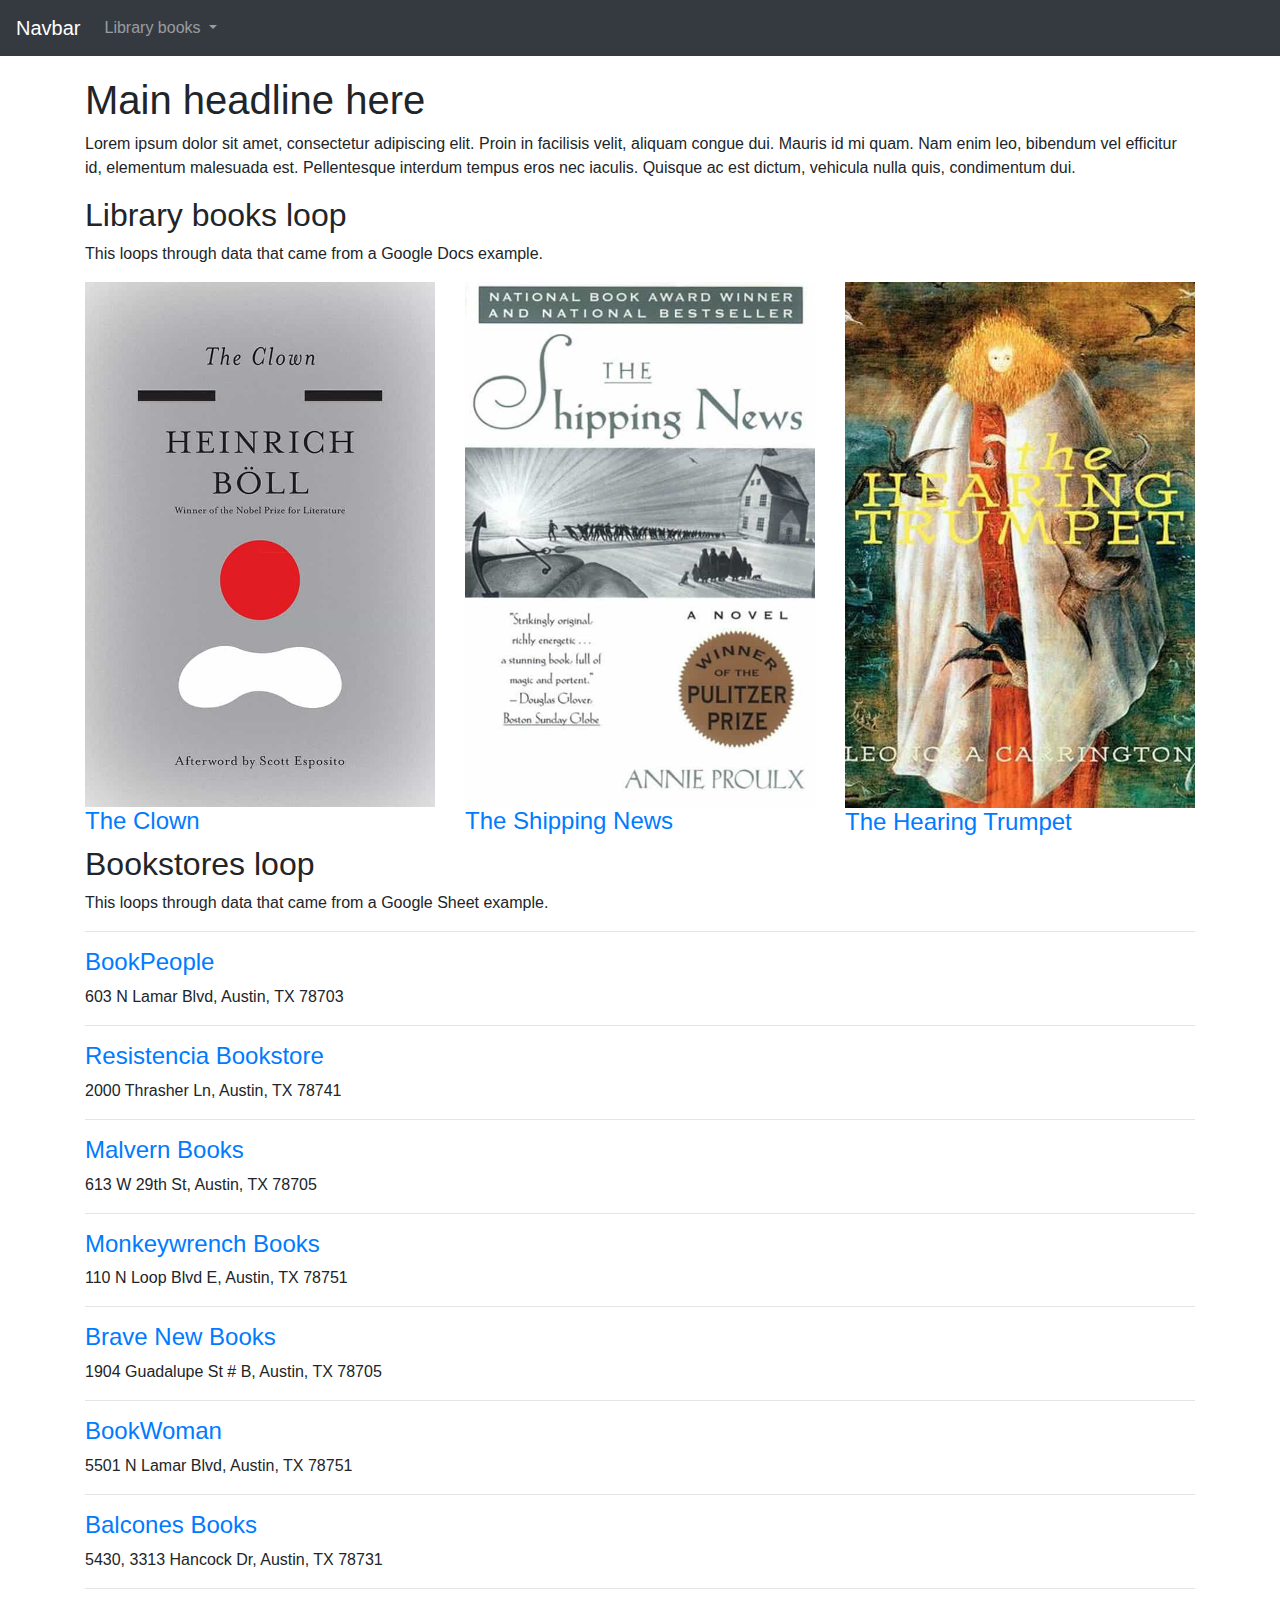
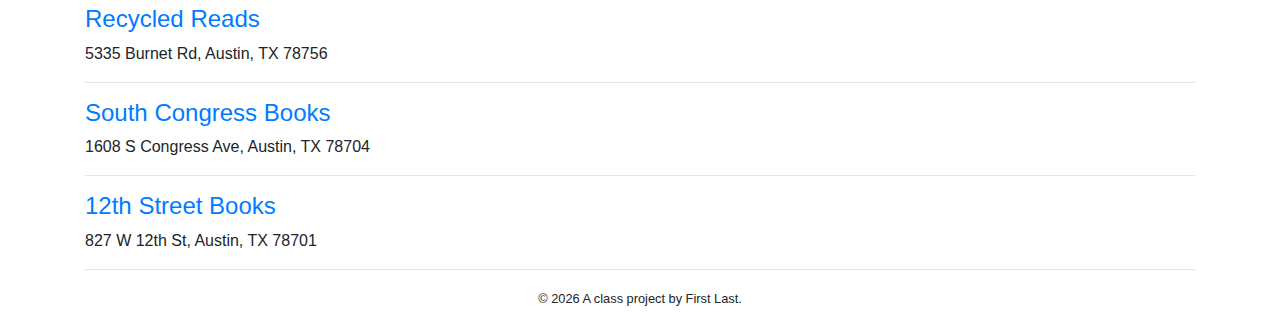
==== docs/index.html @ c76fbea9 "first commit" ====
<!doctype html>
<html lang="en">
  <!-- A Intro to Coding for Journalists class project -->
  <head>
    <title>Index page title</title>
    <meta name="description" content="The index search description for this page goes here.">
    <meta charset="utf-8">
    <meta http-equiv="X-UA-Compatible" content="IE=edge"/>
    <meta name="viewport" content="width=device-width, initial-scale=1, maximum-scale=1">
    <link rel="stylesheet" href="css/main.css">
  </head>
  <body>
    <nav class="navbar navbar-expand-lg navbar-dark bg-dark">
  <a class="navbar-brand" href="index.html">Navbar</a>
  <button class="navbar-toggler" type="button" data-toggle="collapse" data-target="#navbarNavDropdown" aria-controls="navbarNavDropdown" aria-expanded="false" aria-label="Toggle navigation">
    <span class="navbar-toggler-icon"></span>
  </button>
  <div class="collapse navbar-collapse" id="navbarNavDropdown">
    <ul class="navbar-nav">
      <li class="nav-item dropdown">
        <a class="nav-link dropdown-toggle" href="#" id="navbarDropdownMenuLink" role="button" data-toggle="dropdown" aria-haspopup="true" aria-expanded="false">
          Library books
        </a>
        <div class="dropdown-menu" aria-labelledby="navbarDropdownMenuLink">
          
          <a class="dropdown-item" href="books/the-clown.html">The Clown</a>
          
          <a class="dropdown-item" href="books/the-shipping-news.html">The Shipping News</a>
          
          <a class="dropdown-item" href="books/the-hearing-trumpet.html">The Hearing Trumpet</a>
          
        </div>
      </li>
    </ul>
  </div>
</nav>

    
<div class="container">
  <h1>Main headline here</h1>
  <p>Lorem ipsum dolor sit amet, consectetur adipiscing elit. Proin in facilisis velit, aliquam congue dui. Mauris id mi quam. Nam enim leo, bibendum vel efficitur id, elementum malesuada est. Pellentesque interdum tempus eros nec iaculis. Quisque ac est dictum, vehicula nulla quis, condimentum dui.</p>
  <h2>Library books loop</h2>
  <p>This loops through data that came from a Google Docs example.</p>
  <div class="row">
    
      <div class="col">
        <img src="img/the-clown.jpg" alt="" class="img-fluid">
        <h3><a href="books/the-clown.html">The Clown</a></h3>
      </div>
    
      <div class="col">
        <img src="img/the-shipping-news.jpg" alt="" class="img-fluid">
        <h3><a href="books/the-shipping-news.html">The Shipping News</a></h3>
      </div>
    
      <div class="col">
        <img src="img/the-hearing-trumpet.jpg" alt="" class="img-fluid">
        <h3><a href="books/the-hearing-trumpet.html">The Hearing Trumpet</a></h3>
      </div>
    
  </div>
  <h2>Bookstores loop</h2>
  <p>This loops through data that came from a Google Sheet example.</p>
  <hr>
  
    <h3><a href="https://www.bookpeople.com/" target="_blank">BookPeople</a></h3>
    <p>603 N Lamar Blvd, Austin, TX 78703</p>
    <hr>
  
    <h3><a href="https://www.resistenciabooks.com/" target="_blank">Resistencia Bookstore</a></h3>
    <p>2000 Thrasher Ln, Austin, TX 78741</p>
    <hr>
  
    <h3><a href="http://malvernbooks.com/" target="_blank">Malvern Books</a></h3>
    <p>613 W 29th St, Austin, TX 78705</p>
    <hr>
  
    <h3><a href="https://www.monkeywrenchbooks.org/" target="_blank">Monkeywrench Books</a></h3>
    <p>110 N Loop Blvd E, Austin, TX 78751</p>
    <hr>
  
    <h3><a href="https://www.facebook.com/bravenewbookstore/" target="_blank">Brave New Books</a></h3>
    <p>1904 Guadalupe St # B, Austin, TX 78705</p>
    <hr>
  
    <h3><a href="https://www.ebookwoman.com/" target="_blank">BookWoman</a></h3>
    <p>5501 N Lamar Blvd, Austin, TX 78751</p>
    <hr>
  
    <h3><a href="https://balconesbooks.com/" target="_blank">Balcones Books</a></h3>
    <p>5430, 3313 Hancock Dr, Austin, TX 78731</p>
    <hr>
  
    <h3><a href="http://library.austintexas.gov/recycled-reads" target="_blank">Recycled Reads</a></h3>
    <p>5335 Burnet Rd, Austin, TX 78756</p>
    <hr>
  
    <h3><a href="https://southcongressbooks.com/" target="_blank">South Congress Books</a></h3>
    <p>1608 S Congress Ave, Austin, TX 78704</p>
    <hr>
  
    <h3><a href="https://www.12thstreetbooks.com/" target="_blank">12th Street Books</a></h3>
    <p>827 W 12th St, Austin, TX 78701</p>
    <hr>
  
</div>


    <footer>
<p id="legal" class="center-block text-center">
  <small>&copy; <span class="copyright-year"></span>
  A class project by First Last.
</p>
</footer>


    <script src="js/jquery.js"></script>
    <script src="js/popper.js"></script>
    <script src="js/bootstrap.js"></script>
    <script src="js/scripts.js"></script>
  </body>
</html>
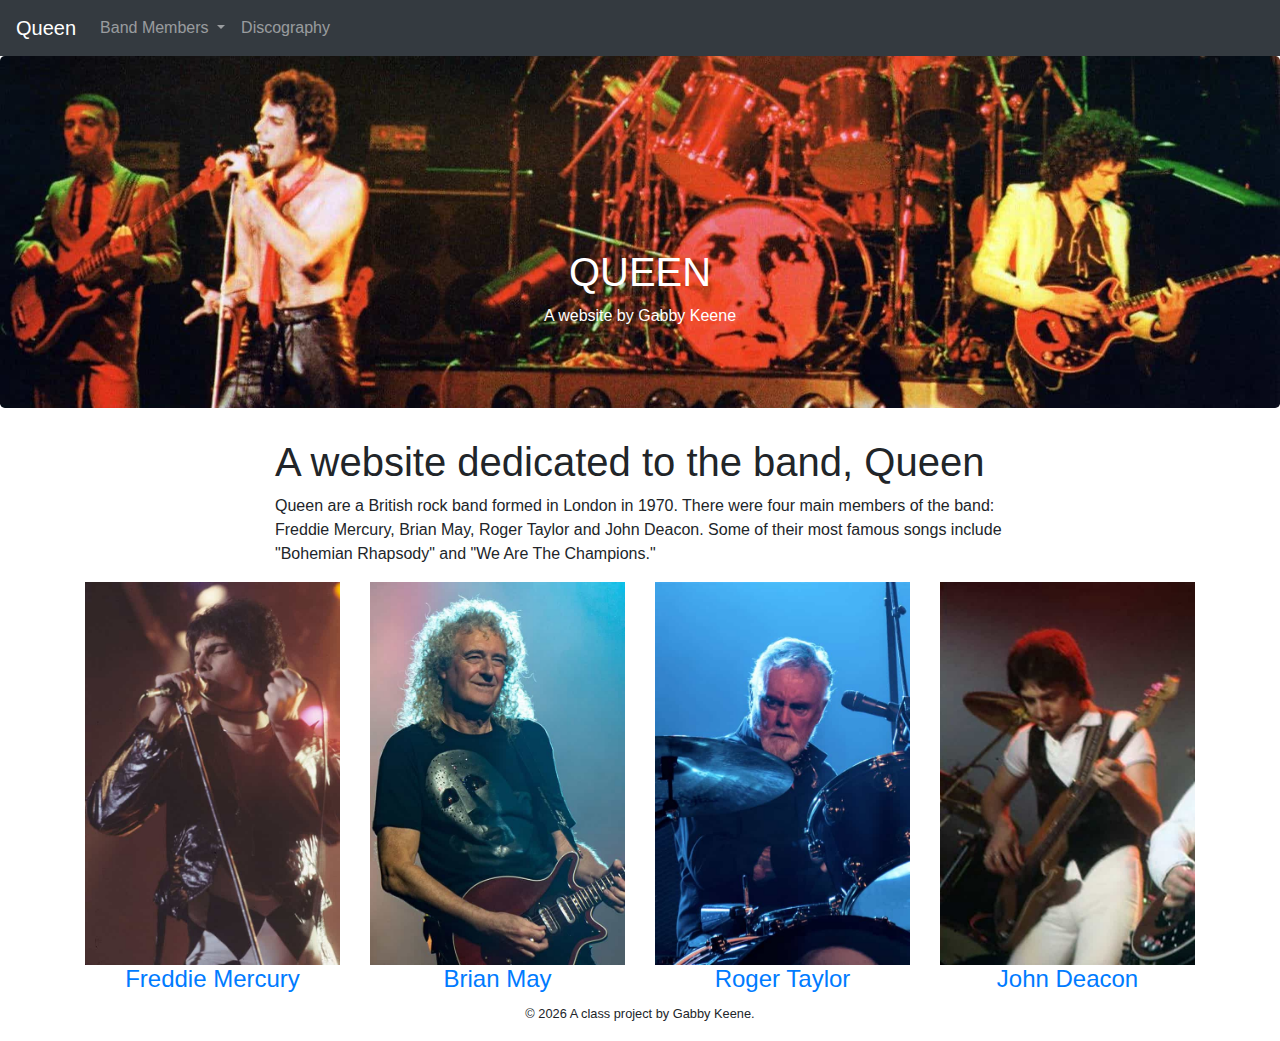
==== commit 2d173858: "second commit" ====
--- a/docs/index.html
+++ b/docs/index.html
@@ -2,8 +2,8 @@
 <html lang="en">
   <!-- A Intro to Coding for Journalists class project -->
   <head>
-    <title>Index page title</title>
-    <meta name="description" content="The index search description for this page goes here.">
+    <title>Queen | Gabby Keene's Website</title>
+    <meta name="description" content="Default description">
     <meta charset="utf-8">
     <meta http-equiv="X-UA-Compatible" content="IE=edge"/>
     <meta name="viewport" content="width=device-width, initial-scale=1, maximum-scale=1">
@@ -11,105 +11,84 @@
   </head>
   <body>
     <nav class="navbar navbar-expand-lg navbar-dark bg-dark">
-  <a class="navbar-brand" href="index.html">Navbar</a>
+  <a class="navbar-brand" href="index.html">Queen</a>
   <button class="navbar-toggler" type="button" data-toggle="collapse" data-target="#navbarNavDropdown" aria-controls="navbarNavDropdown" aria-expanded="false" aria-label="Toggle navigation">
     <span class="navbar-toggler-icon"></span>
   </button>
   <div class="collapse navbar-collapse" id="navbarNavDropdown">
     <ul class="navbar-nav">
+      
+      
+
       <li class="nav-item dropdown">
         <a class="nav-link dropdown-toggle" href="#" id="navbarDropdownMenuLink" role="button" data-toggle="dropdown" aria-haspopup="true" aria-expanded="false">
-          Library books
+          Band Members
         </a>
         <div class="dropdown-menu" aria-labelledby="navbarDropdownMenuLink">
           
-          <a class="dropdown-item" href="books/the-clown.html">The Clown</a>
+          <a class="dropdown-item" href="members/freddie-mercury.html">Freddie Mercury</a>
           
-          <a class="dropdown-item" href="books/the-shipping-news.html">The Shipping News</a>
+          <a class="dropdown-item" href="members/brian-may.html">Brian May</a>
           
-          <a class="dropdown-item" href="books/the-hearing-trumpet.html">The Hearing Trumpet</a>
+          <a class="dropdown-item" href="members/roger-taylor.html">Roger Taylor</a>
+          
+          <a class="dropdown-item" href="members/john-deacon.html">John Deacon</a>
           
         </div>
       </li>
+
+      <li class="nav-item">
+         <a class="nav-link" href=" discography.html">Discography</a>
+      </li>
+
     </ul>
   </div>
 </nav>
+    <div class="jumbotron banner text-center">
+  <h1>QUEEN</h1>
+  <p>A website by Gabby Keene</p>
+</div>
 
     
 <div class="container">
-  <h1>Main headline here</h1>
-  <p>Lorem ipsum dolor sit amet, consectetur adipiscing elit. Proin in facilisis velit, aliquam congue dui. Mauris id mi quam. Nam enim leo, bibendum vel efficitur id, elementum malesuada est. Pellentesque interdum tempus eros nec iaculis. Quisque ac est dictum, vehicula nulla quis, condimentum dui.</p>
-  <h2>Library books loop</h2>
-  <p>This loops through data that came from a Google Docs example.</p>
+  <div class="row">
+    <div class="col-md-8 offset-md-2">
+      <h1>A website dedicated to the band, Queen</h1>
+      <p>Queen are a British rock band formed in London in 1970. There were four main members of the band: Freddie Mercury, Brian May, Roger Taylor and John Deacon. Some of their most famous songs include "Bohemian Rhapsody" and "We Are The Champions."</p>
+    </div>
+  </div>
+
   <div class="row">
     
       <div class="col">
-        <img src="img/the-clown.jpg" alt="" class="img-fluid">
-        <h3><a href="books/the-clown.html">The Clown</a></h3>
+        <img src="img/members/freddie-mercury-color.jpg" alt="members" class="img-fluid">
+        <h3 class="index-members"><a href="members/freddie-mercury.html">Freddie Mercury</a></h3>
       </div>
     
       <div class="col">
-        <img src="img/the-shipping-news.jpg" alt="" class="img-fluid">
-        <h3><a href="books/the-shipping-news.html">The Shipping News</a></h3>
+        <img src="img/members/brian-may-color.jpg" alt="members" class="img-fluid">
+        <h3 class="index-members"><a href="members/brian-may.html">Brian May</a></h3>
       </div>
     
       <div class="col">
-        <img src="img/the-hearing-trumpet.jpg" alt="" class="img-fluid">
-        <h3><a href="books/the-hearing-trumpet.html">The Hearing Trumpet</a></h3>
+        <img src="img/members/roger-taylor-color.jpg" alt="members" class="img-fluid">
+        <h3 class="index-members"><a href="members/roger-taylor.html">Roger Taylor</a></h3>
       </div>
     
-  </div>
-  <h2>Bookstores loop</h2>
-  <p>This loops through data that came from a Google Sheet example.</p>
-  <hr>
-  
-    <h3><a href="https://www.bookpeople.com/" target="_blank">BookPeople</a></h3>
-    <p>603 N Lamar Blvd, Austin, TX 78703</p>
-    <hr>
-  
-    <h3><a href="https://www.resistenciabooks.com/" target="_blank">Resistencia Bookstore</a></h3>
-    <p>2000 Thrasher Ln, Austin, TX 78741</p>
-    <hr>
-  
-    <h3><a href="http://malvernbooks.com/" target="_blank">Malvern Books</a></h3>
-    <p>613 W 29th St, Austin, TX 78705</p>
-    <hr>
-  
-    <h3><a href="https://www.monkeywrenchbooks.org/" target="_blank">Monkeywrench Books</a></h3>
-    <p>110 N Loop Blvd E, Austin, TX 78751</p>
-    <hr>
-  
-    <h3><a href="https://www.facebook.com/bravenewbookstore/" target="_blank">Brave New Books</a></h3>
-    <p>1904 Guadalupe St # B, Austin, TX 78705</p>
-    <hr>
-  
-    <h3><a href="https://www.ebookwoman.com/" target="_blank">BookWoman</a></h3>
-    <p>5501 N Lamar Blvd, Austin, TX 78751</p>
-    <hr>
-  
-    <h3><a href="https://balconesbooks.com/" target="_blank">Balcones Books</a></h3>
-    <p>5430, 3313 Hancock Dr, Austin, TX 78731</p>
-    <hr>
-  
-    <h3><a href="http://library.austintexas.gov/recycled-reads" target="_blank">Recycled Reads</a></h3>
-    <p>5335 Burnet Rd, Austin, TX 78756</p>
-    <hr>
-  
-    <h3><a href="https://southcongressbooks.com/" target="_blank">South Congress Books</a></h3>
-    <p>1608 S Congress Ave, Austin, TX 78704</p>
-    <hr>
-  
-    <h3><a href="https://www.12thstreetbooks.com/" target="_blank">12th Street Books</a></h3>
-    <p>827 W 12th St, Austin, TX 78701</p>
-    <hr>
-  
+      <div class="col">
+        <img src="img/members/john-deacon-color.jpg" alt="members" class="img-fluid">
+        <h3 class="index-members"><a href="members/john-deacon.html">John Deacon</a></h3>
+      </div>
+    
+  </div> 
+
 </div>
 
 
     <footer>
 <p id="legal" class="center-block text-center">
   <small>&copy; <span class="copyright-year"></span>
-  A class project by First Last.
+  A class project by Gabby Keene.
 </p>
 </footer>
 
--- a/docs/css/main.css
+++ b/docs/css/main.css
@@ -3,5 +3,5 @@
  * Copyright 2011-2021 The Bootstrap Authors
  * Copyright 2011-2021 Twitter, Inc.
  * Licensed under MIT (https://github.com/twbs/bootstrap/blob/main/LICENSE)
- */:root{--blue:#007bff;--indigo:#6610f2;--purple:#6f42c1;--pink:#e83e8c;--red:#dc3545;--orange:#fd7e14;--yellow:#ffc107;--green:#28a745;--teal:#20c997;--cyan:#17a2b8;--white:#fff;--gray:#6c757d;--gray-dark:#343a40;--primary:#007bff;--secondary:#6c757d;--success:#28a745;--info:#17a2b8;--warning:#ffc107;--danger:#dc3545;--light:#f8f9fa;--dark:#343a40;--breakpoint-xs:0;--breakpoint-sm:576px;--breakpoint-md:768px;--breakpoint-lg:992px;--breakpoint-xl:1200px;--font-family-sans-serif:-apple-system,BlinkMacSystemFont,"Segoe UI",Roboto,"Helvetica Neue",Arial,"Noto Sans","Liberation Sans",sans-serif,"Apple Color Emoji","Segoe UI Emoji","Segoe UI Symbol","Noto Color Emoji";--font-family-monospace:SFMono-Regular,Menlo,Monaco,Consolas,"Liberation Mono","Courier New",monospace}*,:after,:before{box-sizing:border-box}html{font-family:sans-serif;line-height:1.15;-webkit-text-size-adjust:100%;-webkit-tap-highlight-color:rgba(0,0,0,0)}article,aside,figcaption,figure,footer,header,hgroup,main,nav,section{display:block}body{margin:0;font-family:-apple-system,BlinkMacSystemFont,Segoe UI,Roboto,Helvetica Neue,Arial,Noto Sans,Liberation Sans,sans-serif,Apple Color Emoji,Segoe UI Emoji,Segoe UI Symbol,Noto Color Emoji;font-size:1rem;font-weight:400;line-height:1.5;color:#212529;text-align:left;background-color:#fff}[tabindex="-1"]:focus:not(:focus-visible){outline:0!important}hr{box-sizing:content-box;height:0;overflow:visible}h1,h2,h3,h4,h5,h6{margin-top:0;margin-bottom:.5rem}p{margin-top:0;margin-bottom:1rem}abbr[data-original-title],abbr[title]{text-decoration:underline;-webkit-text-decoration:underline dotted;-moz-text-decoration:underline dotted;text-decoration:underline dotted;cursor:help;border-bottom:0;-webkit-text-decoration-skip-ink:none;text-decoration-skip-ink:none}address{font-style:normal;line-height:inherit}address,dl,ol,ul{margin-bottom:1rem}dl,ol,ul{margin-top:0}ol ol,ol ul,ul ol,ul ul{margin-bottom:0}dt{font-weight:700}dd{margin-bottom:.5rem;margin-left:0}blockquote{margin:0 0 1rem}b,strong{font-weight:bolder}small{font-size:80%}sub,sup{position:relative;font-size:75%;line-height:0;vertical-align:baseline}sub{bottom:-.25em}sup{top:-.5em}a{color:#007bff;text-decoration:none;background-color:transparent}a:hover{color:#0056b3;text-decoration:underline}a:not([href]):not([class]){color:inherit;text-decoration:none}a:not([href]):not([class]):hover{color:inherit;text-decoration:none}code,kbd,pre,samp{font-family:SFMono-Regular,Menlo,Monaco,Consolas,Liberation Mono,Courier New,monospace;font-size:1em}pre{margin-top:0;margin-bottom:1rem;overflow:auto;-ms-overflow-style:scrollbar}figure{margin:0 0 1rem}img{border-style:none}img,svg{vertical-align:middle}svg{overflow:hidden}table{border-collapse:collapse}caption{padding-top:.75rem;padding-bottom:.75rem;color:#6c757d;text-align:left;caption-side:bottom}th{text-align:inherit;text-align:-webkit-match-parent}label{display:inline-block;margin-bottom:.5rem}button{border-radius:0}button:focus:not(:focus-visible){outline:0}button,input,optgroup,select,textarea{margin:0;font-family:inherit;font-size:inherit;line-height:inherit}button,input{overflow:visible}button,select{text-transform:none}[role=button]{cursor:pointer}select{word-wrap:normal}[type=button],[type=reset],[type=submit],button{-webkit-appearance:button}[type=button]:not(:disabled),[type=reset]:not(:disabled),[type=submit]:not(:disabled),button:not(:disabled){cursor:pointer}[type=button]::-moz-focus-inner,[type=reset]::-moz-focus-inner,[type=submit]::-moz-focus-inner,button::-moz-focus-inner{padding:0;border-style:none}input[type=checkbox],input[type=radio]{box-sizing:border-box;padding:0}textarea{overflow:auto;resize:vertical}fieldset{min-width:0;padding:0;margin:0;border:0}legend{display:block;width:100%;max-width:100%;padding:0;margin-bottom:.5rem;font-size:1.5rem;line-height:inherit;color:inherit;white-space:normal}progress{vertical-align:baseline}[type=number]::-webkit-inner-spin-button,[type=number]::-webkit-outer-spin-button{height:auto}[type=search]{outline-offset:-2px;-webkit-appearance:none}[type=search]::-webkit-search-decoration{-webkit-appearance:none}::-webkit-file-upload-button{font:inherit;-webkit-appearance:button}output{display:inline-block}summary{display:list-item;cursor:pointer}template{display:none}[hidden]{display:none!important}.h1,.h2,.h3,.h4,.h5,.h6,h1,h2,h3,h4,h5,h6{margin-bottom:.5rem;font-weight:500;line-height:1.2}.h1,h1{font-size:2.5rem}.h2,h2{font-size:2rem}.h3,h3{font-size:1.75rem}.h4,h4{font-size:1.5rem}.h5,h5{font-size:1.25rem}.h6,h6{font-size:1rem}.lead{font-size:1.25rem;font-weight:300}.display-1{font-size:6rem}.display-1,.display-2{font-weight:300;line-height:1.2}.display-2{font-size:5.5rem}.display-3{font-size:4.5rem}.display-3,.display-4{font-weight:300;line-height:1.2}.display-4{font-size:3.5rem}hr{margin-top:1rem;margin-bottom:1rem;border:0;border-top:1px solid rgba(0,0,0,.1)}.small,small{font-size:80%;font-weight:400}.mark,mark{padding:.2em;background-color:#fcf8e3}.list-inline,.list-unstyled{padding-left:0;list-style:none}.list-inline-item{display:inline-block}.list-inline-item:not(:last-child){margin-right:.5rem}.initialism{font-size:90%;text-transform:uppercase}.blockquote{margin-bottom:1rem;font-size:1.25rem}.blockquote-footer{display:block;font-size:80%;color:#6c757d}.blockquote-footer:before{content:"\2014\00A0"}.img-fluid,.img-thumbnail{max-width:100%;height:auto}.img-thumbnail{padding:.25rem;background-color:#fff;border:1px solid #dee2e6;border-radius:.25rem}.figure{display:inline-block}.figure-img{margin-bottom:.5rem;line-height:1}.figure-caption{font-size:90%;color:#6c757d}code{font-size:87.5%;color:#e83e8c;word-wrap:break-word}a>code{color:inherit}kbd{padding:.2rem .4rem;font-size:87.5%;color:#fff;background-color:#212529;border-radius:.2rem}kbd kbd{padding:0;font-size:100%;font-weight:700}pre{display:block;font-size:87.5%;color:#212529}pre code{font-size:inherit;color:inherit;word-break:normal}.pre-scrollable{max-height:340px;overflow-y:scroll}.container,.container-fluid,.container-lg,.container-md,.container-sm,.container-xl{width:100%;padding-right:15px;padding-left:15px;margin-right:auto;margin-left:auto}@media (min-width:576px){.container,.container-sm{max-width:540px}}@media (min-width:768px){.container,.container-md,.container-sm{max-width:720px}}@media (min-width:992px){.container,.container-lg,.container-md,.container-sm{max-width:960px}}@media (min-width:1200px){.container,.container-lg,.container-md,.container-sm,.container-xl{max-width:1140px}}.row{display:-webkit-flex;display:-ms-flexbox;display:flex;-webkit-flex-wrap:wrap;-ms-flex-wrap:wrap;flex-wrap:wrap;margin-right:-15px;margin-left:-15px}.no-gutters{margin-right:0;margin-left:0}.no-gutters>.col,.no-gutters>[class*=col-]{padding-right:0;padding-left:0}.col,.col-1,.col-2,.col-3,.col-4,.col-5,.col-6,.col-7,.col-8,.col-9,.col-10,.col-11,.col-12,.col-auto,.col-lg,.col-lg-1,.col-lg-2,.col-lg-3,.col-lg-4,.col-lg-5,.col-lg-6,.col-lg-7,.col-lg-8,.col-lg-9,.col-lg-10,.col-lg-11,.col-lg-12,.col-lg-auto,.col-md,.col-md-1,.col-md-2,.col-md-3,.col-md-4,.col-md-5,.col-md-6,.col-md-7,.col-md-8,.col-md-9,.col-md-10,.col-md-11,.col-md-12,.col-md-auto,.col-sm,.col-sm-1,.col-sm-2,.col-sm-3,.col-sm-4,.col-sm-5,.col-sm-6,.col-sm-7,.col-sm-8,.col-sm-9,.col-sm-10,.col-sm-11,.col-sm-12,.col-sm-auto,.col-xl,.col-xl-1,.col-xl-2,.col-xl-3,.col-xl-4,.col-xl-5,.col-xl-6,.col-xl-7,.col-xl-8,.col-xl-9,.col-xl-10,.col-xl-11,.col-xl-12,.col-xl-auto{position:relative;width:100%;padding-right:15px;padding-left:15px}.col{-webkit-flex-basis:0;-ms-flex-preferred-size:0;flex-basis:0;-webkit-flex-grow:1;-ms-flex-positive:1;flex-grow:1;max-width:100%}.row-cols-1>*{-webkit-flex:0 0 100%;-ms-flex:0 0 100%;flex:0 0 100%;max-width:100%}.row-cols-2>*{-webkit-flex:0 0 50%;-ms-flex:0 0 50%;flex:0 0 50%;max-width:50%}.row-cols-3>*{-webkit-flex:0 0 33.33333%;-ms-flex:0 0 33.33333%;flex:0 0 33.33333%;max-width:33.33333%}.row-cols-4>*{-webkit-flex:0 0 25%;-ms-flex:0 0 25%;flex:0 0 25%;max-width:25%}.row-cols-5>*{-webkit-flex:0 0 20%;-ms-flex:0 0 20%;flex:0 0 20%;max-width:20%}.row-cols-6>*{-webkit-flex:0 0 16.66667%;-ms-flex:0 0 16.66667%;flex:0 0 16.66667%;max-width:16.66667%}.col-auto{-webkit-flex:0 0 auto;-ms-flex:0 0 auto;flex:0 0 auto;width:auto;max-width:100%}.col-1{-webkit-flex:0 0 8.33333%;-ms-flex:0 0 8.33333%;flex:0 0 8.33333%;max-width:8.33333%}.col-2{-webkit-flex:0 0 16.66667%;-ms-flex:0 0 16.66667%;flex:0 0 16.66667%;max-width:16.66667%}.col-3{-webkit-flex:0 0 25%;-ms-flex:0 0 25%;flex:0 0 25%;max-width:25%}.col-4{-webkit-flex:0 0 33.33333%;-ms-flex:0 0 33.33333%;flex:0 0 33.33333%;max-width:33.33333%}.col-5{-webkit-flex:0 0 41.66667%;-ms-flex:0 0 41.66667%;flex:0 0 41.66667%;max-width:41.66667%}.col-6{-webkit-flex:0 0 50%;-ms-flex:0 0 50%;flex:0 0 50%;max-width:50%}.col-7{-webkit-flex:0 0 58.33333%;-ms-flex:0 0 58.33333%;flex:0 0 58.33333%;max-width:58.33333%}.col-8{-webkit-flex:0 0 66.66667%;-ms-flex:0 0 66.66667%;flex:0 0 66.66667%;max-width:66.66667%}.col-9{-webkit-flex:0 0 75%;-ms-flex:0 0 75%;flex:0 0 75%;max-width:75%}.col-10{-webkit-flex:0 0 83.33333%;-ms-flex:0 0 83.33333%;flex:0 0 83.33333%;max-width:83.33333%}.col-11{-webkit-flex:0 0 91.66667%;-ms-flex:0 0 91.66667%;flex:0 0 91.66667%;max-width:91.66667%}.col-12{-webkit-flex:0 0 100%;-ms-flex:0 0 100%;flex:0 0 100%;max-width:100%}.order-first{-webkit-order:-1;-ms-flex-order:-1;order:-1}.order-last{-webkit-order:13;-ms-flex-order:13;order:13}.order-0{-webkit-order:0;-ms-flex-order:0;order:0}.order-1{-webkit-order:1;-ms-flex-order:1;order:1}.order-2{-webkit-order:2;-ms-flex-order:2;order:2}.order-3{-webkit-order:3;-ms-flex-order:3;order:3}.order-4{-webkit-order:4;-ms-flex-order:4;order:4}.order-5{-webkit-order:5;-ms-flex-order:5;order:5}.order-6{-webkit-order:6;-ms-flex-order:6;order:6}.order-7{-webkit-order:7;-ms-flex-order:7;order:7}.order-8{-webkit-order:8;-ms-flex-order:8;order:8}.order-9{-webkit-order:9;-ms-flex-order:9;order:9}.order-10{-webkit-order:10;-ms-flex-order:10;order:10}.order-11{-webkit-order:11;-ms-flex-order:11;order:11}.order-12{-webkit-order:12;-ms-flex-order:12;order:12}.offset-1{margin-left:8.33333%}.offset-2{margin-left:16.66667%}.offset-3{margin-left:25%}.offset-4{margin-left:33.33333%}.offset-5{margin-left:41.66667%}.offset-6{margin-left:50%}.offset-7{margin-left:58.33333%}.offset-8{margin-left:66.66667%}.offset-9{margin-left:75%}.offset-10{margin-left:83.33333%}.offset-11{margin-left:91.66667%}@media (min-width:576px){.col-sm{-webkit-flex-basis:0;-ms-flex-preferred-size:0;flex-basis:0;-webkit-flex-grow:1;-ms-flex-positive:1;flex-grow:1;max-width:100%}.row-cols-sm-1>*{-webkit-flex:0 0 100%;-ms-flex:0 0 100%;flex:0 0 100%;max-width:100%}.row-cols-sm-2>*{-webkit-flex:0 0 50%;-ms-flex:0 0 50%;flex:0 0 50%;max-width:50%}.row-cols-sm-3>*{-webkit-flex:0 0 33.33333%;-ms-flex:0 0 33.33333%;flex:0 0 33.33333%;max-width:33.33333%}.row-cols-sm-4>*{-webkit-flex:0 0 25%;-ms-flex:0 0 25%;flex:0 0 25%;max-width:25%}.row-cols-sm-5>*{-webkit-flex:0 0 20%;-ms-flex:0 0 20%;flex:0 0 20%;max-width:20%}.row-cols-sm-6>*{-webkit-flex:0 0 16.66667%;-ms-flex:0 0 16.66667%;flex:0 0 16.66667%;max-width:16.66667%}.col-sm-auto{-webkit-flex:0 0 auto;-ms-flex:0 0 auto;flex:0 0 auto;width:auto;max-width:100%}.col-sm-1{-webkit-flex:0 0 8.33333%;-ms-flex:0 0 8.33333%;flex:0 0 8.33333%;max-width:8.33333%}.col-sm-2{-webkit-flex:0 0 16.66667%;-ms-flex:0 0 16.66667%;flex:0 0 16.66667%;max-width:16.66667%}.col-sm-3{-webkit-flex:0 0 25%;-ms-flex:0 0 25%;flex:0 0 25%;max-width:25%}.col-sm-4{-webkit-flex:0 0 33.33333%;-ms-flex:0 0 33.33333%;flex:0 0 33.33333%;max-width:33.33333%}.col-sm-5{-webkit-flex:0 0 41.66667%;-ms-flex:0 0 41.66667%;flex:0 0 41.66667%;max-width:41.66667%}.col-sm-6{-webkit-flex:0 0 50%;-ms-flex:0 0 50%;flex:0 0 50%;max-width:50%}.col-sm-7{-webkit-flex:0 0 58.33333%;-ms-flex:0 0 58.33333%;flex:0 0 58.33333%;max-width:58.33333%}.col-sm-8{-webkit-flex:0 0 66.66667%;-ms-flex:0 0 66.66667%;flex:0 0 66.66667%;max-width:66.66667%}.col-sm-9{-webkit-flex:0 0 75%;-ms-flex:0 0 75%;flex:0 0 75%;max-width:75%}.col-sm-10{-webkit-flex:0 0 83.33333%;-ms-flex:0 0 83.33333%;flex:0 0 83.33333%;max-width:83.33333%}.col-sm-11{-webkit-flex:0 0 91.66667%;-ms-flex:0 0 91.66667%;flex:0 0 91.66667%;max-width:91.66667%}.col-sm-12{-webkit-flex:0 0 100%;-ms-flex:0 0 100%;flex:0 0 100%;max-width:100%}.order-sm-first{-webkit-order:-1;-ms-flex-order:-1;order:-1}.order-sm-last{-webkit-order:13;-ms-flex-order:13;order:13}.order-sm-0{-webkit-order:0;-ms-flex-order:0;order:0}.order-sm-1{-webkit-order:1;-ms-flex-order:1;order:1}.order-sm-2{-webkit-order:2;-ms-flex-order:2;order:2}.order-sm-3{-webkit-order:3;-ms-flex-order:3;order:3}.order-sm-4{-webkit-order:4;-ms-flex-order:4;order:4}.order-sm-5{-webkit-order:5;-ms-flex-order:5;order:5}.order-sm-6{-webkit-order:6;-ms-flex-order:6;order:6}.order-sm-7{-webkit-order:7;-ms-flex-order:7;order:7}.order-sm-8{-webkit-order:8;-ms-flex-order:8;order:8}.order-sm-9{-webkit-order:9;-ms-flex-order:9;order:9}.order-sm-10{-webkit-order:10;-ms-flex-order:10;order:10}.order-sm-11{-webkit-order:11;-ms-flex-order:11;order:11}.order-sm-12{-webkit-order:12;-ms-flex-order:12;order:12}.offset-sm-0{margin-left:0}.offset-sm-1{margin-left:8.33333%}.offset-sm-2{margin-left:16.66667%}.offset-sm-3{margin-left:25%}.offset-sm-4{margin-left:33.33333%}.offset-sm-5{margin-left:41.66667%}.offset-sm-6{margin-left:50%}.offset-sm-7{margin-left:58.33333%}.offset-sm-8{margin-left:66.66667%}.offset-sm-9{margin-left:75%}.offset-sm-10{margin-left:83.33333%}.offset-sm-11{margin-left:91.66667%}}@media (min-width:768px){.col-md{-webkit-flex-basis:0;-ms-flex-preferred-size:0;flex-basis:0;-webkit-flex-grow:1;-ms-flex-positive:1;flex-grow:1;max-width:100%}.row-cols-md-1>*{-webkit-flex:0 0 100%;-ms-flex:0 0 100%;flex:0 0 100%;max-width:100%}.row-cols-md-2>*{-webkit-flex:0 0 50%;-ms-flex:0 0 50%;flex:0 0 50%;max-width:50%}.row-cols-md-3>*{-webkit-flex:0 0 33.33333%;-ms-flex:0 0 33.33333%;flex:0 0 33.33333%;max-width:33.33333%}.row-cols-md-4>*{-webkit-flex:0 0 25%;-ms-flex:0 0 25%;flex:0 0 25%;max-width:25%}.row-cols-md-5>*{-webkit-flex:0 0 20%;-ms-flex:0 0 20%;flex:0 0 20%;max-width:20%}.row-cols-md-6>*{-webkit-flex:0 0 16.66667%;-ms-flex:0 0 16.66667%;flex:0 0 16.66667%;max-width:16.66667%}.col-md-auto{-webkit-flex:0 0 auto;-ms-flex:0 0 auto;flex:0 0 auto;width:auto;max-width:100%}.col-md-1{-webkit-flex:0 0 8.33333%;-ms-flex:0 0 8.33333%;flex:0 0 8.33333%;max-width:8.33333%}.col-md-2{-webkit-flex:0 0 16.66667%;-ms-flex:0 0 16.66667%;flex:0 0 16.66667%;max-width:16.66667%}.col-md-3{-webkit-flex:0 0 25%;-ms-flex:0 0 25%;flex:0 0 25%;max-width:25%}.col-md-4{-webkit-flex:0 0 33.33333%;-ms-flex:0 0 33.33333%;flex:0 0 33.33333%;max-width:33.33333%}.col-md-5{-webkit-flex:0 0 41.66667%;-ms-flex:0 0 41.66667%;flex:0 0 41.66667%;max-width:41.66667%}.col-md-6{-webkit-flex:0 0 50%;-ms-flex:0 0 50%;flex:0 0 50%;max-width:50%}.col-md-7{-webkit-flex:0 0 58.33333%;-ms-flex:0 0 58.33333%;flex:0 0 58.33333%;max-width:58.33333%}.col-md-8{-webkit-flex:0 0 66.66667%;-ms-flex:0 0 66.66667%;flex:0 0 66.66667%;max-width:66.66667%}.col-md-9{-webkit-flex:0 0 75%;-ms-flex:0 0 75%;flex:0 0 75%;max-width:75%}.col-md-10{-webkit-flex:0 0 83.33333%;-ms-flex:0 0 83.33333%;flex:0 0 83.33333%;max-width:83.33333%}.col-md-11{-webkit-flex:0 0 91.66667%;-ms-flex:0 0 91.66667%;flex:0 0 91.66667%;max-width:91.66667%}.col-md-12{-webkit-flex:0 0 100%;-ms-flex:0 0 100%;flex:0 0 100%;max-width:100%}.order-md-first{-webkit-order:-1;-ms-flex-order:-1;order:-1}.order-md-last{-webkit-order:13;-ms-flex-order:13;order:13}.order-md-0{-webkit-order:0;-ms-flex-order:0;order:0}.order-md-1{-webkit-order:1;-ms-flex-order:1;order:1}.order-md-2{-webkit-order:2;-ms-flex-order:2;order:2}.order-md-3{-webkit-order:3;-ms-flex-order:3;order:3}.order-md-4{-webkit-order:4;-ms-flex-order:4;order:4}.order-md-5{-webkit-order:5;-ms-flex-order:5;order:5}.order-md-6{-webkit-order:6;-ms-flex-order:6;order:6}.order-md-7{-webkit-order:7;-ms-flex-order:7;order:7}.order-md-8{-webkit-order:8;-ms-flex-order:8;order:8}.order-md-9{-webkit-order:9;-ms-flex-order:9;order:9}.order-md-10{-webkit-order:10;-ms-flex-order:10;order:10}.order-md-11{-webkit-order:11;-ms-flex-order:11;order:11}.order-md-12{-webkit-order:12;-ms-flex-order:12;order:12}.offset-md-0{margin-left:0}.offset-md-1{margin-left:8.33333%}.offset-md-2{margin-left:16.66667%}.offset-md-3{margin-left:25%}.offset-md-4{margin-left:33.33333%}.offset-md-5{margin-left:41.66667%}.offset-md-6{margin-left:50%}.offset-md-7{margin-left:58.33333%}.offset-md-8{margin-left:66.66667%}.offset-md-9{margin-left:75%}.offset-md-10{margin-left:83.33333%}.offset-md-11{margin-left:91.66667%}}@media (min-width:992px){.col-lg{-webkit-flex-basis:0;-ms-flex-preferred-size:0;flex-basis:0;-webkit-flex-grow:1;-ms-flex-positive:1;flex-grow:1;max-width:100%}.row-cols-lg-1>*{-webkit-flex:0 0 100%;-ms-flex:0 0 100%;flex:0 0 100%;max-width:100%}.row-cols-lg-2>*{-webkit-flex:0 0 50%;-ms-flex:0 0 50%;flex:0 0 50%;max-width:50%}.row-cols-lg-3>*{-webkit-flex:0 0 33.33333%;-ms-flex:0 0 33.33333%;flex:0 0 33.33333%;max-width:33.33333%}.row-cols-lg-4>*{-webkit-flex:0 0 25%;-ms-flex:0 0 25%;flex:0 0 25%;max-width:25%}.row-cols-lg-5>*{-webkit-flex:0 0 20%;-ms-flex:0 0 20%;flex:0 0 20%;max-width:20%}.row-cols-lg-6>*{-webkit-flex:0 0 16.66667%;-ms-flex:0 0 16.66667%;flex:0 0 16.66667%;max-width:16.66667%}.col-lg-auto{-webkit-flex:0 0 auto;-ms-flex:0 0 auto;flex:0 0 auto;width:auto;max-width:100%}.col-lg-1{-webkit-flex:0 0 8.33333%;-ms-flex:0 0 8.33333%;flex:0 0 8.33333%;max-width:8.33333%}.col-lg-2{-webkit-flex:0 0 16.66667%;-ms-flex:0 0 16.66667%;flex:0 0 16.66667%;max-width:16.66667%}.col-lg-3{-webkit-flex:0 0 25%;-ms-flex:0 0 25%;flex:0 0 25%;max-width:25%}.col-lg-4{-webkit-flex:0 0 33.33333%;-ms-flex:0 0 33.33333%;flex:0 0 33.33333%;max-width:33.33333%}.col-lg-5{-webkit-flex:0 0 41.66667%;-ms-flex:0 0 41.66667%;flex:0 0 41.66667%;max-width:41.66667%}.col-lg-6{-webkit-flex:0 0 50%;-ms-flex:0 0 50%;flex:0 0 50%;max-width:50%}.col-lg-7{-webkit-flex:0 0 58.33333%;-ms-flex:0 0 58.33333%;flex:0 0 58.33333%;max-width:58.33333%}.col-lg-8{-webkit-flex:0 0 66.66667%;-ms-flex:0 0 66.66667%;flex:0 0 66.66667%;max-width:66.66667%}.col-lg-9{-webkit-flex:0 0 75%;-ms-flex:0 0 75%;flex:0 0 75%;max-width:75%}.col-lg-10{-webkit-flex:0 0 83.33333%;-ms-flex:0 0 83.33333%;flex:0 0 83.33333%;max-width:83.33333%}.col-lg-11{-webkit-flex:0 0 91.66667%;-ms-flex:0 0 91.66667%;flex:0 0 91.66667%;max-width:91.66667%}.col-lg-12{-webkit-flex:0 0 100%;-ms-flex:0 0 100%;flex:0 0 100%;max-width:100%}.order-lg-first{-webkit-order:-1;-ms-flex-order:-1;order:-1}.order-lg-last{-webkit-order:13;-ms-flex-order:13;order:13}.order-lg-0{-webkit-order:0;-ms-flex-order:0;order:0}.order-lg-1{-webkit-order:1;-ms-flex-order:1;order:1}.order-lg-2{-webkit-order:2;-ms-flex-order:2;order:2}.order-lg-3{-webkit-order:3;-ms-flex-order:3;order:3}.order-lg-4{-webkit-order:4;-ms-flex-order:4;order:4}.order-lg-5{-webkit-order:5;-ms-flex-order:5;order:5}.order-lg-6{-webkit-order:6;-ms-flex-order:6;order:6}.order-lg-7{-webkit-order:7;-ms-flex-order:7;order:7}.order-lg-8{-webkit-order:8;-ms-flex-order:8;order:8}.order-lg-9{-webkit-order:9;-ms-flex-order:9;order:9}.order-lg-10{-webkit-order:10;-ms-flex-order:10;order:10}.order-lg-11{-webkit-order:11;-ms-flex-order:11;order:11}.order-lg-12{-webkit-order:12;-ms-flex-order:12;order:12}.offset-lg-0{margin-left:0}.offset-lg-1{margin-left:8.33333%}.offset-lg-2{margin-left:16.66667%}.offset-lg-3{margin-left:25%}.offset-lg-4{margin-left:33.33333%}.offset-lg-5{margin-left:41.66667%}.offset-lg-6{margin-left:50%}.offset-lg-7{margin-left:58.33333%}.offset-lg-8{margin-left:66.66667%}.offset-lg-9{margin-left:75%}.offset-lg-10{margin-left:83.33333%}.offset-lg-11{margin-left:91.66667%}}@media (min-width:1200px){.col-xl{-webkit-flex-basis:0;-ms-flex-preferred-size:0;flex-basis:0;-webkit-flex-grow:1;-ms-flex-positive:1;flex-grow:1;max-width:100%}.row-cols-xl-1>*{-webkit-flex:0 0 100%;-ms-flex:0 0 100%;flex:0 0 100%;max-width:100%}.row-cols-xl-2>*{-webkit-flex:0 0 50%;-ms-flex:0 0 50%;flex:0 0 50%;max-width:50%}.row-cols-xl-3>*{-webkit-flex:0 0 33.33333%;-ms-flex:0 0 33.33333%;flex:0 0 33.33333%;max-width:33.33333%}.row-cols-xl-4>*{-webkit-flex:0 0 25%;-ms-flex:0 0 25%;flex:0 0 25%;max-width:25%}.row-cols-xl-5>*{-webkit-flex:0 0 20%;-ms-flex:0 0 20%;flex:0 0 20%;max-width:20%}.row-cols-xl-6>*{-webkit-flex:0 0 16.66667%;-ms-flex:0 0 16.66667%;flex:0 0 16.66667%;max-width:16.66667%}.col-xl-auto{-webkit-flex:0 0 auto;-ms-flex:0 0 auto;flex:0 0 auto;width:auto;max-width:100%}.col-xl-1{-webkit-flex:0 0 8.33333%;-ms-flex:0 0 8.33333%;flex:0 0 8.33333%;max-width:8.33333%}.col-xl-2{-webkit-flex:0 0 16.66667%;-ms-flex:0 0 16.66667%;flex:0 0 16.66667%;max-width:16.66667%}.col-xl-3{-webkit-flex:0 0 25%;-ms-flex:0 0 25%;flex:0 0 25%;max-width:25%}.col-xl-4{-webkit-flex:0 0 33.33333%;-ms-flex:0 0 33.33333%;flex:0 0 33.33333%;max-width:33.33333%}.col-xl-5{-webkit-flex:0 0 41.66667%;-ms-flex:0 0 41.66667%;flex:0 0 41.66667%;max-width:41.66667%}.col-xl-6{-webkit-flex:0 0 50%;-ms-flex:0 0 50%;flex:0 0 50%;max-width:50%}.col-xl-7{-webkit-flex:0 0 58.33333%;-ms-flex:0 0 58.33333%;flex:0 0 58.33333%;max-width:58.33333%}.col-xl-8{-webkit-flex:0 0 66.66667%;-ms-flex:0 0 66.66667%;flex:0 0 66.66667%;max-width:66.66667%}.col-xl-9{-webkit-flex:0 0 75%;-ms-flex:0 0 75%;flex:0 0 75%;max-width:75%}.col-xl-10{-webkit-flex:0 0 83.33333%;-ms-flex:0 0 83.33333%;flex:0 0 83.33333%;max-width:83.33333%}.col-xl-11{-webkit-flex:0 0 91.66667%;-ms-flex:0 0 91.66667%;flex:0 0 91.66667%;max-width:91.66667%}.col-xl-12{-webkit-flex:0 0 100%;-ms-flex:0 0 100%;flex:0 0 100%;max-width:100%}.order-xl-first{-webkit-order:-1;-ms-flex-order:-1;order:-1}.order-xl-last{-webkit-order:13;-ms-flex-order:13;order:13}.order-xl-0{-webkit-order:0;-ms-flex-order:0;order:0}.order-xl-1{-webkit-order:1;-ms-flex-order:1;order:1}.order-xl-2{-webkit-order:2;-ms-flex-order:2;order:2}.order-xl-3{-webkit-order:3;-ms-flex-order:3;order:3}.order-xl-4{-webkit-order:4;-ms-flex-order:4;order:4}.order-xl-5{-webkit-order:5;-ms-flex-order:5;order:5}.order-xl-6{-webkit-order:6;-ms-flex-order:6;order:6}.order-xl-7{-webkit-order:7;-ms-flex-order:7;order:7}.order-xl-8{-webkit-order:8;-ms-flex-order:8;order:8}.order-xl-9{-webkit-order:9;-ms-flex-order:9;order:9}.order-xl-10{-webkit-order:10;-ms-flex-order:10;order:10}.order-xl-11{-webkit-order:11;-ms-flex-order:11;order:11}.order-xl-12{-webkit-order:12;-ms-flex-order:12;order:12}.offset-xl-0{margin-left:0}.offset-xl-1{margin-left:8.33333%}.offset-xl-2{margin-left:16.66667%}.offset-xl-3{margin-left:25%}.offset-xl-4{margin-left:33.33333%}.offset-xl-5{margin-left:41.66667%}.offset-xl-6{margin-left:50%}.offset-xl-7{margin-left:58.33333%}.offset-xl-8{margin-left:66.66667%}.offset-xl-9{margin-left:75%}.offset-xl-10{margin-left:83.33333%}.offset-xl-11{margin-left:91.66667%}}.table{width:100%;margin-bottom:1rem;color:#212529}.table td,.table th{padding:.75rem;vertical-align:top;border-top:1px solid #dee2e6}.table thead th{vertical-align:bottom;border-bottom:2px solid #dee2e6}.table tbody+tbody{border-top:2px solid #dee2e6}.table-sm td,.table-sm th{padding:.3rem}.table-bordered,.table-bordered td,.table-bordered th{border:1px solid #dee2e6}.table-bordered thead td,.table-bordered thead th{border-bottom-width:2px}.table-borderless tbody+tbody,.table-borderless td,.table-borderless th,.table-borderless thead th{border:0}.table-striped tbody tr:nth-of-type(odd){background-color:rgba(0,0,0,.05)}.table-hover tbody tr:hover{color:#212529;background-color:rgba(0,0,0,.075)}.table-primary,.table-primary>td,.table-primary>th{background-color:#b8daff}.table-primary tbody+tbody,.table-primary td,.table-primary th,.table-primary thead th{border-color:#7abaff}.table-hover .table-primary:hover{background-color:#9fcdff}.table-hover .table-primary:hover>td,.table-hover .table-primary:hover>th{background-color:#9fcdff}.table-secondary,.table-secondary>td,.table-secondary>th{background-color:#d6d8db}.table-secondary tbody+tbody,.table-secondary td,.table-secondary th,.table-secondary thead th{border-color:#b3b7bb}.table-hover .table-secondary:hover{background-color:#c8cbcf}.table-hover .table-secondary:hover>td,.table-hover .table-secondary:hover>th{background-color:#c8cbcf}.table-success,.table-success>td,.table-success>th{background-color:#c3e6cb}.table-success tbody+tbody,.table-success td,.table-success th,.table-success thead th{border-color:#8fd19e}.table-hover .table-success:hover{background-color:#b1dfbb}.table-hover .table-success:hover>td,.table-hover .table-success:hover>th{background-color:#b1dfbb}.table-info,.table-info>td,.table-info>th{background-color:#bee5eb}.table-info tbody+tbody,.table-info td,.table-info th,.table-info thead th{border-color:#86cfda}.table-hover .table-info:hover{background-color:#abdde5}.table-hover .table-info:hover>td,.table-hover .table-info:hover>th{background-color:#abdde5}.table-warning,.table-warning>td,.table-warning>th{background-color:#ffeeba}.table-warning tbody+tbody,.table-warning td,.table-warning th,.table-warning thead th{border-color:#ffdf7e}.table-hover .table-warning:hover{background-color:#ffe8a1}.table-hover .table-warning:hover>td,.table-hover .table-warning:hover>th{background-color:#ffe8a1}.table-danger,.table-danger>td,.table-danger>th{background-color:#f5c6cb}.table-danger tbody+tbody,.table-danger td,.table-danger th,.table-danger thead th{border-color:#ed969e}.table-hover .table-danger:hover{background-color:#f1b0b7}.table-hover .table-danger:hover>td,.table-hover .table-danger:hover>th{background-color:#f1b0b7}.table-light,.table-light>td,.table-light>th{background-color:#fdfdfe}.table-light tbody+tbody,.table-light td,.table-light th,.table-light thead th{border-color:#fbfcfc}.table-hover .table-light:hover{background-color:#ececf6}.table-hover .table-light:hover>td,.table-hover .table-light:hover>th{background-color:#ececf6}.table-dark,.table-dark>td,.table-dark>th{background-color:#c6c8ca}.table-dark tbody+tbody,.table-dark td,.table-dark th,.table-dark thead th{border-color:#95999c}.table-hover .table-dark:hover{background-color:#b9bbbe}.table-hover .table-dark:hover>td,.table-hover .table-dark:hover>th{background-color:#b9bbbe}.table-active,.table-active>td,.table-active>th{background-color:rgba(0,0,0,.075)}.table-hover .table-active:hover{background-color:rgba(0,0,0,.075)}.table-hover .table-active:hover>td,.table-hover .table-active:hover>th{background-color:rgba(0,0,0,.075)}.table .thead-dark th{color:#fff;background-color:#343a40;border-color:#454d55}.table .thead-light th{color:#495057;background-color:#e9ecef;border-color:#dee2e6}.table-dark{color:#fff;background-color:#343a40}.table-dark td,.table-dark th,.table-dark thead th{border-color:#454d55}.table-dark.table-bordered{border:0}.table-dark.table-striped tbody tr:nth-of-type(odd){background-color:hsla(0,0%,100%,.05)}.table-dark.table-hover tbody tr:hover{color:#fff;background-color:hsla(0,0%,100%,.075)}@media (max-width:575.98px){.table-responsive-sm{display:block;width:100%;overflow-x:auto;-webkit-overflow-scrolling:touch}.table-responsive-sm>.table-bordered{border:0}}@media (max-width:767.98px){.table-responsive-md{display:block;width:100%;overflow-x:auto;-webkit-overflow-scrolling:touch}.table-responsive-md>.table-bordered{border:0}}@media (max-width:991.98px){.table-responsive-lg{display:block;width:100%;overflow-x:auto;-webkit-overflow-scrolling:touch}.table-responsive-lg>.table-bordered{border:0}}@media (max-width:1199.98px){.table-responsive-xl{display:block;width:100%;overflow-x:auto;-webkit-overflow-scrolling:touch}.table-responsive-xl>.table-bordered{border:0}}.table-responsive{display:block;width:100%;overflow-x:auto;-webkit-overflow-scrolling:touch}.table-responsive>.table-bordered{border:0}.form-control{display:block;width:100%;height:calc(1.5em + .75rem + 2px);padding:.375rem .75rem;font-size:1rem;font-weight:400;line-height:1.5;color:#495057;background-color:#fff;background-clip:padding-box;border:1px solid #ced4da;border-radius:.25rem;transition:border-color .15s ease-in-out,box-shadow .15s ease-in-out}@media (prefers-reduced-motion:reduce){.form-control{transition:none}}.form-control::-ms-expand{background-color:transparent;border:0}.form-control:-moz-focusring{color:transparent;text-shadow:0 0 0 #495057}.form-control:focus{color:#495057;background-color:#fff;border-color:#80bdff;outline:0;box-shadow:0 0 0 .2rem rgba(0,123,255,.25)}.form-control::-webkit-input-placeholder{color:#6c757d;opacity:1}.form-control::-moz-placeholder{color:#6c757d;opacity:1}.form-control:-ms-input-placeholder{color:#6c757d;opacity:1}.form-control::-ms-input-placeholder{color:#6c757d;opacity:1}.form-control::placeholder{color:#6c757d;opacity:1}.form-control:disabled,.form-control[readonly]{background-color:#e9ecef;opacity:1}input[type=date].form-control,input[type=datetime-local].form-control,input[type=month].form-control,input[type=time].form-control{-webkit-appearance:none;-moz-appearance:none;appearance:none}select.form-control:focus::-ms-value{color:#495057;background-color:#fff}.form-control-file,.form-control-range{display:block;width:100%}.col-form-label{padding-top:calc(.375rem + 1px);padding-bottom:calc(.375rem + 1px);margin-bottom:0;font-size:inherit;line-height:1.5}.col-form-label-lg{padding-top:calc(.5rem + 1px);padding-bottom:calc(.5rem + 1px);font-size:1.25rem;line-height:1.5}.col-form-label-sm{padding-top:calc(.25rem + 1px);padding-bottom:calc(.25rem + 1px);font-size:.875rem;line-height:1.5}.form-control-plaintext{display:block;width:100%;padding:.375rem 0;margin-bottom:0;font-size:1rem;line-height:1.5;color:#212529;background-color:transparent;border:solid transparent;border-width:1px 0}.form-control-plaintext.form-control-lg,.form-control-plaintext.form-control-sm{padding-right:0;padding-left:0}.form-control-sm{height:calc(1.5em + .5rem + 2px);padding:.25rem .5rem;font-size:.875rem;line-height:1.5;border-radius:.2rem}.form-control-lg{height:calc(1.5em + 1rem + 2px);padding:.5rem 1rem;font-size:1.25rem;line-height:1.5;border-radius:.3rem}select.form-control[multiple],select.form-control[size]{height:auto}textarea.form-control{height:auto}.form-group{margin-bottom:1rem}.form-text{display:block;margin-top:.25rem}.form-row{display:-webkit-flex;display:-ms-flexbox;display:flex;-webkit-flex-wrap:wrap;-ms-flex-wrap:wrap;flex-wrap:wrap;margin-right:-5px;margin-left:-5px}.form-row>.col,.form-row>[class*=col-]{padding-right:5px;padding-left:5px}.form-check{position:relative;display:block;padding-left:1.25rem}.form-check-input{position:absolute;margin-top:.3rem;margin-left:-1.25rem}.form-check-input:disabled~.form-check-label,.form-check-input[disabled]~.form-check-label{color:#6c757d}.form-check-label{margin-bottom:0}.form-check-inline{display:-webkit-inline-flex;display:-ms-inline-flexbox;display:inline-flex;-webkit-align-items:center;-ms-flex-align:center;align-items:center;padding-left:0;margin-right:.75rem}.form-check-inline .form-check-input{position:static;margin-top:0;margin-right:.3125rem;margin-left:0}.valid-feedback{display:none;width:100%;margin-top:.25rem;font-size:80%;color:#28a745}.valid-tooltip{position:absolute;top:100%;left:0;z-index:5;display:none;max-width:100%;padding:.25rem .5rem;margin-top:.1rem;font-size:.875rem;line-height:1.5;color:#fff;background-color:rgba(40,167,69,.9);border-radius:.25rem}.form-row>.col>.valid-tooltip,.form-row>[class*=col-]>.valid-tooltip{left:5px}.is-valid~.valid-feedback,.is-valid~.valid-tooltip,.was-validated :valid~.valid-feedback,.was-validated :valid~.valid-tooltip{display:block}.form-control.is-valid,.was-validated .form-control:valid{border-color:#28a745;padding-right:calc(1.5em + .75rem);background-image:url("data:image/svg+xml;charset=utf-8,%3Csvg xmlns='http://www.w3.org/2000/svg' width='8' height='8'%3E%3Cpath fill='%2328a745' d='M2.3 6.73L.6 4.53c-.4-1.04.46-1.4 1.1-.8l1.1 1.4 3.4-3.8c.6-.63 1.6-.27 1.2.7l-4 4.6c-.43.5-.8.4-1.1.1z'/%3E%3C/svg%3E");background-repeat:no-repeat;background-position:right calc(.375em + .1875rem) center;background-size:calc(.75em + .375rem) calc(.75em + .375rem)}.form-control.is-valid:focus,.was-validated .form-control:valid:focus{border-color:#28a745;box-shadow:0 0 0 .2rem rgba(40,167,69,.25)}.was-validated textarea.form-control:valid,textarea.form-control.is-valid{padding-right:calc(1.5em + .75rem);background-position:top calc(.375em + .1875rem) right calc(.375em + .1875rem)}.custom-select.is-valid,.was-validated .custom-select:valid{border-color:#28a745;padding-right:calc(.75em + 2.3125rem);background:url("data:image/svg+xml;charset=utf-8,%3Csvg xmlns='http://www.w3.org/2000/svg' width='4' height='5'%3E%3Cpath fill='%23343a40' d='M2 0L0 2h4zm0 5L0 3h4z'/%3E%3C/svg%3E") right .75rem center/8px 10px no-repeat,#fff url("data:image/svg+xml;charset=utf-8,%3Csvg xmlns='http://www.w3.org/2000/svg' width='8' height='8'%3E%3Cpath fill='%2328a745' d='M2.3 6.73L.6 4.53c-.4-1.04.46-1.4 1.1-.8l1.1 1.4 3.4-3.8c.6-.63 1.6-.27 1.2.7l-4 4.6c-.43.5-.8.4-1.1.1z'/%3E%3C/svg%3E") center right 1.75rem/calc(.75em + .375rem) calc(.75em + .375rem) no-repeat}.custom-select.is-valid:focus,.was-validated .custom-select:valid:focus{border-color:#28a745;box-shadow:0 0 0 .2rem rgba(40,167,69,.25)}.form-check-input.is-valid~.form-check-label,.was-validated .form-check-input:valid~.form-check-label{color:#28a745}.form-check-input.is-valid~.valid-feedback,.form-check-input.is-valid~.valid-tooltip,.was-validated .form-check-input:valid~.valid-feedback,.was-validated .form-check-input:valid~.valid-tooltip{display:block}.custom-control-input.is-valid~.custom-control-label,.was-validated .custom-control-input:valid~.custom-control-label{color:#28a745}.custom-control-input.is-valid~.custom-control-label:before,.was-validated .custom-control-input:valid~.custom-control-label:before{border-color:#28a745}.custom-control-input.is-valid:checked~.custom-control-label:before,.was-validated .custom-control-input:valid:checked~.custom-control-label:before{border-color:#34ce57;background-color:#34ce57}.custom-control-input.is-valid:focus~.custom-control-label:before,.was-validated .custom-control-input:valid:focus~.custom-control-label:before{box-shadow:0 0 0 .2rem rgba(40,167,69,.25)}.custom-control-input.is-valid:focus:not(:checked)~.custom-control-label:before,.was-validated .custom-control-input:valid:focus:not(:checked)~.custom-control-label:before{border-color:#28a745}.custom-file-input.is-valid~.custom-file-label,.was-validated .custom-file-input:valid~.custom-file-label{border-color:#28a745}.custom-file-input.is-valid:focus~.custom-file-label,.was-validated .custom-file-input:valid:focus~.custom-file-label{border-color:#28a745;box-shadow:0 0 0 .2rem rgba(40,167,69,.25)}.invalid-feedback{display:none;width:100%;margin-top:.25rem;font-size:80%;color:#dc3545}.invalid-tooltip{position:absolute;top:100%;left:0;z-index:5;display:none;max-width:100%;padding:.25rem .5rem;margin-top:.1rem;font-size:.875rem;line-height:1.5;color:#fff;background-color:rgba(220,53,69,.9);border-radius:.25rem}.form-row>.col>.invalid-tooltip,.form-row>[class*=col-]>.invalid-tooltip{left:5px}.is-invalid~.invalid-feedback,.is-invalid~.invalid-tooltip,.was-validated :invalid~.invalid-feedback,.was-validated :invalid~.invalid-tooltip{display:block}.form-control.is-invalid,.was-validated .form-control:invalid{border-color:#dc3545;padding-right:calc(1.5em + .75rem);background-image:url("data:image/svg+xml;charset=utf-8,%3Csvg xmlns='http://www.w3.org/2000/svg' width='12' height='12' fill='none' stroke='%23dc3545'%3E%3Ccircle cx='6' cy='6' r='4.5'/%3E%3Cpath stroke-linejoin='round' d='M5.8 3.6h.4L6 6.5z'/%3E%3Ccircle cx='6' cy='8.2' r='.6' fill='%23dc3545' stroke='none'/%3E%3C/svg%3E");background-repeat:no-repeat;background-position:right calc(.375em + .1875rem) center;background-size:calc(.75em + .375rem) calc(.75em + .375rem)}.form-control.is-invalid:focus,.was-validated .form-control:invalid:focus{border-color:#dc3545;box-shadow:0 0 0 .2rem rgba(220,53,69,.25)}.was-validated textarea.form-control:invalid,textarea.form-control.is-invalid{padding-right:calc(1.5em + .75rem);background-position:top calc(.375em + .1875rem) right calc(.375em + .1875rem)}.custom-select.is-invalid,.was-validated .custom-select:invalid{border-color:#dc3545;padding-right:calc(.75em + 2.3125rem);background:url("data:image/svg+xml;charset=utf-8,%3Csvg xmlns='http://www.w3.org/2000/svg' width='4' height='5'%3E%3Cpath fill='%23343a40' d='M2 0L0 2h4zm0 5L0 3h4z'/%3E%3C/svg%3E") right .75rem center/8px 10px no-repeat,#fff url("data:image/svg+xml;charset=utf-8,%3Csvg xmlns='http://www.w3.org/2000/svg' width='12' height='12' fill='none' stroke='%23dc3545'%3E%3Ccircle cx='6' cy='6' r='4.5'/%3E%3Cpath stroke-linejoin='round' d='M5.8 3.6h.4L6 6.5z'/%3E%3Ccircle cx='6' cy='8.2' r='.6' fill='%23dc3545' stroke='none'/%3E%3C/svg%3E") center right 1.75rem/calc(.75em + .375rem) calc(.75em + .375rem) no-repeat}.custom-select.is-invalid:focus,.was-validated .custom-select:invalid:focus{border-color:#dc3545;box-shadow:0 0 0 .2rem rgba(220,53,69,.25)}.form-check-input.is-invalid~.form-check-label,.was-validated .form-check-input:invalid~.form-check-label{color:#dc3545}.form-check-input.is-invalid~.invalid-feedback,.form-check-input.is-invalid~.invalid-tooltip,.was-validated .form-check-input:invalid~.invalid-feedback,.was-validated .form-check-input:invalid~.invalid-tooltip{display:block}.custom-control-input.is-invalid~.custom-control-label,.was-validated .custom-control-input:invalid~.custom-control-label{color:#dc3545}.custom-control-input.is-invalid~.custom-control-label:before,.was-validated .custom-control-input:invalid~.custom-control-label:before{border-color:#dc3545}.custom-control-input.is-invalid:checked~.custom-control-label:before,.was-validated .custom-control-input:invalid:checked~.custom-control-label:before{border-color:#e4606d;background-color:#e4606d}.custom-control-input.is-invalid:focus~.custom-control-label:before,.was-validated .custom-control-input:invalid:focus~.custom-control-label:before{box-shadow:0 0 0 .2rem rgba(220,53,69,.25)}.custom-control-input.is-invalid:focus:not(:checked)~.custom-control-label:before,.was-validated .custom-control-input:invalid:focus:not(:checked)~.custom-control-label:before{border-color:#dc3545}.custom-file-input.is-invalid~.custom-file-label,.was-validated .custom-file-input:invalid~.custom-file-label{border-color:#dc3545}.custom-file-input.is-invalid:focus~.custom-file-label,.was-validated .custom-file-input:invalid:focus~.custom-file-label{border-color:#dc3545;box-shadow:0 0 0 .2rem rgba(220,53,69,.25)}.form-inline{display:-webkit-flex;display:-ms-flexbox;display:flex;-webkit-flex-flow:row wrap;-ms-flex-flow:row wrap;flex-flow:row wrap;-webkit-align-items:center;-ms-flex-align:center;align-items:center}.form-inline .form-check{width:100%}@media (min-width:576px){.form-inline label{-ms-flex-align:center;-webkit-justify-content:center;-ms-flex-pack:center;justify-content:center}.form-inline .form-group,.form-inline label{display:-webkit-flex;display:-ms-flexbox;display:flex;-webkit-align-items:center;align-items:center;margin-bottom:0}.form-inline .form-group{-webkit-flex:0 0 auto;-ms-flex:0 0 auto;flex:0 0 auto;-webkit-flex-flow:row wrap;-ms-flex-flow:row wrap;flex-flow:row wrap;-ms-flex-align:center}.form-inline .form-control{display:inline-block;width:auto;vertical-align:middle}.form-inline .form-control-plaintext{display:inline-block}.form-inline .custom-select,.form-inline .input-group{width:auto}.form-inline .form-check{display:-webkit-flex;display:-ms-flexbox;display:flex;-webkit-align-items:center;-ms-flex-align:center;align-items:center;-webkit-justify-content:center;-ms-flex-pack:center;justify-content:center;width:auto;padding-left:0}.form-inline .form-check-input{position:relative;-webkit-flex-shrink:0;-ms-flex-negative:0;flex-shrink:0;margin-top:0;margin-right:.25rem;margin-left:0}.form-inline .custom-control{-webkit-align-items:center;-ms-flex-align:center;align-items:center;-webkit-justify-content:center;-ms-flex-pack:center;justify-content:center}.form-inline .custom-control-label{margin-bottom:0}}.btn{display:inline-block;font-weight:400;color:#212529;text-align:center;vertical-align:middle;-webkit-user-select:none;-moz-user-select:none;-ms-user-select:none;user-select:none;background-color:transparent;border:1px solid transparent;padding:.375rem .75rem;font-size:1rem;line-height:1.5;border-radius:.25rem;transition:color .15s ease-in-out,background-color .15s ease-in-out,border-color .15s ease-in-out,box-shadow .15s ease-in-out}@media (prefers-reduced-motion:reduce){.btn{transition:none}}.btn:hover{color:#212529;text-decoration:none}.btn.focus,.btn:focus{outline:0;box-shadow:0 0 0 .2rem rgba(0,123,255,.25)}.btn.disabled,.btn:disabled{opacity:.65}.btn:not(:disabled):not(.disabled){cursor:pointer}a.btn.disabled,fieldset:disabled a.btn{pointer-events:none}.btn-primary{color:#fff;background-color:#007bff;border-color:#007bff}.btn-primary:hover{color:#fff;background-color:#0069d9;border-color:#0062cc}.btn-primary.focus,.btn-primary:focus{color:#fff;background-color:#0069d9;border-color:#0062cc;box-shadow:0 0 0 .2rem rgba(38,143,255,.5)}.btn-primary.disabled,.btn-primary:disabled{color:#fff;background-color:#007bff;border-color:#007bff}.btn-primary:not(:disabled):not(.disabled).active,.btn-primary:not(:disabled):not(.disabled):active,.show>.btn-primary.dropdown-toggle{color:#fff;background-color:#0062cc;border-color:#005cbf}.btn-primary:not(:disabled):not(.disabled).active:focus,.btn-primary:not(:disabled):not(.disabled):active:focus,.show>.btn-primary.dropdown-toggle:focus{box-shadow:0 0 0 .2rem rgba(38,143,255,.5)}.btn-secondary{color:#fff;background-color:#6c757d;border-color:#6c757d}.btn-secondary:hover{color:#fff;background-color:#5a6268;border-color:#545b62}.btn-secondary.focus,.btn-secondary:focus{color:#fff;background-color:#5a6268;border-color:#545b62;box-shadow:0 0 0 .2rem rgba(130,138,145,.5)}.btn-secondary.disabled,.btn-secondary:disabled{color:#fff;background-color:#6c757d;border-color:#6c757d}.btn-secondary:not(:disabled):not(.disabled).active,.btn-secondary:not(:disabled):not(.disabled):active,.show>.btn-secondary.dropdown-toggle{color:#fff;background-color:#545b62;border-color:#4e555b}.btn-secondary:not(:disabled):not(.disabled).active:focus,.btn-secondary:not(:disabled):not(.disabled):active:focus,.show>.btn-secondary.dropdown-toggle:focus{box-shadow:0 0 0 .2rem rgba(130,138,145,.5)}.btn-success{color:#fff;background-color:#28a745;border-color:#28a745}.btn-success:hover{color:#fff;background-color:#218838;border-color:#1e7e34}.btn-success.focus,.btn-success:focus{color:#fff;background-color:#218838;border-color:#1e7e34;box-shadow:0 0 0 .2rem rgba(72,180,97,.5)}.btn-success.disabled,.btn-success:disabled{color:#fff;background-color:#28a745;border-color:#28a745}.btn-success:not(:disabled):not(.disabled).active,.btn-success:not(:disabled):not(.disabled):active,.show>.btn-success.dropdown-toggle{color:#fff;background-color:#1e7e34;border-color:#1c7430}.btn-success:not(:disabled):not(.disabled).active:focus,.btn-success:not(:disabled):not(.disabled):active:focus,.show>.btn-success.dropdown-toggle:focus{box-shadow:0 0 0 .2rem rgba(72,180,97,.5)}.btn-info{color:#fff;background-color:#17a2b8;border-color:#17a2b8}.btn-info:hover{color:#fff;background-color:#138496;border-color:#117a8b}.btn-info.focus,.btn-info:focus{color:#fff;background-color:#138496;border-color:#117a8b;box-shadow:0 0 0 .2rem rgba(58,176,195,.5)}.btn-info.disabled,.btn-info:disabled{color:#fff;background-color:#17a2b8;border-color:#17a2b8}.btn-info:not(:disabled):not(.disabled).active,.btn-info:not(:disabled):not(.disabled):active,.show>.btn-info.dropdown-toggle{color:#fff;background-color:#117a8b;border-color:#10707f}.btn-info:not(:disabled):not(.disabled).active:focus,.btn-info:not(:disabled):not(.disabled):active:focus,.show>.btn-info.dropdown-toggle:focus{box-shadow:0 0 0 .2rem rgba(58,176,195,.5)}.btn-warning{color:#212529;background-color:#ffc107;border-color:#ffc107}.btn-warning:hover{color:#212529;background-color:#e0a800;border-color:#d39e00}.btn-warning.focus,.btn-warning:focus{color:#212529;background-color:#e0a800;border-color:#d39e00;box-shadow:0 0 0 .2rem rgba(222,170,12,.5)}.btn-warning.disabled,.btn-warning:disabled{color:#212529;background-color:#ffc107;border-color:#ffc107}.btn-warning:not(:disabled):not(.disabled).active,.btn-warning:not(:disabled):not(.disabled):active,.show>.btn-warning.dropdown-toggle{color:#212529;background-color:#d39e00;border-color:#c69500}.btn-warning:not(:disabled):not(.disabled).active:focus,.btn-warning:not(:disabled):not(.disabled):active:focus,.show>.btn-warning.dropdown-toggle:focus{box-shadow:0 0 0 .2rem rgba(222,170,12,.5)}.btn-danger{color:#fff;background-color:#dc3545;border-color:#dc3545}.btn-danger:hover{color:#fff;background-color:#c82333;border-color:#bd2130}.btn-danger.focus,.btn-danger:focus{color:#fff;background-color:#c82333;border-color:#bd2130;box-shadow:0 0 0 .2rem rgba(225,83,97,.5)}.btn-danger.disabled,.btn-danger:disabled{color:#fff;background-color:#dc3545;border-color:#dc3545}.btn-danger:not(:disabled):not(.disabled).active,.btn-danger:not(:disabled):not(.disabled):active,.show>.btn-danger.dropdown-toggle{color:#fff;background-color:#bd2130;border-color:#b21f2d}.btn-danger:not(:disabled):not(.disabled).active:focus,.btn-danger:not(:disabled):not(.disabled):active:focus,.show>.btn-danger.dropdown-toggle:focus{box-shadow:0 0 0 .2rem rgba(225,83,97,.5)}.btn-light{color:#212529;background-color:#f8f9fa;border-color:#f8f9fa}.btn-light:hover{color:#212529;background-color:#e2e6ea;border-color:#dae0e5}.btn-light.focus,.btn-light:focus{color:#212529;background-color:#e2e6ea;border-color:#dae0e5;box-shadow:0 0 0 .2rem rgba(216,217,219,.5)}.btn-light.disabled,.btn-light:disabled{color:#212529;background-color:#f8f9fa;border-color:#f8f9fa}.btn-light:not(:disabled):not(.disabled).active,.btn-light:not(:disabled):not(.disabled):active,.show>.btn-light.dropdown-toggle{color:#212529;background-color:#dae0e5;border-color:#d3d9df}.btn-light:not(:disabled):not(.disabled).active:focus,.btn-light:not(:disabled):not(.disabled):active:focus,.show>.btn-light.dropdown-toggle:focus{box-shadow:0 0 0 .2rem rgba(216,217,219,.5)}.btn-dark{color:#fff;background-color:#343a40;border-color:#343a40}.btn-dark:hover{color:#fff;background-color:#23272b;border-color:#1d2124}.btn-dark.focus,.btn-dark:focus{color:#fff;background-color:#23272b;border-color:#1d2124;box-shadow:0 0 0 .2rem rgba(82,88,93,.5)}.btn-dark.disabled,.btn-dark:disabled{color:#fff;background-color:#343a40;border-color:#343a40}.btn-dark:not(:disabled):not(.disabled).active,.btn-dark:not(:disabled):not(.disabled):active,.show>.btn-dark.dropdown-toggle{color:#fff;background-color:#1d2124;border-color:#171a1d}.btn-dark:not(:disabled):not(.disabled).active:focus,.btn-dark:not(:disabled):not(.disabled):active:focus,.show>.btn-dark.dropdown-toggle:focus{box-shadow:0 0 0 .2rem rgba(82,88,93,.5)}.btn-outline-primary{color:#007bff;border-color:#007bff}.btn-outline-primary:hover{color:#fff;background-color:#007bff;border-color:#007bff}.btn-outline-primary.focus,.btn-outline-primary:focus{box-shadow:0 0 0 .2rem rgba(0,123,255,.5)}.btn-outline-primary.disabled,.btn-outline-primary:disabled{color:#007bff;background-color:transparent}.btn-outline-primary:not(:disabled):not(.disabled).active,.btn-outline-primary:not(:disabled):not(.disabled):active,.show>.btn-outline-primary.dropdown-toggle{color:#fff;background-color:#007bff;border-color:#007bff}.btn-outline-primary:not(:disabled):not(.disabled).active:focus,.btn-outline-primary:not(:disabled):not(.disabled):active:focus,.show>.btn-outline-primary.dropdown-toggle:focus{box-shadow:0 0 0 .2rem rgba(0,123,255,.5)}.btn-outline-secondary{color:#6c757d;border-color:#6c757d}.btn-outline-secondary:hover{color:#fff;background-color:#6c757d;border-color:#6c757d}.btn-outline-secondary.focus,.btn-outline-secondary:focus{box-shadow:0 0 0 .2rem rgba(108,117,125,.5)}.btn-outline-secondary.disabled,.btn-outline-secondary:disabled{color:#6c757d;background-color:transparent}.btn-outline-secondary:not(:disabled):not(.disabled).active,.btn-outline-secondary:not(:disabled):not(.disabled):active,.show>.btn-outline-secondary.dropdown-toggle{color:#fff;background-color:#6c757d;border-color:#6c757d}.btn-outline-secondary:not(:disabled):not(.disabled).active:focus,.btn-outline-secondary:not(:disabled):not(.disabled):active:focus,.show>.btn-outline-secondary.dropdown-toggle:focus{box-shadow:0 0 0 .2rem rgba(108,117,125,.5)}.btn-outline-success{color:#28a745;border-color:#28a745}.btn-outline-success:hover{color:#fff;background-color:#28a745;border-color:#28a745}.btn-outline-success.focus,.btn-outline-success:focus{box-shadow:0 0 0 .2rem rgba(40,167,69,.5)}.btn-outline-success.disabled,.btn-outline-success:disabled{color:#28a745;background-color:transparent}.btn-outline-success:not(:disabled):not(.disabled).active,.btn-outline-success:not(:disabled):not(.disabled):active,.show>.btn-outline-success.dropdown-toggle{color:#fff;background-color:#28a745;border-color:#28a745}.btn-outline-success:not(:disabled):not(.disabled).active:focus,.btn-outline-success:not(:disabled):not(.disabled):active:focus,.show>.btn-outline-success.dropdown-toggle:focus{box-shadow:0 0 0 .2rem rgba(40,167,69,.5)}.btn-outline-info{color:#17a2b8;border-color:#17a2b8}.btn-outline-info:hover{color:#fff;background-color:#17a2b8;border-color:#17a2b8}.btn-outline-info.focus,.btn-outline-info:focus{box-shadow:0 0 0 .2rem rgba(23,162,184,.5)}.btn-outline-info.disabled,.btn-outline-info:disabled{color:#17a2b8;background-color:transparent}.btn-outline-info:not(:disabled):not(.disabled).active,.btn-outline-info:not(:disabled):not(.disabled):active,.show>.btn-outline-info.dropdown-toggle{color:#fff;background-color:#17a2b8;border-color:#17a2b8}.btn-outline-info:not(:disabled):not(.disabled).active:focus,.btn-outline-info:not(:disabled):not(.disabled):active:focus,.show>.btn-outline-info.dropdown-toggle:focus{box-shadow:0 0 0 .2rem rgba(23,162,184,.5)}.btn-outline-warning{color:#ffc107;border-color:#ffc107}.btn-outline-warning:hover{color:#212529;background-color:#ffc107;border-color:#ffc107}.btn-outline-warning.focus,.btn-outline-warning:focus{box-shadow:0 0 0 .2rem rgba(255,193,7,.5)}.btn-outline-warning.disabled,.btn-outline-warning:disabled{color:#ffc107;background-color:transparent}.btn-outline-warning:not(:disabled):not(.disabled).active,.btn-outline-warning:not(:disabled):not(.disabled):active,.show>.btn-outline-warning.dropdown-toggle{color:#212529;background-color:#ffc107;border-color:#ffc107}.btn-outline-warning:not(:disabled):not(.disabled).active:focus,.btn-outline-warning:not(:disabled):not(.disabled):active:focus,.show>.btn-outline-warning.dropdown-toggle:focus{box-shadow:0 0 0 .2rem rgba(255,193,7,.5)}.btn-outline-danger{color:#dc3545;border-color:#dc3545}.btn-outline-danger:hover{color:#fff;background-color:#dc3545;border-color:#dc3545}.btn-outline-danger.focus,.btn-outline-danger:focus{box-shadow:0 0 0 .2rem rgba(220,53,69,.5)}.btn-outline-danger.disabled,.btn-outline-danger:disabled{color:#dc3545;background-color:transparent}.btn-outline-danger:not(:disabled):not(.disabled).active,.btn-outline-danger:not(:disabled):not(.disabled):active,.show>.btn-outline-danger.dropdown-toggle{color:#fff;background-color:#dc3545;border-color:#dc3545}.btn-outline-danger:not(:disabled):not(.disabled).active:focus,.btn-outline-danger:not(:disabled):not(.disabled):active:focus,.show>.btn-outline-danger.dropdown-toggle:focus{box-shadow:0 0 0 .2rem rgba(220,53,69,.5)}.btn-outline-light{color:#f8f9fa;border-color:#f8f9fa}.btn-outline-light:hover{color:#212529;background-color:#f8f9fa;border-color:#f8f9fa}.btn-outline-light.focus,.btn-outline-light:focus{box-shadow:0 0 0 .2rem rgba(248,249,250,.5)}.btn-outline-light.disabled,.btn-outline-light:disabled{color:#f8f9fa;background-color:transparent}.btn-outline-light:not(:disabled):not(.disabled).active,.btn-outline-light:not(:disabled):not(.disabled):active,.show>.btn-outline-light.dropdown-toggle{color:#212529;background-color:#f8f9fa;border-color:#f8f9fa}.btn-outline-light:not(:disabled):not(.disabled).active:focus,.btn-outline-light:not(:disabled):not(.disabled):active:focus,.show>.btn-outline-light.dropdown-toggle:focus{box-shadow:0 0 0 .2rem rgba(248,249,250,.5)}.btn-outline-dark{color:#343a40;border-color:#343a40}.btn-outline-dark:hover{color:#fff;background-color:#343a40;border-color:#343a40}.btn-outline-dark.focus,.btn-outline-dark:focus{box-shadow:0 0 0 .2rem rgba(52,58,64,.5)}.btn-outline-dark.disabled,.btn-outline-dark:disabled{color:#343a40;background-color:transparent}.btn-outline-dark:not(:disabled):not(.disabled).active,.btn-outline-dark:not(:disabled):not(.disabled):active,.show>.btn-outline-dark.dropdown-toggle{color:#fff;background-color:#343a40;border-color:#343a40}.btn-outline-dark:not(:disabled):not(.disabled).active:focus,.btn-outline-dark:not(:disabled):not(.disabled):active:focus,.show>.btn-outline-dark.dropdown-toggle:focus{box-shadow:0 0 0 .2rem rgba(52,58,64,.5)}.btn-link{font-weight:400;color:#007bff;text-decoration:none}.btn-link:hover{color:#0056b3;text-decoration:underline}.btn-link.focus,.btn-link:focus{text-decoration:underline}.btn-link.disabled,.btn-link:disabled{color:#6c757d;pointer-events:none}.btn-group-lg>.btn,.btn-lg{padding:.5rem 1rem;font-size:1.25rem;line-height:1.5;border-radius:.3rem}.btn-group-sm>.btn,.btn-sm{padding:.25rem .5rem;font-size:.875rem;line-height:1.5;border-radius:.2rem}.btn-block{display:block;width:100%}.btn-block+.btn-block{margin-top:.5rem}input[type=button].btn-block,input[type=reset].btn-block,input[type=submit].btn-block{width:100%}.fade{transition:opacity .15s linear}@media (prefers-reduced-motion:reduce){.fade{transition:none}}.fade:not(.show){opacity:0}.collapse:not(.show){display:none}.collapsing{position:relative;height:0;overflow:hidden;transition:height .35s ease}@media (prefers-reduced-motion:reduce){.collapsing{transition:none}}.dropdown,.dropleft,.dropright,.dropup{position:relative}.dropdown-toggle{white-space:nowrap}.dropdown-toggle:after{display:inline-block;margin-left:.255em;vertical-align:.255em;content:"";border-top:.3em solid;border-right:.3em solid transparent;border-bottom:0;border-left:.3em solid transparent}.dropdown-toggle:empty:after{margin-left:0}.dropdown-menu{position:absolute;top:100%;left:0;z-index:1000;display:none;float:left;min-width:10rem;padding:.5rem 0;margin:.125rem 0 0;font-size:1rem;color:#212529;text-align:left;list-style:none;background-color:#fff;background-clip:padding-box;border:1px solid rgba(0,0,0,.15);border-radius:.25rem}.dropdown-menu-left{right:auto;left:0}.dropdown-menu-right{right:0;left:auto}@media (min-width:576px){.dropdown-menu-sm-left{right:auto;left:0}.dropdown-menu-sm-right{right:0;left:auto}}@media (min-width:768px){.dropdown-menu-md-left{right:auto;left:0}.dropdown-menu-md-right{right:0;left:auto}}@media (min-width:992px){.dropdown-menu-lg-left{right:auto;left:0}.dropdown-menu-lg-right{right:0;left:auto}}@media (min-width:1200px){.dropdown-menu-xl-left{right:auto;left:0}.dropdown-menu-xl-right{right:0;left:auto}}.dropup .dropdown-menu{top:auto;bottom:100%;margin-top:0;margin-bottom:.125rem}.dropup .dropdown-toggle:after{display:inline-block;margin-left:.255em;vertical-align:.255em;content:"";border-top:0;border-right:.3em solid transparent;border-bottom:.3em solid;border-left:.3em solid transparent}.dropup .dropdown-toggle:empty:after{margin-left:0}.dropright .dropdown-menu{top:0;right:auto;left:100%;margin-top:0;margin-left:.125rem}.dropright .dropdown-toggle:after{display:inline-block;margin-left:.255em;vertical-align:.255em;content:"";border-top:.3em solid transparent;border-right:0;border-bottom:.3em solid transparent;border-left:.3em solid}.dropright .dropdown-toggle:empty:after{margin-left:0}.dropright .dropdown-toggle:after{vertical-align:0}.dropleft .dropdown-menu{top:0;right:100%;left:auto;margin-top:0;margin-right:.125rem}.dropleft .dropdown-toggle:after{display:inline-block;margin-left:.255em;vertical-align:.255em;content:""}.dropleft .dropdown-toggle:after{display:none}.dropleft .dropdown-toggle:before{display:inline-block;margin-right:.255em;vertical-align:.255em;content:"";border-top:.3em solid transparent;border-right:.3em solid;border-bottom:.3em solid transparent}.dropleft .dropdown-toggle:empty:after{margin-left:0}.dropleft .dropdown-toggle:before{vertical-align:0}.dropdown-menu[x-placement^=bottom],.dropdown-menu[x-placement^=left],.dropdown-menu[x-placement^=right],.dropdown-menu[x-placement^=top]{right:auto;bottom:auto}.dropdown-divider{height:0;margin:.5rem 0;overflow:hidden;border-top:1px solid #e9ecef}.dropdown-item{display:block;width:100%;padding:.25rem 1.5rem;clear:both;font-weight:400;color:#212529;text-align:inherit;white-space:nowrap;background-color:transparent;border:0}.dropdown-item:focus,.dropdown-item:hover{color:#16181b;text-decoration:none;background-color:#e9ecef}.dropdown-item.active,.dropdown-item:active{color:#fff;text-decoration:none;background-color:#007bff}.dropdown-item.disabled,.dropdown-item:disabled{color:#adb5bd;pointer-events:none;background-color:transparent}.dropdown-menu.show{display:block}.dropdown-header{display:block;padding:.5rem 1.5rem;margin-bottom:0;font-size:.875rem;color:#6c757d;white-space:nowrap}.dropdown-item-text{display:block;padding:.25rem 1.5rem;color:#212529}.btn-group,.btn-group-vertical{position:relative;display:-webkit-inline-flex;display:-ms-inline-flexbox;display:inline-flex;vertical-align:middle}.btn-group-vertical>.btn,.btn-group>.btn{position:relative;-webkit-flex:1 1 auto;-ms-flex:1 1 auto;flex:1 1 auto}.btn-group-vertical>.btn:hover,.btn-group>.btn:hover{z-index:1}.btn-group-vertical>.btn.active,.btn-group-vertical>.btn:active,.btn-group-vertical>.btn:focus,.btn-group>.btn.active,.btn-group>.btn:active,.btn-group>.btn:focus{z-index:1}.btn-toolbar{display:-webkit-flex;display:-ms-flexbox;display:flex;-webkit-flex-wrap:wrap;-ms-flex-wrap:wrap;flex-wrap:wrap;-webkit-justify-content:flex-start;-ms-flex-pack:start;justify-content:flex-start}.btn-toolbar .input-group{width:auto}.btn-group>.btn-group:not(:first-child),.btn-group>.btn:not(:first-child){margin-left:-1px}.btn-group>.btn-group:not(:last-child)>.btn,.btn-group>.btn:not(:last-child):not(.dropdown-toggle){border-top-right-radius:0;border-bottom-right-radius:0}.btn-group>.btn-group:not(:first-child)>.btn,.btn-group>.btn:not(:first-child){border-top-left-radius:0;border-bottom-left-radius:0}.dropdown-toggle-split{padding-right:.5625rem;padding-left:.5625rem}.dropdown-toggle-split:after,.dropright .dropdown-toggle-split:after,.dropup .dropdown-toggle-split:after{margin-left:0}.dropleft .dropdown-toggle-split:before{margin-right:0}.btn-group-sm>.btn+.dropdown-toggle-split,.btn-sm+.dropdown-toggle-split{padding-right:.375rem;padding-left:.375rem}.btn-group-lg>.btn+.dropdown-toggle-split,.btn-lg+.dropdown-toggle-split{padding-right:.75rem;padding-left:.75rem}.btn-group-vertical{-webkit-flex-direction:column;-ms-flex-direction:column;flex-direction:column;-webkit-align-items:flex-start;-ms-flex-align:start;align-items:flex-start;-webkit-justify-content:center;-ms-flex-pack:center;justify-content:center}.btn-group-vertical>.btn,.btn-group-vertical>.btn-group{width:100%}.btn-group-vertical>.btn-group:not(:first-child),.btn-group-vertical>.btn:not(:first-child){margin-top:-1px}.btn-group-vertical>.btn-group:not(:last-child)>.btn,.btn-group-vertical>.btn:not(:last-child):not(.dropdown-toggle){border-bottom-right-radius:0;border-bottom-left-radius:0}.btn-group-vertical>.btn-group:not(:first-child)>.btn,.btn-group-vertical>.btn:not(:first-child){border-top-left-radius:0;border-top-right-radius:0}.btn-group-toggle>.btn,.btn-group-toggle>.btn-group>.btn{margin-bottom:0}.btn-group-toggle>.btn-group>.btn input[type=checkbox],.btn-group-toggle>.btn-group>.btn input[type=radio],.btn-group-toggle>.btn input[type=checkbox],.btn-group-toggle>.btn input[type=radio]{position:absolute;clip:rect(0,0,0,0);pointer-events:none}.input-group{position:relative;display:-webkit-flex;display:-ms-flexbox;display:flex;-webkit-flex-wrap:wrap;-ms-flex-wrap:wrap;flex-wrap:wrap;-webkit-align-items:stretch;-ms-flex-align:stretch;align-items:stretch;width:100%}.input-group>.custom-file,.input-group>.custom-select,.input-group>.form-control,.input-group>.form-control-plaintext{position:relative;-webkit-flex:1 1 auto;-ms-flex:1 1 auto;flex:1 1 auto;width:1%;min-width:0;margin-bottom:0}.input-group>.custom-file+.custom-file,.input-group>.custom-file+.custom-select,.input-group>.custom-file+.form-control,.input-group>.custom-select+.custom-file,.input-group>.custom-select+.custom-select,.input-group>.custom-select+.form-control,.input-group>.form-control+.custom-file,.input-group>.form-control+.custom-select,.input-group>.form-control+.form-control,.input-group>.form-control-plaintext+.custom-file,.input-group>.form-control-plaintext+.custom-select,.input-group>.form-control-plaintext+.form-control{margin-left:-1px}.input-group>.custom-file .custom-file-input:focus~.custom-file-label,.input-group>.custom-select:focus,.input-group>.form-control:focus{z-index:3}.input-group>.custom-file .custom-file-input:focus{z-index:4}.input-group>.custom-select:not(:first-child),.input-group>.form-control:not(:first-child){border-top-left-radius:0;border-bottom-left-radius:0}.input-group>.custom-file{display:-webkit-flex;display:-ms-flexbox;display:flex;-webkit-align-items:center;-ms-flex-align:center;align-items:center}.input-group>.custom-file:not(:first-child) .custom-file-label,.input-group>.custom-file:not(:last-child) .custom-file-label{border-top-left-radius:0;border-bottom-left-radius:0}.input-group:not(.has-validation)>.custom-file:not(:last-child) .custom-file-label:after,.input-group:not(.has-validation)>.custom-select:not(:last-child),.input-group:not(.has-validation)>.form-control:not(:last-child){border-top-right-radius:0;border-bottom-right-radius:0}.input-group.has-validation>.custom-file:nth-last-child(n+3) .custom-file-label:after,.input-group.has-validation>.custom-select:nth-last-child(n+3),.input-group.has-validation>.form-control:nth-last-child(n+3){border-top-right-radius:0;border-bottom-right-radius:0}.input-group-append,.input-group-prepend{display:-webkit-flex;display:-ms-flexbox;display:flex}.input-group-append .btn,.input-group-prepend .btn{position:relative;z-index:2}.input-group-append .btn:focus,.input-group-prepend .btn:focus{z-index:3}.input-group-append .btn+.btn,.input-group-append .btn+.input-group-text,.input-group-append .input-group-text+.btn,.input-group-append .input-group-text+.input-group-text,.input-group-prepend .btn+.btn,.input-group-prepend .btn+.input-group-text,.input-group-prepend .input-group-text+.btn,.input-group-prepend .input-group-text+.input-group-text{margin-left:-1px}.input-group-prepend{margin-right:-1px}.input-group-append{margin-left:-1px}.input-group-text{display:-webkit-flex;display:-ms-flexbox;display:flex;-webkit-align-items:center;-ms-flex-align:center;align-items:center;padding:.375rem .75rem;margin-bottom:0;font-size:1rem;font-weight:400;line-height:1.5;color:#495057;text-align:center;white-space:nowrap;background-color:#e9ecef;border:1px solid #ced4da;border-radius:.25rem}.input-group-text input[type=checkbox],.input-group-text input[type=radio]{margin-top:0}.input-group-lg>.custom-select,.input-group-lg>.form-control:not(textarea){height:calc(1.5em + 1rem + 2px)}.input-group-lg>.custom-select,.input-group-lg>.form-control,.input-group-lg>.input-group-append>.btn,.input-group-lg>.input-group-append>.input-group-text,.input-group-lg>.input-group-prepend>.btn,.input-group-lg>.input-group-prepend>.input-group-text{padding:.5rem 1rem;font-size:1.25rem;line-height:1.5;border-radius:.3rem}.input-group-sm>.custom-select,.input-group-sm>.form-control:not(textarea){height:calc(1.5em + .5rem + 2px)}.input-group-sm>.custom-select,.input-group-sm>.form-control,.input-group-sm>.input-group-append>.btn,.input-group-sm>.input-group-append>.input-group-text,.input-group-sm>.input-group-prepend>.btn,.input-group-sm>.input-group-prepend>.input-group-text{padding:.25rem .5rem;font-size:.875rem;line-height:1.5;border-radius:.2rem}.input-group-lg>.custom-select,.input-group-sm>.custom-select{padding-right:1.75rem}.input-group.has-validation>.input-group-append:nth-last-child(n+3)>.btn,.input-group.has-validation>.input-group-append:nth-last-child(n+3)>.input-group-text,.input-group:not(.has-validation)>.input-group-append:not(:last-child)>.btn,.input-group:not(.has-validation)>.input-group-append:not(:last-child)>.input-group-text,.input-group>.input-group-append:last-child>.btn:not(:last-child):not(.dropdown-toggle),.input-group>.input-group-append:last-child>.input-group-text:not(:last-child),.input-group>.input-group-prepend>.btn,.input-group>.input-group-prepend>.input-group-text{border-top-right-radius:0;border-bottom-right-radius:0}.input-group>.input-group-append>.btn,.input-group>.input-group-append>.input-group-text,.input-group>.input-group-prepend:first-child>.btn:not(:first-child),.input-group>.input-group-prepend:first-child>.input-group-text:not(:first-child),.input-group>.input-group-prepend:not(:first-child)>.btn,.input-group>.input-group-prepend:not(:first-child)>.input-group-text{border-top-left-radius:0;border-bottom-left-radius:0}.custom-control{position:relative;z-index:1;display:block;min-height:1.5rem;padding-left:1.5rem;-webkit-print-color-adjust:exact;color-adjust:exact}.custom-control-inline{display:-webkit-inline-flex;display:-ms-inline-flexbox;display:inline-flex;margin-right:1rem}.custom-control-input{position:absolute;left:0;z-index:-1;width:1rem;height:1.25rem;opacity:0}.custom-control-input:checked~.custom-control-label:before{color:#fff;border-color:#007bff;background-color:#007bff}.custom-control-input:focus~.custom-control-label:before{box-shadow:0 0 0 .2rem rgba(0,123,255,.25)}.custom-control-input:focus:not(:checked)~.custom-control-label:before{border-color:#80bdff}.custom-control-input:not(:disabled):active~.custom-control-label:before{color:#fff;background-color:#b3d7ff;border-color:#b3d7ff}.custom-control-input:disabled~.custom-control-label,.custom-control-input[disabled]~.custom-control-label{color:#6c757d}.custom-control-input:disabled~.custom-control-label:before,.custom-control-input[disabled]~.custom-control-label:before{background-color:#e9ecef}.custom-control-label{position:relative;margin-bottom:0;vertical-align:top}.custom-control-label:before{position:absolute;top:.25rem;left:-1.5rem;display:block;width:1rem;height:1rem;pointer-events:none;content:"";background-color:#fff;border:1px solid #adb5bd}.custom-control-label:after{position:absolute;top:.25rem;left:-1.5rem;display:block;width:1rem;height:1rem;content:"";background:50%/50% 50% no-repeat}.custom-checkbox .custom-control-label:before{border-radius:.25rem}.custom-checkbox .custom-control-input:checked~.custom-control-label:after{background-image:url("data:image/svg+xml;charset=utf-8,%3Csvg xmlns='http://www.w3.org/2000/svg' width='8' height='8'%3E%3Cpath fill='%23fff' d='M6.564.75l-3.59 3.612-1.538-1.55L0 4.26l2.974 2.99L8 2.193z'/%3E%3C/svg%3E")}.custom-checkbox .custom-control-input:indeterminate~.custom-control-label:before{border-color:#007bff;background-color:#007bff}.custom-checkbox .custom-control-input:indeterminate~.custom-control-label:after{background-image:url("data:image/svg+xml;charset=utf-8,%3Csvg xmlns='http://www.w3.org/2000/svg' width='4' height='4'%3E%3Cpath stroke='%23fff' d='M0 2h4'/%3E%3C/svg%3E")}.custom-checkbox .custom-control-input:disabled:checked~.custom-control-label:before{background-color:rgba(0,123,255,.5)}.custom-checkbox .custom-control-input:disabled:indeterminate~.custom-control-label:before{background-color:rgba(0,123,255,.5)}.custom-radio .custom-control-label:before{border-radius:50%}.custom-radio .custom-control-input:checked~.custom-control-label:after{background-image:url("data:image/svg+xml;charset=utf-8,%3Csvg xmlns='http://www.w3.org/2000/svg' width='12' height='12' viewBox='-4 -4 8 8'%3E%3Ccircle r='3' fill='%23fff'/%3E%3C/svg%3E")}.custom-radio .custom-control-input:disabled:checked~.custom-control-label:before{background-color:rgba(0,123,255,.5)}.custom-switch{padding-left:2.25rem}.custom-switch .custom-control-label:before{left:-2.25rem;width:1.75rem;pointer-events:all;border-radius:.5rem}.custom-switch .custom-control-label:after{top:calc(.25rem + 2px);left:calc(-2.25rem + 2px);width:calc(1rem - 4px);height:calc(1rem - 4px);background-color:#adb5bd;border-radius:.5rem;transition:background-color .15s ease-in-out,border-color .15s ease-in-out,box-shadow .15s ease-in-out,-webkit-transform .15s ease-in-out;transition:transform .15s ease-in-out,background-color .15s ease-in-out,border-color .15s ease-in-out,box-shadow .15s ease-in-out;transition:transform .15s ease-in-out,background-color .15s ease-in-out,border-color .15s ease-in-out,box-shadow .15s ease-in-out,-webkit-transform .15s ease-in-out}@media (prefers-reduced-motion:reduce){.custom-switch .custom-control-label:after{transition:none}}.custom-switch .custom-control-input:checked~.custom-control-label:after{background-color:#fff;-webkit-transform:translateX(.75rem);transform:translateX(.75rem)}.custom-switch .custom-control-input:disabled:checked~.custom-control-label:before{background-color:rgba(0,123,255,.5)}.custom-select{display:inline-block;width:100%;height:calc(1.5em + .75rem + 2px);padding:.375rem 1.75rem .375rem .75rem;font-size:1rem;font-weight:400;line-height:1.5;color:#495057;vertical-align:middle;background:#fff url("data:image/svg+xml;charset=utf-8,%3Csvg xmlns='http://www.w3.org/2000/svg' width='4' height='5'%3E%3Cpath fill='%23343a40' d='M2 0L0 2h4zm0 5L0 3h4z'/%3E%3C/svg%3E") right .75rem center/8px 10px no-repeat;border:1px solid #ced4da;border-radius:.25rem;-webkit-appearance:none;-moz-appearance:none;appearance:none}.custom-select:focus{border-color:#80bdff;outline:0;box-shadow:0 0 0 .2rem rgba(0,123,255,.25)}.custom-select:focus::-ms-value{color:#495057;background-color:#fff}.custom-select[multiple],.custom-select[size]:not([size="1"]){height:auto;padding-right:.75rem;background-image:none}.custom-select:disabled{color:#6c757d;background-color:#e9ecef}.custom-select::-ms-expand{display:none}.custom-select:-moz-focusring{color:transparent;text-shadow:0 0 0 #495057}.custom-select-sm{height:calc(1.5em + .5rem + 2px);padding-top:.25rem;padding-bottom:.25rem;padding-left:.5rem;font-size:.875rem}.custom-select-lg{height:calc(1.5em + 1rem + 2px);padding-top:.5rem;padding-bottom:.5rem;padding-left:1rem;font-size:1.25rem}.custom-file{display:inline-block;margin-bottom:0}.custom-file,.custom-file-input{position:relative;width:100%;height:calc(1.5em + .75rem + 2px)}.custom-file-input{z-index:2;margin:0;overflow:hidden;opacity:0}.custom-file-input:focus~.custom-file-label{border-color:#80bdff;box-shadow:0 0 0 .2rem rgba(0,123,255,.25)}.custom-file-input:disabled~.custom-file-label,.custom-file-input[disabled]~.custom-file-label{background-color:#e9ecef}.custom-file-input:lang(en)~.custom-file-label:after{content:"Browse"}.custom-file-input~.custom-file-label[data-browse]:after{content:attr(data-browse)}.custom-file-label{position:absolute;top:0;right:0;left:0;z-index:1;height:calc(1.5em + .75rem + 2px);padding:.375rem .75rem;overflow:hidden;font-weight:400;line-height:1.5;color:#495057;background-color:#fff;border:1px solid #ced4da;border-radius:.25rem}.custom-file-label:after{position:absolute;top:0;right:0;bottom:0;z-index:3;display:block;height:calc(1.5em + .75rem);padding:.375rem .75rem;line-height:1.5;color:#495057;content:"Browse";background-color:#e9ecef;border-left:inherit;border-radius:0 .25rem .25rem 0}.custom-range{width:100%;height:1.4rem;padding:0;background-color:transparent;-webkit-appearance:none;-moz-appearance:none;appearance:none}.custom-range:focus{outline:0}.custom-range:focus::-webkit-slider-thumb{box-shadow:0 0 0 1px #fff,0 0 0 .2rem rgba(0,123,255,.25)}.custom-range:focus::-moz-range-thumb{box-shadow:0 0 0 1px #fff,0 0 0 .2rem rgba(0,123,255,.25)}.custom-range:focus::-ms-thumb{box-shadow:0 0 0 1px #fff,0 0 0 .2rem rgba(0,123,255,.25)}.custom-range::-moz-focus-outer{border:0}.custom-range::-webkit-slider-thumb{width:1rem;height:1rem;margin-top:-.25rem;background-color:#007bff;border:0;border-radius:1rem;-webkit-transition:background-color .15s ease-in-out,border-color .15s ease-in-out,box-shadow .15s ease-in-out;transition:background-color .15s ease-in-out,border-color .15s ease-in-out,box-shadow .15s ease-in-out;-webkit-appearance:none;appearance:none}@media (prefers-reduced-motion:reduce){.custom-range::-webkit-slider-thumb{-webkit-transition:none;transition:none}}.custom-range::-webkit-slider-thumb:active{background-color:#b3d7ff}.custom-range::-webkit-slider-runnable-track{width:100%;height:.5rem;color:transparent;cursor:pointer;background-color:#dee2e6;border-color:transparent;border-radius:1rem}.custom-range::-moz-range-thumb{width:1rem;height:1rem;background-color:#007bff;border:0;border-radius:1rem;-moz-transition:background-color .15s ease-in-out,border-color .15s ease-in-out,box-shadow .15s ease-in-out;transition:background-color .15s ease-in-out,border-color .15s ease-in-out,box-shadow .15s ease-in-out;-moz-appearance:none;appearance:none}@media (prefers-reduced-motion:reduce){.custom-range::-moz-range-thumb{-moz-transition:none;transition:none}}.custom-range::-moz-range-thumb:active{background-color:#b3d7ff}.custom-range::-moz-range-track{width:100%;height:.5rem;color:transparent;cursor:pointer;background-color:#dee2e6;border-color:transparent;border-radius:1rem}.custom-range::-ms-thumb{width:1rem;height:1rem;margin-top:0;margin-right:.2rem;margin-left:.2rem;background-color:#007bff;border:0;border-radius:1rem;-ms-transition:background-color .15s ease-in-out,border-color .15s ease-in-out,box-shadow .15s ease-in-out;transition:background-color .15s ease-in-out,border-color .15s ease-in-out,box-shadow .15s ease-in-out;appearance:none}@media (prefers-reduced-motion:reduce){.custom-range::-ms-thumb{-ms-transition:none;transition:none}}.custom-range::-ms-thumb:active{background-color:#b3d7ff}.custom-range::-ms-track{width:100%;height:.5rem;color:transparent;cursor:pointer;background-color:transparent;border-color:transparent;border-width:.5rem}.custom-range::-ms-fill-lower,.custom-range::-ms-fill-upper{background-color:#dee2e6;border-radius:1rem}.custom-range::-ms-fill-upper{margin-right:15px}.custom-range:disabled::-webkit-slider-thumb{background-color:#adb5bd}.custom-range:disabled::-webkit-slider-runnable-track{cursor:default}.custom-range:disabled::-moz-range-thumb{background-color:#adb5bd}.custom-range:disabled::-moz-range-track{cursor:default}.custom-range:disabled::-ms-thumb{background-color:#adb5bd}.custom-control-label:before,.custom-file-label,.custom-select{transition:background-color .15s ease-in-out,border-color .15s ease-in-out,box-shadow .15s ease-in-out}@media (prefers-reduced-motion:reduce){.custom-control-label:before,.custom-file-label,.custom-select{transition:none}}.nav{display:-webkit-flex;display:-ms-flexbox;display:flex;-webkit-flex-wrap:wrap;-ms-flex-wrap:wrap;flex-wrap:wrap;padding-left:0;margin-bottom:0;list-style:none}.nav-link{display:block;padding:.5rem 1rem}.nav-link:focus,.nav-link:hover{text-decoration:none}.nav-link.disabled{color:#6c757d;pointer-events:none;cursor:default}.nav-tabs{border-bottom:1px solid #dee2e6}.nav-tabs .nav-link{margin-bottom:-1px;border:1px solid transparent;border-top-left-radius:.25rem;border-top-right-radius:.25rem}.nav-tabs .nav-link:focus,.nav-tabs .nav-link:hover{border-color:#e9ecef #e9ecef #dee2e6}.nav-tabs .nav-link.disabled{color:#6c757d;background-color:transparent;border-color:transparent}.nav-tabs .nav-item.show .nav-link,.nav-tabs .nav-link.active{color:#495057;background-color:#fff;border-color:#dee2e6 #dee2e6 #fff}.nav-tabs .dropdown-menu{margin-top:-1px;border-top-left-radius:0;border-top-right-radius:0}.nav-pills .nav-link{border-radius:.25rem}.nav-pills .nav-link.active,.nav-pills .show>.nav-link{color:#fff;background-color:#007bff}.nav-fill .nav-item,.nav-fill>.nav-link{-webkit-flex:1 1 auto;-ms-flex:1 1 auto;flex:1 1 auto;text-align:center}.nav-justified .nav-item,.nav-justified>.nav-link{-webkit-flex-basis:0;-ms-flex-preferred-size:0;flex-basis:0;-webkit-flex-grow:1;-ms-flex-positive:1;flex-grow:1;text-align:center}.tab-content>.tab-pane{display:none}.tab-content>.active{display:block}.navbar{position:relative;padding:.5rem 1rem}.navbar,.navbar .container,.navbar .container-fluid,.navbar .container-lg,.navbar .container-md,.navbar .container-sm,.navbar .container-xl{display:-webkit-flex;display:-ms-flexbox;display:flex;-webkit-flex-wrap:wrap;-ms-flex-wrap:wrap;flex-wrap:wrap;-webkit-align-items:center;-ms-flex-align:center;align-items:center;-webkit-justify-content:space-between;-ms-flex-pack:justify;justify-content:space-between}.navbar-brand{display:inline-block;padding-top:.3125rem;padding-bottom:.3125rem;margin-right:1rem;font-size:1.25rem;line-height:inherit;white-space:nowrap}.navbar-brand:focus,.navbar-brand:hover{text-decoration:none}.navbar-nav{display:-webkit-flex;display:-ms-flexbox;display:flex;-webkit-flex-direction:column;-ms-flex-direction:column;flex-direction:column;padding-left:0;margin-bottom:0;list-style:none}.navbar-nav .nav-link{padding-right:0;padding-left:0}.navbar-nav .dropdown-menu{position:static;float:none}.navbar-text{display:inline-block;padding-top:.5rem;padding-bottom:.5rem}.navbar-collapse{-webkit-flex-basis:100%;-ms-flex-preferred-size:100%;flex-basis:100%;-webkit-flex-grow:1;-ms-flex-positive:1;flex-grow:1;-webkit-align-items:center;-ms-flex-align:center;align-items:center}.navbar-toggler{padding:.25rem .75rem;font-size:1.25rem;line-height:1;background-color:transparent;border:1px solid transparent;border-radius:.25rem}.navbar-toggler:focus,.navbar-toggler:hover{text-decoration:none}.navbar-toggler-icon{display:inline-block;width:1.5em;height:1.5em;vertical-align:middle;content:"";background:50%/100% 100% no-repeat}.navbar-nav-scroll{max-height:75vh;overflow-y:auto}@media (max-width:575.98px){.navbar-expand-sm>.container,.navbar-expand-sm>.container-fluid,.navbar-expand-sm>.container-lg,.navbar-expand-sm>.container-md,.navbar-expand-sm>.container-sm,.navbar-expand-sm>.container-xl{padding-right:0;padding-left:0}}@media (min-width:576px){.navbar-expand-sm{-webkit-flex-flow:row nowrap;-ms-flex-flow:row nowrap;flex-flow:row nowrap;-webkit-justify-content:flex-start;-ms-flex-pack:start;justify-content:flex-start}.navbar-expand-sm .navbar-nav{-webkit-flex-direction:row;-ms-flex-direction:row;flex-direction:row}.navbar-expand-sm .navbar-nav .dropdown-menu{position:absolute}.navbar-expand-sm .navbar-nav .nav-link{padding-right:.5rem;padding-left:.5rem}.navbar-expand-sm>.container,.navbar-expand-sm>.container-fluid,.navbar-expand-sm>.container-lg,.navbar-expand-sm>.container-md,.navbar-expand-sm>.container-sm,.navbar-expand-sm>.container-xl{-webkit-flex-wrap:nowrap;-ms-flex-wrap:nowrap;flex-wrap:nowrap}.navbar-expand-sm .navbar-nav-scroll{overflow:visible}.navbar-expand-sm .navbar-collapse{display:-webkit-flex!important;display:-ms-flexbox!important;display:flex!important;-webkit-flex-basis:auto;-ms-flex-preferred-size:auto;flex-basis:auto}.navbar-expand-sm .navbar-toggler{display:none}}@media (max-width:767.98px){.navbar-expand-md>.container,.navbar-expand-md>.container-fluid,.navbar-expand-md>.container-lg,.navbar-expand-md>.container-md,.navbar-expand-md>.container-sm,.navbar-expand-md>.container-xl{padding-right:0;padding-left:0}}@media (min-width:768px){.navbar-expand-md{-webkit-flex-flow:row nowrap;-ms-flex-flow:row nowrap;flex-flow:row nowrap;-webkit-justify-content:flex-start;-ms-flex-pack:start;justify-content:flex-start}.navbar-expand-md .navbar-nav{-webkit-flex-direction:row;-ms-flex-direction:row;flex-direction:row}.navbar-expand-md .navbar-nav .dropdown-menu{position:absolute}.navbar-expand-md .navbar-nav .nav-link{padding-right:.5rem;padding-left:.5rem}.navbar-expand-md>.container,.navbar-expand-md>.container-fluid,.navbar-expand-md>.container-lg,.navbar-expand-md>.container-md,.navbar-expand-md>.container-sm,.navbar-expand-md>.container-xl{-webkit-flex-wrap:nowrap;-ms-flex-wrap:nowrap;flex-wrap:nowrap}.navbar-expand-md .navbar-nav-scroll{overflow:visible}.navbar-expand-md .navbar-collapse{display:-webkit-flex!important;display:-ms-flexbox!important;display:flex!important;-webkit-flex-basis:auto;-ms-flex-preferred-size:auto;flex-basis:auto}.navbar-expand-md .navbar-toggler{display:none}}@media (max-width:991.98px){.navbar-expand-lg>.container,.navbar-expand-lg>.container-fluid,.navbar-expand-lg>.container-lg,.navbar-expand-lg>.container-md,.navbar-expand-lg>.container-sm,.navbar-expand-lg>.container-xl{padding-right:0;padding-left:0}}@media (min-width:992px){.navbar-expand-lg{-webkit-flex-flow:row nowrap;-ms-flex-flow:row nowrap;flex-flow:row nowrap;-webkit-justify-content:flex-start;-ms-flex-pack:start;justify-content:flex-start}.navbar-expand-lg .navbar-nav{-webkit-flex-direction:row;-ms-flex-direction:row;flex-direction:row}.navbar-expand-lg .navbar-nav .dropdown-menu{position:absolute}.navbar-expand-lg .navbar-nav .nav-link{padding-right:.5rem;padding-left:.5rem}.navbar-expand-lg>.container,.navbar-expand-lg>.container-fluid,.navbar-expand-lg>.container-lg,.navbar-expand-lg>.container-md,.navbar-expand-lg>.container-sm,.navbar-expand-lg>.container-xl{-webkit-flex-wrap:nowrap;-ms-flex-wrap:nowrap;flex-wrap:nowrap}.navbar-expand-lg .navbar-nav-scroll{overflow:visible}.navbar-expand-lg .navbar-collapse{display:-webkit-flex!important;display:-ms-flexbox!important;display:flex!important;-webkit-flex-basis:auto;-ms-flex-preferred-size:auto;flex-basis:auto}.navbar-expand-lg .navbar-toggler{display:none}}@media (max-width:1199.98px){.navbar-expand-xl>.container,.navbar-expand-xl>.container-fluid,.navbar-expand-xl>.container-lg,.navbar-expand-xl>.container-md,.navbar-expand-xl>.container-sm,.navbar-expand-xl>.container-xl{padding-right:0;padding-left:0}}@media (min-width:1200px){.navbar-expand-xl{-webkit-flex-flow:row nowrap;-ms-flex-flow:row nowrap;flex-flow:row nowrap;-webkit-justify-content:flex-start;-ms-flex-pack:start;justify-content:flex-start}.navbar-expand-xl .navbar-nav{-webkit-flex-direction:row;-ms-flex-direction:row;flex-direction:row}.navbar-expand-xl .navbar-nav .dropdown-menu{position:absolute}.navbar-expand-xl .navbar-nav .nav-link{padding-right:.5rem;padding-left:.5rem}.navbar-expand-xl>.container,.navbar-expand-xl>.container-fluid,.navbar-expand-xl>.container-lg,.navbar-expand-xl>.container-md,.navbar-expand-xl>.container-sm,.navbar-expand-xl>.container-xl{-webkit-flex-wrap:nowrap;-ms-flex-wrap:nowrap;flex-wrap:nowrap}.navbar-expand-xl .navbar-nav-scroll{overflow:visible}.navbar-expand-xl .navbar-collapse{display:-webkit-flex!important;display:-ms-flexbox!important;display:flex!important;-webkit-flex-basis:auto;-ms-flex-preferred-size:auto;flex-basis:auto}.navbar-expand-xl .navbar-toggler{display:none}}.navbar-expand{-webkit-flex-flow:row nowrap;-ms-flex-flow:row nowrap;flex-flow:row nowrap;-webkit-justify-content:flex-start;-ms-flex-pack:start;justify-content:flex-start}.navbar-expand>.container,.navbar-expand>.container-fluid,.navbar-expand>.container-lg,.navbar-expand>.container-md,.navbar-expand>.container-sm,.navbar-expand>.container-xl{padding-right:0;padding-left:0}.navbar-expand .navbar-nav{-webkit-flex-direction:row;-ms-flex-direction:row;flex-direction:row}.navbar-expand .navbar-nav .dropdown-menu{position:absolute}.navbar-expand .navbar-nav .nav-link{padding-right:.5rem;padding-left:.5rem}.navbar-expand>.container,.navbar-expand>.container-fluid,.navbar-expand>.container-lg,.navbar-expand>.container-md,.navbar-expand>.container-sm,.navbar-expand>.container-xl{-webkit-flex-wrap:nowrap;-ms-flex-wrap:nowrap;flex-wrap:nowrap}.navbar-expand .navbar-nav-scroll{overflow:visible}.navbar-expand .navbar-collapse{display:-webkit-flex!important;display:-ms-flexbox!important;display:flex!important;-webkit-flex-basis:auto;-ms-flex-preferred-size:auto;flex-basis:auto}.navbar-expand .navbar-toggler{display:none}.navbar-light .navbar-brand{color:rgba(0,0,0,.9)}.navbar-light .navbar-brand:focus,.navbar-light .navbar-brand:hover{color:rgba(0,0,0,.9)}.navbar-light .navbar-nav .nav-link{color:rgba(0,0,0,.5)}.navbar-light .navbar-nav .nav-link:focus,.navbar-light .navbar-nav .nav-link:hover{color:rgba(0,0,0,.7)}.navbar-light .navbar-nav .nav-link.disabled{color:rgba(0,0,0,.3)}.navbar-light .navbar-nav .active>.nav-link,.navbar-light .navbar-nav .nav-link.active,.navbar-light .navbar-nav .nav-link.show,.navbar-light .navbar-nav .show>.nav-link{color:rgba(0,0,0,.9)}.navbar-light .navbar-toggler{color:rgba(0,0,0,.5);border-color:rgba(0,0,0,.1)}.navbar-light .navbar-toggler-icon{background-image:url("data:image/svg+xml;charset=utf-8,%3Csvg xmlns='http://www.w3.org/2000/svg' width='30' height='30'%3E%3Cpath stroke='rgba(0, 0, 0, 0.5)' stroke-linecap='round' stroke-miterlimit='10' stroke-width='2' d='M4 7h22M4 15h22M4 23h22'/%3E%3C/svg%3E")}.navbar-light .navbar-text{color:rgba(0,0,0,.5)}.navbar-light .navbar-text a{color:rgba(0,0,0,.9)}.navbar-light .navbar-text a:focus,.navbar-light .navbar-text a:hover{color:rgba(0,0,0,.9)}.navbar-dark .navbar-brand{color:#fff}.navbar-dark .navbar-brand:focus,.navbar-dark .navbar-brand:hover{color:#fff}.navbar-dark .navbar-nav .nav-link{color:hsla(0,0%,100%,.5)}.navbar-dark .navbar-nav .nav-link:focus,.navbar-dark .navbar-nav .nav-link:hover{color:hsla(0,0%,100%,.75)}.navbar-dark .navbar-nav .nav-link.disabled{color:hsla(0,0%,100%,.25)}.navbar-dark .navbar-nav .active>.nav-link,.navbar-dark .navbar-nav .nav-link.active,.navbar-dark .navbar-nav .nav-link.show,.navbar-dark .navbar-nav .show>.nav-link{color:#fff}.navbar-dark .navbar-toggler{color:hsla(0,0%,100%,.5);border-color:hsla(0,0%,100%,.1)}.navbar-dark .navbar-toggler-icon{background-image:url("data:image/svg+xml;charset=utf-8,%3Csvg xmlns='http://www.w3.org/2000/svg' width='30' height='30'%3E%3Cpath stroke='rgba(255, 255, 255, 0.5)' stroke-linecap='round' stroke-miterlimit='10' stroke-width='2' d='M4 7h22M4 15h22M4 23h22'/%3E%3C/svg%3E")}.navbar-dark .navbar-text{color:hsla(0,0%,100%,.5)}.navbar-dark .navbar-text a{color:#fff}.navbar-dark .navbar-text a:focus,.navbar-dark .navbar-text a:hover{color:#fff}.card{position:relative;display:-webkit-flex;display:-ms-flexbox;display:flex;-webkit-flex-direction:column;-ms-flex-direction:column;flex-direction:column;min-width:0;word-wrap:break-word;background-color:#fff;background-clip:border-box;border:1px solid rgba(0,0,0,.125);border-radius:.25rem}.card>hr{margin-right:0;margin-left:0}.card>.list-group{border-top:inherit;border-bottom:inherit}.card>.list-group:first-child{border-top-width:0;border-top-left-radius:calc(.25rem - 1px);border-top-right-radius:calc(.25rem - 1px)}.card>.list-group:last-child{border-bottom-width:0;border-bottom-right-radius:calc(.25rem - 1px);border-bottom-left-radius:calc(.25rem - 1px)}.card>.card-header+.list-group,.card>.list-group+.card-footer{border-top:0}.card-body{-webkit-flex:1 1 auto;-ms-flex:1 1 auto;flex:1 1 auto;min-height:1px;padding:1.25rem}.card-title{margin-bottom:.75rem}.card-subtitle{margin-top:-.375rem;margin-bottom:0}.card-text:last-child{margin-bottom:0}.card-link:hover{text-decoration:none}.card-link+.card-link{margin-left:1.25rem}.card-header{padding:.75rem 1.25rem;margin-bottom:0;background-color:rgba(0,0,0,.03);border-bottom:1px solid rgba(0,0,0,.125)}.card-header:first-child{border-radius:calc(.25rem - 1px) calc(.25rem - 1px) 0 0}.card-footer{padding:.75rem 1.25rem;background-color:rgba(0,0,0,.03);border-top:1px solid rgba(0,0,0,.125)}.card-footer:last-child{border-radius:0 0 calc(.25rem - 1px) calc(.25rem - 1px)}.card-header-tabs{margin-bottom:-.75rem;border-bottom:0}.card-header-pills,.card-header-tabs{margin-right:-.625rem;margin-left:-.625rem}.card-img-overlay{position:absolute;top:0;right:0;bottom:0;left:0;padding:1.25rem;border-radius:calc(.25rem - 1px)}.card-img,.card-img-bottom,.card-img-top{-webkit-flex-shrink:0;-ms-flex-negative:0;flex-shrink:0;width:100%}.card-img,.card-img-top{border-top-left-radius:calc(.25rem - 1px);border-top-right-radius:calc(.25rem - 1px)}.card-img,.card-img-bottom{border-bottom-right-radius:calc(.25rem - 1px);border-bottom-left-radius:calc(.25rem - 1px)}.card-deck .card{margin-bottom:15px}@media (min-width:576px){.card-deck{display:-webkit-flex;display:-ms-flexbox;display:flex;-webkit-flex-flow:row wrap;-ms-flex-flow:row wrap;flex-flow:row wrap;margin-right:-15px;margin-left:-15px}.card-deck .card{-webkit-flex:1 0 0%;-ms-flex:1 0 0%;flex:1 0 0%;margin-right:15px;margin-bottom:0;margin-left:15px}}.card-group>.card{margin-bottom:15px}@media (min-width:576px){.card-group{display:-webkit-flex;display:-ms-flexbox;display:flex;-webkit-flex-flow:row wrap;-ms-flex-flow:row wrap;flex-flow:row wrap}.card-group>.card{-webkit-flex:1 0 0%;-ms-flex:1 0 0%;flex:1 0 0%;margin-bottom:0}.card-group>.card+.card{margin-left:0;border-left:0}.card-group>.card:not(:last-child){border-top-right-radius:0;border-bottom-right-radius:0}.card-group>.card:not(:last-child) .card-header,.card-group>.card:not(:last-child) .card-img-top{border-top-right-radius:0}.card-group>.card:not(:last-child) .card-footer,.card-group>.card:not(:last-child) .card-img-bottom{border-bottom-right-radius:0}.card-group>.card:not(:first-child){border-top-left-radius:0;border-bottom-left-radius:0}.card-group>.card:not(:first-child) .card-header,.card-group>.card:not(:first-child) .card-img-top{border-top-left-radius:0}.card-group>.card:not(:first-child) .card-footer,.card-group>.card:not(:first-child) .card-img-bottom{border-bottom-left-radius:0}}.card-columns .card{margin-bottom:.75rem}@media (min-width:576px){.card-columns{-webkit-column-count:3;-moz-column-count:3;column-count:3;-webkit-column-gap:1.25rem;-moz-column-gap:1.25rem;column-gap:1.25rem;orphans:1;widows:1}.card-columns .card{display:inline-block;width:100%}}.accordion{overflow-anchor:none}.accordion>.card{overflow:hidden}.accordion>.card:not(:last-of-type){border-bottom:0;border-bottom-right-radius:0;border-bottom-left-radius:0}.accordion>.card:not(:first-of-type){border-top-left-radius:0;border-top-right-radius:0}.accordion>.card>.card-header{border-radius:0;margin-bottom:-1px}.breadcrumb{display:-webkit-flex;display:-ms-flexbox;display:flex;-webkit-flex-wrap:wrap;-ms-flex-wrap:wrap;flex-wrap:wrap;padding:.75rem 1rem;margin-bottom:1rem;list-style:none;background-color:#e9ecef;border-radius:.25rem}.breadcrumb-item+.breadcrumb-item{padding-left:.5rem}.breadcrumb-item+.breadcrumb-item:before{float:left;padding-right:.5rem;color:#6c757d;content:"/"}.breadcrumb-item+.breadcrumb-item:hover:before{text-decoration:underline}.breadcrumb-item+.breadcrumb-item:hover:before{text-decoration:none}.breadcrumb-item.active{color:#6c757d}.pagination{display:-webkit-flex;display:-ms-flexbox;display:flex;padding-left:0;list-style:none;border-radius:.25rem}.page-link{position:relative;display:block;padding:.5rem .75rem;margin-left:-1px;line-height:1.25;color:#007bff;background-color:#fff;border:1px solid #dee2e6}.page-link:hover{z-index:2;color:#0056b3;text-decoration:none;background-color:#e9ecef;border-color:#dee2e6}.page-link:focus{z-index:3;outline:0;box-shadow:0 0 0 .2rem rgba(0,123,255,.25)}.page-item:first-child .page-link{margin-left:0;border-top-left-radius:.25rem;border-bottom-left-radius:.25rem}.page-item:last-child .page-link{border-top-right-radius:.25rem;border-bottom-right-radius:.25rem}.page-item.active .page-link{z-index:3;color:#fff;background-color:#007bff;border-color:#007bff}.page-item.disabled .page-link{color:#6c757d;pointer-events:none;cursor:auto;background-color:#fff;border-color:#dee2e6}.pagination-lg .page-link{padding:.75rem 1.5rem;font-size:1.25rem;line-height:1.5}.pagination-lg .page-item:first-child .page-link{border-top-left-radius:.3rem;border-bottom-left-radius:.3rem}.pagination-lg .page-item:last-child .page-link{border-top-right-radius:.3rem;border-bottom-right-radius:.3rem}.pagination-sm .page-link{padding:.25rem .5rem;font-size:.875rem;line-height:1.5}.pagination-sm .page-item:first-child .page-link{border-top-left-radius:.2rem;border-bottom-left-radius:.2rem}.pagination-sm .page-item:last-child .page-link{border-top-right-radius:.2rem;border-bottom-right-radius:.2rem}.badge{display:inline-block;padding:.25em .4em;font-size:75%;font-weight:700;line-height:1;text-align:center;white-space:nowrap;vertical-align:baseline;border-radius:.25rem;transition:color .15s ease-in-out,background-color .15s ease-in-out,border-color .15s ease-in-out,box-shadow .15s ease-in-out}@media (prefers-reduced-motion:reduce){.badge{transition:none}}a.badge:focus,a.badge:hover{text-decoration:none}.badge:empty{display:none}.btn .badge{position:relative;top:-1px}.badge-pill{padding-right:.6em;padding-left:.6em;border-radius:10rem}.badge-primary{color:#fff;background-color:#007bff}a.badge-primary:focus,a.badge-primary:hover{color:#fff;background-color:#0062cc}a.badge-primary.focus,a.badge-primary:focus{outline:0;box-shadow:0 0 0 .2rem rgba(0,123,255,.5)}.badge-secondary{color:#fff;background-color:#6c757d}a.badge-secondary:focus,a.badge-secondary:hover{color:#fff;background-color:#545b62}a.badge-secondary.focus,a.badge-secondary:focus{outline:0;box-shadow:0 0 0 .2rem rgba(108,117,125,.5)}.badge-success{color:#fff;background-color:#28a745}a.badge-success:focus,a.badge-success:hover{color:#fff;background-color:#1e7e34}a.badge-success.focus,a.badge-success:focus{outline:0;box-shadow:0 0 0 .2rem rgba(40,167,69,.5)}.badge-info{color:#fff;background-color:#17a2b8}a.badge-info:focus,a.badge-info:hover{color:#fff;background-color:#117a8b}a.badge-info.focus,a.badge-info:focus{outline:0;box-shadow:0 0 0 .2rem rgba(23,162,184,.5)}.badge-warning{color:#212529;background-color:#ffc107}a.badge-warning:focus,a.badge-warning:hover{color:#212529;background-color:#d39e00}a.badge-warning.focus,a.badge-warning:focus{outline:0;box-shadow:0 0 0 .2rem rgba(255,193,7,.5)}.badge-danger{color:#fff;background-color:#dc3545}a.badge-danger:focus,a.badge-danger:hover{color:#fff;background-color:#bd2130}a.badge-danger.focus,a.badge-danger:focus{outline:0;box-shadow:0 0 0 .2rem rgba(220,53,69,.5)}.badge-light{color:#212529;background-color:#f8f9fa}a.badge-light:focus,a.badge-light:hover{color:#212529;background-color:#dae0e5}a.badge-light.focus,a.badge-light:focus{outline:0;box-shadow:0 0 0 .2rem rgba(248,249,250,.5)}.badge-dark{color:#fff;background-color:#343a40}a.badge-dark:focus,a.badge-dark:hover{color:#fff;background-color:#1d2124}a.badge-dark.focus,a.badge-dark:focus{outline:0;box-shadow:0 0 0 .2rem rgba(52,58,64,.5)}.jumbotron{padding:2rem 1rem;margin-bottom:2rem;background-color:#e9ecef;border-radius:.3rem}@media (min-width:576px){.jumbotron{padding:4rem 2rem}}.jumbotron-fluid{padding-right:0;padding-left:0;border-radius:0}.alert{position:relative;padding:.75rem 1.25rem;margin-bottom:1rem;border:1px solid transparent;border-radius:.25rem}.alert-heading{color:inherit}.alert-link{font-weight:700}.alert-dismissible{padding-right:4rem}.alert-dismissible .close{position:absolute;top:0;right:0;z-index:2;padding:.75rem 1.25rem;color:inherit}.alert-primary{color:#004085;background-color:#cce5ff;border-color:#b8daff}.alert-primary hr{border-top-color:#9fcdff}.alert-primary .alert-link{color:#002752}.alert-secondary{color:#383d41;background-color:#e2e3e5;border-color:#d6d8db}.alert-secondary hr{border-top-color:#c8cbcf}.alert-secondary .alert-link{color:#202326}.alert-success{color:#155724;background-color:#d4edda;border-color:#c3e6cb}.alert-success hr{border-top-color:#b1dfbb}.alert-success .alert-link{color:#0b2e13}.alert-info{color:#0c5460;background-color:#d1ecf1;border-color:#bee5eb}.alert-info hr{border-top-color:#abdde5}.alert-info .alert-link{color:#062c33}.alert-warning{color:#856404;background-color:#fff3cd;border-color:#ffeeba}.alert-warning hr{border-top-color:#ffe8a1}.alert-warning .alert-link{color:#533f03}.alert-danger{color:#721c24;background-color:#f8d7da;border-color:#f5c6cb}.alert-danger hr{border-top-color:#f1b0b7}.alert-danger .alert-link{color:#491217}.alert-light{color:#818182;background-color:#fefefe;border-color:#fdfdfe}.alert-light hr{border-top-color:#ececf6}.alert-light .alert-link{color:#686868}.alert-dark{color:#1b1e21;background-color:#d6d8d9;border-color:#c6c8ca}.alert-dark hr{border-top-color:#b9bbbe}.alert-dark .alert-link{color:#040505}@-webkit-keyframes progress-bar-stripes{0%{background-position:1rem 0}to{background-position:0 0}}@keyframes progress-bar-stripes{0%{background-position:1rem 0}to{background-position:0 0}}.progress{height:1rem;line-height:0;font-size:.75rem;background-color:#e9ecef;border-radius:.25rem}.progress,.progress-bar{display:-webkit-flex;display:-ms-flexbox;display:flex;overflow:hidden}.progress-bar{-webkit-flex-direction:column;-ms-flex-direction:column;flex-direction:column;-webkit-justify-content:center;-ms-flex-pack:center;justify-content:center;color:#fff;text-align:center;white-space:nowrap;background-color:#007bff;transition:width .6s ease}@media (prefers-reduced-motion:reduce){.progress-bar{transition:none}}.progress-bar-striped{background-image:linear-gradient(45deg,hsla(0,0%,100%,.15) 25%,transparent 0,transparent 50%,hsla(0,0%,100%,.15) 0,hsla(0,0%,100%,.15) 75%,transparent 0,transparent);background-size:1rem 1rem}.progress-bar-animated{-webkit-animation:progress-bar-stripes 1s linear infinite;animation:progress-bar-stripes 1s linear infinite}@media (prefers-reduced-motion:reduce){.progress-bar-animated{-webkit-animation:none;animation:none}}.media{display:-webkit-flex;display:-ms-flexbox;display:flex;-webkit-align-items:flex-start;-ms-flex-align:start;align-items:flex-start}.media-body{-webkit-flex:1;-ms-flex:1;flex:1}.list-group{display:-webkit-flex;display:-ms-flexbox;display:flex;-webkit-flex-direction:column;-ms-flex-direction:column;flex-direction:column;padding-left:0;margin-bottom:0;border-radius:.25rem}.list-group-item-action{width:100%;color:#495057;text-align:inherit}.list-group-item-action:focus,.list-group-item-action:hover{z-index:1;color:#495057;text-decoration:none;background-color:#f8f9fa}.list-group-item-action:active{color:#212529;background-color:#e9ecef}.list-group-item{position:relative;display:block;padding:.75rem 1.25rem;background-color:#fff;border:1px solid rgba(0,0,0,.125)}.list-group-item:first-child{border-top-left-radius:inherit;border-top-right-radius:inherit}.list-group-item:last-child{border-bottom-right-radius:inherit;border-bottom-left-radius:inherit}.list-group-item.disabled,.list-group-item:disabled{color:#6c757d;pointer-events:none;background-color:#fff}.list-group-item.active{z-index:2;color:#fff;background-color:#007bff;border-color:#007bff}.list-group-item+.list-group-item{border-top-width:0}.list-group-item+.list-group-item.active{margin-top:-1px;border-top-width:1px}.list-group-horizontal{-webkit-flex-direction:row;-ms-flex-direction:row;flex-direction:row}.list-group-horizontal>.list-group-item:first-child{border-bottom-left-radius:.25rem;border-top-right-radius:0}.list-group-horizontal>.list-group-item:last-child{border-top-right-radius:.25rem;border-bottom-left-radius:0}.list-group-horizontal>.list-group-item.active{margin-top:0}.list-group-horizontal>.list-group-item+.list-group-item{border-top-width:1px;border-left-width:0}.list-group-horizontal>.list-group-item+.list-group-item.active{margin-left:-1px;border-left-width:1px}@media (min-width:576px){.list-group-horizontal-sm{-webkit-flex-direction:row;-ms-flex-direction:row;flex-direction:row}.list-group-horizontal-sm>.list-group-item:first-child{border-bottom-left-radius:.25rem;border-top-right-radius:0}.list-group-horizontal-sm>.list-group-item:last-child{border-top-right-radius:.25rem;border-bottom-left-radius:0}.list-group-horizontal-sm>.list-group-item.active{margin-top:0}.list-group-horizontal-sm>.list-group-item+.list-group-item{border-top-width:1px;border-left-width:0}.list-group-horizontal-sm>.list-group-item+.list-group-item.active{margin-left:-1px;border-left-width:1px}}@media (min-width:768px){.list-group-horizontal-md{-webkit-flex-direction:row;-ms-flex-direction:row;flex-direction:row}.list-group-horizontal-md>.list-group-item:first-child{border-bottom-left-radius:.25rem;border-top-right-radius:0}.list-group-horizontal-md>.list-group-item:last-child{border-top-right-radius:.25rem;border-bottom-left-radius:0}.list-group-horizontal-md>.list-group-item.active{margin-top:0}.list-group-horizontal-md>.list-group-item+.list-group-item{border-top-width:1px;border-left-width:0}.list-group-horizontal-md>.list-group-item+.list-group-item.active{margin-left:-1px;border-left-width:1px}}@media (min-width:992px){.list-group-horizontal-lg{-webkit-flex-direction:row;-ms-flex-direction:row;flex-direction:row}.list-group-horizontal-lg>.list-group-item:first-child{border-bottom-left-radius:.25rem;border-top-right-radius:0}.list-group-horizontal-lg>.list-group-item:last-child{border-top-right-radius:.25rem;border-bottom-left-radius:0}.list-group-horizontal-lg>.list-group-item.active{margin-top:0}.list-group-horizontal-lg>.list-group-item+.list-group-item{border-top-width:1px;border-left-width:0}.list-group-horizontal-lg>.list-group-item+.list-group-item.active{margin-left:-1px;border-left-width:1px}}@media (min-width:1200px){.list-group-horizontal-xl{-webkit-flex-direction:row;-ms-flex-direction:row;flex-direction:row}.list-group-horizontal-xl>.list-group-item:first-child{border-bottom-left-radius:.25rem;border-top-right-radius:0}.list-group-horizontal-xl>.list-group-item:last-child{border-top-right-radius:.25rem;border-bottom-left-radius:0}.list-group-horizontal-xl>.list-group-item.active{margin-top:0}.list-group-horizontal-xl>.list-group-item+.list-group-item{border-top-width:1px;border-left-width:0}.list-group-horizontal-xl>.list-group-item+.list-group-item.active{margin-left:-1px;border-left-width:1px}}.list-group-flush{border-radius:0}.list-group-flush>.list-group-item{border-width:0 0 1px}.list-group-flush>.list-group-item:last-child{border-bottom-width:0}.list-group-item-primary{color:#004085;background-color:#b8daff}.list-group-item-primary.list-group-item-action:focus,.list-group-item-primary.list-group-item-action:hover{color:#004085;background-color:#9fcdff}.list-group-item-primary.list-group-item-action.active{color:#fff;background-color:#004085;border-color:#004085}.list-group-item-secondary{color:#383d41;background-color:#d6d8db}.list-group-item-secondary.list-group-item-action:focus,.list-group-item-secondary.list-group-item-action:hover{color:#383d41;background-color:#c8cbcf}.list-group-item-secondary.list-group-item-action.active{color:#fff;background-color:#383d41;border-color:#383d41}.list-group-item-success{color:#155724;background-color:#c3e6cb}.list-group-item-success.list-group-item-action:focus,.list-group-item-success.list-group-item-action:hover{color:#155724;background-color:#b1dfbb}.list-group-item-success.list-group-item-action.active{color:#fff;background-color:#155724;border-color:#155724}.list-group-item-info{color:#0c5460;background-color:#bee5eb}.list-group-item-info.list-group-item-action:focus,.list-group-item-info.list-group-item-action:hover{color:#0c5460;background-color:#abdde5}.list-group-item-info.list-group-item-action.active{color:#fff;background-color:#0c5460;border-color:#0c5460}.list-group-item-warning{color:#856404;background-color:#ffeeba}.list-group-item-warning.list-group-item-action:focus,.list-group-item-warning.list-group-item-action:hover{color:#856404;background-color:#ffe8a1}.list-group-item-warning.list-group-item-action.active{color:#fff;background-color:#856404;border-color:#856404}.list-group-item-danger{color:#721c24;background-color:#f5c6cb}.list-group-item-danger.list-group-item-action:focus,.list-group-item-danger.list-group-item-action:hover{color:#721c24;background-color:#f1b0b7}.list-group-item-danger.list-group-item-action.active{color:#fff;background-color:#721c24;border-color:#721c24}.list-group-item-light{color:#818182;background-color:#fdfdfe}.list-group-item-light.list-group-item-action:focus,.list-group-item-light.list-group-item-action:hover{color:#818182;background-color:#ececf6}.list-group-item-light.list-group-item-action.active{color:#fff;background-color:#818182;border-color:#818182}.list-group-item-dark{color:#1b1e21;background-color:#c6c8ca}.list-group-item-dark.list-group-item-action:focus,.list-group-item-dark.list-group-item-action:hover{color:#1b1e21;background-color:#b9bbbe}.list-group-item-dark.list-group-item-action.active{color:#fff;background-color:#1b1e21;border-color:#1b1e21}.close{float:right;font-size:1.5rem;font-weight:700;line-height:1;color:#000;text-shadow:0 1px 0 #fff;opacity:.5}.close:hover{color:#000;text-decoration:none}.close:not(:disabled):not(.disabled):focus,.close:not(:disabled):not(.disabled):hover{opacity:.75}button.close{padding:0;background-color:transparent;border:0}a.close.disabled{pointer-events:none}.toast{-webkit-flex-basis:350px;-ms-flex-preferred-size:350px;flex-basis:350px;max-width:350px;font-size:.875rem;background-color:hsla(0,0%,100%,.85);background-clip:padding-box;border:1px solid rgba(0,0,0,.1);box-shadow:0 .25rem .75rem rgba(0,0,0,.1);opacity:0;border-radius:.25rem}.toast:not(:last-child){margin-bottom:.75rem}.toast.showing{opacity:1}.toast.show{display:block;opacity:1}.toast.hide{display:none}.toast-header{display:-webkit-flex;display:-ms-flexbox;display:flex;-webkit-align-items:center;-ms-flex-align:center;align-items:center;padding:.25rem .75rem;color:#6c757d;background-color:hsla(0,0%,100%,.85);background-clip:padding-box;border-bottom:1px solid rgba(0,0,0,.05);border-top-left-radius:calc(.25rem - 1px);border-top-right-radius:calc(.25rem - 1px)}.toast-body{padding:.75rem}.modal-open{overflow:hidden}.modal-open .modal{overflow-x:hidden;overflow-y:auto}.modal{position:fixed;top:0;left:0;z-index:1050;display:none;width:100%;height:100%;overflow:hidden;outline:0}.modal-dialog{position:relative;width:auto;margin:.5rem;pointer-events:none}.modal.fade .modal-dialog{transition:-webkit-transform .3s ease-out;transition:transform .3s ease-out;transition:transform .3s ease-out,-webkit-transform .3s ease-out;-webkit-transform:translateY(-50px);transform:translateY(-50px)}@media (prefers-reduced-motion:reduce){.modal.fade .modal-dialog{transition:none}}.modal.show .modal-dialog{-webkit-transform:none;transform:none}.modal.modal-static .modal-dialog{-webkit-transform:scale(1.02);transform:scale(1.02)}.modal-dialog-scrollable{display:-webkit-flex;display:-ms-flexbox;display:flex;max-height:calc(100% - 1rem)}.modal-dialog-scrollable .modal-content{max-height:calc(100vh - 1rem);overflow:hidden}.modal-dialog-scrollable .modal-footer,.modal-dialog-scrollable .modal-header{-webkit-flex-shrink:0;-ms-flex-negative:0;flex-shrink:0}.modal-dialog-scrollable .modal-body{overflow-y:auto}.modal-dialog-centered{display:-webkit-flex;display:-ms-flexbox;display:flex;-webkit-align-items:center;-ms-flex-align:center;align-items:center;min-height:calc(100% - 1rem)}.modal-dialog-centered:before{display:block;height:calc(100vh - 1rem);height:-webkit-min-content;height:-moz-min-content;height:min-content;content:""}.modal-dialog-centered.modal-dialog-scrollable{-webkit-flex-direction:column;-ms-flex-direction:column;flex-direction:column;-webkit-justify-content:center;-ms-flex-pack:center;justify-content:center;height:100%}.modal-dialog-centered.modal-dialog-scrollable .modal-content{max-height:none}.modal-dialog-centered.modal-dialog-scrollable:before{content:none}.modal-content{position:relative;display:-webkit-flex;display:-ms-flexbox;display:flex;-webkit-flex-direction:column;-ms-flex-direction:column;flex-direction:column;width:100%;pointer-events:auto;background-color:#fff;background-clip:padding-box;border:1px solid rgba(0,0,0,.2);border-radius:.3rem;outline:0}.modal-backdrop{position:fixed;top:0;left:0;z-index:1040;width:100vw;height:100vh;background-color:#000}.modal-backdrop.fade{opacity:0}.modal-backdrop.show{opacity:.5}.modal-header{display:-webkit-flex;display:-ms-flexbox;display:flex;-webkit-align-items:flex-start;-ms-flex-align:start;align-items:flex-start;-webkit-justify-content:space-between;-ms-flex-pack:justify;justify-content:space-between;padding:1rem;border-bottom:1px solid #dee2e6;border-top-left-radius:calc(.3rem - 1px);border-top-right-radius:calc(.3rem - 1px)}.modal-header .close{padding:1rem;margin:-1rem -1rem -1rem auto}.modal-title{margin-bottom:0;line-height:1.5}.modal-body{position:relative;-webkit-flex:1 1 auto;-ms-flex:1 1 auto;flex:1 1 auto;padding:1rem}.modal-footer{display:-webkit-flex;display:-ms-flexbox;display:flex;-webkit-flex-wrap:wrap;-ms-flex-wrap:wrap;flex-wrap:wrap;-webkit-align-items:center;-ms-flex-align:center;align-items:center;-webkit-justify-content:flex-end;-ms-flex-pack:end;justify-content:flex-end;padding:.75rem;border-top:1px solid #dee2e6;border-bottom-right-radius:calc(.3rem - 1px);border-bottom-left-radius:calc(.3rem - 1px)}.modal-footer>*{margin:.25rem}.modal-scrollbar-measure{position:absolute;top:-9999px;width:50px;height:50px;overflow:scroll}@media (min-width:576px){.modal-dialog{max-width:500px;margin:1.75rem auto}.modal-dialog-scrollable{max-height:calc(100% - 3.5rem)}.modal-dialog-scrollable .modal-content{max-height:calc(100vh - 3.5rem)}.modal-dialog-centered{min-height:calc(100% - 3.5rem)}.modal-dialog-centered:before{height:calc(100vh - 3.5rem);height:-webkit-min-content;height:-moz-min-content;height:min-content}.modal-sm{max-width:300px}}@media (min-width:992px){.modal-lg,.modal-xl{max-width:800px}}@media (min-width:1200px){.modal-xl{max-width:1140px}}.tooltip{position:absolute;z-index:1070;display:block;margin:0;font-family:-apple-system,BlinkMacSystemFont,Segoe UI,Roboto,Helvetica Neue,Arial,Noto Sans,Liberation Sans,sans-serif,Apple Color Emoji,Segoe UI Emoji,Segoe UI Symbol,Noto Color Emoji;font-style:normal;font-weight:400;line-height:1.5;text-align:left;text-align:start;text-decoration:none;text-shadow:none;text-transform:none;letter-spacing:normal;word-break:normal;word-spacing:normal;white-space:normal;line-break:auto;font-size:.875rem;word-wrap:break-word;opacity:0}.tooltip.show{opacity:.9}.tooltip .arrow{position:absolute;display:block;width:.8rem;height:.4rem}.tooltip .arrow:before{position:absolute;content:"";border-color:transparent;border-style:solid}.bs-tooltip-auto[x-placement^=top],.bs-tooltip-top{padding:.4rem 0}.bs-tooltip-auto[x-placement^=top] .arrow,.bs-tooltip-top .arrow{bottom:0}.bs-tooltip-auto[x-placement^=top] .arrow:before,.bs-tooltip-top .arrow:before{top:0;border-width:.4rem .4rem 0;border-top-color:#000}.bs-tooltip-auto[x-placement^=right],.bs-tooltip-right{padding:0 .4rem}.bs-tooltip-auto[x-placement^=right] .arrow,.bs-tooltip-right .arrow{left:0;width:.4rem;height:.8rem}.bs-tooltip-auto[x-placement^=right] .arrow:before,.bs-tooltip-right .arrow:before{right:0;border-width:.4rem .4rem .4rem 0;border-right-color:#000}.bs-tooltip-auto[x-placement^=bottom],.bs-tooltip-bottom{padding:.4rem 0}.bs-tooltip-auto[x-placement^=bottom] .arrow,.bs-tooltip-bottom .arrow{top:0}.bs-tooltip-auto[x-placement^=bottom] .arrow:before,.bs-tooltip-bottom .arrow:before{bottom:0;border-width:0 .4rem .4rem;border-bottom-color:#000}.bs-tooltip-auto[x-placement^=left],.bs-tooltip-left{padding:0 .4rem}.bs-tooltip-auto[x-placement^=left] .arrow,.bs-tooltip-left .arrow{right:0;width:.4rem;height:.8rem}.bs-tooltip-auto[x-placement^=left] .arrow:before,.bs-tooltip-left .arrow:before{left:0;border-width:.4rem 0 .4rem .4rem;border-left-color:#000}.tooltip-inner{max-width:200px;padding:.25rem .5rem;color:#fff;text-align:center;background-color:#000;border-radius:.25rem}.popover{top:0;left:0;z-index:1060;max-width:276px;font-family:-apple-system,BlinkMacSystemFont,Segoe UI,Roboto,Helvetica Neue,Arial,Noto Sans,Liberation Sans,sans-serif,Apple Color Emoji,Segoe UI Emoji,Segoe UI Symbol,Noto Color Emoji;font-style:normal;font-weight:400;line-height:1.5;text-align:left;text-align:start;text-decoration:none;text-shadow:none;text-transform:none;letter-spacing:normal;word-break:normal;word-spacing:normal;white-space:normal;line-break:auto;font-size:.875rem;word-wrap:break-word;background-color:#fff;background-clip:padding-box;border:1px solid rgba(0,0,0,.2);border-radius:.3rem}.popover,.popover .arrow{position:absolute;display:block}.popover .arrow{width:1rem;height:.5rem;margin:0 .3rem}.popover .arrow:after,.popover .arrow:before{position:absolute;display:block;content:"";border-color:transparent;border-style:solid}.bs-popover-auto[x-placement^=top],.bs-popover-top{margin-bottom:.5rem}.bs-popover-auto[x-placement^=top]>.arrow,.bs-popover-top>.arrow{bottom:calc(-.5rem - 1px)}.bs-popover-auto[x-placement^=top]>.arrow:before,.bs-popover-top>.arrow:before{bottom:0;border-width:.5rem .5rem 0;border-top-color:rgba(0,0,0,.25)}.bs-popover-auto[x-placement^=top]>.arrow:after,.bs-popover-top>.arrow:after{bottom:1px;border-width:.5rem .5rem 0;border-top-color:#fff}.bs-popover-auto[x-placement^=right],.bs-popover-right{margin-left:.5rem}.bs-popover-auto[x-placement^=right]>.arrow,.bs-popover-right>.arrow{left:calc(-.5rem - 1px);width:.5rem;height:1rem;margin:.3rem 0}.bs-popover-auto[x-placement^=right]>.arrow:before,.bs-popover-right>.arrow:before{left:0;border-width:.5rem .5rem .5rem 0;border-right-color:rgba(0,0,0,.25)}.bs-popover-auto[x-placement^=right]>.arrow:after,.bs-popover-right>.arrow:after{left:1px;border-width:.5rem .5rem .5rem 0;border-right-color:#fff}.bs-popover-auto[x-placement^=bottom],.bs-popover-bottom{margin-top:.5rem}.bs-popover-auto[x-placement^=bottom]>.arrow,.bs-popover-bottom>.arrow{top:calc(-.5rem - 1px)}.bs-popover-auto[x-placement^=bottom]>.arrow:before,.bs-popover-bottom>.arrow:before{top:0;border-width:0 .5rem .5rem;border-bottom-color:rgba(0,0,0,.25)}.bs-popover-auto[x-placement^=bottom]>.arrow:after,.bs-popover-bottom>.arrow:after{top:1px;border-width:0 .5rem .5rem;border-bottom-color:#fff}.bs-popover-auto[x-placement^=bottom] .popover-header:before,.bs-popover-bottom .popover-header:before{position:absolute;top:0;left:50%;display:block;width:1rem;margin-left:-.5rem;content:"";border-bottom:1px solid #f7f7f7}.bs-popover-auto[x-placement^=left],.bs-popover-left{margin-right:.5rem}.bs-popover-auto[x-placement^=left]>.arrow,.bs-popover-left>.arrow{right:calc(-.5rem - 1px);width:.5rem;height:1rem;margin:.3rem 0}.bs-popover-auto[x-placement^=left]>.arrow:before,.bs-popover-left>.arrow:before{right:0;border-width:.5rem 0 .5rem .5rem;border-left-color:rgba(0,0,0,.25)}.bs-popover-auto[x-placement^=left]>.arrow:after,.bs-popover-left>.arrow:after{right:1px;border-width:.5rem 0 .5rem .5rem;border-left-color:#fff}.popover-header{padding:.5rem .75rem;margin-bottom:0;font-size:1rem;background-color:#f7f7f7;border-bottom:1px solid #ebebeb;border-top-left-radius:calc(.3rem - 1px);border-top-right-radius:calc(.3rem - 1px)}.popover-header:empty{display:none}.popover-body{padding:.5rem .75rem;color:#212529}.carousel{position:relative}.carousel.pointer-event{-ms-touch-action:pan-y;touch-action:pan-y}.carousel-inner{position:relative;width:100%;overflow:hidden}.carousel-inner:after{display:block;clear:both;content:""}.carousel-item{position:relative;display:none;float:left;width:100%;margin-right:-100%;-webkit-backface-visibility:hidden;backface-visibility:hidden;transition:-webkit-transform .6s ease-in-out;transition:transform .6s ease-in-out;transition:transform .6s ease-in-out,-webkit-transform .6s ease-in-out}@media (prefers-reduced-motion:reduce){.carousel-item{transition:none}}.carousel-item-next,.carousel-item-prev,.carousel-item.active{display:block}.active.carousel-item-right,.carousel-item-next:not(.carousel-item-left){-webkit-transform:translateX(100%);transform:translateX(100%)}.active.carousel-item-left,.carousel-item-prev:not(.carousel-item-right){-webkit-transform:translateX(-100%);transform:translateX(-100%)}.carousel-fade .carousel-item{opacity:0;transition-property:opacity;-webkit-transform:none;transform:none}.carousel-fade .carousel-item-next.carousel-item-left,.carousel-fade .carousel-item-prev.carousel-item-right,.carousel-fade .carousel-item.active{z-index:1;opacity:1}.carousel-fade .active.carousel-item-left,.carousel-fade .active.carousel-item-right{z-index:0;opacity:0;transition:opacity 0s .6s}@media (prefers-reduced-motion:reduce){.carousel-fade .active.carousel-item-left,.carousel-fade .active.carousel-item-right{transition:none}}.carousel-control-next,.carousel-control-prev{position:absolute;top:0;bottom:0;z-index:1;display:-webkit-flex;display:-ms-flexbox;display:flex;-webkit-align-items:center;-ms-flex-align:center;align-items:center;-webkit-justify-content:center;-ms-flex-pack:center;justify-content:center;width:15%;color:#fff;text-align:center;opacity:.5;transition:opacity .15s ease}@media (prefers-reduced-motion:reduce){.carousel-control-next,.carousel-control-prev{transition:none}}.carousel-control-next:focus,.carousel-control-next:hover,.carousel-control-prev:focus,.carousel-control-prev:hover{color:#fff;text-decoration:none;outline:0;opacity:.9}.carousel-control-prev{left:0}.carousel-control-next{right:0}.carousel-control-next-icon,.carousel-control-prev-icon{display:inline-block;width:20px;height:20px;background:50%/100% 100% no-repeat}.carousel-control-prev-icon{background-image:url("data:image/svg+xml;charset=utf-8,%3Csvg xmlns='http://www.w3.org/2000/svg' fill='%23fff' width='8' height='8'%3E%3Cpath d='M5.25 0l-4 4 4 4 1.5-1.5L4.25 4l2.5-2.5L5.25 0z'/%3E%3C/svg%3E")}.carousel-control-next-icon{background-image:url("data:image/svg+xml;charset=utf-8,%3Csvg xmlns='http://www.w3.org/2000/svg' fill='%23fff' width='8' height='8'%3E%3Cpath d='M2.75 0l-1.5 1.5L3.75 4l-2.5 2.5L2.75 8l4-4-4-4z'/%3E%3C/svg%3E")}.carousel-indicators{position:absolute;right:0;bottom:0;left:0;z-index:15;display:-webkit-flex;display:-ms-flexbox;display:flex;-webkit-justify-content:center;-ms-flex-pack:center;justify-content:center;padding-left:0;margin-right:15%;margin-left:15%;list-style:none}.carousel-indicators li{box-sizing:content-box;-webkit-flex:0 1 auto;-ms-flex:0 1 auto;flex:0 1 auto;width:30px;height:3px;margin-right:3px;margin-left:3px;text-indent:-999px;cursor:pointer;background-color:#fff;background-clip:padding-box;border-top:10px solid transparent;border-bottom:10px solid transparent;opacity:.5;transition:opacity .6s ease}@media (prefers-reduced-motion:reduce){.carousel-indicators li{transition:none}}.carousel-indicators .active{opacity:1}.carousel-caption{position:absolute;right:15%;bottom:20px;left:15%;z-index:10;padding-top:20px;padding-bottom:20px;color:#fff;text-align:center}@-webkit-keyframes spinner-border{to{-webkit-transform:rotate(1turn);transform:rotate(1turn)}}@keyframes spinner-border{to{-webkit-transform:rotate(1turn);transform:rotate(1turn)}}.spinner-border{display:inline-block;width:2rem;height:2rem;vertical-align:text-bottom;border:.25em solid;border-right:.25em solid transparent;border-radius:50%;-webkit-animation:spinner-border .75s linear infinite;animation:spinner-border .75s linear infinite}.spinner-border-sm{width:1rem;height:1rem;border-width:.2em}@-webkit-keyframes spinner-grow{0%{-webkit-transform:scale(0);transform:scale(0)}50%{opacity:1;-webkit-transform:none;transform:none}}@keyframes spinner-grow{0%{-webkit-transform:scale(0);transform:scale(0)}50%{opacity:1;-webkit-transform:none;transform:none}}.spinner-grow{display:inline-block;width:2rem;height:2rem;vertical-align:text-bottom;background-color:currentColor;border-radius:50%;opacity:0;-webkit-animation:spinner-grow .75s linear infinite;animation:spinner-grow .75s linear infinite}.spinner-grow-sm{width:1rem;height:1rem}@media (prefers-reduced-motion:reduce){.spinner-border,.spinner-grow{-webkit-animation-duration:1.5s;animation-duration:1.5s}}.align-baseline{vertical-align:baseline!important}.align-top{vertical-align:top!important}.align-middle{vertical-align:middle!important}.align-bottom{vertical-align:bottom!important}.align-text-bottom{vertical-align:text-bottom!important}.align-text-top{vertical-align:text-top!important}.bg-primary{background-color:#007bff!important}a.bg-primary:focus,a.bg-primary:hover,button.bg-primary:focus,button.bg-primary:hover{background-color:#0062cc!important}.bg-secondary{background-color:#6c757d!important}a.bg-secondary:focus,a.bg-secondary:hover,button.bg-secondary:focus,button.bg-secondary:hover{background-color:#545b62!important}.bg-success{background-color:#28a745!important}a.bg-success:focus,a.bg-success:hover,button.bg-success:focus,button.bg-success:hover{background-color:#1e7e34!important}.bg-info{background-color:#17a2b8!important}a.bg-info:focus,a.bg-info:hover,button.bg-info:focus,button.bg-info:hover{background-color:#117a8b!important}.bg-warning{background-color:#ffc107!important}a.bg-warning:focus,a.bg-warning:hover,button.bg-warning:focus,button.bg-warning:hover{background-color:#d39e00!important}.bg-danger{background-color:#dc3545!important}a.bg-danger:focus,a.bg-danger:hover,button.bg-danger:focus,button.bg-danger:hover{background-color:#bd2130!important}.bg-light{background-color:#f8f9fa!important}a.bg-light:focus,a.bg-light:hover,button.bg-light:focus,button.bg-light:hover{background-color:#dae0e5!important}.bg-dark{background-color:#343a40!important}a.bg-dark:focus,a.bg-dark:hover,button.bg-dark:focus,button.bg-dark:hover{background-color:#1d2124!important}.bg-white{background-color:#fff!important}.bg-transparent{background-color:transparent!important}.border{border:1px solid #dee2e6!important}.border-top{border-top:1px solid #dee2e6!important}.border-right{border-right:1px solid #dee2e6!important}.border-bottom{border-bottom:1px solid #dee2e6!important}.border-left{border-left:1px solid #dee2e6!important}.border-0{border:0!important}.border-top-0{border-top:0!important}.border-right-0{border-right:0!important}.border-bottom-0{border-bottom:0!important}.border-left-0{border-left:0!important}.border-primary{border-color:#007bff!important}.border-secondary{border-color:#6c757d!important}.border-success{border-color:#28a745!important}.border-info{border-color:#17a2b8!important}.border-warning{border-color:#ffc107!important}.border-danger{border-color:#dc3545!important}.border-light{border-color:#f8f9fa!important}.border-dark{border-color:#343a40!important}.border-white{border-color:#fff!important}.rounded-sm{border-radius:.2rem!important}.rounded{border-radius:.25rem!important}.rounded-top{border-top-left-radius:.25rem!important}.rounded-right,.rounded-top{border-top-right-radius:.25rem!important}.rounded-bottom,.rounded-right{border-bottom-right-radius:.25rem!important}.rounded-bottom,.rounded-left{border-bottom-left-radius:.25rem!important}.rounded-left{border-top-left-radius:.25rem!important}.rounded-lg{border-radius:.3rem!important}.rounded-circle{border-radius:50%!important}.rounded-pill{border-radius:50rem!important}.rounded-0{border-radius:0!important}.clearfix:after{display:block;clear:both;content:""}.d-none{display:none!important}.d-inline{display:inline!important}.d-inline-block{display:inline-block!important}.d-block{display:block!important}.d-table{display:table!important}.d-table-row{display:table-row!important}.d-table-cell{display:table-cell!important}.d-flex{display:-webkit-flex!important;display:-ms-flexbox!important;display:flex!important}.d-inline-flex{display:-webkit-inline-flex!important;display:-ms-inline-flexbox!important;display:inline-flex!important}@media (min-width:576px){.d-sm-none{display:none!important}.d-sm-inline{display:inline!important}.d-sm-inline-block{display:inline-block!important}.d-sm-block{display:block!important}.d-sm-table{display:table!important}.d-sm-table-row{display:table-row!important}.d-sm-table-cell{display:table-cell!important}.d-sm-flex{display:-webkit-flex!important;display:-ms-flexbox!important;display:flex!important}.d-sm-inline-flex{display:-webkit-inline-flex!important;display:-ms-inline-flexbox!important;display:inline-flex!important}}@media (min-width:768px){.d-md-none{display:none!important}.d-md-inline{display:inline!important}.d-md-inline-block{display:inline-block!important}.d-md-block{display:block!important}.d-md-table{display:table!important}.d-md-table-row{display:table-row!important}.d-md-table-cell{display:table-cell!important}.d-md-flex{display:-webkit-flex!important;display:-ms-flexbox!important;display:flex!important}.d-md-inline-flex{display:-webkit-inline-flex!important;display:-ms-inline-flexbox!important;display:inline-flex!important}}@media (min-width:992px){.d-lg-none{display:none!important}.d-lg-inline{display:inline!important}.d-lg-inline-block{display:inline-block!important}.d-lg-block{display:block!important}.d-lg-table{display:table!important}.d-lg-table-row{display:table-row!important}.d-lg-table-cell{display:table-cell!important}.d-lg-flex{display:-webkit-flex!important;display:-ms-flexbox!important;display:flex!important}.d-lg-inline-flex{display:-webkit-inline-flex!important;display:-ms-inline-flexbox!important;display:inline-flex!important}}@media (min-width:1200px){.d-xl-none{display:none!important}.d-xl-inline{display:inline!important}.d-xl-inline-block{display:inline-block!important}.d-xl-block{display:block!important}.d-xl-table{display:table!important}.d-xl-table-row{display:table-row!important}.d-xl-table-cell{display:table-cell!important}.d-xl-flex{display:-webkit-flex!important;display:-ms-flexbox!important;display:flex!important}.d-xl-inline-flex{display:-webkit-inline-flex!important;display:-ms-inline-flexbox!important;display:inline-flex!important}}@media print{.d-print-none{display:none!important}.d-print-inline{display:inline!important}.d-print-inline-block{display:inline-block!important}.d-print-block{display:block!important}.d-print-table{display:table!important}.d-print-table-row{display:table-row!important}.d-print-table-cell{display:table-cell!important}.d-print-flex{display:-webkit-flex!important;display:-ms-flexbox!important;display:flex!important}.d-print-inline-flex{display:-webkit-inline-flex!important;display:-ms-inline-flexbox!important;display:inline-flex!important}}.embed-responsive{position:relative;display:block;width:100%;padding:0;overflow:hidden}.embed-responsive:before{display:block;content:""}.embed-responsive .embed-responsive-item,.embed-responsive embed,.embed-responsive iframe,.embed-responsive object,.embed-responsive video{position:absolute;top:0;bottom:0;left:0;width:100%;height:100%;border:0}.embed-responsive-21by9:before{padding-top:42.85714%}.embed-responsive-16by9:before{padding-top:56.25%}.embed-responsive-4by3:before{padding-top:75%}.embed-responsive-1by1:before{padding-top:100%}.flex-row{-webkit-flex-direction:row!important;-ms-flex-direction:row!important;flex-direction:row!important}.flex-column{-webkit-flex-direction:column!important;-ms-flex-direction:column!important;flex-direction:column!important}.flex-row-reverse{-webkit-flex-direction:row-reverse!important;-ms-flex-direction:row-reverse!important;flex-direction:row-reverse!important}.flex-column-reverse{-webkit-flex-direction:column-reverse!important;-ms-flex-direction:column-reverse!important;flex-direction:column-reverse!important}.flex-wrap{-webkit-flex-wrap:wrap!important;-ms-flex-wrap:wrap!important;flex-wrap:wrap!important}.flex-nowrap{-webkit-flex-wrap:nowrap!important;-ms-flex-wrap:nowrap!important;flex-wrap:nowrap!important}.flex-wrap-reverse{-webkit-flex-wrap:wrap-reverse!important;-ms-flex-wrap:wrap-reverse!important;flex-wrap:wrap-reverse!important}.flex-fill{-webkit-flex:1 1 auto!important;-ms-flex:1 1 auto!important;flex:1 1 auto!important}.flex-grow-0{-webkit-flex-grow:0!important;-ms-flex-positive:0!important;flex-grow:0!important}.flex-grow-1{-webkit-flex-grow:1!important;-ms-flex-positive:1!important;flex-grow:1!important}.flex-shrink-0{-webkit-flex-shrink:0!important;-ms-flex-negative:0!important;flex-shrink:0!important}.flex-shrink-1{-webkit-flex-shrink:1!important;-ms-flex-negative:1!important;flex-shrink:1!important}.justify-content-start{-webkit-justify-content:flex-start!important;-ms-flex-pack:start!important;justify-content:flex-start!important}.justify-content-end{-webkit-justify-content:flex-end!important;-ms-flex-pack:end!important;justify-content:flex-end!important}.justify-content-center{-webkit-justify-content:center!important;-ms-flex-pack:center!important;justify-content:center!important}.justify-content-between{-webkit-justify-content:space-between!important;-ms-flex-pack:justify!important;justify-content:space-between!important}.justify-content-around{-webkit-justify-content:space-around!important;-ms-flex-pack:distribute!important;justify-content:space-around!important}.align-items-start{-webkit-align-items:flex-start!important;-ms-flex-align:start!important;align-items:flex-start!important}.align-items-end{-webkit-align-items:flex-end!important;-ms-flex-align:end!important;align-items:flex-end!important}.align-items-center{-webkit-align-items:center!important;-ms-flex-align:center!important;align-items:center!important}.align-items-baseline{-webkit-align-items:baseline!important;-ms-flex-align:baseline!important;align-items:baseline!important}.align-items-stretch{-webkit-align-items:stretch!important;-ms-flex-align:stretch!important;align-items:stretch!important}.align-content-start{-webkit-align-content:flex-start!important;-ms-flex-line-pack:start!important;align-content:flex-start!important}.align-content-end{-webkit-align-content:flex-end!important;-ms-flex-line-pack:end!important;align-content:flex-end!important}.align-content-center{-webkit-align-content:center!important;-ms-flex-line-pack:center!important;align-content:center!important}.align-content-between{-webkit-align-content:space-between!important;-ms-flex-line-pack:justify!important;align-content:space-between!important}.align-content-around{-webkit-align-content:space-around!important;-ms-flex-line-pack:distribute!important;align-content:space-around!important}.align-content-stretch{-webkit-align-content:stretch!important;-ms-flex-line-pack:stretch!important;align-content:stretch!important}.align-self-auto{-webkit-align-self:auto!important;-ms-flex-item-align:auto!important;align-self:auto!important}.align-self-start{-webkit-align-self:flex-start!important;-ms-flex-item-align:start!important;align-self:flex-start!important}.align-self-end{-webkit-align-self:flex-end!important;-ms-flex-item-align:end!important;align-self:flex-end!important}.align-self-center{-webkit-align-self:center!important;-ms-flex-item-align:center!important;align-self:center!important}.align-self-baseline{-webkit-align-self:baseline!important;-ms-flex-item-align:baseline!important;align-self:baseline!important}.align-self-stretch{-webkit-align-self:stretch!important;-ms-flex-item-align:stretch!important;align-self:stretch!important}@media (min-width:576px){.flex-sm-row{-webkit-flex-direction:row!important;-ms-flex-direction:row!important;flex-direction:row!important}.flex-sm-column{-webkit-flex-direction:column!important;-ms-flex-direction:column!important;flex-direction:column!important}.flex-sm-row-reverse{-webkit-flex-direction:row-reverse!important;-ms-flex-direction:row-reverse!important;flex-direction:row-reverse!important}.flex-sm-column-reverse{-webkit-flex-direction:column-reverse!important;-ms-flex-direction:column-reverse!important;flex-direction:column-reverse!important}.flex-sm-wrap{-webkit-flex-wrap:wrap!important;-ms-flex-wrap:wrap!important;flex-wrap:wrap!important}.flex-sm-nowrap{-webkit-flex-wrap:nowrap!important;-ms-flex-wrap:nowrap!important;flex-wrap:nowrap!important}.flex-sm-wrap-reverse{-webkit-flex-wrap:wrap-reverse!important;-ms-flex-wrap:wrap-reverse!important;flex-wrap:wrap-reverse!important}.flex-sm-fill{-webkit-flex:1 1 auto!important;-ms-flex:1 1 auto!important;flex:1 1 auto!important}.flex-sm-grow-0{-webkit-flex-grow:0!important;-ms-flex-positive:0!important;flex-grow:0!important}.flex-sm-grow-1{-webkit-flex-grow:1!important;-ms-flex-positive:1!important;flex-grow:1!important}.flex-sm-shrink-0{-webkit-flex-shrink:0!important;-ms-flex-negative:0!important;flex-shrink:0!important}.flex-sm-shrink-1{-webkit-flex-shrink:1!important;-ms-flex-negative:1!important;flex-shrink:1!important}.justify-content-sm-start{-webkit-justify-content:flex-start!important;-ms-flex-pack:start!important;justify-content:flex-start!important}.justify-content-sm-end{-webkit-justify-content:flex-end!important;-ms-flex-pack:end!important;justify-content:flex-end!important}.justify-content-sm-center{-webkit-justify-content:center!important;-ms-flex-pack:center!important;justify-content:center!important}.justify-content-sm-between{-webkit-justify-content:space-between!important;-ms-flex-pack:justify!important;justify-content:space-between!important}.justify-content-sm-around{-webkit-justify-content:space-around!important;-ms-flex-pack:distribute!important;justify-content:space-around!important}.align-items-sm-start{-webkit-align-items:flex-start!important;-ms-flex-align:start!important;align-items:flex-start!important}.align-items-sm-end{-webkit-align-items:flex-end!important;-ms-flex-align:end!important;align-items:flex-end!important}.align-items-sm-center{-webkit-align-items:center!important;-ms-flex-align:center!important;align-items:center!important}.align-items-sm-baseline{-webkit-align-items:baseline!important;-ms-flex-align:baseline!important;align-items:baseline!important}.align-items-sm-stretch{-webkit-align-items:stretch!important;-ms-flex-align:stretch!important;align-items:stretch!important}.align-content-sm-start{-webkit-align-content:flex-start!important;-ms-flex-line-pack:start!important;align-content:flex-start!important}.align-content-sm-end{-webkit-align-content:flex-end!important;-ms-flex-line-pack:end!important;align-content:flex-end!important}.align-content-sm-center{-webkit-align-content:center!important;-ms-flex-line-pack:center!important;align-content:center!important}.align-content-sm-between{-webkit-align-content:space-between!important;-ms-flex-line-pack:justify!important;align-content:space-between!important}.align-content-sm-around{-webkit-align-content:space-around!important;-ms-flex-line-pack:distribute!important;align-content:space-around!important}.align-content-sm-stretch{-webkit-align-content:stretch!important;-ms-flex-line-pack:stretch!important;align-content:stretch!important}.align-self-sm-auto{-webkit-align-self:auto!important;-ms-flex-item-align:auto!important;align-self:auto!important}.align-self-sm-start{-webkit-align-self:flex-start!important;-ms-flex-item-align:start!important;align-self:flex-start!important}.align-self-sm-end{-webkit-align-self:flex-end!important;-ms-flex-item-align:end!important;align-self:flex-end!important}.align-self-sm-center{-webkit-align-self:center!important;-ms-flex-item-align:center!important;align-self:center!important}.align-self-sm-baseline{-webkit-align-self:baseline!important;-ms-flex-item-align:baseline!important;align-self:baseline!important}.align-self-sm-stretch{-webkit-align-self:stretch!important;-ms-flex-item-align:stretch!important;align-self:stretch!important}}@media (min-width:768px){.flex-md-row{-webkit-flex-direction:row!important;-ms-flex-direction:row!important;flex-direction:row!important}.flex-md-column{-webkit-flex-direction:column!important;-ms-flex-direction:column!important;flex-direction:column!important}.flex-md-row-reverse{-webkit-flex-direction:row-reverse!important;-ms-flex-direction:row-reverse!important;flex-direction:row-reverse!important}.flex-md-column-reverse{-webkit-flex-direction:column-reverse!important;-ms-flex-direction:column-reverse!important;flex-direction:column-reverse!important}.flex-md-wrap{-webkit-flex-wrap:wrap!important;-ms-flex-wrap:wrap!important;flex-wrap:wrap!important}.flex-md-nowrap{-webkit-flex-wrap:nowrap!important;-ms-flex-wrap:nowrap!important;flex-wrap:nowrap!important}.flex-md-wrap-reverse{-webkit-flex-wrap:wrap-reverse!important;-ms-flex-wrap:wrap-reverse!important;flex-wrap:wrap-reverse!important}.flex-md-fill{-webkit-flex:1 1 auto!important;-ms-flex:1 1 auto!important;flex:1 1 auto!important}.flex-md-grow-0{-webkit-flex-grow:0!important;-ms-flex-positive:0!important;flex-grow:0!important}.flex-md-grow-1{-webkit-flex-grow:1!important;-ms-flex-positive:1!important;flex-grow:1!important}.flex-md-shrink-0{-webkit-flex-shrink:0!important;-ms-flex-negative:0!important;flex-shrink:0!important}.flex-md-shrink-1{-webkit-flex-shrink:1!important;-ms-flex-negative:1!important;flex-shrink:1!important}.justify-content-md-start{-webkit-justify-content:flex-start!important;-ms-flex-pack:start!important;justify-content:flex-start!important}.justify-content-md-end{-webkit-justify-content:flex-end!important;-ms-flex-pack:end!important;justify-content:flex-end!important}.justify-content-md-center{-webkit-justify-content:center!important;-ms-flex-pack:center!important;justify-content:center!important}.justify-content-md-between{-webkit-justify-content:space-between!important;-ms-flex-pack:justify!important;justify-content:space-between!important}.justify-content-md-around{-webkit-justify-content:space-around!important;-ms-flex-pack:distribute!important;justify-content:space-around!important}.align-items-md-start{-webkit-align-items:flex-start!important;-ms-flex-align:start!important;align-items:flex-start!important}.align-items-md-end{-webkit-align-items:flex-end!important;-ms-flex-align:end!important;align-items:flex-end!important}.align-items-md-center{-webkit-align-items:center!important;-ms-flex-align:center!important;align-items:center!important}.align-items-md-baseline{-webkit-align-items:baseline!important;-ms-flex-align:baseline!important;align-items:baseline!important}.align-items-md-stretch{-webkit-align-items:stretch!important;-ms-flex-align:stretch!important;align-items:stretch!important}.align-content-md-start{-webkit-align-content:flex-start!important;-ms-flex-line-pack:start!important;align-content:flex-start!important}.align-content-md-end{-webkit-align-content:flex-end!important;-ms-flex-line-pack:end!important;align-content:flex-end!important}.align-content-md-center{-webkit-align-content:center!important;-ms-flex-line-pack:center!important;align-content:center!important}.align-content-md-between{-webkit-align-content:space-between!important;-ms-flex-line-pack:justify!important;align-content:space-between!important}.align-content-md-around{-webkit-align-content:space-around!important;-ms-flex-line-pack:distribute!important;align-content:space-around!important}.align-content-md-stretch{-webkit-align-content:stretch!important;-ms-flex-line-pack:stretch!important;align-content:stretch!important}.align-self-md-auto{-webkit-align-self:auto!important;-ms-flex-item-align:auto!important;align-self:auto!important}.align-self-md-start{-webkit-align-self:flex-start!important;-ms-flex-item-align:start!important;align-self:flex-start!important}.align-self-md-end{-webkit-align-self:flex-end!important;-ms-flex-item-align:end!important;align-self:flex-end!important}.align-self-md-center{-webkit-align-self:center!important;-ms-flex-item-align:center!important;align-self:center!important}.align-self-md-baseline{-webkit-align-self:baseline!important;-ms-flex-item-align:baseline!important;align-self:baseline!important}.align-self-md-stretch{-webkit-align-self:stretch!important;-ms-flex-item-align:stretch!important;align-self:stretch!important}}@media (min-width:992px){.flex-lg-row{-webkit-flex-direction:row!important;-ms-flex-direction:row!important;flex-direction:row!important}.flex-lg-column{-webkit-flex-direction:column!important;-ms-flex-direction:column!important;flex-direction:column!important}.flex-lg-row-reverse{-webkit-flex-direction:row-reverse!important;-ms-flex-direction:row-reverse!important;flex-direction:row-reverse!important}.flex-lg-column-reverse{-webkit-flex-direction:column-reverse!important;-ms-flex-direction:column-reverse!important;flex-direction:column-reverse!important}.flex-lg-wrap{-webkit-flex-wrap:wrap!important;-ms-flex-wrap:wrap!important;flex-wrap:wrap!important}.flex-lg-nowrap{-webkit-flex-wrap:nowrap!important;-ms-flex-wrap:nowrap!important;flex-wrap:nowrap!important}.flex-lg-wrap-reverse{-webkit-flex-wrap:wrap-reverse!important;-ms-flex-wrap:wrap-reverse!important;flex-wrap:wrap-reverse!important}.flex-lg-fill{-webkit-flex:1 1 auto!important;-ms-flex:1 1 auto!important;flex:1 1 auto!important}.flex-lg-grow-0{-webkit-flex-grow:0!important;-ms-flex-positive:0!important;flex-grow:0!important}.flex-lg-grow-1{-webkit-flex-grow:1!important;-ms-flex-positive:1!important;flex-grow:1!important}.flex-lg-shrink-0{-webkit-flex-shrink:0!important;-ms-flex-negative:0!important;flex-shrink:0!important}.flex-lg-shrink-1{-webkit-flex-shrink:1!important;-ms-flex-negative:1!important;flex-shrink:1!important}.justify-content-lg-start{-webkit-justify-content:flex-start!important;-ms-flex-pack:start!important;justify-content:flex-start!important}.justify-content-lg-end{-webkit-justify-content:flex-end!important;-ms-flex-pack:end!important;justify-content:flex-end!important}.justify-content-lg-center{-webkit-justify-content:center!important;-ms-flex-pack:center!important;justify-content:center!important}.justify-content-lg-between{-webkit-justify-content:space-between!important;-ms-flex-pack:justify!important;justify-content:space-between!important}.justify-content-lg-around{-webkit-justify-content:space-around!important;-ms-flex-pack:distribute!important;justify-content:space-around!important}.align-items-lg-start{-webkit-align-items:flex-start!important;-ms-flex-align:start!important;align-items:flex-start!important}.align-items-lg-end{-webkit-align-items:flex-end!important;-ms-flex-align:end!important;align-items:flex-end!important}.align-items-lg-center{-webkit-align-items:center!important;-ms-flex-align:center!important;align-items:center!important}.align-items-lg-baseline{-webkit-align-items:baseline!important;-ms-flex-align:baseline!important;align-items:baseline!important}.align-items-lg-stretch{-webkit-align-items:stretch!important;-ms-flex-align:stretch!important;align-items:stretch!important}.align-content-lg-start{-webkit-align-content:flex-start!important;-ms-flex-line-pack:start!important;align-content:flex-start!important}.align-content-lg-end{-webkit-align-content:flex-end!important;-ms-flex-line-pack:end!important;align-content:flex-end!important}.align-content-lg-center{-webkit-align-content:center!important;-ms-flex-line-pack:center!important;align-content:center!important}.align-content-lg-between{-webkit-align-content:space-between!important;-ms-flex-line-pack:justify!important;align-content:space-between!important}.align-content-lg-around{-webkit-align-content:space-around!important;-ms-flex-line-pack:distribute!important;align-content:space-around!important}.align-content-lg-stretch{-webkit-align-content:stretch!important;-ms-flex-line-pack:stretch!important;align-content:stretch!important}.align-self-lg-auto{-webkit-align-self:auto!important;-ms-flex-item-align:auto!important;align-self:auto!important}.align-self-lg-start{-webkit-align-self:flex-start!important;-ms-flex-item-align:start!important;align-self:flex-start!important}.align-self-lg-end{-webkit-align-self:flex-end!important;-ms-flex-item-align:end!important;align-self:flex-end!important}.align-self-lg-center{-webkit-align-self:center!important;-ms-flex-item-align:center!important;align-self:center!important}.align-self-lg-baseline{-webkit-align-self:baseline!important;-ms-flex-item-align:baseline!important;align-self:baseline!important}.align-self-lg-stretch{-webkit-align-self:stretch!important;-ms-flex-item-align:stretch!important;align-self:stretch!important}}@media (min-width:1200px){.flex-xl-row{-webkit-flex-direction:row!important;-ms-flex-direction:row!important;flex-direction:row!important}.flex-xl-column{-webkit-flex-direction:column!important;-ms-flex-direction:column!important;flex-direction:column!important}.flex-xl-row-reverse{-webkit-flex-direction:row-reverse!important;-ms-flex-direction:row-reverse!important;flex-direction:row-reverse!important}.flex-xl-column-reverse{-webkit-flex-direction:column-reverse!important;-ms-flex-direction:column-reverse!important;flex-direction:column-reverse!important}.flex-xl-wrap{-webkit-flex-wrap:wrap!important;-ms-flex-wrap:wrap!important;flex-wrap:wrap!important}.flex-xl-nowrap{-webkit-flex-wrap:nowrap!important;-ms-flex-wrap:nowrap!important;flex-wrap:nowrap!important}.flex-xl-wrap-reverse{-webkit-flex-wrap:wrap-reverse!important;-ms-flex-wrap:wrap-reverse!important;flex-wrap:wrap-reverse!important}.flex-xl-fill{-webkit-flex:1 1 auto!important;-ms-flex:1 1 auto!important;flex:1 1 auto!important}.flex-xl-grow-0{-webkit-flex-grow:0!important;-ms-flex-positive:0!important;flex-grow:0!important}.flex-xl-grow-1{-webkit-flex-grow:1!important;-ms-flex-positive:1!important;flex-grow:1!important}.flex-xl-shrink-0{-webkit-flex-shrink:0!important;-ms-flex-negative:0!important;flex-shrink:0!important}.flex-xl-shrink-1{-webkit-flex-shrink:1!important;-ms-flex-negative:1!important;flex-shrink:1!important}.justify-content-xl-start{-webkit-justify-content:flex-start!important;-ms-flex-pack:start!important;justify-content:flex-start!important}.justify-content-xl-end{-webkit-justify-content:flex-end!important;-ms-flex-pack:end!important;justify-content:flex-end!important}.justify-content-xl-center{-webkit-justify-content:center!important;-ms-flex-pack:center!important;justify-content:center!important}.justify-content-xl-between{-webkit-justify-content:space-between!important;-ms-flex-pack:justify!important;justify-content:space-between!important}.justify-content-xl-around{-webkit-justify-content:space-around!important;-ms-flex-pack:distribute!important;justify-content:space-around!important}.align-items-xl-start{-webkit-align-items:flex-start!important;-ms-flex-align:start!important;align-items:flex-start!important}.align-items-xl-end{-webkit-align-items:flex-end!important;-ms-flex-align:end!important;align-items:flex-end!important}.align-items-xl-center{-webkit-align-items:center!important;-ms-flex-align:center!important;align-items:center!important}.align-items-xl-baseline{-webkit-align-items:baseline!important;-ms-flex-align:baseline!important;align-items:baseline!important}.align-items-xl-stretch{-webkit-align-items:stretch!important;-ms-flex-align:stretch!important;align-items:stretch!important}.align-content-xl-start{-webkit-align-content:flex-start!important;-ms-flex-line-pack:start!important;align-content:flex-start!important}.align-content-xl-end{-webkit-align-content:flex-end!important;-ms-flex-line-pack:end!important;align-content:flex-end!important}.align-content-xl-center{-webkit-align-content:center!important;-ms-flex-line-pack:center!important;align-content:center!important}.align-content-xl-between{-webkit-align-content:space-between!important;-ms-flex-line-pack:justify!important;align-content:space-between!important}.align-content-xl-around{-webkit-align-content:space-around!important;-ms-flex-line-pack:distribute!important;align-content:space-around!important}.align-content-xl-stretch{-webkit-align-content:stretch!important;-ms-flex-line-pack:stretch!important;align-content:stretch!important}.align-self-xl-auto{-webkit-align-self:auto!important;-ms-flex-item-align:auto!important;align-self:auto!important}.align-self-xl-start{-webkit-align-self:flex-start!important;-ms-flex-item-align:start!important;align-self:flex-start!important}.align-self-xl-end{-webkit-align-self:flex-end!important;-ms-flex-item-align:end!important;align-self:flex-end!important}.align-self-xl-center{-webkit-align-self:center!important;-ms-flex-item-align:center!important;align-self:center!important}.align-self-xl-baseline{-webkit-align-self:baseline!important;-ms-flex-item-align:baseline!important;align-self:baseline!important}.align-self-xl-stretch{-webkit-align-self:stretch!important;-ms-flex-item-align:stretch!important;align-self:stretch!important}}.float-left{float:left!important}.float-right{float:right!important}.float-none{float:none!important}@media (min-width:576px){.float-sm-left{float:left!important}.float-sm-right{float:right!important}.float-sm-none{float:none!important}}@media (min-width:768px){.float-md-left{float:left!important}.float-md-right{float:right!important}.float-md-none{float:none!important}}@media (min-width:992px){.float-lg-left{float:left!important}.float-lg-right{float:right!important}.float-lg-none{float:none!important}}@media (min-width:1200px){.float-xl-left{float:left!important}.float-xl-right{float:right!important}.float-xl-none{float:none!important}}.user-select-all{-webkit-user-select:all!important;-moz-user-select:all!important;-ms-user-select:all!important;user-select:all!important}.user-select-auto{-webkit-user-select:auto!important;-moz-user-select:auto!important;-ms-user-select:auto!important;user-select:auto!important}.user-select-none{-webkit-user-select:none!important;-moz-user-select:none!important;-ms-user-select:none!important;user-select:none!important}.overflow-auto{overflow:auto!important}.overflow-hidden{overflow:hidden!important}.position-static{position:static!important}.position-relative{position:relative!important}.position-absolute{position:absolute!important}.position-fixed{position:fixed!important}.position-sticky{position:-webkit-sticky!important;position:sticky!important}.fixed-top{top:0}.fixed-bottom,.fixed-top{position:fixed;right:0;left:0;z-index:1030}.fixed-bottom{bottom:0}@supports ((position:-webkit-sticky) or (position:sticky)){.sticky-top{position:-webkit-sticky;position:sticky;top:0;z-index:1020}}.sr-only{position:absolute;width:1px;height:1px;padding:0;margin:-1px;overflow:hidden;clip:rect(0,0,0,0);white-space:nowrap;border:0}.sr-only-focusable:active,.sr-only-focusable:focus{position:static;width:auto;height:auto;overflow:visible;clip:auto;white-space:normal}.shadow-sm{box-shadow:0 .125rem .25rem rgba(0,0,0,.075)!important}.shadow{box-shadow:0 .5rem 1rem rgba(0,0,0,.15)!important}.shadow-lg{box-shadow:0 1rem 3rem rgba(0,0,0,.175)!important}.shadow-none{box-shadow:none!important}.w-25{width:25%!important}.w-50{width:50%!important}.w-75{width:75%!important}.w-100{width:100%!important}.w-auto{width:auto!important}.h-25{height:25%!important}.h-50{height:50%!important}.h-75{height:75%!important}.h-100{height:100%!important}.h-auto{height:auto!important}.mw-100{max-width:100%!important}.mh-100{max-height:100%!important}.min-vw-100{min-width:100vw!important}.min-vh-100{min-height:100vh!important}.vw-100{width:100vw!important}.vh-100{height:100vh!important}.m-0{margin:0!important}.mt-0,.my-0{margin-top:0!important}.mr-0,.mx-0{margin-right:0!important}.mb-0,.my-0{margin-bottom:0!important}.ml-0,.mx-0{margin-left:0!important}.m-1{margin:.25rem!important}.mt-1,.my-1{margin-top:.25rem!important}.mr-1,.mx-1{margin-right:.25rem!important}.mb-1,.my-1{margin-bottom:.25rem!important}.ml-1,.mx-1{margin-left:.25rem!important}.m-2{margin:.5rem!important}.mt-2,.my-2{margin-top:.5rem!important}.mr-2,.mx-2{margin-right:.5rem!important}.mb-2,.my-2{margin-bottom:.5rem!important}.ml-2,.mx-2{margin-left:.5rem!important}.m-3{margin:1rem!important}.mt-3,.my-3{margin-top:1rem!important}.mr-3,.mx-3{margin-right:1rem!important}.mb-3,.my-3{margin-bottom:1rem!important}.ml-3,.mx-3{margin-left:1rem!important}.m-4{margin:1.5rem!important}.mt-4,.my-4{margin-top:1.5rem!important}.mr-4,.mx-4{margin-right:1.5rem!important}.mb-4,.my-4{margin-bottom:1.5rem!important}.ml-4,.mx-4{margin-left:1.5rem!important}.m-5{margin:3rem!important}.mt-5,.my-5{margin-top:3rem!important}.mr-5,.mx-5{margin-right:3rem!important}.mb-5,.my-5{margin-bottom:3rem!important}.ml-5,.mx-5{margin-left:3rem!important}.p-0{padding:0!important}.pt-0,.py-0{padding-top:0!important}.pr-0,.px-0{padding-right:0!important}.pb-0,.py-0{padding-bottom:0!important}.pl-0,.px-0{padding-left:0!important}.p-1{padding:.25rem!important}.pt-1,.py-1{padding-top:.25rem!important}.pr-1,.px-1{padding-right:.25rem!important}.pb-1,.py-1{padding-bottom:.25rem!important}.pl-1,.px-1{padding-left:.25rem!important}.p-2{padding:.5rem!important}.pt-2,.py-2{padding-top:.5rem!important}.pr-2,.px-2{padding-right:.5rem!important}.pb-2,.py-2{padding-bottom:.5rem!important}.pl-2,.px-2{padding-left:.5rem!important}.p-3{padding:1rem!important}.pt-3,.py-3{padding-top:1rem!important}.pr-3,.px-3{padding-right:1rem!important}.pb-3,.py-3{padding-bottom:1rem!important}.pl-3,.px-3{padding-left:1rem!important}.p-4{padding:1.5rem!important}.pt-4,.py-4{padding-top:1.5rem!important}.pr-4,.px-4{padding-right:1.5rem!important}.pb-4,.py-4{padding-bottom:1.5rem!important}.pl-4,.px-4{padding-left:1.5rem!important}.p-5{padding:3rem!important}.pt-5,.py-5{padding-top:3rem!important}.pr-5,.px-5{padding-right:3rem!important}.pb-5,.py-5{padding-bottom:3rem!important}.pl-5,.px-5{padding-left:3rem!important}.m-n1{margin:-.25rem!important}.mt-n1,.my-n1{margin-top:-.25rem!important}.mr-n1,.mx-n1{margin-right:-.25rem!important}.mb-n1,.my-n1{margin-bottom:-.25rem!important}.ml-n1,.mx-n1{margin-left:-.25rem!important}.m-n2{margin:-.5rem!important}.mt-n2,.my-n2{margin-top:-.5rem!important}.mr-n2,.mx-n2{margin-right:-.5rem!important}.mb-n2,.my-n2{margin-bottom:-.5rem!important}.ml-n2,.mx-n2{margin-left:-.5rem!important}.m-n3{margin:-1rem!important}.mt-n3,.my-n3{margin-top:-1rem!important}.mr-n3,.mx-n3{margin-right:-1rem!important}.mb-n3,.my-n3{margin-bottom:-1rem!important}.ml-n3,.mx-n3{margin-left:-1rem!important}.m-n4{margin:-1.5rem!important}.mt-n4,.my-n4{margin-top:-1.5rem!important}.mr-n4,.mx-n4{margin-right:-1.5rem!important}.mb-n4,.my-n4{margin-bottom:-1.5rem!important}.ml-n4,.mx-n4{margin-left:-1.5rem!important}.m-n5{margin:-3rem!important}.mt-n5,.my-n5{margin-top:-3rem!important}.mr-n5,.mx-n5{margin-right:-3rem!important}.mb-n5,.my-n5{margin-bottom:-3rem!important}.ml-n5,.mx-n5{margin-left:-3rem!important}.m-auto{margin:auto!important}.mt-auto,.my-auto{margin-top:auto!important}.mr-auto,.mx-auto{margin-right:auto!important}.mb-auto,.my-auto{margin-bottom:auto!important}.ml-auto,.mx-auto{margin-left:auto!important}@media (min-width:576px){.m-sm-0{margin:0!important}.mt-sm-0,.my-sm-0{margin-top:0!important}.mr-sm-0,.mx-sm-0{margin-right:0!important}.mb-sm-0,.my-sm-0{margin-bottom:0!important}.ml-sm-0,.mx-sm-0{margin-left:0!important}.m-sm-1{margin:.25rem!important}.mt-sm-1,.my-sm-1{margin-top:.25rem!important}.mr-sm-1,.mx-sm-1{margin-right:.25rem!important}.mb-sm-1,.my-sm-1{margin-bottom:.25rem!important}.ml-sm-1,.mx-sm-1{margin-left:.25rem!important}.m-sm-2{margin:.5rem!important}.mt-sm-2,.my-sm-2{margin-top:.5rem!important}.mr-sm-2,.mx-sm-2{margin-right:.5rem!important}.mb-sm-2,.my-sm-2{margin-bottom:.5rem!important}.ml-sm-2,.mx-sm-2{margin-left:.5rem!important}.m-sm-3{margin:1rem!important}.mt-sm-3,.my-sm-3{margin-top:1rem!important}.mr-sm-3,.mx-sm-3{margin-right:1rem!important}.mb-sm-3,.my-sm-3{margin-bottom:1rem!important}.ml-sm-3,.mx-sm-3{margin-left:1rem!important}.m-sm-4{margin:1.5rem!important}.mt-sm-4,.my-sm-4{margin-top:1.5rem!important}.mr-sm-4,.mx-sm-4{margin-right:1.5rem!important}.mb-sm-4,.my-sm-4{margin-bottom:1.5rem!important}.ml-sm-4,.mx-sm-4{margin-left:1.5rem!important}.m-sm-5{margin:3rem!important}.mt-sm-5,.my-sm-5{margin-top:3rem!important}.mr-sm-5,.mx-sm-5{margin-right:3rem!important}.mb-sm-5,.my-sm-5{margin-bottom:3rem!important}.ml-sm-5,.mx-sm-5{margin-left:3rem!important}.p-sm-0{padding:0!important}.pt-sm-0,.py-sm-0{padding-top:0!important}.pr-sm-0,.px-sm-0{padding-right:0!important}.pb-sm-0,.py-sm-0{padding-bottom:0!important}.pl-sm-0,.px-sm-0{padding-left:0!important}.p-sm-1{padding:.25rem!important}.pt-sm-1,.py-sm-1{padding-top:.25rem!important}.pr-sm-1,.px-sm-1{padding-right:.25rem!important}.pb-sm-1,.py-sm-1{padding-bottom:.25rem!important}.pl-sm-1,.px-sm-1{padding-left:.25rem!important}.p-sm-2{padding:.5rem!important}.pt-sm-2,.py-sm-2{padding-top:.5rem!important}.pr-sm-2,.px-sm-2{padding-right:.5rem!important}.pb-sm-2,.py-sm-2{padding-bottom:.5rem!important}.pl-sm-2,.px-sm-2{padding-left:.5rem!important}.p-sm-3{padding:1rem!important}.pt-sm-3,.py-sm-3{padding-top:1rem!important}.pr-sm-3,.px-sm-3{padding-right:1rem!important}.pb-sm-3,.py-sm-3{padding-bottom:1rem!important}.pl-sm-3,.px-sm-3{padding-left:1rem!important}.p-sm-4{padding:1.5rem!important}.pt-sm-4,.py-sm-4{padding-top:1.5rem!important}.pr-sm-4,.px-sm-4{padding-right:1.5rem!important}.pb-sm-4,.py-sm-4{padding-bottom:1.5rem!important}.pl-sm-4,.px-sm-4{padding-left:1.5rem!important}.p-sm-5{padding:3rem!important}.pt-sm-5,.py-sm-5{padding-top:3rem!important}.pr-sm-5,.px-sm-5{padding-right:3rem!important}.pb-sm-5,.py-sm-5{padding-bottom:3rem!important}.pl-sm-5,.px-sm-5{padding-left:3rem!important}.m-sm-n1{margin:-.25rem!important}.mt-sm-n1,.my-sm-n1{margin-top:-.25rem!important}.mr-sm-n1,.mx-sm-n1{margin-right:-.25rem!important}.mb-sm-n1,.my-sm-n1{margin-bottom:-.25rem!important}.ml-sm-n1,.mx-sm-n1{margin-left:-.25rem!important}.m-sm-n2{margin:-.5rem!important}.mt-sm-n2,.my-sm-n2{margin-top:-.5rem!important}.mr-sm-n2,.mx-sm-n2{margin-right:-.5rem!important}.mb-sm-n2,.my-sm-n2{margin-bottom:-.5rem!important}.ml-sm-n2,.mx-sm-n2{margin-left:-.5rem!important}.m-sm-n3{margin:-1rem!important}.mt-sm-n3,.my-sm-n3{margin-top:-1rem!important}.mr-sm-n3,.mx-sm-n3{margin-right:-1rem!important}.mb-sm-n3,.my-sm-n3{margin-bottom:-1rem!important}.ml-sm-n3,.mx-sm-n3{margin-left:-1rem!important}.m-sm-n4{margin:-1.5rem!important}.mt-sm-n4,.my-sm-n4{margin-top:-1.5rem!important}.mr-sm-n4,.mx-sm-n4{margin-right:-1.5rem!important}.mb-sm-n4,.my-sm-n4{margin-bottom:-1.5rem!important}.ml-sm-n4,.mx-sm-n4{margin-left:-1.5rem!important}.m-sm-n5{margin:-3rem!important}.mt-sm-n5,.my-sm-n5{margin-top:-3rem!important}.mr-sm-n5,.mx-sm-n5{margin-right:-3rem!important}.mb-sm-n5,.my-sm-n5{margin-bottom:-3rem!important}.ml-sm-n5,.mx-sm-n5{margin-left:-3rem!important}.m-sm-auto{margin:auto!important}.mt-sm-auto,.my-sm-auto{margin-top:auto!important}.mr-sm-auto,.mx-sm-auto{margin-right:auto!important}.mb-sm-auto,.my-sm-auto{margin-bottom:auto!important}.ml-sm-auto,.mx-sm-auto{margin-left:auto!important}}@media (min-width:768px){.m-md-0{margin:0!important}.mt-md-0,.my-md-0{margin-top:0!important}.mr-md-0,.mx-md-0{margin-right:0!important}.mb-md-0,.my-md-0{margin-bottom:0!important}.ml-md-0,.mx-md-0{margin-left:0!important}.m-md-1{margin:.25rem!important}.mt-md-1,.my-md-1{margin-top:.25rem!important}.mr-md-1,.mx-md-1{margin-right:.25rem!important}.mb-md-1,.my-md-1{margin-bottom:.25rem!important}.ml-md-1,.mx-md-1{margin-left:.25rem!important}.m-md-2{margin:.5rem!important}.mt-md-2,.my-md-2{margin-top:.5rem!important}.mr-md-2,.mx-md-2{margin-right:.5rem!important}.mb-md-2,.my-md-2{margin-bottom:.5rem!important}.ml-md-2,.mx-md-2{margin-left:.5rem!important}.m-md-3{margin:1rem!important}.mt-md-3,.my-md-3{margin-top:1rem!important}.mr-md-3,.mx-md-3{margin-right:1rem!important}.mb-md-3,.my-md-3{margin-bottom:1rem!important}.ml-md-3,.mx-md-3{margin-left:1rem!important}.m-md-4{margin:1.5rem!important}.mt-md-4,.my-md-4{margin-top:1.5rem!important}.mr-md-4,.mx-md-4{margin-right:1.5rem!important}.mb-md-4,.my-md-4{margin-bottom:1.5rem!important}.ml-md-4,.mx-md-4{margin-left:1.5rem!important}.m-md-5{margin:3rem!important}.mt-md-5,.my-md-5{margin-top:3rem!important}.mr-md-5,.mx-md-5{margin-right:3rem!important}.mb-md-5,.my-md-5{margin-bottom:3rem!important}.ml-md-5,.mx-md-5{margin-left:3rem!important}.p-md-0{padding:0!important}.pt-md-0,.py-md-0{padding-top:0!important}.pr-md-0,.px-md-0{padding-right:0!important}.pb-md-0,.py-md-0{padding-bottom:0!important}.pl-md-0,.px-md-0{padding-left:0!important}.p-md-1{padding:.25rem!important}.pt-md-1,.py-md-1{padding-top:.25rem!important}.pr-md-1,.px-md-1{padding-right:.25rem!important}.pb-md-1,.py-md-1{padding-bottom:.25rem!important}.pl-md-1,.px-md-1{padding-left:.25rem!important}.p-md-2{padding:.5rem!important}.pt-md-2,.py-md-2{padding-top:.5rem!important}.pr-md-2,.px-md-2{padding-right:.5rem!important}.pb-md-2,.py-md-2{padding-bottom:.5rem!important}.pl-md-2,.px-md-2{padding-left:.5rem!important}.p-md-3{padding:1rem!important}.pt-md-3,.py-md-3{padding-top:1rem!important}.pr-md-3,.px-md-3{padding-right:1rem!important}.pb-md-3,.py-md-3{padding-bottom:1rem!important}.pl-md-3,.px-md-3{padding-left:1rem!important}.p-md-4{padding:1.5rem!important}.pt-md-4,.py-md-4{padding-top:1.5rem!important}.pr-md-4,.px-md-4{padding-right:1.5rem!important}.pb-md-4,.py-md-4{padding-bottom:1.5rem!important}.pl-md-4,.px-md-4{padding-left:1.5rem!important}.p-md-5{padding:3rem!important}.pt-md-5,.py-md-5{padding-top:3rem!important}.pr-md-5,.px-md-5{padding-right:3rem!important}.pb-md-5,.py-md-5{padding-bottom:3rem!important}.pl-md-5,.px-md-5{padding-left:3rem!important}.m-md-n1{margin:-.25rem!important}.mt-md-n1,.my-md-n1{margin-top:-.25rem!important}.mr-md-n1,.mx-md-n1{margin-right:-.25rem!important}.mb-md-n1,.my-md-n1{margin-bottom:-.25rem!important}.ml-md-n1,.mx-md-n1{margin-left:-.25rem!important}.m-md-n2{margin:-.5rem!important}.mt-md-n2,.my-md-n2{margin-top:-.5rem!important}.mr-md-n2,.mx-md-n2{margin-right:-.5rem!important}.mb-md-n2,.my-md-n2{margin-bottom:-.5rem!important}.ml-md-n2,.mx-md-n2{margin-left:-.5rem!important}.m-md-n3{margin:-1rem!important}.mt-md-n3,.my-md-n3{margin-top:-1rem!important}.mr-md-n3,.mx-md-n3{margin-right:-1rem!important}.mb-md-n3,.my-md-n3{margin-bottom:-1rem!important}.ml-md-n3,.mx-md-n3{margin-left:-1rem!important}.m-md-n4{margin:-1.5rem!important}.mt-md-n4,.my-md-n4{margin-top:-1.5rem!important}.mr-md-n4,.mx-md-n4{margin-right:-1.5rem!important}.mb-md-n4,.my-md-n4{margin-bottom:-1.5rem!important}.ml-md-n4,.mx-md-n4{margin-left:-1.5rem!important}.m-md-n5{margin:-3rem!important}.mt-md-n5,.my-md-n5{margin-top:-3rem!important}.mr-md-n5,.mx-md-n5{margin-right:-3rem!important}.mb-md-n5,.my-md-n5{margin-bottom:-3rem!important}.ml-md-n5,.mx-md-n5{margin-left:-3rem!important}.m-md-auto{margin:auto!important}.mt-md-auto,.my-md-auto{margin-top:auto!important}.mr-md-auto,.mx-md-auto{margin-right:auto!important}.mb-md-auto,.my-md-auto{margin-bottom:auto!important}.ml-md-auto,.mx-md-auto{margin-left:auto!important}}@media (min-width:992px){.m-lg-0{margin:0!important}.mt-lg-0,.my-lg-0{margin-top:0!important}.mr-lg-0,.mx-lg-0{margin-right:0!important}.mb-lg-0,.my-lg-0{margin-bottom:0!important}.ml-lg-0,.mx-lg-0{margin-left:0!important}.m-lg-1{margin:.25rem!important}.mt-lg-1,.my-lg-1{margin-top:.25rem!important}.mr-lg-1,.mx-lg-1{margin-right:.25rem!important}.mb-lg-1,.my-lg-1{margin-bottom:.25rem!important}.ml-lg-1,.mx-lg-1{margin-left:.25rem!important}.m-lg-2{margin:.5rem!important}.mt-lg-2,.my-lg-2{margin-top:.5rem!important}.mr-lg-2,.mx-lg-2{margin-right:.5rem!important}.mb-lg-2,.my-lg-2{margin-bottom:.5rem!important}.ml-lg-2,.mx-lg-2{margin-left:.5rem!important}.m-lg-3{margin:1rem!important}.mt-lg-3,.my-lg-3{margin-top:1rem!important}.mr-lg-3,.mx-lg-3{margin-right:1rem!important}.mb-lg-3,.my-lg-3{margin-bottom:1rem!important}.ml-lg-3,.mx-lg-3{margin-left:1rem!important}.m-lg-4{margin:1.5rem!important}.mt-lg-4,.my-lg-4{margin-top:1.5rem!important}.mr-lg-4,.mx-lg-4{margin-right:1.5rem!important}.mb-lg-4,.my-lg-4{margin-bottom:1.5rem!important}.ml-lg-4,.mx-lg-4{margin-left:1.5rem!important}.m-lg-5{margin:3rem!important}.mt-lg-5,.my-lg-5{margin-top:3rem!important}.mr-lg-5,.mx-lg-5{margin-right:3rem!important}.mb-lg-5,.my-lg-5{margin-bottom:3rem!important}.ml-lg-5,.mx-lg-5{margin-left:3rem!important}.p-lg-0{padding:0!important}.pt-lg-0,.py-lg-0{padding-top:0!important}.pr-lg-0,.px-lg-0{padding-right:0!important}.pb-lg-0,.py-lg-0{padding-bottom:0!important}.pl-lg-0,.px-lg-0{padding-left:0!important}.p-lg-1{padding:.25rem!important}.pt-lg-1,.py-lg-1{padding-top:.25rem!important}.pr-lg-1,.px-lg-1{padding-right:.25rem!important}.pb-lg-1,.py-lg-1{padding-bottom:.25rem!important}.pl-lg-1,.px-lg-1{padding-left:.25rem!important}.p-lg-2{padding:.5rem!important}.pt-lg-2,.py-lg-2{padding-top:.5rem!important}.pr-lg-2,.px-lg-2{padding-right:.5rem!important}.pb-lg-2,.py-lg-2{padding-bottom:.5rem!important}.pl-lg-2,.px-lg-2{padding-left:.5rem!important}.p-lg-3{padding:1rem!important}.pt-lg-3,.py-lg-3{padding-top:1rem!important}.pr-lg-3,.px-lg-3{padding-right:1rem!important}.pb-lg-3,.py-lg-3{padding-bottom:1rem!important}.pl-lg-3,.px-lg-3{padding-left:1rem!important}.p-lg-4{padding:1.5rem!important}.pt-lg-4,.py-lg-4{padding-top:1.5rem!important}.pr-lg-4,.px-lg-4{padding-right:1.5rem!important}.pb-lg-4,.py-lg-4{padding-bottom:1.5rem!important}.pl-lg-4,.px-lg-4{padding-left:1.5rem!important}.p-lg-5{padding:3rem!important}.pt-lg-5,.py-lg-5{padding-top:3rem!important}.pr-lg-5,.px-lg-5{padding-right:3rem!important}.pb-lg-5,.py-lg-5{padding-bottom:3rem!important}.pl-lg-5,.px-lg-5{padding-left:3rem!important}.m-lg-n1{margin:-.25rem!important}.mt-lg-n1,.my-lg-n1{margin-top:-.25rem!important}.mr-lg-n1,.mx-lg-n1{margin-right:-.25rem!important}.mb-lg-n1,.my-lg-n1{margin-bottom:-.25rem!important}.ml-lg-n1,.mx-lg-n1{margin-left:-.25rem!important}.m-lg-n2{margin:-.5rem!important}.mt-lg-n2,.my-lg-n2{margin-top:-.5rem!important}.mr-lg-n2,.mx-lg-n2{margin-right:-.5rem!important}.mb-lg-n2,.my-lg-n2{margin-bottom:-.5rem!important}.ml-lg-n2,.mx-lg-n2{margin-left:-.5rem!important}.m-lg-n3{margin:-1rem!important}.mt-lg-n3,.my-lg-n3{margin-top:-1rem!important}.mr-lg-n3,.mx-lg-n3{margin-right:-1rem!important}.mb-lg-n3,.my-lg-n3{margin-bottom:-1rem!important}.ml-lg-n3,.mx-lg-n3{margin-left:-1rem!important}.m-lg-n4{margin:-1.5rem!important}.mt-lg-n4,.my-lg-n4{margin-top:-1.5rem!important}.mr-lg-n4,.mx-lg-n4{margin-right:-1.5rem!important}.mb-lg-n4,.my-lg-n4{margin-bottom:-1.5rem!important}.ml-lg-n4,.mx-lg-n4{margin-left:-1.5rem!important}.m-lg-n5{margin:-3rem!important}.mt-lg-n5,.my-lg-n5{margin-top:-3rem!important}.mr-lg-n5,.mx-lg-n5{margin-right:-3rem!important}.mb-lg-n5,.my-lg-n5{margin-bottom:-3rem!important}.ml-lg-n5,.mx-lg-n5{margin-left:-3rem!important}.m-lg-auto{margin:auto!important}.mt-lg-auto,.my-lg-auto{margin-top:auto!important}.mr-lg-auto,.mx-lg-auto{margin-right:auto!important}.mb-lg-auto,.my-lg-auto{margin-bottom:auto!important}.ml-lg-auto,.mx-lg-auto{margin-left:auto!important}}@media (min-width:1200px){.m-xl-0{margin:0!important}.mt-xl-0,.my-xl-0{margin-top:0!important}.mr-xl-0,.mx-xl-0{margin-right:0!important}.mb-xl-0,.my-xl-0{margin-bottom:0!important}.ml-xl-0,.mx-xl-0{margin-left:0!important}.m-xl-1{margin:.25rem!important}.mt-xl-1,.my-xl-1{margin-top:.25rem!important}.mr-xl-1,.mx-xl-1{margin-right:.25rem!important}.mb-xl-1,.my-xl-1{margin-bottom:.25rem!important}.ml-xl-1,.mx-xl-1{margin-left:.25rem!important}.m-xl-2{margin:.5rem!important}.mt-xl-2,.my-xl-2{margin-top:.5rem!important}.mr-xl-2,.mx-xl-2{margin-right:.5rem!important}.mb-xl-2,.my-xl-2{margin-bottom:.5rem!important}.ml-xl-2,.mx-xl-2{margin-left:.5rem!important}.m-xl-3{margin:1rem!important}.mt-xl-3,.my-xl-3{margin-top:1rem!important}.mr-xl-3,.mx-xl-3{margin-right:1rem!important}.mb-xl-3,.my-xl-3{margin-bottom:1rem!important}.ml-xl-3,.mx-xl-3{margin-left:1rem!important}.m-xl-4{margin:1.5rem!important}.mt-xl-4,.my-xl-4{margin-top:1.5rem!important}.mr-xl-4,.mx-xl-4{margin-right:1.5rem!important}.mb-xl-4,.my-xl-4{margin-bottom:1.5rem!important}.ml-xl-4,.mx-xl-4{margin-left:1.5rem!important}.m-xl-5{margin:3rem!important}.mt-xl-5,.my-xl-5{margin-top:3rem!important}.mr-xl-5,.mx-xl-5{margin-right:3rem!important}.mb-xl-5,.my-xl-5{margin-bottom:3rem!important}.ml-xl-5,.mx-xl-5{margin-left:3rem!important}.p-xl-0{padding:0!important}.pt-xl-0,.py-xl-0{padding-top:0!important}.pr-xl-0,.px-xl-0{padding-right:0!important}.pb-xl-0,.py-xl-0{padding-bottom:0!important}.pl-xl-0,.px-xl-0{padding-left:0!important}.p-xl-1{padding:.25rem!important}.pt-xl-1,.py-xl-1{padding-top:.25rem!important}.pr-xl-1,.px-xl-1{padding-right:.25rem!important}.pb-xl-1,.py-xl-1{padding-bottom:.25rem!important}.pl-xl-1,.px-xl-1{padding-left:.25rem!important}.p-xl-2{padding:.5rem!important}.pt-xl-2,.py-xl-2{padding-top:.5rem!important}.pr-xl-2,.px-xl-2{padding-right:.5rem!important}.pb-xl-2,.py-xl-2{padding-bottom:.5rem!important}.pl-xl-2,.px-xl-2{padding-left:.5rem!important}.p-xl-3{padding:1rem!important}.pt-xl-3,.py-xl-3{padding-top:1rem!important}.pr-xl-3,.px-xl-3{padding-right:1rem!important}.pb-xl-3,.py-xl-3{padding-bottom:1rem!important}.pl-xl-3,.px-xl-3{padding-left:1rem!important}.p-xl-4{padding:1.5rem!important}.pt-xl-4,.py-xl-4{padding-top:1.5rem!important}.pr-xl-4,.px-xl-4{padding-right:1.5rem!important}.pb-xl-4,.py-xl-4{padding-bottom:1.5rem!important}.pl-xl-4,.px-xl-4{padding-left:1.5rem!important}.p-xl-5{padding:3rem!important}.pt-xl-5,.py-xl-5{padding-top:3rem!important}.pr-xl-5,.px-xl-5{padding-right:3rem!important}.pb-xl-5,.py-xl-5{padding-bottom:3rem!important}.pl-xl-5,.px-xl-5{padding-left:3rem!important}.m-xl-n1{margin:-.25rem!important}.mt-xl-n1,.my-xl-n1{margin-top:-.25rem!important}.mr-xl-n1,.mx-xl-n1{margin-right:-.25rem!important}.mb-xl-n1,.my-xl-n1{margin-bottom:-.25rem!important}.ml-xl-n1,.mx-xl-n1{margin-left:-.25rem!important}.m-xl-n2{margin:-.5rem!important}.mt-xl-n2,.my-xl-n2{margin-top:-.5rem!important}.mr-xl-n2,.mx-xl-n2{margin-right:-.5rem!important}.mb-xl-n2,.my-xl-n2{margin-bottom:-.5rem!important}.ml-xl-n2,.mx-xl-n2{margin-left:-.5rem!important}.m-xl-n3{margin:-1rem!important}.mt-xl-n3,.my-xl-n3{margin-top:-1rem!important}.mr-xl-n3,.mx-xl-n3{margin-right:-1rem!important}.mb-xl-n3,.my-xl-n3{margin-bottom:-1rem!important}.ml-xl-n3,.mx-xl-n3{margin-left:-1rem!important}.m-xl-n4{margin:-1.5rem!important}.mt-xl-n4,.my-xl-n4{margin-top:-1.5rem!important}.mr-xl-n4,.mx-xl-n4{margin-right:-1.5rem!important}.mb-xl-n4,.my-xl-n4{margin-bottom:-1.5rem!important}.ml-xl-n4,.mx-xl-n4{margin-left:-1.5rem!important}.m-xl-n5{margin:-3rem!important}.mt-xl-n5,.my-xl-n5{margin-top:-3rem!important}.mr-xl-n5,.mx-xl-n5{margin-right:-3rem!important}.mb-xl-n5,.my-xl-n5{margin-bottom:-3rem!important}.ml-xl-n5,.mx-xl-n5{margin-left:-3rem!important}.m-xl-auto{margin:auto!important}.mt-xl-auto,.my-xl-auto{margin-top:auto!important}.mr-xl-auto,.mx-xl-auto{margin-right:auto!important}.mb-xl-auto,.my-xl-auto{margin-bottom:auto!important}.ml-xl-auto,.mx-xl-auto{margin-left:auto!important}}.stretched-link:after{position:absolute;top:0;right:0;bottom:0;left:0;z-index:1;pointer-events:auto;content:"";background-color:transparent}.text-monospace{font-family:SFMono-Regular,Menlo,Monaco,Consolas,Liberation Mono,Courier New,monospace!important}.text-justify{text-align:justify!important}.text-wrap{white-space:normal!important}.text-nowrap{white-space:nowrap!important}.text-truncate{overflow:hidden;text-overflow:ellipsis;white-space:nowrap}.text-left{text-align:left!important}.text-right{text-align:right!important}.text-center{text-align:center!important}@media (min-width:576px){.text-sm-left{text-align:left!important}.text-sm-right{text-align:right!important}.text-sm-center{text-align:center!important}}@media (min-width:768px){.text-md-left{text-align:left!important}.text-md-right{text-align:right!important}.text-md-center{text-align:center!important}}@media (min-width:992px){.text-lg-left{text-align:left!important}.text-lg-right{text-align:right!important}.text-lg-center{text-align:center!important}}@media (min-width:1200px){.text-xl-left{text-align:left!important}.text-xl-right{text-align:right!important}.text-xl-center{text-align:center!important}}.text-lowercase{text-transform:lowercase!important}.text-uppercase{text-transform:uppercase!important}.text-capitalize{text-transform:capitalize!important}.font-weight-light{font-weight:300!important}.font-weight-lighter{font-weight:lighter!important}.font-weight-normal{font-weight:400!important}.font-weight-bold{font-weight:700!important}.font-weight-bolder{font-weight:bolder!important}.font-italic{font-style:italic!important}.text-white{color:#fff!important}.text-primary{color:#007bff!important}a.text-primary:focus,a.text-primary:hover{color:#0056b3!important}.text-secondary{color:#6c757d!important}a.text-secondary:focus,a.text-secondary:hover{color:#494f54!important}.text-success{color:#28a745!important}a.text-success:focus,a.text-success:hover{color:#19692c!important}.text-info{color:#17a2b8!important}a.text-info:focus,a.text-info:hover{color:#0f6674!important}.text-warning{color:#ffc107!important}a.text-warning:focus,a.text-warning:hover{color:#ba8b00!important}.text-danger{color:#dc3545!important}a.text-danger:focus,a.text-danger:hover{color:#a71d2a!important}.text-light{color:#f8f9fa!important}a.text-light:focus,a.text-light:hover{color:#cbd3da!important}.text-dark{color:#343a40!important}a.text-dark:focus,a.text-dark:hover{color:#121416!important}.text-body{color:#212529!important}.text-muted{color:#6c757d!important}.text-black-50{color:rgba(0,0,0,.5)!important}.text-white-50{color:hsla(0,0%,100%,.5)!important}.text-hide{font:0/0 a;color:transparent;text-shadow:none;background-color:transparent;border:0}.text-decoration-none{text-decoration:none!important}.text-break{word-break:break-word!important;word-wrap:break-word!important}.text-reset{color:inherit!important}.visible{visibility:visible!important}.invisible{visibility:hidden!important}@media print{*,:after,:before{text-shadow:none!important;box-shadow:none!important}a:not(.btn){text-decoration:underline}abbr[title]:after{content:" (" attr(title) ")"}pre{white-space:pre-wrap!important}blockquote,pre{border:1px solid #adb5bd;page-break-inside:avoid}thead{display:table-header-group}img,tr{page-break-inside:avoid}h2,h3,p{orphans:3;widows:3}h2,h3{page-break-after:avoid}@page{size:a3}.container,body{min-width:992px!important}.navbar{display:none}.badge{border:1px solid #000}.table{border-collapse:collapse!important}.table td,.table th{background-color:#fff!important}.table-bordered td,.table-bordered th{border:1px solid #dee2e6!important}.table-dark{color:inherit}.table-dark tbody+tbody,.table-dark td,.table-dark th,.table-dark thead th{border-color:#dee2e6}.table .thead-dark th{color:inherit;border-color:#dee2e6}}.navbar{margin-bottom:20px}h3{font-size:1.5rem}
-/*# sourceMappingURL=[data-uri]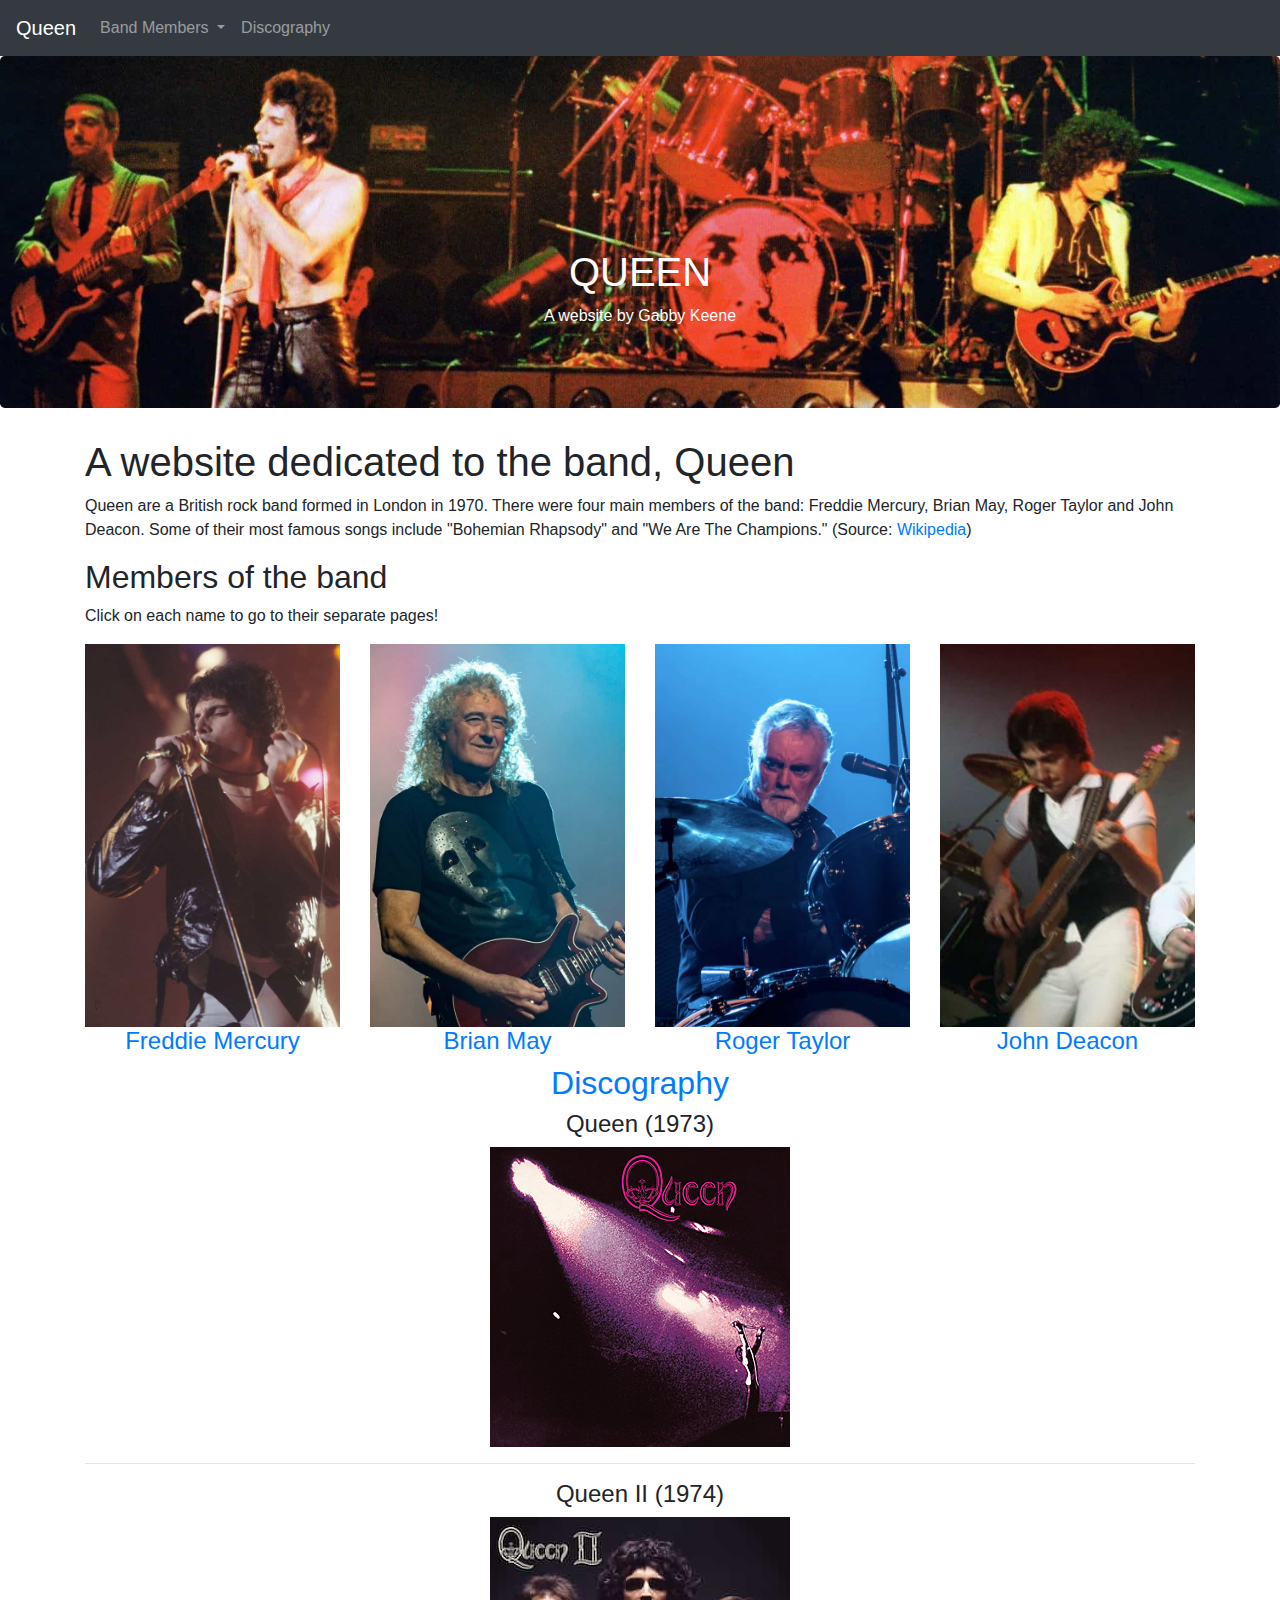
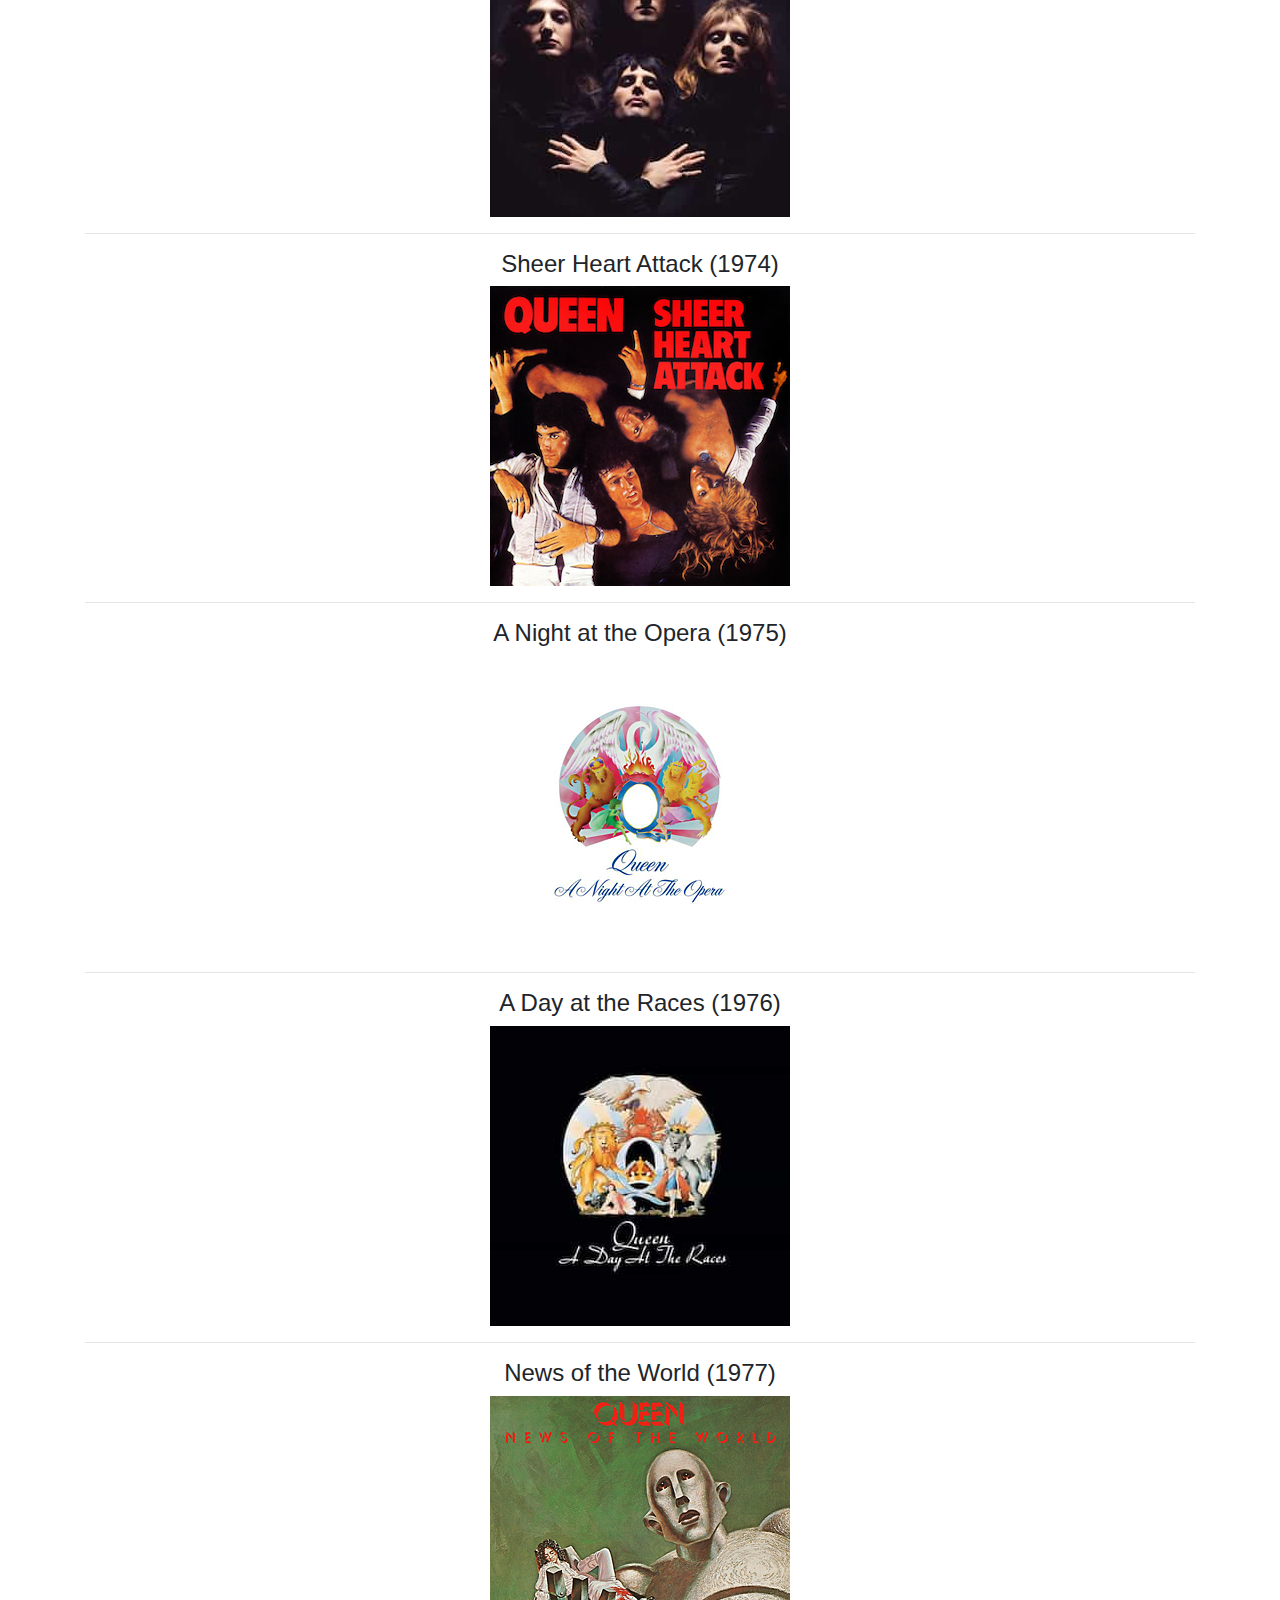
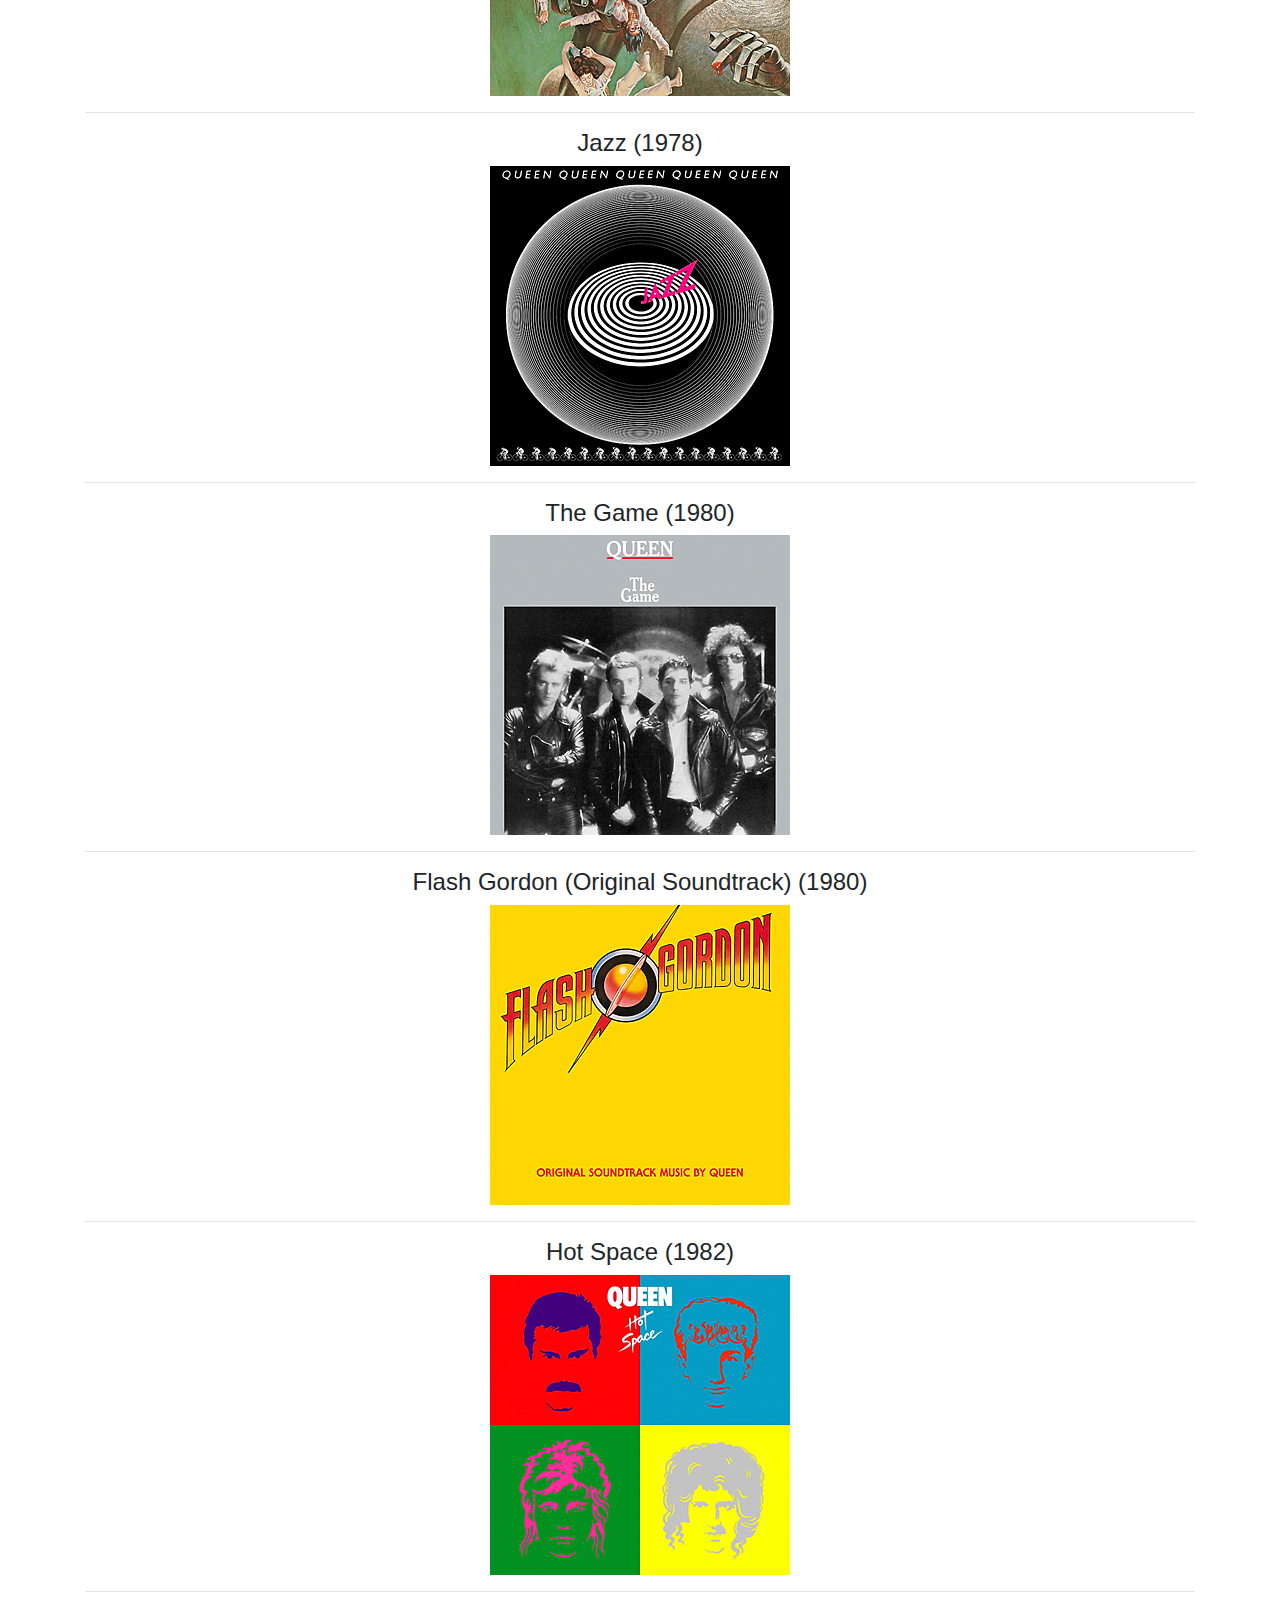
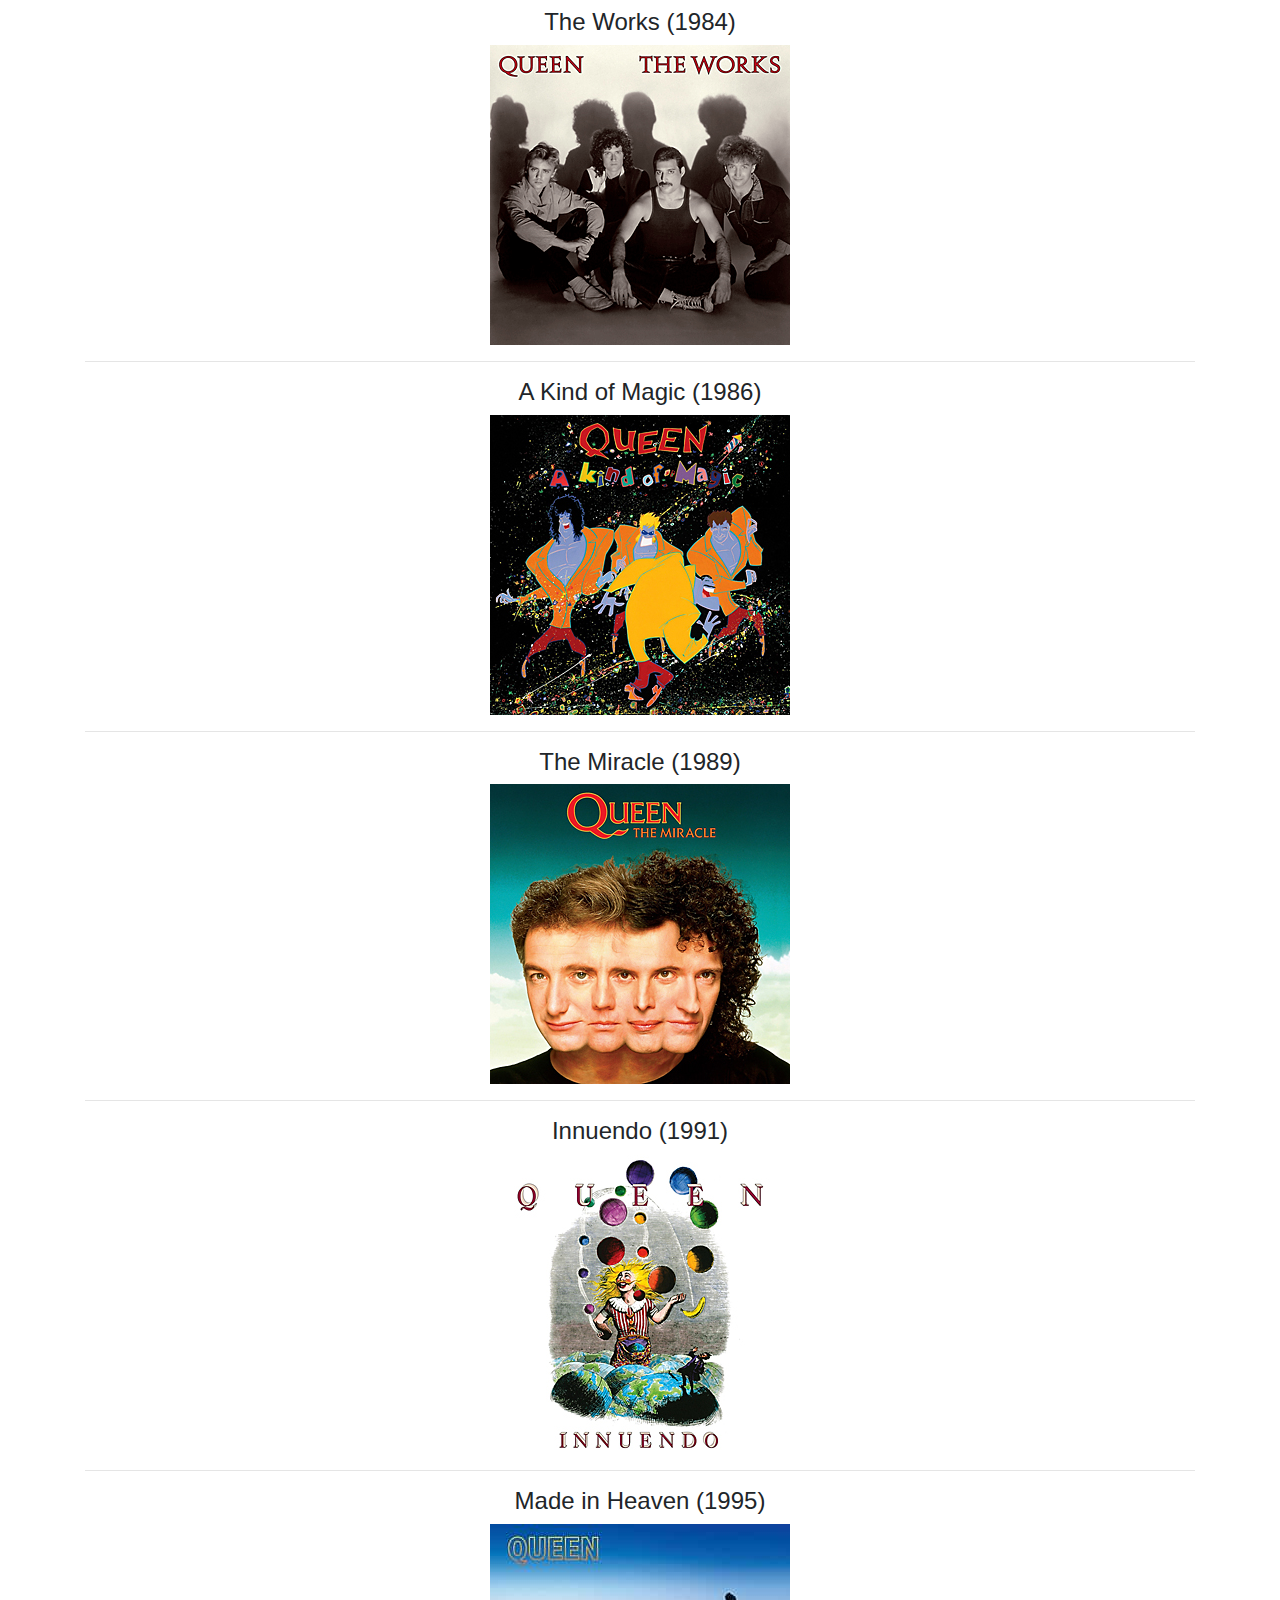
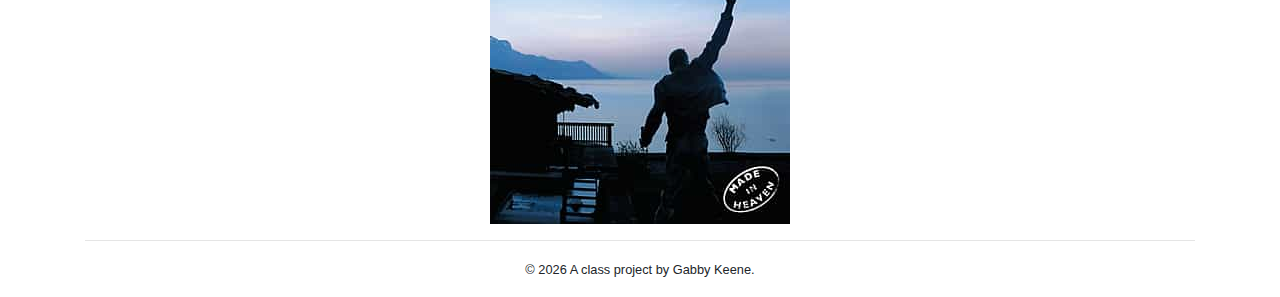
==== commit c6c5bb44: "third commit" ====
--- a/docs/index.html
+++ b/docs/index.html
@@ -17,8 +17,6 @@
   </button>
   <div class="collapse navbar-collapse" id="navbarNavDropdown">
     <ul class="navbar-nav">
-      
-      
 
       <li class="nav-item dropdown">
         <a class="nav-link dropdown-toggle" href="#" id="navbarDropdownMenuLink" role="button" data-toggle="dropdown" aria-haspopup="true" aria-expanded="false">
@@ -36,11 +34,9 @@
           
         </div>
       </li>
-
       <li class="nav-item">
          <a class="nav-link" href=" discography.html">Discography</a>
       </li>
-
     </ul>
   </div>
 </nav>
@@ -51,12 +47,12 @@
 
     
 <div class="container">
-  <div class="row">
-    <div class="col-md-8 offset-md-2">
+  
       <h1>A website dedicated to the band, Queen</h1>
-      <p>Queen are a British rock band formed in London in 1970. There were four main members of the band: Freddie Mercury, Brian May, Roger Taylor and John Deacon. Some of their most famous songs include "Bohemian Rhapsody" and "We Are The Champions."</p>
-    </div>
-  </div>
+      <p>Queen are a British rock band formed in London in 1970. There were four main members of the band: Freddie Mercury, Brian May, Roger Taylor and John Deacon. Some of their most famous songs include "Bohemian Rhapsody" and "We Are The Champions." (Source: <a href="https://en.wikipedia.org/wiki/Queen_(band)#:~:text=Queen%20are%20a%20British%20rock,and%20John%20Deacon%20(bass).&text=He%20joined%20in%201970%20and%20suggested%20the%20name%20%22Queen%22." target="_blank">Wikipedia</a>)</p>
+      <h2>Members of the band</h2>
+      <p>Click on each name to go to their separate pages!</p>
+    
 
   <div class="row">
     
@@ -82,6 +78,73 @@
     
   </div> 
 
+  <h2 class="index-members"><a href="discography.html">Discography</a></h2>
+
+<div class="index-discs">
+
+    <h3>Queen (1973) </h3>
+    <img src="img/discs/Queen_Queen.png" alt="discs" class="img-fluid">
+    <hr>
+  
+    <h3>Queen II (1974) </h3>
+    <img src="img/discs/Queen_Queen_II.jpg" alt="discs" class="img-fluid">
+    <hr>
+  
+    <h3>Sheer Heart Attack (1974) </h3>
+    <img src="img/discs/Queen_Sheer_Heart_Attack.png" alt="discs" class="img-fluid">
+    <hr>
+  
+    <h3>A Night at the Opera (1975) </h3>
+    <img src="img/discs/Queen_A_Night_At_The_Opera.png" alt="discs" class="img-fluid">
+    <hr>
+  
+    <h3>A Day at the Races (1976) </h3>
+    <img src="img/discs/Queen_A_Day_at_the_Races.jpg" alt="discs" class="img-fluid">
+    <hr>
+  
+    <h3>News of the World (1977) </h3>
+    <img src="img/discs/Queen_News_Of_The_World.png" alt="discs" class="img-fluid">
+    <hr>
+  
+    <h3>Jazz (1978) </h3>
+    <img src="img/discs/Queen_Jazz.png" alt="discs" class="img-fluid">
+    <hr>
+  
+    <h3>The Game (1980) </h3>
+    <img src="img/discs/Queen_The_Game.png" alt="discs" class="img-fluid">
+    <hr>
+  
+    <h3>Flash Gordon (Original Soundtrack) (1980) </h3>
+    <img src="img/discs/Queen_Flash_Gordon.png" alt="discs" class="img-fluid">
+    <hr>
+  
+    <h3>Hot Space (1982) </h3>
+    <img src="img/discs/Queen_Hot_Space.png" alt="discs" class="img-fluid">
+    <hr>
+  
+    <h3>The Works (1984) </h3>
+    <img src="img/discs/Queen_The_Works.png" alt="discs" class="img-fluid">
+    <hr>
+  
+    <h3>A Kind of Magic (1986) </h3>
+    <img src="img/discs/Queen_A_Kind_Of_Magic.png" alt="discs" class="img-fluid">
+    <hr>
+  
+    <h3>The Miracle (1989) </h3>
+    <img src="img/discs/Queen_The_Miracle.png" alt="discs" class="img-fluid">
+    <hr>
+  
+    <h3>Innuendo (1991) </h3>
+    <img src="img/discs/Queen_Innuendo.png" alt="discs" class="img-fluid">
+    <hr>
+  
+    <h3>Made in Heaven (1995) </h3>
+    <img src="img/discs/Queen_Made_in_Heaven.jpg" alt="discs" class="img-fluid">
+    <hr>
+  
+</div>
+
+
 </div>
 
 
--- a/docs/css/main.css
+++ b/docs/css/main.css
@@ -3,5 +3,5 @@
  * Copyright 2011-2021 The Bootstrap Authors
  * Copyright 2011-2021 Twitter, Inc.
  * Licensed under MIT (https://github.com/twbs/bootstrap/blob/main/LICENSE)
- */:root{--blue:#007bff;--indigo:#6610f2;--purple:#6f42c1;--pink:#e83e8c;--red:#dc3545;--orange:#fd7e14;--yellow:#ffc107;--green:#28a745;--teal:#20c997;--cyan:#17a2b8;--white:#fff;--gray:#6c757d;--gray-dark:#343a40;--primary:#007bff;--secondary:#6c757d;--success:#28a745;--info:#17a2b8;--warning:#ffc107;--danger:#dc3545;--light:#f8f9fa;--dark:#343a40;--breakpoint-xs:0;--breakpoint-sm:576px;--breakpoint-md:768px;--breakpoint-lg:992px;--breakpoint-xl:1200px;--font-family-sans-serif:-apple-system,BlinkMacSystemFont,"Segoe UI",Roboto,"Helvetica Neue",Arial,"Noto Sans","Liberation Sans",sans-serif,"Apple Color Emoji","Segoe UI Emoji","Segoe UI Symbol","Noto Color Emoji";--font-family-monospace:SFMono-Regular,Menlo,Monaco,Consolas,"Liberation Mono","Courier New",monospace}*,:after,:before{box-sizing:border-box}html{font-family:sans-serif;line-height:1.15;-webkit-text-size-adjust:100%;-webkit-tap-highlight-color:rgba(0,0,0,0)}article,aside,figcaption,figure,footer,header,hgroup,main,nav,section{display:block}body{margin:0;font-family:-apple-system,BlinkMacSystemFont,Segoe UI,Roboto,Helvetica Neue,Arial,Noto Sans,Liberation Sans,sans-serif,Apple Color Emoji,Segoe UI Emoji,Segoe UI Symbol,Noto Color Emoji;font-size:1rem;font-weight:400;line-height:1.5;color:#212529;text-align:left;background-color:#fff}[tabindex="-1"]:focus:not(:focus-visible){outline:0!important}hr{box-sizing:content-box;height:0;overflow:visible}h1,h2,h3,h4,h5,h6{margin-top:0;margin-bottom:.5rem}p{margin-top:0;margin-bottom:1rem}abbr[data-original-title],abbr[title]{text-decoration:underline;-webkit-text-decoration:underline dotted;-moz-text-decoration:underline dotted;text-decoration:underline dotted;cursor:help;border-bottom:0;-webkit-text-decoration-skip-ink:none;text-decoration-skip-ink:none}address{font-style:normal;line-height:inherit}address,dl,ol,ul{margin-bottom:1rem}dl,ol,ul{margin-top:0}ol ol,ol ul,ul ol,ul ul{margin-bottom:0}dt{font-weight:700}dd{margin-bottom:.5rem;margin-left:0}blockquote{margin:0 0 1rem}b,strong{font-weight:bolder}small{font-size:80%}sub,sup{position:relative;font-size:75%;line-height:0;vertical-align:baseline}sub{bottom:-.25em}sup{top:-.5em}a{color:#007bff;text-decoration:none;background-color:transparent}a:hover{color:#0056b3;text-decoration:underline}a:not([href]):not([class]){color:inherit;text-decoration:none}a:not([href]):not([class]):hover{color:inherit;text-decoration:none}code,kbd,pre,samp{font-family:SFMono-Regular,Menlo,Monaco,Consolas,Liberation Mono,Courier New,monospace;font-size:1em}pre{margin-top:0;margin-bottom:1rem;overflow:auto;-ms-overflow-style:scrollbar}figure{margin:0 0 1rem}img{border-style:none}img,svg{vertical-align:middle}svg{overflow:hidden}table{border-collapse:collapse}caption{padding-top:.75rem;padding-bottom:.75rem;color:#6c757d;text-align:left;caption-side:bottom}th{text-align:inherit;text-align:-webkit-match-parent}label{display:inline-block;margin-bottom:.5rem}button{border-radius:0}button:focus:not(:focus-visible){outline:0}button,input,optgroup,select,textarea{margin:0;font-family:inherit;font-size:inherit;line-height:inherit}button,input{overflow:visible}button,select{text-transform:none}[role=button]{cursor:pointer}select{word-wrap:normal}[type=button],[type=reset],[type=submit],button{-webkit-appearance:button}[type=button]:not(:disabled),[type=reset]:not(:disabled),[type=submit]:not(:disabled),button:not(:disabled){cursor:pointer}[type=button]::-moz-focus-inner,[type=reset]::-moz-focus-inner,[type=submit]::-moz-focus-inner,button::-moz-focus-inner{padding:0;border-style:none}input[type=checkbox],input[type=radio]{box-sizing:border-box;padding:0}textarea{overflow:auto;resize:vertical}fieldset{min-width:0;padding:0;margin:0;border:0}legend{display:block;width:100%;max-width:100%;padding:0;margin-bottom:.5rem;font-size:1.5rem;line-height:inherit;color:inherit;white-space:normal}progress{vertical-align:baseline}[type=number]::-webkit-inner-spin-button,[type=number]::-webkit-outer-spin-button{height:auto}[type=search]{outline-offset:-2px;-webkit-appearance:none}[type=search]::-webkit-search-decoration{-webkit-appearance:none}::-webkit-file-upload-button{font:inherit;-webkit-appearance:button}output{display:inline-block}summary{display:list-item;cursor:pointer}template{display:none}[hidden]{display:none!important}.h1,.h2,.h3,.h4,.h5,.h6,h1,h2,h3,h4,h5,h6{margin-bottom:.5rem;font-weight:500;line-height:1.2}.h1,h1{font-size:2.5rem}.h2,h2{font-size:2rem}.h3,h3{font-size:1.75rem}.h4,h4{font-size:1.5rem}.h5,h5{font-size:1.25rem}.h6,h6{font-size:1rem}.lead{font-size:1.25rem;font-weight:300}.display-1{font-size:6rem}.display-1,.display-2{font-weight:300;line-height:1.2}.display-2{font-size:5.5rem}.display-3{font-size:4.5rem}.display-3,.display-4{font-weight:300;line-height:1.2}.display-4{font-size:3.5rem}hr{margin-top:1rem;margin-bottom:1rem;border:0;border-top:1px solid rgba(0,0,0,.1)}.small,small{font-size:80%;font-weight:400}.mark,mark{padding:.2em;background-color:#fcf8e3}.list-inline,.list-unstyled{padding-left:0;list-style:none}.list-inline-item{display:inline-block}.list-inline-item:not(:last-child){margin-right:.5rem}.initialism{font-size:90%;text-transform:uppercase}.blockquote{margin-bottom:1rem;font-size:1.25rem}.blockquote-footer{display:block;font-size:80%;color:#6c757d}.blockquote-footer:before{content:"\2014\00A0"}.img-fluid,.img-thumbnail{max-width:100%;height:auto}.img-thumbnail{padding:.25rem;background-color:#fff;border:1px solid #dee2e6;border-radius:.25rem}.figure{display:inline-block}.figure-img{margin-bottom:.5rem;line-height:1}.figure-caption{font-size:90%;color:#6c757d}code{font-size:87.5%;color:#e83e8c;word-wrap:break-word}a>code{color:inherit}kbd{padding:.2rem .4rem;font-size:87.5%;color:#fff;background-color:#212529;border-radius:.2rem}kbd kbd{padding:0;font-size:100%;font-weight:700}pre{display:block;font-size:87.5%;color:#212529}pre code{font-size:inherit;color:inherit;word-break:normal}.pre-scrollable{max-height:340px;overflow-y:scroll}.container,.container-fluid,.container-lg,.container-md,.container-sm,.container-xl{width:100%;padding-right:15px;padding-left:15px;margin-right:auto;margin-left:auto}@media (min-width:576px){.container,.container-sm{max-width:540px}}@media (min-width:768px){.container,.container-md,.container-sm{max-width:720px}}@media (min-width:992px){.container,.container-lg,.container-md,.container-sm{max-width:960px}}@media (min-width:1200px){.container,.container-lg,.container-md,.container-sm,.container-xl{max-width:1140px}}.row{display:-webkit-flex;display:-ms-flexbox;display:flex;-webkit-flex-wrap:wrap;-ms-flex-wrap:wrap;flex-wrap:wrap;margin-right:-15px;margin-left:-15px}.no-gutters{margin-right:0;margin-left:0}.no-gutters>.col,.no-gutters>[class*=col-]{padding-right:0;padding-left:0}.col,.col-1,.col-2,.col-3,.col-4,.col-5,.col-6,.col-7,.col-8,.col-9,.col-10,.col-11,.col-12,.col-auto,.col-lg,.col-lg-1,.col-lg-2,.col-lg-3,.col-lg-4,.col-lg-5,.col-lg-6,.col-lg-7,.col-lg-8,.col-lg-9,.col-lg-10,.col-lg-11,.col-lg-12,.col-lg-auto,.col-md,.col-md-1,.col-md-2,.col-md-3,.col-md-4,.col-md-5,.col-md-6,.col-md-7,.col-md-8,.col-md-9,.col-md-10,.col-md-11,.col-md-12,.col-md-auto,.col-sm,.col-sm-1,.col-sm-2,.col-sm-3,.col-sm-4,.col-sm-5,.col-sm-6,.col-sm-7,.col-sm-8,.col-sm-9,.col-sm-10,.col-sm-11,.col-sm-12,.col-sm-auto,.col-xl,.col-xl-1,.col-xl-2,.col-xl-3,.col-xl-4,.col-xl-5,.col-xl-6,.col-xl-7,.col-xl-8,.col-xl-9,.col-xl-10,.col-xl-11,.col-xl-12,.col-xl-auto{position:relative;width:100%;padding-right:15px;padding-left:15px}.col{-webkit-flex-basis:0;-ms-flex-preferred-size:0;flex-basis:0;-webkit-flex-grow:1;-ms-flex-positive:1;flex-grow:1;max-width:100%}.row-cols-1>*{-webkit-flex:0 0 100%;-ms-flex:0 0 100%;flex:0 0 100%;max-width:100%}.row-cols-2>*{-webkit-flex:0 0 50%;-ms-flex:0 0 50%;flex:0 0 50%;max-width:50%}.row-cols-3>*{-webkit-flex:0 0 33.33333%;-ms-flex:0 0 33.33333%;flex:0 0 33.33333%;max-width:33.33333%}.row-cols-4>*{-webkit-flex:0 0 25%;-ms-flex:0 0 25%;flex:0 0 25%;max-width:25%}.row-cols-5>*{-webkit-flex:0 0 20%;-ms-flex:0 0 20%;flex:0 0 20%;max-width:20%}.row-cols-6>*{-webkit-flex:0 0 16.66667%;-ms-flex:0 0 16.66667%;flex:0 0 16.66667%;max-width:16.66667%}.col-auto{-webkit-flex:0 0 auto;-ms-flex:0 0 auto;flex:0 0 auto;width:auto;max-width:100%}.col-1{-webkit-flex:0 0 8.33333%;-ms-flex:0 0 8.33333%;flex:0 0 8.33333%;max-width:8.33333%}.col-2{-webkit-flex:0 0 16.66667%;-ms-flex:0 0 16.66667%;flex:0 0 16.66667%;max-width:16.66667%}.col-3{-webkit-flex:0 0 25%;-ms-flex:0 0 25%;flex:0 0 25%;max-width:25%}.col-4{-webkit-flex:0 0 33.33333%;-ms-flex:0 0 33.33333%;flex:0 0 33.33333%;max-width:33.33333%}.col-5{-webkit-flex:0 0 41.66667%;-ms-flex:0 0 41.66667%;flex:0 0 41.66667%;max-width:41.66667%}.col-6{-webkit-flex:0 0 50%;-ms-flex:0 0 50%;flex:0 0 50%;max-width:50%}.col-7{-webkit-flex:0 0 58.33333%;-ms-flex:0 0 58.33333%;flex:0 0 58.33333%;max-width:58.33333%}.col-8{-webkit-flex:0 0 66.66667%;-ms-flex:0 0 66.66667%;flex:0 0 66.66667%;max-width:66.66667%}.col-9{-webkit-flex:0 0 75%;-ms-flex:0 0 75%;flex:0 0 75%;max-width:75%}.col-10{-webkit-flex:0 0 83.33333%;-ms-flex:0 0 83.33333%;flex:0 0 83.33333%;max-width:83.33333%}.col-11{-webkit-flex:0 0 91.66667%;-ms-flex:0 0 91.66667%;flex:0 0 91.66667%;max-width:91.66667%}.col-12{-webkit-flex:0 0 100%;-ms-flex:0 0 100%;flex:0 0 100%;max-width:100%}.order-first{-webkit-order:-1;-ms-flex-order:-1;order:-1}.order-last{-webkit-order:13;-ms-flex-order:13;order:13}.order-0{-webkit-order:0;-ms-flex-order:0;order:0}.order-1{-webkit-order:1;-ms-flex-order:1;order:1}.order-2{-webkit-order:2;-ms-flex-order:2;order:2}.order-3{-webkit-order:3;-ms-flex-order:3;order:3}.order-4{-webkit-order:4;-ms-flex-order:4;order:4}.order-5{-webkit-order:5;-ms-flex-order:5;order:5}.order-6{-webkit-order:6;-ms-flex-order:6;order:6}.order-7{-webkit-order:7;-ms-flex-order:7;order:7}.order-8{-webkit-order:8;-ms-flex-order:8;order:8}.order-9{-webkit-order:9;-ms-flex-order:9;order:9}.order-10{-webkit-order:10;-ms-flex-order:10;order:10}.order-11{-webkit-order:11;-ms-flex-order:11;order:11}.order-12{-webkit-order:12;-ms-flex-order:12;order:12}.offset-1{margin-left:8.33333%}.offset-2{margin-left:16.66667%}.offset-3{margin-left:25%}.offset-4{margin-left:33.33333%}.offset-5{margin-left:41.66667%}.offset-6{margin-left:50%}.offset-7{margin-left:58.33333%}.offset-8{margin-left:66.66667%}.offset-9{margin-left:75%}.offset-10{margin-left:83.33333%}.offset-11{margin-left:91.66667%}@media (min-width:576px){.col-sm{-webkit-flex-basis:0;-ms-flex-preferred-size:0;flex-basis:0;-webkit-flex-grow:1;-ms-flex-positive:1;flex-grow:1;max-width:100%}.row-cols-sm-1>*{-webkit-flex:0 0 100%;-ms-flex:0 0 100%;flex:0 0 100%;max-width:100%}.row-cols-sm-2>*{-webkit-flex:0 0 50%;-ms-flex:0 0 50%;flex:0 0 50%;max-width:50%}.row-cols-sm-3>*{-webkit-flex:0 0 33.33333%;-ms-flex:0 0 33.33333%;flex:0 0 33.33333%;max-width:33.33333%}.row-cols-sm-4>*{-webkit-flex:0 0 25%;-ms-flex:0 0 25%;flex:0 0 25%;max-width:25%}.row-cols-sm-5>*{-webkit-flex:0 0 20%;-ms-flex:0 0 20%;flex:0 0 20%;max-width:20%}.row-cols-sm-6>*{-webkit-flex:0 0 16.66667%;-ms-flex:0 0 16.66667%;flex:0 0 16.66667%;max-width:16.66667%}.col-sm-auto{-webkit-flex:0 0 auto;-ms-flex:0 0 auto;flex:0 0 auto;width:auto;max-width:100%}.col-sm-1{-webkit-flex:0 0 8.33333%;-ms-flex:0 0 8.33333%;flex:0 0 8.33333%;max-width:8.33333%}.col-sm-2{-webkit-flex:0 0 16.66667%;-ms-flex:0 0 16.66667%;flex:0 0 16.66667%;max-width:16.66667%}.col-sm-3{-webkit-flex:0 0 25%;-ms-flex:0 0 25%;flex:0 0 25%;max-width:25%}.col-sm-4{-webkit-flex:0 0 33.33333%;-ms-flex:0 0 33.33333%;flex:0 0 33.33333%;max-width:33.33333%}.col-sm-5{-webkit-flex:0 0 41.66667%;-ms-flex:0 0 41.66667%;flex:0 0 41.66667%;max-width:41.66667%}.col-sm-6{-webkit-flex:0 0 50%;-ms-flex:0 0 50%;flex:0 0 50%;max-width:50%}.col-sm-7{-webkit-flex:0 0 58.33333%;-ms-flex:0 0 58.33333%;flex:0 0 58.33333%;max-width:58.33333%}.col-sm-8{-webkit-flex:0 0 66.66667%;-ms-flex:0 0 66.66667%;flex:0 0 66.66667%;max-width:66.66667%}.col-sm-9{-webkit-flex:0 0 75%;-ms-flex:0 0 75%;flex:0 0 75%;max-width:75%}.col-sm-10{-webkit-flex:0 0 83.33333%;-ms-flex:0 0 83.33333%;flex:0 0 83.33333%;max-width:83.33333%}.col-sm-11{-webkit-flex:0 0 91.66667%;-ms-flex:0 0 91.66667%;flex:0 0 91.66667%;max-width:91.66667%}.col-sm-12{-webkit-flex:0 0 100%;-ms-flex:0 0 100%;flex:0 0 100%;max-width:100%}.order-sm-first{-webkit-order:-1;-ms-flex-order:-1;order:-1}.order-sm-last{-webkit-order:13;-ms-flex-order:13;order:13}.order-sm-0{-webkit-order:0;-ms-flex-order:0;order:0}.order-sm-1{-webkit-order:1;-ms-flex-order:1;order:1}.order-sm-2{-webkit-order:2;-ms-flex-order:2;order:2}.order-sm-3{-webkit-order:3;-ms-flex-order:3;order:3}.order-sm-4{-webkit-order:4;-ms-flex-order:4;order:4}.order-sm-5{-webkit-order:5;-ms-flex-order:5;order:5}.order-sm-6{-webkit-order:6;-ms-flex-order:6;order:6}.order-sm-7{-webkit-order:7;-ms-flex-order:7;order:7}.order-sm-8{-webkit-order:8;-ms-flex-order:8;order:8}.order-sm-9{-webkit-order:9;-ms-flex-order:9;order:9}.order-sm-10{-webkit-order:10;-ms-flex-order:10;order:10}.order-sm-11{-webkit-order:11;-ms-flex-order:11;order:11}.order-sm-12{-webkit-order:12;-ms-flex-order:12;order:12}.offset-sm-0{margin-left:0}.offset-sm-1{margin-left:8.33333%}.offset-sm-2{margin-left:16.66667%}.offset-sm-3{margin-left:25%}.offset-sm-4{margin-left:33.33333%}.offset-sm-5{margin-left:41.66667%}.offset-sm-6{margin-left:50%}.offset-sm-7{margin-left:58.33333%}.offset-sm-8{margin-left:66.66667%}.offset-sm-9{margin-left:75%}.offset-sm-10{margin-left:83.33333%}.offset-sm-11{margin-left:91.66667%}}@media (min-width:768px){.col-md{-webkit-flex-basis:0;-ms-flex-preferred-size:0;flex-basis:0;-webkit-flex-grow:1;-ms-flex-positive:1;flex-grow:1;max-width:100%}.row-cols-md-1>*{-webkit-flex:0 0 100%;-ms-flex:0 0 100%;flex:0 0 100%;max-width:100%}.row-cols-md-2>*{-webkit-flex:0 0 50%;-ms-flex:0 0 50%;flex:0 0 50%;max-width:50%}.row-cols-md-3>*{-webkit-flex:0 0 33.33333%;-ms-flex:0 0 33.33333%;flex:0 0 33.33333%;max-width:33.33333%}.row-cols-md-4>*{-webkit-flex:0 0 25%;-ms-flex:0 0 25%;flex:0 0 25%;max-width:25%}.row-cols-md-5>*{-webkit-flex:0 0 20%;-ms-flex:0 0 20%;flex:0 0 20%;max-width:20%}.row-cols-md-6>*{-webkit-flex:0 0 16.66667%;-ms-flex:0 0 16.66667%;flex:0 0 16.66667%;max-width:16.66667%}.col-md-auto{-webkit-flex:0 0 auto;-ms-flex:0 0 auto;flex:0 0 auto;width:auto;max-width:100%}.col-md-1{-webkit-flex:0 0 8.33333%;-ms-flex:0 0 8.33333%;flex:0 0 8.33333%;max-width:8.33333%}.col-md-2{-webkit-flex:0 0 16.66667%;-ms-flex:0 0 16.66667%;flex:0 0 16.66667%;max-width:16.66667%}.col-md-3{-webkit-flex:0 0 25%;-ms-flex:0 0 25%;flex:0 0 25%;max-width:25%}.col-md-4{-webkit-flex:0 0 33.33333%;-ms-flex:0 0 33.33333%;flex:0 0 33.33333%;max-width:33.33333%}.col-md-5{-webkit-flex:0 0 41.66667%;-ms-flex:0 0 41.66667%;flex:0 0 41.66667%;max-width:41.66667%}.col-md-6{-webkit-flex:0 0 50%;-ms-flex:0 0 50%;flex:0 0 50%;max-width:50%}.col-md-7{-webkit-flex:0 0 58.33333%;-ms-flex:0 0 58.33333%;flex:0 0 58.33333%;max-width:58.33333%}.col-md-8{-webkit-flex:0 0 66.66667%;-ms-flex:0 0 66.66667%;flex:0 0 66.66667%;max-width:66.66667%}.col-md-9{-webkit-flex:0 0 75%;-ms-flex:0 0 75%;flex:0 0 75%;max-width:75%}.col-md-10{-webkit-flex:0 0 83.33333%;-ms-flex:0 0 83.33333%;flex:0 0 83.33333%;max-width:83.33333%}.col-md-11{-webkit-flex:0 0 91.66667%;-ms-flex:0 0 91.66667%;flex:0 0 91.66667%;max-width:91.66667%}.col-md-12{-webkit-flex:0 0 100%;-ms-flex:0 0 100%;flex:0 0 100%;max-width:100%}.order-md-first{-webkit-order:-1;-ms-flex-order:-1;order:-1}.order-md-last{-webkit-order:13;-ms-flex-order:13;order:13}.order-md-0{-webkit-order:0;-ms-flex-order:0;order:0}.order-md-1{-webkit-order:1;-ms-flex-order:1;order:1}.order-md-2{-webkit-order:2;-ms-flex-order:2;order:2}.order-md-3{-webkit-order:3;-ms-flex-order:3;order:3}.order-md-4{-webkit-order:4;-ms-flex-order:4;order:4}.order-md-5{-webkit-order:5;-ms-flex-order:5;order:5}.order-md-6{-webkit-order:6;-ms-flex-order:6;order:6}.order-md-7{-webkit-order:7;-ms-flex-order:7;order:7}.order-md-8{-webkit-order:8;-ms-flex-order:8;order:8}.order-md-9{-webkit-order:9;-ms-flex-order:9;order:9}.order-md-10{-webkit-order:10;-ms-flex-order:10;order:10}.order-md-11{-webkit-order:11;-ms-flex-order:11;order:11}.order-md-12{-webkit-order:12;-ms-flex-order:12;order:12}.offset-md-0{margin-left:0}.offset-md-1{margin-left:8.33333%}.offset-md-2{margin-left:16.66667%}.offset-md-3{margin-left:25%}.offset-md-4{margin-left:33.33333%}.offset-md-5{margin-left:41.66667%}.offset-md-6{margin-left:50%}.offset-md-7{margin-left:58.33333%}.offset-md-8{margin-left:66.66667%}.offset-md-9{margin-left:75%}.offset-md-10{margin-left:83.33333%}.offset-md-11{margin-left:91.66667%}}@media (min-width:992px){.col-lg{-webkit-flex-basis:0;-ms-flex-preferred-size:0;flex-basis:0;-webkit-flex-grow:1;-ms-flex-positive:1;flex-grow:1;max-width:100%}.row-cols-lg-1>*{-webkit-flex:0 0 100%;-ms-flex:0 0 100%;flex:0 0 100%;max-width:100%}.row-cols-lg-2>*{-webkit-flex:0 0 50%;-ms-flex:0 0 50%;flex:0 0 50%;max-width:50%}.row-cols-lg-3>*{-webkit-flex:0 0 33.33333%;-ms-flex:0 0 33.33333%;flex:0 0 33.33333%;max-width:33.33333%}.row-cols-lg-4>*{-webkit-flex:0 0 25%;-ms-flex:0 0 25%;flex:0 0 25%;max-width:25%}.row-cols-lg-5>*{-webkit-flex:0 0 20%;-ms-flex:0 0 20%;flex:0 0 20%;max-width:20%}.row-cols-lg-6>*{-webkit-flex:0 0 16.66667%;-ms-flex:0 0 16.66667%;flex:0 0 16.66667%;max-width:16.66667%}.col-lg-auto{-webkit-flex:0 0 auto;-ms-flex:0 0 auto;flex:0 0 auto;width:auto;max-width:100%}.col-lg-1{-webkit-flex:0 0 8.33333%;-ms-flex:0 0 8.33333%;flex:0 0 8.33333%;max-width:8.33333%}.col-lg-2{-webkit-flex:0 0 16.66667%;-ms-flex:0 0 16.66667%;flex:0 0 16.66667%;max-width:16.66667%}.col-lg-3{-webkit-flex:0 0 25%;-ms-flex:0 0 25%;flex:0 0 25%;max-width:25%}.col-lg-4{-webkit-flex:0 0 33.33333%;-ms-flex:0 0 33.33333%;flex:0 0 33.33333%;max-width:33.33333%}.col-lg-5{-webkit-flex:0 0 41.66667%;-ms-flex:0 0 41.66667%;flex:0 0 41.66667%;max-width:41.66667%}.col-lg-6{-webkit-flex:0 0 50%;-ms-flex:0 0 50%;flex:0 0 50%;max-width:50%}.col-lg-7{-webkit-flex:0 0 58.33333%;-ms-flex:0 0 58.33333%;flex:0 0 58.33333%;max-width:58.33333%}.col-lg-8{-webkit-flex:0 0 66.66667%;-ms-flex:0 0 66.66667%;flex:0 0 66.66667%;max-width:66.66667%}.col-lg-9{-webkit-flex:0 0 75%;-ms-flex:0 0 75%;flex:0 0 75%;max-width:75%}.col-lg-10{-webkit-flex:0 0 83.33333%;-ms-flex:0 0 83.33333%;flex:0 0 83.33333%;max-width:83.33333%}.col-lg-11{-webkit-flex:0 0 91.66667%;-ms-flex:0 0 91.66667%;flex:0 0 91.66667%;max-width:91.66667%}.col-lg-12{-webkit-flex:0 0 100%;-ms-flex:0 0 100%;flex:0 0 100%;max-width:100%}.order-lg-first{-webkit-order:-1;-ms-flex-order:-1;order:-1}.order-lg-last{-webkit-order:13;-ms-flex-order:13;order:13}.order-lg-0{-webkit-order:0;-ms-flex-order:0;order:0}.order-lg-1{-webkit-order:1;-ms-flex-order:1;order:1}.order-lg-2{-webkit-order:2;-ms-flex-order:2;order:2}.order-lg-3{-webkit-order:3;-ms-flex-order:3;order:3}.order-lg-4{-webkit-order:4;-ms-flex-order:4;order:4}.order-lg-5{-webkit-order:5;-ms-flex-order:5;order:5}.order-lg-6{-webkit-order:6;-ms-flex-order:6;order:6}.order-lg-7{-webkit-order:7;-ms-flex-order:7;order:7}.order-lg-8{-webkit-order:8;-ms-flex-order:8;order:8}.order-lg-9{-webkit-order:9;-ms-flex-order:9;order:9}.order-lg-10{-webkit-order:10;-ms-flex-order:10;order:10}.order-lg-11{-webkit-order:11;-ms-flex-order:11;order:11}.order-lg-12{-webkit-order:12;-ms-flex-order:12;order:12}.offset-lg-0{margin-left:0}.offset-lg-1{margin-left:8.33333%}.offset-lg-2{margin-left:16.66667%}.offset-lg-3{margin-left:25%}.offset-lg-4{margin-left:33.33333%}.offset-lg-5{margin-left:41.66667%}.offset-lg-6{margin-left:50%}.offset-lg-7{margin-left:58.33333%}.offset-lg-8{margin-left:66.66667%}.offset-lg-9{margin-left:75%}.offset-lg-10{margin-left:83.33333%}.offset-lg-11{margin-left:91.66667%}}@media (min-width:1200px){.col-xl{-webkit-flex-basis:0;-ms-flex-preferred-size:0;flex-basis:0;-webkit-flex-grow:1;-ms-flex-positive:1;flex-grow:1;max-width:100%}.row-cols-xl-1>*{-webkit-flex:0 0 100%;-ms-flex:0 0 100%;flex:0 0 100%;max-width:100%}.row-cols-xl-2>*{-webkit-flex:0 0 50%;-ms-flex:0 0 50%;flex:0 0 50%;max-width:50%}.row-cols-xl-3>*{-webkit-flex:0 0 33.33333%;-ms-flex:0 0 33.33333%;flex:0 0 33.33333%;max-width:33.33333%}.row-cols-xl-4>*{-webkit-flex:0 0 25%;-ms-flex:0 0 25%;flex:0 0 25%;max-width:25%}.row-cols-xl-5>*{-webkit-flex:0 0 20%;-ms-flex:0 0 20%;flex:0 0 20%;max-width:20%}.row-cols-xl-6>*{-webkit-flex:0 0 16.66667%;-ms-flex:0 0 16.66667%;flex:0 0 16.66667%;max-width:16.66667%}.col-xl-auto{-webkit-flex:0 0 auto;-ms-flex:0 0 auto;flex:0 0 auto;width:auto;max-width:100%}.col-xl-1{-webkit-flex:0 0 8.33333%;-ms-flex:0 0 8.33333%;flex:0 0 8.33333%;max-width:8.33333%}.col-xl-2{-webkit-flex:0 0 16.66667%;-ms-flex:0 0 16.66667%;flex:0 0 16.66667%;max-width:16.66667%}.col-xl-3{-webkit-flex:0 0 25%;-ms-flex:0 0 25%;flex:0 0 25%;max-width:25%}.col-xl-4{-webkit-flex:0 0 33.33333%;-ms-flex:0 0 33.33333%;flex:0 0 33.33333%;max-width:33.33333%}.col-xl-5{-webkit-flex:0 0 41.66667%;-ms-flex:0 0 41.66667%;flex:0 0 41.66667%;max-width:41.66667%}.col-xl-6{-webkit-flex:0 0 50%;-ms-flex:0 0 50%;flex:0 0 50%;max-width:50%}.col-xl-7{-webkit-flex:0 0 58.33333%;-ms-flex:0 0 58.33333%;flex:0 0 58.33333%;max-width:58.33333%}.col-xl-8{-webkit-flex:0 0 66.66667%;-ms-flex:0 0 66.66667%;flex:0 0 66.66667%;max-width:66.66667%}.col-xl-9{-webkit-flex:0 0 75%;-ms-flex:0 0 75%;flex:0 0 75%;max-width:75%}.col-xl-10{-webkit-flex:0 0 83.33333%;-ms-flex:0 0 83.33333%;flex:0 0 83.33333%;max-width:83.33333%}.col-xl-11{-webkit-flex:0 0 91.66667%;-ms-flex:0 0 91.66667%;flex:0 0 91.66667%;max-width:91.66667%}.col-xl-12{-webkit-flex:0 0 100%;-ms-flex:0 0 100%;flex:0 0 100%;max-width:100%}.order-xl-first{-webkit-order:-1;-ms-flex-order:-1;order:-1}.order-xl-last{-webkit-order:13;-ms-flex-order:13;order:13}.order-xl-0{-webkit-order:0;-ms-flex-order:0;order:0}.order-xl-1{-webkit-order:1;-ms-flex-order:1;order:1}.order-xl-2{-webkit-order:2;-ms-flex-order:2;order:2}.order-xl-3{-webkit-order:3;-ms-flex-order:3;order:3}.order-xl-4{-webkit-order:4;-ms-flex-order:4;order:4}.order-xl-5{-webkit-order:5;-ms-flex-order:5;order:5}.order-xl-6{-webkit-order:6;-ms-flex-order:6;order:6}.order-xl-7{-webkit-order:7;-ms-flex-order:7;order:7}.order-xl-8{-webkit-order:8;-ms-flex-order:8;order:8}.order-xl-9{-webkit-order:9;-ms-flex-order:9;order:9}.order-xl-10{-webkit-order:10;-ms-flex-order:10;order:10}.order-xl-11{-webkit-order:11;-ms-flex-order:11;order:11}.order-xl-12{-webkit-order:12;-ms-flex-order:12;order:12}.offset-xl-0{margin-left:0}.offset-xl-1{margin-left:8.33333%}.offset-xl-2{margin-left:16.66667%}.offset-xl-3{margin-left:25%}.offset-xl-4{margin-left:33.33333%}.offset-xl-5{margin-left:41.66667%}.offset-xl-6{margin-left:50%}.offset-xl-7{margin-left:58.33333%}.offset-xl-8{margin-left:66.66667%}.offset-xl-9{margin-left:75%}.offset-xl-10{margin-left:83.33333%}.offset-xl-11{margin-left:91.66667%}}.table{width:100%;margin-bottom:1rem;color:#212529}.table td,.table th{padding:.75rem;vertical-align:top;border-top:1px solid #dee2e6}.table thead th{vertical-align:bottom;border-bottom:2px solid #dee2e6}.table tbody+tbody{border-top:2px solid #dee2e6}.table-sm td,.table-sm th{padding:.3rem}.table-bordered,.table-bordered td,.table-bordered th{border:1px solid #dee2e6}.table-bordered thead td,.table-bordered thead th{border-bottom-width:2px}.table-borderless tbody+tbody,.table-borderless td,.table-borderless th,.table-borderless thead th{border:0}.table-striped tbody tr:nth-of-type(odd){background-color:rgba(0,0,0,.05)}.table-hover tbody tr:hover{color:#212529;background-color:rgba(0,0,0,.075)}.table-primary,.table-primary>td,.table-primary>th{background-color:#b8daff}.table-primary tbody+tbody,.table-primary td,.table-primary th,.table-primary thead th{border-color:#7abaff}.table-hover .table-primary:hover{background-color:#9fcdff}.table-hover .table-primary:hover>td,.table-hover .table-primary:hover>th{background-color:#9fcdff}.table-secondary,.table-secondary>td,.table-secondary>th{background-color:#d6d8db}.table-secondary tbody+tbody,.table-secondary td,.table-secondary th,.table-secondary thead th{border-color:#b3b7bb}.table-hover .table-secondary:hover{background-color:#c8cbcf}.table-hover .table-secondary:hover>td,.table-hover .table-secondary:hover>th{background-color:#c8cbcf}.table-success,.table-success>td,.table-success>th{background-color:#c3e6cb}.table-success tbody+tbody,.table-success td,.table-success th,.table-success thead th{border-color:#8fd19e}.table-hover .table-success:hover{background-color:#b1dfbb}.table-hover .table-success:hover>td,.table-hover .table-success:hover>th{background-color:#b1dfbb}.table-info,.table-info>td,.table-info>th{background-color:#bee5eb}.table-info tbody+tbody,.table-info td,.table-info th,.table-info thead th{border-color:#86cfda}.table-hover .table-info:hover{background-color:#abdde5}.table-hover .table-info:hover>td,.table-hover .table-info:hover>th{background-color:#abdde5}.table-warning,.table-warning>td,.table-warning>th{background-color:#ffeeba}.table-warning tbody+tbody,.table-warning td,.table-warning th,.table-warning thead th{border-color:#ffdf7e}.table-hover .table-warning:hover{background-color:#ffe8a1}.table-hover .table-warning:hover>td,.table-hover .table-warning:hover>th{background-color:#ffe8a1}.table-danger,.table-danger>td,.table-danger>th{background-color:#f5c6cb}.table-danger tbody+tbody,.table-danger td,.table-danger th,.table-danger thead th{border-color:#ed969e}.table-hover .table-danger:hover{background-color:#f1b0b7}.table-hover .table-danger:hover>td,.table-hover .table-danger:hover>th{background-color:#f1b0b7}.table-light,.table-light>td,.table-light>th{background-color:#fdfdfe}.table-light tbody+tbody,.table-light td,.table-light th,.table-light thead th{border-color:#fbfcfc}.table-hover .table-light:hover{background-color:#ececf6}.table-hover .table-light:hover>td,.table-hover .table-light:hover>th{background-color:#ececf6}.table-dark,.table-dark>td,.table-dark>th{background-color:#c6c8ca}.table-dark tbody+tbody,.table-dark td,.table-dark th,.table-dark thead th{border-color:#95999c}.table-hover .table-dark:hover{background-color:#b9bbbe}.table-hover .table-dark:hover>td,.table-hover .table-dark:hover>th{background-color:#b9bbbe}.table-active,.table-active>td,.table-active>th{background-color:rgba(0,0,0,.075)}.table-hover .table-active:hover{background-color:rgba(0,0,0,.075)}.table-hover .table-active:hover>td,.table-hover .table-active:hover>th{background-color:rgba(0,0,0,.075)}.table .thead-dark th{color:#fff;background-color:#343a40;border-color:#454d55}.table .thead-light th{color:#495057;background-color:#e9ecef;border-color:#dee2e6}.table-dark{color:#fff;background-color:#343a40}.table-dark td,.table-dark th,.table-dark thead th{border-color:#454d55}.table-dark.table-bordered{border:0}.table-dark.table-striped tbody tr:nth-of-type(odd){background-color:hsla(0,0%,100%,.05)}.table-dark.table-hover tbody tr:hover{color:#fff;background-color:hsla(0,0%,100%,.075)}@media (max-width:575.98px){.table-responsive-sm{display:block;width:100%;overflow-x:auto;-webkit-overflow-scrolling:touch}.table-responsive-sm>.table-bordered{border:0}}@media (max-width:767.98px){.table-responsive-md{display:block;width:100%;overflow-x:auto;-webkit-overflow-scrolling:touch}.table-responsive-md>.table-bordered{border:0}}@media (max-width:991.98px){.table-responsive-lg{display:block;width:100%;overflow-x:auto;-webkit-overflow-scrolling:touch}.table-responsive-lg>.table-bordered{border:0}}@media (max-width:1199.98px){.table-responsive-xl{display:block;width:100%;overflow-x:auto;-webkit-overflow-scrolling:touch}.table-responsive-xl>.table-bordered{border:0}}.table-responsive{display:block;width:100%;overflow-x:auto;-webkit-overflow-scrolling:touch}.table-responsive>.table-bordered{border:0}.form-control{display:block;width:100%;height:calc(1.5em + .75rem + 2px);padding:.375rem .75rem;font-size:1rem;font-weight:400;line-height:1.5;color:#495057;background-color:#fff;background-clip:padding-box;border:1px solid #ced4da;border-radius:.25rem;transition:border-color .15s ease-in-out,box-shadow .15s ease-in-out}@media (prefers-reduced-motion:reduce){.form-control{transition:none}}.form-control::-ms-expand{background-color:transparent;border:0}.form-control:-moz-focusring{color:transparent;text-shadow:0 0 0 #495057}.form-control:focus{color:#495057;background-color:#fff;border-color:#80bdff;outline:0;box-shadow:0 0 0 .2rem rgba(0,123,255,.25)}.form-control::-webkit-input-placeholder{color:#6c757d;opacity:1}.form-control::-moz-placeholder{color:#6c757d;opacity:1}.form-control:-ms-input-placeholder{color:#6c757d;opacity:1}.form-control::-ms-input-placeholder{color:#6c757d;opacity:1}.form-control::placeholder{color:#6c757d;opacity:1}.form-control:disabled,.form-control[readonly]{background-color:#e9ecef;opacity:1}input[type=date].form-control,input[type=datetime-local].form-control,input[type=month].form-control,input[type=time].form-control{-webkit-appearance:none;-moz-appearance:none;appearance:none}select.form-control:focus::-ms-value{color:#495057;background-color:#fff}.form-control-file,.form-control-range{display:block;width:100%}.col-form-label{padding-top:calc(.375rem + 1px);padding-bottom:calc(.375rem + 1px);margin-bottom:0;font-size:inherit;line-height:1.5}.col-form-label-lg{padding-top:calc(.5rem + 1px);padding-bottom:calc(.5rem + 1px);font-size:1.25rem;line-height:1.5}.col-form-label-sm{padding-top:calc(.25rem + 1px);padding-bottom:calc(.25rem + 1px);font-size:.875rem;line-height:1.5}.form-control-plaintext{display:block;width:100%;padding:.375rem 0;margin-bottom:0;font-size:1rem;line-height:1.5;color:#212529;background-color:transparent;border:solid transparent;border-width:1px 0}.form-control-plaintext.form-control-lg,.form-control-plaintext.form-control-sm{padding-right:0;padding-left:0}.form-control-sm{height:calc(1.5em + .5rem + 2px);padding:.25rem .5rem;font-size:.875rem;line-height:1.5;border-radius:.2rem}.form-control-lg{height:calc(1.5em + 1rem + 2px);padding:.5rem 1rem;font-size:1.25rem;line-height:1.5;border-radius:.3rem}select.form-control[multiple],select.form-control[size]{height:auto}textarea.form-control{height:auto}.form-group{margin-bottom:1rem}.form-text{display:block;margin-top:.25rem}.form-row{display:-webkit-flex;display:-ms-flexbox;display:flex;-webkit-flex-wrap:wrap;-ms-flex-wrap:wrap;flex-wrap:wrap;margin-right:-5px;margin-left:-5px}.form-row>.col,.form-row>[class*=col-]{padding-right:5px;padding-left:5px}.form-check{position:relative;display:block;padding-left:1.25rem}.form-check-input{position:absolute;margin-top:.3rem;margin-left:-1.25rem}.form-check-input:disabled~.form-check-label,.form-check-input[disabled]~.form-check-label{color:#6c757d}.form-check-label{margin-bottom:0}.form-check-inline{display:-webkit-inline-flex;display:-ms-inline-flexbox;display:inline-flex;-webkit-align-items:center;-ms-flex-align:center;align-items:center;padding-left:0;margin-right:.75rem}.form-check-inline .form-check-input{position:static;margin-top:0;margin-right:.3125rem;margin-left:0}.valid-feedback{display:none;width:100%;margin-top:.25rem;font-size:80%;color:#28a745}.valid-tooltip{position:absolute;top:100%;left:0;z-index:5;display:none;max-width:100%;padding:.25rem .5rem;margin-top:.1rem;font-size:.875rem;line-height:1.5;color:#fff;background-color:rgba(40,167,69,.9);border-radius:.25rem}.form-row>.col>.valid-tooltip,.form-row>[class*=col-]>.valid-tooltip{left:5px}.is-valid~.valid-feedback,.is-valid~.valid-tooltip,.was-validated :valid~.valid-feedback,.was-validated :valid~.valid-tooltip{display:block}.form-control.is-valid,.was-validated .form-control:valid{border-color:#28a745;padding-right:calc(1.5em + .75rem);background-image:url("data:image/svg+xml;charset=utf-8,%3Csvg xmlns='http://www.w3.org/2000/svg' width='8' height='8'%3E%3Cpath fill='%2328a745' d='M2.3 6.73L.6 4.53c-.4-1.04.46-1.4 1.1-.8l1.1 1.4 3.4-3.8c.6-.63 1.6-.27 1.2.7l-4 4.6c-.43.5-.8.4-1.1.1z'/%3E%3C/svg%3E");background-repeat:no-repeat;background-position:right calc(.375em + .1875rem) center;background-size:calc(.75em + .375rem) calc(.75em + .375rem)}.form-control.is-valid:focus,.was-validated .form-control:valid:focus{border-color:#28a745;box-shadow:0 0 0 .2rem rgba(40,167,69,.25)}.was-validated textarea.form-control:valid,textarea.form-control.is-valid{padding-right:calc(1.5em + .75rem);background-position:top calc(.375em + .1875rem) right calc(.375em + .1875rem)}.custom-select.is-valid,.was-validated .custom-select:valid{border-color:#28a745;padding-right:calc(.75em + 2.3125rem);background:url("data:image/svg+xml;charset=utf-8,%3Csvg xmlns='http://www.w3.org/2000/svg' width='4' height='5'%3E%3Cpath fill='%23343a40' d='M2 0L0 2h4zm0 5L0 3h4z'/%3E%3C/svg%3E") right .75rem center/8px 10px no-repeat,#fff url("data:image/svg+xml;charset=utf-8,%3Csvg xmlns='http://www.w3.org/2000/svg' width='8' height='8'%3E%3Cpath fill='%2328a745' d='M2.3 6.73L.6 4.53c-.4-1.04.46-1.4 1.1-.8l1.1 1.4 3.4-3.8c.6-.63 1.6-.27 1.2.7l-4 4.6c-.43.5-.8.4-1.1.1z'/%3E%3C/svg%3E") center right 1.75rem/calc(.75em + .375rem) calc(.75em + .375rem) no-repeat}.custom-select.is-valid:focus,.was-validated .custom-select:valid:focus{border-color:#28a745;box-shadow:0 0 0 .2rem rgba(40,167,69,.25)}.form-check-input.is-valid~.form-check-label,.was-validated .form-check-input:valid~.form-check-label{color:#28a745}.form-check-input.is-valid~.valid-feedback,.form-check-input.is-valid~.valid-tooltip,.was-validated .form-check-input:valid~.valid-feedback,.was-validated .form-check-input:valid~.valid-tooltip{display:block}.custom-control-input.is-valid~.custom-control-label,.was-validated .custom-control-input:valid~.custom-control-label{color:#28a745}.custom-control-input.is-valid~.custom-control-label:before,.was-validated .custom-control-input:valid~.custom-control-label:before{border-color:#28a745}.custom-control-input.is-valid:checked~.custom-control-label:before,.was-validated .custom-control-input:valid:checked~.custom-control-label:before{border-color:#34ce57;background-color:#34ce57}.custom-control-input.is-valid:focus~.custom-control-label:before,.was-validated .custom-control-input:valid:focus~.custom-control-label:before{box-shadow:0 0 0 .2rem rgba(40,167,69,.25)}.custom-control-input.is-valid:focus:not(:checked)~.custom-control-label:before,.was-validated .custom-control-input:valid:focus:not(:checked)~.custom-control-label:before{border-color:#28a745}.custom-file-input.is-valid~.custom-file-label,.was-validated .custom-file-input:valid~.custom-file-label{border-color:#28a745}.custom-file-input.is-valid:focus~.custom-file-label,.was-validated .custom-file-input:valid:focus~.custom-file-label{border-color:#28a745;box-shadow:0 0 0 .2rem rgba(40,167,69,.25)}.invalid-feedback{display:none;width:100%;margin-top:.25rem;font-size:80%;color:#dc3545}.invalid-tooltip{position:absolute;top:100%;left:0;z-index:5;display:none;max-width:100%;padding:.25rem .5rem;margin-top:.1rem;font-size:.875rem;line-height:1.5;color:#fff;background-color:rgba(220,53,69,.9);border-radius:.25rem}.form-row>.col>.invalid-tooltip,.form-row>[class*=col-]>.invalid-tooltip{left:5px}.is-invalid~.invalid-feedback,.is-invalid~.invalid-tooltip,.was-validated :invalid~.invalid-feedback,.was-validated :invalid~.invalid-tooltip{display:block}.form-control.is-invalid,.was-validated .form-control:invalid{border-color:#dc3545;padding-right:calc(1.5em + .75rem);background-image:url("data:image/svg+xml;charset=utf-8,%3Csvg xmlns='http://www.w3.org/2000/svg' width='12' height='12' fill='none' stroke='%23dc3545'%3E%3Ccircle cx='6' cy='6' r='4.5'/%3E%3Cpath stroke-linejoin='round' d='M5.8 3.6h.4L6 6.5z'/%3E%3Ccircle cx='6' cy='8.2' r='.6' fill='%23dc3545' stroke='none'/%3E%3C/svg%3E");background-repeat:no-repeat;background-position:right calc(.375em + .1875rem) center;background-size:calc(.75em + .375rem) calc(.75em + .375rem)}.form-control.is-invalid:focus,.was-validated .form-control:invalid:focus{border-color:#dc3545;box-shadow:0 0 0 .2rem rgba(220,53,69,.25)}.was-validated textarea.form-control:invalid,textarea.form-control.is-invalid{padding-right:calc(1.5em + .75rem);background-position:top calc(.375em + .1875rem) right calc(.375em + .1875rem)}.custom-select.is-invalid,.was-validated .custom-select:invalid{border-color:#dc3545;padding-right:calc(.75em + 2.3125rem);background:url("data:image/svg+xml;charset=utf-8,%3Csvg xmlns='http://www.w3.org/2000/svg' width='4' height='5'%3E%3Cpath fill='%23343a40' d='M2 0L0 2h4zm0 5L0 3h4z'/%3E%3C/svg%3E") right .75rem center/8px 10px no-repeat,#fff url("data:image/svg+xml;charset=utf-8,%3Csvg xmlns='http://www.w3.org/2000/svg' width='12' height='12' fill='none' stroke='%23dc3545'%3E%3Ccircle cx='6' cy='6' r='4.5'/%3E%3Cpath stroke-linejoin='round' d='M5.8 3.6h.4L6 6.5z'/%3E%3Ccircle cx='6' cy='8.2' r='.6' fill='%23dc3545' stroke='none'/%3E%3C/svg%3E") center right 1.75rem/calc(.75em + .375rem) calc(.75em + .375rem) no-repeat}.custom-select.is-invalid:focus,.was-validated .custom-select:invalid:focus{border-color:#dc3545;box-shadow:0 0 0 .2rem rgba(220,53,69,.25)}.form-check-input.is-invalid~.form-check-label,.was-validated .form-check-input:invalid~.form-check-label{color:#dc3545}.form-check-input.is-invalid~.invalid-feedback,.form-check-input.is-invalid~.invalid-tooltip,.was-validated .form-check-input:invalid~.invalid-feedback,.was-validated .form-check-input:invalid~.invalid-tooltip{display:block}.custom-control-input.is-invalid~.custom-control-label,.was-validated .custom-control-input:invalid~.custom-control-label{color:#dc3545}.custom-control-input.is-invalid~.custom-control-label:before,.was-validated .custom-control-input:invalid~.custom-control-label:before{border-color:#dc3545}.custom-control-input.is-invalid:checked~.custom-control-label:before,.was-validated .custom-control-input:invalid:checked~.custom-control-label:before{border-color:#e4606d;background-color:#e4606d}.custom-control-input.is-invalid:focus~.custom-control-label:before,.was-validated .custom-control-input:invalid:focus~.custom-control-label:before{box-shadow:0 0 0 .2rem rgba(220,53,69,.25)}.custom-control-input.is-invalid:focus:not(:checked)~.custom-control-label:before,.was-validated .custom-control-input:invalid:focus:not(:checked)~.custom-control-label:before{border-color:#dc3545}.custom-file-input.is-invalid~.custom-file-label,.was-validated .custom-file-input:invalid~.custom-file-label{border-color:#dc3545}.custom-file-input.is-invalid:focus~.custom-file-label,.was-validated .custom-file-input:invalid:focus~.custom-file-label{border-color:#dc3545;box-shadow:0 0 0 .2rem rgba(220,53,69,.25)}.form-inline{display:-webkit-flex;display:-ms-flexbox;display:flex;-webkit-flex-flow:row wrap;-ms-flex-flow:row wrap;flex-flow:row wrap;-webkit-align-items:center;-ms-flex-align:center;align-items:center}.form-inline .form-check{width:100%}@media (min-width:576px){.form-inline label{-ms-flex-align:center;-webkit-justify-content:center;-ms-flex-pack:center;justify-content:center}.form-inline .form-group,.form-inline label{display:-webkit-flex;display:-ms-flexbox;display:flex;-webkit-align-items:center;align-items:center;margin-bottom:0}.form-inline .form-group{-webkit-flex:0 0 auto;-ms-flex:0 0 auto;flex:0 0 auto;-webkit-flex-flow:row wrap;-ms-flex-flow:row wrap;flex-flow:row wrap;-ms-flex-align:center}.form-inline .form-control{display:inline-block;width:auto;vertical-align:middle}.form-inline .form-control-plaintext{display:inline-block}.form-inline .custom-select,.form-inline .input-group{width:auto}.form-inline .form-check{display:-webkit-flex;display:-ms-flexbox;display:flex;-webkit-align-items:center;-ms-flex-align:center;align-items:center;-webkit-justify-content:center;-ms-flex-pack:center;justify-content:center;width:auto;padding-left:0}.form-inline .form-check-input{position:relative;-webkit-flex-shrink:0;-ms-flex-negative:0;flex-shrink:0;margin-top:0;margin-right:.25rem;margin-left:0}.form-inline .custom-control{-webkit-align-items:center;-ms-flex-align:center;align-items:center;-webkit-justify-content:center;-ms-flex-pack:center;justify-content:center}.form-inline .custom-control-label{margin-bottom:0}}.btn{display:inline-block;font-weight:400;color:#212529;text-align:center;vertical-align:middle;-webkit-user-select:none;-moz-user-select:none;-ms-user-select:none;user-select:none;background-color:transparent;border:1px solid transparent;padding:.375rem .75rem;font-size:1rem;line-height:1.5;border-radius:.25rem;transition:color .15s ease-in-out,background-color .15s ease-in-out,border-color .15s ease-in-out,box-shadow .15s ease-in-out}@media (prefers-reduced-motion:reduce){.btn{transition:none}}.btn:hover{color:#212529;text-decoration:none}.btn.focus,.btn:focus{outline:0;box-shadow:0 0 0 .2rem rgba(0,123,255,.25)}.btn.disabled,.btn:disabled{opacity:.65}.btn:not(:disabled):not(.disabled){cursor:pointer}a.btn.disabled,fieldset:disabled a.btn{pointer-events:none}.btn-primary{color:#fff;background-color:#007bff;border-color:#007bff}.btn-primary:hover{color:#fff;background-color:#0069d9;border-color:#0062cc}.btn-primary.focus,.btn-primary:focus{color:#fff;background-color:#0069d9;border-color:#0062cc;box-shadow:0 0 0 .2rem rgba(38,143,255,.5)}.btn-primary.disabled,.btn-primary:disabled{color:#fff;background-color:#007bff;border-color:#007bff}.btn-primary:not(:disabled):not(.disabled).active,.btn-primary:not(:disabled):not(.disabled):active,.show>.btn-primary.dropdown-toggle{color:#fff;background-color:#0062cc;border-color:#005cbf}.btn-primary:not(:disabled):not(.disabled).active:focus,.btn-primary:not(:disabled):not(.disabled):active:focus,.show>.btn-primary.dropdown-toggle:focus{box-shadow:0 0 0 .2rem rgba(38,143,255,.5)}.btn-secondary{color:#fff;background-color:#6c757d;border-color:#6c757d}.btn-secondary:hover{color:#fff;background-color:#5a6268;border-color:#545b62}.btn-secondary.focus,.btn-secondary:focus{color:#fff;background-color:#5a6268;border-color:#545b62;box-shadow:0 0 0 .2rem rgba(130,138,145,.5)}.btn-secondary.disabled,.btn-secondary:disabled{color:#fff;background-color:#6c757d;border-color:#6c757d}.btn-secondary:not(:disabled):not(.disabled).active,.btn-secondary:not(:disabled):not(.disabled):active,.show>.btn-secondary.dropdown-toggle{color:#fff;background-color:#545b62;border-color:#4e555b}.btn-secondary:not(:disabled):not(.disabled).active:focus,.btn-secondary:not(:disabled):not(.disabled):active:focus,.show>.btn-secondary.dropdown-toggle:focus{box-shadow:0 0 0 .2rem rgba(130,138,145,.5)}.btn-success{color:#fff;background-color:#28a745;border-color:#28a745}.btn-success:hover{color:#fff;background-color:#218838;border-color:#1e7e34}.btn-success.focus,.btn-success:focus{color:#fff;background-color:#218838;border-color:#1e7e34;box-shadow:0 0 0 .2rem rgba(72,180,97,.5)}.btn-success.disabled,.btn-success:disabled{color:#fff;background-color:#28a745;border-color:#28a745}.btn-success:not(:disabled):not(.disabled).active,.btn-success:not(:disabled):not(.disabled):active,.show>.btn-success.dropdown-toggle{color:#fff;background-color:#1e7e34;border-color:#1c7430}.btn-success:not(:disabled):not(.disabled).active:focus,.btn-success:not(:disabled):not(.disabled):active:focus,.show>.btn-success.dropdown-toggle:focus{box-shadow:0 0 0 .2rem rgba(72,180,97,.5)}.btn-info{color:#fff;background-color:#17a2b8;border-color:#17a2b8}.btn-info:hover{color:#fff;background-color:#138496;border-color:#117a8b}.btn-info.focus,.btn-info:focus{color:#fff;background-color:#138496;border-color:#117a8b;box-shadow:0 0 0 .2rem rgba(58,176,195,.5)}.btn-info.disabled,.btn-info:disabled{color:#fff;background-color:#17a2b8;border-color:#17a2b8}.btn-info:not(:disabled):not(.disabled).active,.btn-info:not(:disabled):not(.disabled):active,.show>.btn-info.dropdown-toggle{color:#fff;background-color:#117a8b;border-color:#10707f}.btn-info:not(:disabled):not(.disabled).active:focus,.btn-info:not(:disabled):not(.disabled):active:focus,.show>.btn-info.dropdown-toggle:focus{box-shadow:0 0 0 .2rem rgba(58,176,195,.5)}.btn-warning{color:#212529;background-color:#ffc107;border-color:#ffc107}.btn-warning:hover{color:#212529;background-color:#e0a800;border-color:#d39e00}.btn-warning.focus,.btn-warning:focus{color:#212529;background-color:#e0a800;border-color:#d39e00;box-shadow:0 0 0 .2rem rgba(222,170,12,.5)}.btn-warning.disabled,.btn-warning:disabled{color:#212529;background-color:#ffc107;border-color:#ffc107}.btn-warning:not(:disabled):not(.disabled).active,.btn-warning:not(:disabled):not(.disabled):active,.show>.btn-warning.dropdown-toggle{color:#212529;background-color:#d39e00;border-color:#c69500}.btn-warning:not(:disabled):not(.disabled).active:focus,.btn-warning:not(:disabled):not(.disabled):active:focus,.show>.btn-warning.dropdown-toggle:focus{box-shadow:0 0 0 .2rem rgba(222,170,12,.5)}.btn-danger{color:#fff;background-color:#dc3545;border-color:#dc3545}.btn-danger:hover{color:#fff;background-color:#c82333;border-color:#bd2130}.btn-danger.focus,.btn-danger:focus{color:#fff;background-color:#c82333;border-color:#bd2130;box-shadow:0 0 0 .2rem rgba(225,83,97,.5)}.btn-danger.disabled,.btn-danger:disabled{color:#fff;background-color:#dc3545;border-color:#dc3545}.btn-danger:not(:disabled):not(.disabled).active,.btn-danger:not(:disabled):not(.disabled):active,.show>.btn-danger.dropdown-toggle{color:#fff;background-color:#bd2130;border-color:#b21f2d}.btn-danger:not(:disabled):not(.disabled).active:focus,.btn-danger:not(:disabled):not(.disabled):active:focus,.show>.btn-danger.dropdown-toggle:focus{box-shadow:0 0 0 .2rem rgba(225,83,97,.5)}.btn-light{color:#212529;background-color:#f8f9fa;border-color:#f8f9fa}.btn-light:hover{color:#212529;background-color:#e2e6ea;border-color:#dae0e5}.btn-light.focus,.btn-light:focus{color:#212529;background-color:#e2e6ea;border-color:#dae0e5;box-shadow:0 0 0 .2rem rgba(216,217,219,.5)}.btn-light.disabled,.btn-light:disabled{color:#212529;background-color:#f8f9fa;border-color:#f8f9fa}.btn-light:not(:disabled):not(.disabled).active,.btn-light:not(:disabled):not(.disabled):active,.show>.btn-light.dropdown-toggle{color:#212529;background-color:#dae0e5;border-color:#d3d9df}.btn-light:not(:disabled):not(.disabled).active:focus,.btn-light:not(:disabled):not(.disabled):active:focus,.show>.btn-light.dropdown-toggle:focus{box-shadow:0 0 0 .2rem rgba(216,217,219,.5)}.btn-dark{color:#fff;background-color:#343a40;border-color:#343a40}.btn-dark:hover{color:#fff;background-color:#23272b;border-color:#1d2124}.btn-dark.focus,.btn-dark:focus{color:#fff;background-color:#23272b;border-color:#1d2124;box-shadow:0 0 0 .2rem rgba(82,88,93,.5)}.btn-dark.disabled,.btn-dark:disabled{color:#fff;background-color:#343a40;border-color:#343a40}.btn-dark:not(:disabled):not(.disabled).active,.btn-dark:not(:disabled):not(.disabled):active,.show>.btn-dark.dropdown-toggle{color:#fff;background-color:#1d2124;border-color:#171a1d}.btn-dark:not(:disabled):not(.disabled).active:focus,.btn-dark:not(:disabled):not(.disabled):active:focus,.show>.btn-dark.dropdown-toggle:focus{box-shadow:0 0 0 .2rem rgba(82,88,93,.5)}.btn-outline-primary{color:#007bff;border-color:#007bff}.btn-outline-primary:hover{color:#fff;background-color:#007bff;border-color:#007bff}.btn-outline-primary.focus,.btn-outline-primary:focus{box-shadow:0 0 0 .2rem rgba(0,123,255,.5)}.btn-outline-primary.disabled,.btn-outline-primary:disabled{color:#007bff;background-color:transparent}.btn-outline-primary:not(:disabled):not(.disabled).active,.btn-outline-primary:not(:disabled):not(.disabled):active,.show>.btn-outline-primary.dropdown-toggle{color:#fff;background-color:#007bff;border-color:#007bff}.btn-outline-primary:not(:disabled):not(.disabled).active:focus,.btn-outline-primary:not(:disabled):not(.disabled):active:focus,.show>.btn-outline-primary.dropdown-toggle:focus{box-shadow:0 0 0 .2rem rgba(0,123,255,.5)}.btn-outline-secondary{color:#6c757d;border-color:#6c757d}.btn-outline-secondary:hover{color:#fff;background-color:#6c757d;border-color:#6c757d}.btn-outline-secondary.focus,.btn-outline-secondary:focus{box-shadow:0 0 0 .2rem rgba(108,117,125,.5)}.btn-outline-secondary.disabled,.btn-outline-secondary:disabled{color:#6c757d;background-color:transparent}.btn-outline-secondary:not(:disabled):not(.disabled).active,.btn-outline-secondary:not(:disabled):not(.disabled):active,.show>.btn-outline-secondary.dropdown-toggle{color:#fff;background-color:#6c757d;border-color:#6c757d}.btn-outline-secondary:not(:disabled):not(.disabled).active:focus,.btn-outline-secondary:not(:disabled):not(.disabled):active:focus,.show>.btn-outline-secondary.dropdown-toggle:focus{box-shadow:0 0 0 .2rem rgba(108,117,125,.5)}.btn-outline-success{color:#28a745;border-color:#28a745}.btn-outline-success:hover{color:#fff;background-color:#28a745;border-color:#28a745}.btn-outline-success.focus,.btn-outline-success:focus{box-shadow:0 0 0 .2rem rgba(40,167,69,.5)}.btn-outline-success.disabled,.btn-outline-success:disabled{color:#28a745;background-color:transparent}.btn-outline-success:not(:disabled):not(.disabled).active,.btn-outline-success:not(:disabled):not(.disabled):active,.show>.btn-outline-success.dropdown-toggle{color:#fff;background-color:#28a745;border-color:#28a745}.btn-outline-success:not(:disabled):not(.disabled).active:focus,.btn-outline-success:not(:disabled):not(.disabled):active:focus,.show>.btn-outline-success.dropdown-toggle:focus{box-shadow:0 0 0 .2rem rgba(40,167,69,.5)}.btn-outline-info{color:#17a2b8;border-color:#17a2b8}.btn-outline-info:hover{color:#fff;background-color:#17a2b8;border-color:#17a2b8}.btn-outline-info.focus,.btn-outline-info:focus{box-shadow:0 0 0 .2rem rgba(23,162,184,.5)}.btn-outline-info.disabled,.btn-outline-info:disabled{color:#17a2b8;background-color:transparent}.btn-outline-info:not(:disabled):not(.disabled).active,.btn-outline-info:not(:disabled):not(.disabled):active,.show>.btn-outline-info.dropdown-toggle{color:#fff;background-color:#17a2b8;border-color:#17a2b8}.btn-outline-info:not(:disabled):not(.disabled).active:focus,.btn-outline-info:not(:disabled):not(.disabled):active:focus,.show>.btn-outline-info.dropdown-toggle:focus{box-shadow:0 0 0 .2rem rgba(23,162,184,.5)}.btn-outline-warning{color:#ffc107;border-color:#ffc107}.btn-outline-warning:hover{color:#212529;background-color:#ffc107;border-color:#ffc107}.btn-outline-warning.focus,.btn-outline-warning:focus{box-shadow:0 0 0 .2rem rgba(255,193,7,.5)}.btn-outline-warning.disabled,.btn-outline-warning:disabled{color:#ffc107;background-color:transparent}.btn-outline-warning:not(:disabled):not(.disabled).active,.btn-outline-warning:not(:disabled):not(.disabled):active,.show>.btn-outline-warning.dropdown-toggle{color:#212529;background-color:#ffc107;border-color:#ffc107}.btn-outline-warning:not(:disabled):not(.disabled).active:focus,.btn-outline-warning:not(:disabled):not(.disabled):active:focus,.show>.btn-outline-warning.dropdown-toggle:focus{box-shadow:0 0 0 .2rem rgba(255,193,7,.5)}.btn-outline-danger{color:#dc3545;border-color:#dc3545}.btn-outline-danger:hover{color:#fff;background-color:#dc3545;border-color:#dc3545}.btn-outline-danger.focus,.btn-outline-danger:focus{box-shadow:0 0 0 .2rem rgba(220,53,69,.5)}.btn-outline-danger.disabled,.btn-outline-danger:disabled{color:#dc3545;background-color:transparent}.btn-outline-danger:not(:disabled):not(.disabled).active,.btn-outline-danger:not(:disabled):not(.disabled):active,.show>.btn-outline-danger.dropdown-toggle{color:#fff;background-color:#dc3545;border-color:#dc3545}.btn-outline-danger:not(:disabled):not(.disabled).active:focus,.btn-outline-danger:not(:disabled):not(.disabled):active:focus,.show>.btn-outline-danger.dropdown-toggle:focus{box-shadow:0 0 0 .2rem rgba(220,53,69,.5)}.btn-outline-light{color:#f8f9fa;border-color:#f8f9fa}.btn-outline-light:hover{color:#212529;background-color:#f8f9fa;border-color:#f8f9fa}.btn-outline-light.focus,.btn-outline-light:focus{box-shadow:0 0 0 .2rem rgba(248,249,250,.5)}.btn-outline-light.disabled,.btn-outline-light:disabled{color:#f8f9fa;background-color:transparent}.btn-outline-light:not(:disabled):not(.disabled).active,.btn-outline-light:not(:disabled):not(.disabled):active,.show>.btn-outline-light.dropdown-toggle{color:#212529;background-color:#f8f9fa;border-color:#f8f9fa}.btn-outline-light:not(:disabled):not(.disabled).active:focus,.btn-outline-light:not(:disabled):not(.disabled):active:focus,.show>.btn-outline-light.dropdown-toggle:focus{box-shadow:0 0 0 .2rem rgba(248,249,250,.5)}.btn-outline-dark{color:#343a40;border-color:#343a40}.btn-outline-dark:hover{color:#fff;background-color:#343a40;border-color:#343a40}.btn-outline-dark.focus,.btn-outline-dark:focus{box-shadow:0 0 0 .2rem rgba(52,58,64,.5)}.btn-outline-dark.disabled,.btn-outline-dark:disabled{color:#343a40;background-color:transparent}.btn-outline-dark:not(:disabled):not(.disabled).active,.btn-outline-dark:not(:disabled):not(.disabled):active,.show>.btn-outline-dark.dropdown-toggle{color:#fff;background-color:#343a40;border-color:#343a40}.btn-outline-dark:not(:disabled):not(.disabled).active:focus,.btn-outline-dark:not(:disabled):not(.disabled):active:focus,.show>.btn-outline-dark.dropdown-toggle:focus{box-shadow:0 0 0 .2rem rgba(52,58,64,.5)}.btn-link{font-weight:400;color:#007bff;text-decoration:none}.btn-link:hover{color:#0056b3;text-decoration:underline}.btn-link.focus,.btn-link:focus{text-decoration:underline}.btn-link.disabled,.btn-link:disabled{color:#6c757d;pointer-events:none}.btn-group-lg>.btn,.btn-lg{padding:.5rem 1rem;font-size:1.25rem;line-height:1.5;border-radius:.3rem}.btn-group-sm>.btn,.btn-sm{padding:.25rem .5rem;font-size:.875rem;line-height:1.5;border-radius:.2rem}.btn-block{display:block;width:100%}.btn-block+.btn-block{margin-top:.5rem}input[type=button].btn-block,input[type=reset].btn-block,input[type=submit].btn-block{width:100%}.fade{transition:opacity .15s linear}@media (prefers-reduced-motion:reduce){.fade{transition:none}}.fade:not(.show){opacity:0}.collapse:not(.show){display:none}.collapsing{position:relative;height:0;overflow:hidden;transition:height .35s ease}@media (prefers-reduced-motion:reduce){.collapsing{transition:none}}.dropdown,.dropleft,.dropright,.dropup{position:relative}.dropdown-toggle{white-space:nowrap}.dropdown-toggle:after{display:inline-block;margin-left:.255em;vertical-align:.255em;content:"";border-top:.3em solid;border-right:.3em solid transparent;border-bottom:0;border-left:.3em solid transparent}.dropdown-toggle:empty:after{margin-left:0}.dropdown-menu{position:absolute;top:100%;left:0;z-index:1000;display:none;float:left;min-width:10rem;padding:.5rem 0;margin:.125rem 0 0;font-size:1rem;color:#212529;text-align:left;list-style:none;background-color:#fff;background-clip:padding-box;border:1px solid rgba(0,0,0,.15);border-radius:.25rem}.dropdown-menu-left{right:auto;left:0}.dropdown-menu-right{right:0;left:auto}@media (min-width:576px){.dropdown-menu-sm-left{right:auto;left:0}.dropdown-menu-sm-right{right:0;left:auto}}@media (min-width:768px){.dropdown-menu-md-left{right:auto;left:0}.dropdown-menu-md-right{right:0;left:auto}}@media (min-width:992px){.dropdown-menu-lg-left{right:auto;left:0}.dropdown-menu-lg-right{right:0;left:auto}}@media (min-width:1200px){.dropdown-menu-xl-left{right:auto;left:0}.dropdown-menu-xl-right{right:0;left:auto}}.dropup .dropdown-menu{top:auto;bottom:100%;margin-top:0;margin-bottom:.125rem}.dropup .dropdown-toggle:after{display:inline-block;margin-left:.255em;vertical-align:.255em;content:"";border-top:0;border-right:.3em solid transparent;border-bottom:.3em solid;border-left:.3em solid transparent}.dropup .dropdown-toggle:empty:after{margin-left:0}.dropright .dropdown-menu{top:0;right:auto;left:100%;margin-top:0;margin-left:.125rem}.dropright .dropdown-toggle:after{display:inline-block;margin-left:.255em;vertical-align:.255em;content:"";border-top:.3em solid transparent;border-right:0;border-bottom:.3em solid transparent;border-left:.3em solid}.dropright .dropdown-toggle:empty:after{margin-left:0}.dropright .dropdown-toggle:after{vertical-align:0}.dropleft .dropdown-menu{top:0;right:100%;left:auto;margin-top:0;margin-right:.125rem}.dropleft .dropdown-toggle:after{display:inline-block;margin-left:.255em;vertical-align:.255em;content:""}.dropleft .dropdown-toggle:after{display:none}.dropleft .dropdown-toggle:before{display:inline-block;margin-right:.255em;vertical-align:.255em;content:"";border-top:.3em solid transparent;border-right:.3em solid;border-bottom:.3em solid transparent}.dropleft .dropdown-toggle:empty:after{margin-left:0}.dropleft .dropdown-toggle:before{vertical-align:0}.dropdown-menu[x-placement^=bottom],.dropdown-menu[x-placement^=left],.dropdown-menu[x-placement^=right],.dropdown-menu[x-placement^=top]{right:auto;bottom:auto}.dropdown-divider{height:0;margin:.5rem 0;overflow:hidden;border-top:1px solid #e9ecef}.dropdown-item{display:block;width:100%;padding:.25rem 1.5rem;clear:both;font-weight:400;color:#212529;text-align:inherit;white-space:nowrap;background-color:transparent;border:0}.dropdown-item:focus,.dropdown-item:hover{color:#16181b;text-decoration:none;background-color:#e9ecef}.dropdown-item.active,.dropdown-item:active{color:#fff;text-decoration:none;background-color:#007bff}.dropdown-item.disabled,.dropdown-item:disabled{color:#adb5bd;pointer-events:none;background-color:transparent}.dropdown-menu.show{display:block}.dropdown-header{display:block;padding:.5rem 1.5rem;margin-bottom:0;font-size:.875rem;color:#6c757d;white-space:nowrap}.dropdown-item-text{display:block;padding:.25rem 1.5rem;color:#212529}.btn-group,.btn-group-vertical{position:relative;display:-webkit-inline-flex;display:-ms-inline-flexbox;display:inline-flex;vertical-align:middle}.btn-group-vertical>.btn,.btn-group>.btn{position:relative;-webkit-flex:1 1 auto;-ms-flex:1 1 auto;flex:1 1 auto}.btn-group-vertical>.btn:hover,.btn-group>.btn:hover{z-index:1}.btn-group-vertical>.btn.active,.btn-group-vertical>.btn:active,.btn-group-vertical>.btn:focus,.btn-group>.btn.active,.btn-group>.btn:active,.btn-group>.btn:focus{z-index:1}.btn-toolbar{display:-webkit-flex;display:-ms-flexbox;display:flex;-webkit-flex-wrap:wrap;-ms-flex-wrap:wrap;flex-wrap:wrap;-webkit-justify-content:flex-start;-ms-flex-pack:start;justify-content:flex-start}.btn-toolbar .input-group{width:auto}.btn-group>.btn-group:not(:first-child),.btn-group>.btn:not(:first-child){margin-left:-1px}.btn-group>.btn-group:not(:last-child)>.btn,.btn-group>.btn:not(:last-child):not(.dropdown-toggle){border-top-right-radius:0;border-bottom-right-radius:0}.btn-group>.btn-group:not(:first-child)>.btn,.btn-group>.btn:not(:first-child){border-top-left-radius:0;border-bottom-left-radius:0}.dropdown-toggle-split{padding-right:.5625rem;padding-left:.5625rem}.dropdown-toggle-split:after,.dropright .dropdown-toggle-split:after,.dropup .dropdown-toggle-split:after{margin-left:0}.dropleft .dropdown-toggle-split:before{margin-right:0}.btn-group-sm>.btn+.dropdown-toggle-split,.btn-sm+.dropdown-toggle-split{padding-right:.375rem;padding-left:.375rem}.btn-group-lg>.btn+.dropdown-toggle-split,.btn-lg+.dropdown-toggle-split{padding-right:.75rem;padding-left:.75rem}.btn-group-vertical{-webkit-flex-direction:column;-ms-flex-direction:column;flex-direction:column;-webkit-align-items:flex-start;-ms-flex-align:start;align-items:flex-start;-webkit-justify-content:center;-ms-flex-pack:center;justify-content:center}.btn-group-vertical>.btn,.btn-group-vertical>.btn-group{width:100%}.btn-group-vertical>.btn-group:not(:first-child),.btn-group-vertical>.btn:not(:first-child){margin-top:-1px}.btn-group-vertical>.btn-group:not(:last-child)>.btn,.btn-group-vertical>.btn:not(:last-child):not(.dropdown-toggle){border-bottom-right-radius:0;border-bottom-left-radius:0}.btn-group-vertical>.btn-group:not(:first-child)>.btn,.btn-group-vertical>.btn:not(:first-child){border-top-left-radius:0;border-top-right-radius:0}.btn-group-toggle>.btn,.btn-group-toggle>.btn-group>.btn{margin-bottom:0}.btn-group-toggle>.btn-group>.btn input[type=checkbox],.btn-group-toggle>.btn-group>.btn input[type=radio],.btn-group-toggle>.btn input[type=checkbox],.btn-group-toggle>.btn input[type=radio]{position:absolute;clip:rect(0,0,0,0);pointer-events:none}.input-group{position:relative;display:-webkit-flex;display:-ms-flexbox;display:flex;-webkit-flex-wrap:wrap;-ms-flex-wrap:wrap;flex-wrap:wrap;-webkit-align-items:stretch;-ms-flex-align:stretch;align-items:stretch;width:100%}.input-group>.custom-file,.input-group>.custom-select,.input-group>.form-control,.input-group>.form-control-plaintext{position:relative;-webkit-flex:1 1 auto;-ms-flex:1 1 auto;flex:1 1 auto;width:1%;min-width:0;margin-bottom:0}.input-group>.custom-file+.custom-file,.input-group>.custom-file+.custom-select,.input-group>.custom-file+.form-control,.input-group>.custom-select+.custom-file,.input-group>.custom-select+.custom-select,.input-group>.custom-select+.form-control,.input-group>.form-control+.custom-file,.input-group>.form-control+.custom-select,.input-group>.form-control+.form-control,.input-group>.form-control-plaintext+.custom-file,.input-group>.form-control-plaintext+.custom-select,.input-group>.form-control-plaintext+.form-control{margin-left:-1px}.input-group>.custom-file .custom-file-input:focus~.custom-file-label,.input-group>.custom-select:focus,.input-group>.form-control:focus{z-index:3}.input-group>.custom-file .custom-file-input:focus{z-index:4}.input-group>.custom-select:not(:first-child),.input-group>.form-control:not(:first-child){border-top-left-radius:0;border-bottom-left-radius:0}.input-group>.custom-file{display:-webkit-flex;display:-ms-flexbox;display:flex;-webkit-align-items:center;-ms-flex-align:center;align-items:center}.input-group>.custom-file:not(:first-child) .custom-file-label,.input-group>.custom-file:not(:last-child) .custom-file-label{border-top-left-radius:0;border-bottom-left-radius:0}.input-group:not(.has-validation)>.custom-file:not(:last-child) .custom-file-label:after,.input-group:not(.has-validation)>.custom-select:not(:last-child),.input-group:not(.has-validation)>.form-control:not(:last-child){border-top-right-radius:0;border-bottom-right-radius:0}.input-group.has-validation>.custom-file:nth-last-child(n+3) .custom-file-label:after,.input-group.has-validation>.custom-select:nth-last-child(n+3),.input-group.has-validation>.form-control:nth-last-child(n+3){border-top-right-radius:0;border-bottom-right-radius:0}.input-group-append,.input-group-prepend{display:-webkit-flex;display:-ms-flexbox;display:flex}.input-group-append .btn,.input-group-prepend .btn{position:relative;z-index:2}.input-group-append .btn:focus,.input-group-prepend .btn:focus{z-index:3}.input-group-append .btn+.btn,.input-group-append .btn+.input-group-text,.input-group-append .input-group-text+.btn,.input-group-append .input-group-text+.input-group-text,.input-group-prepend .btn+.btn,.input-group-prepend .btn+.input-group-text,.input-group-prepend .input-group-text+.btn,.input-group-prepend .input-group-text+.input-group-text{margin-left:-1px}.input-group-prepend{margin-right:-1px}.input-group-append{margin-left:-1px}.input-group-text{display:-webkit-flex;display:-ms-flexbox;display:flex;-webkit-align-items:center;-ms-flex-align:center;align-items:center;padding:.375rem .75rem;margin-bottom:0;font-size:1rem;font-weight:400;line-height:1.5;color:#495057;text-align:center;white-space:nowrap;background-color:#e9ecef;border:1px solid #ced4da;border-radius:.25rem}.input-group-text input[type=checkbox],.input-group-text input[type=radio]{margin-top:0}.input-group-lg>.custom-select,.input-group-lg>.form-control:not(textarea){height:calc(1.5em + 1rem + 2px)}.input-group-lg>.custom-select,.input-group-lg>.form-control,.input-group-lg>.input-group-append>.btn,.input-group-lg>.input-group-append>.input-group-text,.input-group-lg>.input-group-prepend>.btn,.input-group-lg>.input-group-prepend>.input-group-text{padding:.5rem 1rem;font-size:1.25rem;line-height:1.5;border-radius:.3rem}.input-group-sm>.custom-select,.input-group-sm>.form-control:not(textarea){height:calc(1.5em + .5rem + 2px)}.input-group-sm>.custom-select,.input-group-sm>.form-control,.input-group-sm>.input-group-append>.btn,.input-group-sm>.input-group-append>.input-group-text,.input-group-sm>.input-group-prepend>.btn,.input-group-sm>.input-group-prepend>.input-group-text{padding:.25rem .5rem;font-size:.875rem;line-height:1.5;border-radius:.2rem}.input-group-lg>.custom-select,.input-group-sm>.custom-select{padding-right:1.75rem}.input-group.has-validation>.input-group-append:nth-last-child(n+3)>.btn,.input-group.has-validation>.input-group-append:nth-last-child(n+3)>.input-group-text,.input-group:not(.has-validation)>.input-group-append:not(:last-child)>.btn,.input-group:not(.has-validation)>.input-group-append:not(:last-child)>.input-group-text,.input-group>.input-group-append:last-child>.btn:not(:last-child):not(.dropdown-toggle),.input-group>.input-group-append:last-child>.input-group-text:not(:last-child),.input-group>.input-group-prepend>.btn,.input-group>.input-group-prepend>.input-group-text{border-top-right-radius:0;border-bottom-right-radius:0}.input-group>.input-group-append>.btn,.input-group>.input-group-append>.input-group-text,.input-group>.input-group-prepend:first-child>.btn:not(:first-child),.input-group>.input-group-prepend:first-child>.input-group-text:not(:first-child),.input-group>.input-group-prepend:not(:first-child)>.btn,.input-group>.input-group-prepend:not(:first-child)>.input-group-text{border-top-left-radius:0;border-bottom-left-radius:0}.custom-control{position:relative;z-index:1;display:block;min-height:1.5rem;padding-left:1.5rem;-webkit-print-color-adjust:exact;color-adjust:exact}.custom-control-inline{display:-webkit-inline-flex;display:-ms-inline-flexbox;display:inline-flex;margin-right:1rem}.custom-control-input{position:absolute;left:0;z-index:-1;width:1rem;height:1.25rem;opacity:0}.custom-control-input:checked~.custom-control-label:before{color:#fff;border-color:#007bff;background-color:#007bff}.custom-control-input:focus~.custom-control-label:before{box-shadow:0 0 0 .2rem rgba(0,123,255,.25)}.custom-control-input:focus:not(:checked)~.custom-control-label:before{border-color:#80bdff}.custom-control-input:not(:disabled):active~.custom-control-label:before{color:#fff;background-color:#b3d7ff;border-color:#b3d7ff}.custom-control-input:disabled~.custom-control-label,.custom-control-input[disabled]~.custom-control-label{color:#6c757d}.custom-control-input:disabled~.custom-control-label:before,.custom-control-input[disabled]~.custom-control-label:before{background-color:#e9ecef}.custom-control-label{position:relative;margin-bottom:0;vertical-align:top}.custom-control-label:before{position:absolute;top:.25rem;left:-1.5rem;display:block;width:1rem;height:1rem;pointer-events:none;content:"";background-color:#fff;border:1px solid #adb5bd}.custom-control-label:after{position:absolute;top:.25rem;left:-1.5rem;display:block;width:1rem;height:1rem;content:"";background:50%/50% 50% no-repeat}.custom-checkbox .custom-control-label:before{border-radius:.25rem}.custom-checkbox .custom-control-input:checked~.custom-control-label:after{background-image:url("data:image/svg+xml;charset=utf-8,%3Csvg xmlns='http://www.w3.org/2000/svg' width='8' height='8'%3E%3Cpath fill='%23fff' d='M6.564.75l-3.59 3.612-1.538-1.55L0 4.26l2.974 2.99L8 2.193z'/%3E%3C/svg%3E")}.custom-checkbox .custom-control-input:indeterminate~.custom-control-label:before{border-color:#007bff;background-color:#007bff}.custom-checkbox .custom-control-input:indeterminate~.custom-control-label:after{background-image:url("data:image/svg+xml;charset=utf-8,%3Csvg xmlns='http://www.w3.org/2000/svg' width='4' height='4'%3E%3Cpath stroke='%23fff' d='M0 2h4'/%3E%3C/svg%3E")}.custom-checkbox .custom-control-input:disabled:checked~.custom-control-label:before{background-color:rgba(0,123,255,.5)}.custom-checkbox .custom-control-input:disabled:indeterminate~.custom-control-label:before{background-color:rgba(0,123,255,.5)}.custom-radio .custom-control-label:before{border-radius:50%}.custom-radio .custom-control-input:checked~.custom-control-label:after{background-image:url("data:image/svg+xml;charset=utf-8,%3Csvg xmlns='http://www.w3.org/2000/svg' width='12' height='12' viewBox='-4 -4 8 8'%3E%3Ccircle r='3' fill='%23fff'/%3E%3C/svg%3E")}.custom-radio .custom-control-input:disabled:checked~.custom-control-label:before{background-color:rgba(0,123,255,.5)}.custom-switch{padding-left:2.25rem}.custom-switch .custom-control-label:before{left:-2.25rem;width:1.75rem;pointer-events:all;border-radius:.5rem}.custom-switch .custom-control-label:after{top:calc(.25rem + 2px);left:calc(-2.25rem + 2px);width:calc(1rem - 4px);height:calc(1rem - 4px);background-color:#adb5bd;border-radius:.5rem;transition:background-color .15s ease-in-out,border-color .15s ease-in-out,box-shadow .15s ease-in-out,-webkit-transform .15s ease-in-out;transition:transform .15s ease-in-out,background-color .15s ease-in-out,border-color .15s ease-in-out,box-shadow .15s ease-in-out;transition:transform .15s ease-in-out,background-color .15s ease-in-out,border-color .15s ease-in-out,box-shadow .15s ease-in-out,-webkit-transform .15s ease-in-out}@media (prefers-reduced-motion:reduce){.custom-switch .custom-control-label:after{transition:none}}.custom-switch .custom-control-input:checked~.custom-control-label:after{background-color:#fff;-webkit-transform:translateX(.75rem);transform:translateX(.75rem)}.custom-switch .custom-control-input:disabled:checked~.custom-control-label:before{background-color:rgba(0,123,255,.5)}.custom-select{display:inline-block;width:100%;height:calc(1.5em + .75rem + 2px);padding:.375rem 1.75rem .375rem .75rem;font-size:1rem;font-weight:400;line-height:1.5;color:#495057;vertical-align:middle;background:#fff url("data:image/svg+xml;charset=utf-8,%3Csvg xmlns='http://www.w3.org/2000/svg' width='4' height='5'%3E%3Cpath fill='%23343a40' d='M2 0L0 2h4zm0 5L0 3h4z'/%3E%3C/svg%3E") right .75rem center/8px 10px no-repeat;border:1px solid #ced4da;border-radius:.25rem;-webkit-appearance:none;-moz-appearance:none;appearance:none}.custom-select:focus{border-color:#80bdff;outline:0;box-shadow:0 0 0 .2rem rgba(0,123,255,.25)}.custom-select:focus::-ms-value{color:#495057;background-color:#fff}.custom-select[multiple],.custom-select[size]:not([size="1"]){height:auto;padding-right:.75rem;background-image:none}.custom-select:disabled{color:#6c757d;background-color:#e9ecef}.custom-select::-ms-expand{display:none}.custom-select:-moz-focusring{color:transparent;text-shadow:0 0 0 #495057}.custom-select-sm{height:calc(1.5em + .5rem + 2px);padding-top:.25rem;padding-bottom:.25rem;padding-left:.5rem;font-size:.875rem}.custom-select-lg{height:calc(1.5em + 1rem + 2px);padding-top:.5rem;padding-bottom:.5rem;padding-left:1rem;font-size:1.25rem}.custom-file{display:inline-block;margin-bottom:0}.custom-file,.custom-file-input{position:relative;width:100%;height:calc(1.5em + .75rem + 2px)}.custom-file-input{z-index:2;margin:0;overflow:hidden;opacity:0}.custom-file-input:focus~.custom-file-label{border-color:#80bdff;box-shadow:0 0 0 .2rem rgba(0,123,255,.25)}.custom-file-input:disabled~.custom-file-label,.custom-file-input[disabled]~.custom-file-label{background-color:#e9ecef}.custom-file-input:lang(en)~.custom-file-label:after{content:"Browse"}.custom-file-input~.custom-file-label[data-browse]:after{content:attr(data-browse)}.custom-file-label{position:absolute;top:0;right:0;left:0;z-index:1;height:calc(1.5em + .75rem + 2px);padding:.375rem .75rem;overflow:hidden;font-weight:400;line-height:1.5;color:#495057;background-color:#fff;border:1px solid #ced4da;border-radius:.25rem}.custom-file-label:after{position:absolute;top:0;right:0;bottom:0;z-index:3;display:block;height:calc(1.5em + .75rem);padding:.375rem .75rem;line-height:1.5;color:#495057;content:"Browse";background-color:#e9ecef;border-left:inherit;border-radius:0 .25rem .25rem 0}.custom-range{width:100%;height:1.4rem;padding:0;background-color:transparent;-webkit-appearance:none;-moz-appearance:none;appearance:none}.custom-range:focus{outline:0}.custom-range:focus::-webkit-slider-thumb{box-shadow:0 0 0 1px #fff,0 0 0 .2rem rgba(0,123,255,.25)}.custom-range:focus::-moz-range-thumb{box-shadow:0 0 0 1px #fff,0 0 0 .2rem rgba(0,123,255,.25)}.custom-range:focus::-ms-thumb{box-shadow:0 0 0 1px #fff,0 0 0 .2rem rgba(0,123,255,.25)}.custom-range::-moz-focus-outer{border:0}.custom-range::-webkit-slider-thumb{width:1rem;height:1rem;margin-top:-.25rem;background-color:#007bff;border:0;border-radius:1rem;-webkit-transition:background-color .15s ease-in-out,border-color .15s ease-in-out,box-shadow .15s ease-in-out;transition:background-color .15s ease-in-out,border-color .15s ease-in-out,box-shadow .15s ease-in-out;-webkit-appearance:none;appearance:none}@media (prefers-reduced-motion:reduce){.custom-range::-webkit-slider-thumb{-webkit-transition:none;transition:none}}.custom-range::-webkit-slider-thumb:active{background-color:#b3d7ff}.custom-range::-webkit-slider-runnable-track{width:100%;height:.5rem;color:transparent;cursor:pointer;background-color:#dee2e6;border-color:transparent;border-radius:1rem}.custom-range::-moz-range-thumb{width:1rem;height:1rem;background-color:#007bff;border:0;border-radius:1rem;-moz-transition:background-color .15s ease-in-out,border-color .15s ease-in-out,box-shadow .15s ease-in-out;transition:background-color .15s ease-in-out,border-color .15s ease-in-out,box-shadow .15s ease-in-out;-moz-appearance:none;appearance:none}@media (prefers-reduced-motion:reduce){.custom-range::-moz-range-thumb{-moz-transition:none;transition:none}}.custom-range::-moz-range-thumb:active{background-color:#b3d7ff}.custom-range::-moz-range-track{width:100%;height:.5rem;color:transparent;cursor:pointer;background-color:#dee2e6;border-color:transparent;border-radius:1rem}.custom-range::-ms-thumb{width:1rem;height:1rem;margin-top:0;margin-right:.2rem;margin-left:.2rem;background-color:#007bff;border:0;border-radius:1rem;-ms-transition:background-color .15s ease-in-out,border-color .15s ease-in-out,box-shadow .15s ease-in-out;transition:background-color .15s ease-in-out,border-color .15s ease-in-out,box-shadow .15s ease-in-out;appearance:none}@media (prefers-reduced-motion:reduce){.custom-range::-ms-thumb{-ms-transition:none;transition:none}}.custom-range::-ms-thumb:active{background-color:#b3d7ff}.custom-range::-ms-track{width:100%;height:.5rem;color:transparent;cursor:pointer;background-color:transparent;border-color:transparent;border-width:.5rem}.custom-range::-ms-fill-lower,.custom-range::-ms-fill-upper{background-color:#dee2e6;border-radius:1rem}.custom-range::-ms-fill-upper{margin-right:15px}.custom-range:disabled::-webkit-slider-thumb{background-color:#adb5bd}.custom-range:disabled::-webkit-slider-runnable-track{cursor:default}.custom-range:disabled::-moz-range-thumb{background-color:#adb5bd}.custom-range:disabled::-moz-range-track{cursor:default}.custom-range:disabled::-ms-thumb{background-color:#adb5bd}.custom-control-label:before,.custom-file-label,.custom-select{transition:background-color .15s ease-in-out,border-color .15s ease-in-out,box-shadow .15s ease-in-out}@media (prefers-reduced-motion:reduce){.custom-control-label:before,.custom-file-label,.custom-select{transition:none}}.nav{display:-webkit-flex;display:-ms-flexbox;display:flex;-webkit-flex-wrap:wrap;-ms-flex-wrap:wrap;flex-wrap:wrap;padding-left:0;margin-bottom:0;list-style:none}.nav-link{display:block;padding:.5rem 1rem}.nav-link:focus,.nav-link:hover{text-decoration:none}.nav-link.disabled{color:#6c757d;pointer-events:none;cursor:default}.nav-tabs{border-bottom:1px solid #dee2e6}.nav-tabs .nav-link{margin-bottom:-1px;border:1px solid transparent;border-top-left-radius:.25rem;border-top-right-radius:.25rem}.nav-tabs .nav-link:focus,.nav-tabs .nav-link:hover{border-color:#e9ecef #e9ecef #dee2e6}.nav-tabs .nav-link.disabled{color:#6c757d;background-color:transparent;border-color:transparent}.nav-tabs .nav-item.show .nav-link,.nav-tabs .nav-link.active{color:#495057;background-color:#fff;border-color:#dee2e6 #dee2e6 #fff}.nav-tabs .dropdown-menu{margin-top:-1px;border-top-left-radius:0;border-top-right-radius:0}.nav-pills .nav-link{border-radius:.25rem}.nav-pills .nav-link.active,.nav-pills .show>.nav-link{color:#fff;background-color:#007bff}.nav-fill .nav-item,.nav-fill>.nav-link{-webkit-flex:1 1 auto;-ms-flex:1 1 auto;flex:1 1 auto;text-align:center}.nav-justified .nav-item,.nav-justified>.nav-link{-webkit-flex-basis:0;-ms-flex-preferred-size:0;flex-basis:0;-webkit-flex-grow:1;-ms-flex-positive:1;flex-grow:1;text-align:center}.tab-content>.tab-pane{display:none}.tab-content>.active{display:block}.navbar{position:relative;padding:.5rem 1rem}.navbar,.navbar .container,.navbar .container-fluid,.navbar .container-lg,.navbar .container-md,.navbar .container-sm,.navbar .container-xl{display:-webkit-flex;display:-ms-flexbox;display:flex;-webkit-flex-wrap:wrap;-ms-flex-wrap:wrap;flex-wrap:wrap;-webkit-align-items:center;-ms-flex-align:center;align-items:center;-webkit-justify-content:space-between;-ms-flex-pack:justify;justify-content:space-between}.navbar-brand{display:inline-block;padding-top:.3125rem;padding-bottom:.3125rem;margin-right:1rem;font-size:1.25rem;line-height:inherit;white-space:nowrap}.navbar-brand:focus,.navbar-brand:hover{text-decoration:none}.navbar-nav{display:-webkit-flex;display:-ms-flexbox;display:flex;-webkit-flex-direction:column;-ms-flex-direction:column;flex-direction:column;padding-left:0;margin-bottom:0;list-style:none}.navbar-nav .nav-link{padding-right:0;padding-left:0}.navbar-nav .dropdown-menu{position:static;float:none}.navbar-text{display:inline-block;padding-top:.5rem;padding-bottom:.5rem}.navbar-collapse{-webkit-flex-basis:100%;-ms-flex-preferred-size:100%;flex-basis:100%;-webkit-flex-grow:1;-ms-flex-positive:1;flex-grow:1;-webkit-align-items:center;-ms-flex-align:center;align-items:center}.navbar-toggler{padding:.25rem .75rem;font-size:1.25rem;line-height:1;background-color:transparent;border:1px solid transparent;border-radius:.25rem}.navbar-toggler:focus,.navbar-toggler:hover{text-decoration:none}.navbar-toggler-icon{display:inline-block;width:1.5em;height:1.5em;vertical-align:middle;content:"";background:50%/100% 100% no-repeat}.navbar-nav-scroll{max-height:75vh;overflow-y:auto}@media (max-width:575.98px){.navbar-expand-sm>.container,.navbar-expand-sm>.container-fluid,.navbar-expand-sm>.container-lg,.navbar-expand-sm>.container-md,.navbar-expand-sm>.container-sm,.navbar-expand-sm>.container-xl{padding-right:0;padding-left:0}}@media (min-width:576px){.navbar-expand-sm{-webkit-flex-flow:row nowrap;-ms-flex-flow:row nowrap;flex-flow:row nowrap;-webkit-justify-content:flex-start;-ms-flex-pack:start;justify-content:flex-start}.navbar-expand-sm .navbar-nav{-webkit-flex-direction:row;-ms-flex-direction:row;flex-direction:row}.navbar-expand-sm .navbar-nav .dropdown-menu{position:absolute}.navbar-expand-sm .navbar-nav .nav-link{padding-right:.5rem;padding-left:.5rem}.navbar-expand-sm>.container,.navbar-expand-sm>.container-fluid,.navbar-expand-sm>.container-lg,.navbar-expand-sm>.container-md,.navbar-expand-sm>.container-sm,.navbar-expand-sm>.container-xl{-webkit-flex-wrap:nowrap;-ms-flex-wrap:nowrap;flex-wrap:nowrap}.navbar-expand-sm .navbar-nav-scroll{overflow:visible}.navbar-expand-sm .navbar-collapse{display:-webkit-flex!important;display:-ms-flexbox!important;display:flex!important;-webkit-flex-basis:auto;-ms-flex-preferred-size:auto;flex-basis:auto}.navbar-expand-sm .navbar-toggler{display:none}}@media (max-width:767.98px){.navbar-expand-md>.container,.navbar-expand-md>.container-fluid,.navbar-expand-md>.container-lg,.navbar-expand-md>.container-md,.navbar-expand-md>.container-sm,.navbar-expand-md>.container-xl{padding-right:0;padding-left:0}}@media (min-width:768px){.navbar-expand-md{-webkit-flex-flow:row nowrap;-ms-flex-flow:row nowrap;flex-flow:row nowrap;-webkit-justify-content:flex-start;-ms-flex-pack:start;justify-content:flex-start}.navbar-expand-md .navbar-nav{-webkit-flex-direction:row;-ms-flex-direction:row;flex-direction:row}.navbar-expand-md .navbar-nav .dropdown-menu{position:absolute}.navbar-expand-md .navbar-nav .nav-link{padding-right:.5rem;padding-left:.5rem}.navbar-expand-md>.container,.navbar-expand-md>.container-fluid,.navbar-expand-md>.container-lg,.navbar-expand-md>.container-md,.navbar-expand-md>.container-sm,.navbar-expand-md>.container-xl{-webkit-flex-wrap:nowrap;-ms-flex-wrap:nowrap;flex-wrap:nowrap}.navbar-expand-md .navbar-nav-scroll{overflow:visible}.navbar-expand-md .navbar-collapse{display:-webkit-flex!important;display:-ms-flexbox!important;display:flex!important;-webkit-flex-basis:auto;-ms-flex-preferred-size:auto;flex-basis:auto}.navbar-expand-md .navbar-toggler{display:none}}@media (max-width:991.98px){.navbar-expand-lg>.container,.navbar-expand-lg>.container-fluid,.navbar-expand-lg>.container-lg,.navbar-expand-lg>.container-md,.navbar-expand-lg>.container-sm,.navbar-expand-lg>.container-xl{padding-right:0;padding-left:0}}@media (min-width:992px){.navbar-expand-lg{-webkit-flex-flow:row nowrap;-ms-flex-flow:row nowrap;flex-flow:row nowrap;-webkit-justify-content:flex-start;-ms-flex-pack:start;justify-content:flex-start}.navbar-expand-lg .navbar-nav{-webkit-flex-direction:row;-ms-flex-direction:row;flex-direction:row}.navbar-expand-lg .navbar-nav .dropdown-menu{position:absolute}.navbar-expand-lg .navbar-nav .nav-link{padding-right:.5rem;padding-left:.5rem}.navbar-expand-lg>.container,.navbar-expand-lg>.container-fluid,.navbar-expand-lg>.container-lg,.navbar-expand-lg>.container-md,.navbar-expand-lg>.container-sm,.navbar-expand-lg>.container-xl{-webkit-flex-wrap:nowrap;-ms-flex-wrap:nowrap;flex-wrap:nowrap}.navbar-expand-lg .navbar-nav-scroll{overflow:visible}.navbar-expand-lg .navbar-collapse{display:-webkit-flex!important;display:-ms-flexbox!important;display:flex!important;-webkit-flex-basis:auto;-ms-flex-preferred-size:auto;flex-basis:auto}.navbar-expand-lg .navbar-toggler{display:none}}@media (max-width:1199.98px){.navbar-expand-xl>.container,.navbar-expand-xl>.container-fluid,.navbar-expand-xl>.container-lg,.navbar-expand-xl>.container-md,.navbar-expand-xl>.container-sm,.navbar-expand-xl>.container-xl{padding-right:0;padding-left:0}}@media (min-width:1200px){.navbar-expand-xl{-webkit-flex-flow:row nowrap;-ms-flex-flow:row nowrap;flex-flow:row nowrap;-webkit-justify-content:flex-start;-ms-flex-pack:start;justify-content:flex-start}.navbar-expand-xl .navbar-nav{-webkit-flex-direction:row;-ms-flex-direction:row;flex-direction:row}.navbar-expand-xl .navbar-nav .dropdown-menu{position:absolute}.navbar-expand-xl .navbar-nav .nav-link{padding-right:.5rem;padding-left:.5rem}.navbar-expand-xl>.container,.navbar-expand-xl>.container-fluid,.navbar-expand-xl>.container-lg,.navbar-expand-xl>.container-md,.navbar-expand-xl>.container-sm,.navbar-expand-xl>.container-xl{-webkit-flex-wrap:nowrap;-ms-flex-wrap:nowrap;flex-wrap:nowrap}.navbar-expand-xl .navbar-nav-scroll{overflow:visible}.navbar-expand-xl .navbar-collapse{display:-webkit-flex!important;display:-ms-flexbox!important;display:flex!important;-webkit-flex-basis:auto;-ms-flex-preferred-size:auto;flex-basis:auto}.navbar-expand-xl .navbar-toggler{display:none}}.navbar-expand{-webkit-flex-flow:row nowrap;-ms-flex-flow:row nowrap;flex-flow:row nowrap;-webkit-justify-content:flex-start;-ms-flex-pack:start;justify-content:flex-start}.navbar-expand>.container,.navbar-expand>.container-fluid,.navbar-expand>.container-lg,.navbar-expand>.container-md,.navbar-expand>.container-sm,.navbar-expand>.container-xl{padding-right:0;padding-left:0}.navbar-expand .navbar-nav{-webkit-flex-direction:row;-ms-flex-direction:row;flex-direction:row}.navbar-expand .navbar-nav .dropdown-menu{position:absolute}.navbar-expand .navbar-nav .nav-link{padding-right:.5rem;padding-left:.5rem}.navbar-expand>.container,.navbar-expand>.container-fluid,.navbar-expand>.container-lg,.navbar-expand>.container-md,.navbar-expand>.container-sm,.navbar-expand>.container-xl{-webkit-flex-wrap:nowrap;-ms-flex-wrap:nowrap;flex-wrap:nowrap}.navbar-expand .navbar-nav-scroll{overflow:visible}.navbar-expand .navbar-collapse{display:-webkit-flex!important;display:-ms-flexbox!important;display:flex!important;-webkit-flex-basis:auto;-ms-flex-preferred-size:auto;flex-basis:auto}.navbar-expand .navbar-toggler{display:none}.navbar-light .navbar-brand{color:rgba(0,0,0,.9)}.navbar-light .navbar-brand:focus,.navbar-light .navbar-brand:hover{color:rgba(0,0,0,.9)}.navbar-light .navbar-nav .nav-link{color:rgba(0,0,0,.5)}.navbar-light .navbar-nav .nav-link:focus,.navbar-light .navbar-nav .nav-link:hover{color:rgba(0,0,0,.7)}.navbar-light .navbar-nav .nav-link.disabled{color:rgba(0,0,0,.3)}.navbar-light .navbar-nav .active>.nav-link,.navbar-light .navbar-nav .nav-link.active,.navbar-light .navbar-nav .nav-link.show,.navbar-light .navbar-nav .show>.nav-link{color:rgba(0,0,0,.9)}.navbar-light .navbar-toggler{color:rgba(0,0,0,.5);border-color:rgba(0,0,0,.1)}.navbar-light .navbar-toggler-icon{background-image:url("data:image/svg+xml;charset=utf-8,%3Csvg xmlns='http://www.w3.org/2000/svg' width='30' height='30'%3E%3Cpath stroke='rgba(0, 0, 0, 0.5)' stroke-linecap='round' stroke-miterlimit='10' stroke-width='2' d='M4 7h22M4 15h22M4 23h22'/%3E%3C/svg%3E")}.navbar-light .navbar-text{color:rgba(0,0,0,.5)}.navbar-light .navbar-text a{color:rgba(0,0,0,.9)}.navbar-light .navbar-text a:focus,.navbar-light .navbar-text a:hover{color:rgba(0,0,0,.9)}.navbar-dark .navbar-brand{color:#fff}.navbar-dark .navbar-brand:focus,.navbar-dark .navbar-brand:hover{color:#fff}.navbar-dark .navbar-nav .nav-link{color:hsla(0,0%,100%,.5)}.navbar-dark .navbar-nav .nav-link:focus,.navbar-dark .navbar-nav .nav-link:hover{color:hsla(0,0%,100%,.75)}.navbar-dark .navbar-nav .nav-link.disabled{color:hsla(0,0%,100%,.25)}.navbar-dark .navbar-nav .active>.nav-link,.navbar-dark .navbar-nav .nav-link.active,.navbar-dark .navbar-nav .nav-link.show,.navbar-dark .navbar-nav .show>.nav-link{color:#fff}.navbar-dark .navbar-toggler{color:hsla(0,0%,100%,.5);border-color:hsla(0,0%,100%,.1)}.navbar-dark .navbar-toggler-icon{background-image:url("data:image/svg+xml;charset=utf-8,%3Csvg xmlns='http://www.w3.org/2000/svg' width='30' height='30'%3E%3Cpath stroke='rgba(255, 255, 255, 0.5)' stroke-linecap='round' stroke-miterlimit='10' stroke-width='2' d='M4 7h22M4 15h22M4 23h22'/%3E%3C/svg%3E")}.navbar-dark .navbar-text{color:hsla(0,0%,100%,.5)}.navbar-dark .navbar-text a{color:#fff}.navbar-dark .navbar-text a:focus,.navbar-dark .navbar-text a:hover{color:#fff}.card{position:relative;display:-webkit-flex;display:-ms-flexbox;display:flex;-webkit-flex-direction:column;-ms-flex-direction:column;flex-direction:column;min-width:0;word-wrap:break-word;background-color:#fff;background-clip:border-box;border:1px solid rgba(0,0,0,.125);border-radius:.25rem}.card>hr{margin-right:0;margin-left:0}.card>.list-group{border-top:inherit;border-bottom:inherit}.card>.list-group:first-child{border-top-width:0;border-top-left-radius:calc(.25rem - 1px);border-top-right-radius:calc(.25rem - 1px)}.card>.list-group:last-child{border-bottom-width:0;border-bottom-right-radius:calc(.25rem - 1px);border-bottom-left-radius:calc(.25rem - 1px)}.card>.card-header+.list-group,.card>.list-group+.card-footer{border-top:0}.card-body{-webkit-flex:1 1 auto;-ms-flex:1 1 auto;flex:1 1 auto;min-height:1px;padding:1.25rem}.card-title{margin-bottom:.75rem}.card-subtitle{margin-top:-.375rem;margin-bottom:0}.card-text:last-child{margin-bottom:0}.card-link:hover{text-decoration:none}.card-link+.card-link{margin-left:1.25rem}.card-header{padding:.75rem 1.25rem;margin-bottom:0;background-color:rgba(0,0,0,.03);border-bottom:1px solid rgba(0,0,0,.125)}.card-header:first-child{border-radius:calc(.25rem - 1px) calc(.25rem - 1px) 0 0}.card-footer{padding:.75rem 1.25rem;background-color:rgba(0,0,0,.03);border-top:1px solid rgba(0,0,0,.125)}.card-footer:last-child{border-radius:0 0 calc(.25rem - 1px) calc(.25rem - 1px)}.card-header-tabs{margin-bottom:-.75rem;border-bottom:0}.card-header-pills,.card-header-tabs{margin-right:-.625rem;margin-left:-.625rem}.card-img-overlay{position:absolute;top:0;right:0;bottom:0;left:0;padding:1.25rem;border-radius:calc(.25rem - 1px)}.card-img,.card-img-bottom,.card-img-top{-webkit-flex-shrink:0;-ms-flex-negative:0;flex-shrink:0;width:100%}.card-img,.card-img-top{border-top-left-radius:calc(.25rem - 1px);border-top-right-radius:calc(.25rem - 1px)}.card-img,.card-img-bottom{border-bottom-right-radius:calc(.25rem - 1px);border-bottom-left-radius:calc(.25rem - 1px)}.card-deck .card{margin-bottom:15px}@media (min-width:576px){.card-deck{display:-webkit-flex;display:-ms-flexbox;display:flex;-webkit-flex-flow:row wrap;-ms-flex-flow:row wrap;flex-flow:row wrap;margin-right:-15px;margin-left:-15px}.card-deck .card{-webkit-flex:1 0 0%;-ms-flex:1 0 0%;flex:1 0 0%;margin-right:15px;margin-bottom:0;margin-left:15px}}.card-group>.card{margin-bottom:15px}@media (min-width:576px){.card-group{display:-webkit-flex;display:-ms-flexbox;display:flex;-webkit-flex-flow:row wrap;-ms-flex-flow:row wrap;flex-flow:row wrap}.card-group>.card{-webkit-flex:1 0 0%;-ms-flex:1 0 0%;flex:1 0 0%;margin-bottom:0}.card-group>.card+.card{margin-left:0;border-left:0}.card-group>.card:not(:last-child){border-top-right-radius:0;border-bottom-right-radius:0}.card-group>.card:not(:last-child) .card-header,.card-group>.card:not(:last-child) .card-img-top{border-top-right-radius:0}.card-group>.card:not(:last-child) .card-footer,.card-group>.card:not(:last-child) .card-img-bottom{border-bottom-right-radius:0}.card-group>.card:not(:first-child){border-top-left-radius:0;border-bottom-left-radius:0}.card-group>.card:not(:first-child) .card-header,.card-group>.card:not(:first-child) .card-img-top{border-top-left-radius:0}.card-group>.card:not(:first-child) .card-footer,.card-group>.card:not(:first-child) .card-img-bottom{border-bottom-left-radius:0}}.card-columns .card{margin-bottom:.75rem}@media (min-width:576px){.card-columns{-webkit-column-count:3;-moz-column-count:3;column-count:3;-webkit-column-gap:1.25rem;-moz-column-gap:1.25rem;column-gap:1.25rem;orphans:1;widows:1}.card-columns .card{display:inline-block;width:100%}}.accordion{overflow-anchor:none}.accordion>.card{overflow:hidden}.accordion>.card:not(:last-of-type){border-bottom:0;border-bottom-right-radius:0;border-bottom-left-radius:0}.accordion>.card:not(:first-of-type){border-top-left-radius:0;border-top-right-radius:0}.accordion>.card>.card-header{border-radius:0;margin-bottom:-1px}.breadcrumb{display:-webkit-flex;display:-ms-flexbox;display:flex;-webkit-flex-wrap:wrap;-ms-flex-wrap:wrap;flex-wrap:wrap;padding:.75rem 1rem;margin-bottom:1rem;list-style:none;background-color:#e9ecef;border-radius:.25rem}.breadcrumb-item+.breadcrumb-item{padding-left:.5rem}.breadcrumb-item+.breadcrumb-item:before{float:left;padding-right:.5rem;color:#6c757d;content:"/"}.breadcrumb-item+.breadcrumb-item:hover:before{text-decoration:underline}.breadcrumb-item+.breadcrumb-item:hover:before{text-decoration:none}.breadcrumb-item.active{color:#6c757d}.pagination{display:-webkit-flex;display:-ms-flexbox;display:flex;padding-left:0;list-style:none;border-radius:.25rem}.page-link{position:relative;display:block;padding:.5rem .75rem;margin-left:-1px;line-height:1.25;color:#007bff;background-color:#fff;border:1px solid #dee2e6}.page-link:hover{z-index:2;color:#0056b3;text-decoration:none;background-color:#e9ecef;border-color:#dee2e6}.page-link:focus{z-index:3;outline:0;box-shadow:0 0 0 .2rem rgba(0,123,255,.25)}.page-item:first-child .page-link{margin-left:0;border-top-left-radius:.25rem;border-bottom-left-radius:.25rem}.page-item:last-child .page-link{border-top-right-radius:.25rem;border-bottom-right-radius:.25rem}.page-item.active .page-link{z-index:3;color:#fff;background-color:#007bff;border-color:#007bff}.page-item.disabled .page-link{color:#6c757d;pointer-events:none;cursor:auto;background-color:#fff;border-color:#dee2e6}.pagination-lg .page-link{padding:.75rem 1.5rem;font-size:1.25rem;line-height:1.5}.pagination-lg .page-item:first-child .page-link{border-top-left-radius:.3rem;border-bottom-left-radius:.3rem}.pagination-lg .page-item:last-child .page-link{border-top-right-radius:.3rem;border-bottom-right-radius:.3rem}.pagination-sm .page-link{padding:.25rem .5rem;font-size:.875rem;line-height:1.5}.pagination-sm .page-item:first-child .page-link{border-top-left-radius:.2rem;border-bottom-left-radius:.2rem}.pagination-sm .page-item:last-child .page-link{border-top-right-radius:.2rem;border-bottom-right-radius:.2rem}.badge{display:inline-block;padding:.25em .4em;font-size:75%;font-weight:700;line-height:1;text-align:center;white-space:nowrap;vertical-align:baseline;border-radius:.25rem;transition:color .15s ease-in-out,background-color .15s ease-in-out,border-color .15s ease-in-out,box-shadow .15s ease-in-out}@media (prefers-reduced-motion:reduce){.badge{transition:none}}a.badge:focus,a.badge:hover{text-decoration:none}.badge:empty{display:none}.btn .badge{position:relative;top:-1px}.badge-pill{padding-right:.6em;padding-left:.6em;border-radius:10rem}.badge-primary{color:#fff;background-color:#007bff}a.badge-primary:focus,a.badge-primary:hover{color:#fff;background-color:#0062cc}a.badge-primary.focus,a.badge-primary:focus{outline:0;box-shadow:0 0 0 .2rem rgba(0,123,255,.5)}.badge-secondary{color:#fff;background-color:#6c757d}a.badge-secondary:focus,a.badge-secondary:hover{color:#fff;background-color:#545b62}a.badge-secondary.focus,a.badge-secondary:focus{outline:0;box-shadow:0 0 0 .2rem rgba(108,117,125,.5)}.badge-success{color:#fff;background-color:#28a745}a.badge-success:focus,a.badge-success:hover{color:#fff;background-color:#1e7e34}a.badge-success.focus,a.badge-success:focus{outline:0;box-shadow:0 0 0 .2rem rgba(40,167,69,.5)}.badge-info{color:#fff;background-color:#17a2b8}a.badge-info:focus,a.badge-info:hover{color:#fff;background-color:#117a8b}a.badge-info.focus,a.badge-info:focus{outline:0;box-shadow:0 0 0 .2rem rgba(23,162,184,.5)}.badge-warning{color:#212529;background-color:#ffc107}a.badge-warning:focus,a.badge-warning:hover{color:#212529;background-color:#d39e00}a.badge-warning.focus,a.badge-warning:focus{outline:0;box-shadow:0 0 0 .2rem rgba(255,193,7,.5)}.badge-danger{color:#fff;background-color:#dc3545}a.badge-danger:focus,a.badge-danger:hover{color:#fff;background-color:#bd2130}a.badge-danger.focus,a.badge-danger:focus{outline:0;box-shadow:0 0 0 .2rem rgba(220,53,69,.5)}.badge-light{color:#212529;background-color:#f8f9fa}a.badge-light:focus,a.badge-light:hover{color:#212529;background-color:#dae0e5}a.badge-light.focus,a.badge-light:focus{outline:0;box-shadow:0 0 0 .2rem rgba(248,249,250,.5)}.badge-dark{color:#fff;background-color:#343a40}a.badge-dark:focus,a.badge-dark:hover{color:#fff;background-color:#1d2124}a.badge-dark.focus,a.badge-dark:focus{outline:0;box-shadow:0 0 0 .2rem rgba(52,58,64,.5)}.jumbotron{padding:2rem 1rem;margin-bottom:2rem;background-color:#e9ecef;border-radius:.3rem}@media (min-width:576px){.jumbotron{padding:4rem 2rem}}.jumbotron-fluid{padding-right:0;padding-left:0;border-radius:0}.alert{position:relative;padding:.75rem 1.25rem;margin-bottom:1rem;border:1px solid transparent;border-radius:.25rem}.alert-heading{color:inherit}.alert-link{font-weight:700}.alert-dismissible{padding-right:4rem}.alert-dismissible .close{position:absolute;top:0;right:0;z-index:2;padding:.75rem 1.25rem;color:inherit}.alert-primary{color:#004085;background-color:#cce5ff;border-color:#b8daff}.alert-primary hr{border-top-color:#9fcdff}.alert-primary .alert-link{color:#002752}.alert-secondary{color:#383d41;background-color:#e2e3e5;border-color:#d6d8db}.alert-secondary hr{border-top-color:#c8cbcf}.alert-secondary .alert-link{color:#202326}.alert-success{color:#155724;background-color:#d4edda;border-color:#c3e6cb}.alert-success hr{border-top-color:#b1dfbb}.alert-success .alert-link{color:#0b2e13}.alert-info{color:#0c5460;background-color:#d1ecf1;border-color:#bee5eb}.alert-info hr{border-top-color:#abdde5}.alert-info .alert-link{color:#062c33}.alert-warning{color:#856404;background-color:#fff3cd;border-color:#ffeeba}.alert-warning hr{border-top-color:#ffe8a1}.alert-warning .alert-link{color:#533f03}.alert-danger{color:#721c24;background-color:#f8d7da;border-color:#f5c6cb}.alert-danger hr{border-top-color:#f1b0b7}.alert-danger .alert-link{color:#491217}.alert-light{color:#818182;background-color:#fefefe;border-color:#fdfdfe}.alert-light hr{border-top-color:#ececf6}.alert-light .alert-link{color:#686868}.alert-dark{color:#1b1e21;background-color:#d6d8d9;border-color:#c6c8ca}.alert-dark hr{border-top-color:#b9bbbe}.alert-dark .alert-link{color:#040505}@-webkit-keyframes progress-bar-stripes{0%{background-position:1rem 0}to{background-position:0 0}}@keyframes progress-bar-stripes{0%{background-position:1rem 0}to{background-position:0 0}}.progress{height:1rem;line-height:0;font-size:.75rem;background-color:#e9ecef;border-radius:.25rem}.progress,.progress-bar{display:-webkit-flex;display:-ms-flexbox;display:flex;overflow:hidden}.progress-bar{-webkit-flex-direction:column;-ms-flex-direction:column;flex-direction:column;-webkit-justify-content:center;-ms-flex-pack:center;justify-content:center;color:#fff;text-align:center;white-space:nowrap;background-color:#007bff;transition:width .6s ease}@media (prefers-reduced-motion:reduce){.progress-bar{transition:none}}.progress-bar-striped{background-image:linear-gradient(45deg,hsla(0,0%,100%,.15) 25%,transparent 0,transparent 50%,hsla(0,0%,100%,.15) 0,hsla(0,0%,100%,.15) 75%,transparent 0,transparent);background-size:1rem 1rem}.progress-bar-animated{-webkit-animation:progress-bar-stripes 1s linear infinite;animation:progress-bar-stripes 1s linear infinite}@media (prefers-reduced-motion:reduce){.progress-bar-animated{-webkit-animation:none;animation:none}}.media{display:-webkit-flex;display:-ms-flexbox;display:flex;-webkit-align-items:flex-start;-ms-flex-align:start;align-items:flex-start}.media-body{-webkit-flex:1;-ms-flex:1;flex:1}.list-group{display:-webkit-flex;display:-ms-flexbox;display:flex;-webkit-flex-direction:column;-ms-flex-direction:column;flex-direction:column;padding-left:0;margin-bottom:0;border-radius:.25rem}.list-group-item-action{width:100%;color:#495057;text-align:inherit}.list-group-item-action:focus,.list-group-item-action:hover{z-index:1;color:#495057;text-decoration:none;background-color:#f8f9fa}.list-group-item-action:active{color:#212529;background-color:#e9ecef}.list-group-item{position:relative;display:block;padding:.75rem 1.25rem;background-color:#fff;border:1px solid rgba(0,0,0,.125)}.list-group-item:first-child{border-top-left-radius:inherit;border-top-right-radius:inherit}.list-group-item:last-child{border-bottom-right-radius:inherit;border-bottom-left-radius:inherit}.list-group-item.disabled,.list-group-item:disabled{color:#6c757d;pointer-events:none;background-color:#fff}.list-group-item.active{z-index:2;color:#fff;background-color:#007bff;border-color:#007bff}.list-group-item+.list-group-item{border-top-width:0}.list-group-item+.list-group-item.active{margin-top:-1px;border-top-width:1px}.list-group-horizontal{-webkit-flex-direction:row;-ms-flex-direction:row;flex-direction:row}.list-group-horizontal>.list-group-item:first-child{border-bottom-left-radius:.25rem;border-top-right-radius:0}.list-group-horizontal>.list-group-item:last-child{border-top-right-radius:.25rem;border-bottom-left-radius:0}.list-group-horizontal>.list-group-item.active{margin-top:0}.list-group-horizontal>.list-group-item+.list-group-item{border-top-width:1px;border-left-width:0}.list-group-horizontal>.list-group-item+.list-group-item.active{margin-left:-1px;border-left-width:1px}@media (min-width:576px){.list-group-horizontal-sm{-webkit-flex-direction:row;-ms-flex-direction:row;flex-direction:row}.list-group-horizontal-sm>.list-group-item:first-child{border-bottom-left-radius:.25rem;border-top-right-radius:0}.list-group-horizontal-sm>.list-group-item:last-child{border-top-right-radius:.25rem;border-bottom-left-radius:0}.list-group-horizontal-sm>.list-group-item.active{margin-top:0}.list-group-horizontal-sm>.list-group-item+.list-group-item{border-top-width:1px;border-left-width:0}.list-group-horizontal-sm>.list-group-item+.list-group-item.active{margin-left:-1px;border-left-width:1px}}@media (min-width:768px){.list-group-horizontal-md{-webkit-flex-direction:row;-ms-flex-direction:row;flex-direction:row}.list-group-horizontal-md>.list-group-item:first-child{border-bottom-left-radius:.25rem;border-top-right-radius:0}.list-group-horizontal-md>.list-group-item:last-child{border-top-right-radius:.25rem;border-bottom-left-radius:0}.list-group-horizontal-md>.list-group-item.active{margin-top:0}.list-group-horizontal-md>.list-group-item+.list-group-item{border-top-width:1px;border-left-width:0}.list-group-horizontal-md>.list-group-item+.list-group-item.active{margin-left:-1px;border-left-width:1px}}@media (min-width:992px){.list-group-horizontal-lg{-webkit-flex-direction:row;-ms-flex-direction:row;flex-direction:row}.list-group-horizontal-lg>.list-group-item:first-child{border-bottom-left-radius:.25rem;border-top-right-radius:0}.list-group-horizontal-lg>.list-group-item:last-child{border-top-right-radius:.25rem;border-bottom-left-radius:0}.list-group-horizontal-lg>.list-group-item.active{margin-top:0}.list-group-horizontal-lg>.list-group-item+.list-group-item{border-top-width:1px;border-left-width:0}.list-group-horizontal-lg>.list-group-item+.list-group-item.active{margin-left:-1px;border-left-width:1px}}@media (min-width:1200px){.list-group-horizontal-xl{-webkit-flex-direction:row;-ms-flex-direction:row;flex-direction:row}.list-group-horizontal-xl>.list-group-item:first-child{border-bottom-left-radius:.25rem;border-top-right-radius:0}.list-group-horizontal-xl>.list-group-item:last-child{border-top-right-radius:.25rem;border-bottom-left-radius:0}.list-group-horizontal-xl>.list-group-item.active{margin-top:0}.list-group-horizontal-xl>.list-group-item+.list-group-item{border-top-width:1px;border-left-width:0}.list-group-horizontal-xl>.list-group-item+.list-group-item.active{margin-left:-1px;border-left-width:1px}}.list-group-flush{border-radius:0}.list-group-flush>.list-group-item{border-width:0 0 1px}.list-group-flush>.list-group-item:last-child{border-bottom-width:0}.list-group-item-primary{color:#004085;background-color:#b8daff}.list-group-item-primary.list-group-item-action:focus,.list-group-item-primary.list-group-item-action:hover{color:#004085;background-color:#9fcdff}.list-group-item-primary.list-group-item-action.active{color:#fff;background-color:#004085;border-color:#004085}.list-group-item-secondary{color:#383d41;background-color:#d6d8db}.list-group-item-secondary.list-group-item-action:focus,.list-group-item-secondary.list-group-item-action:hover{color:#383d41;background-color:#c8cbcf}.list-group-item-secondary.list-group-item-action.active{color:#fff;background-color:#383d41;border-color:#383d41}.list-group-item-success{color:#155724;background-color:#c3e6cb}.list-group-item-success.list-group-item-action:focus,.list-group-item-success.list-group-item-action:hover{color:#155724;background-color:#b1dfbb}.list-group-item-success.list-group-item-action.active{color:#fff;background-color:#155724;border-color:#155724}.list-group-item-info{color:#0c5460;background-color:#bee5eb}.list-group-item-info.list-group-item-action:focus,.list-group-item-info.list-group-item-action:hover{color:#0c5460;background-color:#abdde5}.list-group-item-info.list-group-item-action.active{color:#fff;background-color:#0c5460;border-color:#0c5460}.list-group-item-warning{color:#856404;background-color:#ffeeba}.list-group-item-warning.list-group-item-action:focus,.list-group-item-warning.list-group-item-action:hover{color:#856404;background-color:#ffe8a1}.list-group-item-warning.list-group-item-action.active{color:#fff;background-color:#856404;border-color:#856404}.list-group-item-danger{color:#721c24;background-color:#f5c6cb}.list-group-item-danger.list-group-item-action:focus,.list-group-item-danger.list-group-item-action:hover{color:#721c24;background-color:#f1b0b7}.list-group-item-danger.list-group-item-action.active{color:#fff;background-color:#721c24;border-color:#721c24}.list-group-item-light{color:#818182;background-color:#fdfdfe}.list-group-item-light.list-group-item-action:focus,.list-group-item-light.list-group-item-action:hover{color:#818182;background-color:#ececf6}.list-group-item-light.list-group-item-action.active{color:#fff;background-color:#818182;border-color:#818182}.list-group-item-dark{color:#1b1e21;background-color:#c6c8ca}.list-group-item-dark.list-group-item-action:focus,.list-group-item-dark.list-group-item-action:hover{color:#1b1e21;background-color:#b9bbbe}.list-group-item-dark.list-group-item-action.active{color:#fff;background-color:#1b1e21;border-color:#1b1e21}.close{float:right;font-size:1.5rem;font-weight:700;line-height:1;color:#000;text-shadow:0 1px 0 #fff;opacity:.5}.close:hover{color:#000;text-decoration:none}.close:not(:disabled):not(.disabled):focus,.close:not(:disabled):not(.disabled):hover{opacity:.75}button.close{padding:0;background-color:transparent;border:0}a.close.disabled{pointer-events:none}.toast{-webkit-flex-basis:350px;-ms-flex-preferred-size:350px;flex-basis:350px;max-width:350px;font-size:.875rem;background-color:hsla(0,0%,100%,.85);background-clip:padding-box;border:1px solid rgba(0,0,0,.1);box-shadow:0 .25rem .75rem rgba(0,0,0,.1);opacity:0;border-radius:.25rem}.toast:not(:last-child){margin-bottom:.75rem}.toast.showing{opacity:1}.toast.show{display:block;opacity:1}.toast.hide{display:none}.toast-header{display:-webkit-flex;display:-ms-flexbox;display:flex;-webkit-align-items:center;-ms-flex-align:center;align-items:center;padding:.25rem .75rem;color:#6c757d;background-color:hsla(0,0%,100%,.85);background-clip:padding-box;border-bottom:1px solid rgba(0,0,0,.05);border-top-left-radius:calc(.25rem - 1px);border-top-right-radius:calc(.25rem - 1px)}.toast-body{padding:.75rem}.modal-open{overflow:hidden}.modal-open .modal{overflow-x:hidden;overflow-y:auto}.modal{position:fixed;top:0;left:0;z-index:1050;display:none;width:100%;height:100%;overflow:hidden;outline:0}.modal-dialog{position:relative;width:auto;margin:.5rem;pointer-events:none}.modal.fade .modal-dialog{transition:-webkit-transform .3s ease-out;transition:transform .3s ease-out;transition:transform .3s ease-out,-webkit-transform .3s ease-out;-webkit-transform:translateY(-50px);transform:translateY(-50px)}@media (prefers-reduced-motion:reduce){.modal.fade .modal-dialog{transition:none}}.modal.show .modal-dialog{-webkit-transform:none;transform:none}.modal.modal-static .modal-dialog{-webkit-transform:scale(1.02);transform:scale(1.02)}.modal-dialog-scrollable{display:-webkit-flex;display:-ms-flexbox;display:flex;max-height:calc(100% - 1rem)}.modal-dialog-scrollable .modal-content{max-height:calc(100vh - 1rem);overflow:hidden}.modal-dialog-scrollable .modal-footer,.modal-dialog-scrollable .modal-header{-webkit-flex-shrink:0;-ms-flex-negative:0;flex-shrink:0}.modal-dialog-scrollable .modal-body{overflow-y:auto}.modal-dialog-centered{display:-webkit-flex;display:-ms-flexbox;display:flex;-webkit-align-items:center;-ms-flex-align:center;align-items:center;min-height:calc(100% - 1rem)}.modal-dialog-centered:before{display:block;height:calc(100vh - 1rem);height:-webkit-min-content;height:-moz-min-content;height:min-content;content:""}.modal-dialog-centered.modal-dialog-scrollable{-webkit-flex-direction:column;-ms-flex-direction:column;flex-direction:column;-webkit-justify-content:center;-ms-flex-pack:center;justify-content:center;height:100%}.modal-dialog-centered.modal-dialog-scrollable .modal-content{max-height:none}.modal-dialog-centered.modal-dialog-scrollable:before{content:none}.modal-content{position:relative;display:-webkit-flex;display:-ms-flexbox;display:flex;-webkit-flex-direction:column;-ms-flex-direction:column;flex-direction:column;width:100%;pointer-events:auto;background-color:#fff;background-clip:padding-box;border:1px solid rgba(0,0,0,.2);border-radius:.3rem;outline:0}.modal-backdrop{position:fixed;top:0;left:0;z-index:1040;width:100vw;height:100vh;background-color:#000}.modal-backdrop.fade{opacity:0}.modal-backdrop.show{opacity:.5}.modal-header{display:-webkit-flex;display:-ms-flexbox;display:flex;-webkit-align-items:flex-start;-ms-flex-align:start;align-items:flex-start;-webkit-justify-content:space-between;-ms-flex-pack:justify;justify-content:space-between;padding:1rem;border-bottom:1px solid #dee2e6;border-top-left-radius:calc(.3rem - 1px);border-top-right-radius:calc(.3rem - 1px)}.modal-header .close{padding:1rem;margin:-1rem -1rem -1rem auto}.modal-title{margin-bottom:0;line-height:1.5}.modal-body{position:relative;-webkit-flex:1 1 auto;-ms-flex:1 1 auto;flex:1 1 auto;padding:1rem}.modal-footer{display:-webkit-flex;display:-ms-flexbox;display:flex;-webkit-flex-wrap:wrap;-ms-flex-wrap:wrap;flex-wrap:wrap;-webkit-align-items:center;-ms-flex-align:center;align-items:center;-webkit-justify-content:flex-end;-ms-flex-pack:end;justify-content:flex-end;padding:.75rem;border-top:1px solid #dee2e6;border-bottom-right-radius:calc(.3rem - 1px);border-bottom-left-radius:calc(.3rem - 1px)}.modal-footer>*{margin:.25rem}.modal-scrollbar-measure{position:absolute;top:-9999px;width:50px;height:50px;overflow:scroll}@media (min-width:576px){.modal-dialog{max-width:500px;margin:1.75rem auto}.modal-dialog-scrollable{max-height:calc(100% - 3.5rem)}.modal-dialog-scrollable .modal-content{max-height:calc(100vh - 3.5rem)}.modal-dialog-centered{min-height:calc(100% - 3.5rem)}.modal-dialog-centered:before{height:calc(100vh - 3.5rem);height:-webkit-min-content;height:-moz-min-content;height:min-content}.modal-sm{max-width:300px}}@media (min-width:992px){.modal-lg,.modal-xl{max-width:800px}}@media (min-width:1200px){.modal-xl{max-width:1140px}}.tooltip{position:absolute;z-index:1070;display:block;margin:0;font-family:-apple-system,BlinkMacSystemFont,Segoe UI,Roboto,Helvetica Neue,Arial,Noto Sans,Liberation Sans,sans-serif,Apple Color Emoji,Segoe UI Emoji,Segoe UI Symbol,Noto Color Emoji;font-style:normal;font-weight:400;line-height:1.5;text-align:left;text-align:start;text-decoration:none;text-shadow:none;text-transform:none;letter-spacing:normal;word-break:normal;word-spacing:normal;white-space:normal;line-break:auto;font-size:.875rem;word-wrap:break-word;opacity:0}.tooltip.show{opacity:.9}.tooltip .arrow{position:absolute;display:block;width:.8rem;height:.4rem}.tooltip .arrow:before{position:absolute;content:"";border-color:transparent;border-style:solid}.bs-tooltip-auto[x-placement^=top],.bs-tooltip-top{padding:.4rem 0}.bs-tooltip-auto[x-placement^=top] .arrow,.bs-tooltip-top .arrow{bottom:0}.bs-tooltip-auto[x-placement^=top] .arrow:before,.bs-tooltip-top .arrow:before{top:0;border-width:.4rem .4rem 0;border-top-color:#000}.bs-tooltip-auto[x-placement^=right],.bs-tooltip-right{padding:0 .4rem}.bs-tooltip-auto[x-placement^=right] .arrow,.bs-tooltip-right .arrow{left:0;width:.4rem;height:.8rem}.bs-tooltip-auto[x-placement^=right] .arrow:before,.bs-tooltip-right .arrow:before{right:0;border-width:.4rem .4rem .4rem 0;border-right-color:#000}.bs-tooltip-auto[x-placement^=bottom],.bs-tooltip-bottom{padding:.4rem 0}.bs-tooltip-auto[x-placement^=bottom] .arrow,.bs-tooltip-bottom .arrow{top:0}.bs-tooltip-auto[x-placement^=bottom] .arrow:before,.bs-tooltip-bottom .arrow:before{bottom:0;border-width:0 .4rem .4rem;border-bottom-color:#000}.bs-tooltip-auto[x-placement^=left],.bs-tooltip-left{padding:0 .4rem}.bs-tooltip-auto[x-placement^=left] .arrow,.bs-tooltip-left .arrow{right:0;width:.4rem;height:.8rem}.bs-tooltip-auto[x-placement^=left] .arrow:before,.bs-tooltip-left .arrow:before{left:0;border-width:.4rem 0 .4rem .4rem;border-left-color:#000}.tooltip-inner{max-width:200px;padding:.25rem .5rem;color:#fff;text-align:center;background-color:#000;border-radius:.25rem}.popover{top:0;left:0;z-index:1060;max-width:276px;font-family:-apple-system,BlinkMacSystemFont,Segoe UI,Roboto,Helvetica Neue,Arial,Noto Sans,Liberation Sans,sans-serif,Apple Color Emoji,Segoe UI Emoji,Segoe UI Symbol,Noto Color Emoji;font-style:normal;font-weight:400;line-height:1.5;text-align:left;text-align:start;text-decoration:none;text-shadow:none;text-transform:none;letter-spacing:normal;word-break:normal;word-spacing:normal;white-space:normal;line-break:auto;font-size:.875rem;word-wrap:break-word;background-color:#fff;background-clip:padding-box;border:1px solid rgba(0,0,0,.2);border-radius:.3rem}.popover,.popover .arrow{position:absolute;display:block}.popover .arrow{width:1rem;height:.5rem;margin:0 .3rem}.popover .arrow:after,.popover .arrow:before{position:absolute;display:block;content:"";border-color:transparent;border-style:solid}.bs-popover-auto[x-placement^=top],.bs-popover-top{margin-bottom:.5rem}.bs-popover-auto[x-placement^=top]>.arrow,.bs-popover-top>.arrow{bottom:calc(-.5rem - 1px)}.bs-popover-auto[x-placement^=top]>.arrow:before,.bs-popover-top>.arrow:before{bottom:0;border-width:.5rem .5rem 0;border-top-color:rgba(0,0,0,.25)}.bs-popover-auto[x-placement^=top]>.arrow:after,.bs-popover-top>.arrow:after{bottom:1px;border-width:.5rem .5rem 0;border-top-color:#fff}.bs-popover-auto[x-placement^=right],.bs-popover-right{margin-left:.5rem}.bs-popover-auto[x-placement^=right]>.arrow,.bs-popover-right>.arrow{left:calc(-.5rem - 1px);width:.5rem;height:1rem;margin:.3rem 0}.bs-popover-auto[x-placement^=right]>.arrow:before,.bs-popover-right>.arrow:before{left:0;border-width:.5rem .5rem .5rem 0;border-right-color:rgba(0,0,0,.25)}.bs-popover-auto[x-placement^=right]>.arrow:after,.bs-popover-right>.arrow:after{left:1px;border-width:.5rem .5rem .5rem 0;border-right-color:#fff}.bs-popover-auto[x-placement^=bottom],.bs-popover-bottom{margin-top:.5rem}.bs-popover-auto[x-placement^=bottom]>.arrow,.bs-popover-bottom>.arrow{top:calc(-.5rem - 1px)}.bs-popover-auto[x-placement^=bottom]>.arrow:before,.bs-popover-bottom>.arrow:before{top:0;border-width:0 .5rem .5rem;border-bottom-color:rgba(0,0,0,.25)}.bs-popover-auto[x-placement^=bottom]>.arrow:after,.bs-popover-bottom>.arrow:after{top:1px;border-width:0 .5rem .5rem;border-bottom-color:#fff}.bs-popover-auto[x-placement^=bottom] .popover-header:before,.bs-popover-bottom .popover-header:before{position:absolute;top:0;left:50%;display:block;width:1rem;margin-left:-.5rem;content:"";border-bottom:1px solid #f7f7f7}.bs-popover-auto[x-placement^=left],.bs-popover-left{margin-right:.5rem}.bs-popover-auto[x-placement^=left]>.arrow,.bs-popover-left>.arrow{right:calc(-.5rem - 1px);width:.5rem;height:1rem;margin:.3rem 0}.bs-popover-auto[x-placement^=left]>.arrow:before,.bs-popover-left>.arrow:before{right:0;border-width:.5rem 0 .5rem .5rem;border-left-color:rgba(0,0,0,.25)}.bs-popover-auto[x-placement^=left]>.arrow:after,.bs-popover-left>.arrow:after{right:1px;border-width:.5rem 0 .5rem .5rem;border-left-color:#fff}.popover-header{padding:.5rem .75rem;margin-bottom:0;font-size:1rem;background-color:#f7f7f7;border-bottom:1px solid #ebebeb;border-top-left-radius:calc(.3rem - 1px);border-top-right-radius:calc(.3rem - 1px)}.popover-header:empty{display:none}.popover-body{padding:.5rem .75rem;color:#212529}.carousel{position:relative}.carousel.pointer-event{-ms-touch-action:pan-y;touch-action:pan-y}.carousel-inner{position:relative;width:100%;overflow:hidden}.carousel-inner:after{display:block;clear:both;content:""}.carousel-item{position:relative;display:none;float:left;width:100%;margin-right:-100%;-webkit-backface-visibility:hidden;backface-visibility:hidden;transition:-webkit-transform .6s ease-in-out;transition:transform .6s ease-in-out;transition:transform .6s ease-in-out,-webkit-transform .6s ease-in-out}@media (prefers-reduced-motion:reduce){.carousel-item{transition:none}}.carousel-item-next,.carousel-item-prev,.carousel-item.active{display:block}.active.carousel-item-right,.carousel-item-next:not(.carousel-item-left){-webkit-transform:translateX(100%);transform:translateX(100%)}.active.carousel-item-left,.carousel-item-prev:not(.carousel-item-right){-webkit-transform:translateX(-100%);transform:translateX(-100%)}.carousel-fade .carousel-item{opacity:0;transition-property:opacity;-webkit-transform:none;transform:none}.carousel-fade .carousel-item-next.carousel-item-left,.carousel-fade .carousel-item-prev.carousel-item-right,.carousel-fade .carousel-item.active{z-index:1;opacity:1}.carousel-fade .active.carousel-item-left,.carousel-fade .active.carousel-item-right{z-index:0;opacity:0;transition:opacity 0s .6s}@media (prefers-reduced-motion:reduce){.carousel-fade .active.carousel-item-left,.carousel-fade .active.carousel-item-right{transition:none}}.carousel-control-next,.carousel-control-prev{position:absolute;top:0;bottom:0;z-index:1;display:-webkit-flex;display:-ms-flexbox;display:flex;-webkit-align-items:center;-ms-flex-align:center;align-items:center;-webkit-justify-content:center;-ms-flex-pack:center;justify-content:center;width:15%;color:#fff;text-align:center;opacity:.5;transition:opacity .15s ease}@media (prefers-reduced-motion:reduce){.carousel-control-next,.carousel-control-prev{transition:none}}.carousel-control-next:focus,.carousel-control-next:hover,.carousel-control-prev:focus,.carousel-control-prev:hover{color:#fff;text-decoration:none;outline:0;opacity:.9}.carousel-control-prev{left:0}.carousel-control-next{right:0}.carousel-control-next-icon,.carousel-control-prev-icon{display:inline-block;width:20px;height:20px;background:50%/100% 100% no-repeat}.carousel-control-prev-icon{background-image:url("data:image/svg+xml;charset=utf-8,%3Csvg xmlns='http://www.w3.org/2000/svg' fill='%23fff' width='8' height='8'%3E%3Cpath d='M5.25 0l-4 4 4 4 1.5-1.5L4.25 4l2.5-2.5L5.25 0z'/%3E%3C/svg%3E")}.carousel-control-next-icon{background-image:url("data:image/svg+xml;charset=utf-8,%3Csvg xmlns='http://www.w3.org/2000/svg' fill='%23fff' width='8' height='8'%3E%3Cpath d='M2.75 0l-1.5 1.5L3.75 4l-2.5 2.5L2.75 8l4-4-4-4z'/%3E%3C/svg%3E")}.carousel-indicators{position:absolute;right:0;bottom:0;left:0;z-index:15;display:-webkit-flex;display:-ms-flexbox;display:flex;-webkit-justify-content:center;-ms-flex-pack:center;justify-content:center;padding-left:0;margin-right:15%;margin-left:15%;list-style:none}.carousel-indicators li{box-sizing:content-box;-webkit-flex:0 1 auto;-ms-flex:0 1 auto;flex:0 1 auto;width:30px;height:3px;margin-right:3px;margin-left:3px;text-indent:-999px;cursor:pointer;background-color:#fff;background-clip:padding-box;border-top:10px solid transparent;border-bottom:10px solid transparent;opacity:.5;transition:opacity .6s ease}@media (prefers-reduced-motion:reduce){.carousel-indicators li{transition:none}}.carousel-indicators .active{opacity:1}.carousel-caption{position:absolute;right:15%;bottom:20px;left:15%;z-index:10;padding-top:20px;padding-bottom:20px;color:#fff;text-align:center}@-webkit-keyframes spinner-border{to{-webkit-transform:rotate(1turn);transform:rotate(1turn)}}@keyframes spinner-border{to{-webkit-transform:rotate(1turn);transform:rotate(1turn)}}.spinner-border{display:inline-block;width:2rem;height:2rem;vertical-align:text-bottom;border:.25em solid;border-right:.25em solid transparent;border-radius:50%;-webkit-animation:spinner-border .75s linear infinite;animation:spinner-border .75s linear infinite}.spinner-border-sm{width:1rem;height:1rem;border-width:.2em}@-webkit-keyframes spinner-grow{0%{-webkit-transform:scale(0);transform:scale(0)}50%{opacity:1;-webkit-transform:none;transform:none}}@keyframes spinner-grow{0%{-webkit-transform:scale(0);transform:scale(0)}50%{opacity:1;-webkit-transform:none;transform:none}}.spinner-grow{display:inline-block;width:2rem;height:2rem;vertical-align:text-bottom;background-color:currentColor;border-radius:50%;opacity:0;-webkit-animation:spinner-grow .75s linear infinite;animation:spinner-grow .75s linear infinite}.spinner-grow-sm{width:1rem;height:1rem}@media (prefers-reduced-motion:reduce){.spinner-border,.spinner-grow{-webkit-animation-duration:1.5s;animation-duration:1.5s}}.align-baseline{vertical-align:baseline!important}.align-top{vertical-align:top!important}.align-middle{vertical-align:middle!important}.align-bottom{vertical-align:bottom!important}.align-text-bottom{vertical-align:text-bottom!important}.align-text-top{vertical-align:text-top!important}.bg-primary{background-color:#007bff!important}a.bg-primary:focus,a.bg-primary:hover,button.bg-primary:focus,button.bg-primary:hover{background-color:#0062cc!important}.bg-secondary{background-color:#6c757d!important}a.bg-secondary:focus,a.bg-secondary:hover,button.bg-secondary:focus,button.bg-secondary:hover{background-color:#545b62!important}.bg-success{background-color:#28a745!important}a.bg-success:focus,a.bg-success:hover,button.bg-success:focus,button.bg-success:hover{background-color:#1e7e34!important}.bg-info{background-color:#17a2b8!important}a.bg-info:focus,a.bg-info:hover,button.bg-info:focus,button.bg-info:hover{background-color:#117a8b!important}.bg-warning{background-color:#ffc107!important}a.bg-warning:focus,a.bg-warning:hover,button.bg-warning:focus,button.bg-warning:hover{background-color:#d39e00!important}.bg-danger{background-color:#dc3545!important}a.bg-danger:focus,a.bg-danger:hover,button.bg-danger:focus,button.bg-danger:hover{background-color:#bd2130!important}.bg-light{background-color:#f8f9fa!important}a.bg-light:focus,a.bg-light:hover,button.bg-light:focus,button.bg-light:hover{background-color:#dae0e5!important}.bg-dark{background-color:#343a40!important}a.bg-dark:focus,a.bg-dark:hover,button.bg-dark:focus,button.bg-dark:hover{background-color:#1d2124!important}.bg-white{background-color:#fff!important}.bg-transparent{background-color:transparent!important}.border{border:1px solid #dee2e6!important}.border-top{border-top:1px solid #dee2e6!important}.border-right{border-right:1px solid #dee2e6!important}.border-bottom{border-bottom:1px solid #dee2e6!important}.border-left{border-left:1px solid #dee2e6!important}.border-0{border:0!important}.border-top-0{border-top:0!important}.border-right-0{border-right:0!important}.border-bottom-0{border-bottom:0!important}.border-left-0{border-left:0!important}.border-primary{border-color:#007bff!important}.border-secondary{border-color:#6c757d!important}.border-success{border-color:#28a745!important}.border-info{border-color:#17a2b8!important}.border-warning{border-color:#ffc107!important}.border-danger{border-color:#dc3545!important}.border-light{border-color:#f8f9fa!important}.border-dark{border-color:#343a40!important}.border-white{border-color:#fff!important}.rounded-sm{border-radius:.2rem!important}.rounded{border-radius:.25rem!important}.rounded-top{border-top-left-radius:.25rem!important}.rounded-right,.rounded-top{border-top-right-radius:.25rem!important}.rounded-bottom,.rounded-right{border-bottom-right-radius:.25rem!important}.rounded-bottom,.rounded-left{border-bottom-left-radius:.25rem!important}.rounded-left{border-top-left-radius:.25rem!important}.rounded-lg{border-radius:.3rem!important}.rounded-circle{border-radius:50%!important}.rounded-pill{border-radius:50rem!important}.rounded-0{border-radius:0!important}.clearfix:after{display:block;clear:both;content:""}.d-none{display:none!important}.d-inline{display:inline!important}.d-inline-block{display:inline-block!important}.d-block{display:block!important}.d-table{display:table!important}.d-table-row{display:table-row!important}.d-table-cell{display:table-cell!important}.d-flex{display:-webkit-flex!important;display:-ms-flexbox!important;display:flex!important}.d-inline-flex{display:-webkit-inline-flex!important;display:-ms-inline-flexbox!important;display:inline-flex!important}@media (min-width:576px){.d-sm-none{display:none!important}.d-sm-inline{display:inline!important}.d-sm-inline-block{display:inline-block!important}.d-sm-block{display:block!important}.d-sm-table{display:table!important}.d-sm-table-row{display:table-row!important}.d-sm-table-cell{display:table-cell!important}.d-sm-flex{display:-webkit-flex!important;display:-ms-flexbox!important;display:flex!important}.d-sm-inline-flex{display:-webkit-inline-flex!important;display:-ms-inline-flexbox!important;display:inline-flex!important}}@media (min-width:768px){.d-md-none{display:none!important}.d-md-inline{display:inline!important}.d-md-inline-block{display:inline-block!important}.d-md-block{display:block!important}.d-md-table{display:table!important}.d-md-table-row{display:table-row!important}.d-md-table-cell{display:table-cell!important}.d-md-flex{display:-webkit-flex!important;display:-ms-flexbox!important;display:flex!important}.d-md-inline-flex{display:-webkit-inline-flex!important;display:-ms-inline-flexbox!important;display:inline-flex!important}}@media (min-width:992px){.d-lg-none{display:none!important}.d-lg-inline{display:inline!important}.d-lg-inline-block{display:inline-block!important}.d-lg-block{display:block!important}.d-lg-table{display:table!important}.d-lg-table-row{display:table-row!important}.d-lg-table-cell{display:table-cell!important}.d-lg-flex{display:-webkit-flex!important;display:-ms-flexbox!important;display:flex!important}.d-lg-inline-flex{display:-webkit-inline-flex!important;display:-ms-inline-flexbox!important;display:inline-flex!important}}@media (min-width:1200px){.d-xl-none{display:none!important}.d-xl-inline{display:inline!important}.d-xl-inline-block{display:inline-block!important}.d-xl-block{display:block!important}.d-xl-table{display:table!important}.d-xl-table-row{display:table-row!important}.d-xl-table-cell{display:table-cell!important}.d-xl-flex{display:-webkit-flex!important;display:-ms-flexbox!important;display:flex!important}.d-xl-inline-flex{display:-webkit-inline-flex!important;display:-ms-inline-flexbox!important;display:inline-flex!important}}@media print{.d-print-none{display:none!important}.d-print-inline{display:inline!important}.d-print-inline-block{display:inline-block!important}.d-print-block{display:block!important}.d-print-table{display:table!important}.d-print-table-row{display:table-row!important}.d-print-table-cell{display:table-cell!important}.d-print-flex{display:-webkit-flex!important;display:-ms-flexbox!important;display:flex!important}.d-print-inline-flex{display:-webkit-inline-flex!important;display:-ms-inline-flexbox!important;display:inline-flex!important}}.embed-responsive{position:relative;display:block;width:100%;padding:0;overflow:hidden}.embed-responsive:before{display:block;content:""}.embed-responsive .embed-responsive-item,.embed-responsive embed,.embed-responsive iframe,.embed-responsive object,.embed-responsive video{position:absolute;top:0;bottom:0;left:0;width:100%;height:100%;border:0}.embed-responsive-21by9:before{padding-top:42.85714%}.embed-responsive-16by9:before{padding-top:56.25%}.embed-responsive-4by3:before{padding-top:75%}.embed-responsive-1by1:before{padding-top:100%}.flex-row{-webkit-flex-direction:row!important;-ms-flex-direction:row!important;flex-direction:row!important}.flex-column{-webkit-flex-direction:column!important;-ms-flex-direction:column!important;flex-direction:column!important}.flex-row-reverse{-webkit-flex-direction:row-reverse!important;-ms-flex-direction:row-reverse!important;flex-direction:row-reverse!important}.flex-column-reverse{-webkit-flex-direction:column-reverse!important;-ms-flex-direction:column-reverse!important;flex-direction:column-reverse!important}.flex-wrap{-webkit-flex-wrap:wrap!important;-ms-flex-wrap:wrap!important;flex-wrap:wrap!important}.flex-nowrap{-webkit-flex-wrap:nowrap!important;-ms-flex-wrap:nowrap!important;flex-wrap:nowrap!important}.flex-wrap-reverse{-webkit-flex-wrap:wrap-reverse!important;-ms-flex-wrap:wrap-reverse!important;flex-wrap:wrap-reverse!important}.flex-fill{-webkit-flex:1 1 auto!important;-ms-flex:1 1 auto!important;flex:1 1 auto!important}.flex-grow-0{-webkit-flex-grow:0!important;-ms-flex-positive:0!important;flex-grow:0!important}.flex-grow-1{-webkit-flex-grow:1!important;-ms-flex-positive:1!important;flex-grow:1!important}.flex-shrink-0{-webkit-flex-shrink:0!important;-ms-flex-negative:0!important;flex-shrink:0!important}.flex-shrink-1{-webkit-flex-shrink:1!important;-ms-flex-negative:1!important;flex-shrink:1!important}.justify-content-start{-webkit-justify-content:flex-start!important;-ms-flex-pack:start!important;justify-content:flex-start!important}.justify-content-end{-webkit-justify-content:flex-end!important;-ms-flex-pack:end!important;justify-content:flex-end!important}.justify-content-center{-webkit-justify-content:center!important;-ms-flex-pack:center!important;justify-content:center!important}.justify-content-between{-webkit-justify-content:space-between!important;-ms-flex-pack:justify!important;justify-content:space-between!important}.justify-content-around{-webkit-justify-content:space-around!important;-ms-flex-pack:distribute!important;justify-content:space-around!important}.align-items-start{-webkit-align-items:flex-start!important;-ms-flex-align:start!important;align-items:flex-start!important}.align-items-end{-webkit-align-items:flex-end!important;-ms-flex-align:end!important;align-items:flex-end!important}.align-items-center{-webkit-align-items:center!important;-ms-flex-align:center!important;align-items:center!important}.align-items-baseline{-webkit-align-items:baseline!important;-ms-flex-align:baseline!important;align-items:baseline!important}.align-items-stretch{-webkit-align-items:stretch!important;-ms-flex-align:stretch!important;align-items:stretch!important}.align-content-start{-webkit-align-content:flex-start!important;-ms-flex-line-pack:start!important;align-content:flex-start!important}.align-content-end{-webkit-align-content:flex-end!important;-ms-flex-line-pack:end!important;align-content:flex-end!important}.align-content-center{-webkit-align-content:center!important;-ms-flex-line-pack:center!important;align-content:center!important}.align-content-between{-webkit-align-content:space-between!important;-ms-flex-line-pack:justify!important;align-content:space-between!important}.align-content-around{-webkit-align-content:space-around!important;-ms-flex-line-pack:distribute!important;align-content:space-around!important}.align-content-stretch{-webkit-align-content:stretch!important;-ms-flex-line-pack:stretch!important;align-content:stretch!important}.align-self-auto{-webkit-align-self:auto!important;-ms-flex-item-align:auto!important;align-self:auto!important}.align-self-start{-webkit-align-self:flex-start!important;-ms-flex-item-align:start!important;align-self:flex-start!important}.align-self-end{-webkit-align-self:flex-end!important;-ms-flex-item-align:end!important;align-self:flex-end!important}.align-self-center{-webkit-align-self:center!important;-ms-flex-item-align:center!important;align-self:center!important}.align-self-baseline{-webkit-align-self:baseline!important;-ms-flex-item-align:baseline!important;align-self:baseline!important}.align-self-stretch{-webkit-align-self:stretch!important;-ms-flex-item-align:stretch!important;align-self:stretch!important}@media (min-width:576px){.flex-sm-row{-webkit-flex-direction:row!important;-ms-flex-direction:row!important;flex-direction:row!important}.flex-sm-column{-webkit-flex-direction:column!important;-ms-flex-direction:column!important;flex-direction:column!important}.flex-sm-row-reverse{-webkit-flex-direction:row-reverse!important;-ms-flex-direction:row-reverse!important;flex-direction:row-reverse!important}.flex-sm-column-reverse{-webkit-flex-direction:column-reverse!important;-ms-flex-direction:column-reverse!important;flex-direction:column-reverse!important}.flex-sm-wrap{-webkit-flex-wrap:wrap!important;-ms-flex-wrap:wrap!important;flex-wrap:wrap!important}.flex-sm-nowrap{-webkit-flex-wrap:nowrap!important;-ms-flex-wrap:nowrap!important;flex-wrap:nowrap!important}.flex-sm-wrap-reverse{-webkit-flex-wrap:wrap-reverse!important;-ms-flex-wrap:wrap-reverse!important;flex-wrap:wrap-reverse!important}.flex-sm-fill{-webkit-flex:1 1 auto!important;-ms-flex:1 1 auto!important;flex:1 1 auto!important}.flex-sm-grow-0{-webkit-flex-grow:0!important;-ms-flex-positive:0!important;flex-grow:0!important}.flex-sm-grow-1{-webkit-flex-grow:1!important;-ms-flex-positive:1!important;flex-grow:1!important}.flex-sm-shrink-0{-webkit-flex-shrink:0!important;-ms-flex-negative:0!important;flex-shrink:0!important}.flex-sm-shrink-1{-webkit-flex-shrink:1!important;-ms-flex-negative:1!important;flex-shrink:1!important}.justify-content-sm-start{-webkit-justify-content:flex-start!important;-ms-flex-pack:start!important;justify-content:flex-start!important}.justify-content-sm-end{-webkit-justify-content:flex-end!important;-ms-flex-pack:end!important;justify-content:flex-end!important}.justify-content-sm-center{-webkit-justify-content:center!important;-ms-flex-pack:center!important;justify-content:center!important}.justify-content-sm-between{-webkit-justify-content:space-between!important;-ms-flex-pack:justify!important;justify-content:space-between!important}.justify-content-sm-around{-webkit-justify-content:space-around!important;-ms-flex-pack:distribute!important;justify-content:space-around!important}.align-items-sm-start{-webkit-align-items:flex-start!important;-ms-flex-align:start!important;align-items:flex-start!important}.align-items-sm-end{-webkit-align-items:flex-end!important;-ms-flex-align:end!important;align-items:flex-end!important}.align-items-sm-center{-webkit-align-items:center!important;-ms-flex-align:center!important;align-items:center!important}.align-items-sm-baseline{-webkit-align-items:baseline!important;-ms-flex-align:baseline!important;align-items:baseline!important}.align-items-sm-stretch{-webkit-align-items:stretch!important;-ms-flex-align:stretch!important;align-items:stretch!important}.align-content-sm-start{-webkit-align-content:flex-start!important;-ms-flex-line-pack:start!important;align-content:flex-start!important}.align-content-sm-end{-webkit-align-content:flex-end!important;-ms-flex-line-pack:end!important;align-content:flex-end!important}.align-content-sm-center{-webkit-align-content:center!important;-ms-flex-line-pack:center!important;align-content:center!important}.align-content-sm-between{-webkit-align-content:space-between!important;-ms-flex-line-pack:justify!important;align-content:space-between!important}.align-content-sm-around{-webkit-align-content:space-around!important;-ms-flex-line-pack:distribute!important;align-content:space-around!important}.align-content-sm-stretch{-webkit-align-content:stretch!important;-ms-flex-line-pack:stretch!important;align-content:stretch!important}.align-self-sm-auto{-webkit-align-self:auto!important;-ms-flex-item-align:auto!important;align-self:auto!important}.align-self-sm-start{-webkit-align-self:flex-start!important;-ms-flex-item-align:start!important;align-self:flex-start!important}.align-self-sm-end{-webkit-align-self:flex-end!important;-ms-flex-item-align:end!important;align-self:flex-end!important}.align-self-sm-center{-webkit-align-self:center!important;-ms-flex-item-align:center!important;align-self:center!important}.align-self-sm-baseline{-webkit-align-self:baseline!important;-ms-flex-item-align:baseline!important;align-self:baseline!important}.align-self-sm-stretch{-webkit-align-self:stretch!important;-ms-flex-item-align:stretch!important;align-self:stretch!important}}@media (min-width:768px){.flex-md-row{-webkit-flex-direction:row!important;-ms-flex-direction:row!important;flex-direction:row!important}.flex-md-column{-webkit-flex-direction:column!important;-ms-flex-direction:column!important;flex-direction:column!important}.flex-md-row-reverse{-webkit-flex-direction:row-reverse!important;-ms-flex-direction:row-reverse!important;flex-direction:row-reverse!important}.flex-md-column-reverse{-webkit-flex-direction:column-reverse!important;-ms-flex-direction:column-reverse!important;flex-direction:column-reverse!important}.flex-md-wrap{-webkit-flex-wrap:wrap!important;-ms-flex-wrap:wrap!important;flex-wrap:wrap!important}.flex-md-nowrap{-webkit-flex-wrap:nowrap!important;-ms-flex-wrap:nowrap!important;flex-wrap:nowrap!important}.flex-md-wrap-reverse{-webkit-flex-wrap:wrap-reverse!important;-ms-flex-wrap:wrap-reverse!important;flex-wrap:wrap-reverse!important}.flex-md-fill{-webkit-flex:1 1 auto!important;-ms-flex:1 1 auto!important;flex:1 1 auto!important}.flex-md-grow-0{-webkit-flex-grow:0!important;-ms-flex-positive:0!important;flex-grow:0!important}.flex-md-grow-1{-webkit-flex-grow:1!important;-ms-flex-positive:1!important;flex-grow:1!important}.flex-md-shrink-0{-webkit-flex-shrink:0!important;-ms-flex-negative:0!important;flex-shrink:0!important}.flex-md-shrink-1{-webkit-flex-shrink:1!important;-ms-flex-negative:1!important;flex-shrink:1!important}.justify-content-md-start{-webkit-justify-content:flex-start!important;-ms-flex-pack:start!important;justify-content:flex-start!important}.justify-content-md-end{-webkit-justify-content:flex-end!important;-ms-flex-pack:end!important;justify-content:flex-end!important}.justify-content-md-center{-webkit-justify-content:center!important;-ms-flex-pack:center!important;justify-content:center!important}.justify-content-md-between{-webkit-justify-content:space-between!important;-ms-flex-pack:justify!important;justify-content:space-between!important}.justify-content-md-around{-webkit-justify-content:space-around!important;-ms-flex-pack:distribute!important;justify-content:space-around!important}.align-items-md-start{-webkit-align-items:flex-start!important;-ms-flex-align:start!important;align-items:flex-start!important}.align-items-md-end{-webkit-align-items:flex-end!important;-ms-flex-align:end!important;align-items:flex-end!important}.align-items-md-center{-webkit-align-items:center!important;-ms-flex-align:center!important;align-items:center!important}.align-items-md-baseline{-webkit-align-items:baseline!important;-ms-flex-align:baseline!important;align-items:baseline!important}.align-items-md-stretch{-webkit-align-items:stretch!important;-ms-flex-align:stretch!important;align-items:stretch!important}.align-content-md-start{-webkit-align-content:flex-start!important;-ms-flex-line-pack:start!important;align-content:flex-start!important}.align-content-md-end{-webkit-align-content:flex-end!important;-ms-flex-line-pack:end!important;align-content:flex-end!important}.align-content-md-center{-webkit-align-content:center!important;-ms-flex-line-pack:center!important;align-content:center!important}.align-content-md-between{-webkit-align-content:space-between!important;-ms-flex-line-pack:justify!important;align-content:space-between!important}.align-content-md-around{-webkit-align-content:space-around!important;-ms-flex-line-pack:distribute!important;align-content:space-around!important}.align-content-md-stretch{-webkit-align-content:stretch!important;-ms-flex-line-pack:stretch!important;align-content:stretch!important}.align-self-md-auto{-webkit-align-self:auto!important;-ms-flex-item-align:auto!important;align-self:auto!important}.align-self-md-start{-webkit-align-self:flex-start!important;-ms-flex-item-align:start!important;align-self:flex-start!important}.align-self-md-end{-webkit-align-self:flex-end!important;-ms-flex-item-align:end!important;align-self:flex-end!important}.align-self-md-center{-webkit-align-self:center!important;-ms-flex-item-align:center!important;align-self:center!important}.align-self-md-baseline{-webkit-align-self:baseline!important;-ms-flex-item-align:baseline!important;align-self:baseline!important}.align-self-md-stretch{-webkit-align-self:stretch!important;-ms-flex-item-align:stretch!important;align-self:stretch!important}}@media (min-width:992px){.flex-lg-row{-webkit-flex-direction:row!important;-ms-flex-direction:row!important;flex-direction:row!important}.flex-lg-column{-webkit-flex-direction:column!important;-ms-flex-direction:column!important;flex-direction:column!important}.flex-lg-row-reverse{-webkit-flex-direction:row-reverse!important;-ms-flex-direction:row-reverse!important;flex-direction:row-reverse!important}.flex-lg-column-reverse{-webkit-flex-direction:column-reverse!important;-ms-flex-direction:column-reverse!important;flex-direction:column-reverse!important}.flex-lg-wrap{-webkit-flex-wrap:wrap!important;-ms-flex-wrap:wrap!important;flex-wrap:wrap!important}.flex-lg-nowrap{-webkit-flex-wrap:nowrap!important;-ms-flex-wrap:nowrap!important;flex-wrap:nowrap!important}.flex-lg-wrap-reverse{-webkit-flex-wrap:wrap-reverse!important;-ms-flex-wrap:wrap-reverse!important;flex-wrap:wrap-reverse!important}.flex-lg-fill{-webkit-flex:1 1 auto!important;-ms-flex:1 1 auto!important;flex:1 1 auto!important}.flex-lg-grow-0{-webkit-flex-grow:0!important;-ms-flex-positive:0!important;flex-grow:0!important}.flex-lg-grow-1{-webkit-flex-grow:1!important;-ms-flex-positive:1!important;flex-grow:1!important}.flex-lg-shrink-0{-webkit-flex-shrink:0!important;-ms-flex-negative:0!important;flex-shrink:0!important}.flex-lg-shrink-1{-webkit-flex-shrink:1!important;-ms-flex-negative:1!important;flex-shrink:1!important}.justify-content-lg-start{-webkit-justify-content:flex-start!important;-ms-flex-pack:start!important;justify-content:flex-start!important}.justify-content-lg-end{-webkit-justify-content:flex-end!important;-ms-flex-pack:end!important;justify-content:flex-end!important}.justify-content-lg-center{-webkit-justify-content:center!important;-ms-flex-pack:center!important;justify-content:center!important}.justify-content-lg-between{-webkit-justify-content:space-between!important;-ms-flex-pack:justify!important;justify-content:space-between!important}.justify-content-lg-around{-webkit-justify-content:space-around!important;-ms-flex-pack:distribute!important;justify-content:space-around!important}.align-items-lg-start{-webkit-align-items:flex-start!important;-ms-flex-align:start!important;align-items:flex-start!important}.align-items-lg-end{-webkit-align-items:flex-end!important;-ms-flex-align:end!important;align-items:flex-end!important}.align-items-lg-center{-webkit-align-items:center!important;-ms-flex-align:center!important;align-items:center!important}.align-items-lg-baseline{-webkit-align-items:baseline!important;-ms-flex-align:baseline!important;align-items:baseline!important}.align-items-lg-stretch{-webkit-align-items:stretch!important;-ms-flex-align:stretch!important;align-items:stretch!important}.align-content-lg-start{-webkit-align-content:flex-start!important;-ms-flex-line-pack:start!important;align-content:flex-start!important}.align-content-lg-end{-webkit-align-content:flex-end!important;-ms-flex-line-pack:end!important;align-content:flex-end!important}.align-content-lg-center{-webkit-align-content:center!important;-ms-flex-line-pack:center!important;align-content:center!important}.align-content-lg-between{-webkit-align-content:space-between!important;-ms-flex-line-pack:justify!important;align-content:space-between!important}.align-content-lg-around{-webkit-align-content:space-around!important;-ms-flex-line-pack:distribute!important;align-content:space-around!important}.align-content-lg-stretch{-webkit-align-content:stretch!important;-ms-flex-line-pack:stretch!important;align-content:stretch!important}.align-self-lg-auto{-webkit-align-self:auto!important;-ms-flex-item-align:auto!important;align-self:auto!important}.align-self-lg-start{-webkit-align-self:flex-start!important;-ms-flex-item-align:start!important;align-self:flex-start!important}.align-self-lg-end{-webkit-align-self:flex-end!important;-ms-flex-item-align:end!important;align-self:flex-end!important}.align-self-lg-center{-webkit-align-self:center!important;-ms-flex-item-align:center!important;align-self:center!important}.align-self-lg-baseline{-webkit-align-self:baseline!important;-ms-flex-item-align:baseline!important;align-self:baseline!important}.align-self-lg-stretch{-webkit-align-self:stretch!important;-ms-flex-item-align:stretch!important;align-self:stretch!important}}@media (min-width:1200px){.flex-xl-row{-webkit-flex-direction:row!important;-ms-flex-direction:row!important;flex-direction:row!important}.flex-xl-column{-webkit-flex-direction:column!important;-ms-flex-direction:column!important;flex-direction:column!important}.flex-xl-row-reverse{-webkit-flex-direction:row-reverse!important;-ms-flex-direction:row-reverse!important;flex-direction:row-reverse!important}.flex-xl-column-reverse{-webkit-flex-direction:column-reverse!important;-ms-flex-direction:column-reverse!important;flex-direction:column-reverse!important}.flex-xl-wrap{-webkit-flex-wrap:wrap!important;-ms-flex-wrap:wrap!important;flex-wrap:wrap!important}.flex-xl-nowrap{-webkit-flex-wrap:nowrap!important;-ms-flex-wrap:nowrap!important;flex-wrap:nowrap!important}.flex-xl-wrap-reverse{-webkit-flex-wrap:wrap-reverse!important;-ms-flex-wrap:wrap-reverse!important;flex-wrap:wrap-reverse!important}.flex-xl-fill{-webkit-flex:1 1 auto!important;-ms-flex:1 1 auto!important;flex:1 1 auto!important}.flex-xl-grow-0{-webkit-flex-grow:0!important;-ms-flex-positive:0!important;flex-grow:0!important}.flex-xl-grow-1{-webkit-flex-grow:1!important;-ms-flex-positive:1!important;flex-grow:1!important}.flex-xl-shrink-0{-webkit-flex-shrink:0!important;-ms-flex-negative:0!important;flex-shrink:0!important}.flex-xl-shrink-1{-webkit-flex-shrink:1!important;-ms-flex-negative:1!important;flex-shrink:1!important}.justify-content-xl-start{-webkit-justify-content:flex-start!important;-ms-flex-pack:start!important;justify-content:flex-start!important}.justify-content-xl-end{-webkit-justify-content:flex-end!important;-ms-flex-pack:end!important;justify-content:flex-end!important}.justify-content-xl-center{-webkit-justify-content:center!important;-ms-flex-pack:center!important;justify-content:center!important}.justify-content-xl-between{-webkit-justify-content:space-between!important;-ms-flex-pack:justify!important;justify-content:space-between!important}.justify-content-xl-around{-webkit-justify-content:space-around!important;-ms-flex-pack:distribute!important;justify-content:space-around!important}.align-items-xl-start{-webkit-align-items:flex-start!important;-ms-flex-align:start!important;align-items:flex-start!important}.align-items-xl-end{-webkit-align-items:flex-end!important;-ms-flex-align:end!important;align-items:flex-end!important}.align-items-xl-center{-webkit-align-items:center!important;-ms-flex-align:center!important;align-items:center!important}.align-items-xl-baseline{-webkit-align-items:baseline!important;-ms-flex-align:baseline!important;align-items:baseline!important}.align-items-xl-stretch{-webkit-align-items:stretch!important;-ms-flex-align:stretch!important;align-items:stretch!important}.align-content-xl-start{-webkit-align-content:flex-start!important;-ms-flex-line-pack:start!important;align-content:flex-start!important}.align-content-xl-end{-webkit-align-content:flex-end!important;-ms-flex-line-pack:end!important;align-content:flex-end!important}.align-content-xl-center{-webkit-align-content:center!important;-ms-flex-line-pack:center!important;align-content:center!important}.align-content-xl-between{-webkit-align-content:space-between!important;-ms-flex-line-pack:justify!important;align-content:space-between!important}.align-content-xl-around{-webkit-align-content:space-around!important;-ms-flex-line-pack:distribute!important;align-content:space-around!important}.align-content-xl-stretch{-webkit-align-content:stretch!important;-ms-flex-line-pack:stretch!important;align-content:stretch!important}.align-self-xl-auto{-webkit-align-self:auto!important;-ms-flex-item-align:auto!important;align-self:auto!important}.align-self-xl-start{-webkit-align-self:flex-start!important;-ms-flex-item-align:start!important;align-self:flex-start!important}.align-self-xl-end{-webkit-align-self:flex-end!important;-ms-flex-item-align:end!important;align-self:flex-end!important}.align-self-xl-center{-webkit-align-self:center!important;-ms-flex-item-align:center!important;align-self:center!important}.align-self-xl-baseline{-webkit-align-self:baseline!important;-ms-flex-item-align:baseline!important;align-self:baseline!important}.align-self-xl-stretch{-webkit-align-self:stretch!important;-ms-flex-item-align:stretch!important;align-self:stretch!important}}.float-left{float:left!important}.float-right{float:right!important}.float-none{float:none!important}@media (min-width:576px){.float-sm-left{float:left!important}.float-sm-right{float:right!important}.float-sm-none{float:none!important}}@media (min-width:768px){.float-md-left{float:left!important}.float-md-right{float:right!important}.float-md-none{float:none!important}}@media (min-width:992px){.float-lg-left{float:left!important}.float-lg-right{float:right!important}.float-lg-none{float:none!important}}@media (min-width:1200px){.float-xl-left{float:left!important}.float-xl-right{float:right!important}.float-xl-none{float:none!important}}.user-select-all{-webkit-user-select:all!important;-moz-user-select:all!important;-ms-user-select:all!important;user-select:all!important}.user-select-auto{-webkit-user-select:auto!important;-moz-user-select:auto!important;-ms-user-select:auto!important;user-select:auto!important}.user-select-none{-webkit-user-select:none!important;-moz-user-select:none!important;-ms-user-select:none!important;user-select:none!important}.overflow-auto{overflow:auto!important}.overflow-hidden{overflow:hidden!important}.position-static{position:static!important}.position-relative{position:relative!important}.position-absolute{position:absolute!important}.position-fixed{position:fixed!important}.position-sticky{position:-webkit-sticky!important;position:sticky!important}.fixed-top{top:0}.fixed-bottom,.fixed-top{position:fixed;right:0;left:0;z-index:1030}.fixed-bottom{bottom:0}@supports ((position:-webkit-sticky) or (position:sticky)){.sticky-top{position:-webkit-sticky;position:sticky;top:0;z-index:1020}}.sr-only{position:absolute;width:1px;height:1px;padding:0;margin:-1px;overflow:hidden;clip:rect(0,0,0,0);white-space:nowrap;border:0}.sr-only-focusable:active,.sr-only-focusable:focus{position:static;width:auto;height:auto;overflow:visible;clip:auto;white-space:normal}.shadow-sm{box-shadow:0 .125rem .25rem rgba(0,0,0,.075)!important}.shadow{box-shadow:0 .5rem 1rem rgba(0,0,0,.15)!important}.shadow-lg{box-shadow:0 1rem 3rem rgba(0,0,0,.175)!important}.shadow-none{box-shadow:none!important}.w-25{width:25%!important}.w-50{width:50%!important}.w-75{width:75%!important}.w-100{width:100%!important}.w-auto{width:auto!important}.h-25{height:25%!important}.h-50{height:50%!important}.h-75{height:75%!important}.h-100{height:100%!important}.h-auto{height:auto!important}.mw-100{max-width:100%!important}.mh-100{max-height:100%!important}.min-vw-100{min-width:100vw!important}.min-vh-100{min-height:100vh!important}.vw-100{width:100vw!important}.vh-100{height:100vh!important}.m-0{margin:0!important}.mt-0,.my-0{margin-top:0!important}.mr-0,.mx-0{margin-right:0!important}.mb-0,.my-0{margin-bottom:0!important}.ml-0,.mx-0{margin-left:0!important}.m-1{margin:.25rem!important}.mt-1,.my-1{margin-top:.25rem!important}.mr-1,.mx-1{margin-right:.25rem!important}.mb-1,.my-1{margin-bottom:.25rem!important}.ml-1,.mx-1{margin-left:.25rem!important}.m-2{margin:.5rem!important}.mt-2,.my-2{margin-top:.5rem!important}.mr-2,.mx-2{margin-right:.5rem!important}.mb-2,.my-2{margin-bottom:.5rem!important}.ml-2,.mx-2{margin-left:.5rem!important}.m-3{margin:1rem!important}.mt-3,.my-3{margin-top:1rem!important}.mr-3,.mx-3{margin-right:1rem!important}.mb-3,.my-3{margin-bottom:1rem!important}.ml-3,.mx-3{margin-left:1rem!important}.m-4{margin:1.5rem!important}.mt-4,.my-4{margin-top:1.5rem!important}.mr-4,.mx-4{margin-right:1.5rem!important}.mb-4,.my-4{margin-bottom:1.5rem!important}.ml-4,.mx-4{margin-left:1.5rem!important}.m-5{margin:3rem!important}.mt-5,.my-5{margin-top:3rem!important}.mr-5,.mx-5{margin-right:3rem!important}.mb-5,.my-5{margin-bottom:3rem!important}.ml-5,.mx-5{margin-left:3rem!important}.p-0{padding:0!important}.pt-0,.py-0{padding-top:0!important}.pr-0,.px-0{padding-right:0!important}.pb-0,.py-0{padding-bottom:0!important}.pl-0,.px-0{padding-left:0!important}.p-1{padding:.25rem!important}.pt-1,.py-1{padding-top:.25rem!important}.pr-1,.px-1{padding-right:.25rem!important}.pb-1,.py-1{padding-bottom:.25rem!important}.pl-1,.px-1{padding-left:.25rem!important}.p-2{padding:.5rem!important}.pt-2,.py-2{padding-top:.5rem!important}.pr-2,.px-2{padding-right:.5rem!important}.pb-2,.py-2{padding-bottom:.5rem!important}.pl-2,.px-2{padding-left:.5rem!important}.p-3{padding:1rem!important}.pt-3,.py-3{padding-top:1rem!important}.pr-3,.px-3{padding-right:1rem!important}.pb-3,.py-3{padding-bottom:1rem!important}.pl-3,.px-3{padding-left:1rem!important}.p-4{padding:1.5rem!important}.pt-4,.py-4{padding-top:1.5rem!important}.pr-4,.px-4{padding-right:1.5rem!important}.pb-4,.py-4{padding-bottom:1.5rem!important}.pl-4,.px-4{padding-left:1.5rem!important}.p-5{padding:3rem!important}.pt-5,.py-5{padding-top:3rem!important}.pr-5,.px-5{padding-right:3rem!important}.pb-5,.py-5{padding-bottom:3rem!important}.pl-5,.px-5{padding-left:3rem!important}.m-n1{margin:-.25rem!important}.mt-n1,.my-n1{margin-top:-.25rem!important}.mr-n1,.mx-n1{margin-right:-.25rem!important}.mb-n1,.my-n1{margin-bottom:-.25rem!important}.ml-n1,.mx-n1{margin-left:-.25rem!important}.m-n2{margin:-.5rem!important}.mt-n2,.my-n2{margin-top:-.5rem!important}.mr-n2,.mx-n2{margin-right:-.5rem!important}.mb-n2,.my-n2{margin-bottom:-.5rem!important}.ml-n2,.mx-n2{margin-left:-.5rem!important}.m-n3{margin:-1rem!important}.mt-n3,.my-n3{margin-top:-1rem!important}.mr-n3,.mx-n3{margin-right:-1rem!important}.mb-n3,.my-n3{margin-bottom:-1rem!important}.ml-n3,.mx-n3{margin-left:-1rem!important}.m-n4{margin:-1.5rem!important}.mt-n4,.my-n4{margin-top:-1.5rem!important}.mr-n4,.mx-n4{margin-right:-1.5rem!important}.mb-n4,.my-n4{margin-bottom:-1.5rem!important}.ml-n4,.mx-n4{margin-left:-1.5rem!important}.m-n5{margin:-3rem!important}.mt-n5,.my-n5{margin-top:-3rem!important}.mr-n5,.mx-n5{margin-right:-3rem!important}.mb-n5,.my-n5{margin-bottom:-3rem!important}.ml-n5,.mx-n5{margin-left:-3rem!important}.m-auto{margin:auto!important}.mt-auto,.my-auto{margin-top:auto!important}.mr-auto,.mx-auto{margin-right:auto!important}.mb-auto,.my-auto{margin-bottom:auto!important}.ml-auto,.mx-auto{margin-left:auto!important}@media (min-width:576px){.m-sm-0{margin:0!important}.mt-sm-0,.my-sm-0{margin-top:0!important}.mr-sm-0,.mx-sm-0{margin-right:0!important}.mb-sm-0,.my-sm-0{margin-bottom:0!important}.ml-sm-0,.mx-sm-0{margin-left:0!important}.m-sm-1{margin:.25rem!important}.mt-sm-1,.my-sm-1{margin-top:.25rem!important}.mr-sm-1,.mx-sm-1{margin-right:.25rem!important}.mb-sm-1,.my-sm-1{margin-bottom:.25rem!important}.ml-sm-1,.mx-sm-1{margin-left:.25rem!important}.m-sm-2{margin:.5rem!important}.mt-sm-2,.my-sm-2{margin-top:.5rem!important}.mr-sm-2,.mx-sm-2{margin-right:.5rem!important}.mb-sm-2,.my-sm-2{margin-bottom:.5rem!important}.ml-sm-2,.mx-sm-2{margin-left:.5rem!important}.m-sm-3{margin:1rem!important}.mt-sm-3,.my-sm-3{margin-top:1rem!important}.mr-sm-3,.mx-sm-3{margin-right:1rem!important}.mb-sm-3,.my-sm-3{margin-bottom:1rem!important}.ml-sm-3,.mx-sm-3{margin-left:1rem!important}.m-sm-4{margin:1.5rem!important}.mt-sm-4,.my-sm-4{margin-top:1.5rem!important}.mr-sm-4,.mx-sm-4{margin-right:1.5rem!important}.mb-sm-4,.my-sm-4{margin-bottom:1.5rem!important}.ml-sm-4,.mx-sm-4{margin-left:1.5rem!important}.m-sm-5{margin:3rem!important}.mt-sm-5,.my-sm-5{margin-top:3rem!important}.mr-sm-5,.mx-sm-5{margin-right:3rem!important}.mb-sm-5,.my-sm-5{margin-bottom:3rem!important}.ml-sm-5,.mx-sm-5{margin-left:3rem!important}.p-sm-0{padding:0!important}.pt-sm-0,.py-sm-0{padding-top:0!important}.pr-sm-0,.px-sm-0{padding-right:0!important}.pb-sm-0,.py-sm-0{padding-bottom:0!important}.pl-sm-0,.px-sm-0{padding-left:0!important}.p-sm-1{padding:.25rem!important}.pt-sm-1,.py-sm-1{padding-top:.25rem!important}.pr-sm-1,.px-sm-1{padding-right:.25rem!important}.pb-sm-1,.py-sm-1{padding-bottom:.25rem!important}.pl-sm-1,.px-sm-1{padding-left:.25rem!important}.p-sm-2{padding:.5rem!important}.pt-sm-2,.py-sm-2{padding-top:.5rem!important}.pr-sm-2,.px-sm-2{padding-right:.5rem!important}.pb-sm-2,.py-sm-2{padding-bottom:.5rem!important}.pl-sm-2,.px-sm-2{padding-left:.5rem!important}.p-sm-3{padding:1rem!important}.pt-sm-3,.py-sm-3{padding-top:1rem!important}.pr-sm-3,.px-sm-3{padding-right:1rem!important}.pb-sm-3,.py-sm-3{padding-bottom:1rem!important}.pl-sm-3,.px-sm-3{padding-left:1rem!important}.p-sm-4{padding:1.5rem!important}.pt-sm-4,.py-sm-4{padding-top:1.5rem!important}.pr-sm-4,.px-sm-4{padding-right:1.5rem!important}.pb-sm-4,.py-sm-4{padding-bottom:1.5rem!important}.pl-sm-4,.px-sm-4{padding-left:1.5rem!important}.p-sm-5{padding:3rem!important}.pt-sm-5,.py-sm-5{padding-top:3rem!important}.pr-sm-5,.px-sm-5{padding-right:3rem!important}.pb-sm-5,.py-sm-5{padding-bottom:3rem!important}.pl-sm-5,.px-sm-5{padding-left:3rem!important}.m-sm-n1{margin:-.25rem!important}.mt-sm-n1,.my-sm-n1{margin-top:-.25rem!important}.mr-sm-n1,.mx-sm-n1{margin-right:-.25rem!important}.mb-sm-n1,.my-sm-n1{margin-bottom:-.25rem!important}.ml-sm-n1,.mx-sm-n1{margin-left:-.25rem!important}.m-sm-n2{margin:-.5rem!important}.mt-sm-n2,.my-sm-n2{margin-top:-.5rem!important}.mr-sm-n2,.mx-sm-n2{margin-right:-.5rem!important}.mb-sm-n2,.my-sm-n2{margin-bottom:-.5rem!important}.ml-sm-n2,.mx-sm-n2{margin-left:-.5rem!important}.m-sm-n3{margin:-1rem!important}.mt-sm-n3,.my-sm-n3{margin-top:-1rem!important}.mr-sm-n3,.mx-sm-n3{margin-right:-1rem!important}.mb-sm-n3,.my-sm-n3{margin-bottom:-1rem!important}.ml-sm-n3,.mx-sm-n3{margin-left:-1rem!important}.m-sm-n4{margin:-1.5rem!important}.mt-sm-n4,.my-sm-n4{margin-top:-1.5rem!important}.mr-sm-n4,.mx-sm-n4{margin-right:-1.5rem!important}.mb-sm-n4,.my-sm-n4{margin-bottom:-1.5rem!important}.ml-sm-n4,.mx-sm-n4{margin-left:-1.5rem!important}.m-sm-n5{margin:-3rem!important}.mt-sm-n5,.my-sm-n5{margin-top:-3rem!important}.mr-sm-n5,.mx-sm-n5{margin-right:-3rem!important}.mb-sm-n5,.my-sm-n5{margin-bottom:-3rem!important}.ml-sm-n5,.mx-sm-n5{margin-left:-3rem!important}.m-sm-auto{margin:auto!important}.mt-sm-auto,.my-sm-auto{margin-top:auto!important}.mr-sm-auto,.mx-sm-auto{margin-right:auto!important}.mb-sm-auto,.my-sm-auto{margin-bottom:auto!important}.ml-sm-auto,.mx-sm-auto{margin-left:auto!important}}@media (min-width:768px){.m-md-0{margin:0!important}.mt-md-0,.my-md-0{margin-top:0!important}.mr-md-0,.mx-md-0{margin-right:0!important}.mb-md-0,.my-md-0{margin-bottom:0!important}.ml-md-0,.mx-md-0{margin-left:0!important}.m-md-1{margin:.25rem!important}.mt-md-1,.my-md-1{margin-top:.25rem!important}.mr-md-1,.mx-md-1{margin-right:.25rem!important}.mb-md-1,.my-md-1{margin-bottom:.25rem!important}.ml-md-1,.mx-md-1{margin-left:.25rem!important}.m-md-2{margin:.5rem!important}.mt-md-2,.my-md-2{margin-top:.5rem!important}.mr-md-2,.mx-md-2{margin-right:.5rem!important}.mb-md-2,.my-md-2{margin-bottom:.5rem!important}.ml-md-2,.mx-md-2{margin-left:.5rem!important}.m-md-3{margin:1rem!important}.mt-md-3,.my-md-3{margin-top:1rem!important}.mr-md-3,.mx-md-3{margin-right:1rem!important}.mb-md-3,.my-md-3{margin-bottom:1rem!important}.ml-md-3,.mx-md-3{margin-left:1rem!important}.m-md-4{margin:1.5rem!important}.mt-md-4,.my-md-4{margin-top:1.5rem!important}.mr-md-4,.mx-md-4{margin-right:1.5rem!important}.mb-md-4,.my-md-4{margin-bottom:1.5rem!important}.ml-md-4,.mx-md-4{margin-left:1.5rem!important}.m-md-5{margin:3rem!important}.mt-md-5,.my-md-5{margin-top:3rem!important}.mr-md-5,.mx-md-5{margin-right:3rem!important}.mb-md-5,.my-md-5{margin-bottom:3rem!important}.ml-md-5,.mx-md-5{margin-left:3rem!important}.p-md-0{padding:0!important}.pt-md-0,.py-md-0{padding-top:0!important}.pr-md-0,.px-md-0{padding-right:0!important}.pb-md-0,.py-md-0{padding-bottom:0!important}.pl-md-0,.px-md-0{padding-left:0!important}.p-md-1{padding:.25rem!important}.pt-md-1,.py-md-1{padding-top:.25rem!important}.pr-md-1,.px-md-1{padding-right:.25rem!important}.pb-md-1,.py-md-1{padding-bottom:.25rem!important}.pl-md-1,.px-md-1{padding-left:.25rem!important}.p-md-2{padding:.5rem!important}.pt-md-2,.py-md-2{padding-top:.5rem!important}.pr-md-2,.px-md-2{padding-right:.5rem!important}.pb-md-2,.py-md-2{padding-bottom:.5rem!important}.pl-md-2,.px-md-2{padding-left:.5rem!important}.p-md-3{padding:1rem!important}.pt-md-3,.py-md-3{padding-top:1rem!important}.pr-md-3,.px-md-3{padding-right:1rem!important}.pb-md-3,.py-md-3{padding-bottom:1rem!important}.pl-md-3,.px-md-3{padding-left:1rem!important}.p-md-4{padding:1.5rem!important}.pt-md-4,.py-md-4{padding-top:1.5rem!important}.pr-md-4,.px-md-4{padding-right:1.5rem!important}.pb-md-4,.py-md-4{padding-bottom:1.5rem!important}.pl-md-4,.px-md-4{padding-left:1.5rem!important}.p-md-5{padding:3rem!important}.pt-md-5,.py-md-5{padding-top:3rem!important}.pr-md-5,.px-md-5{padding-right:3rem!important}.pb-md-5,.py-md-5{padding-bottom:3rem!important}.pl-md-5,.px-md-5{padding-left:3rem!important}.m-md-n1{margin:-.25rem!important}.mt-md-n1,.my-md-n1{margin-top:-.25rem!important}.mr-md-n1,.mx-md-n1{margin-right:-.25rem!important}.mb-md-n1,.my-md-n1{margin-bottom:-.25rem!important}.ml-md-n1,.mx-md-n1{margin-left:-.25rem!important}.m-md-n2{margin:-.5rem!important}.mt-md-n2,.my-md-n2{margin-top:-.5rem!important}.mr-md-n2,.mx-md-n2{margin-right:-.5rem!important}.mb-md-n2,.my-md-n2{margin-bottom:-.5rem!important}.ml-md-n2,.mx-md-n2{margin-left:-.5rem!important}.m-md-n3{margin:-1rem!important}.mt-md-n3,.my-md-n3{margin-top:-1rem!important}.mr-md-n3,.mx-md-n3{margin-right:-1rem!important}.mb-md-n3,.my-md-n3{margin-bottom:-1rem!important}.ml-md-n3,.mx-md-n3{margin-left:-1rem!important}.m-md-n4{margin:-1.5rem!important}.mt-md-n4,.my-md-n4{margin-top:-1.5rem!important}.mr-md-n4,.mx-md-n4{margin-right:-1.5rem!important}.mb-md-n4,.my-md-n4{margin-bottom:-1.5rem!important}.ml-md-n4,.mx-md-n4{margin-left:-1.5rem!important}.m-md-n5{margin:-3rem!important}.mt-md-n5,.my-md-n5{margin-top:-3rem!important}.mr-md-n5,.mx-md-n5{margin-right:-3rem!important}.mb-md-n5,.my-md-n5{margin-bottom:-3rem!important}.ml-md-n5,.mx-md-n5{margin-left:-3rem!important}.m-md-auto{margin:auto!important}.mt-md-auto,.my-md-auto{margin-top:auto!important}.mr-md-auto,.mx-md-auto{margin-right:auto!important}.mb-md-auto,.my-md-auto{margin-bottom:auto!important}.ml-md-auto,.mx-md-auto{margin-left:auto!important}}@media (min-width:992px){.m-lg-0{margin:0!important}.mt-lg-0,.my-lg-0{margin-top:0!important}.mr-lg-0,.mx-lg-0{margin-right:0!important}.mb-lg-0,.my-lg-0{margin-bottom:0!important}.ml-lg-0,.mx-lg-0{margin-left:0!important}.m-lg-1{margin:.25rem!important}.mt-lg-1,.my-lg-1{margin-top:.25rem!important}.mr-lg-1,.mx-lg-1{margin-right:.25rem!important}.mb-lg-1,.my-lg-1{margin-bottom:.25rem!important}.ml-lg-1,.mx-lg-1{margin-left:.25rem!important}.m-lg-2{margin:.5rem!important}.mt-lg-2,.my-lg-2{margin-top:.5rem!important}.mr-lg-2,.mx-lg-2{margin-right:.5rem!important}.mb-lg-2,.my-lg-2{margin-bottom:.5rem!important}.ml-lg-2,.mx-lg-2{margin-left:.5rem!important}.m-lg-3{margin:1rem!important}.mt-lg-3,.my-lg-3{margin-top:1rem!important}.mr-lg-3,.mx-lg-3{margin-right:1rem!important}.mb-lg-3,.my-lg-3{margin-bottom:1rem!important}.ml-lg-3,.mx-lg-3{margin-left:1rem!important}.m-lg-4{margin:1.5rem!important}.mt-lg-4,.my-lg-4{margin-top:1.5rem!important}.mr-lg-4,.mx-lg-4{margin-right:1.5rem!important}.mb-lg-4,.my-lg-4{margin-bottom:1.5rem!important}.ml-lg-4,.mx-lg-4{margin-left:1.5rem!important}.m-lg-5{margin:3rem!important}.mt-lg-5,.my-lg-5{margin-top:3rem!important}.mr-lg-5,.mx-lg-5{margin-right:3rem!important}.mb-lg-5,.my-lg-5{margin-bottom:3rem!important}.ml-lg-5,.mx-lg-5{margin-left:3rem!important}.p-lg-0{padding:0!important}.pt-lg-0,.py-lg-0{padding-top:0!important}.pr-lg-0,.px-lg-0{padding-right:0!important}.pb-lg-0,.py-lg-0{padding-bottom:0!important}.pl-lg-0,.px-lg-0{padding-left:0!important}.p-lg-1{padding:.25rem!important}.pt-lg-1,.py-lg-1{padding-top:.25rem!important}.pr-lg-1,.px-lg-1{padding-right:.25rem!important}.pb-lg-1,.py-lg-1{padding-bottom:.25rem!important}.pl-lg-1,.px-lg-1{padding-left:.25rem!important}.p-lg-2{padding:.5rem!important}.pt-lg-2,.py-lg-2{padding-top:.5rem!important}.pr-lg-2,.px-lg-2{padding-right:.5rem!important}.pb-lg-2,.py-lg-2{padding-bottom:.5rem!important}.pl-lg-2,.px-lg-2{padding-left:.5rem!important}.p-lg-3{padding:1rem!important}.pt-lg-3,.py-lg-3{padding-top:1rem!important}.pr-lg-3,.px-lg-3{padding-right:1rem!important}.pb-lg-3,.py-lg-3{padding-bottom:1rem!important}.pl-lg-3,.px-lg-3{padding-left:1rem!important}.p-lg-4{padding:1.5rem!important}.pt-lg-4,.py-lg-4{padding-top:1.5rem!important}.pr-lg-4,.px-lg-4{padding-right:1.5rem!important}.pb-lg-4,.py-lg-4{padding-bottom:1.5rem!important}.pl-lg-4,.px-lg-4{padding-left:1.5rem!important}.p-lg-5{padding:3rem!important}.pt-lg-5,.py-lg-5{padding-top:3rem!important}.pr-lg-5,.px-lg-5{padding-right:3rem!important}.pb-lg-5,.py-lg-5{padding-bottom:3rem!important}.pl-lg-5,.px-lg-5{padding-left:3rem!important}.m-lg-n1{margin:-.25rem!important}.mt-lg-n1,.my-lg-n1{margin-top:-.25rem!important}.mr-lg-n1,.mx-lg-n1{margin-right:-.25rem!important}.mb-lg-n1,.my-lg-n1{margin-bottom:-.25rem!important}.ml-lg-n1,.mx-lg-n1{margin-left:-.25rem!important}.m-lg-n2{margin:-.5rem!important}.mt-lg-n2,.my-lg-n2{margin-top:-.5rem!important}.mr-lg-n2,.mx-lg-n2{margin-right:-.5rem!important}.mb-lg-n2,.my-lg-n2{margin-bottom:-.5rem!important}.ml-lg-n2,.mx-lg-n2{margin-left:-.5rem!important}.m-lg-n3{margin:-1rem!important}.mt-lg-n3,.my-lg-n3{margin-top:-1rem!important}.mr-lg-n3,.mx-lg-n3{margin-right:-1rem!important}.mb-lg-n3,.my-lg-n3{margin-bottom:-1rem!important}.ml-lg-n3,.mx-lg-n3{margin-left:-1rem!important}.m-lg-n4{margin:-1.5rem!important}.mt-lg-n4,.my-lg-n4{margin-top:-1.5rem!important}.mr-lg-n4,.mx-lg-n4{margin-right:-1.5rem!important}.mb-lg-n4,.my-lg-n4{margin-bottom:-1.5rem!important}.ml-lg-n4,.mx-lg-n4{margin-left:-1.5rem!important}.m-lg-n5{margin:-3rem!important}.mt-lg-n5,.my-lg-n5{margin-top:-3rem!important}.mr-lg-n5,.mx-lg-n5{margin-right:-3rem!important}.mb-lg-n5,.my-lg-n5{margin-bottom:-3rem!important}.ml-lg-n5,.mx-lg-n5{margin-left:-3rem!important}.m-lg-auto{margin:auto!important}.mt-lg-auto,.my-lg-auto{margin-top:auto!important}.mr-lg-auto,.mx-lg-auto{margin-right:auto!important}.mb-lg-auto,.my-lg-auto{margin-bottom:auto!important}.ml-lg-auto,.mx-lg-auto{margin-left:auto!important}}@media (min-width:1200px){.m-xl-0{margin:0!important}.mt-xl-0,.my-xl-0{margin-top:0!important}.mr-xl-0,.mx-xl-0{margin-right:0!important}.mb-xl-0,.my-xl-0{margin-bottom:0!important}.ml-xl-0,.mx-xl-0{margin-left:0!important}.m-xl-1{margin:.25rem!important}.mt-xl-1,.my-xl-1{margin-top:.25rem!important}.mr-xl-1,.mx-xl-1{margin-right:.25rem!important}.mb-xl-1,.my-xl-1{margin-bottom:.25rem!important}.ml-xl-1,.mx-xl-1{margin-left:.25rem!important}.m-xl-2{margin:.5rem!important}.mt-xl-2,.my-xl-2{margin-top:.5rem!important}.mr-xl-2,.mx-xl-2{margin-right:.5rem!important}.mb-xl-2,.my-xl-2{margin-bottom:.5rem!important}.ml-xl-2,.mx-xl-2{margin-left:.5rem!important}.m-xl-3{margin:1rem!important}.mt-xl-3,.my-xl-3{margin-top:1rem!important}.mr-xl-3,.mx-xl-3{margin-right:1rem!important}.mb-xl-3,.my-xl-3{margin-bottom:1rem!important}.ml-xl-3,.mx-xl-3{margin-left:1rem!important}.m-xl-4{margin:1.5rem!important}.mt-xl-4,.my-xl-4{margin-top:1.5rem!important}.mr-xl-4,.mx-xl-4{margin-right:1.5rem!important}.mb-xl-4,.my-xl-4{margin-bottom:1.5rem!important}.ml-xl-4,.mx-xl-4{margin-left:1.5rem!important}.m-xl-5{margin:3rem!important}.mt-xl-5,.my-xl-5{margin-top:3rem!important}.mr-xl-5,.mx-xl-5{margin-right:3rem!important}.mb-xl-5,.my-xl-5{margin-bottom:3rem!important}.ml-xl-5,.mx-xl-5{margin-left:3rem!important}.p-xl-0{padding:0!important}.pt-xl-0,.py-xl-0{padding-top:0!important}.pr-xl-0,.px-xl-0{padding-right:0!important}.pb-xl-0,.py-xl-0{padding-bottom:0!important}.pl-xl-0,.px-xl-0{padding-left:0!important}.p-xl-1{padding:.25rem!important}.pt-xl-1,.py-xl-1{padding-top:.25rem!important}.pr-xl-1,.px-xl-1{padding-right:.25rem!important}.pb-xl-1,.py-xl-1{padding-bottom:.25rem!important}.pl-xl-1,.px-xl-1{padding-left:.25rem!important}.p-xl-2{padding:.5rem!important}.pt-xl-2,.py-xl-2{padding-top:.5rem!important}.pr-xl-2,.px-xl-2{padding-right:.5rem!important}.pb-xl-2,.py-xl-2{padding-bottom:.5rem!important}.pl-xl-2,.px-xl-2{padding-left:.5rem!important}.p-xl-3{padding:1rem!important}.pt-xl-3,.py-xl-3{padding-top:1rem!important}.pr-xl-3,.px-xl-3{padding-right:1rem!important}.pb-xl-3,.py-xl-3{padding-bottom:1rem!important}.pl-xl-3,.px-xl-3{padding-left:1rem!important}.p-xl-4{padding:1.5rem!important}.pt-xl-4,.py-xl-4{padding-top:1.5rem!important}.pr-xl-4,.px-xl-4{padding-right:1.5rem!important}.pb-xl-4,.py-xl-4{padding-bottom:1.5rem!important}.pl-xl-4,.px-xl-4{padding-left:1.5rem!important}.p-xl-5{padding:3rem!important}.pt-xl-5,.py-xl-5{padding-top:3rem!important}.pr-xl-5,.px-xl-5{padding-right:3rem!important}.pb-xl-5,.py-xl-5{padding-bottom:3rem!important}.pl-xl-5,.px-xl-5{padding-left:3rem!important}.m-xl-n1{margin:-.25rem!important}.mt-xl-n1,.my-xl-n1{margin-top:-.25rem!important}.mr-xl-n1,.mx-xl-n1{margin-right:-.25rem!important}.mb-xl-n1,.my-xl-n1{margin-bottom:-.25rem!important}.ml-xl-n1,.mx-xl-n1{margin-left:-.25rem!important}.m-xl-n2{margin:-.5rem!important}.mt-xl-n2,.my-xl-n2{margin-top:-.5rem!important}.mr-xl-n2,.mx-xl-n2{margin-right:-.5rem!important}.mb-xl-n2,.my-xl-n2{margin-bottom:-.5rem!important}.ml-xl-n2,.mx-xl-n2{margin-left:-.5rem!important}.m-xl-n3{margin:-1rem!important}.mt-xl-n3,.my-xl-n3{margin-top:-1rem!important}.mr-xl-n3,.mx-xl-n3{margin-right:-1rem!important}.mb-xl-n3,.my-xl-n3{margin-bottom:-1rem!important}.ml-xl-n3,.mx-xl-n3{margin-left:-1rem!important}.m-xl-n4{margin:-1.5rem!important}.mt-xl-n4,.my-xl-n4{margin-top:-1.5rem!important}.mr-xl-n4,.mx-xl-n4{margin-right:-1.5rem!important}.mb-xl-n4,.my-xl-n4{margin-bottom:-1.5rem!important}.ml-xl-n4,.mx-xl-n4{margin-left:-1.5rem!important}.m-xl-n5{margin:-3rem!important}.mt-xl-n5,.my-xl-n5{margin-top:-3rem!important}.mr-xl-n5,.mx-xl-n5{margin-right:-3rem!important}.mb-xl-n5,.my-xl-n5{margin-bottom:-3rem!important}.ml-xl-n5,.mx-xl-n5{margin-left:-3rem!important}.m-xl-auto{margin:auto!important}.mt-xl-auto,.my-xl-auto{margin-top:auto!important}.mr-xl-auto,.mx-xl-auto{margin-right:auto!important}.mb-xl-auto,.my-xl-auto{margin-bottom:auto!important}.ml-xl-auto,.mx-xl-auto{margin-left:auto!important}}.stretched-link:after{position:absolute;top:0;right:0;bottom:0;left:0;z-index:1;pointer-events:auto;content:"";background-color:transparent}.text-monospace{font-family:SFMono-Regular,Menlo,Monaco,Consolas,Liberation Mono,Courier New,monospace!important}.text-justify{text-align:justify!important}.text-wrap{white-space:normal!important}.text-nowrap{white-space:nowrap!important}.text-truncate{overflow:hidden;text-overflow:ellipsis;white-space:nowrap}.text-left{text-align:left!important}.text-right{text-align:right!important}.text-center{text-align:center!important}@media (min-width:576px){.text-sm-left{text-align:left!important}.text-sm-right{text-align:right!important}.text-sm-center{text-align:center!important}}@media (min-width:768px){.text-md-left{text-align:left!important}.text-md-right{text-align:right!important}.text-md-center{text-align:center!important}}@media (min-width:992px){.text-lg-left{text-align:left!important}.text-lg-right{text-align:right!important}.text-lg-center{text-align:center!important}}@media (min-width:1200px){.text-xl-left{text-align:left!important}.text-xl-right{text-align:right!important}.text-xl-center{text-align:center!important}}.text-lowercase{text-transform:lowercase!important}.text-uppercase{text-transform:uppercase!important}.text-capitalize{text-transform:capitalize!important}.font-weight-light{font-weight:300!important}.font-weight-lighter{font-weight:lighter!important}.font-weight-normal{font-weight:400!important}.font-weight-bold{font-weight:700!important}.font-weight-bolder{font-weight:bolder!important}.font-italic{font-style:italic!important}.text-white{color:#fff!important}.text-primary{color:#007bff!important}a.text-primary:focus,a.text-primary:hover{color:#0056b3!important}.text-secondary{color:#6c757d!important}a.text-secondary:focus,a.text-secondary:hover{color:#494f54!important}.text-success{color:#28a745!important}a.text-success:focus,a.text-success:hover{color:#19692c!important}.text-info{color:#17a2b8!important}a.text-info:focus,a.text-info:hover{color:#0f6674!important}.text-warning{color:#ffc107!important}a.text-warning:focus,a.text-warning:hover{color:#ba8b00!important}.text-danger{color:#dc3545!important}a.text-danger:focus,a.text-danger:hover{color:#a71d2a!important}.text-light{color:#f8f9fa!important}a.text-light:focus,a.text-light:hover{color:#cbd3da!important}.text-dark{color:#343a40!important}a.text-dark:focus,a.text-dark:hover{color:#121416!important}.text-body{color:#212529!important}.text-muted{color:#6c757d!important}.text-black-50{color:rgba(0,0,0,.5)!important}.text-white-50{color:hsla(0,0%,100%,.5)!important}.text-hide{font:0/0 a;color:transparent;text-shadow:none;background-color:transparent;border:0}.text-decoration-none{text-decoration:none!important}.text-break{word-break:break-word!important;word-wrap:break-word!important}.text-reset{color:inherit!important}.visible{visibility:visible!important}.invisible{visibility:hidden!important}@media print{*,:after,:before{text-shadow:none!important;box-shadow:none!important}a:not(.btn){text-decoration:underline}abbr[title]:after{content:" (" attr(title) ")"}pre{white-space:pre-wrap!important}blockquote,pre{border:1px solid #adb5bd;page-break-inside:avoid}thead{display:table-header-group}img,tr{page-break-inside:avoid}h2,h3,p{orphans:3;widows:3}h2,h3{page-break-after:avoid}@page{size:a3}.container,body{min-width:992px!important}.navbar{display:none}.badge{border:1px solid #000}.table{border-collapse:collapse!important}.table td,.table th{background-color:#fff!important}.table-bordered td,.table-bordered th{border:1px solid #dee2e6!important}.table-dark{color:inherit}.table-dark tbody+tbody,.table-dark td,.table-dark th,.table-dark thead th{border-color:#dee2e6}.table .thead-dark th{color:inherit;border-color:#dee2e6}}.jumbotron.banner{background:url(../img/queen-live-on-stage.jpg) no-repeat 50%;background-size:cover;color:#fff;padding-top:12rem}.jumbotron{margin-bottom:30px}h3{font-size:1.5rem}.index-members{text-align:center}
-/*# sourceMappingURL=[data-uri]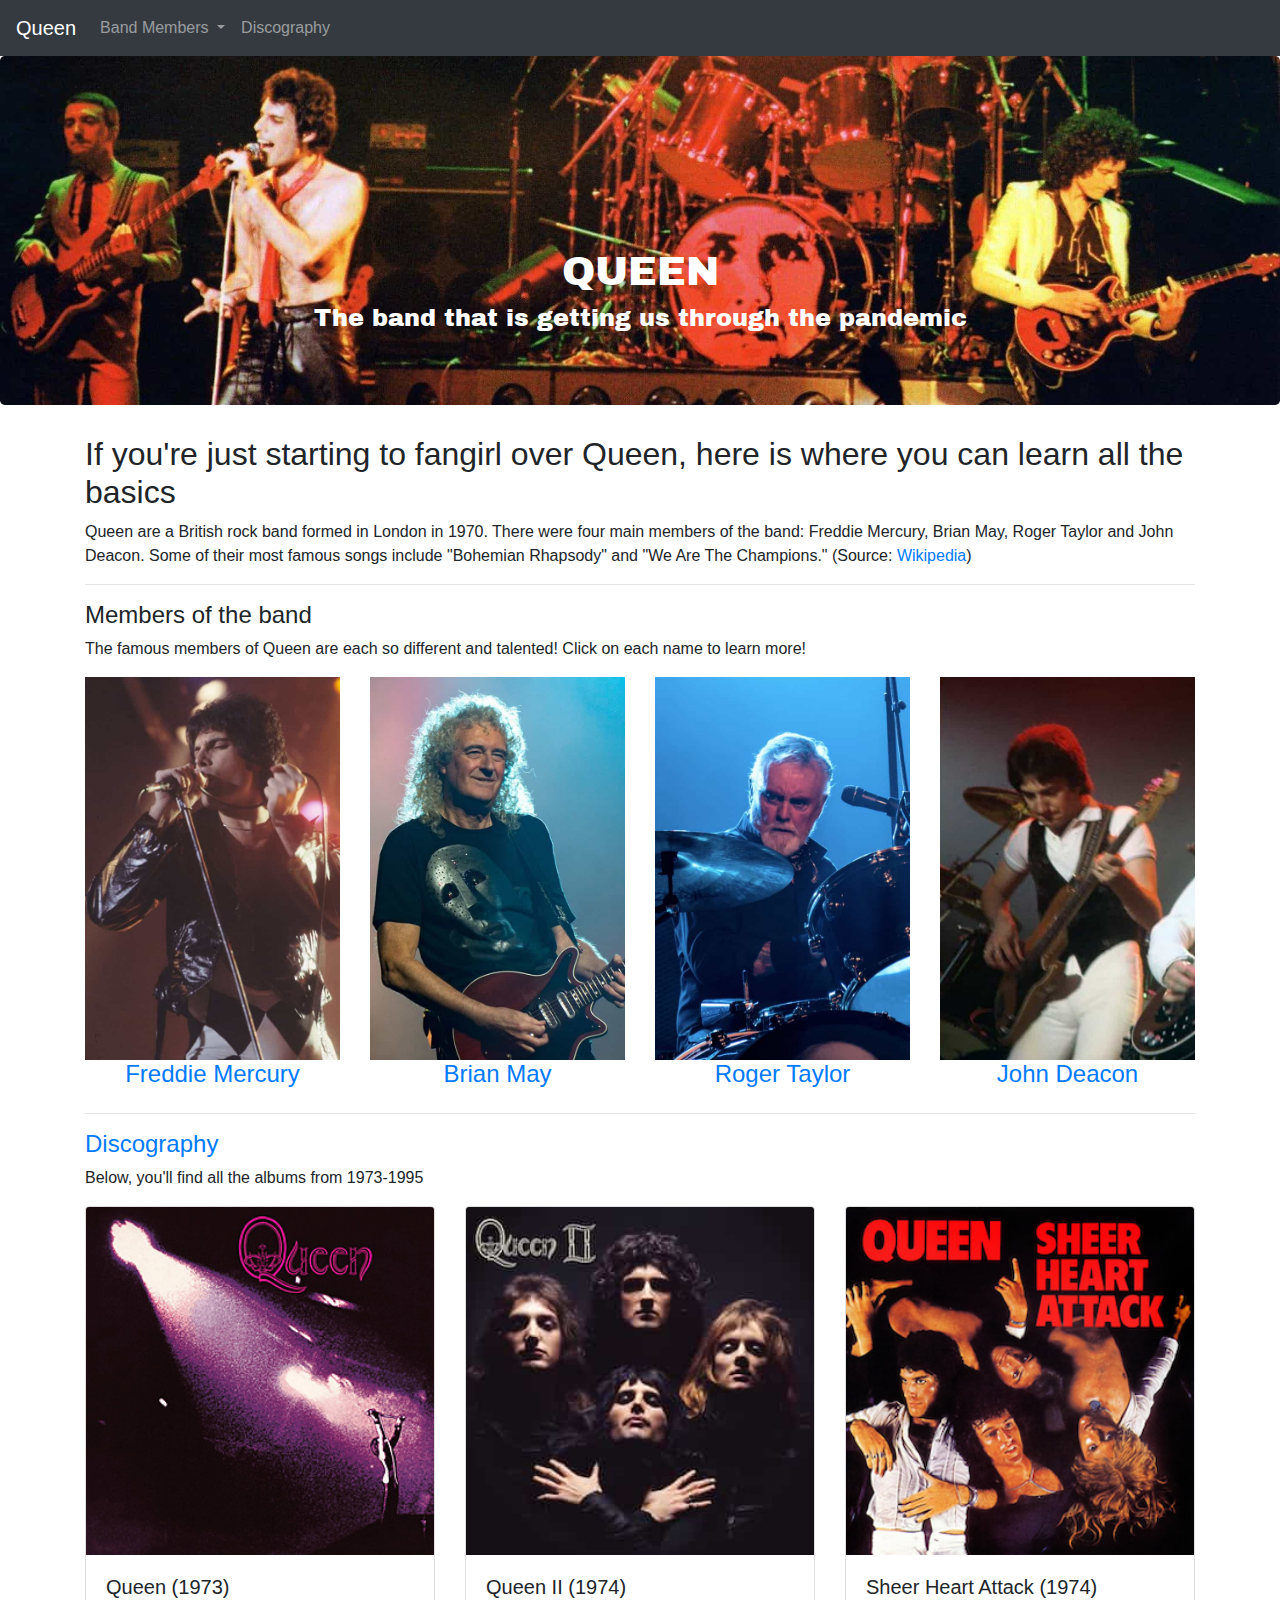
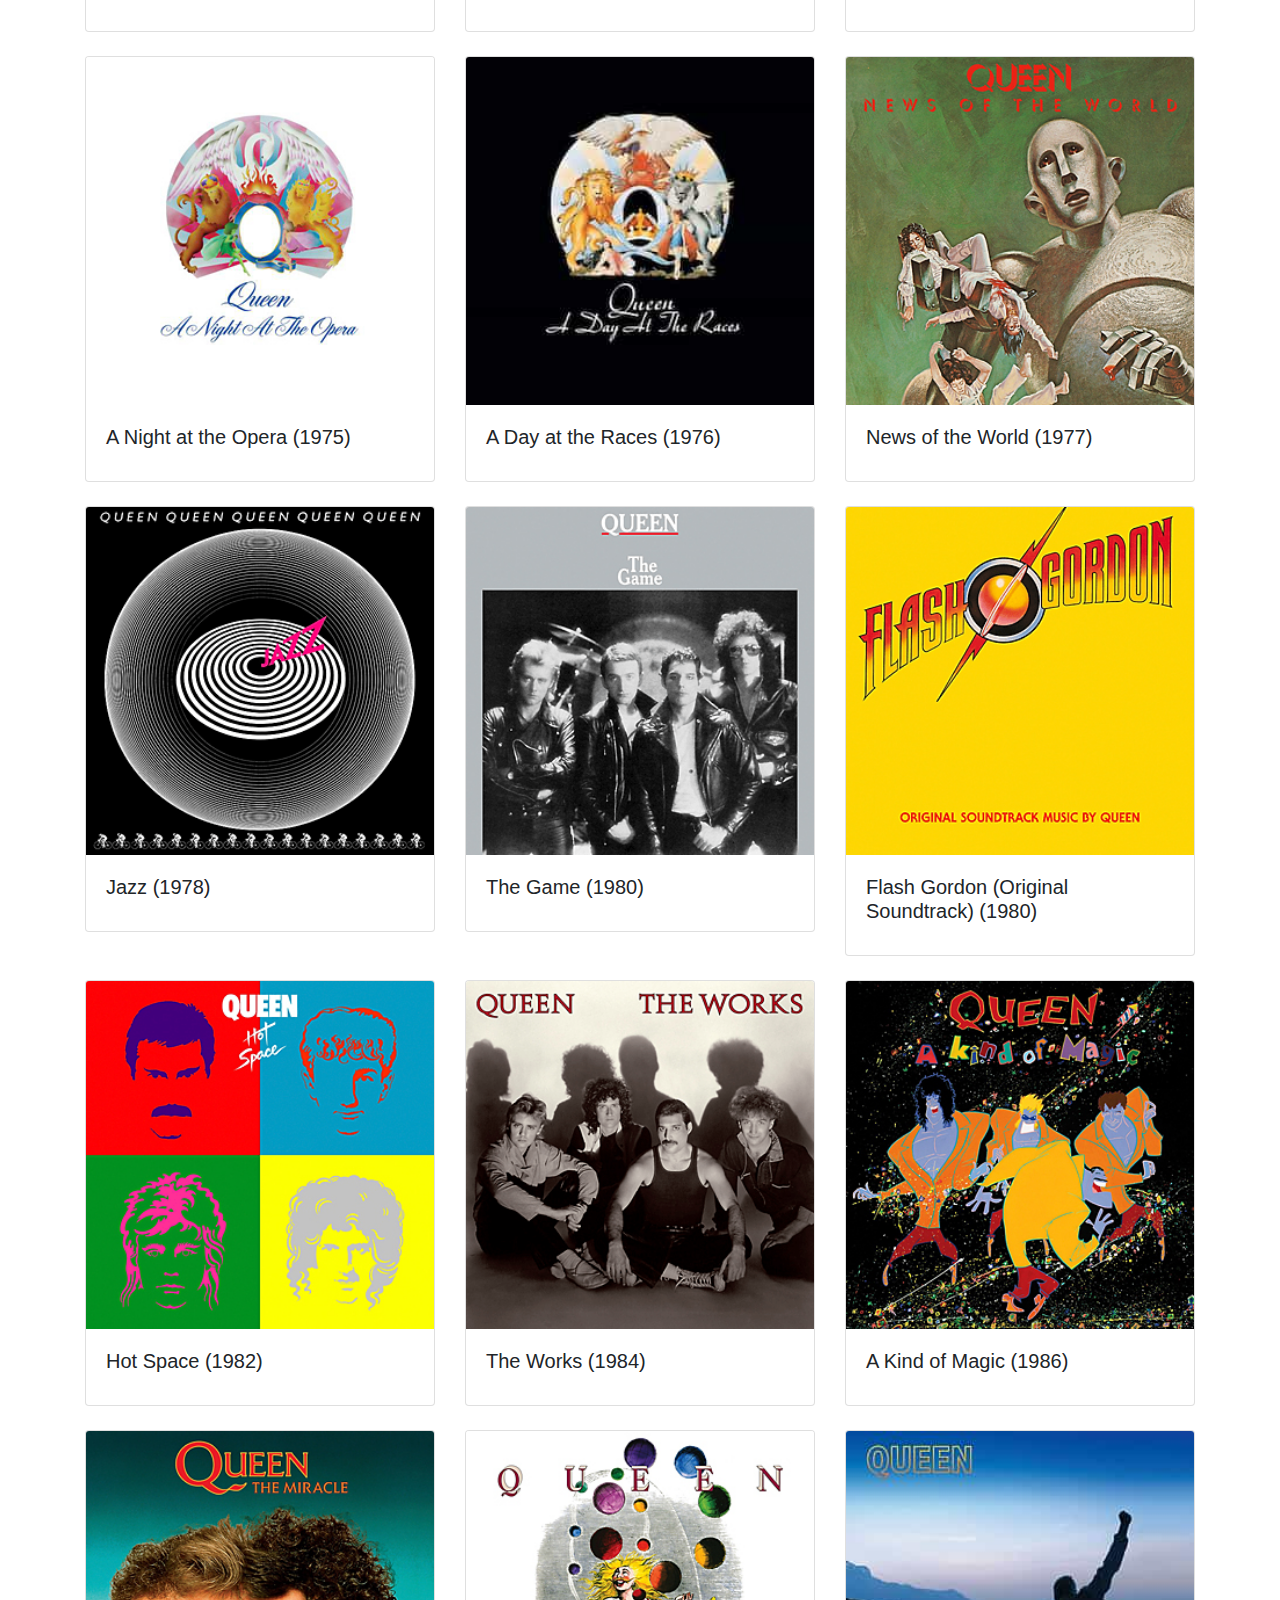
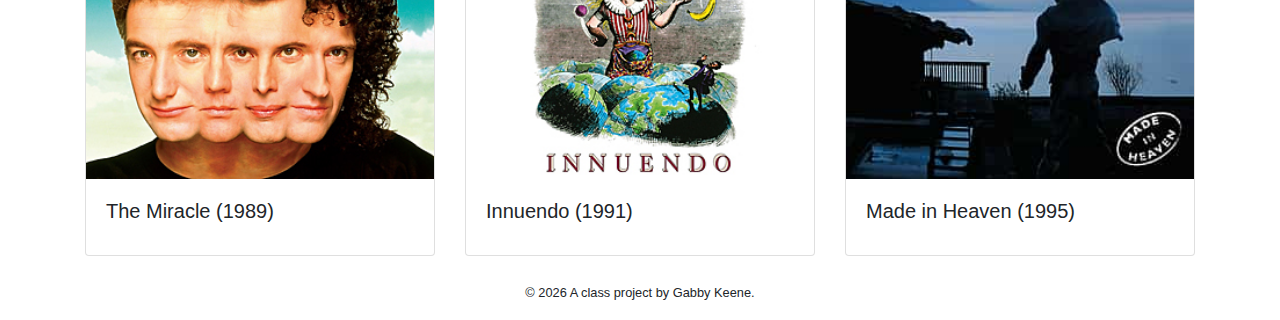
==== commit 31b86788: "third commit" ====
--- a/docs/index.html
+++ b/docs/index.html
@@ -8,6 +8,9 @@
     <meta http-equiv="X-UA-Compatible" content="IE=edge"/>
     <meta name="viewport" content="width=device-width, initial-scale=1, maximum-scale=1">
     <link rel="stylesheet" href="css/main.css">
+    <link rel="preconnect" href="https://fonts.gstatic.com">
+    <link href="https://fonts.googleapis.com/css2?family=Archivo+Black&display=swap" rel="stylesheet">
+
   </head>
   <body>
     <nav class="navbar navbar-expand-lg navbar-dark bg-dark">
@@ -35,115 +38,193 @@
         </div>
       </li>
       <li class="nav-item">
-         <a class="nav-link" href=" discography.html">Discography</a>
+         <a class="nav-link" href="discography.html">Discography</a>
       </li>
     </ul>
   </div>
 </nav>
     <div class="jumbotron banner text-center">
-  <h1>QUEEN</h1>
-  <p>A website by Gabby Keene</p>
+  <h1 class="jumbo">QUEEN</h1>
+  <h3 class="jumbo">The band that is getting us through the pandemic</h3>
 </div>
 
     
 <div class="container">
   
-      <h1>A website dedicated to the band, Queen</h1>
+      <h2>If you're just starting to fangirl over Queen, here is where you can learn all the basics</h2>
       <p>Queen are a British rock band formed in London in 1970. There were four main members of the band: Freddie Mercury, Brian May, Roger Taylor and John Deacon. Some of their most famous songs include "Bohemian Rhapsody" and "We Are The Champions." (Source: <a href="https://en.wikipedia.org/wiki/Queen_(band)#:~:text=Queen%20are%20a%20British%20rock,and%20John%20Deacon%20(bass).&text=He%20joined%20in%201970%20and%20suggested%20the%20name%20%22Queen%22." target="_blank">Wikipedia</a>)</p>
-      <h2>Members of the band</h2>
-      <p>Click on each name to go to their separate pages!</p>
+      <hr>
+      <h3>Members of the band</h3>
+      <p>The famous members of Queen are each so different and talented! Click on each name to learn more!</p>
     
 
   <div class="row">
     
-      <div class="col">
+      <div class="col-sm-6 col-md-3 col-lg-3">
         <img src="img/members/freddie-mercury-color.jpg" alt="members" class="img-fluid">
         <h3 class="index-members"><a href="members/freddie-mercury.html">Freddie Mercury</a></h3>
       </div>
     
-      <div class="col">
+      <div class="col-sm-6 col-md-3 col-lg-3">
         <img src="img/members/brian-may-color.jpg" alt="members" class="img-fluid">
         <h3 class="index-members"><a href="members/brian-may.html">Brian May</a></h3>
       </div>
     
-      <div class="col">
+      <div class="col-sm-6 col-md-3 col-lg-3">
         <img src="img/members/roger-taylor-color.jpg" alt="members" class="img-fluid">
         <h3 class="index-members"><a href="members/roger-taylor.html">Roger Taylor</a></h3>
       </div>
     
-      <div class="col">
+      <div class="col-sm-6 col-md-3 col-lg-3">
         <img src="img/members/john-deacon-color.jpg" alt="members" class="img-fluid">
         <h3 class="index-members"><a href="members/john-deacon.html">John Deacon</a></h3>
       </div>
     
   </div> 
 
-  <h2 class="index-members"><a href="discography.html">Discography</a></h2>
-
-<div class="index-discs">
-
-    <h3>Queen (1973) </h3>
-    <img src="img/discs/Queen_Queen.png" alt="discs" class="img-fluid">
-    <hr>
-  
-    <h3>Queen II (1974) </h3>
-    <img src="img/discs/Queen_Queen_II.jpg" alt="discs" class="img-fluid">
-    <hr>
-  
-    <h3>Sheer Heart Attack (1974) </h3>
-    <img src="img/discs/Queen_Sheer_Heart_Attack.png" alt="discs" class="img-fluid">
-    <hr>
-  
-    <h3>A Night at the Opera (1975) </h3>
-    <img src="img/discs/Queen_A_Night_At_The_Opera.png" alt="discs" class="img-fluid">
-    <hr>
-  
-    <h3>A Day at the Races (1976) </h3>
-    <img src="img/discs/Queen_A_Day_at_the_Races.jpg" alt="discs" class="img-fluid">
-    <hr>
-  
-    <h3>News of the World (1977) </h3>
-    <img src="img/discs/Queen_News_Of_The_World.png" alt="discs" class="img-fluid">
-    <hr>
-  
-    <h3>Jazz (1978) </h3>
-    <img src="img/discs/Queen_Jazz.png" alt="discs" class="img-fluid">
-    <hr>
-  
-    <h3>The Game (1980) </h3>
-    <img src="img/discs/Queen_The_Game.png" alt="discs" class="img-fluid">
-    <hr>
-  
-    <h3>Flash Gordon (Original Soundtrack) (1980) </h3>
-    <img src="img/discs/Queen_Flash_Gordon.png" alt="discs" class="img-fluid">
-    <hr>
-  
-    <h3>Hot Space (1982) </h3>
-    <img src="img/discs/Queen_Hot_Space.png" alt="discs" class="img-fluid">
-    <hr>
-  
-    <h3>The Works (1984) </h3>
-    <img src="img/discs/Queen_The_Works.png" alt="discs" class="img-fluid">
-    <hr>
-  
-    <h3>A Kind of Magic (1986) </h3>
-    <img src="img/discs/Queen_A_Kind_Of_Magic.png" alt="discs" class="img-fluid">
-    <hr>
-  
-    <h3>The Miracle (1989) </h3>
-    <img src="img/discs/Queen_The_Miracle.png" alt="discs" class="img-fluid">
-    <hr>
-  
-    <h3>Innuendo (1991) </h3>
-    <img src="img/discs/Queen_Innuendo.png" alt="discs" class="img-fluid">
-    <hr>
-  
-    <h3>Made in Heaven (1995) </h3>
-    <img src="img/discs/Queen_Made_in_Heaven.jpg" alt="discs" class="img-fluid">
-    <hr>
+<hr>
+
+  <h3 class="index-discography"><a href="discography.html">Discography</a></h3>
+  <p>Below, you'll find all the albums from 1973-1995</p>
+
+<div class="row row-cols-sm-2 row-cols-md-3">
+
+  <div class="col mb-4">
+    <div class="card">
+      <img src="img/discs/Queen_Queen.png" class="card-img-top" alt="discs">
+      <div class="card-body">
+        <h5 class="card-title">Queen (1973)</h5>
+      </div>
+    </div>
+  </div>
+  
+  <div class="col mb-4">
+    <div class="card">
+      <img src="img/discs/Queen_Queen_II.jpg" class="card-img-top" alt="discs">
+      <div class="card-body">
+        <h5 class="card-title">Queen II (1974)</h5>
+      </div>
+    </div>
+  </div>
+  
+  <div class="col mb-4">
+    <div class="card">
+      <img src="img/discs/Queen_Sheer_Heart_Attack.png" class="card-img-top" alt="discs">
+      <div class="card-body">
+        <h5 class="card-title">Sheer Heart Attack (1974)</h5>
+      </div>
+    </div>
+  </div>
+  
+  <div class="col mb-4">
+    <div class="card">
+      <img src="img/discs/Queen_A_Night_At_The_Opera.png" class="card-img-top" alt="discs">
+      <div class="card-body">
+        <h5 class="card-title">A Night at the Opera (1975)</h5>
+      </div>
+    </div>
+  </div>
+  
+  <div class="col mb-4">
+    <div class="card">
+      <img src="img/discs/Queen_A_Day_at_the_Races.jpg" class="card-img-top" alt="discs">
+      <div class="card-body">
+        <h5 class="card-title">A Day at the Races (1976)</h5>
+      </div>
+    </div>
+  </div>
+  
+  <div class="col mb-4">
+    <div class="card">
+      <img src="img/discs/Queen_News_Of_The_World.png" class="card-img-top" alt="discs">
+      <div class="card-body">
+        <h5 class="card-title">News of the World (1977)</h5>
+      </div>
+    </div>
+  </div>
+  
+  <div class="col mb-4">
+    <div class="card">
+      <img src="img/discs/Queen_Jazz.png" class="card-img-top" alt="discs">
+      <div class="card-body">
+        <h5 class="card-title">Jazz (1978)</h5>
+      </div>
+    </div>
+  </div>
+  
+  <div class="col mb-4">
+    <div class="card">
+      <img src="img/discs/Queen_The_Game.png" class="card-img-top" alt="discs">
+      <div class="card-body">
+        <h5 class="card-title">The Game (1980)</h5>
+      </div>
+    </div>
+  </div>
+  
+  <div class="col mb-4">
+    <div class="card">
+      <img src="img/discs/Queen_Flash_Gordon.png" class="card-img-top" alt="discs">
+      <div class="card-body">
+        <h5 class="card-title">Flash Gordon (Original Soundtrack) (1980)</h5>
+      </div>
+    </div>
+  </div>
+  
+  <div class="col mb-4">
+    <div class="card">
+      <img src="img/discs/Queen_Hot_Space.png" class="card-img-top" alt="discs">
+      <div class="card-body">
+        <h5 class="card-title">Hot Space (1982)</h5>
+      </div>
+    </div>
+  </div>
+  
+  <div class="col mb-4">
+    <div class="card">
+      <img src="img/discs/Queen_The_Works.png" class="card-img-top" alt="discs">
+      <div class="card-body">
+        <h5 class="card-title">The Works (1984)</h5>
+      </div>
+    </div>
+  </div>
+  
+  <div class="col mb-4">
+    <div class="card">
+      <img src="img/discs/Queen_A_Kind_Of_Magic.png" class="card-img-top" alt="discs">
+      <div class="card-body">
+        <h5 class="card-title">A Kind of Magic (1986)</h5>
+      </div>
+    </div>
+  </div>
+  
+  <div class="col mb-4">
+    <div class="card">
+      <img src="img/discs/Queen_The_Miracle.png" class="card-img-top" alt="discs">
+      <div class="card-body">
+        <h5 class="card-title">The Miracle (1989)</h5>
+      </div>
+    </div>
+  </div>
+  
+  <div class="col mb-4">
+    <div class="card">
+      <img src="img/discs/Queen_Innuendo.png" class="card-img-top" alt="discs">
+      <div class="card-body">
+        <h5 class="card-title">Innuendo (1991)</h5>
+      </div>
+    </div>
+  </div>
+  
+  <div class="col mb-4">
+    <div class="card">
+      <img src="img/discs/Queen_Made_in_Heaven.jpg" class="card-img-top" alt="discs">
+      <div class="card-body">
+        <h5 class="card-title">Made in Heaven (1995)</h5>
+      </div>
+    </div>
+  </div>
   
 </div>
-
 
 </div>
 
--- a/docs/css/main.css
+++ b/docs/css/main.css
@@ -3,5 +3,5 @@
  * Copyright 2011-2021 The Bootstrap Authors
  * Copyright 2011-2021 Twitter, Inc.
  * Licensed under MIT (https://github.com/twbs/bootstrap/blob/main/LICENSE)
- */:root{--blue:#007bff;--indigo:#6610f2;--purple:#6f42c1;--pink:#e83e8c;--red:#dc3545;--orange:#fd7e14;--yellow:#ffc107;--green:#28a745;--teal:#20c997;--cyan:#17a2b8;--white:#fff;--gray:#6c757d;--gray-dark:#343a40;--primary:#007bff;--secondary:#6c757d;--success:#28a745;--info:#17a2b8;--warning:#ffc107;--danger:#dc3545;--light:#f8f9fa;--dark:#343a40;--breakpoint-xs:0;--breakpoint-sm:576px;--breakpoint-md:768px;--breakpoint-lg:992px;--breakpoint-xl:1200px;--font-family-sans-serif:-apple-system,BlinkMacSystemFont,"Segoe UI",Roboto,"Helvetica Neue",Arial,"Noto Sans","Liberation Sans",sans-serif,"Apple Color Emoji","Segoe UI Emoji","Segoe UI Symbol","Noto Color Emoji";--font-family-monospace:SFMono-Regular,Menlo,Monaco,Consolas,"Liberation Mono","Courier New",monospace}*,:after,:before{box-sizing:border-box}html{font-family:sans-serif;line-height:1.15;-webkit-text-size-adjust:100%;-webkit-tap-highlight-color:rgba(0,0,0,0)}article,aside,figcaption,figure,footer,header,hgroup,main,nav,section{display:block}body{margin:0;font-family:-apple-system,BlinkMacSystemFont,Segoe UI,Roboto,Helvetica Neue,Arial,Noto Sans,Liberation Sans,sans-serif,Apple Color Emoji,Segoe UI Emoji,Segoe UI Symbol,Noto Color Emoji;font-size:1rem;font-weight:400;line-height:1.5;color:#212529;text-align:left;background-color:#fff}[tabindex="-1"]:focus:not(:focus-visible){outline:0!important}hr{box-sizing:content-box;height:0;overflow:visible}h1,h2,h3,h4,h5,h6{margin-top:0;margin-bottom:.5rem}p{margin-top:0;margin-bottom:1rem}abbr[data-original-title],abbr[title]{text-decoration:underline;-webkit-text-decoration:underline dotted;-moz-text-decoration:underline dotted;text-decoration:underline dotted;cursor:help;border-bottom:0;-webkit-text-decoration-skip-ink:none;text-decoration-skip-ink:none}address{font-style:normal;line-height:inherit}address,dl,ol,ul{margin-bottom:1rem}dl,ol,ul{margin-top:0}ol ol,ol ul,ul ol,ul ul{margin-bottom:0}dt{font-weight:700}dd{margin-bottom:.5rem;margin-left:0}blockquote{margin:0 0 1rem}b,strong{font-weight:bolder}small{font-size:80%}sub,sup{position:relative;font-size:75%;line-height:0;vertical-align:baseline}sub{bottom:-.25em}sup{top:-.5em}a{color:#007bff;text-decoration:none;background-color:transparent}a:hover{color:#0056b3;text-decoration:underline}a:not([href]):not([class]){color:inherit;text-decoration:none}a:not([href]):not([class]):hover{color:inherit;text-decoration:none}code,kbd,pre,samp{font-family:SFMono-Regular,Menlo,Monaco,Consolas,Liberation Mono,Courier New,monospace;font-size:1em}pre{margin-top:0;margin-bottom:1rem;overflow:auto;-ms-overflow-style:scrollbar}figure{margin:0 0 1rem}img{border-style:none}img,svg{vertical-align:middle}svg{overflow:hidden}table{border-collapse:collapse}caption{padding-top:.75rem;padding-bottom:.75rem;color:#6c757d;text-align:left;caption-side:bottom}th{text-align:inherit;text-align:-webkit-match-parent}label{display:inline-block;margin-bottom:.5rem}button{border-radius:0}button:focus:not(:focus-visible){outline:0}button,input,optgroup,select,textarea{margin:0;font-family:inherit;font-size:inherit;line-height:inherit}button,input{overflow:visible}button,select{text-transform:none}[role=button]{cursor:pointer}select{word-wrap:normal}[type=button],[type=reset],[type=submit],button{-webkit-appearance:button}[type=button]:not(:disabled),[type=reset]:not(:disabled),[type=submit]:not(:disabled),button:not(:disabled){cursor:pointer}[type=button]::-moz-focus-inner,[type=reset]::-moz-focus-inner,[type=submit]::-moz-focus-inner,button::-moz-focus-inner{padding:0;border-style:none}input[type=checkbox],input[type=radio]{box-sizing:border-box;padding:0}textarea{overflow:auto;resize:vertical}fieldset{min-width:0;padding:0;margin:0;border:0}legend{display:block;width:100%;max-width:100%;padding:0;margin-bottom:.5rem;font-size:1.5rem;line-height:inherit;color:inherit;white-space:normal}progress{vertical-align:baseline}[type=number]::-webkit-inner-spin-button,[type=number]::-webkit-outer-spin-button{height:auto}[type=search]{outline-offset:-2px;-webkit-appearance:none}[type=search]::-webkit-search-decoration{-webkit-appearance:none}::-webkit-file-upload-button{font:inherit;-webkit-appearance:button}output{display:inline-block}summary{display:list-item;cursor:pointer}template{display:none}[hidden]{display:none!important}.h1,.h2,.h3,.h4,.h5,.h6,h1,h2,h3,h4,h5,h6{margin-bottom:.5rem;font-weight:500;line-height:1.2}.h1,h1{font-size:2.5rem}.h2,h2{font-size:2rem}.h3,h3{font-size:1.75rem}.h4,h4{font-size:1.5rem}.h5,h5{font-size:1.25rem}.h6,h6{font-size:1rem}.lead{font-size:1.25rem;font-weight:300}.display-1{font-size:6rem}.display-1,.display-2{font-weight:300;line-height:1.2}.display-2{font-size:5.5rem}.display-3{font-size:4.5rem}.display-3,.display-4{font-weight:300;line-height:1.2}.display-4{font-size:3.5rem}hr{margin-top:1rem;margin-bottom:1rem;border:0;border-top:1px solid rgba(0,0,0,.1)}.small,small{font-size:80%;font-weight:400}.mark,mark{padding:.2em;background-color:#fcf8e3}.list-inline,.list-unstyled{padding-left:0;list-style:none}.list-inline-item{display:inline-block}.list-inline-item:not(:last-child){margin-right:.5rem}.initialism{font-size:90%;text-transform:uppercase}.blockquote{margin-bottom:1rem;font-size:1.25rem}.blockquote-footer{display:block;font-size:80%;color:#6c757d}.blockquote-footer:before{content:"\2014\00A0"}.img-fluid,.img-thumbnail{max-width:100%;height:auto}.img-thumbnail{padding:.25rem;background-color:#fff;border:1px solid #dee2e6;border-radius:.25rem}.figure{display:inline-block}.figure-img{margin-bottom:.5rem;line-height:1}.figure-caption{font-size:90%;color:#6c757d}code{font-size:87.5%;color:#e83e8c;word-wrap:break-word}a>code{color:inherit}kbd{padding:.2rem .4rem;font-size:87.5%;color:#fff;background-color:#212529;border-radius:.2rem}kbd kbd{padding:0;font-size:100%;font-weight:700}pre{display:block;font-size:87.5%;color:#212529}pre code{font-size:inherit;color:inherit;word-break:normal}.pre-scrollable{max-height:340px;overflow-y:scroll}.container,.container-fluid,.container-lg,.container-md,.container-sm,.container-xl{width:100%;padding-right:15px;padding-left:15px;margin-right:auto;margin-left:auto}@media (min-width:576px){.container,.container-sm{max-width:540px}}@media (min-width:768px){.container,.container-md,.container-sm{max-width:720px}}@media (min-width:992px){.container,.container-lg,.container-md,.container-sm{max-width:960px}}@media (min-width:1200px){.container,.container-lg,.container-md,.container-sm,.container-xl{max-width:1140px}}.row{display:-webkit-flex;display:-ms-flexbox;display:flex;-webkit-flex-wrap:wrap;-ms-flex-wrap:wrap;flex-wrap:wrap;margin-right:-15px;margin-left:-15px}.no-gutters{margin-right:0;margin-left:0}.no-gutters>.col,.no-gutters>[class*=col-]{padding-right:0;padding-left:0}.col,.col-1,.col-2,.col-3,.col-4,.col-5,.col-6,.col-7,.col-8,.col-9,.col-10,.col-11,.col-12,.col-auto,.col-lg,.col-lg-1,.col-lg-2,.col-lg-3,.col-lg-4,.col-lg-5,.col-lg-6,.col-lg-7,.col-lg-8,.col-lg-9,.col-lg-10,.col-lg-11,.col-lg-12,.col-lg-auto,.col-md,.col-md-1,.col-md-2,.col-md-3,.col-md-4,.col-md-5,.col-md-6,.col-md-7,.col-md-8,.col-md-9,.col-md-10,.col-md-11,.col-md-12,.col-md-auto,.col-sm,.col-sm-1,.col-sm-2,.col-sm-3,.col-sm-4,.col-sm-5,.col-sm-6,.col-sm-7,.col-sm-8,.col-sm-9,.col-sm-10,.col-sm-11,.col-sm-12,.col-sm-auto,.col-xl,.col-xl-1,.col-xl-2,.col-xl-3,.col-xl-4,.col-xl-5,.col-xl-6,.col-xl-7,.col-xl-8,.col-xl-9,.col-xl-10,.col-xl-11,.col-xl-12,.col-xl-auto{position:relative;width:100%;padding-right:15px;padding-left:15px}.col{-webkit-flex-basis:0;-ms-flex-preferred-size:0;flex-basis:0;-webkit-flex-grow:1;-ms-flex-positive:1;flex-grow:1;max-width:100%}.row-cols-1>*{-webkit-flex:0 0 100%;-ms-flex:0 0 100%;flex:0 0 100%;max-width:100%}.row-cols-2>*{-webkit-flex:0 0 50%;-ms-flex:0 0 50%;flex:0 0 50%;max-width:50%}.row-cols-3>*{-webkit-flex:0 0 33.33333%;-ms-flex:0 0 33.33333%;flex:0 0 33.33333%;max-width:33.33333%}.row-cols-4>*{-webkit-flex:0 0 25%;-ms-flex:0 0 25%;flex:0 0 25%;max-width:25%}.row-cols-5>*{-webkit-flex:0 0 20%;-ms-flex:0 0 20%;flex:0 0 20%;max-width:20%}.row-cols-6>*{-webkit-flex:0 0 16.66667%;-ms-flex:0 0 16.66667%;flex:0 0 16.66667%;max-width:16.66667%}.col-auto{-webkit-flex:0 0 auto;-ms-flex:0 0 auto;flex:0 0 auto;width:auto;max-width:100%}.col-1{-webkit-flex:0 0 8.33333%;-ms-flex:0 0 8.33333%;flex:0 0 8.33333%;max-width:8.33333%}.col-2{-webkit-flex:0 0 16.66667%;-ms-flex:0 0 16.66667%;flex:0 0 16.66667%;max-width:16.66667%}.col-3{-webkit-flex:0 0 25%;-ms-flex:0 0 25%;flex:0 0 25%;max-width:25%}.col-4{-webkit-flex:0 0 33.33333%;-ms-flex:0 0 33.33333%;flex:0 0 33.33333%;max-width:33.33333%}.col-5{-webkit-flex:0 0 41.66667%;-ms-flex:0 0 41.66667%;flex:0 0 41.66667%;max-width:41.66667%}.col-6{-webkit-flex:0 0 50%;-ms-flex:0 0 50%;flex:0 0 50%;max-width:50%}.col-7{-webkit-flex:0 0 58.33333%;-ms-flex:0 0 58.33333%;flex:0 0 58.33333%;max-width:58.33333%}.col-8{-webkit-flex:0 0 66.66667%;-ms-flex:0 0 66.66667%;flex:0 0 66.66667%;max-width:66.66667%}.col-9{-webkit-flex:0 0 75%;-ms-flex:0 0 75%;flex:0 0 75%;max-width:75%}.col-10{-webkit-flex:0 0 83.33333%;-ms-flex:0 0 83.33333%;flex:0 0 83.33333%;max-width:83.33333%}.col-11{-webkit-flex:0 0 91.66667%;-ms-flex:0 0 91.66667%;flex:0 0 91.66667%;max-width:91.66667%}.col-12{-webkit-flex:0 0 100%;-ms-flex:0 0 100%;flex:0 0 100%;max-width:100%}.order-first{-webkit-order:-1;-ms-flex-order:-1;order:-1}.order-last{-webkit-order:13;-ms-flex-order:13;order:13}.order-0{-webkit-order:0;-ms-flex-order:0;order:0}.order-1{-webkit-order:1;-ms-flex-order:1;order:1}.order-2{-webkit-order:2;-ms-flex-order:2;order:2}.order-3{-webkit-order:3;-ms-flex-order:3;order:3}.order-4{-webkit-order:4;-ms-flex-order:4;order:4}.order-5{-webkit-order:5;-ms-flex-order:5;order:5}.order-6{-webkit-order:6;-ms-flex-order:6;order:6}.order-7{-webkit-order:7;-ms-flex-order:7;order:7}.order-8{-webkit-order:8;-ms-flex-order:8;order:8}.order-9{-webkit-order:9;-ms-flex-order:9;order:9}.order-10{-webkit-order:10;-ms-flex-order:10;order:10}.order-11{-webkit-order:11;-ms-flex-order:11;order:11}.order-12{-webkit-order:12;-ms-flex-order:12;order:12}.offset-1{margin-left:8.33333%}.offset-2{margin-left:16.66667%}.offset-3{margin-left:25%}.offset-4{margin-left:33.33333%}.offset-5{margin-left:41.66667%}.offset-6{margin-left:50%}.offset-7{margin-left:58.33333%}.offset-8{margin-left:66.66667%}.offset-9{margin-left:75%}.offset-10{margin-left:83.33333%}.offset-11{margin-left:91.66667%}@media (min-width:576px){.col-sm{-webkit-flex-basis:0;-ms-flex-preferred-size:0;flex-basis:0;-webkit-flex-grow:1;-ms-flex-positive:1;flex-grow:1;max-width:100%}.row-cols-sm-1>*{-webkit-flex:0 0 100%;-ms-flex:0 0 100%;flex:0 0 100%;max-width:100%}.row-cols-sm-2>*{-webkit-flex:0 0 50%;-ms-flex:0 0 50%;flex:0 0 50%;max-width:50%}.row-cols-sm-3>*{-webkit-flex:0 0 33.33333%;-ms-flex:0 0 33.33333%;flex:0 0 33.33333%;max-width:33.33333%}.row-cols-sm-4>*{-webkit-flex:0 0 25%;-ms-flex:0 0 25%;flex:0 0 25%;max-width:25%}.row-cols-sm-5>*{-webkit-flex:0 0 20%;-ms-flex:0 0 20%;flex:0 0 20%;max-width:20%}.row-cols-sm-6>*{-webkit-flex:0 0 16.66667%;-ms-flex:0 0 16.66667%;flex:0 0 16.66667%;max-width:16.66667%}.col-sm-auto{-webkit-flex:0 0 auto;-ms-flex:0 0 auto;flex:0 0 auto;width:auto;max-width:100%}.col-sm-1{-webkit-flex:0 0 8.33333%;-ms-flex:0 0 8.33333%;flex:0 0 8.33333%;max-width:8.33333%}.col-sm-2{-webkit-flex:0 0 16.66667%;-ms-flex:0 0 16.66667%;flex:0 0 16.66667%;max-width:16.66667%}.col-sm-3{-webkit-flex:0 0 25%;-ms-flex:0 0 25%;flex:0 0 25%;max-width:25%}.col-sm-4{-webkit-flex:0 0 33.33333%;-ms-flex:0 0 33.33333%;flex:0 0 33.33333%;max-width:33.33333%}.col-sm-5{-webkit-flex:0 0 41.66667%;-ms-flex:0 0 41.66667%;flex:0 0 41.66667%;max-width:41.66667%}.col-sm-6{-webkit-flex:0 0 50%;-ms-flex:0 0 50%;flex:0 0 50%;max-width:50%}.col-sm-7{-webkit-flex:0 0 58.33333%;-ms-flex:0 0 58.33333%;flex:0 0 58.33333%;max-width:58.33333%}.col-sm-8{-webkit-flex:0 0 66.66667%;-ms-flex:0 0 66.66667%;flex:0 0 66.66667%;max-width:66.66667%}.col-sm-9{-webkit-flex:0 0 75%;-ms-flex:0 0 75%;flex:0 0 75%;max-width:75%}.col-sm-10{-webkit-flex:0 0 83.33333%;-ms-flex:0 0 83.33333%;flex:0 0 83.33333%;max-width:83.33333%}.col-sm-11{-webkit-flex:0 0 91.66667%;-ms-flex:0 0 91.66667%;flex:0 0 91.66667%;max-width:91.66667%}.col-sm-12{-webkit-flex:0 0 100%;-ms-flex:0 0 100%;flex:0 0 100%;max-width:100%}.order-sm-first{-webkit-order:-1;-ms-flex-order:-1;order:-1}.order-sm-last{-webkit-order:13;-ms-flex-order:13;order:13}.order-sm-0{-webkit-order:0;-ms-flex-order:0;order:0}.order-sm-1{-webkit-order:1;-ms-flex-order:1;order:1}.order-sm-2{-webkit-order:2;-ms-flex-order:2;order:2}.order-sm-3{-webkit-order:3;-ms-flex-order:3;order:3}.order-sm-4{-webkit-order:4;-ms-flex-order:4;order:4}.order-sm-5{-webkit-order:5;-ms-flex-order:5;order:5}.order-sm-6{-webkit-order:6;-ms-flex-order:6;order:6}.order-sm-7{-webkit-order:7;-ms-flex-order:7;order:7}.order-sm-8{-webkit-order:8;-ms-flex-order:8;order:8}.order-sm-9{-webkit-order:9;-ms-flex-order:9;order:9}.order-sm-10{-webkit-order:10;-ms-flex-order:10;order:10}.order-sm-11{-webkit-order:11;-ms-flex-order:11;order:11}.order-sm-12{-webkit-order:12;-ms-flex-order:12;order:12}.offset-sm-0{margin-left:0}.offset-sm-1{margin-left:8.33333%}.offset-sm-2{margin-left:16.66667%}.offset-sm-3{margin-left:25%}.offset-sm-4{margin-left:33.33333%}.offset-sm-5{margin-left:41.66667%}.offset-sm-6{margin-left:50%}.offset-sm-7{margin-left:58.33333%}.offset-sm-8{margin-left:66.66667%}.offset-sm-9{margin-left:75%}.offset-sm-10{margin-left:83.33333%}.offset-sm-11{margin-left:91.66667%}}@media (min-width:768px){.col-md{-webkit-flex-basis:0;-ms-flex-preferred-size:0;flex-basis:0;-webkit-flex-grow:1;-ms-flex-positive:1;flex-grow:1;max-width:100%}.row-cols-md-1>*{-webkit-flex:0 0 100%;-ms-flex:0 0 100%;flex:0 0 100%;max-width:100%}.row-cols-md-2>*{-webkit-flex:0 0 50%;-ms-flex:0 0 50%;flex:0 0 50%;max-width:50%}.row-cols-md-3>*{-webkit-flex:0 0 33.33333%;-ms-flex:0 0 33.33333%;flex:0 0 33.33333%;max-width:33.33333%}.row-cols-md-4>*{-webkit-flex:0 0 25%;-ms-flex:0 0 25%;flex:0 0 25%;max-width:25%}.row-cols-md-5>*{-webkit-flex:0 0 20%;-ms-flex:0 0 20%;flex:0 0 20%;max-width:20%}.row-cols-md-6>*{-webkit-flex:0 0 16.66667%;-ms-flex:0 0 16.66667%;flex:0 0 16.66667%;max-width:16.66667%}.col-md-auto{-webkit-flex:0 0 auto;-ms-flex:0 0 auto;flex:0 0 auto;width:auto;max-width:100%}.col-md-1{-webkit-flex:0 0 8.33333%;-ms-flex:0 0 8.33333%;flex:0 0 8.33333%;max-width:8.33333%}.col-md-2{-webkit-flex:0 0 16.66667%;-ms-flex:0 0 16.66667%;flex:0 0 16.66667%;max-width:16.66667%}.col-md-3{-webkit-flex:0 0 25%;-ms-flex:0 0 25%;flex:0 0 25%;max-width:25%}.col-md-4{-webkit-flex:0 0 33.33333%;-ms-flex:0 0 33.33333%;flex:0 0 33.33333%;max-width:33.33333%}.col-md-5{-webkit-flex:0 0 41.66667%;-ms-flex:0 0 41.66667%;flex:0 0 41.66667%;max-width:41.66667%}.col-md-6{-webkit-flex:0 0 50%;-ms-flex:0 0 50%;flex:0 0 50%;max-width:50%}.col-md-7{-webkit-flex:0 0 58.33333%;-ms-flex:0 0 58.33333%;flex:0 0 58.33333%;max-width:58.33333%}.col-md-8{-webkit-flex:0 0 66.66667%;-ms-flex:0 0 66.66667%;flex:0 0 66.66667%;max-width:66.66667%}.col-md-9{-webkit-flex:0 0 75%;-ms-flex:0 0 75%;flex:0 0 75%;max-width:75%}.col-md-10{-webkit-flex:0 0 83.33333%;-ms-flex:0 0 83.33333%;flex:0 0 83.33333%;max-width:83.33333%}.col-md-11{-webkit-flex:0 0 91.66667%;-ms-flex:0 0 91.66667%;flex:0 0 91.66667%;max-width:91.66667%}.col-md-12{-webkit-flex:0 0 100%;-ms-flex:0 0 100%;flex:0 0 100%;max-width:100%}.order-md-first{-webkit-order:-1;-ms-flex-order:-1;order:-1}.order-md-last{-webkit-order:13;-ms-flex-order:13;order:13}.order-md-0{-webkit-order:0;-ms-flex-order:0;order:0}.order-md-1{-webkit-order:1;-ms-flex-order:1;order:1}.order-md-2{-webkit-order:2;-ms-flex-order:2;order:2}.order-md-3{-webkit-order:3;-ms-flex-order:3;order:3}.order-md-4{-webkit-order:4;-ms-flex-order:4;order:4}.order-md-5{-webkit-order:5;-ms-flex-order:5;order:5}.order-md-6{-webkit-order:6;-ms-flex-order:6;order:6}.order-md-7{-webkit-order:7;-ms-flex-order:7;order:7}.order-md-8{-webkit-order:8;-ms-flex-order:8;order:8}.order-md-9{-webkit-order:9;-ms-flex-order:9;order:9}.order-md-10{-webkit-order:10;-ms-flex-order:10;order:10}.order-md-11{-webkit-order:11;-ms-flex-order:11;order:11}.order-md-12{-webkit-order:12;-ms-flex-order:12;order:12}.offset-md-0{margin-left:0}.offset-md-1{margin-left:8.33333%}.offset-md-2{margin-left:16.66667%}.offset-md-3{margin-left:25%}.offset-md-4{margin-left:33.33333%}.offset-md-5{margin-left:41.66667%}.offset-md-6{margin-left:50%}.offset-md-7{margin-left:58.33333%}.offset-md-8{margin-left:66.66667%}.offset-md-9{margin-left:75%}.offset-md-10{margin-left:83.33333%}.offset-md-11{margin-left:91.66667%}}@media (min-width:992px){.col-lg{-webkit-flex-basis:0;-ms-flex-preferred-size:0;flex-basis:0;-webkit-flex-grow:1;-ms-flex-positive:1;flex-grow:1;max-width:100%}.row-cols-lg-1>*{-webkit-flex:0 0 100%;-ms-flex:0 0 100%;flex:0 0 100%;max-width:100%}.row-cols-lg-2>*{-webkit-flex:0 0 50%;-ms-flex:0 0 50%;flex:0 0 50%;max-width:50%}.row-cols-lg-3>*{-webkit-flex:0 0 33.33333%;-ms-flex:0 0 33.33333%;flex:0 0 33.33333%;max-width:33.33333%}.row-cols-lg-4>*{-webkit-flex:0 0 25%;-ms-flex:0 0 25%;flex:0 0 25%;max-width:25%}.row-cols-lg-5>*{-webkit-flex:0 0 20%;-ms-flex:0 0 20%;flex:0 0 20%;max-width:20%}.row-cols-lg-6>*{-webkit-flex:0 0 16.66667%;-ms-flex:0 0 16.66667%;flex:0 0 16.66667%;max-width:16.66667%}.col-lg-auto{-webkit-flex:0 0 auto;-ms-flex:0 0 auto;flex:0 0 auto;width:auto;max-width:100%}.col-lg-1{-webkit-flex:0 0 8.33333%;-ms-flex:0 0 8.33333%;flex:0 0 8.33333%;max-width:8.33333%}.col-lg-2{-webkit-flex:0 0 16.66667%;-ms-flex:0 0 16.66667%;flex:0 0 16.66667%;max-width:16.66667%}.col-lg-3{-webkit-flex:0 0 25%;-ms-flex:0 0 25%;flex:0 0 25%;max-width:25%}.col-lg-4{-webkit-flex:0 0 33.33333%;-ms-flex:0 0 33.33333%;flex:0 0 33.33333%;max-width:33.33333%}.col-lg-5{-webkit-flex:0 0 41.66667%;-ms-flex:0 0 41.66667%;flex:0 0 41.66667%;max-width:41.66667%}.col-lg-6{-webkit-flex:0 0 50%;-ms-flex:0 0 50%;flex:0 0 50%;max-width:50%}.col-lg-7{-webkit-flex:0 0 58.33333%;-ms-flex:0 0 58.33333%;flex:0 0 58.33333%;max-width:58.33333%}.col-lg-8{-webkit-flex:0 0 66.66667%;-ms-flex:0 0 66.66667%;flex:0 0 66.66667%;max-width:66.66667%}.col-lg-9{-webkit-flex:0 0 75%;-ms-flex:0 0 75%;flex:0 0 75%;max-width:75%}.col-lg-10{-webkit-flex:0 0 83.33333%;-ms-flex:0 0 83.33333%;flex:0 0 83.33333%;max-width:83.33333%}.col-lg-11{-webkit-flex:0 0 91.66667%;-ms-flex:0 0 91.66667%;flex:0 0 91.66667%;max-width:91.66667%}.col-lg-12{-webkit-flex:0 0 100%;-ms-flex:0 0 100%;flex:0 0 100%;max-width:100%}.order-lg-first{-webkit-order:-1;-ms-flex-order:-1;order:-1}.order-lg-last{-webkit-order:13;-ms-flex-order:13;order:13}.order-lg-0{-webkit-order:0;-ms-flex-order:0;order:0}.order-lg-1{-webkit-order:1;-ms-flex-order:1;order:1}.order-lg-2{-webkit-order:2;-ms-flex-order:2;order:2}.order-lg-3{-webkit-order:3;-ms-flex-order:3;order:3}.order-lg-4{-webkit-order:4;-ms-flex-order:4;order:4}.order-lg-5{-webkit-order:5;-ms-flex-order:5;order:5}.order-lg-6{-webkit-order:6;-ms-flex-order:6;order:6}.order-lg-7{-webkit-order:7;-ms-flex-order:7;order:7}.order-lg-8{-webkit-order:8;-ms-flex-order:8;order:8}.order-lg-9{-webkit-order:9;-ms-flex-order:9;order:9}.order-lg-10{-webkit-order:10;-ms-flex-order:10;order:10}.order-lg-11{-webkit-order:11;-ms-flex-order:11;order:11}.order-lg-12{-webkit-order:12;-ms-flex-order:12;order:12}.offset-lg-0{margin-left:0}.offset-lg-1{margin-left:8.33333%}.offset-lg-2{margin-left:16.66667%}.offset-lg-3{margin-left:25%}.offset-lg-4{margin-left:33.33333%}.offset-lg-5{margin-left:41.66667%}.offset-lg-6{margin-left:50%}.offset-lg-7{margin-left:58.33333%}.offset-lg-8{margin-left:66.66667%}.offset-lg-9{margin-left:75%}.offset-lg-10{margin-left:83.33333%}.offset-lg-11{margin-left:91.66667%}}@media (min-width:1200px){.col-xl{-webkit-flex-basis:0;-ms-flex-preferred-size:0;flex-basis:0;-webkit-flex-grow:1;-ms-flex-positive:1;flex-grow:1;max-width:100%}.row-cols-xl-1>*{-webkit-flex:0 0 100%;-ms-flex:0 0 100%;flex:0 0 100%;max-width:100%}.row-cols-xl-2>*{-webkit-flex:0 0 50%;-ms-flex:0 0 50%;flex:0 0 50%;max-width:50%}.row-cols-xl-3>*{-webkit-flex:0 0 33.33333%;-ms-flex:0 0 33.33333%;flex:0 0 33.33333%;max-width:33.33333%}.row-cols-xl-4>*{-webkit-flex:0 0 25%;-ms-flex:0 0 25%;flex:0 0 25%;max-width:25%}.row-cols-xl-5>*{-webkit-flex:0 0 20%;-ms-flex:0 0 20%;flex:0 0 20%;max-width:20%}.row-cols-xl-6>*{-webkit-flex:0 0 16.66667%;-ms-flex:0 0 16.66667%;flex:0 0 16.66667%;max-width:16.66667%}.col-xl-auto{-webkit-flex:0 0 auto;-ms-flex:0 0 auto;flex:0 0 auto;width:auto;max-width:100%}.col-xl-1{-webkit-flex:0 0 8.33333%;-ms-flex:0 0 8.33333%;flex:0 0 8.33333%;max-width:8.33333%}.col-xl-2{-webkit-flex:0 0 16.66667%;-ms-flex:0 0 16.66667%;flex:0 0 16.66667%;max-width:16.66667%}.col-xl-3{-webkit-flex:0 0 25%;-ms-flex:0 0 25%;flex:0 0 25%;max-width:25%}.col-xl-4{-webkit-flex:0 0 33.33333%;-ms-flex:0 0 33.33333%;flex:0 0 33.33333%;max-width:33.33333%}.col-xl-5{-webkit-flex:0 0 41.66667%;-ms-flex:0 0 41.66667%;flex:0 0 41.66667%;max-width:41.66667%}.col-xl-6{-webkit-flex:0 0 50%;-ms-flex:0 0 50%;flex:0 0 50%;max-width:50%}.col-xl-7{-webkit-flex:0 0 58.33333%;-ms-flex:0 0 58.33333%;flex:0 0 58.33333%;max-width:58.33333%}.col-xl-8{-webkit-flex:0 0 66.66667%;-ms-flex:0 0 66.66667%;flex:0 0 66.66667%;max-width:66.66667%}.col-xl-9{-webkit-flex:0 0 75%;-ms-flex:0 0 75%;flex:0 0 75%;max-width:75%}.col-xl-10{-webkit-flex:0 0 83.33333%;-ms-flex:0 0 83.33333%;flex:0 0 83.33333%;max-width:83.33333%}.col-xl-11{-webkit-flex:0 0 91.66667%;-ms-flex:0 0 91.66667%;flex:0 0 91.66667%;max-width:91.66667%}.col-xl-12{-webkit-flex:0 0 100%;-ms-flex:0 0 100%;flex:0 0 100%;max-width:100%}.order-xl-first{-webkit-order:-1;-ms-flex-order:-1;order:-1}.order-xl-last{-webkit-order:13;-ms-flex-order:13;order:13}.order-xl-0{-webkit-order:0;-ms-flex-order:0;order:0}.order-xl-1{-webkit-order:1;-ms-flex-order:1;order:1}.order-xl-2{-webkit-order:2;-ms-flex-order:2;order:2}.order-xl-3{-webkit-order:3;-ms-flex-order:3;order:3}.order-xl-4{-webkit-order:4;-ms-flex-order:4;order:4}.order-xl-5{-webkit-order:5;-ms-flex-order:5;order:5}.order-xl-6{-webkit-order:6;-ms-flex-order:6;order:6}.order-xl-7{-webkit-order:7;-ms-flex-order:7;order:7}.order-xl-8{-webkit-order:8;-ms-flex-order:8;order:8}.order-xl-9{-webkit-order:9;-ms-flex-order:9;order:9}.order-xl-10{-webkit-order:10;-ms-flex-order:10;order:10}.order-xl-11{-webkit-order:11;-ms-flex-order:11;order:11}.order-xl-12{-webkit-order:12;-ms-flex-order:12;order:12}.offset-xl-0{margin-left:0}.offset-xl-1{margin-left:8.33333%}.offset-xl-2{margin-left:16.66667%}.offset-xl-3{margin-left:25%}.offset-xl-4{margin-left:33.33333%}.offset-xl-5{margin-left:41.66667%}.offset-xl-6{margin-left:50%}.offset-xl-7{margin-left:58.33333%}.offset-xl-8{margin-left:66.66667%}.offset-xl-9{margin-left:75%}.offset-xl-10{margin-left:83.33333%}.offset-xl-11{margin-left:91.66667%}}.table{width:100%;margin-bottom:1rem;color:#212529}.table td,.table th{padding:.75rem;vertical-align:top;border-top:1px solid #dee2e6}.table thead th{vertical-align:bottom;border-bottom:2px solid #dee2e6}.table tbody+tbody{border-top:2px solid #dee2e6}.table-sm td,.table-sm th{padding:.3rem}.table-bordered,.table-bordered td,.table-bordered th{border:1px solid #dee2e6}.table-bordered thead td,.table-bordered thead th{border-bottom-width:2px}.table-borderless tbody+tbody,.table-borderless td,.table-borderless th,.table-borderless thead th{border:0}.table-striped tbody tr:nth-of-type(odd){background-color:rgba(0,0,0,.05)}.table-hover tbody tr:hover{color:#212529;background-color:rgba(0,0,0,.075)}.table-primary,.table-primary>td,.table-primary>th{background-color:#b8daff}.table-primary tbody+tbody,.table-primary td,.table-primary th,.table-primary thead th{border-color:#7abaff}.table-hover .table-primary:hover{background-color:#9fcdff}.table-hover .table-primary:hover>td,.table-hover .table-primary:hover>th{background-color:#9fcdff}.table-secondary,.table-secondary>td,.table-secondary>th{background-color:#d6d8db}.table-secondary tbody+tbody,.table-secondary td,.table-secondary th,.table-secondary thead th{border-color:#b3b7bb}.table-hover .table-secondary:hover{background-color:#c8cbcf}.table-hover .table-secondary:hover>td,.table-hover .table-secondary:hover>th{background-color:#c8cbcf}.table-success,.table-success>td,.table-success>th{background-color:#c3e6cb}.table-success tbody+tbody,.table-success td,.table-success th,.table-success thead th{border-color:#8fd19e}.table-hover .table-success:hover{background-color:#b1dfbb}.table-hover .table-success:hover>td,.table-hover .table-success:hover>th{background-color:#b1dfbb}.table-info,.table-info>td,.table-info>th{background-color:#bee5eb}.table-info tbody+tbody,.table-info td,.table-info th,.table-info thead th{border-color:#86cfda}.table-hover .table-info:hover{background-color:#abdde5}.table-hover .table-info:hover>td,.table-hover .table-info:hover>th{background-color:#abdde5}.table-warning,.table-warning>td,.table-warning>th{background-color:#ffeeba}.table-warning tbody+tbody,.table-warning td,.table-warning th,.table-warning thead th{border-color:#ffdf7e}.table-hover .table-warning:hover{background-color:#ffe8a1}.table-hover .table-warning:hover>td,.table-hover .table-warning:hover>th{background-color:#ffe8a1}.table-danger,.table-danger>td,.table-danger>th{background-color:#f5c6cb}.table-danger tbody+tbody,.table-danger td,.table-danger th,.table-danger thead th{border-color:#ed969e}.table-hover .table-danger:hover{background-color:#f1b0b7}.table-hover .table-danger:hover>td,.table-hover .table-danger:hover>th{background-color:#f1b0b7}.table-light,.table-light>td,.table-light>th{background-color:#fdfdfe}.table-light tbody+tbody,.table-light td,.table-light th,.table-light thead th{border-color:#fbfcfc}.table-hover .table-light:hover{background-color:#ececf6}.table-hover .table-light:hover>td,.table-hover .table-light:hover>th{background-color:#ececf6}.table-dark,.table-dark>td,.table-dark>th{background-color:#c6c8ca}.table-dark tbody+tbody,.table-dark td,.table-dark th,.table-dark thead th{border-color:#95999c}.table-hover .table-dark:hover{background-color:#b9bbbe}.table-hover .table-dark:hover>td,.table-hover .table-dark:hover>th{background-color:#b9bbbe}.table-active,.table-active>td,.table-active>th{background-color:rgba(0,0,0,.075)}.table-hover .table-active:hover{background-color:rgba(0,0,0,.075)}.table-hover .table-active:hover>td,.table-hover .table-active:hover>th{background-color:rgba(0,0,0,.075)}.table .thead-dark th{color:#fff;background-color:#343a40;border-color:#454d55}.table .thead-light th{color:#495057;background-color:#e9ecef;border-color:#dee2e6}.table-dark{color:#fff;background-color:#343a40}.table-dark td,.table-dark th,.table-dark thead th{border-color:#454d55}.table-dark.table-bordered{border:0}.table-dark.table-striped tbody tr:nth-of-type(odd){background-color:hsla(0,0%,100%,.05)}.table-dark.table-hover tbody tr:hover{color:#fff;background-color:hsla(0,0%,100%,.075)}@media (max-width:575.98px){.table-responsive-sm{display:block;width:100%;overflow-x:auto;-webkit-overflow-scrolling:touch}.table-responsive-sm>.table-bordered{border:0}}@media (max-width:767.98px){.table-responsive-md{display:block;width:100%;overflow-x:auto;-webkit-overflow-scrolling:touch}.table-responsive-md>.table-bordered{border:0}}@media (max-width:991.98px){.table-responsive-lg{display:block;width:100%;overflow-x:auto;-webkit-overflow-scrolling:touch}.table-responsive-lg>.table-bordered{border:0}}@media (max-width:1199.98px){.table-responsive-xl{display:block;width:100%;overflow-x:auto;-webkit-overflow-scrolling:touch}.table-responsive-xl>.table-bordered{border:0}}.table-responsive{display:block;width:100%;overflow-x:auto;-webkit-overflow-scrolling:touch}.table-responsive>.table-bordered{border:0}.form-control{display:block;width:100%;height:calc(1.5em + .75rem + 2px);padding:.375rem .75rem;font-size:1rem;font-weight:400;line-height:1.5;color:#495057;background-color:#fff;background-clip:padding-box;border:1px solid #ced4da;border-radius:.25rem;transition:border-color .15s ease-in-out,box-shadow .15s ease-in-out}@media (prefers-reduced-motion:reduce){.form-control{transition:none}}.form-control::-ms-expand{background-color:transparent;border:0}.form-control:-moz-focusring{color:transparent;text-shadow:0 0 0 #495057}.form-control:focus{color:#495057;background-color:#fff;border-color:#80bdff;outline:0;box-shadow:0 0 0 .2rem rgba(0,123,255,.25)}.form-control::-webkit-input-placeholder{color:#6c757d;opacity:1}.form-control::-moz-placeholder{color:#6c757d;opacity:1}.form-control:-ms-input-placeholder{color:#6c757d;opacity:1}.form-control::-ms-input-placeholder{color:#6c757d;opacity:1}.form-control::placeholder{color:#6c757d;opacity:1}.form-control:disabled,.form-control[readonly]{background-color:#e9ecef;opacity:1}input[type=date].form-control,input[type=datetime-local].form-control,input[type=month].form-control,input[type=time].form-control{-webkit-appearance:none;-moz-appearance:none;appearance:none}select.form-control:focus::-ms-value{color:#495057;background-color:#fff}.form-control-file,.form-control-range{display:block;width:100%}.col-form-label{padding-top:calc(.375rem + 1px);padding-bottom:calc(.375rem + 1px);margin-bottom:0;font-size:inherit;line-height:1.5}.col-form-label-lg{padding-top:calc(.5rem + 1px);padding-bottom:calc(.5rem + 1px);font-size:1.25rem;line-height:1.5}.col-form-label-sm{padding-top:calc(.25rem + 1px);padding-bottom:calc(.25rem + 1px);font-size:.875rem;line-height:1.5}.form-control-plaintext{display:block;width:100%;padding:.375rem 0;margin-bottom:0;font-size:1rem;line-height:1.5;color:#212529;background-color:transparent;border:solid transparent;border-width:1px 0}.form-control-plaintext.form-control-lg,.form-control-plaintext.form-control-sm{padding-right:0;padding-left:0}.form-control-sm{height:calc(1.5em + .5rem + 2px);padding:.25rem .5rem;font-size:.875rem;line-height:1.5;border-radius:.2rem}.form-control-lg{height:calc(1.5em + 1rem + 2px);padding:.5rem 1rem;font-size:1.25rem;line-height:1.5;border-radius:.3rem}select.form-control[multiple],select.form-control[size]{height:auto}textarea.form-control{height:auto}.form-group{margin-bottom:1rem}.form-text{display:block;margin-top:.25rem}.form-row{display:-webkit-flex;display:-ms-flexbox;display:flex;-webkit-flex-wrap:wrap;-ms-flex-wrap:wrap;flex-wrap:wrap;margin-right:-5px;margin-left:-5px}.form-row>.col,.form-row>[class*=col-]{padding-right:5px;padding-left:5px}.form-check{position:relative;display:block;padding-left:1.25rem}.form-check-input{position:absolute;margin-top:.3rem;margin-left:-1.25rem}.form-check-input:disabled~.form-check-label,.form-check-input[disabled]~.form-check-label{color:#6c757d}.form-check-label{margin-bottom:0}.form-check-inline{display:-webkit-inline-flex;display:-ms-inline-flexbox;display:inline-flex;-webkit-align-items:center;-ms-flex-align:center;align-items:center;padding-left:0;margin-right:.75rem}.form-check-inline .form-check-input{position:static;margin-top:0;margin-right:.3125rem;margin-left:0}.valid-feedback{display:none;width:100%;margin-top:.25rem;font-size:80%;color:#28a745}.valid-tooltip{position:absolute;top:100%;left:0;z-index:5;display:none;max-width:100%;padding:.25rem .5rem;margin-top:.1rem;font-size:.875rem;line-height:1.5;color:#fff;background-color:rgba(40,167,69,.9);border-radius:.25rem}.form-row>.col>.valid-tooltip,.form-row>[class*=col-]>.valid-tooltip{left:5px}.is-valid~.valid-feedback,.is-valid~.valid-tooltip,.was-validated :valid~.valid-feedback,.was-validated :valid~.valid-tooltip{display:block}.form-control.is-valid,.was-validated .form-control:valid{border-color:#28a745;padding-right:calc(1.5em + .75rem);background-image:url("data:image/svg+xml;charset=utf-8,%3Csvg xmlns='http://www.w3.org/2000/svg' width='8' height='8'%3E%3Cpath fill='%2328a745' d='M2.3 6.73L.6 4.53c-.4-1.04.46-1.4 1.1-.8l1.1 1.4 3.4-3.8c.6-.63 1.6-.27 1.2.7l-4 4.6c-.43.5-.8.4-1.1.1z'/%3E%3C/svg%3E");background-repeat:no-repeat;background-position:right calc(.375em + .1875rem) center;background-size:calc(.75em + .375rem) calc(.75em + .375rem)}.form-control.is-valid:focus,.was-validated .form-control:valid:focus{border-color:#28a745;box-shadow:0 0 0 .2rem rgba(40,167,69,.25)}.was-validated textarea.form-control:valid,textarea.form-control.is-valid{padding-right:calc(1.5em + .75rem);background-position:top calc(.375em + .1875rem) right calc(.375em + .1875rem)}.custom-select.is-valid,.was-validated .custom-select:valid{border-color:#28a745;padding-right:calc(.75em + 2.3125rem);background:url("data:image/svg+xml;charset=utf-8,%3Csvg xmlns='http://www.w3.org/2000/svg' width='4' height='5'%3E%3Cpath fill='%23343a40' d='M2 0L0 2h4zm0 5L0 3h4z'/%3E%3C/svg%3E") right .75rem center/8px 10px no-repeat,#fff url("data:image/svg+xml;charset=utf-8,%3Csvg xmlns='http://www.w3.org/2000/svg' width='8' height='8'%3E%3Cpath fill='%2328a745' d='M2.3 6.73L.6 4.53c-.4-1.04.46-1.4 1.1-.8l1.1 1.4 3.4-3.8c.6-.63 1.6-.27 1.2.7l-4 4.6c-.43.5-.8.4-1.1.1z'/%3E%3C/svg%3E") center right 1.75rem/calc(.75em + .375rem) calc(.75em + .375rem) no-repeat}.custom-select.is-valid:focus,.was-validated .custom-select:valid:focus{border-color:#28a745;box-shadow:0 0 0 .2rem rgba(40,167,69,.25)}.form-check-input.is-valid~.form-check-label,.was-validated .form-check-input:valid~.form-check-label{color:#28a745}.form-check-input.is-valid~.valid-feedback,.form-check-input.is-valid~.valid-tooltip,.was-validated .form-check-input:valid~.valid-feedback,.was-validated .form-check-input:valid~.valid-tooltip{display:block}.custom-control-input.is-valid~.custom-control-label,.was-validated .custom-control-input:valid~.custom-control-label{color:#28a745}.custom-control-input.is-valid~.custom-control-label:before,.was-validated .custom-control-input:valid~.custom-control-label:before{border-color:#28a745}.custom-control-input.is-valid:checked~.custom-control-label:before,.was-validated .custom-control-input:valid:checked~.custom-control-label:before{border-color:#34ce57;background-color:#34ce57}.custom-control-input.is-valid:focus~.custom-control-label:before,.was-validated .custom-control-input:valid:focus~.custom-control-label:before{box-shadow:0 0 0 .2rem rgba(40,167,69,.25)}.custom-control-input.is-valid:focus:not(:checked)~.custom-control-label:before,.was-validated .custom-control-input:valid:focus:not(:checked)~.custom-control-label:before{border-color:#28a745}.custom-file-input.is-valid~.custom-file-label,.was-validated .custom-file-input:valid~.custom-file-label{border-color:#28a745}.custom-file-input.is-valid:focus~.custom-file-label,.was-validated .custom-file-input:valid:focus~.custom-file-label{border-color:#28a745;box-shadow:0 0 0 .2rem rgba(40,167,69,.25)}.invalid-feedback{display:none;width:100%;margin-top:.25rem;font-size:80%;color:#dc3545}.invalid-tooltip{position:absolute;top:100%;left:0;z-index:5;display:none;max-width:100%;padding:.25rem .5rem;margin-top:.1rem;font-size:.875rem;line-height:1.5;color:#fff;background-color:rgba(220,53,69,.9);border-radius:.25rem}.form-row>.col>.invalid-tooltip,.form-row>[class*=col-]>.invalid-tooltip{left:5px}.is-invalid~.invalid-feedback,.is-invalid~.invalid-tooltip,.was-validated :invalid~.invalid-feedback,.was-validated :invalid~.invalid-tooltip{display:block}.form-control.is-invalid,.was-validated .form-control:invalid{border-color:#dc3545;padding-right:calc(1.5em + .75rem);background-image:url("data:image/svg+xml;charset=utf-8,%3Csvg xmlns='http://www.w3.org/2000/svg' width='12' height='12' fill='none' stroke='%23dc3545'%3E%3Ccircle cx='6' cy='6' r='4.5'/%3E%3Cpath stroke-linejoin='round' d='M5.8 3.6h.4L6 6.5z'/%3E%3Ccircle cx='6' cy='8.2' r='.6' fill='%23dc3545' stroke='none'/%3E%3C/svg%3E");background-repeat:no-repeat;background-position:right calc(.375em + .1875rem) center;background-size:calc(.75em + .375rem) calc(.75em + .375rem)}.form-control.is-invalid:focus,.was-validated .form-control:invalid:focus{border-color:#dc3545;box-shadow:0 0 0 .2rem rgba(220,53,69,.25)}.was-validated textarea.form-control:invalid,textarea.form-control.is-invalid{padding-right:calc(1.5em + .75rem);background-position:top calc(.375em + .1875rem) right calc(.375em + .1875rem)}.custom-select.is-invalid,.was-validated .custom-select:invalid{border-color:#dc3545;padding-right:calc(.75em + 2.3125rem);background:url("data:image/svg+xml;charset=utf-8,%3Csvg xmlns='http://www.w3.org/2000/svg' width='4' height='5'%3E%3Cpath fill='%23343a40' d='M2 0L0 2h4zm0 5L0 3h4z'/%3E%3C/svg%3E") right .75rem center/8px 10px no-repeat,#fff url("data:image/svg+xml;charset=utf-8,%3Csvg xmlns='http://www.w3.org/2000/svg' width='12' height='12' fill='none' stroke='%23dc3545'%3E%3Ccircle cx='6' cy='6' r='4.5'/%3E%3Cpath stroke-linejoin='round' d='M5.8 3.6h.4L6 6.5z'/%3E%3Ccircle cx='6' cy='8.2' r='.6' fill='%23dc3545' stroke='none'/%3E%3C/svg%3E") center right 1.75rem/calc(.75em + .375rem) calc(.75em + .375rem) no-repeat}.custom-select.is-invalid:focus,.was-validated .custom-select:invalid:focus{border-color:#dc3545;box-shadow:0 0 0 .2rem rgba(220,53,69,.25)}.form-check-input.is-invalid~.form-check-label,.was-validated .form-check-input:invalid~.form-check-label{color:#dc3545}.form-check-input.is-invalid~.invalid-feedback,.form-check-input.is-invalid~.invalid-tooltip,.was-validated .form-check-input:invalid~.invalid-feedback,.was-validated .form-check-input:invalid~.invalid-tooltip{display:block}.custom-control-input.is-invalid~.custom-control-label,.was-validated .custom-control-input:invalid~.custom-control-label{color:#dc3545}.custom-control-input.is-invalid~.custom-control-label:before,.was-validated .custom-control-input:invalid~.custom-control-label:before{border-color:#dc3545}.custom-control-input.is-invalid:checked~.custom-control-label:before,.was-validated .custom-control-input:invalid:checked~.custom-control-label:before{border-color:#e4606d;background-color:#e4606d}.custom-control-input.is-invalid:focus~.custom-control-label:before,.was-validated .custom-control-input:invalid:focus~.custom-control-label:before{box-shadow:0 0 0 .2rem rgba(220,53,69,.25)}.custom-control-input.is-invalid:focus:not(:checked)~.custom-control-label:before,.was-validated .custom-control-input:invalid:focus:not(:checked)~.custom-control-label:before{border-color:#dc3545}.custom-file-input.is-invalid~.custom-file-label,.was-validated .custom-file-input:invalid~.custom-file-label{border-color:#dc3545}.custom-file-input.is-invalid:focus~.custom-file-label,.was-validated .custom-file-input:invalid:focus~.custom-file-label{border-color:#dc3545;box-shadow:0 0 0 .2rem rgba(220,53,69,.25)}.form-inline{display:-webkit-flex;display:-ms-flexbox;display:flex;-webkit-flex-flow:row wrap;-ms-flex-flow:row wrap;flex-flow:row wrap;-webkit-align-items:center;-ms-flex-align:center;align-items:center}.form-inline .form-check{width:100%}@media (min-width:576px){.form-inline label{-ms-flex-align:center;-webkit-justify-content:center;-ms-flex-pack:center;justify-content:center}.form-inline .form-group,.form-inline label{display:-webkit-flex;display:-ms-flexbox;display:flex;-webkit-align-items:center;align-items:center;margin-bottom:0}.form-inline .form-group{-webkit-flex:0 0 auto;-ms-flex:0 0 auto;flex:0 0 auto;-webkit-flex-flow:row wrap;-ms-flex-flow:row wrap;flex-flow:row wrap;-ms-flex-align:center}.form-inline .form-control{display:inline-block;width:auto;vertical-align:middle}.form-inline .form-control-plaintext{display:inline-block}.form-inline .custom-select,.form-inline .input-group{width:auto}.form-inline .form-check{display:-webkit-flex;display:-ms-flexbox;display:flex;-webkit-align-items:center;-ms-flex-align:center;align-items:center;-webkit-justify-content:center;-ms-flex-pack:center;justify-content:center;width:auto;padding-left:0}.form-inline .form-check-input{position:relative;-webkit-flex-shrink:0;-ms-flex-negative:0;flex-shrink:0;margin-top:0;margin-right:.25rem;margin-left:0}.form-inline .custom-control{-webkit-align-items:center;-ms-flex-align:center;align-items:center;-webkit-justify-content:center;-ms-flex-pack:center;justify-content:center}.form-inline .custom-control-label{margin-bottom:0}}.btn{display:inline-block;font-weight:400;color:#212529;text-align:center;vertical-align:middle;-webkit-user-select:none;-moz-user-select:none;-ms-user-select:none;user-select:none;background-color:transparent;border:1px solid transparent;padding:.375rem .75rem;font-size:1rem;line-height:1.5;border-radius:.25rem;transition:color .15s ease-in-out,background-color .15s ease-in-out,border-color .15s ease-in-out,box-shadow .15s ease-in-out}@media (prefers-reduced-motion:reduce){.btn{transition:none}}.btn:hover{color:#212529;text-decoration:none}.btn.focus,.btn:focus{outline:0;box-shadow:0 0 0 .2rem rgba(0,123,255,.25)}.btn.disabled,.btn:disabled{opacity:.65}.btn:not(:disabled):not(.disabled){cursor:pointer}a.btn.disabled,fieldset:disabled a.btn{pointer-events:none}.btn-primary{color:#fff;background-color:#007bff;border-color:#007bff}.btn-primary:hover{color:#fff;background-color:#0069d9;border-color:#0062cc}.btn-primary.focus,.btn-primary:focus{color:#fff;background-color:#0069d9;border-color:#0062cc;box-shadow:0 0 0 .2rem rgba(38,143,255,.5)}.btn-primary.disabled,.btn-primary:disabled{color:#fff;background-color:#007bff;border-color:#007bff}.btn-primary:not(:disabled):not(.disabled).active,.btn-primary:not(:disabled):not(.disabled):active,.show>.btn-primary.dropdown-toggle{color:#fff;background-color:#0062cc;border-color:#005cbf}.btn-primary:not(:disabled):not(.disabled).active:focus,.btn-primary:not(:disabled):not(.disabled):active:focus,.show>.btn-primary.dropdown-toggle:focus{box-shadow:0 0 0 .2rem rgba(38,143,255,.5)}.btn-secondary{color:#fff;background-color:#6c757d;border-color:#6c757d}.btn-secondary:hover{color:#fff;background-color:#5a6268;border-color:#545b62}.btn-secondary.focus,.btn-secondary:focus{color:#fff;background-color:#5a6268;border-color:#545b62;box-shadow:0 0 0 .2rem rgba(130,138,145,.5)}.btn-secondary.disabled,.btn-secondary:disabled{color:#fff;background-color:#6c757d;border-color:#6c757d}.btn-secondary:not(:disabled):not(.disabled).active,.btn-secondary:not(:disabled):not(.disabled):active,.show>.btn-secondary.dropdown-toggle{color:#fff;background-color:#545b62;border-color:#4e555b}.btn-secondary:not(:disabled):not(.disabled).active:focus,.btn-secondary:not(:disabled):not(.disabled):active:focus,.show>.btn-secondary.dropdown-toggle:focus{box-shadow:0 0 0 .2rem rgba(130,138,145,.5)}.btn-success{color:#fff;background-color:#28a745;border-color:#28a745}.btn-success:hover{color:#fff;background-color:#218838;border-color:#1e7e34}.btn-success.focus,.btn-success:focus{color:#fff;background-color:#218838;border-color:#1e7e34;box-shadow:0 0 0 .2rem rgba(72,180,97,.5)}.btn-success.disabled,.btn-success:disabled{color:#fff;background-color:#28a745;border-color:#28a745}.btn-success:not(:disabled):not(.disabled).active,.btn-success:not(:disabled):not(.disabled):active,.show>.btn-success.dropdown-toggle{color:#fff;background-color:#1e7e34;border-color:#1c7430}.btn-success:not(:disabled):not(.disabled).active:focus,.btn-success:not(:disabled):not(.disabled):active:focus,.show>.btn-success.dropdown-toggle:focus{box-shadow:0 0 0 .2rem rgba(72,180,97,.5)}.btn-info{color:#fff;background-color:#17a2b8;border-color:#17a2b8}.btn-info:hover{color:#fff;background-color:#138496;border-color:#117a8b}.btn-info.focus,.btn-info:focus{color:#fff;background-color:#138496;border-color:#117a8b;box-shadow:0 0 0 .2rem rgba(58,176,195,.5)}.btn-info.disabled,.btn-info:disabled{color:#fff;background-color:#17a2b8;border-color:#17a2b8}.btn-info:not(:disabled):not(.disabled).active,.btn-info:not(:disabled):not(.disabled):active,.show>.btn-info.dropdown-toggle{color:#fff;background-color:#117a8b;border-color:#10707f}.btn-info:not(:disabled):not(.disabled).active:focus,.btn-info:not(:disabled):not(.disabled):active:focus,.show>.btn-info.dropdown-toggle:focus{box-shadow:0 0 0 .2rem rgba(58,176,195,.5)}.btn-warning{color:#212529;background-color:#ffc107;border-color:#ffc107}.btn-warning:hover{color:#212529;background-color:#e0a800;border-color:#d39e00}.btn-warning.focus,.btn-warning:focus{color:#212529;background-color:#e0a800;border-color:#d39e00;box-shadow:0 0 0 .2rem rgba(222,170,12,.5)}.btn-warning.disabled,.btn-warning:disabled{color:#212529;background-color:#ffc107;border-color:#ffc107}.btn-warning:not(:disabled):not(.disabled).active,.btn-warning:not(:disabled):not(.disabled):active,.show>.btn-warning.dropdown-toggle{color:#212529;background-color:#d39e00;border-color:#c69500}.btn-warning:not(:disabled):not(.disabled).active:focus,.btn-warning:not(:disabled):not(.disabled):active:focus,.show>.btn-warning.dropdown-toggle:focus{box-shadow:0 0 0 .2rem rgba(222,170,12,.5)}.btn-danger{color:#fff;background-color:#dc3545;border-color:#dc3545}.btn-danger:hover{color:#fff;background-color:#c82333;border-color:#bd2130}.btn-danger.focus,.btn-danger:focus{color:#fff;background-color:#c82333;border-color:#bd2130;box-shadow:0 0 0 .2rem rgba(225,83,97,.5)}.btn-danger.disabled,.btn-danger:disabled{color:#fff;background-color:#dc3545;border-color:#dc3545}.btn-danger:not(:disabled):not(.disabled).active,.btn-danger:not(:disabled):not(.disabled):active,.show>.btn-danger.dropdown-toggle{color:#fff;background-color:#bd2130;border-color:#b21f2d}.btn-danger:not(:disabled):not(.disabled).active:focus,.btn-danger:not(:disabled):not(.disabled):active:focus,.show>.btn-danger.dropdown-toggle:focus{box-shadow:0 0 0 .2rem rgba(225,83,97,.5)}.btn-light{color:#212529;background-color:#f8f9fa;border-color:#f8f9fa}.btn-light:hover{color:#212529;background-color:#e2e6ea;border-color:#dae0e5}.btn-light.focus,.btn-light:focus{color:#212529;background-color:#e2e6ea;border-color:#dae0e5;box-shadow:0 0 0 .2rem rgba(216,217,219,.5)}.btn-light.disabled,.btn-light:disabled{color:#212529;background-color:#f8f9fa;border-color:#f8f9fa}.btn-light:not(:disabled):not(.disabled).active,.btn-light:not(:disabled):not(.disabled):active,.show>.btn-light.dropdown-toggle{color:#212529;background-color:#dae0e5;border-color:#d3d9df}.btn-light:not(:disabled):not(.disabled).active:focus,.btn-light:not(:disabled):not(.disabled):active:focus,.show>.btn-light.dropdown-toggle:focus{box-shadow:0 0 0 .2rem rgba(216,217,219,.5)}.btn-dark{color:#fff;background-color:#343a40;border-color:#343a40}.btn-dark:hover{color:#fff;background-color:#23272b;border-color:#1d2124}.btn-dark.focus,.btn-dark:focus{color:#fff;background-color:#23272b;border-color:#1d2124;box-shadow:0 0 0 .2rem rgba(82,88,93,.5)}.btn-dark.disabled,.btn-dark:disabled{color:#fff;background-color:#343a40;border-color:#343a40}.btn-dark:not(:disabled):not(.disabled).active,.btn-dark:not(:disabled):not(.disabled):active,.show>.btn-dark.dropdown-toggle{color:#fff;background-color:#1d2124;border-color:#171a1d}.btn-dark:not(:disabled):not(.disabled).active:focus,.btn-dark:not(:disabled):not(.disabled):active:focus,.show>.btn-dark.dropdown-toggle:focus{box-shadow:0 0 0 .2rem rgba(82,88,93,.5)}.btn-outline-primary{color:#007bff;border-color:#007bff}.btn-outline-primary:hover{color:#fff;background-color:#007bff;border-color:#007bff}.btn-outline-primary.focus,.btn-outline-primary:focus{box-shadow:0 0 0 .2rem rgba(0,123,255,.5)}.btn-outline-primary.disabled,.btn-outline-primary:disabled{color:#007bff;background-color:transparent}.btn-outline-primary:not(:disabled):not(.disabled).active,.btn-outline-primary:not(:disabled):not(.disabled):active,.show>.btn-outline-primary.dropdown-toggle{color:#fff;background-color:#007bff;border-color:#007bff}.btn-outline-primary:not(:disabled):not(.disabled).active:focus,.btn-outline-primary:not(:disabled):not(.disabled):active:focus,.show>.btn-outline-primary.dropdown-toggle:focus{box-shadow:0 0 0 .2rem rgba(0,123,255,.5)}.btn-outline-secondary{color:#6c757d;border-color:#6c757d}.btn-outline-secondary:hover{color:#fff;background-color:#6c757d;border-color:#6c757d}.btn-outline-secondary.focus,.btn-outline-secondary:focus{box-shadow:0 0 0 .2rem rgba(108,117,125,.5)}.btn-outline-secondary.disabled,.btn-outline-secondary:disabled{color:#6c757d;background-color:transparent}.btn-outline-secondary:not(:disabled):not(.disabled).active,.btn-outline-secondary:not(:disabled):not(.disabled):active,.show>.btn-outline-secondary.dropdown-toggle{color:#fff;background-color:#6c757d;border-color:#6c757d}.btn-outline-secondary:not(:disabled):not(.disabled).active:focus,.btn-outline-secondary:not(:disabled):not(.disabled):active:focus,.show>.btn-outline-secondary.dropdown-toggle:focus{box-shadow:0 0 0 .2rem rgba(108,117,125,.5)}.btn-outline-success{color:#28a745;border-color:#28a745}.btn-outline-success:hover{color:#fff;background-color:#28a745;border-color:#28a745}.btn-outline-success.focus,.btn-outline-success:focus{box-shadow:0 0 0 .2rem rgba(40,167,69,.5)}.btn-outline-success.disabled,.btn-outline-success:disabled{color:#28a745;background-color:transparent}.btn-outline-success:not(:disabled):not(.disabled).active,.btn-outline-success:not(:disabled):not(.disabled):active,.show>.btn-outline-success.dropdown-toggle{color:#fff;background-color:#28a745;border-color:#28a745}.btn-outline-success:not(:disabled):not(.disabled).active:focus,.btn-outline-success:not(:disabled):not(.disabled):active:focus,.show>.btn-outline-success.dropdown-toggle:focus{box-shadow:0 0 0 .2rem rgba(40,167,69,.5)}.btn-outline-info{color:#17a2b8;border-color:#17a2b8}.btn-outline-info:hover{color:#fff;background-color:#17a2b8;border-color:#17a2b8}.btn-outline-info.focus,.btn-outline-info:focus{box-shadow:0 0 0 .2rem rgba(23,162,184,.5)}.btn-outline-info.disabled,.btn-outline-info:disabled{color:#17a2b8;background-color:transparent}.btn-outline-info:not(:disabled):not(.disabled).active,.btn-outline-info:not(:disabled):not(.disabled):active,.show>.btn-outline-info.dropdown-toggle{color:#fff;background-color:#17a2b8;border-color:#17a2b8}.btn-outline-info:not(:disabled):not(.disabled).active:focus,.btn-outline-info:not(:disabled):not(.disabled):active:focus,.show>.btn-outline-info.dropdown-toggle:focus{box-shadow:0 0 0 .2rem rgba(23,162,184,.5)}.btn-outline-warning{color:#ffc107;border-color:#ffc107}.btn-outline-warning:hover{color:#212529;background-color:#ffc107;border-color:#ffc107}.btn-outline-warning.focus,.btn-outline-warning:focus{box-shadow:0 0 0 .2rem rgba(255,193,7,.5)}.btn-outline-warning.disabled,.btn-outline-warning:disabled{color:#ffc107;background-color:transparent}.btn-outline-warning:not(:disabled):not(.disabled).active,.btn-outline-warning:not(:disabled):not(.disabled):active,.show>.btn-outline-warning.dropdown-toggle{color:#212529;background-color:#ffc107;border-color:#ffc107}.btn-outline-warning:not(:disabled):not(.disabled).active:focus,.btn-outline-warning:not(:disabled):not(.disabled):active:focus,.show>.btn-outline-warning.dropdown-toggle:focus{box-shadow:0 0 0 .2rem rgba(255,193,7,.5)}.btn-outline-danger{color:#dc3545;border-color:#dc3545}.btn-outline-danger:hover{color:#fff;background-color:#dc3545;border-color:#dc3545}.btn-outline-danger.focus,.btn-outline-danger:focus{box-shadow:0 0 0 .2rem rgba(220,53,69,.5)}.btn-outline-danger.disabled,.btn-outline-danger:disabled{color:#dc3545;background-color:transparent}.btn-outline-danger:not(:disabled):not(.disabled).active,.btn-outline-danger:not(:disabled):not(.disabled):active,.show>.btn-outline-danger.dropdown-toggle{color:#fff;background-color:#dc3545;border-color:#dc3545}.btn-outline-danger:not(:disabled):not(.disabled).active:focus,.btn-outline-danger:not(:disabled):not(.disabled):active:focus,.show>.btn-outline-danger.dropdown-toggle:focus{box-shadow:0 0 0 .2rem rgba(220,53,69,.5)}.btn-outline-light{color:#f8f9fa;border-color:#f8f9fa}.btn-outline-light:hover{color:#212529;background-color:#f8f9fa;border-color:#f8f9fa}.btn-outline-light.focus,.btn-outline-light:focus{box-shadow:0 0 0 .2rem rgba(248,249,250,.5)}.btn-outline-light.disabled,.btn-outline-light:disabled{color:#f8f9fa;background-color:transparent}.btn-outline-light:not(:disabled):not(.disabled).active,.btn-outline-light:not(:disabled):not(.disabled):active,.show>.btn-outline-light.dropdown-toggle{color:#212529;background-color:#f8f9fa;border-color:#f8f9fa}.btn-outline-light:not(:disabled):not(.disabled).active:focus,.btn-outline-light:not(:disabled):not(.disabled):active:focus,.show>.btn-outline-light.dropdown-toggle:focus{box-shadow:0 0 0 .2rem rgba(248,249,250,.5)}.btn-outline-dark{color:#343a40;border-color:#343a40}.btn-outline-dark:hover{color:#fff;background-color:#343a40;border-color:#343a40}.btn-outline-dark.focus,.btn-outline-dark:focus{box-shadow:0 0 0 .2rem rgba(52,58,64,.5)}.btn-outline-dark.disabled,.btn-outline-dark:disabled{color:#343a40;background-color:transparent}.btn-outline-dark:not(:disabled):not(.disabled).active,.btn-outline-dark:not(:disabled):not(.disabled):active,.show>.btn-outline-dark.dropdown-toggle{color:#fff;background-color:#343a40;border-color:#343a40}.btn-outline-dark:not(:disabled):not(.disabled).active:focus,.btn-outline-dark:not(:disabled):not(.disabled):active:focus,.show>.btn-outline-dark.dropdown-toggle:focus{box-shadow:0 0 0 .2rem rgba(52,58,64,.5)}.btn-link{font-weight:400;color:#007bff;text-decoration:none}.btn-link:hover{color:#0056b3;text-decoration:underline}.btn-link.focus,.btn-link:focus{text-decoration:underline}.btn-link.disabled,.btn-link:disabled{color:#6c757d;pointer-events:none}.btn-group-lg>.btn,.btn-lg{padding:.5rem 1rem;font-size:1.25rem;line-height:1.5;border-radius:.3rem}.btn-group-sm>.btn,.btn-sm{padding:.25rem .5rem;font-size:.875rem;line-height:1.5;border-radius:.2rem}.btn-block{display:block;width:100%}.btn-block+.btn-block{margin-top:.5rem}input[type=button].btn-block,input[type=reset].btn-block,input[type=submit].btn-block{width:100%}.fade{transition:opacity .15s linear}@media (prefers-reduced-motion:reduce){.fade{transition:none}}.fade:not(.show){opacity:0}.collapse:not(.show){display:none}.collapsing{position:relative;height:0;overflow:hidden;transition:height .35s ease}@media (prefers-reduced-motion:reduce){.collapsing{transition:none}}.dropdown,.dropleft,.dropright,.dropup{position:relative}.dropdown-toggle{white-space:nowrap}.dropdown-toggle:after{display:inline-block;margin-left:.255em;vertical-align:.255em;content:"";border-top:.3em solid;border-right:.3em solid transparent;border-bottom:0;border-left:.3em solid transparent}.dropdown-toggle:empty:after{margin-left:0}.dropdown-menu{position:absolute;top:100%;left:0;z-index:1000;display:none;float:left;min-width:10rem;padding:.5rem 0;margin:.125rem 0 0;font-size:1rem;color:#212529;text-align:left;list-style:none;background-color:#fff;background-clip:padding-box;border:1px solid rgba(0,0,0,.15);border-radius:.25rem}.dropdown-menu-left{right:auto;left:0}.dropdown-menu-right{right:0;left:auto}@media (min-width:576px){.dropdown-menu-sm-left{right:auto;left:0}.dropdown-menu-sm-right{right:0;left:auto}}@media (min-width:768px){.dropdown-menu-md-left{right:auto;left:0}.dropdown-menu-md-right{right:0;left:auto}}@media (min-width:992px){.dropdown-menu-lg-left{right:auto;left:0}.dropdown-menu-lg-right{right:0;left:auto}}@media (min-width:1200px){.dropdown-menu-xl-left{right:auto;left:0}.dropdown-menu-xl-right{right:0;left:auto}}.dropup .dropdown-menu{top:auto;bottom:100%;margin-top:0;margin-bottom:.125rem}.dropup .dropdown-toggle:after{display:inline-block;margin-left:.255em;vertical-align:.255em;content:"";border-top:0;border-right:.3em solid transparent;border-bottom:.3em solid;border-left:.3em solid transparent}.dropup .dropdown-toggle:empty:after{margin-left:0}.dropright .dropdown-menu{top:0;right:auto;left:100%;margin-top:0;margin-left:.125rem}.dropright .dropdown-toggle:after{display:inline-block;margin-left:.255em;vertical-align:.255em;content:"";border-top:.3em solid transparent;border-right:0;border-bottom:.3em solid transparent;border-left:.3em solid}.dropright .dropdown-toggle:empty:after{margin-left:0}.dropright .dropdown-toggle:after{vertical-align:0}.dropleft .dropdown-menu{top:0;right:100%;left:auto;margin-top:0;margin-right:.125rem}.dropleft .dropdown-toggle:after{display:inline-block;margin-left:.255em;vertical-align:.255em;content:""}.dropleft .dropdown-toggle:after{display:none}.dropleft .dropdown-toggle:before{display:inline-block;margin-right:.255em;vertical-align:.255em;content:"";border-top:.3em solid transparent;border-right:.3em solid;border-bottom:.3em solid transparent}.dropleft .dropdown-toggle:empty:after{margin-left:0}.dropleft .dropdown-toggle:before{vertical-align:0}.dropdown-menu[x-placement^=bottom],.dropdown-menu[x-placement^=left],.dropdown-menu[x-placement^=right],.dropdown-menu[x-placement^=top]{right:auto;bottom:auto}.dropdown-divider{height:0;margin:.5rem 0;overflow:hidden;border-top:1px solid #e9ecef}.dropdown-item{display:block;width:100%;padding:.25rem 1.5rem;clear:both;font-weight:400;color:#212529;text-align:inherit;white-space:nowrap;background-color:transparent;border:0}.dropdown-item:focus,.dropdown-item:hover{color:#16181b;text-decoration:none;background-color:#e9ecef}.dropdown-item.active,.dropdown-item:active{color:#fff;text-decoration:none;background-color:#007bff}.dropdown-item.disabled,.dropdown-item:disabled{color:#adb5bd;pointer-events:none;background-color:transparent}.dropdown-menu.show{display:block}.dropdown-header{display:block;padding:.5rem 1.5rem;margin-bottom:0;font-size:.875rem;color:#6c757d;white-space:nowrap}.dropdown-item-text{display:block;padding:.25rem 1.5rem;color:#212529}.btn-group,.btn-group-vertical{position:relative;display:-webkit-inline-flex;display:-ms-inline-flexbox;display:inline-flex;vertical-align:middle}.btn-group-vertical>.btn,.btn-group>.btn{position:relative;-webkit-flex:1 1 auto;-ms-flex:1 1 auto;flex:1 1 auto}.btn-group-vertical>.btn:hover,.btn-group>.btn:hover{z-index:1}.btn-group-vertical>.btn.active,.btn-group-vertical>.btn:active,.btn-group-vertical>.btn:focus,.btn-group>.btn.active,.btn-group>.btn:active,.btn-group>.btn:focus{z-index:1}.btn-toolbar{display:-webkit-flex;display:-ms-flexbox;display:flex;-webkit-flex-wrap:wrap;-ms-flex-wrap:wrap;flex-wrap:wrap;-webkit-justify-content:flex-start;-ms-flex-pack:start;justify-content:flex-start}.btn-toolbar .input-group{width:auto}.btn-group>.btn-group:not(:first-child),.btn-group>.btn:not(:first-child){margin-left:-1px}.btn-group>.btn-group:not(:last-child)>.btn,.btn-group>.btn:not(:last-child):not(.dropdown-toggle){border-top-right-radius:0;border-bottom-right-radius:0}.btn-group>.btn-group:not(:first-child)>.btn,.btn-group>.btn:not(:first-child){border-top-left-radius:0;border-bottom-left-radius:0}.dropdown-toggle-split{padding-right:.5625rem;padding-left:.5625rem}.dropdown-toggle-split:after,.dropright .dropdown-toggle-split:after,.dropup .dropdown-toggle-split:after{margin-left:0}.dropleft .dropdown-toggle-split:before{margin-right:0}.btn-group-sm>.btn+.dropdown-toggle-split,.btn-sm+.dropdown-toggle-split{padding-right:.375rem;padding-left:.375rem}.btn-group-lg>.btn+.dropdown-toggle-split,.btn-lg+.dropdown-toggle-split{padding-right:.75rem;padding-left:.75rem}.btn-group-vertical{-webkit-flex-direction:column;-ms-flex-direction:column;flex-direction:column;-webkit-align-items:flex-start;-ms-flex-align:start;align-items:flex-start;-webkit-justify-content:center;-ms-flex-pack:center;justify-content:center}.btn-group-vertical>.btn,.btn-group-vertical>.btn-group{width:100%}.btn-group-vertical>.btn-group:not(:first-child),.btn-group-vertical>.btn:not(:first-child){margin-top:-1px}.btn-group-vertical>.btn-group:not(:last-child)>.btn,.btn-group-vertical>.btn:not(:last-child):not(.dropdown-toggle){border-bottom-right-radius:0;border-bottom-left-radius:0}.btn-group-vertical>.btn-group:not(:first-child)>.btn,.btn-group-vertical>.btn:not(:first-child){border-top-left-radius:0;border-top-right-radius:0}.btn-group-toggle>.btn,.btn-group-toggle>.btn-group>.btn{margin-bottom:0}.btn-group-toggle>.btn-group>.btn input[type=checkbox],.btn-group-toggle>.btn-group>.btn input[type=radio],.btn-group-toggle>.btn input[type=checkbox],.btn-group-toggle>.btn input[type=radio]{position:absolute;clip:rect(0,0,0,0);pointer-events:none}.input-group{position:relative;display:-webkit-flex;display:-ms-flexbox;display:flex;-webkit-flex-wrap:wrap;-ms-flex-wrap:wrap;flex-wrap:wrap;-webkit-align-items:stretch;-ms-flex-align:stretch;align-items:stretch;width:100%}.input-group>.custom-file,.input-group>.custom-select,.input-group>.form-control,.input-group>.form-control-plaintext{position:relative;-webkit-flex:1 1 auto;-ms-flex:1 1 auto;flex:1 1 auto;width:1%;min-width:0;margin-bottom:0}.input-group>.custom-file+.custom-file,.input-group>.custom-file+.custom-select,.input-group>.custom-file+.form-control,.input-group>.custom-select+.custom-file,.input-group>.custom-select+.custom-select,.input-group>.custom-select+.form-control,.input-group>.form-control+.custom-file,.input-group>.form-control+.custom-select,.input-group>.form-control+.form-control,.input-group>.form-control-plaintext+.custom-file,.input-group>.form-control-plaintext+.custom-select,.input-group>.form-control-plaintext+.form-control{margin-left:-1px}.input-group>.custom-file .custom-file-input:focus~.custom-file-label,.input-group>.custom-select:focus,.input-group>.form-control:focus{z-index:3}.input-group>.custom-file .custom-file-input:focus{z-index:4}.input-group>.custom-select:not(:first-child),.input-group>.form-control:not(:first-child){border-top-left-radius:0;border-bottom-left-radius:0}.input-group>.custom-file{display:-webkit-flex;display:-ms-flexbox;display:flex;-webkit-align-items:center;-ms-flex-align:center;align-items:center}.input-group>.custom-file:not(:first-child) .custom-file-label,.input-group>.custom-file:not(:last-child) .custom-file-label{border-top-left-radius:0;border-bottom-left-radius:0}.input-group:not(.has-validation)>.custom-file:not(:last-child) .custom-file-label:after,.input-group:not(.has-validation)>.custom-select:not(:last-child),.input-group:not(.has-validation)>.form-control:not(:last-child){border-top-right-radius:0;border-bottom-right-radius:0}.input-group.has-validation>.custom-file:nth-last-child(n+3) .custom-file-label:after,.input-group.has-validation>.custom-select:nth-last-child(n+3),.input-group.has-validation>.form-control:nth-last-child(n+3){border-top-right-radius:0;border-bottom-right-radius:0}.input-group-append,.input-group-prepend{display:-webkit-flex;display:-ms-flexbox;display:flex}.input-group-append .btn,.input-group-prepend .btn{position:relative;z-index:2}.input-group-append .btn:focus,.input-group-prepend .btn:focus{z-index:3}.input-group-append .btn+.btn,.input-group-append .btn+.input-group-text,.input-group-append .input-group-text+.btn,.input-group-append .input-group-text+.input-group-text,.input-group-prepend .btn+.btn,.input-group-prepend .btn+.input-group-text,.input-group-prepend .input-group-text+.btn,.input-group-prepend .input-group-text+.input-group-text{margin-left:-1px}.input-group-prepend{margin-right:-1px}.input-group-append{margin-left:-1px}.input-group-text{display:-webkit-flex;display:-ms-flexbox;display:flex;-webkit-align-items:center;-ms-flex-align:center;align-items:center;padding:.375rem .75rem;margin-bottom:0;font-size:1rem;font-weight:400;line-height:1.5;color:#495057;text-align:center;white-space:nowrap;background-color:#e9ecef;border:1px solid #ced4da;border-radius:.25rem}.input-group-text input[type=checkbox],.input-group-text input[type=radio]{margin-top:0}.input-group-lg>.custom-select,.input-group-lg>.form-control:not(textarea){height:calc(1.5em + 1rem + 2px)}.input-group-lg>.custom-select,.input-group-lg>.form-control,.input-group-lg>.input-group-append>.btn,.input-group-lg>.input-group-append>.input-group-text,.input-group-lg>.input-group-prepend>.btn,.input-group-lg>.input-group-prepend>.input-group-text{padding:.5rem 1rem;font-size:1.25rem;line-height:1.5;border-radius:.3rem}.input-group-sm>.custom-select,.input-group-sm>.form-control:not(textarea){height:calc(1.5em + .5rem + 2px)}.input-group-sm>.custom-select,.input-group-sm>.form-control,.input-group-sm>.input-group-append>.btn,.input-group-sm>.input-group-append>.input-group-text,.input-group-sm>.input-group-prepend>.btn,.input-group-sm>.input-group-prepend>.input-group-text{padding:.25rem .5rem;font-size:.875rem;line-height:1.5;border-radius:.2rem}.input-group-lg>.custom-select,.input-group-sm>.custom-select{padding-right:1.75rem}.input-group.has-validation>.input-group-append:nth-last-child(n+3)>.btn,.input-group.has-validation>.input-group-append:nth-last-child(n+3)>.input-group-text,.input-group:not(.has-validation)>.input-group-append:not(:last-child)>.btn,.input-group:not(.has-validation)>.input-group-append:not(:last-child)>.input-group-text,.input-group>.input-group-append:last-child>.btn:not(:last-child):not(.dropdown-toggle),.input-group>.input-group-append:last-child>.input-group-text:not(:last-child),.input-group>.input-group-prepend>.btn,.input-group>.input-group-prepend>.input-group-text{border-top-right-radius:0;border-bottom-right-radius:0}.input-group>.input-group-append>.btn,.input-group>.input-group-append>.input-group-text,.input-group>.input-group-prepend:first-child>.btn:not(:first-child),.input-group>.input-group-prepend:first-child>.input-group-text:not(:first-child),.input-group>.input-group-prepend:not(:first-child)>.btn,.input-group>.input-group-prepend:not(:first-child)>.input-group-text{border-top-left-radius:0;border-bottom-left-radius:0}.custom-control{position:relative;z-index:1;display:block;min-height:1.5rem;padding-left:1.5rem;-webkit-print-color-adjust:exact;color-adjust:exact}.custom-control-inline{display:-webkit-inline-flex;display:-ms-inline-flexbox;display:inline-flex;margin-right:1rem}.custom-control-input{position:absolute;left:0;z-index:-1;width:1rem;height:1.25rem;opacity:0}.custom-control-input:checked~.custom-control-label:before{color:#fff;border-color:#007bff;background-color:#007bff}.custom-control-input:focus~.custom-control-label:before{box-shadow:0 0 0 .2rem rgba(0,123,255,.25)}.custom-control-input:focus:not(:checked)~.custom-control-label:before{border-color:#80bdff}.custom-control-input:not(:disabled):active~.custom-control-label:before{color:#fff;background-color:#b3d7ff;border-color:#b3d7ff}.custom-control-input:disabled~.custom-control-label,.custom-control-input[disabled]~.custom-control-label{color:#6c757d}.custom-control-input:disabled~.custom-control-label:before,.custom-control-input[disabled]~.custom-control-label:before{background-color:#e9ecef}.custom-control-label{position:relative;margin-bottom:0;vertical-align:top}.custom-control-label:before{position:absolute;top:.25rem;left:-1.5rem;display:block;width:1rem;height:1rem;pointer-events:none;content:"";background-color:#fff;border:1px solid #adb5bd}.custom-control-label:after{position:absolute;top:.25rem;left:-1.5rem;display:block;width:1rem;height:1rem;content:"";background:50%/50% 50% no-repeat}.custom-checkbox .custom-control-label:before{border-radius:.25rem}.custom-checkbox .custom-control-input:checked~.custom-control-label:after{background-image:url("data:image/svg+xml;charset=utf-8,%3Csvg xmlns='http://www.w3.org/2000/svg' width='8' height='8'%3E%3Cpath fill='%23fff' d='M6.564.75l-3.59 3.612-1.538-1.55L0 4.26l2.974 2.99L8 2.193z'/%3E%3C/svg%3E")}.custom-checkbox .custom-control-input:indeterminate~.custom-control-label:before{border-color:#007bff;background-color:#007bff}.custom-checkbox .custom-control-input:indeterminate~.custom-control-label:after{background-image:url("data:image/svg+xml;charset=utf-8,%3Csvg xmlns='http://www.w3.org/2000/svg' width='4' height='4'%3E%3Cpath stroke='%23fff' d='M0 2h4'/%3E%3C/svg%3E")}.custom-checkbox .custom-control-input:disabled:checked~.custom-control-label:before{background-color:rgba(0,123,255,.5)}.custom-checkbox .custom-control-input:disabled:indeterminate~.custom-control-label:before{background-color:rgba(0,123,255,.5)}.custom-radio .custom-control-label:before{border-radius:50%}.custom-radio .custom-control-input:checked~.custom-control-label:after{background-image:url("data:image/svg+xml;charset=utf-8,%3Csvg xmlns='http://www.w3.org/2000/svg' width='12' height='12' viewBox='-4 -4 8 8'%3E%3Ccircle r='3' fill='%23fff'/%3E%3C/svg%3E")}.custom-radio .custom-control-input:disabled:checked~.custom-control-label:before{background-color:rgba(0,123,255,.5)}.custom-switch{padding-left:2.25rem}.custom-switch .custom-control-label:before{left:-2.25rem;width:1.75rem;pointer-events:all;border-radius:.5rem}.custom-switch .custom-control-label:after{top:calc(.25rem + 2px);left:calc(-2.25rem + 2px);width:calc(1rem - 4px);height:calc(1rem - 4px);background-color:#adb5bd;border-radius:.5rem;transition:background-color .15s ease-in-out,border-color .15s ease-in-out,box-shadow .15s ease-in-out,-webkit-transform .15s ease-in-out;transition:transform .15s ease-in-out,background-color .15s ease-in-out,border-color .15s ease-in-out,box-shadow .15s ease-in-out;transition:transform .15s ease-in-out,background-color .15s ease-in-out,border-color .15s ease-in-out,box-shadow .15s ease-in-out,-webkit-transform .15s ease-in-out}@media (prefers-reduced-motion:reduce){.custom-switch .custom-control-label:after{transition:none}}.custom-switch .custom-control-input:checked~.custom-control-label:after{background-color:#fff;-webkit-transform:translateX(.75rem);transform:translateX(.75rem)}.custom-switch .custom-control-input:disabled:checked~.custom-control-label:before{background-color:rgba(0,123,255,.5)}.custom-select{display:inline-block;width:100%;height:calc(1.5em + .75rem + 2px);padding:.375rem 1.75rem .375rem .75rem;font-size:1rem;font-weight:400;line-height:1.5;color:#495057;vertical-align:middle;background:#fff url("data:image/svg+xml;charset=utf-8,%3Csvg xmlns='http://www.w3.org/2000/svg' width='4' height='5'%3E%3Cpath fill='%23343a40' d='M2 0L0 2h4zm0 5L0 3h4z'/%3E%3C/svg%3E") right .75rem center/8px 10px no-repeat;border:1px solid #ced4da;border-radius:.25rem;-webkit-appearance:none;-moz-appearance:none;appearance:none}.custom-select:focus{border-color:#80bdff;outline:0;box-shadow:0 0 0 .2rem rgba(0,123,255,.25)}.custom-select:focus::-ms-value{color:#495057;background-color:#fff}.custom-select[multiple],.custom-select[size]:not([size="1"]){height:auto;padding-right:.75rem;background-image:none}.custom-select:disabled{color:#6c757d;background-color:#e9ecef}.custom-select::-ms-expand{display:none}.custom-select:-moz-focusring{color:transparent;text-shadow:0 0 0 #495057}.custom-select-sm{height:calc(1.5em + .5rem + 2px);padding-top:.25rem;padding-bottom:.25rem;padding-left:.5rem;font-size:.875rem}.custom-select-lg{height:calc(1.5em + 1rem + 2px);padding-top:.5rem;padding-bottom:.5rem;padding-left:1rem;font-size:1.25rem}.custom-file{display:inline-block;margin-bottom:0}.custom-file,.custom-file-input{position:relative;width:100%;height:calc(1.5em + .75rem + 2px)}.custom-file-input{z-index:2;margin:0;overflow:hidden;opacity:0}.custom-file-input:focus~.custom-file-label{border-color:#80bdff;box-shadow:0 0 0 .2rem rgba(0,123,255,.25)}.custom-file-input:disabled~.custom-file-label,.custom-file-input[disabled]~.custom-file-label{background-color:#e9ecef}.custom-file-input:lang(en)~.custom-file-label:after{content:"Browse"}.custom-file-input~.custom-file-label[data-browse]:after{content:attr(data-browse)}.custom-file-label{position:absolute;top:0;right:0;left:0;z-index:1;height:calc(1.5em + .75rem + 2px);padding:.375rem .75rem;overflow:hidden;font-weight:400;line-height:1.5;color:#495057;background-color:#fff;border:1px solid #ced4da;border-radius:.25rem}.custom-file-label:after{position:absolute;top:0;right:0;bottom:0;z-index:3;display:block;height:calc(1.5em + .75rem);padding:.375rem .75rem;line-height:1.5;color:#495057;content:"Browse";background-color:#e9ecef;border-left:inherit;border-radius:0 .25rem .25rem 0}.custom-range{width:100%;height:1.4rem;padding:0;background-color:transparent;-webkit-appearance:none;-moz-appearance:none;appearance:none}.custom-range:focus{outline:0}.custom-range:focus::-webkit-slider-thumb{box-shadow:0 0 0 1px #fff,0 0 0 .2rem rgba(0,123,255,.25)}.custom-range:focus::-moz-range-thumb{box-shadow:0 0 0 1px #fff,0 0 0 .2rem rgba(0,123,255,.25)}.custom-range:focus::-ms-thumb{box-shadow:0 0 0 1px #fff,0 0 0 .2rem rgba(0,123,255,.25)}.custom-range::-moz-focus-outer{border:0}.custom-range::-webkit-slider-thumb{width:1rem;height:1rem;margin-top:-.25rem;background-color:#007bff;border:0;border-radius:1rem;-webkit-transition:background-color .15s ease-in-out,border-color .15s ease-in-out,box-shadow .15s ease-in-out;transition:background-color .15s ease-in-out,border-color .15s ease-in-out,box-shadow .15s ease-in-out;-webkit-appearance:none;appearance:none}@media (prefers-reduced-motion:reduce){.custom-range::-webkit-slider-thumb{-webkit-transition:none;transition:none}}.custom-range::-webkit-slider-thumb:active{background-color:#b3d7ff}.custom-range::-webkit-slider-runnable-track{width:100%;height:.5rem;color:transparent;cursor:pointer;background-color:#dee2e6;border-color:transparent;border-radius:1rem}.custom-range::-moz-range-thumb{width:1rem;height:1rem;background-color:#007bff;border:0;border-radius:1rem;-moz-transition:background-color .15s ease-in-out,border-color .15s ease-in-out,box-shadow .15s ease-in-out;transition:background-color .15s ease-in-out,border-color .15s ease-in-out,box-shadow .15s ease-in-out;-moz-appearance:none;appearance:none}@media (prefers-reduced-motion:reduce){.custom-range::-moz-range-thumb{-moz-transition:none;transition:none}}.custom-range::-moz-range-thumb:active{background-color:#b3d7ff}.custom-range::-moz-range-track{width:100%;height:.5rem;color:transparent;cursor:pointer;background-color:#dee2e6;border-color:transparent;border-radius:1rem}.custom-range::-ms-thumb{width:1rem;height:1rem;margin-top:0;margin-right:.2rem;margin-left:.2rem;background-color:#007bff;border:0;border-radius:1rem;-ms-transition:background-color .15s ease-in-out,border-color .15s ease-in-out,box-shadow .15s ease-in-out;transition:background-color .15s ease-in-out,border-color .15s ease-in-out,box-shadow .15s ease-in-out;appearance:none}@media (prefers-reduced-motion:reduce){.custom-range::-ms-thumb{-ms-transition:none;transition:none}}.custom-range::-ms-thumb:active{background-color:#b3d7ff}.custom-range::-ms-track{width:100%;height:.5rem;color:transparent;cursor:pointer;background-color:transparent;border-color:transparent;border-width:.5rem}.custom-range::-ms-fill-lower,.custom-range::-ms-fill-upper{background-color:#dee2e6;border-radius:1rem}.custom-range::-ms-fill-upper{margin-right:15px}.custom-range:disabled::-webkit-slider-thumb{background-color:#adb5bd}.custom-range:disabled::-webkit-slider-runnable-track{cursor:default}.custom-range:disabled::-moz-range-thumb{background-color:#adb5bd}.custom-range:disabled::-moz-range-track{cursor:default}.custom-range:disabled::-ms-thumb{background-color:#adb5bd}.custom-control-label:before,.custom-file-label,.custom-select{transition:background-color .15s ease-in-out,border-color .15s ease-in-out,box-shadow .15s ease-in-out}@media (prefers-reduced-motion:reduce){.custom-control-label:before,.custom-file-label,.custom-select{transition:none}}.nav{display:-webkit-flex;display:-ms-flexbox;display:flex;-webkit-flex-wrap:wrap;-ms-flex-wrap:wrap;flex-wrap:wrap;padding-left:0;margin-bottom:0;list-style:none}.nav-link{display:block;padding:.5rem 1rem}.nav-link:focus,.nav-link:hover{text-decoration:none}.nav-link.disabled{color:#6c757d;pointer-events:none;cursor:default}.nav-tabs{border-bottom:1px solid #dee2e6}.nav-tabs .nav-link{margin-bottom:-1px;border:1px solid transparent;border-top-left-radius:.25rem;border-top-right-radius:.25rem}.nav-tabs .nav-link:focus,.nav-tabs .nav-link:hover{border-color:#e9ecef #e9ecef #dee2e6}.nav-tabs .nav-link.disabled{color:#6c757d;background-color:transparent;border-color:transparent}.nav-tabs .nav-item.show .nav-link,.nav-tabs .nav-link.active{color:#495057;background-color:#fff;border-color:#dee2e6 #dee2e6 #fff}.nav-tabs .dropdown-menu{margin-top:-1px;border-top-left-radius:0;border-top-right-radius:0}.nav-pills .nav-link{border-radius:.25rem}.nav-pills .nav-link.active,.nav-pills .show>.nav-link{color:#fff;background-color:#007bff}.nav-fill .nav-item,.nav-fill>.nav-link{-webkit-flex:1 1 auto;-ms-flex:1 1 auto;flex:1 1 auto;text-align:center}.nav-justified .nav-item,.nav-justified>.nav-link{-webkit-flex-basis:0;-ms-flex-preferred-size:0;flex-basis:0;-webkit-flex-grow:1;-ms-flex-positive:1;flex-grow:1;text-align:center}.tab-content>.tab-pane{display:none}.tab-content>.active{display:block}.navbar{position:relative;padding:.5rem 1rem}.navbar,.navbar .container,.navbar .container-fluid,.navbar .container-lg,.navbar .container-md,.navbar .container-sm,.navbar .container-xl{display:-webkit-flex;display:-ms-flexbox;display:flex;-webkit-flex-wrap:wrap;-ms-flex-wrap:wrap;flex-wrap:wrap;-webkit-align-items:center;-ms-flex-align:center;align-items:center;-webkit-justify-content:space-between;-ms-flex-pack:justify;justify-content:space-between}.navbar-brand{display:inline-block;padding-top:.3125rem;padding-bottom:.3125rem;margin-right:1rem;font-size:1.25rem;line-height:inherit;white-space:nowrap}.navbar-brand:focus,.navbar-brand:hover{text-decoration:none}.navbar-nav{display:-webkit-flex;display:-ms-flexbox;display:flex;-webkit-flex-direction:column;-ms-flex-direction:column;flex-direction:column;padding-left:0;margin-bottom:0;list-style:none}.navbar-nav .nav-link{padding-right:0;padding-left:0}.navbar-nav .dropdown-menu{position:static;float:none}.navbar-text{display:inline-block;padding-top:.5rem;padding-bottom:.5rem}.navbar-collapse{-webkit-flex-basis:100%;-ms-flex-preferred-size:100%;flex-basis:100%;-webkit-flex-grow:1;-ms-flex-positive:1;flex-grow:1;-webkit-align-items:center;-ms-flex-align:center;align-items:center}.navbar-toggler{padding:.25rem .75rem;font-size:1.25rem;line-height:1;background-color:transparent;border:1px solid transparent;border-radius:.25rem}.navbar-toggler:focus,.navbar-toggler:hover{text-decoration:none}.navbar-toggler-icon{display:inline-block;width:1.5em;height:1.5em;vertical-align:middle;content:"";background:50%/100% 100% no-repeat}.navbar-nav-scroll{max-height:75vh;overflow-y:auto}@media (max-width:575.98px){.navbar-expand-sm>.container,.navbar-expand-sm>.container-fluid,.navbar-expand-sm>.container-lg,.navbar-expand-sm>.container-md,.navbar-expand-sm>.container-sm,.navbar-expand-sm>.container-xl{padding-right:0;padding-left:0}}@media (min-width:576px){.navbar-expand-sm{-webkit-flex-flow:row nowrap;-ms-flex-flow:row nowrap;flex-flow:row nowrap;-webkit-justify-content:flex-start;-ms-flex-pack:start;justify-content:flex-start}.navbar-expand-sm .navbar-nav{-webkit-flex-direction:row;-ms-flex-direction:row;flex-direction:row}.navbar-expand-sm .navbar-nav .dropdown-menu{position:absolute}.navbar-expand-sm .navbar-nav .nav-link{padding-right:.5rem;padding-left:.5rem}.navbar-expand-sm>.container,.navbar-expand-sm>.container-fluid,.navbar-expand-sm>.container-lg,.navbar-expand-sm>.container-md,.navbar-expand-sm>.container-sm,.navbar-expand-sm>.container-xl{-webkit-flex-wrap:nowrap;-ms-flex-wrap:nowrap;flex-wrap:nowrap}.navbar-expand-sm .navbar-nav-scroll{overflow:visible}.navbar-expand-sm .navbar-collapse{display:-webkit-flex!important;display:-ms-flexbox!important;display:flex!important;-webkit-flex-basis:auto;-ms-flex-preferred-size:auto;flex-basis:auto}.navbar-expand-sm .navbar-toggler{display:none}}@media (max-width:767.98px){.navbar-expand-md>.container,.navbar-expand-md>.container-fluid,.navbar-expand-md>.container-lg,.navbar-expand-md>.container-md,.navbar-expand-md>.container-sm,.navbar-expand-md>.container-xl{padding-right:0;padding-left:0}}@media (min-width:768px){.navbar-expand-md{-webkit-flex-flow:row nowrap;-ms-flex-flow:row nowrap;flex-flow:row nowrap;-webkit-justify-content:flex-start;-ms-flex-pack:start;justify-content:flex-start}.navbar-expand-md .navbar-nav{-webkit-flex-direction:row;-ms-flex-direction:row;flex-direction:row}.navbar-expand-md .navbar-nav .dropdown-menu{position:absolute}.navbar-expand-md .navbar-nav .nav-link{padding-right:.5rem;padding-left:.5rem}.navbar-expand-md>.container,.navbar-expand-md>.container-fluid,.navbar-expand-md>.container-lg,.navbar-expand-md>.container-md,.navbar-expand-md>.container-sm,.navbar-expand-md>.container-xl{-webkit-flex-wrap:nowrap;-ms-flex-wrap:nowrap;flex-wrap:nowrap}.navbar-expand-md .navbar-nav-scroll{overflow:visible}.navbar-expand-md .navbar-collapse{display:-webkit-flex!important;display:-ms-flexbox!important;display:flex!important;-webkit-flex-basis:auto;-ms-flex-preferred-size:auto;flex-basis:auto}.navbar-expand-md .navbar-toggler{display:none}}@media (max-width:991.98px){.navbar-expand-lg>.container,.navbar-expand-lg>.container-fluid,.navbar-expand-lg>.container-lg,.navbar-expand-lg>.container-md,.navbar-expand-lg>.container-sm,.navbar-expand-lg>.container-xl{padding-right:0;padding-left:0}}@media (min-width:992px){.navbar-expand-lg{-webkit-flex-flow:row nowrap;-ms-flex-flow:row nowrap;flex-flow:row nowrap;-webkit-justify-content:flex-start;-ms-flex-pack:start;justify-content:flex-start}.navbar-expand-lg .navbar-nav{-webkit-flex-direction:row;-ms-flex-direction:row;flex-direction:row}.navbar-expand-lg .navbar-nav .dropdown-menu{position:absolute}.navbar-expand-lg .navbar-nav .nav-link{padding-right:.5rem;padding-left:.5rem}.navbar-expand-lg>.container,.navbar-expand-lg>.container-fluid,.navbar-expand-lg>.container-lg,.navbar-expand-lg>.container-md,.navbar-expand-lg>.container-sm,.navbar-expand-lg>.container-xl{-webkit-flex-wrap:nowrap;-ms-flex-wrap:nowrap;flex-wrap:nowrap}.navbar-expand-lg .navbar-nav-scroll{overflow:visible}.navbar-expand-lg .navbar-collapse{display:-webkit-flex!important;display:-ms-flexbox!important;display:flex!important;-webkit-flex-basis:auto;-ms-flex-preferred-size:auto;flex-basis:auto}.navbar-expand-lg .navbar-toggler{display:none}}@media (max-width:1199.98px){.navbar-expand-xl>.container,.navbar-expand-xl>.container-fluid,.navbar-expand-xl>.container-lg,.navbar-expand-xl>.container-md,.navbar-expand-xl>.container-sm,.navbar-expand-xl>.container-xl{padding-right:0;padding-left:0}}@media (min-width:1200px){.navbar-expand-xl{-webkit-flex-flow:row nowrap;-ms-flex-flow:row nowrap;flex-flow:row nowrap;-webkit-justify-content:flex-start;-ms-flex-pack:start;justify-content:flex-start}.navbar-expand-xl .navbar-nav{-webkit-flex-direction:row;-ms-flex-direction:row;flex-direction:row}.navbar-expand-xl .navbar-nav .dropdown-menu{position:absolute}.navbar-expand-xl .navbar-nav .nav-link{padding-right:.5rem;padding-left:.5rem}.navbar-expand-xl>.container,.navbar-expand-xl>.container-fluid,.navbar-expand-xl>.container-lg,.navbar-expand-xl>.container-md,.navbar-expand-xl>.container-sm,.navbar-expand-xl>.container-xl{-webkit-flex-wrap:nowrap;-ms-flex-wrap:nowrap;flex-wrap:nowrap}.navbar-expand-xl .navbar-nav-scroll{overflow:visible}.navbar-expand-xl .navbar-collapse{display:-webkit-flex!important;display:-ms-flexbox!important;display:flex!important;-webkit-flex-basis:auto;-ms-flex-preferred-size:auto;flex-basis:auto}.navbar-expand-xl .navbar-toggler{display:none}}.navbar-expand{-webkit-flex-flow:row nowrap;-ms-flex-flow:row nowrap;flex-flow:row nowrap;-webkit-justify-content:flex-start;-ms-flex-pack:start;justify-content:flex-start}.navbar-expand>.container,.navbar-expand>.container-fluid,.navbar-expand>.container-lg,.navbar-expand>.container-md,.navbar-expand>.container-sm,.navbar-expand>.container-xl{padding-right:0;padding-left:0}.navbar-expand .navbar-nav{-webkit-flex-direction:row;-ms-flex-direction:row;flex-direction:row}.navbar-expand .navbar-nav .dropdown-menu{position:absolute}.navbar-expand .navbar-nav .nav-link{padding-right:.5rem;padding-left:.5rem}.navbar-expand>.container,.navbar-expand>.container-fluid,.navbar-expand>.container-lg,.navbar-expand>.container-md,.navbar-expand>.container-sm,.navbar-expand>.container-xl{-webkit-flex-wrap:nowrap;-ms-flex-wrap:nowrap;flex-wrap:nowrap}.navbar-expand .navbar-nav-scroll{overflow:visible}.navbar-expand .navbar-collapse{display:-webkit-flex!important;display:-ms-flexbox!important;display:flex!important;-webkit-flex-basis:auto;-ms-flex-preferred-size:auto;flex-basis:auto}.navbar-expand .navbar-toggler{display:none}.navbar-light .navbar-brand{color:rgba(0,0,0,.9)}.navbar-light .navbar-brand:focus,.navbar-light .navbar-brand:hover{color:rgba(0,0,0,.9)}.navbar-light .navbar-nav .nav-link{color:rgba(0,0,0,.5)}.navbar-light .navbar-nav .nav-link:focus,.navbar-light .navbar-nav .nav-link:hover{color:rgba(0,0,0,.7)}.navbar-light .navbar-nav .nav-link.disabled{color:rgba(0,0,0,.3)}.navbar-light .navbar-nav .active>.nav-link,.navbar-light .navbar-nav .nav-link.active,.navbar-light .navbar-nav .nav-link.show,.navbar-light .navbar-nav .show>.nav-link{color:rgba(0,0,0,.9)}.navbar-light .navbar-toggler{color:rgba(0,0,0,.5);border-color:rgba(0,0,0,.1)}.navbar-light .navbar-toggler-icon{background-image:url("data:image/svg+xml;charset=utf-8,%3Csvg xmlns='http://www.w3.org/2000/svg' width='30' height='30'%3E%3Cpath stroke='rgba(0, 0, 0, 0.5)' stroke-linecap='round' stroke-miterlimit='10' stroke-width='2' d='M4 7h22M4 15h22M4 23h22'/%3E%3C/svg%3E")}.navbar-light .navbar-text{color:rgba(0,0,0,.5)}.navbar-light .navbar-text a{color:rgba(0,0,0,.9)}.navbar-light .navbar-text a:focus,.navbar-light .navbar-text a:hover{color:rgba(0,0,0,.9)}.navbar-dark .navbar-brand{color:#fff}.navbar-dark .navbar-brand:focus,.navbar-dark .navbar-brand:hover{color:#fff}.navbar-dark .navbar-nav .nav-link{color:hsla(0,0%,100%,.5)}.navbar-dark .navbar-nav .nav-link:focus,.navbar-dark .navbar-nav .nav-link:hover{color:hsla(0,0%,100%,.75)}.navbar-dark .navbar-nav .nav-link.disabled{color:hsla(0,0%,100%,.25)}.navbar-dark .navbar-nav .active>.nav-link,.navbar-dark .navbar-nav .nav-link.active,.navbar-dark .navbar-nav .nav-link.show,.navbar-dark .navbar-nav .show>.nav-link{color:#fff}.navbar-dark .navbar-toggler{color:hsla(0,0%,100%,.5);border-color:hsla(0,0%,100%,.1)}.navbar-dark .navbar-toggler-icon{background-image:url("data:image/svg+xml;charset=utf-8,%3Csvg xmlns='http://www.w3.org/2000/svg' width='30' height='30'%3E%3Cpath stroke='rgba(255, 255, 255, 0.5)' stroke-linecap='round' stroke-miterlimit='10' stroke-width='2' d='M4 7h22M4 15h22M4 23h22'/%3E%3C/svg%3E")}.navbar-dark .navbar-text{color:hsla(0,0%,100%,.5)}.navbar-dark .navbar-text a{color:#fff}.navbar-dark .navbar-text a:focus,.navbar-dark .navbar-text a:hover{color:#fff}.card{position:relative;display:-webkit-flex;display:-ms-flexbox;display:flex;-webkit-flex-direction:column;-ms-flex-direction:column;flex-direction:column;min-width:0;word-wrap:break-word;background-color:#fff;background-clip:border-box;border:1px solid rgba(0,0,0,.125);border-radius:.25rem}.card>hr{margin-right:0;margin-left:0}.card>.list-group{border-top:inherit;border-bottom:inherit}.card>.list-group:first-child{border-top-width:0;border-top-left-radius:calc(.25rem - 1px);border-top-right-radius:calc(.25rem - 1px)}.card>.list-group:last-child{border-bottom-width:0;border-bottom-right-radius:calc(.25rem - 1px);border-bottom-left-radius:calc(.25rem - 1px)}.card>.card-header+.list-group,.card>.list-group+.card-footer{border-top:0}.card-body{-webkit-flex:1 1 auto;-ms-flex:1 1 auto;flex:1 1 auto;min-height:1px;padding:1.25rem}.card-title{margin-bottom:.75rem}.card-subtitle{margin-top:-.375rem;margin-bottom:0}.card-text:last-child{margin-bottom:0}.card-link:hover{text-decoration:none}.card-link+.card-link{margin-left:1.25rem}.card-header{padding:.75rem 1.25rem;margin-bottom:0;background-color:rgba(0,0,0,.03);border-bottom:1px solid rgba(0,0,0,.125)}.card-header:first-child{border-radius:calc(.25rem - 1px) calc(.25rem - 1px) 0 0}.card-footer{padding:.75rem 1.25rem;background-color:rgba(0,0,0,.03);border-top:1px solid rgba(0,0,0,.125)}.card-footer:last-child{border-radius:0 0 calc(.25rem - 1px) calc(.25rem - 1px)}.card-header-tabs{margin-bottom:-.75rem;border-bottom:0}.card-header-pills,.card-header-tabs{margin-right:-.625rem;margin-left:-.625rem}.card-img-overlay{position:absolute;top:0;right:0;bottom:0;left:0;padding:1.25rem;border-radius:calc(.25rem - 1px)}.card-img,.card-img-bottom,.card-img-top{-webkit-flex-shrink:0;-ms-flex-negative:0;flex-shrink:0;width:100%}.card-img,.card-img-top{border-top-left-radius:calc(.25rem - 1px);border-top-right-radius:calc(.25rem - 1px)}.card-img,.card-img-bottom{border-bottom-right-radius:calc(.25rem - 1px);border-bottom-left-radius:calc(.25rem - 1px)}.card-deck .card{margin-bottom:15px}@media (min-width:576px){.card-deck{display:-webkit-flex;display:-ms-flexbox;display:flex;-webkit-flex-flow:row wrap;-ms-flex-flow:row wrap;flex-flow:row wrap;margin-right:-15px;margin-left:-15px}.card-deck .card{-webkit-flex:1 0 0%;-ms-flex:1 0 0%;flex:1 0 0%;margin-right:15px;margin-bottom:0;margin-left:15px}}.card-group>.card{margin-bottom:15px}@media (min-width:576px){.card-group{display:-webkit-flex;display:-ms-flexbox;display:flex;-webkit-flex-flow:row wrap;-ms-flex-flow:row wrap;flex-flow:row wrap}.card-group>.card{-webkit-flex:1 0 0%;-ms-flex:1 0 0%;flex:1 0 0%;margin-bottom:0}.card-group>.card+.card{margin-left:0;border-left:0}.card-group>.card:not(:last-child){border-top-right-radius:0;border-bottom-right-radius:0}.card-group>.card:not(:last-child) .card-header,.card-group>.card:not(:last-child) .card-img-top{border-top-right-radius:0}.card-group>.card:not(:last-child) .card-footer,.card-group>.card:not(:last-child) .card-img-bottom{border-bottom-right-radius:0}.card-group>.card:not(:first-child){border-top-left-radius:0;border-bottom-left-radius:0}.card-group>.card:not(:first-child) .card-header,.card-group>.card:not(:first-child) .card-img-top{border-top-left-radius:0}.card-group>.card:not(:first-child) .card-footer,.card-group>.card:not(:first-child) .card-img-bottom{border-bottom-left-radius:0}}.card-columns .card{margin-bottom:.75rem}@media (min-width:576px){.card-columns{-webkit-column-count:3;-moz-column-count:3;column-count:3;-webkit-column-gap:1.25rem;-moz-column-gap:1.25rem;column-gap:1.25rem;orphans:1;widows:1}.card-columns .card{display:inline-block;width:100%}}.accordion{overflow-anchor:none}.accordion>.card{overflow:hidden}.accordion>.card:not(:last-of-type){border-bottom:0;border-bottom-right-radius:0;border-bottom-left-radius:0}.accordion>.card:not(:first-of-type){border-top-left-radius:0;border-top-right-radius:0}.accordion>.card>.card-header{border-radius:0;margin-bottom:-1px}.breadcrumb{display:-webkit-flex;display:-ms-flexbox;display:flex;-webkit-flex-wrap:wrap;-ms-flex-wrap:wrap;flex-wrap:wrap;padding:.75rem 1rem;margin-bottom:1rem;list-style:none;background-color:#e9ecef;border-radius:.25rem}.breadcrumb-item+.breadcrumb-item{padding-left:.5rem}.breadcrumb-item+.breadcrumb-item:before{float:left;padding-right:.5rem;color:#6c757d;content:"/"}.breadcrumb-item+.breadcrumb-item:hover:before{text-decoration:underline}.breadcrumb-item+.breadcrumb-item:hover:before{text-decoration:none}.breadcrumb-item.active{color:#6c757d}.pagination{display:-webkit-flex;display:-ms-flexbox;display:flex;padding-left:0;list-style:none;border-radius:.25rem}.page-link{position:relative;display:block;padding:.5rem .75rem;margin-left:-1px;line-height:1.25;color:#007bff;background-color:#fff;border:1px solid #dee2e6}.page-link:hover{z-index:2;color:#0056b3;text-decoration:none;background-color:#e9ecef;border-color:#dee2e6}.page-link:focus{z-index:3;outline:0;box-shadow:0 0 0 .2rem rgba(0,123,255,.25)}.page-item:first-child .page-link{margin-left:0;border-top-left-radius:.25rem;border-bottom-left-radius:.25rem}.page-item:last-child .page-link{border-top-right-radius:.25rem;border-bottom-right-radius:.25rem}.page-item.active .page-link{z-index:3;color:#fff;background-color:#007bff;border-color:#007bff}.page-item.disabled .page-link{color:#6c757d;pointer-events:none;cursor:auto;background-color:#fff;border-color:#dee2e6}.pagination-lg .page-link{padding:.75rem 1.5rem;font-size:1.25rem;line-height:1.5}.pagination-lg .page-item:first-child .page-link{border-top-left-radius:.3rem;border-bottom-left-radius:.3rem}.pagination-lg .page-item:last-child .page-link{border-top-right-radius:.3rem;border-bottom-right-radius:.3rem}.pagination-sm .page-link{padding:.25rem .5rem;font-size:.875rem;line-height:1.5}.pagination-sm .page-item:first-child .page-link{border-top-left-radius:.2rem;border-bottom-left-radius:.2rem}.pagination-sm .page-item:last-child .page-link{border-top-right-radius:.2rem;border-bottom-right-radius:.2rem}.badge{display:inline-block;padding:.25em .4em;font-size:75%;font-weight:700;line-height:1;text-align:center;white-space:nowrap;vertical-align:baseline;border-radius:.25rem;transition:color .15s ease-in-out,background-color .15s ease-in-out,border-color .15s ease-in-out,box-shadow .15s ease-in-out}@media (prefers-reduced-motion:reduce){.badge{transition:none}}a.badge:focus,a.badge:hover{text-decoration:none}.badge:empty{display:none}.btn .badge{position:relative;top:-1px}.badge-pill{padding-right:.6em;padding-left:.6em;border-radius:10rem}.badge-primary{color:#fff;background-color:#007bff}a.badge-primary:focus,a.badge-primary:hover{color:#fff;background-color:#0062cc}a.badge-primary.focus,a.badge-primary:focus{outline:0;box-shadow:0 0 0 .2rem rgba(0,123,255,.5)}.badge-secondary{color:#fff;background-color:#6c757d}a.badge-secondary:focus,a.badge-secondary:hover{color:#fff;background-color:#545b62}a.badge-secondary.focus,a.badge-secondary:focus{outline:0;box-shadow:0 0 0 .2rem rgba(108,117,125,.5)}.badge-success{color:#fff;background-color:#28a745}a.badge-success:focus,a.badge-success:hover{color:#fff;background-color:#1e7e34}a.badge-success.focus,a.badge-success:focus{outline:0;box-shadow:0 0 0 .2rem rgba(40,167,69,.5)}.badge-info{color:#fff;background-color:#17a2b8}a.badge-info:focus,a.badge-info:hover{color:#fff;background-color:#117a8b}a.badge-info.focus,a.badge-info:focus{outline:0;box-shadow:0 0 0 .2rem rgba(23,162,184,.5)}.badge-warning{color:#212529;background-color:#ffc107}a.badge-warning:focus,a.badge-warning:hover{color:#212529;background-color:#d39e00}a.badge-warning.focus,a.badge-warning:focus{outline:0;box-shadow:0 0 0 .2rem rgba(255,193,7,.5)}.badge-danger{color:#fff;background-color:#dc3545}a.badge-danger:focus,a.badge-danger:hover{color:#fff;background-color:#bd2130}a.badge-danger.focus,a.badge-danger:focus{outline:0;box-shadow:0 0 0 .2rem rgba(220,53,69,.5)}.badge-light{color:#212529;background-color:#f8f9fa}a.badge-light:focus,a.badge-light:hover{color:#212529;background-color:#dae0e5}a.badge-light.focus,a.badge-light:focus{outline:0;box-shadow:0 0 0 .2rem rgba(248,249,250,.5)}.badge-dark{color:#fff;background-color:#343a40}a.badge-dark:focus,a.badge-dark:hover{color:#fff;background-color:#1d2124}a.badge-dark.focus,a.badge-dark:focus{outline:0;box-shadow:0 0 0 .2rem rgba(52,58,64,.5)}.jumbotron{padding:2rem 1rem;margin-bottom:2rem;background-color:#e9ecef;border-radius:.3rem}@media (min-width:576px){.jumbotron{padding:4rem 2rem}}.jumbotron-fluid{padding-right:0;padding-left:0;border-radius:0}.alert{position:relative;padding:.75rem 1.25rem;margin-bottom:1rem;border:1px solid transparent;border-radius:.25rem}.alert-heading{color:inherit}.alert-link{font-weight:700}.alert-dismissible{padding-right:4rem}.alert-dismissible .close{position:absolute;top:0;right:0;z-index:2;padding:.75rem 1.25rem;color:inherit}.alert-primary{color:#004085;background-color:#cce5ff;border-color:#b8daff}.alert-primary hr{border-top-color:#9fcdff}.alert-primary .alert-link{color:#002752}.alert-secondary{color:#383d41;background-color:#e2e3e5;border-color:#d6d8db}.alert-secondary hr{border-top-color:#c8cbcf}.alert-secondary .alert-link{color:#202326}.alert-success{color:#155724;background-color:#d4edda;border-color:#c3e6cb}.alert-success hr{border-top-color:#b1dfbb}.alert-success .alert-link{color:#0b2e13}.alert-info{color:#0c5460;background-color:#d1ecf1;border-color:#bee5eb}.alert-info hr{border-top-color:#abdde5}.alert-info .alert-link{color:#062c33}.alert-warning{color:#856404;background-color:#fff3cd;border-color:#ffeeba}.alert-warning hr{border-top-color:#ffe8a1}.alert-warning .alert-link{color:#533f03}.alert-danger{color:#721c24;background-color:#f8d7da;border-color:#f5c6cb}.alert-danger hr{border-top-color:#f1b0b7}.alert-danger .alert-link{color:#491217}.alert-light{color:#818182;background-color:#fefefe;border-color:#fdfdfe}.alert-light hr{border-top-color:#ececf6}.alert-light .alert-link{color:#686868}.alert-dark{color:#1b1e21;background-color:#d6d8d9;border-color:#c6c8ca}.alert-dark hr{border-top-color:#b9bbbe}.alert-dark .alert-link{color:#040505}@-webkit-keyframes progress-bar-stripes{0%{background-position:1rem 0}to{background-position:0 0}}@keyframes progress-bar-stripes{0%{background-position:1rem 0}to{background-position:0 0}}.progress{height:1rem;line-height:0;font-size:.75rem;background-color:#e9ecef;border-radius:.25rem}.progress,.progress-bar{display:-webkit-flex;display:-ms-flexbox;display:flex;overflow:hidden}.progress-bar{-webkit-flex-direction:column;-ms-flex-direction:column;flex-direction:column;-webkit-justify-content:center;-ms-flex-pack:center;justify-content:center;color:#fff;text-align:center;white-space:nowrap;background-color:#007bff;transition:width .6s ease}@media (prefers-reduced-motion:reduce){.progress-bar{transition:none}}.progress-bar-striped{background-image:linear-gradient(45deg,hsla(0,0%,100%,.15) 25%,transparent 0,transparent 50%,hsla(0,0%,100%,.15) 0,hsla(0,0%,100%,.15) 75%,transparent 0,transparent);background-size:1rem 1rem}.progress-bar-animated{-webkit-animation:progress-bar-stripes 1s linear infinite;animation:progress-bar-stripes 1s linear infinite}@media (prefers-reduced-motion:reduce){.progress-bar-animated{-webkit-animation:none;animation:none}}.media{display:-webkit-flex;display:-ms-flexbox;display:flex;-webkit-align-items:flex-start;-ms-flex-align:start;align-items:flex-start}.media-body{-webkit-flex:1;-ms-flex:1;flex:1}.list-group{display:-webkit-flex;display:-ms-flexbox;display:flex;-webkit-flex-direction:column;-ms-flex-direction:column;flex-direction:column;padding-left:0;margin-bottom:0;border-radius:.25rem}.list-group-item-action{width:100%;color:#495057;text-align:inherit}.list-group-item-action:focus,.list-group-item-action:hover{z-index:1;color:#495057;text-decoration:none;background-color:#f8f9fa}.list-group-item-action:active{color:#212529;background-color:#e9ecef}.list-group-item{position:relative;display:block;padding:.75rem 1.25rem;background-color:#fff;border:1px solid rgba(0,0,0,.125)}.list-group-item:first-child{border-top-left-radius:inherit;border-top-right-radius:inherit}.list-group-item:last-child{border-bottom-right-radius:inherit;border-bottom-left-radius:inherit}.list-group-item.disabled,.list-group-item:disabled{color:#6c757d;pointer-events:none;background-color:#fff}.list-group-item.active{z-index:2;color:#fff;background-color:#007bff;border-color:#007bff}.list-group-item+.list-group-item{border-top-width:0}.list-group-item+.list-group-item.active{margin-top:-1px;border-top-width:1px}.list-group-horizontal{-webkit-flex-direction:row;-ms-flex-direction:row;flex-direction:row}.list-group-horizontal>.list-group-item:first-child{border-bottom-left-radius:.25rem;border-top-right-radius:0}.list-group-horizontal>.list-group-item:last-child{border-top-right-radius:.25rem;border-bottom-left-radius:0}.list-group-horizontal>.list-group-item.active{margin-top:0}.list-group-horizontal>.list-group-item+.list-group-item{border-top-width:1px;border-left-width:0}.list-group-horizontal>.list-group-item+.list-group-item.active{margin-left:-1px;border-left-width:1px}@media (min-width:576px){.list-group-horizontal-sm{-webkit-flex-direction:row;-ms-flex-direction:row;flex-direction:row}.list-group-horizontal-sm>.list-group-item:first-child{border-bottom-left-radius:.25rem;border-top-right-radius:0}.list-group-horizontal-sm>.list-group-item:last-child{border-top-right-radius:.25rem;border-bottom-left-radius:0}.list-group-horizontal-sm>.list-group-item.active{margin-top:0}.list-group-horizontal-sm>.list-group-item+.list-group-item{border-top-width:1px;border-left-width:0}.list-group-horizontal-sm>.list-group-item+.list-group-item.active{margin-left:-1px;border-left-width:1px}}@media (min-width:768px){.list-group-horizontal-md{-webkit-flex-direction:row;-ms-flex-direction:row;flex-direction:row}.list-group-horizontal-md>.list-group-item:first-child{border-bottom-left-radius:.25rem;border-top-right-radius:0}.list-group-horizontal-md>.list-group-item:last-child{border-top-right-radius:.25rem;border-bottom-left-radius:0}.list-group-horizontal-md>.list-group-item.active{margin-top:0}.list-group-horizontal-md>.list-group-item+.list-group-item{border-top-width:1px;border-left-width:0}.list-group-horizontal-md>.list-group-item+.list-group-item.active{margin-left:-1px;border-left-width:1px}}@media (min-width:992px){.list-group-horizontal-lg{-webkit-flex-direction:row;-ms-flex-direction:row;flex-direction:row}.list-group-horizontal-lg>.list-group-item:first-child{border-bottom-left-radius:.25rem;border-top-right-radius:0}.list-group-horizontal-lg>.list-group-item:last-child{border-top-right-radius:.25rem;border-bottom-left-radius:0}.list-group-horizontal-lg>.list-group-item.active{margin-top:0}.list-group-horizontal-lg>.list-group-item+.list-group-item{border-top-width:1px;border-left-width:0}.list-group-horizontal-lg>.list-group-item+.list-group-item.active{margin-left:-1px;border-left-width:1px}}@media (min-width:1200px){.list-group-horizontal-xl{-webkit-flex-direction:row;-ms-flex-direction:row;flex-direction:row}.list-group-horizontal-xl>.list-group-item:first-child{border-bottom-left-radius:.25rem;border-top-right-radius:0}.list-group-horizontal-xl>.list-group-item:last-child{border-top-right-radius:.25rem;border-bottom-left-radius:0}.list-group-horizontal-xl>.list-group-item.active{margin-top:0}.list-group-horizontal-xl>.list-group-item+.list-group-item{border-top-width:1px;border-left-width:0}.list-group-horizontal-xl>.list-group-item+.list-group-item.active{margin-left:-1px;border-left-width:1px}}.list-group-flush{border-radius:0}.list-group-flush>.list-group-item{border-width:0 0 1px}.list-group-flush>.list-group-item:last-child{border-bottom-width:0}.list-group-item-primary{color:#004085;background-color:#b8daff}.list-group-item-primary.list-group-item-action:focus,.list-group-item-primary.list-group-item-action:hover{color:#004085;background-color:#9fcdff}.list-group-item-primary.list-group-item-action.active{color:#fff;background-color:#004085;border-color:#004085}.list-group-item-secondary{color:#383d41;background-color:#d6d8db}.list-group-item-secondary.list-group-item-action:focus,.list-group-item-secondary.list-group-item-action:hover{color:#383d41;background-color:#c8cbcf}.list-group-item-secondary.list-group-item-action.active{color:#fff;background-color:#383d41;border-color:#383d41}.list-group-item-success{color:#155724;background-color:#c3e6cb}.list-group-item-success.list-group-item-action:focus,.list-group-item-success.list-group-item-action:hover{color:#155724;background-color:#b1dfbb}.list-group-item-success.list-group-item-action.active{color:#fff;background-color:#155724;border-color:#155724}.list-group-item-info{color:#0c5460;background-color:#bee5eb}.list-group-item-info.list-group-item-action:focus,.list-group-item-info.list-group-item-action:hover{color:#0c5460;background-color:#abdde5}.list-group-item-info.list-group-item-action.active{color:#fff;background-color:#0c5460;border-color:#0c5460}.list-group-item-warning{color:#856404;background-color:#ffeeba}.list-group-item-warning.list-group-item-action:focus,.list-group-item-warning.list-group-item-action:hover{color:#856404;background-color:#ffe8a1}.list-group-item-warning.list-group-item-action.active{color:#fff;background-color:#856404;border-color:#856404}.list-group-item-danger{color:#721c24;background-color:#f5c6cb}.list-group-item-danger.list-group-item-action:focus,.list-group-item-danger.list-group-item-action:hover{color:#721c24;background-color:#f1b0b7}.list-group-item-danger.list-group-item-action.active{color:#fff;background-color:#721c24;border-color:#721c24}.list-group-item-light{color:#818182;background-color:#fdfdfe}.list-group-item-light.list-group-item-action:focus,.list-group-item-light.list-group-item-action:hover{color:#818182;background-color:#ececf6}.list-group-item-light.list-group-item-action.active{color:#fff;background-color:#818182;border-color:#818182}.list-group-item-dark{color:#1b1e21;background-color:#c6c8ca}.list-group-item-dark.list-group-item-action:focus,.list-group-item-dark.list-group-item-action:hover{color:#1b1e21;background-color:#b9bbbe}.list-group-item-dark.list-group-item-action.active{color:#fff;background-color:#1b1e21;border-color:#1b1e21}.close{float:right;font-size:1.5rem;font-weight:700;line-height:1;color:#000;text-shadow:0 1px 0 #fff;opacity:.5}.close:hover{color:#000;text-decoration:none}.close:not(:disabled):not(.disabled):focus,.close:not(:disabled):not(.disabled):hover{opacity:.75}button.close{padding:0;background-color:transparent;border:0}a.close.disabled{pointer-events:none}.toast{-webkit-flex-basis:350px;-ms-flex-preferred-size:350px;flex-basis:350px;max-width:350px;font-size:.875rem;background-color:hsla(0,0%,100%,.85);background-clip:padding-box;border:1px solid rgba(0,0,0,.1);box-shadow:0 .25rem .75rem rgba(0,0,0,.1);opacity:0;border-radius:.25rem}.toast:not(:last-child){margin-bottom:.75rem}.toast.showing{opacity:1}.toast.show{display:block;opacity:1}.toast.hide{display:none}.toast-header{display:-webkit-flex;display:-ms-flexbox;display:flex;-webkit-align-items:center;-ms-flex-align:center;align-items:center;padding:.25rem .75rem;color:#6c757d;background-color:hsla(0,0%,100%,.85);background-clip:padding-box;border-bottom:1px solid rgba(0,0,0,.05);border-top-left-radius:calc(.25rem - 1px);border-top-right-radius:calc(.25rem - 1px)}.toast-body{padding:.75rem}.modal-open{overflow:hidden}.modal-open .modal{overflow-x:hidden;overflow-y:auto}.modal{position:fixed;top:0;left:0;z-index:1050;display:none;width:100%;height:100%;overflow:hidden;outline:0}.modal-dialog{position:relative;width:auto;margin:.5rem;pointer-events:none}.modal.fade .modal-dialog{transition:-webkit-transform .3s ease-out;transition:transform .3s ease-out;transition:transform .3s ease-out,-webkit-transform .3s ease-out;-webkit-transform:translateY(-50px);transform:translateY(-50px)}@media (prefers-reduced-motion:reduce){.modal.fade .modal-dialog{transition:none}}.modal.show .modal-dialog{-webkit-transform:none;transform:none}.modal.modal-static .modal-dialog{-webkit-transform:scale(1.02);transform:scale(1.02)}.modal-dialog-scrollable{display:-webkit-flex;display:-ms-flexbox;display:flex;max-height:calc(100% - 1rem)}.modal-dialog-scrollable .modal-content{max-height:calc(100vh - 1rem);overflow:hidden}.modal-dialog-scrollable .modal-footer,.modal-dialog-scrollable .modal-header{-webkit-flex-shrink:0;-ms-flex-negative:0;flex-shrink:0}.modal-dialog-scrollable .modal-body{overflow-y:auto}.modal-dialog-centered{display:-webkit-flex;display:-ms-flexbox;display:flex;-webkit-align-items:center;-ms-flex-align:center;align-items:center;min-height:calc(100% - 1rem)}.modal-dialog-centered:before{display:block;height:calc(100vh - 1rem);height:-webkit-min-content;height:-moz-min-content;height:min-content;content:""}.modal-dialog-centered.modal-dialog-scrollable{-webkit-flex-direction:column;-ms-flex-direction:column;flex-direction:column;-webkit-justify-content:center;-ms-flex-pack:center;justify-content:center;height:100%}.modal-dialog-centered.modal-dialog-scrollable .modal-content{max-height:none}.modal-dialog-centered.modal-dialog-scrollable:before{content:none}.modal-content{position:relative;display:-webkit-flex;display:-ms-flexbox;display:flex;-webkit-flex-direction:column;-ms-flex-direction:column;flex-direction:column;width:100%;pointer-events:auto;background-color:#fff;background-clip:padding-box;border:1px solid rgba(0,0,0,.2);border-radius:.3rem;outline:0}.modal-backdrop{position:fixed;top:0;left:0;z-index:1040;width:100vw;height:100vh;background-color:#000}.modal-backdrop.fade{opacity:0}.modal-backdrop.show{opacity:.5}.modal-header{display:-webkit-flex;display:-ms-flexbox;display:flex;-webkit-align-items:flex-start;-ms-flex-align:start;align-items:flex-start;-webkit-justify-content:space-between;-ms-flex-pack:justify;justify-content:space-between;padding:1rem;border-bottom:1px solid #dee2e6;border-top-left-radius:calc(.3rem - 1px);border-top-right-radius:calc(.3rem - 1px)}.modal-header .close{padding:1rem;margin:-1rem -1rem -1rem auto}.modal-title{margin-bottom:0;line-height:1.5}.modal-body{position:relative;-webkit-flex:1 1 auto;-ms-flex:1 1 auto;flex:1 1 auto;padding:1rem}.modal-footer{display:-webkit-flex;display:-ms-flexbox;display:flex;-webkit-flex-wrap:wrap;-ms-flex-wrap:wrap;flex-wrap:wrap;-webkit-align-items:center;-ms-flex-align:center;align-items:center;-webkit-justify-content:flex-end;-ms-flex-pack:end;justify-content:flex-end;padding:.75rem;border-top:1px solid #dee2e6;border-bottom-right-radius:calc(.3rem - 1px);border-bottom-left-radius:calc(.3rem - 1px)}.modal-footer>*{margin:.25rem}.modal-scrollbar-measure{position:absolute;top:-9999px;width:50px;height:50px;overflow:scroll}@media (min-width:576px){.modal-dialog{max-width:500px;margin:1.75rem auto}.modal-dialog-scrollable{max-height:calc(100% - 3.5rem)}.modal-dialog-scrollable .modal-content{max-height:calc(100vh - 3.5rem)}.modal-dialog-centered{min-height:calc(100% - 3.5rem)}.modal-dialog-centered:before{height:calc(100vh - 3.5rem);height:-webkit-min-content;height:-moz-min-content;height:min-content}.modal-sm{max-width:300px}}@media (min-width:992px){.modal-lg,.modal-xl{max-width:800px}}@media (min-width:1200px){.modal-xl{max-width:1140px}}.tooltip{position:absolute;z-index:1070;display:block;margin:0;font-family:-apple-system,BlinkMacSystemFont,Segoe UI,Roboto,Helvetica Neue,Arial,Noto Sans,Liberation Sans,sans-serif,Apple Color Emoji,Segoe UI Emoji,Segoe UI Symbol,Noto Color Emoji;font-style:normal;font-weight:400;line-height:1.5;text-align:left;text-align:start;text-decoration:none;text-shadow:none;text-transform:none;letter-spacing:normal;word-break:normal;word-spacing:normal;white-space:normal;line-break:auto;font-size:.875rem;word-wrap:break-word;opacity:0}.tooltip.show{opacity:.9}.tooltip .arrow{position:absolute;display:block;width:.8rem;height:.4rem}.tooltip .arrow:before{position:absolute;content:"";border-color:transparent;border-style:solid}.bs-tooltip-auto[x-placement^=top],.bs-tooltip-top{padding:.4rem 0}.bs-tooltip-auto[x-placement^=top] .arrow,.bs-tooltip-top .arrow{bottom:0}.bs-tooltip-auto[x-placement^=top] .arrow:before,.bs-tooltip-top .arrow:before{top:0;border-width:.4rem .4rem 0;border-top-color:#000}.bs-tooltip-auto[x-placement^=right],.bs-tooltip-right{padding:0 .4rem}.bs-tooltip-auto[x-placement^=right] .arrow,.bs-tooltip-right .arrow{left:0;width:.4rem;height:.8rem}.bs-tooltip-auto[x-placement^=right] .arrow:before,.bs-tooltip-right .arrow:before{right:0;border-width:.4rem .4rem .4rem 0;border-right-color:#000}.bs-tooltip-auto[x-placement^=bottom],.bs-tooltip-bottom{padding:.4rem 0}.bs-tooltip-auto[x-placement^=bottom] .arrow,.bs-tooltip-bottom .arrow{top:0}.bs-tooltip-auto[x-placement^=bottom] .arrow:before,.bs-tooltip-bottom .arrow:before{bottom:0;border-width:0 .4rem .4rem;border-bottom-color:#000}.bs-tooltip-auto[x-placement^=left],.bs-tooltip-left{padding:0 .4rem}.bs-tooltip-auto[x-placement^=left] .arrow,.bs-tooltip-left .arrow{right:0;width:.4rem;height:.8rem}.bs-tooltip-auto[x-placement^=left] .arrow:before,.bs-tooltip-left .arrow:before{left:0;border-width:.4rem 0 .4rem .4rem;border-left-color:#000}.tooltip-inner{max-width:200px;padding:.25rem .5rem;color:#fff;text-align:center;background-color:#000;border-radius:.25rem}.popover{top:0;left:0;z-index:1060;max-width:276px;font-family:-apple-system,BlinkMacSystemFont,Segoe UI,Roboto,Helvetica Neue,Arial,Noto Sans,Liberation Sans,sans-serif,Apple Color Emoji,Segoe UI Emoji,Segoe UI Symbol,Noto Color Emoji;font-style:normal;font-weight:400;line-height:1.5;text-align:left;text-align:start;text-decoration:none;text-shadow:none;text-transform:none;letter-spacing:normal;word-break:normal;word-spacing:normal;white-space:normal;line-break:auto;font-size:.875rem;word-wrap:break-word;background-color:#fff;background-clip:padding-box;border:1px solid rgba(0,0,0,.2);border-radius:.3rem}.popover,.popover .arrow{position:absolute;display:block}.popover .arrow{width:1rem;height:.5rem;margin:0 .3rem}.popover .arrow:after,.popover .arrow:before{position:absolute;display:block;content:"";border-color:transparent;border-style:solid}.bs-popover-auto[x-placement^=top],.bs-popover-top{margin-bottom:.5rem}.bs-popover-auto[x-placement^=top]>.arrow,.bs-popover-top>.arrow{bottom:calc(-.5rem - 1px)}.bs-popover-auto[x-placement^=top]>.arrow:before,.bs-popover-top>.arrow:before{bottom:0;border-width:.5rem .5rem 0;border-top-color:rgba(0,0,0,.25)}.bs-popover-auto[x-placement^=top]>.arrow:after,.bs-popover-top>.arrow:after{bottom:1px;border-width:.5rem .5rem 0;border-top-color:#fff}.bs-popover-auto[x-placement^=right],.bs-popover-right{margin-left:.5rem}.bs-popover-auto[x-placement^=right]>.arrow,.bs-popover-right>.arrow{left:calc(-.5rem - 1px);width:.5rem;height:1rem;margin:.3rem 0}.bs-popover-auto[x-placement^=right]>.arrow:before,.bs-popover-right>.arrow:before{left:0;border-width:.5rem .5rem .5rem 0;border-right-color:rgba(0,0,0,.25)}.bs-popover-auto[x-placement^=right]>.arrow:after,.bs-popover-right>.arrow:after{left:1px;border-width:.5rem .5rem .5rem 0;border-right-color:#fff}.bs-popover-auto[x-placement^=bottom],.bs-popover-bottom{margin-top:.5rem}.bs-popover-auto[x-placement^=bottom]>.arrow,.bs-popover-bottom>.arrow{top:calc(-.5rem - 1px)}.bs-popover-auto[x-placement^=bottom]>.arrow:before,.bs-popover-bottom>.arrow:before{top:0;border-width:0 .5rem .5rem;border-bottom-color:rgba(0,0,0,.25)}.bs-popover-auto[x-placement^=bottom]>.arrow:after,.bs-popover-bottom>.arrow:after{top:1px;border-width:0 .5rem .5rem;border-bottom-color:#fff}.bs-popover-auto[x-placement^=bottom] .popover-header:before,.bs-popover-bottom .popover-header:before{position:absolute;top:0;left:50%;display:block;width:1rem;margin-left:-.5rem;content:"";border-bottom:1px solid #f7f7f7}.bs-popover-auto[x-placement^=left],.bs-popover-left{margin-right:.5rem}.bs-popover-auto[x-placement^=left]>.arrow,.bs-popover-left>.arrow{right:calc(-.5rem - 1px);width:.5rem;height:1rem;margin:.3rem 0}.bs-popover-auto[x-placement^=left]>.arrow:before,.bs-popover-left>.arrow:before{right:0;border-width:.5rem 0 .5rem .5rem;border-left-color:rgba(0,0,0,.25)}.bs-popover-auto[x-placement^=left]>.arrow:after,.bs-popover-left>.arrow:after{right:1px;border-width:.5rem 0 .5rem .5rem;border-left-color:#fff}.popover-header{padding:.5rem .75rem;margin-bottom:0;font-size:1rem;background-color:#f7f7f7;border-bottom:1px solid #ebebeb;border-top-left-radius:calc(.3rem - 1px);border-top-right-radius:calc(.3rem - 1px)}.popover-header:empty{display:none}.popover-body{padding:.5rem .75rem;color:#212529}.carousel{position:relative}.carousel.pointer-event{-ms-touch-action:pan-y;touch-action:pan-y}.carousel-inner{position:relative;width:100%;overflow:hidden}.carousel-inner:after{display:block;clear:both;content:""}.carousel-item{position:relative;display:none;float:left;width:100%;margin-right:-100%;-webkit-backface-visibility:hidden;backface-visibility:hidden;transition:-webkit-transform .6s ease-in-out;transition:transform .6s ease-in-out;transition:transform .6s ease-in-out,-webkit-transform .6s ease-in-out}@media (prefers-reduced-motion:reduce){.carousel-item{transition:none}}.carousel-item-next,.carousel-item-prev,.carousel-item.active{display:block}.active.carousel-item-right,.carousel-item-next:not(.carousel-item-left){-webkit-transform:translateX(100%);transform:translateX(100%)}.active.carousel-item-left,.carousel-item-prev:not(.carousel-item-right){-webkit-transform:translateX(-100%);transform:translateX(-100%)}.carousel-fade .carousel-item{opacity:0;transition-property:opacity;-webkit-transform:none;transform:none}.carousel-fade .carousel-item-next.carousel-item-left,.carousel-fade .carousel-item-prev.carousel-item-right,.carousel-fade .carousel-item.active{z-index:1;opacity:1}.carousel-fade .active.carousel-item-left,.carousel-fade .active.carousel-item-right{z-index:0;opacity:0;transition:opacity 0s .6s}@media (prefers-reduced-motion:reduce){.carousel-fade .active.carousel-item-left,.carousel-fade .active.carousel-item-right{transition:none}}.carousel-control-next,.carousel-control-prev{position:absolute;top:0;bottom:0;z-index:1;display:-webkit-flex;display:-ms-flexbox;display:flex;-webkit-align-items:center;-ms-flex-align:center;align-items:center;-webkit-justify-content:center;-ms-flex-pack:center;justify-content:center;width:15%;color:#fff;text-align:center;opacity:.5;transition:opacity .15s ease}@media (prefers-reduced-motion:reduce){.carousel-control-next,.carousel-control-prev{transition:none}}.carousel-control-next:focus,.carousel-control-next:hover,.carousel-control-prev:focus,.carousel-control-prev:hover{color:#fff;text-decoration:none;outline:0;opacity:.9}.carousel-control-prev{left:0}.carousel-control-next{right:0}.carousel-control-next-icon,.carousel-control-prev-icon{display:inline-block;width:20px;height:20px;background:50%/100% 100% no-repeat}.carousel-control-prev-icon{background-image:url("data:image/svg+xml;charset=utf-8,%3Csvg xmlns='http://www.w3.org/2000/svg' fill='%23fff' width='8' height='8'%3E%3Cpath d='M5.25 0l-4 4 4 4 1.5-1.5L4.25 4l2.5-2.5L5.25 0z'/%3E%3C/svg%3E")}.carousel-control-next-icon{background-image:url("data:image/svg+xml;charset=utf-8,%3Csvg xmlns='http://www.w3.org/2000/svg' fill='%23fff' width='8' height='8'%3E%3Cpath d='M2.75 0l-1.5 1.5L3.75 4l-2.5 2.5L2.75 8l4-4-4-4z'/%3E%3C/svg%3E")}.carousel-indicators{position:absolute;right:0;bottom:0;left:0;z-index:15;display:-webkit-flex;display:-ms-flexbox;display:flex;-webkit-justify-content:center;-ms-flex-pack:center;justify-content:center;padding-left:0;margin-right:15%;margin-left:15%;list-style:none}.carousel-indicators li{box-sizing:content-box;-webkit-flex:0 1 auto;-ms-flex:0 1 auto;flex:0 1 auto;width:30px;height:3px;margin-right:3px;margin-left:3px;text-indent:-999px;cursor:pointer;background-color:#fff;background-clip:padding-box;border-top:10px solid transparent;border-bottom:10px solid transparent;opacity:.5;transition:opacity .6s ease}@media (prefers-reduced-motion:reduce){.carousel-indicators li{transition:none}}.carousel-indicators .active{opacity:1}.carousel-caption{position:absolute;right:15%;bottom:20px;left:15%;z-index:10;padding-top:20px;padding-bottom:20px;color:#fff;text-align:center}@-webkit-keyframes spinner-border{to{-webkit-transform:rotate(1turn);transform:rotate(1turn)}}@keyframes spinner-border{to{-webkit-transform:rotate(1turn);transform:rotate(1turn)}}.spinner-border{display:inline-block;width:2rem;height:2rem;vertical-align:text-bottom;border:.25em solid;border-right:.25em solid transparent;border-radius:50%;-webkit-animation:spinner-border .75s linear infinite;animation:spinner-border .75s linear infinite}.spinner-border-sm{width:1rem;height:1rem;border-width:.2em}@-webkit-keyframes spinner-grow{0%{-webkit-transform:scale(0);transform:scale(0)}50%{opacity:1;-webkit-transform:none;transform:none}}@keyframes spinner-grow{0%{-webkit-transform:scale(0);transform:scale(0)}50%{opacity:1;-webkit-transform:none;transform:none}}.spinner-grow{display:inline-block;width:2rem;height:2rem;vertical-align:text-bottom;background-color:currentColor;border-radius:50%;opacity:0;-webkit-animation:spinner-grow .75s linear infinite;animation:spinner-grow .75s linear infinite}.spinner-grow-sm{width:1rem;height:1rem}@media (prefers-reduced-motion:reduce){.spinner-border,.spinner-grow{-webkit-animation-duration:1.5s;animation-duration:1.5s}}.align-baseline{vertical-align:baseline!important}.align-top{vertical-align:top!important}.align-middle{vertical-align:middle!important}.align-bottom{vertical-align:bottom!important}.align-text-bottom{vertical-align:text-bottom!important}.align-text-top{vertical-align:text-top!important}.bg-primary{background-color:#007bff!important}a.bg-primary:focus,a.bg-primary:hover,button.bg-primary:focus,button.bg-primary:hover{background-color:#0062cc!important}.bg-secondary{background-color:#6c757d!important}a.bg-secondary:focus,a.bg-secondary:hover,button.bg-secondary:focus,button.bg-secondary:hover{background-color:#545b62!important}.bg-success{background-color:#28a745!important}a.bg-success:focus,a.bg-success:hover,button.bg-success:focus,button.bg-success:hover{background-color:#1e7e34!important}.bg-info{background-color:#17a2b8!important}a.bg-info:focus,a.bg-info:hover,button.bg-info:focus,button.bg-info:hover{background-color:#117a8b!important}.bg-warning{background-color:#ffc107!important}a.bg-warning:focus,a.bg-warning:hover,button.bg-warning:focus,button.bg-warning:hover{background-color:#d39e00!important}.bg-danger{background-color:#dc3545!important}a.bg-danger:focus,a.bg-danger:hover,button.bg-danger:focus,button.bg-danger:hover{background-color:#bd2130!important}.bg-light{background-color:#f8f9fa!important}a.bg-light:focus,a.bg-light:hover,button.bg-light:focus,button.bg-light:hover{background-color:#dae0e5!important}.bg-dark{background-color:#343a40!important}a.bg-dark:focus,a.bg-dark:hover,button.bg-dark:focus,button.bg-dark:hover{background-color:#1d2124!important}.bg-white{background-color:#fff!important}.bg-transparent{background-color:transparent!important}.border{border:1px solid #dee2e6!important}.border-top{border-top:1px solid #dee2e6!important}.border-right{border-right:1px solid #dee2e6!important}.border-bottom{border-bottom:1px solid #dee2e6!important}.border-left{border-left:1px solid #dee2e6!important}.border-0{border:0!important}.border-top-0{border-top:0!important}.border-right-0{border-right:0!important}.border-bottom-0{border-bottom:0!important}.border-left-0{border-left:0!important}.border-primary{border-color:#007bff!important}.border-secondary{border-color:#6c757d!important}.border-success{border-color:#28a745!important}.border-info{border-color:#17a2b8!important}.border-warning{border-color:#ffc107!important}.border-danger{border-color:#dc3545!important}.border-light{border-color:#f8f9fa!important}.border-dark{border-color:#343a40!important}.border-white{border-color:#fff!important}.rounded-sm{border-radius:.2rem!important}.rounded{border-radius:.25rem!important}.rounded-top{border-top-left-radius:.25rem!important}.rounded-right,.rounded-top{border-top-right-radius:.25rem!important}.rounded-bottom,.rounded-right{border-bottom-right-radius:.25rem!important}.rounded-bottom,.rounded-left{border-bottom-left-radius:.25rem!important}.rounded-left{border-top-left-radius:.25rem!important}.rounded-lg{border-radius:.3rem!important}.rounded-circle{border-radius:50%!important}.rounded-pill{border-radius:50rem!important}.rounded-0{border-radius:0!important}.clearfix:after{display:block;clear:both;content:""}.d-none{display:none!important}.d-inline{display:inline!important}.d-inline-block{display:inline-block!important}.d-block{display:block!important}.d-table{display:table!important}.d-table-row{display:table-row!important}.d-table-cell{display:table-cell!important}.d-flex{display:-webkit-flex!important;display:-ms-flexbox!important;display:flex!important}.d-inline-flex{display:-webkit-inline-flex!important;display:-ms-inline-flexbox!important;display:inline-flex!important}@media (min-width:576px){.d-sm-none{display:none!important}.d-sm-inline{display:inline!important}.d-sm-inline-block{display:inline-block!important}.d-sm-block{display:block!important}.d-sm-table{display:table!important}.d-sm-table-row{display:table-row!important}.d-sm-table-cell{display:table-cell!important}.d-sm-flex{display:-webkit-flex!important;display:-ms-flexbox!important;display:flex!important}.d-sm-inline-flex{display:-webkit-inline-flex!important;display:-ms-inline-flexbox!important;display:inline-flex!important}}@media (min-width:768px){.d-md-none{display:none!important}.d-md-inline{display:inline!important}.d-md-inline-block{display:inline-block!important}.d-md-block{display:block!important}.d-md-table{display:table!important}.d-md-table-row{display:table-row!important}.d-md-table-cell{display:table-cell!important}.d-md-flex{display:-webkit-flex!important;display:-ms-flexbox!important;display:flex!important}.d-md-inline-flex{display:-webkit-inline-flex!important;display:-ms-inline-flexbox!important;display:inline-flex!important}}@media (min-width:992px){.d-lg-none{display:none!important}.d-lg-inline{display:inline!important}.d-lg-inline-block{display:inline-block!important}.d-lg-block{display:block!important}.d-lg-table{display:table!important}.d-lg-table-row{display:table-row!important}.d-lg-table-cell{display:table-cell!important}.d-lg-flex{display:-webkit-flex!important;display:-ms-flexbox!important;display:flex!important}.d-lg-inline-flex{display:-webkit-inline-flex!important;display:-ms-inline-flexbox!important;display:inline-flex!important}}@media (min-width:1200px){.d-xl-none{display:none!important}.d-xl-inline{display:inline!important}.d-xl-inline-block{display:inline-block!important}.d-xl-block{display:block!important}.d-xl-table{display:table!important}.d-xl-table-row{display:table-row!important}.d-xl-table-cell{display:table-cell!important}.d-xl-flex{display:-webkit-flex!important;display:-ms-flexbox!important;display:flex!important}.d-xl-inline-flex{display:-webkit-inline-flex!important;display:-ms-inline-flexbox!important;display:inline-flex!important}}@media print{.d-print-none{display:none!important}.d-print-inline{display:inline!important}.d-print-inline-block{display:inline-block!important}.d-print-block{display:block!important}.d-print-table{display:table!important}.d-print-table-row{display:table-row!important}.d-print-table-cell{display:table-cell!important}.d-print-flex{display:-webkit-flex!important;display:-ms-flexbox!important;display:flex!important}.d-print-inline-flex{display:-webkit-inline-flex!important;display:-ms-inline-flexbox!important;display:inline-flex!important}}.embed-responsive{position:relative;display:block;width:100%;padding:0;overflow:hidden}.embed-responsive:before{display:block;content:""}.embed-responsive .embed-responsive-item,.embed-responsive embed,.embed-responsive iframe,.embed-responsive object,.embed-responsive video{position:absolute;top:0;bottom:0;left:0;width:100%;height:100%;border:0}.embed-responsive-21by9:before{padding-top:42.85714%}.embed-responsive-16by9:before{padding-top:56.25%}.embed-responsive-4by3:before{padding-top:75%}.embed-responsive-1by1:before{padding-top:100%}.flex-row{-webkit-flex-direction:row!important;-ms-flex-direction:row!important;flex-direction:row!important}.flex-column{-webkit-flex-direction:column!important;-ms-flex-direction:column!important;flex-direction:column!important}.flex-row-reverse{-webkit-flex-direction:row-reverse!important;-ms-flex-direction:row-reverse!important;flex-direction:row-reverse!important}.flex-column-reverse{-webkit-flex-direction:column-reverse!important;-ms-flex-direction:column-reverse!important;flex-direction:column-reverse!important}.flex-wrap{-webkit-flex-wrap:wrap!important;-ms-flex-wrap:wrap!important;flex-wrap:wrap!important}.flex-nowrap{-webkit-flex-wrap:nowrap!important;-ms-flex-wrap:nowrap!important;flex-wrap:nowrap!important}.flex-wrap-reverse{-webkit-flex-wrap:wrap-reverse!important;-ms-flex-wrap:wrap-reverse!important;flex-wrap:wrap-reverse!important}.flex-fill{-webkit-flex:1 1 auto!important;-ms-flex:1 1 auto!important;flex:1 1 auto!important}.flex-grow-0{-webkit-flex-grow:0!important;-ms-flex-positive:0!important;flex-grow:0!important}.flex-grow-1{-webkit-flex-grow:1!important;-ms-flex-positive:1!important;flex-grow:1!important}.flex-shrink-0{-webkit-flex-shrink:0!important;-ms-flex-negative:0!important;flex-shrink:0!important}.flex-shrink-1{-webkit-flex-shrink:1!important;-ms-flex-negative:1!important;flex-shrink:1!important}.justify-content-start{-webkit-justify-content:flex-start!important;-ms-flex-pack:start!important;justify-content:flex-start!important}.justify-content-end{-webkit-justify-content:flex-end!important;-ms-flex-pack:end!important;justify-content:flex-end!important}.justify-content-center{-webkit-justify-content:center!important;-ms-flex-pack:center!important;justify-content:center!important}.justify-content-between{-webkit-justify-content:space-between!important;-ms-flex-pack:justify!important;justify-content:space-between!important}.justify-content-around{-webkit-justify-content:space-around!important;-ms-flex-pack:distribute!important;justify-content:space-around!important}.align-items-start{-webkit-align-items:flex-start!important;-ms-flex-align:start!important;align-items:flex-start!important}.align-items-end{-webkit-align-items:flex-end!important;-ms-flex-align:end!important;align-items:flex-end!important}.align-items-center{-webkit-align-items:center!important;-ms-flex-align:center!important;align-items:center!important}.align-items-baseline{-webkit-align-items:baseline!important;-ms-flex-align:baseline!important;align-items:baseline!important}.align-items-stretch{-webkit-align-items:stretch!important;-ms-flex-align:stretch!important;align-items:stretch!important}.align-content-start{-webkit-align-content:flex-start!important;-ms-flex-line-pack:start!important;align-content:flex-start!important}.align-content-end{-webkit-align-content:flex-end!important;-ms-flex-line-pack:end!important;align-content:flex-end!important}.align-content-center{-webkit-align-content:center!important;-ms-flex-line-pack:center!important;align-content:center!important}.align-content-between{-webkit-align-content:space-between!important;-ms-flex-line-pack:justify!important;align-content:space-between!important}.align-content-around{-webkit-align-content:space-around!important;-ms-flex-line-pack:distribute!important;align-content:space-around!important}.align-content-stretch{-webkit-align-content:stretch!important;-ms-flex-line-pack:stretch!important;align-content:stretch!important}.align-self-auto{-webkit-align-self:auto!important;-ms-flex-item-align:auto!important;align-self:auto!important}.align-self-start{-webkit-align-self:flex-start!important;-ms-flex-item-align:start!important;align-self:flex-start!important}.align-self-end{-webkit-align-self:flex-end!important;-ms-flex-item-align:end!important;align-self:flex-end!important}.align-self-center{-webkit-align-self:center!important;-ms-flex-item-align:center!important;align-self:center!important}.align-self-baseline{-webkit-align-self:baseline!important;-ms-flex-item-align:baseline!important;align-self:baseline!important}.align-self-stretch{-webkit-align-self:stretch!important;-ms-flex-item-align:stretch!important;align-self:stretch!important}@media (min-width:576px){.flex-sm-row{-webkit-flex-direction:row!important;-ms-flex-direction:row!important;flex-direction:row!important}.flex-sm-column{-webkit-flex-direction:column!important;-ms-flex-direction:column!important;flex-direction:column!important}.flex-sm-row-reverse{-webkit-flex-direction:row-reverse!important;-ms-flex-direction:row-reverse!important;flex-direction:row-reverse!important}.flex-sm-column-reverse{-webkit-flex-direction:column-reverse!important;-ms-flex-direction:column-reverse!important;flex-direction:column-reverse!important}.flex-sm-wrap{-webkit-flex-wrap:wrap!important;-ms-flex-wrap:wrap!important;flex-wrap:wrap!important}.flex-sm-nowrap{-webkit-flex-wrap:nowrap!important;-ms-flex-wrap:nowrap!important;flex-wrap:nowrap!important}.flex-sm-wrap-reverse{-webkit-flex-wrap:wrap-reverse!important;-ms-flex-wrap:wrap-reverse!important;flex-wrap:wrap-reverse!important}.flex-sm-fill{-webkit-flex:1 1 auto!important;-ms-flex:1 1 auto!important;flex:1 1 auto!important}.flex-sm-grow-0{-webkit-flex-grow:0!important;-ms-flex-positive:0!important;flex-grow:0!important}.flex-sm-grow-1{-webkit-flex-grow:1!important;-ms-flex-positive:1!important;flex-grow:1!important}.flex-sm-shrink-0{-webkit-flex-shrink:0!important;-ms-flex-negative:0!important;flex-shrink:0!important}.flex-sm-shrink-1{-webkit-flex-shrink:1!important;-ms-flex-negative:1!important;flex-shrink:1!important}.justify-content-sm-start{-webkit-justify-content:flex-start!important;-ms-flex-pack:start!important;justify-content:flex-start!important}.justify-content-sm-end{-webkit-justify-content:flex-end!important;-ms-flex-pack:end!important;justify-content:flex-end!important}.justify-content-sm-center{-webkit-justify-content:center!important;-ms-flex-pack:center!important;justify-content:center!important}.justify-content-sm-between{-webkit-justify-content:space-between!important;-ms-flex-pack:justify!important;justify-content:space-between!important}.justify-content-sm-around{-webkit-justify-content:space-around!important;-ms-flex-pack:distribute!important;justify-content:space-around!important}.align-items-sm-start{-webkit-align-items:flex-start!important;-ms-flex-align:start!important;align-items:flex-start!important}.align-items-sm-end{-webkit-align-items:flex-end!important;-ms-flex-align:end!important;align-items:flex-end!important}.align-items-sm-center{-webkit-align-items:center!important;-ms-flex-align:center!important;align-items:center!important}.align-items-sm-baseline{-webkit-align-items:baseline!important;-ms-flex-align:baseline!important;align-items:baseline!important}.align-items-sm-stretch{-webkit-align-items:stretch!important;-ms-flex-align:stretch!important;align-items:stretch!important}.align-content-sm-start{-webkit-align-content:flex-start!important;-ms-flex-line-pack:start!important;align-content:flex-start!important}.align-content-sm-end{-webkit-align-content:flex-end!important;-ms-flex-line-pack:end!important;align-content:flex-end!important}.align-content-sm-center{-webkit-align-content:center!important;-ms-flex-line-pack:center!important;align-content:center!important}.align-content-sm-between{-webkit-align-content:space-between!important;-ms-flex-line-pack:justify!important;align-content:space-between!important}.align-content-sm-around{-webkit-align-content:space-around!important;-ms-flex-line-pack:distribute!important;align-content:space-around!important}.align-content-sm-stretch{-webkit-align-content:stretch!important;-ms-flex-line-pack:stretch!important;align-content:stretch!important}.align-self-sm-auto{-webkit-align-self:auto!important;-ms-flex-item-align:auto!important;align-self:auto!important}.align-self-sm-start{-webkit-align-self:flex-start!important;-ms-flex-item-align:start!important;align-self:flex-start!important}.align-self-sm-end{-webkit-align-self:flex-end!important;-ms-flex-item-align:end!important;align-self:flex-end!important}.align-self-sm-center{-webkit-align-self:center!important;-ms-flex-item-align:center!important;align-self:center!important}.align-self-sm-baseline{-webkit-align-self:baseline!important;-ms-flex-item-align:baseline!important;align-self:baseline!important}.align-self-sm-stretch{-webkit-align-self:stretch!important;-ms-flex-item-align:stretch!important;align-self:stretch!important}}@media (min-width:768px){.flex-md-row{-webkit-flex-direction:row!important;-ms-flex-direction:row!important;flex-direction:row!important}.flex-md-column{-webkit-flex-direction:column!important;-ms-flex-direction:column!important;flex-direction:column!important}.flex-md-row-reverse{-webkit-flex-direction:row-reverse!important;-ms-flex-direction:row-reverse!important;flex-direction:row-reverse!important}.flex-md-column-reverse{-webkit-flex-direction:column-reverse!important;-ms-flex-direction:column-reverse!important;flex-direction:column-reverse!important}.flex-md-wrap{-webkit-flex-wrap:wrap!important;-ms-flex-wrap:wrap!important;flex-wrap:wrap!important}.flex-md-nowrap{-webkit-flex-wrap:nowrap!important;-ms-flex-wrap:nowrap!important;flex-wrap:nowrap!important}.flex-md-wrap-reverse{-webkit-flex-wrap:wrap-reverse!important;-ms-flex-wrap:wrap-reverse!important;flex-wrap:wrap-reverse!important}.flex-md-fill{-webkit-flex:1 1 auto!important;-ms-flex:1 1 auto!important;flex:1 1 auto!important}.flex-md-grow-0{-webkit-flex-grow:0!important;-ms-flex-positive:0!important;flex-grow:0!important}.flex-md-grow-1{-webkit-flex-grow:1!important;-ms-flex-positive:1!important;flex-grow:1!important}.flex-md-shrink-0{-webkit-flex-shrink:0!important;-ms-flex-negative:0!important;flex-shrink:0!important}.flex-md-shrink-1{-webkit-flex-shrink:1!important;-ms-flex-negative:1!important;flex-shrink:1!important}.justify-content-md-start{-webkit-justify-content:flex-start!important;-ms-flex-pack:start!important;justify-content:flex-start!important}.justify-content-md-end{-webkit-justify-content:flex-end!important;-ms-flex-pack:end!important;justify-content:flex-end!important}.justify-content-md-center{-webkit-justify-content:center!important;-ms-flex-pack:center!important;justify-content:center!important}.justify-content-md-between{-webkit-justify-content:space-between!important;-ms-flex-pack:justify!important;justify-content:space-between!important}.justify-content-md-around{-webkit-justify-content:space-around!important;-ms-flex-pack:distribute!important;justify-content:space-around!important}.align-items-md-start{-webkit-align-items:flex-start!important;-ms-flex-align:start!important;align-items:flex-start!important}.align-items-md-end{-webkit-align-items:flex-end!important;-ms-flex-align:end!important;align-items:flex-end!important}.align-items-md-center{-webkit-align-items:center!important;-ms-flex-align:center!important;align-items:center!important}.align-items-md-baseline{-webkit-align-items:baseline!important;-ms-flex-align:baseline!important;align-items:baseline!important}.align-items-md-stretch{-webkit-align-items:stretch!important;-ms-flex-align:stretch!important;align-items:stretch!important}.align-content-md-start{-webkit-align-content:flex-start!important;-ms-flex-line-pack:start!important;align-content:flex-start!important}.align-content-md-end{-webkit-align-content:flex-end!important;-ms-flex-line-pack:end!important;align-content:flex-end!important}.align-content-md-center{-webkit-align-content:center!important;-ms-flex-line-pack:center!important;align-content:center!important}.align-content-md-between{-webkit-align-content:space-between!important;-ms-flex-line-pack:justify!important;align-content:space-between!important}.align-content-md-around{-webkit-align-content:space-around!important;-ms-flex-line-pack:distribute!important;align-content:space-around!important}.align-content-md-stretch{-webkit-align-content:stretch!important;-ms-flex-line-pack:stretch!important;align-content:stretch!important}.align-self-md-auto{-webkit-align-self:auto!important;-ms-flex-item-align:auto!important;align-self:auto!important}.align-self-md-start{-webkit-align-self:flex-start!important;-ms-flex-item-align:start!important;align-self:flex-start!important}.align-self-md-end{-webkit-align-self:flex-end!important;-ms-flex-item-align:end!important;align-self:flex-end!important}.align-self-md-center{-webkit-align-self:center!important;-ms-flex-item-align:center!important;align-self:center!important}.align-self-md-baseline{-webkit-align-self:baseline!important;-ms-flex-item-align:baseline!important;align-self:baseline!important}.align-self-md-stretch{-webkit-align-self:stretch!important;-ms-flex-item-align:stretch!important;align-self:stretch!important}}@media (min-width:992px){.flex-lg-row{-webkit-flex-direction:row!important;-ms-flex-direction:row!important;flex-direction:row!important}.flex-lg-column{-webkit-flex-direction:column!important;-ms-flex-direction:column!important;flex-direction:column!important}.flex-lg-row-reverse{-webkit-flex-direction:row-reverse!important;-ms-flex-direction:row-reverse!important;flex-direction:row-reverse!important}.flex-lg-column-reverse{-webkit-flex-direction:column-reverse!important;-ms-flex-direction:column-reverse!important;flex-direction:column-reverse!important}.flex-lg-wrap{-webkit-flex-wrap:wrap!important;-ms-flex-wrap:wrap!important;flex-wrap:wrap!important}.flex-lg-nowrap{-webkit-flex-wrap:nowrap!important;-ms-flex-wrap:nowrap!important;flex-wrap:nowrap!important}.flex-lg-wrap-reverse{-webkit-flex-wrap:wrap-reverse!important;-ms-flex-wrap:wrap-reverse!important;flex-wrap:wrap-reverse!important}.flex-lg-fill{-webkit-flex:1 1 auto!important;-ms-flex:1 1 auto!important;flex:1 1 auto!important}.flex-lg-grow-0{-webkit-flex-grow:0!important;-ms-flex-positive:0!important;flex-grow:0!important}.flex-lg-grow-1{-webkit-flex-grow:1!important;-ms-flex-positive:1!important;flex-grow:1!important}.flex-lg-shrink-0{-webkit-flex-shrink:0!important;-ms-flex-negative:0!important;flex-shrink:0!important}.flex-lg-shrink-1{-webkit-flex-shrink:1!important;-ms-flex-negative:1!important;flex-shrink:1!important}.justify-content-lg-start{-webkit-justify-content:flex-start!important;-ms-flex-pack:start!important;justify-content:flex-start!important}.justify-content-lg-end{-webkit-justify-content:flex-end!important;-ms-flex-pack:end!important;justify-content:flex-end!important}.justify-content-lg-center{-webkit-justify-content:center!important;-ms-flex-pack:center!important;justify-content:center!important}.justify-content-lg-between{-webkit-justify-content:space-between!important;-ms-flex-pack:justify!important;justify-content:space-between!important}.justify-content-lg-around{-webkit-justify-content:space-around!important;-ms-flex-pack:distribute!important;justify-content:space-around!important}.align-items-lg-start{-webkit-align-items:flex-start!important;-ms-flex-align:start!important;align-items:flex-start!important}.align-items-lg-end{-webkit-align-items:flex-end!important;-ms-flex-align:end!important;align-items:flex-end!important}.align-items-lg-center{-webkit-align-items:center!important;-ms-flex-align:center!important;align-items:center!important}.align-items-lg-baseline{-webkit-align-items:baseline!important;-ms-flex-align:baseline!important;align-items:baseline!important}.align-items-lg-stretch{-webkit-align-items:stretch!important;-ms-flex-align:stretch!important;align-items:stretch!important}.align-content-lg-start{-webkit-align-content:flex-start!important;-ms-flex-line-pack:start!important;align-content:flex-start!important}.align-content-lg-end{-webkit-align-content:flex-end!important;-ms-flex-line-pack:end!important;align-content:flex-end!important}.align-content-lg-center{-webkit-align-content:center!important;-ms-flex-line-pack:center!important;align-content:center!important}.align-content-lg-between{-webkit-align-content:space-between!important;-ms-flex-line-pack:justify!important;align-content:space-between!important}.align-content-lg-around{-webkit-align-content:space-around!important;-ms-flex-line-pack:distribute!important;align-content:space-around!important}.align-content-lg-stretch{-webkit-align-content:stretch!important;-ms-flex-line-pack:stretch!important;align-content:stretch!important}.align-self-lg-auto{-webkit-align-self:auto!important;-ms-flex-item-align:auto!important;align-self:auto!important}.align-self-lg-start{-webkit-align-self:flex-start!important;-ms-flex-item-align:start!important;align-self:flex-start!important}.align-self-lg-end{-webkit-align-self:flex-end!important;-ms-flex-item-align:end!important;align-self:flex-end!important}.align-self-lg-center{-webkit-align-self:center!important;-ms-flex-item-align:center!important;align-self:center!important}.align-self-lg-baseline{-webkit-align-self:baseline!important;-ms-flex-item-align:baseline!important;align-self:baseline!important}.align-self-lg-stretch{-webkit-align-self:stretch!important;-ms-flex-item-align:stretch!important;align-self:stretch!important}}@media (min-width:1200px){.flex-xl-row{-webkit-flex-direction:row!important;-ms-flex-direction:row!important;flex-direction:row!important}.flex-xl-column{-webkit-flex-direction:column!important;-ms-flex-direction:column!important;flex-direction:column!important}.flex-xl-row-reverse{-webkit-flex-direction:row-reverse!important;-ms-flex-direction:row-reverse!important;flex-direction:row-reverse!important}.flex-xl-column-reverse{-webkit-flex-direction:column-reverse!important;-ms-flex-direction:column-reverse!important;flex-direction:column-reverse!important}.flex-xl-wrap{-webkit-flex-wrap:wrap!important;-ms-flex-wrap:wrap!important;flex-wrap:wrap!important}.flex-xl-nowrap{-webkit-flex-wrap:nowrap!important;-ms-flex-wrap:nowrap!important;flex-wrap:nowrap!important}.flex-xl-wrap-reverse{-webkit-flex-wrap:wrap-reverse!important;-ms-flex-wrap:wrap-reverse!important;flex-wrap:wrap-reverse!important}.flex-xl-fill{-webkit-flex:1 1 auto!important;-ms-flex:1 1 auto!important;flex:1 1 auto!important}.flex-xl-grow-0{-webkit-flex-grow:0!important;-ms-flex-positive:0!important;flex-grow:0!important}.flex-xl-grow-1{-webkit-flex-grow:1!important;-ms-flex-positive:1!important;flex-grow:1!important}.flex-xl-shrink-0{-webkit-flex-shrink:0!important;-ms-flex-negative:0!important;flex-shrink:0!important}.flex-xl-shrink-1{-webkit-flex-shrink:1!important;-ms-flex-negative:1!important;flex-shrink:1!important}.justify-content-xl-start{-webkit-justify-content:flex-start!important;-ms-flex-pack:start!important;justify-content:flex-start!important}.justify-content-xl-end{-webkit-justify-content:flex-end!important;-ms-flex-pack:end!important;justify-content:flex-end!important}.justify-content-xl-center{-webkit-justify-content:center!important;-ms-flex-pack:center!important;justify-content:center!important}.justify-content-xl-between{-webkit-justify-content:space-between!important;-ms-flex-pack:justify!important;justify-content:space-between!important}.justify-content-xl-around{-webkit-justify-content:space-around!important;-ms-flex-pack:distribute!important;justify-content:space-around!important}.align-items-xl-start{-webkit-align-items:flex-start!important;-ms-flex-align:start!important;align-items:flex-start!important}.align-items-xl-end{-webkit-align-items:flex-end!important;-ms-flex-align:end!important;align-items:flex-end!important}.align-items-xl-center{-webkit-align-items:center!important;-ms-flex-align:center!important;align-items:center!important}.align-items-xl-baseline{-webkit-align-items:baseline!important;-ms-flex-align:baseline!important;align-items:baseline!important}.align-items-xl-stretch{-webkit-align-items:stretch!important;-ms-flex-align:stretch!important;align-items:stretch!important}.align-content-xl-start{-webkit-align-content:flex-start!important;-ms-flex-line-pack:start!important;align-content:flex-start!important}.align-content-xl-end{-webkit-align-content:flex-end!important;-ms-flex-line-pack:end!important;align-content:flex-end!important}.align-content-xl-center{-webkit-align-content:center!important;-ms-flex-line-pack:center!important;align-content:center!important}.align-content-xl-between{-webkit-align-content:space-between!important;-ms-flex-line-pack:justify!important;align-content:space-between!important}.align-content-xl-around{-webkit-align-content:space-around!important;-ms-flex-line-pack:distribute!important;align-content:space-around!important}.align-content-xl-stretch{-webkit-align-content:stretch!important;-ms-flex-line-pack:stretch!important;align-content:stretch!important}.align-self-xl-auto{-webkit-align-self:auto!important;-ms-flex-item-align:auto!important;align-self:auto!important}.align-self-xl-start{-webkit-align-self:flex-start!important;-ms-flex-item-align:start!important;align-self:flex-start!important}.align-self-xl-end{-webkit-align-self:flex-end!important;-ms-flex-item-align:end!important;align-self:flex-end!important}.align-self-xl-center{-webkit-align-self:center!important;-ms-flex-item-align:center!important;align-self:center!important}.align-self-xl-baseline{-webkit-align-self:baseline!important;-ms-flex-item-align:baseline!important;align-self:baseline!important}.align-self-xl-stretch{-webkit-align-self:stretch!important;-ms-flex-item-align:stretch!important;align-self:stretch!important}}.float-left{float:left!important}.float-right{float:right!important}.float-none{float:none!important}@media (min-width:576px){.float-sm-left{float:left!important}.float-sm-right{float:right!important}.float-sm-none{float:none!important}}@media (min-width:768px){.float-md-left{float:left!important}.float-md-right{float:right!important}.float-md-none{float:none!important}}@media (min-width:992px){.float-lg-left{float:left!important}.float-lg-right{float:right!important}.float-lg-none{float:none!important}}@media (min-width:1200px){.float-xl-left{float:left!important}.float-xl-right{float:right!important}.float-xl-none{float:none!important}}.user-select-all{-webkit-user-select:all!important;-moz-user-select:all!important;-ms-user-select:all!important;user-select:all!important}.user-select-auto{-webkit-user-select:auto!important;-moz-user-select:auto!important;-ms-user-select:auto!important;user-select:auto!important}.user-select-none{-webkit-user-select:none!important;-moz-user-select:none!important;-ms-user-select:none!important;user-select:none!important}.overflow-auto{overflow:auto!important}.overflow-hidden{overflow:hidden!important}.position-static{position:static!important}.position-relative{position:relative!important}.position-absolute{position:absolute!important}.position-fixed{position:fixed!important}.position-sticky{position:-webkit-sticky!important;position:sticky!important}.fixed-top{top:0}.fixed-bottom,.fixed-top{position:fixed;right:0;left:0;z-index:1030}.fixed-bottom{bottom:0}@supports ((position:-webkit-sticky) or (position:sticky)){.sticky-top{position:-webkit-sticky;position:sticky;top:0;z-index:1020}}.sr-only{position:absolute;width:1px;height:1px;padding:0;margin:-1px;overflow:hidden;clip:rect(0,0,0,0);white-space:nowrap;border:0}.sr-only-focusable:active,.sr-only-focusable:focus{position:static;width:auto;height:auto;overflow:visible;clip:auto;white-space:normal}.shadow-sm{box-shadow:0 .125rem .25rem rgba(0,0,0,.075)!important}.shadow{box-shadow:0 .5rem 1rem rgba(0,0,0,.15)!important}.shadow-lg{box-shadow:0 1rem 3rem rgba(0,0,0,.175)!important}.shadow-none{box-shadow:none!important}.w-25{width:25%!important}.w-50{width:50%!important}.w-75{width:75%!important}.w-100{width:100%!important}.w-auto{width:auto!important}.h-25{height:25%!important}.h-50{height:50%!important}.h-75{height:75%!important}.h-100{height:100%!important}.h-auto{height:auto!important}.mw-100{max-width:100%!important}.mh-100{max-height:100%!important}.min-vw-100{min-width:100vw!important}.min-vh-100{min-height:100vh!important}.vw-100{width:100vw!important}.vh-100{height:100vh!important}.m-0{margin:0!important}.mt-0,.my-0{margin-top:0!important}.mr-0,.mx-0{margin-right:0!important}.mb-0,.my-0{margin-bottom:0!important}.ml-0,.mx-0{margin-left:0!important}.m-1{margin:.25rem!important}.mt-1,.my-1{margin-top:.25rem!important}.mr-1,.mx-1{margin-right:.25rem!important}.mb-1,.my-1{margin-bottom:.25rem!important}.ml-1,.mx-1{margin-left:.25rem!important}.m-2{margin:.5rem!important}.mt-2,.my-2{margin-top:.5rem!important}.mr-2,.mx-2{margin-right:.5rem!important}.mb-2,.my-2{margin-bottom:.5rem!important}.ml-2,.mx-2{margin-left:.5rem!important}.m-3{margin:1rem!important}.mt-3,.my-3{margin-top:1rem!important}.mr-3,.mx-3{margin-right:1rem!important}.mb-3,.my-3{margin-bottom:1rem!important}.ml-3,.mx-3{margin-left:1rem!important}.m-4{margin:1.5rem!important}.mt-4,.my-4{margin-top:1.5rem!important}.mr-4,.mx-4{margin-right:1.5rem!important}.mb-4,.my-4{margin-bottom:1.5rem!important}.ml-4,.mx-4{margin-left:1.5rem!important}.m-5{margin:3rem!important}.mt-5,.my-5{margin-top:3rem!important}.mr-5,.mx-5{margin-right:3rem!important}.mb-5,.my-5{margin-bottom:3rem!important}.ml-5,.mx-5{margin-left:3rem!important}.p-0{padding:0!important}.pt-0,.py-0{padding-top:0!important}.pr-0,.px-0{padding-right:0!important}.pb-0,.py-0{padding-bottom:0!important}.pl-0,.px-0{padding-left:0!important}.p-1{padding:.25rem!important}.pt-1,.py-1{padding-top:.25rem!important}.pr-1,.px-1{padding-right:.25rem!important}.pb-1,.py-1{padding-bottom:.25rem!important}.pl-1,.px-1{padding-left:.25rem!important}.p-2{padding:.5rem!important}.pt-2,.py-2{padding-top:.5rem!important}.pr-2,.px-2{padding-right:.5rem!important}.pb-2,.py-2{padding-bottom:.5rem!important}.pl-2,.px-2{padding-left:.5rem!important}.p-3{padding:1rem!important}.pt-3,.py-3{padding-top:1rem!important}.pr-3,.px-3{padding-right:1rem!important}.pb-3,.py-3{padding-bottom:1rem!important}.pl-3,.px-3{padding-left:1rem!important}.p-4{padding:1.5rem!important}.pt-4,.py-4{padding-top:1.5rem!important}.pr-4,.px-4{padding-right:1.5rem!important}.pb-4,.py-4{padding-bottom:1.5rem!important}.pl-4,.px-4{padding-left:1.5rem!important}.p-5{padding:3rem!important}.pt-5,.py-5{padding-top:3rem!important}.pr-5,.px-5{padding-right:3rem!important}.pb-5,.py-5{padding-bottom:3rem!important}.pl-5,.px-5{padding-left:3rem!important}.m-n1{margin:-.25rem!important}.mt-n1,.my-n1{margin-top:-.25rem!important}.mr-n1,.mx-n1{margin-right:-.25rem!important}.mb-n1,.my-n1{margin-bottom:-.25rem!important}.ml-n1,.mx-n1{margin-left:-.25rem!important}.m-n2{margin:-.5rem!important}.mt-n2,.my-n2{margin-top:-.5rem!important}.mr-n2,.mx-n2{margin-right:-.5rem!important}.mb-n2,.my-n2{margin-bottom:-.5rem!important}.ml-n2,.mx-n2{margin-left:-.5rem!important}.m-n3{margin:-1rem!important}.mt-n3,.my-n3{margin-top:-1rem!important}.mr-n3,.mx-n3{margin-right:-1rem!important}.mb-n3,.my-n3{margin-bottom:-1rem!important}.ml-n3,.mx-n3{margin-left:-1rem!important}.m-n4{margin:-1.5rem!important}.mt-n4,.my-n4{margin-top:-1.5rem!important}.mr-n4,.mx-n4{margin-right:-1.5rem!important}.mb-n4,.my-n4{margin-bottom:-1.5rem!important}.ml-n4,.mx-n4{margin-left:-1.5rem!important}.m-n5{margin:-3rem!important}.mt-n5,.my-n5{margin-top:-3rem!important}.mr-n5,.mx-n5{margin-right:-3rem!important}.mb-n5,.my-n5{margin-bottom:-3rem!important}.ml-n5,.mx-n5{margin-left:-3rem!important}.m-auto{margin:auto!important}.mt-auto,.my-auto{margin-top:auto!important}.mr-auto,.mx-auto{margin-right:auto!important}.mb-auto,.my-auto{margin-bottom:auto!important}.ml-auto,.mx-auto{margin-left:auto!important}@media (min-width:576px){.m-sm-0{margin:0!important}.mt-sm-0,.my-sm-0{margin-top:0!important}.mr-sm-0,.mx-sm-0{margin-right:0!important}.mb-sm-0,.my-sm-0{margin-bottom:0!important}.ml-sm-0,.mx-sm-0{margin-left:0!important}.m-sm-1{margin:.25rem!important}.mt-sm-1,.my-sm-1{margin-top:.25rem!important}.mr-sm-1,.mx-sm-1{margin-right:.25rem!important}.mb-sm-1,.my-sm-1{margin-bottom:.25rem!important}.ml-sm-1,.mx-sm-1{margin-left:.25rem!important}.m-sm-2{margin:.5rem!important}.mt-sm-2,.my-sm-2{margin-top:.5rem!important}.mr-sm-2,.mx-sm-2{margin-right:.5rem!important}.mb-sm-2,.my-sm-2{margin-bottom:.5rem!important}.ml-sm-2,.mx-sm-2{margin-left:.5rem!important}.m-sm-3{margin:1rem!important}.mt-sm-3,.my-sm-3{margin-top:1rem!important}.mr-sm-3,.mx-sm-3{margin-right:1rem!important}.mb-sm-3,.my-sm-3{margin-bottom:1rem!important}.ml-sm-3,.mx-sm-3{margin-left:1rem!important}.m-sm-4{margin:1.5rem!important}.mt-sm-4,.my-sm-4{margin-top:1.5rem!important}.mr-sm-4,.mx-sm-4{margin-right:1.5rem!important}.mb-sm-4,.my-sm-4{margin-bottom:1.5rem!important}.ml-sm-4,.mx-sm-4{margin-left:1.5rem!important}.m-sm-5{margin:3rem!important}.mt-sm-5,.my-sm-5{margin-top:3rem!important}.mr-sm-5,.mx-sm-5{margin-right:3rem!important}.mb-sm-5,.my-sm-5{margin-bottom:3rem!important}.ml-sm-5,.mx-sm-5{margin-left:3rem!important}.p-sm-0{padding:0!important}.pt-sm-0,.py-sm-0{padding-top:0!important}.pr-sm-0,.px-sm-0{padding-right:0!important}.pb-sm-0,.py-sm-0{padding-bottom:0!important}.pl-sm-0,.px-sm-0{padding-left:0!important}.p-sm-1{padding:.25rem!important}.pt-sm-1,.py-sm-1{padding-top:.25rem!important}.pr-sm-1,.px-sm-1{padding-right:.25rem!important}.pb-sm-1,.py-sm-1{padding-bottom:.25rem!important}.pl-sm-1,.px-sm-1{padding-left:.25rem!important}.p-sm-2{padding:.5rem!important}.pt-sm-2,.py-sm-2{padding-top:.5rem!important}.pr-sm-2,.px-sm-2{padding-right:.5rem!important}.pb-sm-2,.py-sm-2{padding-bottom:.5rem!important}.pl-sm-2,.px-sm-2{padding-left:.5rem!important}.p-sm-3{padding:1rem!important}.pt-sm-3,.py-sm-3{padding-top:1rem!important}.pr-sm-3,.px-sm-3{padding-right:1rem!important}.pb-sm-3,.py-sm-3{padding-bottom:1rem!important}.pl-sm-3,.px-sm-3{padding-left:1rem!important}.p-sm-4{padding:1.5rem!important}.pt-sm-4,.py-sm-4{padding-top:1.5rem!important}.pr-sm-4,.px-sm-4{padding-right:1.5rem!important}.pb-sm-4,.py-sm-4{padding-bottom:1.5rem!important}.pl-sm-4,.px-sm-4{padding-left:1.5rem!important}.p-sm-5{padding:3rem!important}.pt-sm-5,.py-sm-5{padding-top:3rem!important}.pr-sm-5,.px-sm-5{padding-right:3rem!important}.pb-sm-5,.py-sm-5{padding-bottom:3rem!important}.pl-sm-5,.px-sm-5{padding-left:3rem!important}.m-sm-n1{margin:-.25rem!important}.mt-sm-n1,.my-sm-n1{margin-top:-.25rem!important}.mr-sm-n1,.mx-sm-n1{margin-right:-.25rem!important}.mb-sm-n1,.my-sm-n1{margin-bottom:-.25rem!important}.ml-sm-n1,.mx-sm-n1{margin-left:-.25rem!important}.m-sm-n2{margin:-.5rem!important}.mt-sm-n2,.my-sm-n2{margin-top:-.5rem!important}.mr-sm-n2,.mx-sm-n2{margin-right:-.5rem!important}.mb-sm-n2,.my-sm-n2{margin-bottom:-.5rem!important}.ml-sm-n2,.mx-sm-n2{margin-left:-.5rem!important}.m-sm-n3{margin:-1rem!important}.mt-sm-n3,.my-sm-n3{margin-top:-1rem!important}.mr-sm-n3,.mx-sm-n3{margin-right:-1rem!important}.mb-sm-n3,.my-sm-n3{margin-bottom:-1rem!important}.ml-sm-n3,.mx-sm-n3{margin-left:-1rem!important}.m-sm-n4{margin:-1.5rem!important}.mt-sm-n4,.my-sm-n4{margin-top:-1.5rem!important}.mr-sm-n4,.mx-sm-n4{margin-right:-1.5rem!important}.mb-sm-n4,.my-sm-n4{margin-bottom:-1.5rem!important}.ml-sm-n4,.mx-sm-n4{margin-left:-1.5rem!important}.m-sm-n5{margin:-3rem!important}.mt-sm-n5,.my-sm-n5{margin-top:-3rem!important}.mr-sm-n5,.mx-sm-n5{margin-right:-3rem!important}.mb-sm-n5,.my-sm-n5{margin-bottom:-3rem!important}.ml-sm-n5,.mx-sm-n5{margin-left:-3rem!important}.m-sm-auto{margin:auto!important}.mt-sm-auto,.my-sm-auto{margin-top:auto!important}.mr-sm-auto,.mx-sm-auto{margin-right:auto!important}.mb-sm-auto,.my-sm-auto{margin-bottom:auto!important}.ml-sm-auto,.mx-sm-auto{margin-left:auto!important}}@media (min-width:768px){.m-md-0{margin:0!important}.mt-md-0,.my-md-0{margin-top:0!important}.mr-md-0,.mx-md-0{margin-right:0!important}.mb-md-0,.my-md-0{margin-bottom:0!important}.ml-md-0,.mx-md-0{margin-left:0!important}.m-md-1{margin:.25rem!important}.mt-md-1,.my-md-1{margin-top:.25rem!important}.mr-md-1,.mx-md-1{margin-right:.25rem!important}.mb-md-1,.my-md-1{margin-bottom:.25rem!important}.ml-md-1,.mx-md-1{margin-left:.25rem!important}.m-md-2{margin:.5rem!important}.mt-md-2,.my-md-2{margin-top:.5rem!important}.mr-md-2,.mx-md-2{margin-right:.5rem!important}.mb-md-2,.my-md-2{margin-bottom:.5rem!important}.ml-md-2,.mx-md-2{margin-left:.5rem!important}.m-md-3{margin:1rem!important}.mt-md-3,.my-md-3{margin-top:1rem!important}.mr-md-3,.mx-md-3{margin-right:1rem!important}.mb-md-3,.my-md-3{margin-bottom:1rem!important}.ml-md-3,.mx-md-3{margin-left:1rem!important}.m-md-4{margin:1.5rem!important}.mt-md-4,.my-md-4{margin-top:1.5rem!important}.mr-md-4,.mx-md-4{margin-right:1.5rem!important}.mb-md-4,.my-md-4{margin-bottom:1.5rem!important}.ml-md-4,.mx-md-4{margin-left:1.5rem!important}.m-md-5{margin:3rem!important}.mt-md-5,.my-md-5{margin-top:3rem!important}.mr-md-5,.mx-md-5{margin-right:3rem!important}.mb-md-5,.my-md-5{margin-bottom:3rem!important}.ml-md-5,.mx-md-5{margin-left:3rem!important}.p-md-0{padding:0!important}.pt-md-0,.py-md-0{padding-top:0!important}.pr-md-0,.px-md-0{padding-right:0!important}.pb-md-0,.py-md-0{padding-bottom:0!important}.pl-md-0,.px-md-0{padding-left:0!important}.p-md-1{padding:.25rem!important}.pt-md-1,.py-md-1{padding-top:.25rem!important}.pr-md-1,.px-md-1{padding-right:.25rem!important}.pb-md-1,.py-md-1{padding-bottom:.25rem!important}.pl-md-1,.px-md-1{padding-left:.25rem!important}.p-md-2{padding:.5rem!important}.pt-md-2,.py-md-2{padding-top:.5rem!important}.pr-md-2,.px-md-2{padding-right:.5rem!important}.pb-md-2,.py-md-2{padding-bottom:.5rem!important}.pl-md-2,.px-md-2{padding-left:.5rem!important}.p-md-3{padding:1rem!important}.pt-md-3,.py-md-3{padding-top:1rem!important}.pr-md-3,.px-md-3{padding-right:1rem!important}.pb-md-3,.py-md-3{padding-bottom:1rem!important}.pl-md-3,.px-md-3{padding-left:1rem!important}.p-md-4{padding:1.5rem!important}.pt-md-4,.py-md-4{padding-top:1.5rem!important}.pr-md-4,.px-md-4{padding-right:1.5rem!important}.pb-md-4,.py-md-4{padding-bottom:1.5rem!important}.pl-md-4,.px-md-4{padding-left:1.5rem!important}.p-md-5{padding:3rem!important}.pt-md-5,.py-md-5{padding-top:3rem!important}.pr-md-5,.px-md-5{padding-right:3rem!important}.pb-md-5,.py-md-5{padding-bottom:3rem!important}.pl-md-5,.px-md-5{padding-left:3rem!important}.m-md-n1{margin:-.25rem!important}.mt-md-n1,.my-md-n1{margin-top:-.25rem!important}.mr-md-n1,.mx-md-n1{margin-right:-.25rem!important}.mb-md-n1,.my-md-n1{margin-bottom:-.25rem!important}.ml-md-n1,.mx-md-n1{margin-left:-.25rem!important}.m-md-n2{margin:-.5rem!important}.mt-md-n2,.my-md-n2{margin-top:-.5rem!important}.mr-md-n2,.mx-md-n2{margin-right:-.5rem!important}.mb-md-n2,.my-md-n2{margin-bottom:-.5rem!important}.ml-md-n2,.mx-md-n2{margin-left:-.5rem!important}.m-md-n3{margin:-1rem!important}.mt-md-n3,.my-md-n3{margin-top:-1rem!important}.mr-md-n3,.mx-md-n3{margin-right:-1rem!important}.mb-md-n3,.my-md-n3{margin-bottom:-1rem!important}.ml-md-n3,.mx-md-n3{margin-left:-1rem!important}.m-md-n4{margin:-1.5rem!important}.mt-md-n4,.my-md-n4{margin-top:-1.5rem!important}.mr-md-n4,.mx-md-n4{margin-right:-1.5rem!important}.mb-md-n4,.my-md-n4{margin-bottom:-1.5rem!important}.ml-md-n4,.mx-md-n4{margin-left:-1.5rem!important}.m-md-n5{margin:-3rem!important}.mt-md-n5,.my-md-n5{margin-top:-3rem!important}.mr-md-n5,.mx-md-n5{margin-right:-3rem!important}.mb-md-n5,.my-md-n5{margin-bottom:-3rem!important}.ml-md-n5,.mx-md-n5{margin-left:-3rem!important}.m-md-auto{margin:auto!important}.mt-md-auto,.my-md-auto{margin-top:auto!important}.mr-md-auto,.mx-md-auto{margin-right:auto!important}.mb-md-auto,.my-md-auto{margin-bottom:auto!important}.ml-md-auto,.mx-md-auto{margin-left:auto!important}}@media (min-width:992px){.m-lg-0{margin:0!important}.mt-lg-0,.my-lg-0{margin-top:0!important}.mr-lg-0,.mx-lg-0{margin-right:0!important}.mb-lg-0,.my-lg-0{margin-bottom:0!important}.ml-lg-0,.mx-lg-0{margin-left:0!important}.m-lg-1{margin:.25rem!important}.mt-lg-1,.my-lg-1{margin-top:.25rem!important}.mr-lg-1,.mx-lg-1{margin-right:.25rem!important}.mb-lg-1,.my-lg-1{margin-bottom:.25rem!important}.ml-lg-1,.mx-lg-1{margin-left:.25rem!important}.m-lg-2{margin:.5rem!important}.mt-lg-2,.my-lg-2{margin-top:.5rem!important}.mr-lg-2,.mx-lg-2{margin-right:.5rem!important}.mb-lg-2,.my-lg-2{margin-bottom:.5rem!important}.ml-lg-2,.mx-lg-2{margin-left:.5rem!important}.m-lg-3{margin:1rem!important}.mt-lg-3,.my-lg-3{margin-top:1rem!important}.mr-lg-3,.mx-lg-3{margin-right:1rem!important}.mb-lg-3,.my-lg-3{margin-bottom:1rem!important}.ml-lg-3,.mx-lg-3{margin-left:1rem!important}.m-lg-4{margin:1.5rem!important}.mt-lg-4,.my-lg-4{margin-top:1.5rem!important}.mr-lg-4,.mx-lg-4{margin-right:1.5rem!important}.mb-lg-4,.my-lg-4{margin-bottom:1.5rem!important}.ml-lg-4,.mx-lg-4{margin-left:1.5rem!important}.m-lg-5{margin:3rem!important}.mt-lg-5,.my-lg-5{margin-top:3rem!important}.mr-lg-5,.mx-lg-5{margin-right:3rem!important}.mb-lg-5,.my-lg-5{margin-bottom:3rem!important}.ml-lg-5,.mx-lg-5{margin-left:3rem!important}.p-lg-0{padding:0!important}.pt-lg-0,.py-lg-0{padding-top:0!important}.pr-lg-0,.px-lg-0{padding-right:0!important}.pb-lg-0,.py-lg-0{padding-bottom:0!important}.pl-lg-0,.px-lg-0{padding-left:0!important}.p-lg-1{padding:.25rem!important}.pt-lg-1,.py-lg-1{padding-top:.25rem!important}.pr-lg-1,.px-lg-1{padding-right:.25rem!important}.pb-lg-1,.py-lg-1{padding-bottom:.25rem!important}.pl-lg-1,.px-lg-1{padding-left:.25rem!important}.p-lg-2{padding:.5rem!important}.pt-lg-2,.py-lg-2{padding-top:.5rem!important}.pr-lg-2,.px-lg-2{padding-right:.5rem!important}.pb-lg-2,.py-lg-2{padding-bottom:.5rem!important}.pl-lg-2,.px-lg-2{padding-left:.5rem!important}.p-lg-3{padding:1rem!important}.pt-lg-3,.py-lg-3{padding-top:1rem!important}.pr-lg-3,.px-lg-3{padding-right:1rem!important}.pb-lg-3,.py-lg-3{padding-bottom:1rem!important}.pl-lg-3,.px-lg-3{padding-left:1rem!important}.p-lg-4{padding:1.5rem!important}.pt-lg-4,.py-lg-4{padding-top:1.5rem!important}.pr-lg-4,.px-lg-4{padding-right:1.5rem!important}.pb-lg-4,.py-lg-4{padding-bottom:1.5rem!important}.pl-lg-4,.px-lg-4{padding-left:1.5rem!important}.p-lg-5{padding:3rem!important}.pt-lg-5,.py-lg-5{padding-top:3rem!important}.pr-lg-5,.px-lg-5{padding-right:3rem!important}.pb-lg-5,.py-lg-5{padding-bottom:3rem!important}.pl-lg-5,.px-lg-5{padding-left:3rem!important}.m-lg-n1{margin:-.25rem!important}.mt-lg-n1,.my-lg-n1{margin-top:-.25rem!important}.mr-lg-n1,.mx-lg-n1{margin-right:-.25rem!important}.mb-lg-n1,.my-lg-n1{margin-bottom:-.25rem!important}.ml-lg-n1,.mx-lg-n1{margin-left:-.25rem!important}.m-lg-n2{margin:-.5rem!important}.mt-lg-n2,.my-lg-n2{margin-top:-.5rem!important}.mr-lg-n2,.mx-lg-n2{margin-right:-.5rem!important}.mb-lg-n2,.my-lg-n2{margin-bottom:-.5rem!important}.ml-lg-n2,.mx-lg-n2{margin-left:-.5rem!important}.m-lg-n3{margin:-1rem!important}.mt-lg-n3,.my-lg-n3{margin-top:-1rem!important}.mr-lg-n3,.mx-lg-n3{margin-right:-1rem!important}.mb-lg-n3,.my-lg-n3{margin-bottom:-1rem!important}.ml-lg-n3,.mx-lg-n3{margin-left:-1rem!important}.m-lg-n4{margin:-1.5rem!important}.mt-lg-n4,.my-lg-n4{margin-top:-1.5rem!important}.mr-lg-n4,.mx-lg-n4{margin-right:-1.5rem!important}.mb-lg-n4,.my-lg-n4{margin-bottom:-1.5rem!important}.ml-lg-n4,.mx-lg-n4{margin-left:-1.5rem!important}.m-lg-n5{margin:-3rem!important}.mt-lg-n5,.my-lg-n5{margin-top:-3rem!important}.mr-lg-n5,.mx-lg-n5{margin-right:-3rem!important}.mb-lg-n5,.my-lg-n5{margin-bottom:-3rem!important}.ml-lg-n5,.mx-lg-n5{margin-left:-3rem!important}.m-lg-auto{margin:auto!important}.mt-lg-auto,.my-lg-auto{margin-top:auto!important}.mr-lg-auto,.mx-lg-auto{margin-right:auto!important}.mb-lg-auto,.my-lg-auto{margin-bottom:auto!important}.ml-lg-auto,.mx-lg-auto{margin-left:auto!important}}@media (min-width:1200px){.m-xl-0{margin:0!important}.mt-xl-0,.my-xl-0{margin-top:0!important}.mr-xl-0,.mx-xl-0{margin-right:0!important}.mb-xl-0,.my-xl-0{margin-bottom:0!important}.ml-xl-0,.mx-xl-0{margin-left:0!important}.m-xl-1{margin:.25rem!important}.mt-xl-1,.my-xl-1{margin-top:.25rem!important}.mr-xl-1,.mx-xl-1{margin-right:.25rem!important}.mb-xl-1,.my-xl-1{margin-bottom:.25rem!important}.ml-xl-1,.mx-xl-1{margin-left:.25rem!important}.m-xl-2{margin:.5rem!important}.mt-xl-2,.my-xl-2{margin-top:.5rem!important}.mr-xl-2,.mx-xl-2{margin-right:.5rem!important}.mb-xl-2,.my-xl-2{margin-bottom:.5rem!important}.ml-xl-2,.mx-xl-2{margin-left:.5rem!important}.m-xl-3{margin:1rem!important}.mt-xl-3,.my-xl-3{margin-top:1rem!important}.mr-xl-3,.mx-xl-3{margin-right:1rem!important}.mb-xl-3,.my-xl-3{margin-bottom:1rem!important}.ml-xl-3,.mx-xl-3{margin-left:1rem!important}.m-xl-4{margin:1.5rem!important}.mt-xl-4,.my-xl-4{margin-top:1.5rem!important}.mr-xl-4,.mx-xl-4{margin-right:1.5rem!important}.mb-xl-4,.my-xl-4{margin-bottom:1.5rem!important}.ml-xl-4,.mx-xl-4{margin-left:1.5rem!important}.m-xl-5{margin:3rem!important}.mt-xl-5,.my-xl-5{margin-top:3rem!important}.mr-xl-5,.mx-xl-5{margin-right:3rem!important}.mb-xl-5,.my-xl-5{margin-bottom:3rem!important}.ml-xl-5,.mx-xl-5{margin-left:3rem!important}.p-xl-0{padding:0!important}.pt-xl-0,.py-xl-0{padding-top:0!important}.pr-xl-0,.px-xl-0{padding-right:0!important}.pb-xl-0,.py-xl-0{padding-bottom:0!important}.pl-xl-0,.px-xl-0{padding-left:0!important}.p-xl-1{padding:.25rem!important}.pt-xl-1,.py-xl-1{padding-top:.25rem!important}.pr-xl-1,.px-xl-1{padding-right:.25rem!important}.pb-xl-1,.py-xl-1{padding-bottom:.25rem!important}.pl-xl-1,.px-xl-1{padding-left:.25rem!important}.p-xl-2{padding:.5rem!important}.pt-xl-2,.py-xl-2{padding-top:.5rem!important}.pr-xl-2,.px-xl-2{padding-right:.5rem!important}.pb-xl-2,.py-xl-2{padding-bottom:.5rem!important}.pl-xl-2,.px-xl-2{padding-left:.5rem!important}.p-xl-3{padding:1rem!important}.pt-xl-3,.py-xl-3{padding-top:1rem!important}.pr-xl-3,.px-xl-3{padding-right:1rem!important}.pb-xl-3,.py-xl-3{padding-bottom:1rem!important}.pl-xl-3,.px-xl-3{padding-left:1rem!important}.p-xl-4{padding:1.5rem!important}.pt-xl-4,.py-xl-4{padding-top:1.5rem!important}.pr-xl-4,.px-xl-4{padding-right:1.5rem!important}.pb-xl-4,.py-xl-4{padding-bottom:1.5rem!important}.pl-xl-4,.px-xl-4{padding-left:1.5rem!important}.p-xl-5{padding:3rem!important}.pt-xl-5,.py-xl-5{padding-top:3rem!important}.pr-xl-5,.px-xl-5{padding-right:3rem!important}.pb-xl-5,.py-xl-5{padding-bottom:3rem!important}.pl-xl-5,.px-xl-5{padding-left:3rem!important}.m-xl-n1{margin:-.25rem!important}.mt-xl-n1,.my-xl-n1{margin-top:-.25rem!important}.mr-xl-n1,.mx-xl-n1{margin-right:-.25rem!important}.mb-xl-n1,.my-xl-n1{margin-bottom:-.25rem!important}.ml-xl-n1,.mx-xl-n1{margin-left:-.25rem!important}.m-xl-n2{margin:-.5rem!important}.mt-xl-n2,.my-xl-n2{margin-top:-.5rem!important}.mr-xl-n2,.mx-xl-n2{margin-right:-.5rem!important}.mb-xl-n2,.my-xl-n2{margin-bottom:-.5rem!important}.ml-xl-n2,.mx-xl-n2{margin-left:-.5rem!important}.m-xl-n3{margin:-1rem!important}.mt-xl-n3,.my-xl-n3{margin-top:-1rem!important}.mr-xl-n3,.mx-xl-n3{margin-right:-1rem!important}.mb-xl-n3,.my-xl-n3{margin-bottom:-1rem!important}.ml-xl-n3,.mx-xl-n3{margin-left:-1rem!important}.m-xl-n4{margin:-1.5rem!important}.mt-xl-n4,.my-xl-n4{margin-top:-1.5rem!important}.mr-xl-n4,.mx-xl-n4{margin-right:-1.5rem!important}.mb-xl-n4,.my-xl-n4{margin-bottom:-1.5rem!important}.ml-xl-n4,.mx-xl-n4{margin-left:-1.5rem!important}.m-xl-n5{margin:-3rem!important}.mt-xl-n5,.my-xl-n5{margin-top:-3rem!important}.mr-xl-n5,.mx-xl-n5{margin-right:-3rem!important}.mb-xl-n5,.my-xl-n5{margin-bottom:-3rem!important}.ml-xl-n5,.mx-xl-n5{margin-left:-3rem!important}.m-xl-auto{margin:auto!important}.mt-xl-auto,.my-xl-auto{margin-top:auto!important}.mr-xl-auto,.mx-xl-auto{margin-right:auto!important}.mb-xl-auto,.my-xl-auto{margin-bottom:auto!important}.ml-xl-auto,.mx-xl-auto{margin-left:auto!important}}.stretched-link:after{position:absolute;top:0;right:0;bottom:0;left:0;z-index:1;pointer-events:auto;content:"";background-color:transparent}.text-monospace{font-family:SFMono-Regular,Menlo,Monaco,Consolas,Liberation Mono,Courier New,monospace!important}.text-justify{text-align:justify!important}.text-wrap{white-space:normal!important}.text-nowrap{white-space:nowrap!important}.text-truncate{overflow:hidden;text-overflow:ellipsis;white-space:nowrap}.text-left{text-align:left!important}.text-right{text-align:right!important}.text-center{text-align:center!important}@media (min-width:576px){.text-sm-left{text-align:left!important}.text-sm-right{text-align:right!important}.text-sm-center{text-align:center!important}}@media (min-width:768px){.text-md-left{text-align:left!important}.text-md-right{text-align:right!important}.text-md-center{text-align:center!important}}@media (min-width:992px){.text-lg-left{text-align:left!important}.text-lg-right{text-align:right!important}.text-lg-center{text-align:center!important}}@media (min-width:1200px){.text-xl-left{text-align:left!important}.text-xl-right{text-align:right!important}.text-xl-center{text-align:center!important}}.text-lowercase{text-transform:lowercase!important}.text-uppercase{text-transform:uppercase!important}.text-capitalize{text-transform:capitalize!important}.font-weight-light{font-weight:300!important}.font-weight-lighter{font-weight:lighter!important}.font-weight-normal{font-weight:400!important}.font-weight-bold{font-weight:700!important}.font-weight-bolder{font-weight:bolder!important}.font-italic{font-style:italic!important}.text-white{color:#fff!important}.text-primary{color:#007bff!important}a.text-primary:focus,a.text-primary:hover{color:#0056b3!important}.text-secondary{color:#6c757d!important}a.text-secondary:focus,a.text-secondary:hover{color:#494f54!important}.text-success{color:#28a745!important}a.text-success:focus,a.text-success:hover{color:#19692c!important}.text-info{color:#17a2b8!important}a.text-info:focus,a.text-info:hover{color:#0f6674!important}.text-warning{color:#ffc107!important}a.text-warning:focus,a.text-warning:hover{color:#ba8b00!important}.text-danger{color:#dc3545!important}a.text-danger:focus,a.text-danger:hover{color:#a71d2a!important}.text-light{color:#f8f9fa!important}a.text-light:focus,a.text-light:hover{color:#cbd3da!important}.text-dark{color:#343a40!important}a.text-dark:focus,a.text-dark:hover{color:#121416!important}.text-body{color:#212529!important}.text-muted{color:#6c757d!important}.text-black-50{color:rgba(0,0,0,.5)!important}.text-white-50{color:hsla(0,0%,100%,.5)!important}.text-hide{font:0/0 a;color:transparent;text-shadow:none;background-color:transparent;border:0}.text-decoration-none{text-decoration:none!important}.text-break{word-break:break-word!important;word-wrap:break-word!important}.text-reset{color:inherit!important}.visible{visibility:visible!important}.invisible{visibility:hidden!important}@media print{*,:after,:before{text-shadow:none!important;box-shadow:none!important}a:not(.btn){text-decoration:underline}abbr[title]:after{content:" (" attr(title) ")"}pre{white-space:pre-wrap!important}blockquote,pre{border:1px solid #adb5bd;page-break-inside:avoid}thead{display:table-header-group}img,tr{page-break-inside:avoid}h2,h3,p{orphans:3;widows:3}h2,h3{page-break-after:avoid}@page{size:a3}.container,body{min-width:992px!important}.navbar{display:none}.badge{border:1px solid #000}.table{border-collapse:collapse!important}.table td,.table th{background-color:#fff!important}.table-bordered td,.table-bordered th{border:1px solid #dee2e6!important}.table-dark{color:inherit}.table-dark tbody+tbody,.table-dark td,.table-dark th,.table-dark thead th{border-color:#dee2e6}.table .thead-dark th{color:inherit;border-color:#dee2e6}}.jumbotron.banner{background:url(../img/queen-live-on-stage.jpg) no-repeat 50%;background-size:cover;color:#fff;padding-top:12rem}.jumbotron{margin-bottom:30px}h3{font-size:1.5rem}.container-discs,.index-discs,.index-members{text-align:center}
-/*# sourceMappingURL=[data-uri]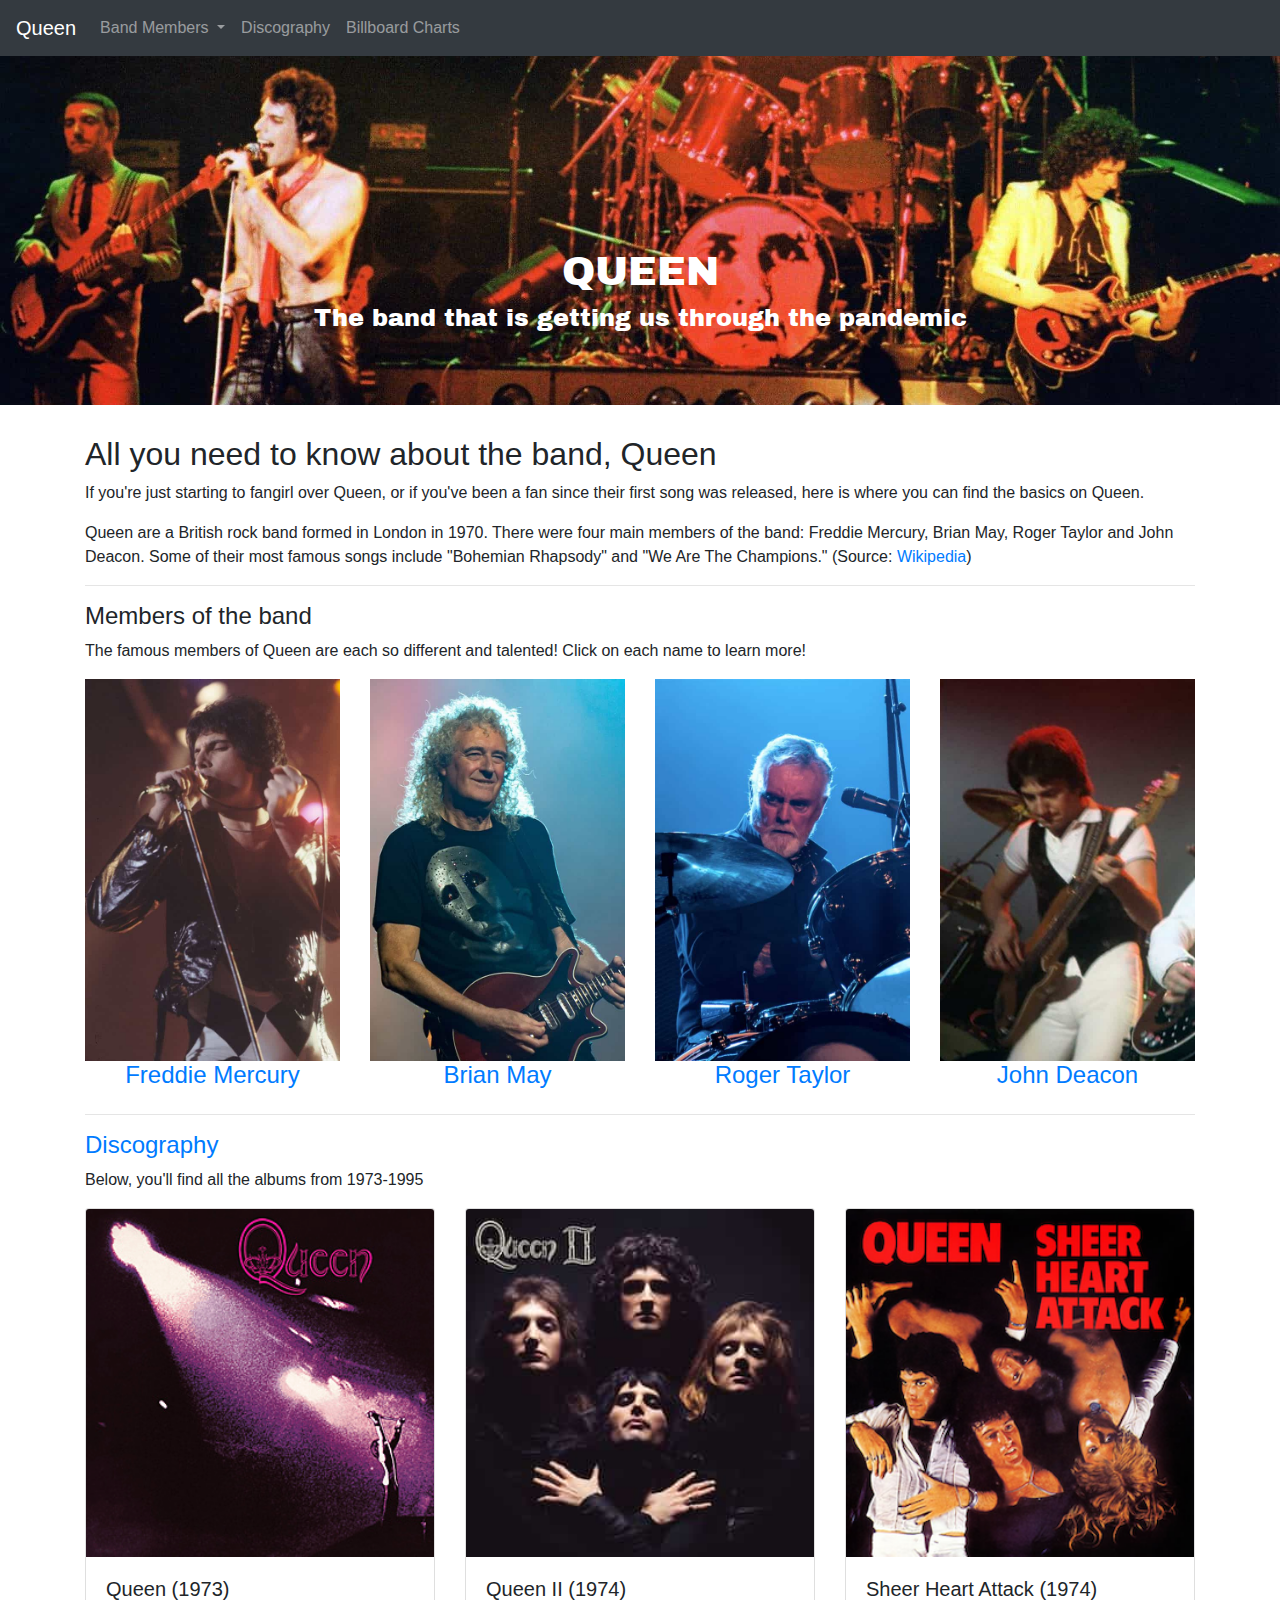
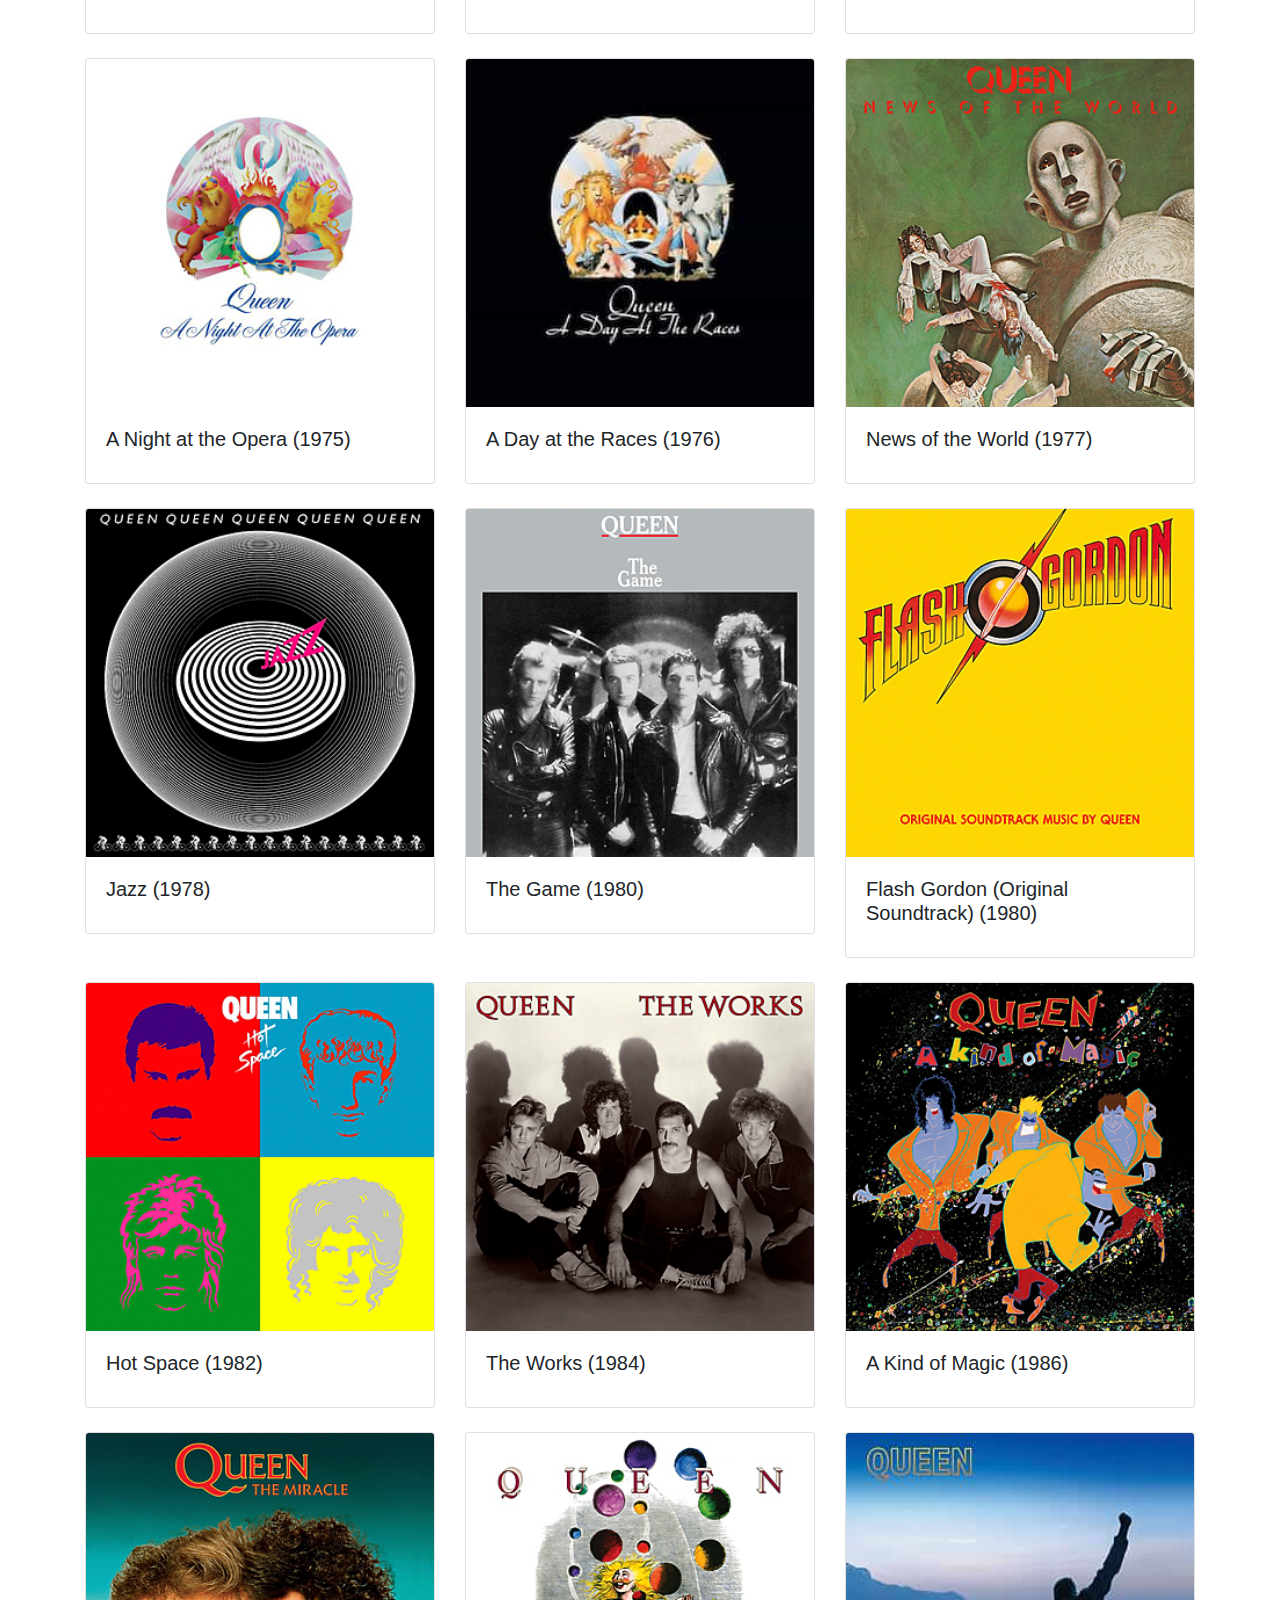
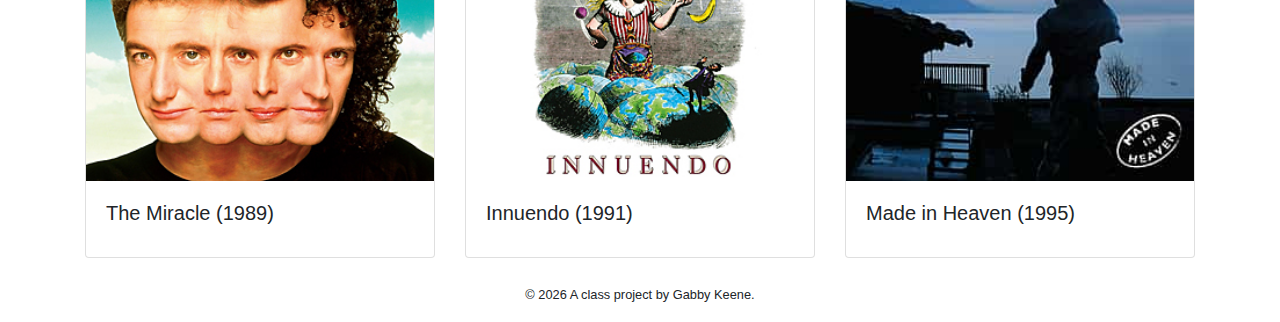
==== commit 7fd91e39: "fourth commit" ====
--- a/docs/index.html
+++ b/docs/index.html
@@ -40,10 +40,13 @@
       <li class="nav-item">
          <a class="nav-link" href="discography.html">Discography</a>
       </li>
+      <li class="nav-item">
+         <a class="nav-link" href="Billboard.html">Billboard Charts</a>
+      </li>
     </ul>
   </div>
 </nav>
-    <div class="jumbotron banner text-center">
+    <div class="jumbotron banner text-center jumbotron-fluid">
   <h1 class="jumbo">QUEEN</h1>
   <h3 class="jumbo">The band that is getting us through the pandemic</h3>
 </div>
@@ -51,7 +54,8 @@
     
 <div class="container">
   
-      <h2>If you're just starting to fangirl over Queen, here is where you can learn all the basics</h2>
+      <h2>All you need to know about the band, Queen</h2>
+      <p> If you're just starting to fangirl over Queen, or if you've been a fan since their first song was released, here is where you can find the basics on Queen.</p>
       <p>Queen are a British rock band formed in London in 1970. There were four main members of the band: Freddie Mercury, Brian May, Roger Taylor and John Deacon. Some of their most famous songs include "Bohemian Rhapsody" and "We Are The Champions." (Source: <a href="https://en.wikipedia.org/wiki/Queen_(band)#:~:text=Queen%20are%20a%20British%20rock,and%20John%20Deacon%20(bass).&text=He%20joined%20in%201970%20and%20suggested%20the%20name%20%22Queen%22." target="_blank">Wikipedia</a>)</p>
       <hr>
       <h3>Members of the band</h3>
--- a/docs/css/main.css
+++ b/docs/css/main.css
@@ -3,5 +3,5 @@
  * Copyright 2011-2021 The Bootstrap Authors
  * Copyright 2011-2021 Twitter, Inc.
  * Licensed under MIT (https://github.com/twbs/bootstrap/blob/main/LICENSE)
- */:root{--blue:#007bff;--indigo:#6610f2;--purple:#6f42c1;--pink:#e83e8c;--red:#dc3545;--orange:#fd7e14;--yellow:#ffc107;--green:#28a745;--teal:#20c997;--cyan:#17a2b8;--white:#fff;--gray:#6c757d;--gray-dark:#343a40;--primary:#007bff;--secondary:#6c757d;--success:#28a745;--info:#17a2b8;--warning:#ffc107;--danger:#dc3545;--light:#f8f9fa;--dark:#343a40;--breakpoint-xs:0;--breakpoint-sm:576px;--breakpoint-md:768px;--breakpoint-lg:992px;--breakpoint-xl:1200px;--font-family-sans-serif:-apple-system,BlinkMacSystemFont,"Segoe UI",Roboto,"Helvetica Neue",Arial,"Noto Sans","Liberation Sans",sans-serif,"Apple Color Emoji","Segoe UI Emoji","Segoe UI Symbol","Noto Color Emoji";--font-family-monospace:SFMono-Regular,Menlo,Monaco,Consolas,"Liberation Mono","Courier New",monospace}*,:after,:before{box-sizing:border-box}html{font-family:sans-serif;line-height:1.15;-webkit-text-size-adjust:100%;-webkit-tap-highlight-color:rgba(0,0,0,0)}article,aside,figcaption,figure,footer,header,hgroup,main,nav,section{display:block}body{margin:0;font-family:-apple-system,BlinkMacSystemFont,Segoe UI,Roboto,Helvetica Neue,Arial,Noto Sans,Liberation Sans,sans-serif,Apple Color Emoji,Segoe UI Emoji,Segoe UI Symbol,Noto Color Emoji;font-size:1rem;font-weight:400;line-height:1.5;color:#212529;text-align:left;background-color:#fff}[tabindex="-1"]:focus:not(:focus-visible){outline:0!important}hr{box-sizing:content-box;height:0;overflow:visible}h1,h2,h3,h4,h5,h6{margin-top:0;margin-bottom:.5rem}p{margin-top:0;margin-bottom:1rem}abbr[data-original-title],abbr[title]{text-decoration:underline;-webkit-text-decoration:underline dotted;-moz-text-decoration:underline dotted;text-decoration:underline dotted;cursor:help;border-bottom:0;-webkit-text-decoration-skip-ink:none;text-decoration-skip-ink:none}address{font-style:normal;line-height:inherit}address,dl,ol,ul{margin-bottom:1rem}dl,ol,ul{margin-top:0}ol ol,ol ul,ul ol,ul ul{margin-bottom:0}dt{font-weight:700}dd{margin-bottom:.5rem;margin-left:0}blockquote{margin:0 0 1rem}b,strong{font-weight:bolder}small{font-size:80%}sub,sup{position:relative;font-size:75%;line-height:0;vertical-align:baseline}sub{bottom:-.25em}sup{top:-.5em}a{color:#007bff;text-decoration:none;background-color:transparent}a:hover{color:#0056b3;text-decoration:underline}a:not([href]):not([class]){color:inherit;text-decoration:none}a:not([href]):not([class]):hover{color:inherit;text-decoration:none}code,kbd,pre,samp{font-family:SFMono-Regular,Menlo,Monaco,Consolas,Liberation Mono,Courier New,monospace;font-size:1em}pre{margin-top:0;margin-bottom:1rem;overflow:auto;-ms-overflow-style:scrollbar}figure{margin:0 0 1rem}img{border-style:none}img,svg{vertical-align:middle}svg{overflow:hidden}table{border-collapse:collapse}caption{padding-top:.75rem;padding-bottom:.75rem;color:#6c757d;text-align:left;caption-side:bottom}th{text-align:inherit;text-align:-webkit-match-parent}label{display:inline-block;margin-bottom:.5rem}button{border-radius:0}button:focus:not(:focus-visible){outline:0}button,input,optgroup,select,textarea{margin:0;font-family:inherit;font-size:inherit;line-height:inherit}button,input{overflow:visible}button,select{text-transform:none}[role=button]{cursor:pointer}select{word-wrap:normal}[type=button],[type=reset],[type=submit],button{-webkit-appearance:button}[type=button]:not(:disabled),[type=reset]:not(:disabled),[type=submit]:not(:disabled),button:not(:disabled){cursor:pointer}[type=button]::-moz-focus-inner,[type=reset]::-moz-focus-inner,[type=submit]::-moz-focus-inner,button::-moz-focus-inner{padding:0;border-style:none}input[type=checkbox],input[type=radio]{box-sizing:border-box;padding:0}textarea{overflow:auto;resize:vertical}fieldset{min-width:0;padding:0;margin:0;border:0}legend{display:block;width:100%;max-width:100%;padding:0;margin-bottom:.5rem;font-size:1.5rem;line-height:inherit;color:inherit;white-space:normal}progress{vertical-align:baseline}[type=number]::-webkit-inner-spin-button,[type=number]::-webkit-outer-spin-button{height:auto}[type=search]{outline-offset:-2px;-webkit-appearance:none}[type=search]::-webkit-search-decoration{-webkit-appearance:none}::-webkit-file-upload-button{font:inherit;-webkit-appearance:button}output{display:inline-block}summary{display:list-item;cursor:pointer}template{display:none}[hidden]{display:none!important}.h1,.h2,.h3,.h4,.h5,.h6,h1,h2,h3,h4,h5,h6{margin-bottom:.5rem;font-weight:500;line-height:1.2}.h1,h1{font-size:2.5rem}.h2,h2{font-size:2rem}.h3,h3{font-size:1.75rem}.h4,h4{font-size:1.5rem}.h5,h5{font-size:1.25rem}.h6,h6{font-size:1rem}.lead{font-size:1.25rem;font-weight:300}.display-1{font-size:6rem}.display-1,.display-2{font-weight:300;line-height:1.2}.display-2{font-size:5.5rem}.display-3{font-size:4.5rem}.display-3,.display-4{font-weight:300;line-height:1.2}.display-4{font-size:3.5rem}hr{margin-top:1rem;margin-bottom:1rem;border:0;border-top:1px solid rgba(0,0,0,.1)}.small,small{font-size:80%;font-weight:400}.mark,mark{padding:.2em;background-color:#fcf8e3}.list-inline,.list-unstyled{padding-left:0;list-style:none}.list-inline-item{display:inline-block}.list-inline-item:not(:last-child){margin-right:.5rem}.initialism{font-size:90%;text-transform:uppercase}.blockquote{margin-bottom:1rem;font-size:1.25rem}.blockquote-footer{display:block;font-size:80%;color:#6c757d}.blockquote-footer:before{content:"\2014\00A0"}.img-fluid,.img-thumbnail{max-width:100%;height:auto}.img-thumbnail{padding:.25rem;background-color:#fff;border:1px solid #dee2e6;border-radius:.25rem}.figure{display:inline-block}.figure-img{margin-bottom:.5rem;line-height:1}.figure-caption{font-size:90%;color:#6c757d}code{font-size:87.5%;color:#e83e8c;word-wrap:break-word}a>code{color:inherit}kbd{padding:.2rem .4rem;font-size:87.5%;color:#fff;background-color:#212529;border-radius:.2rem}kbd kbd{padding:0;font-size:100%;font-weight:700}pre{display:block;font-size:87.5%;color:#212529}pre code{font-size:inherit;color:inherit;word-break:normal}.pre-scrollable{max-height:340px;overflow-y:scroll}.container,.container-fluid,.container-lg,.container-md,.container-sm,.container-xl{width:100%;padding-right:15px;padding-left:15px;margin-right:auto;margin-left:auto}@media (min-width:576px){.container,.container-sm{max-width:540px}}@media (min-width:768px){.container,.container-md,.container-sm{max-width:720px}}@media (min-width:992px){.container,.container-lg,.container-md,.container-sm{max-width:960px}}@media (min-width:1200px){.container,.container-lg,.container-md,.container-sm,.container-xl{max-width:1140px}}.row{display:-webkit-flex;display:-ms-flexbox;display:flex;-webkit-flex-wrap:wrap;-ms-flex-wrap:wrap;flex-wrap:wrap;margin-right:-15px;margin-left:-15px}.no-gutters{margin-right:0;margin-left:0}.no-gutters>.col,.no-gutters>[class*=col-]{padding-right:0;padding-left:0}.col,.col-1,.col-2,.col-3,.col-4,.col-5,.col-6,.col-7,.col-8,.col-9,.col-10,.col-11,.col-12,.col-auto,.col-lg,.col-lg-1,.col-lg-2,.col-lg-3,.col-lg-4,.col-lg-5,.col-lg-6,.col-lg-7,.col-lg-8,.col-lg-9,.col-lg-10,.col-lg-11,.col-lg-12,.col-lg-auto,.col-md,.col-md-1,.col-md-2,.col-md-3,.col-md-4,.col-md-5,.col-md-6,.col-md-7,.col-md-8,.col-md-9,.col-md-10,.col-md-11,.col-md-12,.col-md-auto,.col-sm,.col-sm-1,.col-sm-2,.col-sm-3,.col-sm-4,.col-sm-5,.col-sm-6,.col-sm-7,.col-sm-8,.col-sm-9,.col-sm-10,.col-sm-11,.col-sm-12,.col-sm-auto,.col-xl,.col-xl-1,.col-xl-2,.col-xl-3,.col-xl-4,.col-xl-5,.col-xl-6,.col-xl-7,.col-xl-8,.col-xl-9,.col-xl-10,.col-xl-11,.col-xl-12,.col-xl-auto{position:relative;width:100%;padding-right:15px;padding-left:15px}.col{-webkit-flex-basis:0;-ms-flex-preferred-size:0;flex-basis:0;-webkit-flex-grow:1;-ms-flex-positive:1;flex-grow:1;max-width:100%}.row-cols-1>*{-webkit-flex:0 0 100%;-ms-flex:0 0 100%;flex:0 0 100%;max-width:100%}.row-cols-2>*{-webkit-flex:0 0 50%;-ms-flex:0 0 50%;flex:0 0 50%;max-width:50%}.row-cols-3>*{-webkit-flex:0 0 33.33333%;-ms-flex:0 0 33.33333%;flex:0 0 33.33333%;max-width:33.33333%}.row-cols-4>*{-webkit-flex:0 0 25%;-ms-flex:0 0 25%;flex:0 0 25%;max-width:25%}.row-cols-5>*{-webkit-flex:0 0 20%;-ms-flex:0 0 20%;flex:0 0 20%;max-width:20%}.row-cols-6>*{-webkit-flex:0 0 16.66667%;-ms-flex:0 0 16.66667%;flex:0 0 16.66667%;max-width:16.66667%}.col-auto{-webkit-flex:0 0 auto;-ms-flex:0 0 auto;flex:0 0 auto;width:auto;max-width:100%}.col-1{-webkit-flex:0 0 8.33333%;-ms-flex:0 0 8.33333%;flex:0 0 8.33333%;max-width:8.33333%}.col-2{-webkit-flex:0 0 16.66667%;-ms-flex:0 0 16.66667%;flex:0 0 16.66667%;max-width:16.66667%}.col-3{-webkit-flex:0 0 25%;-ms-flex:0 0 25%;flex:0 0 25%;max-width:25%}.col-4{-webkit-flex:0 0 33.33333%;-ms-flex:0 0 33.33333%;flex:0 0 33.33333%;max-width:33.33333%}.col-5{-webkit-flex:0 0 41.66667%;-ms-flex:0 0 41.66667%;flex:0 0 41.66667%;max-width:41.66667%}.col-6{-webkit-flex:0 0 50%;-ms-flex:0 0 50%;flex:0 0 50%;max-width:50%}.col-7{-webkit-flex:0 0 58.33333%;-ms-flex:0 0 58.33333%;flex:0 0 58.33333%;max-width:58.33333%}.col-8{-webkit-flex:0 0 66.66667%;-ms-flex:0 0 66.66667%;flex:0 0 66.66667%;max-width:66.66667%}.col-9{-webkit-flex:0 0 75%;-ms-flex:0 0 75%;flex:0 0 75%;max-width:75%}.col-10{-webkit-flex:0 0 83.33333%;-ms-flex:0 0 83.33333%;flex:0 0 83.33333%;max-width:83.33333%}.col-11{-webkit-flex:0 0 91.66667%;-ms-flex:0 0 91.66667%;flex:0 0 91.66667%;max-width:91.66667%}.col-12{-webkit-flex:0 0 100%;-ms-flex:0 0 100%;flex:0 0 100%;max-width:100%}.order-first{-webkit-order:-1;-ms-flex-order:-1;order:-1}.order-last{-webkit-order:13;-ms-flex-order:13;order:13}.order-0{-webkit-order:0;-ms-flex-order:0;order:0}.order-1{-webkit-order:1;-ms-flex-order:1;order:1}.order-2{-webkit-order:2;-ms-flex-order:2;order:2}.order-3{-webkit-order:3;-ms-flex-order:3;order:3}.order-4{-webkit-order:4;-ms-flex-order:4;order:4}.order-5{-webkit-order:5;-ms-flex-order:5;order:5}.order-6{-webkit-order:6;-ms-flex-order:6;order:6}.order-7{-webkit-order:7;-ms-flex-order:7;order:7}.order-8{-webkit-order:8;-ms-flex-order:8;order:8}.order-9{-webkit-order:9;-ms-flex-order:9;order:9}.order-10{-webkit-order:10;-ms-flex-order:10;order:10}.order-11{-webkit-order:11;-ms-flex-order:11;order:11}.order-12{-webkit-order:12;-ms-flex-order:12;order:12}.offset-1{margin-left:8.33333%}.offset-2{margin-left:16.66667%}.offset-3{margin-left:25%}.offset-4{margin-left:33.33333%}.offset-5{margin-left:41.66667%}.offset-6{margin-left:50%}.offset-7{margin-left:58.33333%}.offset-8{margin-left:66.66667%}.offset-9{margin-left:75%}.offset-10{margin-left:83.33333%}.offset-11{margin-left:91.66667%}@media (min-width:576px){.col-sm{-webkit-flex-basis:0;-ms-flex-preferred-size:0;flex-basis:0;-webkit-flex-grow:1;-ms-flex-positive:1;flex-grow:1;max-width:100%}.row-cols-sm-1>*{-webkit-flex:0 0 100%;-ms-flex:0 0 100%;flex:0 0 100%;max-width:100%}.row-cols-sm-2>*{-webkit-flex:0 0 50%;-ms-flex:0 0 50%;flex:0 0 50%;max-width:50%}.row-cols-sm-3>*{-webkit-flex:0 0 33.33333%;-ms-flex:0 0 33.33333%;flex:0 0 33.33333%;max-width:33.33333%}.row-cols-sm-4>*{-webkit-flex:0 0 25%;-ms-flex:0 0 25%;flex:0 0 25%;max-width:25%}.row-cols-sm-5>*{-webkit-flex:0 0 20%;-ms-flex:0 0 20%;flex:0 0 20%;max-width:20%}.row-cols-sm-6>*{-webkit-flex:0 0 16.66667%;-ms-flex:0 0 16.66667%;flex:0 0 16.66667%;max-width:16.66667%}.col-sm-auto{-webkit-flex:0 0 auto;-ms-flex:0 0 auto;flex:0 0 auto;width:auto;max-width:100%}.col-sm-1{-webkit-flex:0 0 8.33333%;-ms-flex:0 0 8.33333%;flex:0 0 8.33333%;max-width:8.33333%}.col-sm-2{-webkit-flex:0 0 16.66667%;-ms-flex:0 0 16.66667%;flex:0 0 16.66667%;max-width:16.66667%}.col-sm-3{-webkit-flex:0 0 25%;-ms-flex:0 0 25%;flex:0 0 25%;max-width:25%}.col-sm-4{-webkit-flex:0 0 33.33333%;-ms-flex:0 0 33.33333%;flex:0 0 33.33333%;max-width:33.33333%}.col-sm-5{-webkit-flex:0 0 41.66667%;-ms-flex:0 0 41.66667%;flex:0 0 41.66667%;max-width:41.66667%}.col-sm-6{-webkit-flex:0 0 50%;-ms-flex:0 0 50%;flex:0 0 50%;max-width:50%}.col-sm-7{-webkit-flex:0 0 58.33333%;-ms-flex:0 0 58.33333%;flex:0 0 58.33333%;max-width:58.33333%}.col-sm-8{-webkit-flex:0 0 66.66667%;-ms-flex:0 0 66.66667%;flex:0 0 66.66667%;max-width:66.66667%}.col-sm-9{-webkit-flex:0 0 75%;-ms-flex:0 0 75%;flex:0 0 75%;max-width:75%}.col-sm-10{-webkit-flex:0 0 83.33333%;-ms-flex:0 0 83.33333%;flex:0 0 83.33333%;max-width:83.33333%}.col-sm-11{-webkit-flex:0 0 91.66667%;-ms-flex:0 0 91.66667%;flex:0 0 91.66667%;max-width:91.66667%}.col-sm-12{-webkit-flex:0 0 100%;-ms-flex:0 0 100%;flex:0 0 100%;max-width:100%}.order-sm-first{-webkit-order:-1;-ms-flex-order:-1;order:-1}.order-sm-last{-webkit-order:13;-ms-flex-order:13;order:13}.order-sm-0{-webkit-order:0;-ms-flex-order:0;order:0}.order-sm-1{-webkit-order:1;-ms-flex-order:1;order:1}.order-sm-2{-webkit-order:2;-ms-flex-order:2;order:2}.order-sm-3{-webkit-order:3;-ms-flex-order:3;order:3}.order-sm-4{-webkit-order:4;-ms-flex-order:4;order:4}.order-sm-5{-webkit-order:5;-ms-flex-order:5;order:5}.order-sm-6{-webkit-order:6;-ms-flex-order:6;order:6}.order-sm-7{-webkit-order:7;-ms-flex-order:7;order:7}.order-sm-8{-webkit-order:8;-ms-flex-order:8;order:8}.order-sm-9{-webkit-order:9;-ms-flex-order:9;order:9}.order-sm-10{-webkit-order:10;-ms-flex-order:10;order:10}.order-sm-11{-webkit-order:11;-ms-flex-order:11;order:11}.order-sm-12{-webkit-order:12;-ms-flex-order:12;order:12}.offset-sm-0{margin-left:0}.offset-sm-1{margin-left:8.33333%}.offset-sm-2{margin-left:16.66667%}.offset-sm-3{margin-left:25%}.offset-sm-4{margin-left:33.33333%}.offset-sm-5{margin-left:41.66667%}.offset-sm-6{margin-left:50%}.offset-sm-7{margin-left:58.33333%}.offset-sm-8{margin-left:66.66667%}.offset-sm-9{margin-left:75%}.offset-sm-10{margin-left:83.33333%}.offset-sm-11{margin-left:91.66667%}}@media (min-width:768px){.col-md{-webkit-flex-basis:0;-ms-flex-preferred-size:0;flex-basis:0;-webkit-flex-grow:1;-ms-flex-positive:1;flex-grow:1;max-width:100%}.row-cols-md-1>*{-webkit-flex:0 0 100%;-ms-flex:0 0 100%;flex:0 0 100%;max-width:100%}.row-cols-md-2>*{-webkit-flex:0 0 50%;-ms-flex:0 0 50%;flex:0 0 50%;max-width:50%}.row-cols-md-3>*{-webkit-flex:0 0 33.33333%;-ms-flex:0 0 33.33333%;flex:0 0 33.33333%;max-width:33.33333%}.row-cols-md-4>*{-webkit-flex:0 0 25%;-ms-flex:0 0 25%;flex:0 0 25%;max-width:25%}.row-cols-md-5>*{-webkit-flex:0 0 20%;-ms-flex:0 0 20%;flex:0 0 20%;max-width:20%}.row-cols-md-6>*{-webkit-flex:0 0 16.66667%;-ms-flex:0 0 16.66667%;flex:0 0 16.66667%;max-width:16.66667%}.col-md-auto{-webkit-flex:0 0 auto;-ms-flex:0 0 auto;flex:0 0 auto;width:auto;max-width:100%}.col-md-1{-webkit-flex:0 0 8.33333%;-ms-flex:0 0 8.33333%;flex:0 0 8.33333%;max-width:8.33333%}.col-md-2{-webkit-flex:0 0 16.66667%;-ms-flex:0 0 16.66667%;flex:0 0 16.66667%;max-width:16.66667%}.col-md-3{-webkit-flex:0 0 25%;-ms-flex:0 0 25%;flex:0 0 25%;max-width:25%}.col-md-4{-webkit-flex:0 0 33.33333%;-ms-flex:0 0 33.33333%;flex:0 0 33.33333%;max-width:33.33333%}.col-md-5{-webkit-flex:0 0 41.66667%;-ms-flex:0 0 41.66667%;flex:0 0 41.66667%;max-width:41.66667%}.col-md-6{-webkit-flex:0 0 50%;-ms-flex:0 0 50%;flex:0 0 50%;max-width:50%}.col-md-7{-webkit-flex:0 0 58.33333%;-ms-flex:0 0 58.33333%;flex:0 0 58.33333%;max-width:58.33333%}.col-md-8{-webkit-flex:0 0 66.66667%;-ms-flex:0 0 66.66667%;flex:0 0 66.66667%;max-width:66.66667%}.col-md-9{-webkit-flex:0 0 75%;-ms-flex:0 0 75%;flex:0 0 75%;max-width:75%}.col-md-10{-webkit-flex:0 0 83.33333%;-ms-flex:0 0 83.33333%;flex:0 0 83.33333%;max-width:83.33333%}.col-md-11{-webkit-flex:0 0 91.66667%;-ms-flex:0 0 91.66667%;flex:0 0 91.66667%;max-width:91.66667%}.col-md-12{-webkit-flex:0 0 100%;-ms-flex:0 0 100%;flex:0 0 100%;max-width:100%}.order-md-first{-webkit-order:-1;-ms-flex-order:-1;order:-1}.order-md-last{-webkit-order:13;-ms-flex-order:13;order:13}.order-md-0{-webkit-order:0;-ms-flex-order:0;order:0}.order-md-1{-webkit-order:1;-ms-flex-order:1;order:1}.order-md-2{-webkit-order:2;-ms-flex-order:2;order:2}.order-md-3{-webkit-order:3;-ms-flex-order:3;order:3}.order-md-4{-webkit-order:4;-ms-flex-order:4;order:4}.order-md-5{-webkit-order:5;-ms-flex-order:5;order:5}.order-md-6{-webkit-order:6;-ms-flex-order:6;order:6}.order-md-7{-webkit-order:7;-ms-flex-order:7;order:7}.order-md-8{-webkit-order:8;-ms-flex-order:8;order:8}.order-md-9{-webkit-order:9;-ms-flex-order:9;order:9}.order-md-10{-webkit-order:10;-ms-flex-order:10;order:10}.order-md-11{-webkit-order:11;-ms-flex-order:11;order:11}.order-md-12{-webkit-order:12;-ms-flex-order:12;order:12}.offset-md-0{margin-left:0}.offset-md-1{margin-left:8.33333%}.offset-md-2{margin-left:16.66667%}.offset-md-3{margin-left:25%}.offset-md-4{margin-left:33.33333%}.offset-md-5{margin-left:41.66667%}.offset-md-6{margin-left:50%}.offset-md-7{margin-left:58.33333%}.offset-md-8{margin-left:66.66667%}.offset-md-9{margin-left:75%}.offset-md-10{margin-left:83.33333%}.offset-md-11{margin-left:91.66667%}}@media (min-width:992px){.col-lg{-webkit-flex-basis:0;-ms-flex-preferred-size:0;flex-basis:0;-webkit-flex-grow:1;-ms-flex-positive:1;flex-grow:1;max-width:100%}.row-cols-lg-1>*{-webkit-flex:0 0 100%;-ms-flex:0 0 100%;flex:0 0 100%;max-width:100%}.row-cols-lg-2>*{-webkit-flex:0 0 50%;-ms-flex:0 0 50%;flex:0 0 50%;max-width:50%}.row-cols-lg-3>*{-webkit-flex:0 0 33.33333%;-ms-flex:0 0 33.33333%;flex:0 0 33.33333%;max-width:33.33333%}.row-cols-lg-4>*{-webkit-flex:0 0 25%;-ms-flex:0 0 25%;flex:0 0 25%;max-width:25%}.row-cols-lg-5>*{-webkit-flex:0 0 20%;-ms-flex:0 0 20%;flex:0 0 20%;max-width:20%}.row-cols-lg-6>*{-webkit-flex:0 0 16.66667%;-ms-flex:0 0 16.66667%;flex:0 0 16.66667%;max-width:16.66667%}.col-lg-auto{-webkit-flex:0 0 auto;-ms-flex:0 0 auto;flex:0 0 auto;width:auto;max-width:100%}.col-lg-1{-webkit-flex:0 0 8.33333%;-ms-flex:0 0 8.33333%;flex:0 0 8.33333%;max-width:8.33333%}.col-lg-2{-webkit-flex:0 0 16.66667%;-ms-flex:0 0 16.66667%;flex:0 0 16.66667%;max-width:16.66667%}.col-lg-3{-webkit-flex:0 0 25%;-ms-flex:0 0 25%;flex:0 0 25%;max-width:25%}.col-lg-4{-webkit-flex:0 0 33.33333%;-ms-flex:0 0 33.33333%;flex:0 0 33.33333%;max-width:33.33333%}.col-lg-5{-webkit-flex:0 0 41.66667%;-ms-flex:0 0 41.66667%;flex:0 0 41.66667%;max-width:41.66667%}.col-lg-6{-webkit-flex:0 0 50%;-ms-flex:0 0 50%;flex:0 0 50%;max-width:50%}.col-lg-7{-webkit-flex:0 0 58.33333%;-ms-flex:0 0 58.33333%;flex:0 0 58.33333%;max-width:58.33333%}.col-lg-8{-webkit-flex:0 0 66.66667%;-ms-flex:0 0 66.66667%;flex:0 0 66.66667%;max-width:66.66667%}.col-lg-9{-webkit-flex:0 0 75%;-ms-flex:0 0 75%;flex:0 0 75%;max-width:75%}.col-lg-10{-webkit-flex:0 0 83.33333%;-ms-flex:0 0 83.33333%;flex:0 0 83.33333%;max-width:83.33333%}.col-lg-11{-webkit-flex:0 0 91.66667%;-ms-flex:0 0 91.66667%;flex:0 0 91.66667%;max-width:91.66667%}.col-lg-12{-webkit-flex:0 0 100%;-ms-flex:0 0 100%;flex:0 0 100%;max-width:100%}.order-lg-first{-webkit-order:-1;-ms-flex-order:-1;order:-1}.order-lg-last{-webkit-order:13;-ms-flex-order:13;order:13}.order-lg-0{-webkit-order:0;-ms-flex-order:0;order:0}.order-lg-1{-webkit-order:1;-ms-flex-order:1;order:1}.order-lg-2{-webkit-order:2;-ms-flex-order:2;order:2}.order-lg-3{-webkit-order:3;-ms-flex-order:3;order:3}.order-lg-4{-webkit-order:4;-ms-flex-order:4;order:4}.order-lg-5{-webkit-order:5;-ms-flex-order:5;order:5}.order-lg-6{-webkit-order:6;-ms-flex-order:6;order:6}.order-lg-7{-webkit-order:7;-ms-flex-order:7;order:7}.order-lg-8{-webkit-order:8;-ms-flex-order:8;order:8}.order-lg-9{-webkit-order:9;-ms-flex-order:9;order:9}.order-lg-10{-webkit-order:10;-ms-flex-order:10;order:10}.order-lg-11{-webkit-order:11;-ms-flex-order:11;order:11}.order-lg-12{-webkit-order:12;-ms-flex-order:12;order:12}.offset-lg-0{margin-left:0}.offset-lg-1{margin-left:8.33333%}.offset-lg-2{margin-left:16.66667%}.offset-lg-3{margin-left:25%}.offset-lg-4{margin-left:33.33333%}.offset-lg-5{margin-left:41.66667%}.offset-lg-6{margin-left:50%}.offset-lg-7{margin-left:58.33333%}.offset-lg-8{margin-left:66.66667%}.offset-lg-9{margin-left:75%}.offset-lg-10{margin-left:83.33333%}.offset-lg-11{margin-left:91.66667%}}@media (min-width:1200px){.col-xl{-webkit-flex-basis:0;-ms-flex-preferred-size:0;flex-basis:0;-webkit-flex-grow:1;-ms-flex-positive:1;flex-grow:1;max-width:100%}.row-cols-xl-1>*{-webkit-flex:0 0 100%;-ms-flex:0 0 100%;flex:0 0 100%;max-width:100%}.row-cols-xl-2>*{-webkit-flex:0 0 50%;-ms-flex:0 0 50%;flex:0 0 50%;max-width:50%}.row-cols-xl-3>*{-webkit-flex:0 0 33.33333%;-ms-flex:0 0 33.33333%;flex:0 0 33.33333%;max-width:33.33333%}.row-cols-xl-4>*{-webkit-flex:0 0 25%;-ms-flex:0 0 25%;flex:0 0 25%;max-width:25%}.row-cols-xl-5>*{-webkit-flex:0 0 20%;-ms-flex:0 0 20%;flex:0 0 20%;max-width:20%}.row-cols-xl-6>*{-webkit-flex:0 0 16.66667%;-ms-flex:0 0 16.66667%;flex:0 0 16.66667%;max-width:16.66667%}.col-xl-auto{-webkit-flex:0 0 auto;-ms-flex:0 0 auto;flex:0 0 auto;width:auto;max-width:100%}.col-xl-1{-webkit-flex:0 0 8.33333%;-ms-flex:0 0 8.33333%;flex:0 0 8.33333%;max-width:8.33333%}.col-xl-2{-webkit-flex:0 0 16.66667%;-ms-flex:0 0 16.66667%;flex:0 0 16.66667%;max-width:16.66667%}.col-xl-3{-webkit-flex:0 0 25%;-ms-flex:0 0 25%;flex:0 0 25%;max-width:25%}.col-xl-4{-webkit-flex:0 0 33.33333%;-ms-flex:0 0 33.33333%;flex:0 0 33.33333%;max-width:33.33333%}.col-xl-5{-webkit-flex:0 0 41.66667%;-ms-flex:0 0 41.66667%;flex:0 0 41.66667%;max-width:41.66667%}.col-xl-6{-webkit-flex:0 0 50%;-ms-flex:0 0 50%;flex:0 0 50%;max-width:50%}.col-xl-7{-webkit-flex:0 0 58.33333%;-ms-flex:0 0 58.33333%;flex:0 0 58.33333%;max-width:58.33333%}.col-xl-8{-webkit-flex:0 0 66.66667%;-ms-flex:0 0 66.66667%;flex:0 0 66.66667%;max-width:66.66667%}.col-xl-9{-webkit-flex:0 0 75%;-ms-flex:0 0 75%;flex:0 0 75%;max-width:75%}.col-xl-10{-webkit-flex:0 0 83.33333%;-ms-flex:0 0 83.33333%;flex:0 0 83.33333%;max-width:83.33333%}.col-xl-11{-webkit-flex:0 0 91.66667%;-ms-flex:0 0 91.66667%;flex:0 0 91.66667%;max-width:91.66667%}.col-xl-12{-webkit-flex:0 0 100%;-ms-flex:0 0 100%;flex:0 0 100%;max-width:100%}.order-xl-first{-webkit-order:-1;-ms-flex-order:-1;order:-1}.order-xl-last{-webkit-order:13;-ms-flex-order:13;order:13}.order-xl-0{-webkit-order:0;-ms-flex-order:0;order:0}.order-xl-1{-webkit-order:1;-ms-flex-order:1;order:1}.order-xl-2{-webkit-order:2;-ms-flex-order:2;order:2}.order-xl-3{-webkit-order:3;-ms-flex-order:3;order:3}.order-xl-4{-webkit-order:4;-ms-flex-order:4;order:4}.order-xl-5{-webkit-order:5;-ms-flex-order:5;order:5}.order-xl-6{-webkit-order:6;-ms-flex-order:6;order:6}.order-xl-7{-webkit-order:7;-ms-flex-order:7;order:7}.order-xl-8{-webkit-order:8;-ms-flex-order:8;order:8}.order-xl-9{-webkit-order:9;-ms-flex-order:9;order:9}.order-xl-10{-webkit-order:10;-ms-flex-order:10;order:10}.order-xl-11{-webkit-order:11;-ms-flex-order:11;order:11}.order-xl-12{-webkit-order:12;-ms-flex-order:12;order:12}.offset-xl-0{margin-left:0}.offset-xl-1{margin-left:8.33333%}.offset-xl-2{margin-left:16.66667%}.offset-xl-3{margin-left:25%}.offset-xl-4{margin-left:33.33333%}.offset-xl-5{margin-left:41.66667%}.offset-xl-6{margin-left:50%}.offset-xl-7{margin-left:58.33333%}.offset-xl-8{margin-left:66.66667%}.offset-xl-9{margin-left:75%}.offset-xl-10{margin-left:83.33333%}.offset-xl-11{margin-left:91.66667%}}.table{width:100%;margin-bottom:1rem;color:#212529}.table td,.table th{padding:.75rem;vertical-align:top;border-top:1px solid #dee2e6}.table thead th{vertical-align:bottom;border-bottom:2px solid #dee2e6}.table tbody+tbody{border-top:2px solid #dee2e6}.table-sm td,.table-sm th{padding:.3rem}.table-bordered,.table-bordered td,.table-bordered th{border:1px solid #dee2e6}.table-bordered thead td,.table-bordered thead th{border-bottom-width:2px}.table-borderless tbody+tbody,.table-borderless td,.table-borderless th,.table-borderless thead th{border:0}.table-striped tbody tr:nth-of-type(odd){background-color:rgba(0,0,0,.05)}.table-hover tbody tr:hover{color:#212529;background-color:rgba(0,0,0,.075)}.table-primary,.table-primary>td,.table-primary>th{background-color:#b8daff}.table-primary tbody+tbody,.table-primary td,.table-primary th,.table-primary thead th{border-color:#7abaff}.table-hover .table-primary:hover{background-color:#9fcdff}.table-hover .table-primary:hover>td,.table-hover .table-primary:hover>th{background-color:#9fcdff}.table-secondary,.table-secondary>td,.table-secondary>th{background-color:#d6d8db}.table-secondary tbody+tbody,.table-secondary td,.table-secondary th,.table-secondary thead th{border-color:#b3b7bb}.table-hover .table-secondary:hover{background-color:#c8cbcf}.table-hover .table-secondary:hover>td,.table-hover .table-secondary:hover>th{background-color:#c8cbcf}.table-success,.table-success>td,.table-success>th{background-color:#c3e6cb}.table-success tbody+tbody,.table-success td,.table-success th,.table-success thead th{border-color:#8fd19e}.table-hover .table-success:hover{background-color:#b1dfbb}.table-hover .table-success:hover>td,.table-hover .table-success:hover>th{background-color:#b1dfbb}.table-info,.table-info>td,.table-info>th{background-color:#bee5eb}.table-info tbody+tbody,.table-info td,.table-info th,.table-info thead th{border-color:#86cfda}.table-hover .table-info:hover{background-color:#abdde5}.table-hover .table-info:hover>td,.table-hover .table-info:hover>th{background-color:#abdde5}.table-warning,.table-warning>td,.table-warning>th{background-color:#ffeeba}.table-warning tbody+tbody,.table-warning td,.table-warning th,.table-warning thead th{border-color:#ffdf7e}.table-hover .table-warning:hover{background-color:#ffe8a1}.table-hover .table-warning:hover>td,.table-hover .table-warning:hover>th{background-color:#ffe8a1}.table-danger,.table-danger>td,.table-danger>th{background-color:#f5c6cb}.table-danger tbody+tbody,.table-danger td,.table-danger th,.table-danger thead th{border-color:#ed969e}.table-hover .table-danger:hover{background-color:#f1b0b7}.table-hover .table-danger:hover>td,.table-hover .table-danger:hover>th{background-color:#f1b0b7}.table-light,.table-light>td,.table-light>th{background-color:#fdfdfe}.table-light tbody+tbody,.table-light td,.table-light th,.table-light thead th{border-color:#fbfcfc}.table-hover .table-light:hover{background-color:#ececf6}.table-hover .table-light:hover>td,.table-hover .table-light:hover>th{background-color:#ececf6}.table-dark,.table-dark>td,.table-dark>th{background-color:#c6c8ca}.table-dark tbody+tbody,.table-dark td,.table-dark th,.table-dark thead th{border-color:#95999c}.table-hover .table-dark:hover{background-color:#b9bbbe}.table-hover .table-dark:hover>td,.table-hover .table-dark:hover>th{background-color:#b9bbbe}.table-active,.table-active>td,.table-active>th{background-color:rgba(0,0,0,.075)}.table-hover .table-active:hover{background-color:rgba(0,0,0,.075)}.table-hover .table-active:hover>td,.table-hover .table-active:hover>th{background-color:rgba(0,0,0,.075)}.table .thead-dark th{color:#fff;background-color:#343a40;border-color:#454d55}.table .thead-light th{color:#495057;background-color:#e9ecef;border-color:#dee2e6}.table-dark{color:#fff;background-color:#343a40}.table-dark td,.table-dark th,.table-dark thead th{border-color:#454d55}.table-dark.table-bordered{border:0}.table-dark.table-striped tbody tr:nth-of-type(odd){background-color:hsla(0,0%,100%,.05)}.table-dark.table-hover tbody tr:hover{color:#fff;background-color:hsla(0,0%,100%,.075)}@media (max-width:575.98px){.table-responsive-sm{display:block;width:100%;overflow-x:auto;-webkit-overflow-scrolling:touch}.table-responsive-sm>.table-bordered{border:0}}@media (max-width:767.98px){.table-responsive-md{display:block;width:100%;overflow-x:auto;-webkit-overflow-scrolling:touch}.table-responsive-md>.table-bordered{border:0}}@media (max-width:991.98px){.table-responsive-lg{display:block;width:100%;overflow-x:auto;-webkit-overflow-scrolling:touch}.table-responsive-lg>.table-bordered{border:0}}@media (max-width:1199.98px){.table-responsive-xl{display:block;width:100%;overflow-x:auto;-webkit-overflow-scrolling:touch}.table-responsive-xl>.table-bordered{border:0}}.table-responsive{display:block;width:100%;overflow-x:auto;-webkit-overflow-scrolling:touch}.table-responsive>.table-bordered{border:0}.form-control{display:block;width:100%;height:calc(1.5em + .75rem + 2px);padding:.375rem .75rem;font-size:1rem;font-weight:400;line-height:1.5;color:#495057;background-color:#fff;background-clip:padding-box;border:1px solid #ced4da;border-radius:.25rem;transition:border-color .15s ease-in-out,box-shadow .15s ease-in-out}@media (prefers-reduced-motion:reduce){.form-control{transition:none}}.form-control::-ms-expand{background-color:transparent;border:0}.form-control:-moz-focusring{color:transparent;text-shadow:0 0 0 #495057}.form-control:focus{color:#495057;background-color:#fff;border-color:#80bdff;outline:0;box-shadow:0 0 0 .2rem rgba(0,123,255,.25)}.form-control::-webkit-input-placeholder{color:#6c757d;opacity:1}.form-control::-moz-placeholder{color:#6c757d;opacity:1}.form-control:-ms-input-placeholder{color:#6c757d;opacity:1}.form-control::-ms-input-placeholder{color:#6c757d;opacity:1}.form-control::placeholder{color:#6c757d;opacity:1}.form-control:disabled,.form-control[readonly]{background-color:#e9ecef;opacity:1}input[type=date].form-control,input[type=datetime-local].form-control,input[type=month].form-control,input[type=time].form-control{-webkit-appearance:none;-moz-appearance:none;appearance:none}select.form-control:focus::-ms-value{color:#495057;background-color:#fff}.form-control-file,.form-control-range{display:block;width:100%}.col-form-label{padding-top:calc(.375rem + 1px);padding-bottom:calc(.375rem + 1px);margin-bottom:0;font-size:inherit;line-height:1.5}.col-form-label-lg{padding-top:calc(.5rem + 1px);padding-bottom:calc(.5rem + 1px);font-size:1.25rem;line-height:1.5}.col-form-label-sm{padding-top:calc(.25rem + 1px);padding-bottom:calc(.25rem + 1px);font-size:.875rem;line-height:1.5}.form-control-plaintext{display:block;width:100%;padding:.375rem 0;margin-bottom:0;font-size:1rem;line-height:1.5;color:#212529;background-color:transparent;border:solid transparent;border-width:1px 0}.form-control-plaintext.form-control-lg,.form-control-plaintext.form-control-sm{padding-right:0;padding-left:0}.form-control-sm{height:calc(1.5em + .5rem + 2px);padding:.25rem .5rem;font-size:.875rem;line-height:1.5;border-radius:.2rem}.form-control-lg{height:calc(1.5em + 1rem + 2px);padding:.5rem 1rem;font-size:1.25rem;line-height:1.5;border-radius:.3rem}select.form-control[multiple],select.form-control[size]{height:auto}textarea.form-control{height:auto}.form-group{margin-bottom:1rem}.form-text{display:block;margin-top:.25rem}.form-row{display:-webkit-flex;display:-ms-flexbox;display:flex;-webkit-flex-wrap:wrap;-ms-flex-wrap:wrap;flex-wrap:wrap;margin-right:-5px;margin-left:-5px}.form-row>.col,.form-row>[class*=col-]{padding-right:5px;padding-left:5px}.form-check{position:relative;display:block;padding-left:1.25rem}.form-check-input{position:absolute;margin-top:.3rem;margin-left:-1.25rem}.form-check-input:disabled~.form-check-label,.form-check-input[disabled]~.form-check-label{color:#6c757d}.form-check-label{margin-bottom:0}.form-check-inline{display:-webkit-inline-flex;display:-ms-inline-flexbox;display:inline-flex;-webkit-align-items:center;-ms-flex-align:center;align-items:center;padding-left:0;margin-right:.75rem}.form-check-inline .form-check-input{position:static;margin-top:0;margin-right:.3125rem;margin-left:0}.valid-feedback{display:none;width:100%;margin-top:.25rem;font-size:80%;color:#28a745}.valid-tooltip{position:absolute;top:100%;left:0;z-index:5;display:none;max-width:100%;padding:.25rem .5rem;margin-top:.1rem;font-size:.875rem;line-height:1.5;color:#fff;background-color:rgba(40,167,69,.9);border-radius:.25rem}.form-row>.col>.valid-tooltip,.form-row>[class*=col-]>.valid-tooltip{left:5px}.is-valid~.valid-feedback,.is-valid~.valid-tooltip,.was-validated :valid~.valid-feedback,.was-validated :valid~.valid-tooltip{display:block}.form-control.is-valid,.was-validated .form-control:valid{border-color:#28a745;padding-right:calc(1.5em + .75rem);background-image:url("data:image/svg+xml;charset=utf-8,%3Csvg xmlns='http://www.w3.org/2000/svg' width='8' height='8'%3E%3Cpath fill='%2328a745' d='M2.3 6.73L.6 4.53c-.4-1.04.46-1.4 1.1-.8l1.1 1.4 3.4-3.8c.6-.63 1.6-.27 1.2.7l-4 4.6c-.43.5-.8.4-1.1.1z'/%3E%3C/svg%3E");background-repeat:no-repeat;background-position:right calc(.375em + .1875rem) center;background-size:calc(.75em + .375rem) calc(.75em + .375rem)}.form-control.is-valid:focus,.was-validated .form-control:valid:focus{border-color:#28a745;box-shadow:0 0 0 .2rem rgba(40,167,69,.25)}.was-validated textarea.form-control:valid,textarea.form-control.is-valid{padding-right:calc(1.5em + .75rem);background-position:top calc(.375em + .1875rem) right calc(.375em + .1875rem)}.custom-select.is-valid,.was-validated .custom-select:valid{border-color:#28a745;padding-right:calc(.75em + 2.3125rem);background:url("data:image/svg+xml;charset=utf-8,%3Csvg xmlns='http://www.w3.org/2000/svg' width='4' height='5'%3E%3Cpath fill='%23343a40' d='M2 0L0 2h4zm0 5L0 3h4z'/%3E%3C/svg%3E") right .75rem center/8px 10px no-repeat,#fff url("data:image/svg+xml;charset=utf-8,%3Csvg xmlns='http://www.w3.org/2000/svg' width='8' height='8'%3E%3Cpath fill='%2328a745' d='M2.3 6.73L.6 4.53c-.4-1.04.46-1.4 1.1-.8l1.1 1.4 3.4-3.8c.6-.63 1.6-.27 1.2.7l-4 4.6c-.43.5-.8.4-1.1.1z'/%3E%3C/svg%3E") center right 1.75rem/calc(.75em + .375rem) calc(.75em + .375rem) no-repeat}.custom-select.is-valid:focus,.was-validated .custom-select:valid:focus{border-color:#28a745;box-shadow:0 0 0 .2rem rgba(40,167,69,.25)}.form-check-input.is-valid~.form-check-label,.was-validated .form-check-input:valid~.form-check-label{color:#28a745}.form-check-input.is-valid~.valid-feedback,.form-check-input.is-valid~.valid-tooltip,.was-validated .form-check-input:valid~.valid-feedback,.was-validated .form-check-input:valid~.valid-tooltip{display:block}.custom-control-input.is-valid~.custom-control-label,.was-validated .custom-control-input:valid~.custom-control-label{color:#28a745}.custom-control-input.is-valid~.custom-control-label:before,.was-validated .custom-control-input:valid~.custom-control-label:before{border-color:#28a745}.custom-control-input.is-valid:checked~.custom-control-label:before,.was-validated .custom-control-input:valid:checked~.custom-control-label:before{border-color:#34ce57;background-color:#34ce57}.custom-control-input.is-valid:focus~.custom-control-label:before,.was-validated .custom-control-input:valid:focus~.custom-control-label:before{box-shadow:0 0 0 .2rem rgba(40,167,69,.25)}.custom-control-input.is-valid:focus:not(:checked)~.custom-control-label:before,.was-validated .custom-control-input:valid:focus:not(:checked)~.custom-control-label:before{border-color:#28a745}.custom-file-input.is-valid~.custom-file-label,.was-validated .custom-file-input:valid~.custom-file-label{border-color:#28a745}.custom-file-input.is-valid:focus~.custom-file-label,.was-validated .custom-file-input:valid:focus~.custom-file-label{border-color:#28a745;box-shadow:0 0 0 .2rem rgba(40,167,69,.25)}.invalid-feedback{display:none;width:100%;margin-top:.25rem;font-size:80%;color:#dc3545}.invalid-tooltip{position:absolute;top:100%;left:0;z-index:5;display:none;max-width:100%;padding:.25rem .5rem;margin-top:.1rem;font-size:.875rem;line-height:1.5;color:#fff;background-color:rgba(220,53,69,.9);border-radius:.25rem}.form-row>.col>.invalid-tooltip,.form-row>[class*=col-]>.invalid-tooltip{left:5px}.is-invalid~.invalid-feedback,.is-invalid~.invalid-tooltip,.was-validated :invalid~.invalid-feedback,.was-validated :invalid~.invalid-tooltip{display:block}.form-control.is-invalid,.was-validated .form-control:invalid{border-color:#dc3545;padding-right:calc(1.5em + .75rem);background-image:url("data:image/svg+xml;charset=utf-8,%3Csvg xmlns='http://www.w3.org/2000/svg' width='12' height='12' fill='none' stroke='%23dc3545'%3E%3Ccircle cx='6' cy='6' r='4.5'/%3E%3Cpath stroke-linejoin='round' d='M5.8 3.6h.4L6 6.5z'/%3E%3Ccircle cx='6' cy='8.2' r='.6' fill='%23dc3545' stroke='none'/%3E%3C/svg%3E");background-repeat:no-repeat;background-position:right calc(.375em + .1875rem) center;background-size:calc(.75em + .375rem) calc(.75em + .375rem)}.form-control.is-invalid:focus,.was-validated .form-control:invalid:focus{border-color:#dc3545;box-shadow:0 0 0 .2rem rgba(220,53,69,.25)}.was-validated textarea.form-control:invalid,textarea.form-control.is-invalid{padding-right:calc(1.5em + .75rem);background-position:top calc(.375em + .1875rem) right calc(.375em + .1875rem)}.custom-select.is-invalid,.was-validated .custom-select:invalid{border-color:#dc3545;padding-right:calc(.75em + 2.3125rem);background:url("data:image/svg+xml;charset=utf-8,%3Csvg xmlns='http://www.w3.org/2000/svg' width='4' height='5'%3E%3Cpath fill='%23343a40' d='M2 0L0 2h4zm0 5L0 3h4z'/%3E%3C/svg%3E") right .75rem center/8px 10px no-repeat,#fff url("data:image/svg+xml;charset=utf-8,%3Csvg xmlns='http://www.w3.org/2000/svg' width='12' height='12' fill='none' stroke='%23dc3545'%3E%3Ccircle cx='6' cy='6' r='4.5'/%3E%3Cpath stroke-linejoin='round' d='M5.8 3.6h.4L6 6.5z'/%3E%3Ccircle cx='6' cy='8.2' r='.6' fill='%23dc3545' stroke='none'/%3E%3C/svg%3E") center right 1.75rem/calc(.75em + .375rem) calc(.75em + .375rem) no-repeat}.custom-select.is-invalid:focus,.was-validated .custom-select:invalid:focus{border-color:#dc3545;box-shadow:0 0 0 .2rem rgba(220,53,69,.25)}.form-check-input.is-invalid~.form-check-label,.was-validated .form-check-input:invalid~.form-check-label{color:#dc3545}.form-check-input.is-invalid~.invalid-feedback,.form-check-input.is-invalid~.invalid-tooltip,.was-validated .form-check-input:invalid~.invalid-feedback,.was-validated .form-check-input:invalid~.invalid-tooltip{display:block}.custom-control-input.is-invalid~.custom-control-label,.was-validated .custom-control-input:invalid~.custom-control-label{color:#dc3545}.custom-control-input.is-invalid~.custom-control-label:before,.was-validated .custom-control-input:invalid~.custom-control-label:before{border-color:#dc3545}.custom-control-input.is-invalid:checked~.custom-control-label:before,.was-validated .custom-control-input:invalid:checked~.custom-control-label:before{border-color:#e4606d;background-color:#e4606d}.custom-control-input.is-invalid:focus~.custom-control-label:before,.was-validated .custom-control-input:invalid:focus~.custom-control-label:before{box-shadow:0 0 0 .2rem rgba(220,53,69,.25)}.custom-control-input.is-invalid:focus:not(:checked)~.custom-control-label:before,.was-validated .custom-control-input:invalid:focus:not(:checked)~.custom-control-label:before{border-color:#dc3545}.custom-file-input.is-invalid~.custom-file-label,.was-validated .custom-file-input:invalid~.custom-file-label{border-color:#dc3545}.custom-file-input.is-invalid:focus~.custom-file-label,.was-validated .custom-file-input:invalid:focus~.custom-file-label{border-color:#dc3545;box-shadow:0 0 0 .2rem rgba(220,53,69,.25)}.form-inline{display:-webkit-flex;display:-ms-flexbox;display:flex;-webkit-flex-flow:row wrap;-ms-flex-flow:row wrap;flex-flow:row wrap;-webkit-align-items:center;-ms-flex-align:center;align-items:center}.form-inline .form-check{width:100%}@media (min-width:576px){.form-inline label{-ms-flex-align:center;-webkit-justify-content:center;-ms-flex-pack:center;justify-content:center}.form-inline .form-group,.form-inline label{display:-webkit-flex;display:-ms-flexbox;display:flex;-webkit-align-items:center;align-items:center;margin-bottom:0}.form-inline .form-group{-webkit-flex:0 0 auto;-ms-flex:0 0 auto;flex:0 0 auto;-webkit-flex-flow:row wrap;-ms-flex-flow:row wrap;flex-flow:row wrap;-ms-flex-align:center}.form-inline .form-control{display:inline-block;width:auto;vertical-align:middle}.form-inline .form-control-plaintext{display:inline-block}.form-inline .custom-select,.form-inline .input-group{width:auto}.form-inline .form-check{display:-webkit-flex;display:-ms-flexbox;display:flex;-webkit-align-items:center;-ms-flex-align:center;align-items:center;-webkit-justify-content:center;-ms-flex-pack:center;justify-content:center;width:auto;padding-left:0}.form-inline .form-check-input{position:relative;-webkit-flex-shrink:0;-ms-flex-negative:0;flex-shrink:0;margin-top:0;margin-right:.25rem;margin-left:0}.form-inline .custom-control{-webkit-align-items:center;-ms-flex-align:center;align-items:center;-webkit-justify-content:center;-ms-flex-pack:center;justify-content:center}.form-inline .custom-control-label{margin-bottom:0}}.btn{display:inline-block;font-weight:400;color:#212529;text-align:center;vertical-align:middle;-webkit-user-select:none;-moz-user-select:none;-ms-user-select:none;user-select:none;background-color:transparent;border:1px solid transparent;padding:.375rem .75rem;font-size:1rem;line-height:1.5;border-radius:.25rem;transition:color .15s ease-in-out,background-color .15s ease-in-out,border-color .15s ease-in-out,box-shadow .15s ease-in-out}@media (prefers-reduced-motion:reduce){.btn{transition:none}}.btn:hover{color:#212529;text-decoration:none}.btn.focus,.btn:focus{outline:0;box-shadow:0 0 0 .2rem rgba(0,123,255,.25)}.btn.disabled,.btn:disabled{opacity:.65}.btn:not(:disabled):not(.disabled){cursor:pointer}a.btn.disabled,fieldset:disabled a.btn{pointer-events:none}.btn-primary{color:#fff;background-color:#007bff;border-color:#007bff}.btn-primary:hover{color:#fff;background-color:#0069d9;border-color:#0062cc}.btn-primary.focus,.btn-primary:focus{color:#fff;background-color:#0069d9;border-color:#0062cc;box-shadow:0 0 0 .2rem rgba(38,143,255,.5)}.btn-primary.disabled,.btn-primary:disabled{color:#fff;background-color:#007bff;border-color:#007bff}.btn-primary:not(:disabled):not(.disabled).active,.btn-primary:not(:disabled):not(.disabled):active,.show>.btn-primary.dropdown-toggle{color:#fff;background-color:#0062cc;border-color:#005cbf}.btn-primary:not(:disabled):not(.disabled).active:focus,.btn-primary:not(:disabled):not(.disabled):active:focus,.show>.btn-primary.dropdown-toggle:focus{box-shadow:0 0 0 .2rem rgba(38,143,255,.5)}.btn-secondary{color:#fff;background-color:#6c757d;border-color:#6c757d}.btn-secondary:hover{color:#fff;background-color:#5a6268;border-color:#545b62}.btn-secondary.focus,.btn-secondary:focus{color:#fff;background-color:#5a6268;border-color:#545b62;box-shadow:0 0 0 .2rem rgba(130,138,145,.5)}.btn-secondary.disabled,.btn-secondary:disabled{color:#fff;background-color:#6c757d;border-color:#6c757d}.btn-secondary:not(:disabled):not(.disabled).active,.btn-secondary:not(:disabled):not(.disabled):active,.show>.btn-secondary.dropdown-toggle{color:#fff;background-color:#545b62;border-color:#4e555b}.btn-secondary:not(:disabled):not(.disabled).active:focus,.btn-secondary:not(:disabled):not(.disabled):active:focus,.show>.btn-secondary.dropdown-toggle:focus{box-shadow:0 0 0 .2rem rgba(130,138,145,.5)}.btn-success{color:#fff;background-color:#28a745;border-color:#28a745}.btn-success:hover{color:#fff;background-color:#218838;border-color:#1e7e34}.btn-success.focus,.btn-success:focus{color:#fff;background-color:#218838;border-color:#1e7e34;box-shadow:0 0 0 .2rem rgba(72,180,97,.5)}.btn-success.disabled,.btn-success:disabled{color:#fff;background-color:#28a745;border-color:#28a745}.btn-success:not(:disabled):not(.disabled).active,.btn-success:not(:disabled):not(.disabled):active,.show>.btn-success.dropdown-toggle{color:#fff;background-color:#1e7e34;border-color:#1c7430}.btn-success:not(:disabled):not(.disabled).active:focus,.btn-success:not(:disabled):not(.disabled):active:focus,.show>.btn-success.dropdown-toggle:focus{box-shadow:0 0 0 .2rem rgba(72,180,97,.5)}.btn-info{color:#fff;background-color:#17a2b8;border-color:#17a2b8}.btn-info:hover{color:#fff;background-color:#138496;border-color:#117a8b}.btn-info.focus,.btn-info:focus{color:#fff;background-color:#138496;border-color:#117a8b;box-shadow:0 0 0 .2rem rgba(58,176,195,.5)}.btn-info.disabled,.btn-info:disabled{color:#fff;background-color:#17a2b8;border-color:#17a2b8}.btn-info:not(:disabled):not(.disabled).active,.btn-info:not(:disabled):not(.disabled):active,.show>.btn-info.dropdown-toggle{color:#fff;background-color:#117a8b;border-color:#10707f}.btn-info:not(:disabled):not(.disabled).active:focus,.btn-info:not(:disabled):not(.disabled):active:focus,.show>.btn-info.dropdown-toggle:focus{box-shadow:0 0 0 .2rem rgba(58,176,195,.5)}.btn-warning{color:#212529;background-color:#ffc107;border-color:#ffc107}.btn-warning:hover{color:#212529;background-color:#e0a800;border-color:#d39e00}.btn-warning.focus,.btn-warning:focus{color:#212529;background-color:#e0a800;border-color:#d39e00;box-shadow:0 0 0 .2rem rgba(222,170,12,.5)}.btn-warning.disabled,.btn-warning:disabled{color:#212529;background-color:#ffc107;border-color:#ffc107}.btn-warning:not(:disabled):not(.disabled).active,.btn-warning:not(:disabled):not(.disabled):active,.show>.btn-warning.dropdown-toggle{color:#212529;background-color:#d39e00;border-color:#c69500}.btn-warning:not(:disabled):not(.disabled).active:focus,.btn-warning:not(:disabled):not(.disabled):active:focus,.show>.btn-warning.dropdown-toggle:focus{box-shadow:0 0 0 .2rem rgba(222,170,12,.5)}.btn-danger{color:#fff;background-color:#dc3545;border-color:#dc3545}.btn-danger:hover{color:#fff;background-color:#c82333;border-color:#bd2130}.btn-danger.focus,.btn-danger:focus{color:#fff;background-color:#c82333;border-color:#bd2130;box-shadow:0 0 0 .2rem rgba(225,83,97,.5)}.btn-danger.disabled,.btn-danger:disabled{color:#fff;background-color:#dc3545;border-color:#dc3545}.btn-danger:not(:disabled):not(.disabled).active,.btn-danger:not(:disabled):not(.disabled):active,.show>.btn-danger.dropdown-toggle{color:#fff;background-color:#bd2130;border-color:#b21f2d}.btn-danger:not(:disabled):not(.disabled).active:focus,.btn-danger:not(:disabled):not(.disabled):active:focus,.show>.btn-danger.dropdown-toggle:focus{box-shadow:0 0 0 .2rem rgba(225,83,97,.5)}.btn-light{color:#212529;background-color:#f8f9fa;border-color:#f8f9fa}.btn-light:hover{color:#212529;background-color:#e2e6ea;border-color:#dae0e5}.btn-light.focus,.btn-light:focus{color:#212529;background-color:#e2e6ea;border-color:#dae0e5;box-shadow:0 0 0 .2rem rgba(216,217,219,.5)}.btn-light.disabled,.btn-light:disabled{color:#212529;background-color:#f8f9fa;border-color:#f8f9fa}.btn-light:not(:disabled):not(.disabled).active,.btn-light:not(:disabled):not(.disabled):active,.show>.btn-light.dropdown-toggle{color:#212529;background-color:#dae0e5;border-color:#d3d9df}.btn-light:not(:disabled):not(.disabled).active:focus,.btn-light:not(:disabled):not(.disabled):active:focus,.show>.btn-light.dropdown-toggle:focus{box-shadow:0 0 0 .2rem rgba(216,217,219,.5)}.btn-dark{color:#fff;background-color:#343a40;border-color:#343a40}.btn-dark:hover{color:#fff;background-color:#23272b;border-color:#1d2124}.btn-dark.focus,.btn-dark:focus{color:#fff;background-color:#23272b;border-color:#1d2124;box-shadow:0 0 0 .2rem rgba(82,88,93,.5)}.btn-dark.disabled,.btn-dark:disabled{color:#fff;background-color:#343a40;border-color:#343a40}.btn-dark:not(:disabled):not(.disabled).active,.btn-dark:not(:disabled):not(.disabled):active,.show>.btn-dark.dropdown-toggle{color:#fff;background-color:#1d2124;border-color:#171a1d}.btn-dark:not(:disabled):not(.disabled).active:focus,.btn-dark:not(:disabled):not(.disabled):active:focus,.show>.btn-dark.dropdown-toggle:focus{box-shadow:0 0 0 .2rem rgba(82,88,93,.5)}.btn-outline-primary{color:#007bff;border-color:#007bff}.btn-outline-primary:hover{color:#fff;background-color:#007bff;border-color:#007bff}.btn-outline-primary.focus,.btn-outline-primary:focus{box-shadow:0 0 0 .2rem rgba(0,123,255,.5)}.btn-outline-primary.disabled,.btn-outline-primary:disabled{color:#007bff;background-color:transparent}.btn-outline-primary:not(:disabled):not(.disabled).active,.btn-outline-primary:not(:disabled):not(.disabled):active,.show>.btn-outline-primary.dropdown-toggle{color:#fff;background-color:#007bff;border-color:#007bff}.btn-outline-primary:not(:disabled):not(.disabled).active:focus,.btn-outline-primary:not(:disabled):not(.disabled):active:focus,.show>.btn-outline-primary.dropdown-toggle:focus{box-shadow:0 0 0 .2rem rgba(0,123,255,.5)}.btn-outline-secondary{color:#6c757d;border-color:#6c757d}.btn-outline-secondary:hover{color:#fff;background-color:#6c757d;border-color:#6c757d}.btn-outline-secondary.focus,.btn-outline-secondary:focus{box-shadow:0 0 0 .2rem rgba(108,117,125,.5)}.btn-outline-secondary.disabled,.btn-outline-secondary:disabled{color:#6c757d;background-color:transparent}.btn-outline-secondary:not(:disabled):not(.disabled).active,.btn-outline-secondary:not(:disabled):not(.disabled):active,.show>.btn-outline-secondary.dropdown-toggle{color:#fff;background-color:#6c757d;border-color:#6c757d}.btn-outline-secondary:not(:disabled):not(.disabled).active:focus,.btn-outline-secondary:not(:disabled):not(.disabled):active:focus,.show>.btn-outline-secondary.dropdown-toggle:focus{box-shadow:0 0 0 .2rem rgba(108,117,125,.5)}.btn-outline-success{color:#28a745;border-color:#28a745}.btn-outline-success:hover{color:#fff;background-color:#28a745;border-color:#28a745}.btn-outline-success.focus,.btn-outline-success:focus{box-shadow:0 0 0 .2rem rgba(40,167,69,.5)}.btn-outline-success.disabled,.btn-outline-success:disabled{color:#28a745;background-color:transparent}.btn-outline-success:not(:disabled):not(.disabled).active,.btn-outline-success:not(:disabled):not(.disabled):active,.show>.btn-outline-success.dropdown-toggle{color:#fff;background-color:#28a745;border-color:#28a745}.btn-outline-success:not(:disabled):not(.disabled).active:focus,.btn-outline-success:not(:disabled):not(.disabled):active:focus,.show>.btn-outline-success.dropdown-toggle:focus{box-shadow:0 0 0 .2rem rgba(40,167,69,.5)}.btn-outline-info{color:#17a2b8;border-color:#17a2b8}.btn-outline-info:hover{color:#fff;background-color:#17a2b8;border-color:#17a2b8}.btn-outline-info.focus,.btn-outline-info:focus{box-shadow:0 0 0 .2rem rgba(23,162,184,.5)}.btn-outline-info.disabled,.btn-outline-info:disabled{color:#17a2b8;background-color:transparent}.btn-outline-info:not(:disabled):not(.disabled).active,.btn-outline-info:not(:disabled):not(.disabled):active,.show>.btn-outline-info.dropdown-toggle{color:#fff;background-color:#17a2b8;border-color:#17a2b8}.btn-outline-info:not(:disabled):not(.disabled).active:focus,.btn-outline-info:not(:disabled):not(.disabled):active:focus,.show>.btn-outline-info.dropdown-toggle:focus{box-shadow:0 0 0 .2rem rgba(23,162,184,.5)}.btn-outline-warning{color:#ffc107;border-color:#ffc107}.btn-outline-warning:hover{color:#212529;background-color:#ffc107;border-color:#ffc107}.btn-outline-warning.focus,.btn-outline-warning:focus{box-shadow:0 0 0 .2rem rgba(255,193,7,.5)}.btn-outline-warning.disabled,.btn-outline-warning:disabled{color:#ffc107;background-color:transparent}.btn-outline-warning:not(:disabled):not(.disabled).active,.btn-outline-warning:not(:disabled):not(.disabled):active,.show>.btn-outline-warning.dropdown-toggle{color:#212529;background-color:#ffc107;border-color:#ffc107}.btn-outline-warning:not(:disabled):not(.disabled).active:focus,.btn-outline-warning:not(:disabled):not(.disabled):active:focus,.show>.btn-outline-warning.dropdown-toggle:focus{box-shadow:0 0 0 .2rem rgba(255,193,7,.5)}.btn-outline-danger{color:#dc3545;border-color:#dc3545}.btn-outline-danger:hover{color:#fff;background-color:#dc3545;border-color:#dc3545}.btn-outline-danger.focus,.btn-outline-danger:focus{box-shadow:0 0 0 .2rem rgba(220,53,69,.5)}.btn-outline-danger.disabled,.btn-outline-danger:disabled{color:#dc3545;background-color:transparent}.btn-outline-danger:not(:disabled):not(.disabled).active,.btn-outline-danger:not(:disabled):not(.disabled):active,.show>.btn-outline-danger.dropdown-toggle{color:#fff;background-color:#dc3545;border-color:#dc3545}.btn-outline-danger:not(:disabled):not(.disabled).active:focus,.btn-outline-danger:not(:disabled):not(.disabled):active:focus,.show>.btn-outline-danger.dropdown-toggle:focus{box-shadow:0 0 0 .2rem rgba(220,53,69,.5)}.btn-outline-light{color:#f8f9fa;border-color:#f8f9fa}.btn-outline-light:hover{color:#212529;background-color:#f8f9fa;border-color:#f8f9fa}.btn-outline-light.focus,.btn-outline-light:focus{box-shadow:0 0 0 .2rem rgba(248,249,250,.5)}.btn-outline-light.disabled,.btn-outline-light:disabled{color:#f8f9fa;background-color:transparent}.btn-outline-light:not(:disabled):not(.disabled).active,.btn-outline-light:not(:disabled):not(.disabled):active,.show>.btn-outline-light.dropdown-toggle{color:#212529;background-color:#f8f9fa;border-color:#f8f9fa}.btn-outline-light:not(:disabled):not(.disabled).active:focus,.btn-outline-light:not(:disabled):not(.disabled):active:focus,.show>.btn-outline-light.dropdown-toggle:focus{box-shadow:0 0 0 .2rem rgba(248,249,250,.5)}.btn-outline-dark{color:#343a40;border-color:#343a40}.btn-outline-dark:hover{color:#fff;background-color:#343a40;border-color:#343a40}.btn-outline-dark.focus,.btn-outline-dark:focus{box-shadow:0 0 0 .2rem rgba(52,58,64,.5)}.btn-outline-dark.disabled,.btn-outline-dark:disabled{color:#343a40;background-color:transparent}.btn-outline-dark:not(:disabled):not(.disabled).active,.btn-outline-dark:not(:disabled):not(.disabled):active,.show>.btn-outline-dark.dropdown-toggle{color:#fff;background-color:#343a40;border-color:#343a40}.btn-outline-dark:not(:disabled):not(.disabled).active:focus,.btn-outline-dark:not(:disabled):not(.disabled):active:focus,.show>.btn-outline-dark.dropdown-toggle:focus{box-shadow:0 0 0 .2rem rgba(52,58,64,.5)}.btn-link{font-weight:400;color:#007bff;text-decoration:none}.btn-link:hover{color:#0056b3;text-decoration:underline}.btn-link.focus,.btn-link:focus{text-decoration:underline}.btn-link.disabled,.btn-link:disabled{color:#6c757d;pointer-events:none}.btn-group-lg>.btn,.btn-lg{padding:.5rem 1rem;font-size:1.25rem;line-height:1.5;border-radius:.3rem}.btn-group-sm>.btn,.btn-sm{padding:.25rem .5rem;font-size:.875rem;line-height:1.5;border-radius:.2rem}.btn-block{display:block;width:100%}.btn-block+.btn-block{margin-top:.5rem}input[type=button].btn-block,input[type=reset].btn-block,input[type=submit].btn-block{width:100%}.fade{transition:opacity .15s linear}@media (prefers-reduced-motion:reduce){.fade{transition:none}}.fade:not(.show){opacity:0}.collapse:not(.show){display:none}.collapsing{position:relative;height:0;overflow:hidden;transition:height .35s ease}@media (prefers-reduced-motion:reduce){.collapsing{transition:none}}.dropdown,.dropleft,.dropright,.dropup{position:relative}.dropdown-toggle{white-space:nowrap}.dropdown-toggle:after{display:inline-block;margin-left:.255em;vertical-align:.255em;content:"";border-top:.3em solid;border-right:.3em solid transparent;border-bottom:0;border-left:.3em solid transparent}.dropdown-toggle:empty:after{margin-left:0}.dropdown-menu{position:absolute;top:100%;left:0;z-index:1000;display:none;float:left;min-width:10rem;padding:.5rem 0;margin:.125rem 0 0;font-size:1rem;color:#212529;text-align:left;list-style:none;background-color:#fff;background-clip:padding-box;border:1px solid rgba(0,0,0,.15);border-radius:.25rem}.dropdown-menu-left{right:auto;left:0}.dropdown-menu-right{right:0;left:auto}@media (min-width:576px){.dropdown-menu-sm-left{right:auto;left:0}.dropdown-menu-sm-right{right:0;left:auto}}@media (min-width:768px){.dropdown-menu-md-left{right:auto;left:0}.dropdown-menu-md-right{right:0;left:auto}}@media (min-width:992px){.dropdown-menu-lg-left{right:auto;left:0}.dropdown-menu-lg-right{right:0;left:auto}}@media (min-width:1200px){.dropdown-menu-xl-left{right:auto;left:0}.dropdown-menu-xl-right{right:0;left:auto}}.dropup .dropdown-menu{top:auto;bottom:100%;margin-top:0;margin-bottom:.125rem}.dropup .dropdown-toggle:after{display:inline-block;margin-left:.255em;vertical-align:.255em;content:"";border-top:0;border-right:.3em solid transparent;border-bottom:.3em solid;border-left:.3em solid transparent}.dropup .dropdown-toggle:empty:after{margin-left:0}.dropright .dropdown-menu{top:0;right:auto;left:100%;margin-top:0;margin-left:.125rem}.dropright .dropdown-toggle:after{display:inline-block;margin-left:.255em;vertical-align:.255em;content:"";border-top:.3em solid transparent;border-right:0;border-bottom:.3em solid transparent;border-left:.3em solid}.dropright .dropdown-toggle:empty:after{margin-left:0}.dropright .dropdown-toggle:after{vertical-align:0}.dropleft .dropdown-menu{top:0;right:100%;left:auto;margin-top:0;margin-right:.125rem}.dropleft .dropdown-toggle:after{display:inline-block;margin-left:.255em;vertical-align:.255em;content:""}.dropleft .dropdown-toggle:after{display:none}.dropleft .dropdown-toggle:before{display:inline-block;margin-right:.255em;vertical-align:.255em;content:"";border-top:.3em solid transparent;border-right:.3em solid;border-bottom:.3em solid transparent}.dropleft .dropdown-toggle:empty:after{margin-left:0}.dropleft .dropdown-toggle:before{vertical-align:0}.dropdown-menu[x-placement^=bottom],.dropdown-menu[x-placement^=left],.dropdown-menu[x-placement^=right],.dropdown-menu[x-placement^=top]{right:auto;bottom:auto}.dropdown-divider{height:0;margin:.5rem 0;overflow:hidden;border-top:1px solid #e9ecef}.dropdown-item{display:block;width:100%;padding:.25rem 1.5rem;clear:both;font-weight:400;color:#212529;text-align:inherit;white-space:nowrap;background-color:transparent;border:0}.dropdown-item:focus,.dropdown-item:hover{color:#16181b;text-decoration:none;background-color:#e9ecef}.dropdown-item.active,.dropdown-item:active{color:#fff;text-decoration:none;background-color:#007bff}.dropdown-item.disabled,.dropdown-item:disabled{color:#adb5bd;pointer-events:none;background-color:transparent}.dropdown-menu.show{display:block}.dropdown-header{display:block;padding:.5rem 1.5rem;margin-bottom:0;font-size:.875rem;color:#6c757d;white-space:nowrap}.dropdown-item-text{display:block;padding:.25rem 1.5rem;color:#212529}.btn-group,.btn-group-vertical{position:relative;display:-webkit-inline-flex;display:-ms-inline-flexbox;display:inline-flex;vertical-align:middle}.btn-group-vertical>.btn,.btn-group>.btn{position:relative;-webkit-flex:1 1 auto;-ms-flex:1 1 auto;flex:1 1 auto}.btn-group-vertical>.btn:hover,.btn-group>.btn:hover{z-index:1}.btn-group-vertical>.btn.active,.btn-group-vertical>.btn:active,.btn-group-vertical>.btn:focus,.btn-group>.btn.active,.btn-group>.btn:active,.btn-group>.btn:focus{z-index:1}.btn-toolbar{display:-webkit-flex;display:-ms-flexbox;display:flex;-webkit-flex-wrap:wrap;-ms-flex-wrap:wrap;flex-wrap:wrap;-webkit-justify-content:flex-start;-ms-flex-pack:start;justify-content:flex-start}.btn-toolbar .input-group{width:auto}.btn-group>.btn-group:not(:first-child),.btn-group>.btn:not(:first-child){margin-left:-1px}.btn-group>.btn-group:not(:last-child)>.btn,.btn-group>.btn:not(:last-child):not(.dropdown-toggle){border-top-right-radius:0;border-bottom-right-radius:0}.btn-group>.btn-group:not(:first-child)>.btn,.btn-group>.btn:not(:first-child){border-top-left-radius:0;border-bottom-left-radius:0}.dropdown-toggle-split{padding-right:.5625rem;padding-left:.5625rem}.dropdown-toggle-split:after,.dropright .dropdown-toggle-split:after,.dropup .dropdown-toggle-split:after{margin-left:0}.dropleft .dropdown-toggle-split:before{margin-right:0}.btn-group-sm>.btn+.dropdown-toggle-split,.btn-sm+.dropdown-toggle-split{padding-right:.375rem;padding-left:.375rem}.btn-group-lg>.btn+.dropdown-toggle-split,.btn-lg+.dropdown-toggle-split{padding-right:.75rem;padding-left:.75rem}.btn-group-vertical{-webkit-flex-direction:column;-ms-flex-direction:column;flex-direction:column;-webkit-align-items:flex-start;-ms-flex-align:start;align-items:flex-start;-webkit-justify-content:center;-ms-flex-pack:center;justify-content:center}.btn-group-vertical>.btn,.btn-group-vertical>.btn-group{width:100%}.btn-group-vertical>.btn-group:not(:first-child),.btn-group-vertical>.btn:not(:first-child){margin-top:-1px}.btn-group-vertical>.btn-group:not(:last-child)>.btn,.btn-group-vertical>.btn:not(:last-child):not(.dropdown-toggle){border-bottom-right-radius:0;border-bottom-left-radius:0}.btn-group-vertical>.btn-group:not(:first-child)>.btn,.btn-group-vertical>.btn:not(:first-child){border-top-left-radius:0;border-top-right-radius:0}.btn-group-toggle>.btn,.btn-group-toggle>.btn-group>.btn{margin-bottom:0}.btn-group-toggle>.btn-group>.btn input[type=checkbox],.btn-group-toggle>.btn-group>.btn input[type=radio],.btn-group-toggle>.btn input[type=checkbox],.btn-group-toggle>.btn input[type=radio]{position:absolute;clip:rect(0,0,0,0);pointer-events:none}.input-group{position:relative;display:-webkit-flex;display:-ms-flexbox;display:flex;-webkit-flex-wrap:wrap;-ms-flex-wrap:wrap;flex-wrap:wrap;-webkit-align-items:stretch;-ms-flex-align:stretch;align-items:stretch;width:100%}.input-group>.custom-file,.input-group>.custom-select,.input-group>.form-control,.input-group>.form-control-plaintext{position:relative;-webkit-flex:1 1 auto;-ms-flex:1 1 auto;flex:1 1 auto;width:1%;min-width:0;margin-bottom:0}.input-group>.custom-file+.custom-file,.input-group>.custom-file+.custom-select,.input-group>.custom-file+.form-control,.input-group>.custom-select+.custom-file,.input-group>.custom-select+.custom-select,.input-group>.custom-select+.form-control,.input-group>.form-control+.custom-file,.input-group>.form-control+.custom-select,.input-group>.form-control+.form-control,.input-group>.form-control-plaintext+.custom-file,.input-group>.form-control-plaintext+.custom-select,.input-group>.form-control-plaintext+.form-control{margin-left:-1px}.input-group>.custom-file .custom-file-input:focus~.custom-file-label,.input-group>.custom-select:focus,.input-group>.form-control:focus{z-index:3}.input-group>.custom-file .custom-file-input:focus{z-index:4}.input-group>.custom-select:not(:first-child),.input-group>.form-control:not(:first-child){border-top-left-radius:0;border-bottom-left-radius:0}.input-group>.custom-file{display:-webkit-flex;display:-ms-flexbox;display:flex;-webkit-align-items:center;-ms-flex-align:center;align-items:center}.input-group>.custom-file:not(:first-child) .custom-file-label,.input-group>.custom-file:not(:last-child) .custom-file-label{border-top-left-radius:0;border-bottom-left-radius:0}.input-group:not(.has-validation)>.custom-file:not(:last-child) .custom-file-label:after,.input-group:not(.has-validation)>.custom-select:not(:last-child),.input-group:not(.has-validation)>.form-control:not(:last-child){border-top-right-radius:0;border-bottom-right-radius:0}.input-group.has-validation>.custom-file:nth-last-child(n+3) .custom-file-label:after,.input-group.has-validation>.custom-select:nth-last-child(n+3),.input-group.has-validation>.form-control:nth-last-child(n+3){border-top-right-radius:0;border-bottom-right-radius:0}.input-group-append,.input-group-prepend{display:-webkit-flex;display:-ms-flexbox;display:flex}.input-group-append .btn,.input-group-prepend .btn{position:relative;z-index:2}.input-group-append .btn:focus,.input-group-prepend .btn:focus{z-index:3}.input-group-append .btn+.btn,.input-group-append .btn+.input-group-text,.input-group-append .input-group-text+.btn,.input-group-append .input-group-text+.input-group-text,.input-group-prepend .btn+.btn,.input-group-prepend .btn+.input-group-text,.input-group-prepend .input-group-text+.btn,.input-group-prepend .input-group-text+.input-group-text{margin-left:-1px}.input-group-prepend{margin-right:-1px}.input-group-append{margin-left:-1px}.input-group-text{display:-webkit-flex;display:-ms-flexbox;display:flex;-webkit-align-items:center;-ms-flex-align:center;align-items:center;padding:.375rem .75rem;margin-bottom:0;font-size:1rem;font-weight:400;line-height:1.5;color:#495057;text-align:center;white-space:nowrap;background-color:#e9ecef;border:1px solid #ced4da;border-radius:.25rem}.input-group-text input[type=checkbox],.input-group-text input[type=radio]{margin-top:0}.input-group-lg>.custom-select,.input-group-lg>.form-control:not(textarea){height:calc(1.5em + 1rem + 2px)}.input-group-lg>.custom-select,.input-group-lg>.form-control,.input-group-lg>.input-group-append>.btn,.input-group-lg>.input-group-append>.input-group-text,.input-group-lg>.input-group-prepend>.btn,.input-group-lg>.input-group-prepend>.input-group-text{padding:.5rem 1rem;font-size:1.25rem;line-height:1.5;border-radius:.3rem}.input-group-sm>.custom-select,.input-group-sm>.form-control:not(textarea){height:calc(1.5em + .5rem + 2px)}.input-group-sm>.custom-select,.input-group-sm>.form-control,.input-group-sm>.input-group-append>.btn,.input-group-sm>.input-group-append>.input-group-text,.input-group-sm>.input-group-prepend>.btn,.input-group-sm>.input-group-prepend>.input-group-text{padding:.25rem .5rem;font-size:.875rem;line-height:1.5;border-radius:.2rem}.input-group-lg>.custom-select,.input-group-sm>.custom-select{padding-right:1.75rem}.input-group.has-validation>.input-group-append:nth-last-child(n+3)>.btn,.input-group.has-validation>.input-group-append:nth-last-child(n+3)>.input-group-text,.input-group:not(.has-validation)>.input-group-append:not(:last-child)>.btn,.input-group:not(.has-validation)>.input-group-append:not(:last-child)>.input-group-text,.input-group>.input-group-append:last-child>.btn:not(:last-child):not(.dropdown-toggle),.input-group>.input-group-append:last-child>.input-group-text:not(:last-child),.input-group>.input-group-prepend>.btn,.input-group>.input-group-prepend>.input-group-text{border-top-right-radius:0;border-bottom-right-radius:0}.input-group>.input-group-append>.btn,.input-group>.input-group-append>.input-group-text,.input-group>.input-group-prepend:first-child>.btn:not(:first-child),.input-group>.input-group-prepend:first-child>.input-group-text:not(:first-child),.input-group>.input-group-prepend:not(:first-child)>.btn,.input-group>.input-group-prepend:not(:first-child)>.input-group-text{border-top-left-radius:0;border-bottom-left-radius:0}.custom-control{position:relative;z-index:1;display:block;min-height:1.5rem;padding-left:1.5rem;-webkit-print-color-adjust:exact;color-adjust:exact}.custom-control-inline{display:-webkit-inline-flex;display:-ms-inline-flexbox;display:inline-flex;margin-right:1rem}.custom-control-input{position:absolute;left:0;z-index:-1;width:1rem;height:1.25rem;opacity:0}.custom-control-input:checked~.custom-control-label:before{color:#fff;border-color:#007bff;background-color:#007bff}.custom-control-input:focus~.custom-control-label:before{box-shadow:0 0 0 .2rem rgba(0,123,255,.25)}.custom-control-input:focus:not(:checked)~.custom-control-label:before{border-color:#80bdff}.custom-control-input:not(:disabled):active~.custom-control-label:before{color:#fff;background-color:#b3d7ff;border-color:#b3d7ff}.custom-control-input:disabled~.custom-control-label,.custom-control-input[disabled]~.custom-control-label{color:#6c757d}.custom-control-input:disabled~.custom-control-label:before,.custom-control-input[disabled]~.custom-control-label:before{background-color:#e9ecef}.custom-control-label{position:relative;margin-bottom:0;vertical-align:top}.custom-control-label:before{position:absolute;top:.25rem;left:-1.5rem;display:block;width:1rem;height:1rem;pointer-events:none;content:"";background-color:#fff;border:1px solid #adb5bd}.custom-control-label:after{position:absolute;top:.25rem;left:-1.5rem;display:block;width:1rem;height:1rem;content:"";background:50%/50% 50% no-repeat}.custom-checkbox .custom-control-label:before{border-radius:.25rem}.custom-checkbox .custom-control-input:checked~.custom-control-label:after{background-image:url("data:image/svg+xml;charset=utf-8,%3Csvg xmlns='http://www.w3.org/2000/svg' width='8' height='8'%3E%3Cpath fill='%23fff' d='M6.564.75l-3.59 3.612-1.538-1.55L0 4.26l2.974 2.99L8 2.193z'/%3E%3C/svg%3E")}.custom-checkbox .custom-control-input:indeterminate~.custom-control-label:before{border-color:#007bff;background-color:#007bff}.custom-checkbox .custom-control-input:indeterminate~.custom-control-label:after{background-image:url("data:image/svg+xml;charset=utf-8,%3Csvg xmlns='http://www.w3.org/2000/svg' width='4' height='4'%3E%3Cpath stroke='%23fff' d='M0 2h4'/%3E%3C/svg%3E")}.custom-checkbox .custom-control-input:disabled:checked~.custom-control-label:before{background-color:rgba(0,123,255,.5)}.custom-checkbox .custom-control-input:disabled:indeterminate~.custom-control-label:before{background-color:rgba(0,123,255,.5)}.custom-radio .custom-control-label:before{border-radius:50%}.custom-radio .custom-control-input:checked~.custom-control-label:after{background-image:url("data:image/svg+xml;charset=utf-8,%3Csvg xmlns='http://www.w3.org/2000/svg' width='12' height='12' viewBox='-4 -4 8 8'%3E%3Ccircle r='3' fill='%23fff'/%3E%3C/svg%3E")}.custom-radio .custom-control-input:disabled:checked~.custom-control-label:before{background-color:rgba(0,123,255,.5)}.custom-switch{padding-left:2.25rem}.custom-switch .custom-control-label:before{left:-2.25rem;width:1.75rem;pointer-events:all;border-radius:.5rem}.custom-switch .custom-control-label:after{top:calc(.25rem + 2px);left:calc(-2.25rem + 2px);width:calc(1rem - 4px);height:calc(1rem - 4px);background-color:#adb5bd;border-radius:.5rem;transition:background-color .15s ease-in-out,border-color .15s ease-in-out,box-shadow .15s ease-in-out,-webkit-transform .15s ease-in-out;transition:transform .15s ease-in-out,background-color .15s ease-in-out,border-color .15s ease-in-out,box-shadow .15s ease-in-out;transition:transform .15s ease-in-out,background-color .15s ease-in-out,border-color .15s ease-in-out,box-shadow .15s ease-in-out,-webkit-transform .15s ease-in-out}@media (prefers-reduced-motion:reduce){.custom-switch .custom-control-label:after{transition:none}}.custom-switch .custom-control-input:checked~.custom-control-label:after{background-color:#fff;-webkit-transform:translateX(.75rem);transform:translateX(.75rem)}.custom-switch .custom-control-input:disabled:checked~.custom-control-label:before{background-color:rgba(0,123,255,.5)}.custom-select{display:inline-block;width:100%;height:calc(1.5em + .75rem + 2px);padding:.375rem 1.75rem .375rem .75rem;font-size:1rem;font-weight:400;line-height:1.5;color:#495057;vertical-align:middle;background:#fff url("data:image/svg+xml;charset=utf-8,%3Csvg xmlns='http://www.w3.org/2000/svg' width='4' height='5'%3E%3Cpath fill='%23343a40' d='M2 0L0 2h4zm0 5L0 3h4z'/%3E%3C/svg%3E") right .75rem center/8px 10px no-repeat;border:1px solid #ced4da;border-radius:.25rem;-webkit-appearance:none;-moz-appearance:none;appearance:none}.custom-select:focus{border-color:#80bdff;outline:0;box-shadow:0 0 0 .2rem rgba(0,123,255,.25)}.custom-select:focus::-ms-value{color:#495057;background-color:#fff}.custom-select[multiple],.custom-select[size]:not([size="1"]){height:auto;padding-right:.75rem;background-image:none}.custom-select:disabled{color:#6c757d;background-color:#e9ecef}.custom-select::-ms-expand{display:none}.custom-select:-moz-focusring{color:transparent;text-shadow:0 0 0 #495057}.custom-select-sm{height:calc(1.5em + .5rem + 2px);padding-top:.25rem;padding-bottom:.25rem;padding-left:.5rem;font-size:.875rem}.custom-select-lg{height:calc(1.5em + 1rem + 2px);padding-top:.5rem;padding-bottom:.5rem;padding-left:1rem;font-size:1.25rem}.custom-file{display:inline-block;margin-bottom:0}.custom-file,.custom-file-input{position:relative;width:100%;height:calc(1.5em + .75rem + 2px)}.custom-file-input{z-index:2;margin:0;overflow:hidden;opacity:0}.custom-file-input:focus~.custom-file-label{border-color:#80bdff;box-shadow:0 0 0 .2rem rgba(0,123,255,.25)}.custom-file-input:disabled~.custom-file-label,.custom-file-input[disabled]~.custom-file-label{background-color:#e9ecef}.custom-file-input:lang(en)~.custom-file-label:after{content:"Browse"}.custom-file-input~.custom-file-label[data-browse]:after{content:attr(data-browse)}.custom-file-label{position:absolute;top:0;right:0;left:0;z-index:1;height:calc(1.5em + .75rem + 2px);padding:.375rem .75rem;overflow:hidden;font-weight:400;line-height:1.5;color:#495057;background-color:#fff;border:1px solid #ced4da;border-radius:.25rem}.custom-file-label:after{position:absolute;top:0;right:0;bottom:0;z-index:3;display:block;height:calc(1.5em + .75rem);padding:.375rem .75rem;line-height:1.5;color:#495057;content:"Browse";background-color:#e9ecef;border-left:inherit;border-radius:0 .25rem .25rem 0}.custom-range{width:100%;height:1.4rem;padding:0;background-color:transparent;-webkit-appearance:none;-moz-appearance:none;appearance:none}.custom-range:focus{outline:0}.custom-range:focus::-webkit-slider-thumb{box-shadow:0 0 0 1px #fff,0 0 0 .2rem rgba(0,123,255,.25)}.custom-range:focus::-moz-range-thumb{box-shadow:0 0 0 1px #fff,0 0 0 .2rem rgba(0,123,255,.25)}.custom-range:focus::-ms-thumb{box-shadow:0 0 0 1px #fff,0 0 0 .2rem rgba(0,123,255,.25)}.custom-range::-moz-focus-outer{border:0}.custom-range::-webkit-slider-thumb{width:1rem;height:1rem;margin-top:-.25rem;background-color:#007bff;border:0;border-radius:1rem;-webkit-transition:background-color .15s ease-in-out,border-color .15s ease-in-out,box-shadow .15s ease-in-out;transition:background-color .15s ease-in-out,border-color .15s ease-in-out,box-shadow .15s ease-in-out;-webkit-appearance:none;appearance:none}@media (prefers-reduced-motion:reduce){.custom-range::-webkit-slider-thumb{-webkit-transition:none;transition:none}}.custom-range::-webkit-slider-thumb:active{background-color:#b3d7ff}.custom-range::-webkit-slider-runnable-track{width:100%;height:.5rem;color:transparent;cursor:pointer;background-color:#dee2e6;border-color:transparent;border-radius:1rem}.custom-range::-moz-range-thumb{width:1rem;height:1rem;background-color:#007bff;border:0;border-radius:1rem;-moz-transition:background-color .15s ease-in-out,border-color .15s ease-in-out,box-shadow .15s ease-in-out;transition:background-color .15s ease-in-out,border-color .15s ease-in-out,box-shadow .15s ease-in-out;-moz-appearance:none;appearance:none}@media (prefers-reduced-motion:reduce){.custom-range::-moz-range-thumb{-moz-transition:none;transition:none}}.custom-range::-moz-range-thumb:active{background-color:#b3d7ff}.custom-range::-moz-range-track{width:100%;height:.5rem;color:transparent;cursor:pointer;background-color:#dee2e6;border-color:transparent;border-radius:1rem}.custom-range::-ms-thumb{width:1rem;height:1rem;margin-top:0;margin-right:.2rem;margin-left:.2rem;background-color:#007bff;border:0;border-radius:1rem;-ms-transition:background-color .15s ease-in-out,border-color .15s ease-in-out,box-shadow .15s ease-in-out;transition:background-color .15s ease-in-out,border-color .15s ease-in-out,box-shadow .15s ease-in-out;appearance:none}@media (prefers-reduced-motion:reduce){.custom-range::-ms-thumb{-ms-transition:none;transition:none}}.custom-range::-ms-thumb:active{background-color:#b3d7ff}.custom-range::-ms-track{width:100%;height:.5rem;color:transparent;cursor:pointer;background-color:transparent;border-color:transparent;border-width:.5rem}.custom-range::-ms-fill-lower,.custom-range::-ms-fill-upper{background-color:#dee2e6;border-radius:1rem}.custom-range::-ms-fill-upper{margin-right:15px}.custom-range:disabled::-webkit-slider-thumb{background-color:#adb5bd}.custom-range:disabled::-webkit-slider-runnable-track{cursor:default}.custom-range:disabled::-moz-range-thumb{background-color:#adb5bd}.custom-range:disabled::-moz-range-track{cursor:default}.custom-range:disabled::-ms-thumb{background-color:#adb5bd}.custom-control-label:before,.custom-file-label,.custom-select{transition:background-color .15s ease-in-out,border-color .15s ease-in-out,box-shadow .15s ease-in-out}@media (prefers-reduced-motion:reduce){.custom-control-label:before,.custom-file-label,.custom-select{transition:none}}.nav{display:-webkit-flex;display:-ms-flexbox;display:flex;-webkit-flex-wrap:wrap;-ms-flex-wrap:wrap;flex-wrap:wrap;padding-left:0;margin-bottom:0;list-style:none}.nav-link{display:block;padding:.5rem 1rem}.nav-link:focus,.nav-link:hover{text-decoration:none}.nav-link.disabled{color:#6c757d;pointer-events:none;cursor:default}.nav-tabs{border-bottom:1px solid #dee2e6}.nav-tabs .nav-link{margin-bottom:-1px;border:1px solid transparent;border-top-left-radius:.25rem;border-top-right-radius:.25rem}.nav-tabs .nav-link:focus,.nav-tabs .nav-link:hover{border-color:#e9ecef #e9ecef #dee2e6}.nav-tabs .nav-link.disabled{color:#6c757d;background-color:transparent;border-color:transparent}.nav-tabs .nav-item.show .nav-link,.nav-tabs .nav-link.active{color:#495057;background-color:#fff;border-color:#dee2e6 #dee2e6 #fff}.nav-tabs .dropdown-menu{margin-top:-1px;border-top-left-radius:0;border-top-right-radius:0}.nav-pills .nav-link{border-radius:.25rem}.nav-pills .nav-link.active,.nav-pills .show>.nav-link{color:#fff;background-color:#007bff}.nav-fill .nav-item,.nav-fill>.nav-link{-webkit-flex:1 1 auto;-ms-flex:1 1 auto;flex:1 1 auto;text-align:center}.nav-justified .nav-item,.nav-justified>.nav-link{-webkit-flex-basis:0;-ms-flex-preferred-size:0;flex-basis:0;-webkit-flex-grow:1;-ms-flex-positive:1;flex-grow:1;text-align:center}.tab-content>.tab-pane{display:none}.tab-content>.active{display:block}.navbar{position:relative;padding:.5rem 1rem}.navbar,.navbar .container,.navbar .container-fluid,.navbar .container-lg,.navbar .container-md,.navbar .container-sm,.navbar .container-xl{display:-webkit-flex;display:-ms-flexbox;display:flex;-webkit-flex-wrap:wrap;-ms-flex-wrap:wrap;flex-wrap:wrap;-webkit-align-items:center;-ms-flex-align:center;align-items:center;-webkit-justify-content:space-between;-ms-flex-pack:justify;justify-content:space-between}.navbar-brand{display:inline-block;padding-top:.3125rem;padding-bottom:.3125rem;margin-right:1rem;font-size:1.25rem;line-height:inherit;white-space:nowrap}.navbar-brand:focus,.navbar-brand:hover{text-decoration:none}.navbar-nav{display:-webkit-flex;display:-ms-flexbox;display:flex;-webkit-flex-direction:column;-ms-flex-direction:column;flex-direction:column;padding-left:0;margin-bottom:0;list-style:none}.navbar-nav .nav-link{padding-right:0;padding-left:0}.navbar-nav .dropdown-menu{position:static;float:none}.navbar-text{display:inline-block;padding-top:.5rem;padding-bottom:.5rem}.navbar-collapse{-webkit-flex-basis:100%;-ms-flex-preferred-size:100%;flex-basis:100%;-webkit-flex-grow:1;-ms-flex-positive:1;flex-grow:1;-webkit-align-items:center;-ms-flex-align:center;align-items:center}.navbar-toggler{padding:.25rem .75rem;font-size:1.25rem;line-height:1;background-color:transparent;border:1px solid transparent;border-radius:.25rem}.navbar-toggler:focus,.navbar-toggler:hover{text-decoration:none}.navbar-toggler-icon{display:inline-block;width:1.5em;height:1.5em;vertical-align:middle;content:"";background:50%/100% 100% no-repeat}.navbar-nav-scroll{max-height:75vh;overflow-y:auto}@media (max-width:575.98px){.navbar-expand-sm>.container,.navbar-expand-sm>.container-fluid,.navbar-expand-sm>.container-lg,.navbar-expand-sm>.container-md,.navbar-expand-sm>.container-sm,.navbar-expand-sm>.container-xl{padding-right:0;padding-left:0}}@media (min-width:576px){.navbar-expand-sm{-webkit-flex-flow:row nowrap;-ms-flex-flow:row nowrap;flex-flow:row nowrap;-webkit-justify-content:flex-start;-ms-flex-pack:start;justify-content:flex-start}.navbar-expand-sm .navbar-nav{-webkit-flex-direction:row;-ms-flex-direction:row;flex-direction:row}.navbar-expand-sm .navbar-nav .dropdown-menu{position:absolute}.navbar-expand-sm .navbar-nav .nav-link{padding-right:.5rem;padding-left:.5rem}.navbar-expand-sm>.container,.navbar-expand-sm>.container-fluid,.navbar-expand-sm>.container-lg,.navbar-expand-sm>.container-md,.navbar-expand-sm>.container-sm,.navbar-expand-sm>.container-xl{-webkit-flex-wrap:nowrap;-ms-flex-wrap:nowrap;flex-wrap:nowrap}.navbar-expand-sm .navbar-nav-scroll{overflow:visible}.navbar-expand-sm .navbar-collapse{display:-webkit-flex!important;display:-ms-flexbox!important;display:flex!important;-webkit-flex-basis:auto;-ms-flex-preferred-size:auto;flex-basis:auto}.navbar-expand-sm .navbar-toggler{display:none}}@media (max-width:767.98px){.navbar-expand-md>.container,.navbar-expand-md>.container-fluid,.navbar-expand-md>.container-lg,.navbar-expand-md>.container-md,.navbar-expand-md>.container-sm,.navbar-expand-md>.container-xl{padding-right:0;padding-left:0}}@media (min-width:768px){.navbar-expand-md{-webkit-flex-flow:row nowrap;-ms-flex-flow:row nowrap;flex-flow:row nowrap;-webkit-justify-content:flex-start;-ms-flex-pack:start;justify-content:flex-start}.navbar-expand-md .navbar-nav{-webkit-flex-direction:row;-ms-flex-direction:row;flex-direction:row}.navbar-expand-md .navbar-nav .dropdown-menu{position:absolute}.navbar-expand-md .navbar-nav .nav-link{padding-right:.5rem;padding-left:.5rem}.navbar-expand-md>.container,.navbar-expand-md>.container-fluid,.navbar-expand-md>.container-lg,.navbar-expand-md>.container-md,.navbar-expand-md>.container-sm,.navbar-expand-md>.container-xl{-webkit-flex-wrap:nowrap;-ms-flex-wrap:nowrap;flex-wrap:nowrap}.navbar-expand-md .navbar-nav-scroll{overflow:visible}.navbar-expand-md .navbar-collapse{display:-webkit-flex!important;display:-ms-flexbox!important;display:flex!important;-webkit-flex-basis:auto;-ms-flex-preferred-size:auto;flex-basis:auto}.navbar-expand-md .navbar-toggler{display:none}}@media (max-width:991.98px){.navbar-expand-lg>.container,.navbar-expand-lg>.container-fluid,.navbar-expand-lg>.container-lg,.navbar-expand-lg>.container-md,.navbar-expand-lg>.container-sm,.navbar-expand-lg>.container-xl{padding-right:0;padding-left:0}}@media (min-width:992px){.navbar-expand-lg{-webkit-flex-flow:row nowrap;-ms-flex-flow:row nowrap;flex-flow:row nowrap;-webkit-justify-content:flex-start;-ms-flex-pack:start;justify-content:flex-start}.navbar-expand-lg .navbar-nav{-webkit-flex-direction:row;-ms-flex-direction:row;flex-direction:row}.navbar-expand-lg .navbar-nav .dropdown-menu{position:absolute}.navbar-expand-lg .navbar-nav .nav-link{padding-right:.5rem;padding-left:.5rem}.navbar-expand-lg>.container,.navbar-expand-lg>.container-fluid,.navbar-expand-lg>.container-lg,.navbar-expand-lg>.container-md,.navbar-expand-lg>.container-sm,.navbar-expand-lg>.container-xl{-webkit-flex-wrap:nowrap;-ms-flex-wrap:nowrap;flex-wrap:nowrap}.navbar-expand-lg .navbar-nav-scroll{overflow:visible}.navbar-expand-lg .navbar-collapse{display:-webkit-flex!important;display:-ms-flexbox!important;display:flex!important;-webkit-flex-basis:auto;-ms-flex-preferred-size:auto;flex-basis:auto}.navbar-expand-lg .navbar-toggler{display:none}}@media (max-width:1199.98px){.navbar-expand-xl>.container,.navbar-expand-xl>.container-fluid,.navbar-expand-xl>.container-lg,.navbar-expand-xl>.container-md,.navbar-expand-xl>.container-sm,.navbar-expand-xl>.container-xl{padding-right:0;padding-left:0}}@media (min-width:1200px){.navbar-expand-xl{-webkit-flex-flow:row nowrap;-ms-flex-flow:row nowrap;flex-flow:row nowrap;-webkit-justify-content:flex-start;-ms-flex-pack:start;justify-content:flex-start}.navbar-expand-xl .navbar-nav{-webkit-flex-direction:row;-ms-flex-direction:row;flex-direction:row}.navbar-expand-xl .navbar-nav .dropdown-menu{position:absolute}.navbar-expand-xl .navbar-nav .nav-link{padding-right:.5rem;padding-left:.5rem}.navbar-expand-xl>.container,.navbar-expand-xl>.container-fluid,.navbar-expand-xl>.container-lg,.navbar-expand-xl>.container-md,.navbar-expand-xl>.container-sm,.navbar-expand-xl>.container-xl{-webkit-flex-wrap:nowrap;-ms-flex-wrap:nowrap;flex-wrap:nowrap}.navbar-expand-xl .navbar-nav-scroll{overflow:visible}.navbar-expand-xl .navbar-collapse{display:-webkit-flex!important;display:-ms-flexbox!important;display:flex!important;-webkit-flex-basis:auto;-ms-flex-preferred-size:auto;flex-basis:auto}.navbar-expand-xl .navbar-toggler{display:none}}.navbar-expand{-webkit-flex-flow:row nowrap;-ms-flex-flow:row nowrap;flex-flow:row nowrap;-webkit-justify-content:flex-start;-ms-flex-pack:start;justify-content:flex-start}.navbar-expand>.container,.navbar-expand>.container-fluid,.navbar-expand>.container-lg,.navbar-expand>.container-md,.navbar-expand>.container-sm,.navbar-expand>.container-xl{padding-right:0;padding-left:0}.navbar-expand .navbar-nav{-webkit-flex-direction:row;-ms-flex-direction:row;flex-direction:row}.navbar-expand .navbar-nav .dropdown-menu{position:absolute}.navbar-expand .navbar-nav .nav-link{padding-right:.5rem;padding-left:.5rem}.navbar-expand>.container,.navbar-expand>.container-fluid,.navbar-expand>.container-lg,.navbar-expand>.container-md,.navbar-expand>.container-sm,.navbar-expand>.container-xl{-webkit-flex-wrap:nowrap;-ms-flex-wrap:nowrap;flex-wrap:nowrap}.navbar-expand .navbar-nav-scroll{overflow:visible}.navbar-expand .navbar-collapse{display:-webkit-flex!important;display:-ms-flexbox!important;display:flex!important;-webkit-flex-basis:auto;-ms-flex-preferred-size:auto;flex-basis:auto}.navbar-expand .navbar-toggler{display:none}.navbar-light .navbar-brand{color:rgba(0,0,0,.9)}.navbar-light .navbar-brand:focus,.navbar-light .navbar-brand:hover{color:rgba(0,0,0,.9)}.navbar-light .navbar-nav .nav-link{color:rgba(0,0,0,.5)}.navbar-light .navbar-nav .nav-link:focus,.navbar-light .navbar-nav .nav-link:hover{color:rgba(0,0,0,.7)}.navbar-light .navbar-nav .nav-link.disabled{color:rgba(0,0,0,.3)}.navbar-light .navbar-nav .active>.nav-link,.navbar-light .navbar-nav .nav-link.active,.navbar-light .navbar-nav .nav-link.show,.navbar-light .navbar-nav .show>.nav-link{color:rgba(0,0,0,.9)}.navbar-light .navbar-toggler{color:rgba(0,0,0,.5);border-color:rgba(0,0,0,.1)}.navbar-light .navbar-toggler-icon{background-image:url("data:image/svg+xml;charset=utf-8,%3Csvg xmlns='http://www.w3.org/2000/svg' width='30' height='30'%3E%3Cpath stroke='rgba(0, 0, 0, 0.5)' stroke-linecap='round' stroke-miterlimit='10' stroke-width='2' d='M4 7h22M4 15h22M4 23h22'/%3E%3C/svg%3E")}.navbar-light .navbar-text{color:rgba(0,0,0,.5)}.navbar-light .navbar-text a{color:rgba(0,0,0,.9)}.navbar-light .navbar-text a:focus,.navbar-light .navbar-text a:hover{color:rgba(0,0,0,.9)}.navbar-dark .navbar-brand{color:#fff}.navbar-dark .navbar-brand:focus,.navbar-dark .navbar-brand:hover{color:#fff}.navbar-dark .navbar-nav .nav-link{color:hsla(0,0%,100%,.5)}.navbar-dark .navbar-nav .nav-link:focus,.navbar-dark .navbar-nav .nav-link:hover{color:hsla(0,0%,100%,.75)}.navbar-dark .navbar-nav .nav-link.disabled{color:hsla(0,0%,100%,.25)}.navbar-dark .navbar-nav .active>.nav-link,.navbar-dark .navbar-nav .nav-link.active,.navbar-dark .navbar-nav .nav-link.show,.navbar-dark .navbar-nav .show>.nav-link{color:#fff}.navbar-dark .navbar-toggler{color:hsla(0,0%,100%,.5);border-color:hsla(0,0%,100%,.1)}.navbar-dark .navbar-toggler-icon{background-image:url("data:image/svg+xml;charset=utf-8,%3Csvg xmlns='http://www.w3.org/2000/svg' width='30' height='30'%3E%3Cpath stroke='rgba(255, 255, 255, 0.5)' stroke-linecap='round' stroke-miterlimit='10' stroke-width='2' d='M4 7h22M4 15h22M4 23h22'/%3E%3C/svg%3E")}.navbar-dark .navbar-text{color:hsla(0,0%,100%,.5)}.navbar-dark .navbar-text a{color:#fff}.navbar-dark .navbar-text a:focus,.navbar-dark .navbar-text a:hover{color:#fff}.card{position:relative;display:-webkit-flex;display:-ms-flexbox;display:flex;-webkit-flex-direction:column;-ms-flex-direction:column;flex-direction:column;min-width:0;word-wrap:break-word;background-color:#fff;background-clip:border-box;border:1px solid rgba(0,0,0,.125);border-radius:.25rem}.card>hr{margin-right:0;margin-left:0}.card>.list-group{border-top:inherit;border-bottom:inherit}.card>.list-group:first-child{border-top-width:0;border-top-left-radius:calc(.25rem - 1px);border-top-right-radius:calc(.25rem - 1px)}.card>.list-group:last-child{border-bottom-width:0;border-bottom-right-radius:calc(.25rem - 1px);border-bottom-left-radius:calc(.25rem - 1px)}.card>.card-header+.list-group,.card>.list-group+.card-footer{border-top:0}.card-body{-webkit-flex:1 1 auto;-ms-flex:1 1 auto;flex:1 1 auto;min-height:1px;padding:1.25rem}.card-title{margin-bottom:.75rem}.card-subtitle{margin-top:-.375rem;margin-bottom:0}.card-text:last-child{margin-bottom:0}.card-link:hover{text-decoration:none}.card-link+.card-link{margin-left:1.25rem}.card-header{padding:.75rem 1.25rem;margin-bottom:0;background-color:rgba(0,0,0,.03);border-bottom:1px solid rgba(0,0,0,.125)}.card-header:first-child{border-radius:calc(.25rem - 1px) calc(.25rem - 1px) 0 0}.card-footer{padding:.75rem 1.25rem;background-color:rgba(0,0,0,.03);border-top:1px solid rgba(0,0,0,.125)}.card-footer:last-child{border-radius:0 0 calc(.25rem - 1px) calc(.25rem - 1px)}.card-header-tabs{margin-bottom:-.75rem;border-bottom:0}.card-header-pills,.card-header-tabs{margin-right:-.625rem;margin-left:-.625rem}.card-img-overlay{position:absolute;top:0;right:0;bottom:0;left:0;padding:1.25rem;border-radius:calc(.25rem - 1px)}.card-img,.card-img-bottom,.card-img-top{-webkit-flex-shrink:0;-ms-flex-negative:0;flex-shrink:0;width:100%}.card-img,.card-img-top{border-top-left-radius:calc(.25rem - 1px);border-top-right-radius:calc(.25rem - 1px)}.card-img,.card-img-bottom{border-bottom-right-radius:calc(.25rem - 1px);border-bottom-left-radius:calc(.25rem - 1px)}.card-deck .card{margin-bottom:15px}@media (min-width:576px){.card-deck{display:-webkit-flex;display:-ms-flexbox;display:flex;-webkit-flex-flow:row wrap;-ms-flex-flow:row wrap;flex-flow:row wrap;margin-right:-15px;margin-left:-15px}.card-deck .card{-webkit-flex:1 0 0%;-ms-flex:1 0 0%;flex:1 0 0%;margin-right:15px;margin-bottom:0;margin-left:15px}}.card-group>.card{margin-bottom:15px}@media (min-width:576px){.card-group{display:-webkit-flex;display:-ms-flexbox;display:flex;-webkit-flex-flow:row wrap;-ms-flex-flow:row wrap;flex-flow:row wrap}.card-group>.card{-webkit-flex:1 0 0%;-ms-flex:1 0 0%;flex:1 0 0%;margin-bottom:0}.card-group>.card+.card{margin-left:0;border-left:0}.card-group>.card:not(:last-child){border-top-right-radius:0;border-bottom-right-radius:0}.card-group>.card:not(:last-child) .card-header,.card-group>.card:not(:last-child) .card-img-top{border-top-right-radius:0}.card-group>.card:not(:last-child) .card-footer,.card-group>.card:not(:last-child) .card-img-bottom{border-bottom-right-radius:0}.card-group>.card:not(:first-child){border-top-left-radius:0;border-bottom-left-radius:0}.card-group>.card:not(:first-child) .card-header,.card-group>.card:not(:first-child) .card-img-top{border-top-left-radius:0}.card-group>.card:not(:first-child) .card-footer,.card-group>.card:not(:first-child) .card-img-bottom{border-bottom-left-radius:0}}.card-columns .card{margin-bottom:.75rem}@media (min-width:576px){.card-columns{-webkit-column-count:3;-moz-column-count:3;column-count:3;-webkit-column-gap:1.25rem;-moz-column-gap:1.25rem;column-gap:1.25rem;orphans:1;widows:1}.card-columns .card{display:inline-block;width:100%}}.accordion{overflow-anchor:none}.accordion>.card{overflow:hidden}.accordion>.card:not(:last-of-type){border-bottom:0;border-bottom-right-radius:0;border-bottom-left-radius:0}.accordion>.card:not(:first-of-type){border-top-left-radius:0;border-top-right-radius:0}.accordion>.card>.card-header{border-radius:0;margin-bottom:-1px}.breadcrumb{display:-webkit-flex;display:-ms-flexbox;display:flex;-webkit-flex-wrap:wrap;-ms-flex-wrap:wrap;flex-wrap:wrap;padding:.75rem 1rem;margin-bottom:1rem;list-style:none;background-color:#e9ecef;border-radius:.25rem}.breadcrumb-item+.breadcrumb-item{padding-left:.5rem}.breadcrumb-item+.breadcrumb-item:before{float:left;padding-right:.5rem;color:#6c757d;content:"/"}.breadcrumb-item+.breadcrumb-item:hover:before{text-decoration:underline}.breadcrumb-item+.breadcrumb-item:hover:before{text-decoration:none}.breadcrumb-item.active{color:#6c757d}.pagination{display:-webkit-flex;display:-ms-flexbox;display:flex;padding-left:0;list-style:none;border-radius:.25rem}.page-link{position:relative;display:block;padding:.5rem .75rem;margin-left:-1px;line-height:1.25;color:#007bff;background-color:#fff;border:1px solid #dee2e6}.page-link:hover{z-index:2;color:#0056b3;text-decoration:none;background-color:#e9ecef;border-color:#dee2e6}.page-link:focus{z-index:3;outline:0;box-shadow:0 0 0 .2rem rgba(0,123,255,.25)}.page-item:first-child .page-link{margin-left:0;border-top-left-radius:.25rem;border-bottom-left-radius:.25rem}.page-item:last-child .page-link{border-top-right-radius:.25rem;border-bottom-right-radius:.25rem}.page-item.active .page-link{z-index:3;color:#fff;background-color:#007bff;border-color:#007bff}.page-item.disabled .page-link{color:#6c757d;pointer-events:none;cursor:auto;background-color:#fff;border-color:#dee2e6}.pagination-lg .page-link{padding:.75rem 1.5rem;font-size:1.25rem;line-height:1.5}.pagination-lg .page-item:first-child .page-link{border-top-left-radius:.3rem;border-bottom-left-radius:.3rem}.pagination-lg .page-item:last-child .page-link{border-top-right-radius:.3rem;border-bottom-right-radius:.3rem}.pagination-sm .page-link{padding:.25rem .5rem;font-size:.875rem;line-height:1.5}.pagination-sm .page-item:first-child .page-link{border-top-left-radius:.2rem;border-bottom-left-radius:.2rem}.pagination-sm .page-item:last-child .page-link{border-top-right-radius:.2rem;border-bottom-right-radius:.2rem}.badge{display:inline-block;padding:.25em .4em;font-size:75%;font-weight:700;line-height:1;text-align:center;white-space:nowrap;vertical-align:baseline;border-radius:.25rem;transition:color .15s ease-in-out,background-color .15s ease-in-out,border-color .15s ease-in-out,box-shadow .15s ease-in-out}@media (prefers-reduced-motion:reduce){.badge{transition:none}}a.badge:focus,a.badge:hover{text-decoration:none}.badge:empty{display:none}.btn .badge{position:relative;top:-1px}.badge-pill{padding-right:.6em;padding-left:.6em;border-radius:10rem}.badge-primary{color:#fff;background-color:#007bff}a.badge-primary:focus,a.badge-primary:hover{color:#fff;background-color:#0062cc}a.badge-primary.focus,a.badge-primary:focus{outline:0;box-shadow:0 0 0 .2rem rgba(0,123,255,.5)}.badge-secondary{color:#fff;background-color:#6c757d}a.badge-secondary:focus,a.badge-secondary:hover{color:#fff;background-color:#545b62}a.badge-secondary.focus,a.badge-secondary:focus{outline:0;box-shadow:0 0 0 .2rem rgba(108,117,125,.5)}.badge-success{color:#fff;background-color:#28a745}a.badge-success:focus,a.badge-success:hover{color:#fff;background-color:#1e7e34}a.badge-success.focus,a.badge-success:focus{outline:0;box-shadow:0 0 0 .2rem rgba(40,167,69,.5)}.badge-info{color:#fff;background-color:#17a2b8}a.badge-info:focus,a.badge-info:hover{color:#fff;background-color:#117a8b}a.badge-info.focus,a.badge-info:focus{outline:0;box-shadow:0 0 0 .2rem rgba(23,162,184,.5)}.badge-warning{color:#212529;background-color:#ffc107}a.badge-warning:focus,a.badge-warning:hover{color:#212529;background-color:#d39e00}a.badge-warning.focus,a.badge-warning:focus{outline:0;box-shadow:0 0 0 .2rem rgba(255,193,7,.5)}.badge-danger{color:#fff;background-color:#dc3545}a.badge-danger:focus,a.badge-danger:hover{color:#fff;background-color:#bd2130}a.badge-danger.focus,a.badge-danger:focus{outline:0;box-shadow:0 0 0 .2rem rgba(220,53,69,.5)}.badge-light{color:#212529;background-color:#f8f9fa}a.badge-light:focus,a.badge-light:hover{color:#212529;background-color:#dae0e5}a.badge-light.focus,a.badge-light:focus{outline:0;box-shadow:0 0 0 .2rem rgba(248,249,250,.5)}.badge-dark{color:#fff;background-color:#343a40}a.badge-dark:focus,a.badge-dark:hover{color:#fff;background-color:#1d2124}a.badge-dark.focus,a.badge-dark:focus{outline:0;box-shadow:0 0 0 .2rem rgba(52,58,64,.5)}.jumbotron{padding:2rem 1rem;margin-bottom:2rem;background-color:#e9ecef;border-radius:.3rem}@media (min-width:576px){.jumbotron{padding:4rem 2rem}}.jumbotron-fluid{padding-right:0;padding-left:0;border-radius:0}.alert{position:relative;padding:.75rem 1.25rem;margin-bottom:1rem;border:1px solid transparent;border-radius:.25rem}.alert-heading{color:inherit}.alert-link{font-weight:700}.alert-dismissible{padding-right:4rem}.alert-dismissible .close{position:absolute;top:0;right:0;z-index:2;padding:.75rem 1.25rem;color:inherit}.alert-primary{color:#004085;background-color:#cce5ff;border-color:#b8daff}.alert-primary hr{border-top-color:#9fcdff}.alert-primary .alert-link{color:#002752}.alert-secondary{color:#383d41;background-color:#e2e3e5;border-color:#d6d8db}.alert-secondary hr{border-top-color:#c8cbcf}.alert-secondary .alert-link{color:#202326}.alert-success{color:#155724;background-color:#d4edda;border-color:#c3e6cb}.alert-success hr{border-top-color:#b1dfbb}.alert-success .alert-link{color:#0b2e13}.alert-info{color:#0c5460;background-color:#d1ecf1;border-color:#bee5eb}.alert-info hr{border-top-color:#abdde5}.alert-info .alert-link{color:#062c33}.alert-warning{color:#856404;background-color:#fff3cd;border-color:#ffeeba}.alert-warning hr{border-top-color:#ffe8a1}.alert-warning .alert-link{color:#533f03}.alert-danger{color:#721c24;background-color:#f8d7da;border-color:#f5c6cb}.alert-danger hr{border-top-color:#f1b0b7}.alert-danger .alert-link{color:#491217}.alert-light{color:#818182;background-color:#fefefe;border-color:#fdfdfe}.alert-light hr{border-top-color:#ececf6}.alert-light .alert-link{color:#686868}.alert-dark{color:#1b1e21;background-color:#d6d8d9;border-color:#c6c8ca}.alert-dark hr{border-top-color:#b9bbbe}.alert-dark .alert-link{color:#040505}@-webkit-keyframes progress-bar-stripes{0%{background-position:1rem 0}to{background-position:0 0}}@keyframes progress-bar-stripes{0%{background-position:1rem 0}to{background-position:0 0}}.progress{height:1rem;line-height:0;font-size:.75rem;background-color:#e9ecef;border-radius:.25rem}.progress,.progress-bar{display:-webkit-flex;display:-ms-flexbox;display:flex;overflow:hidden}.progress-bar{-webkit-flex-direction:column;-ms-flex-direction:column;flex-direction:column;-webkit-justify-content:center;-ms-flex-pack:center;justify-content:center;color:#fff;text-align:center;white-space:nowrap;background-color:#007bff;transition:width .6s ease}@media (prefers-reduced-motion:reduce){.progress-bar{transition:none}}.progress-bar-striped{background-image:linear-gradient(45deg,hsla(0,0%,100%,.15) 25%,transparent 0,transparent 50%,hsla(0,0%,100%,.15) 0,hsla(0,0%,100%,.15) 75%,transparent 0,transparent);background-size:1rem 1rem}.progress-bar-animated{-webkit-animation:progress-bar-stripes 1s linear infinite;animation:progress-bar-stripes 1s linear infinite}@media (prefers-reduced-motion:reduce){.progress-bar-animated{-webkit-animation:none;animation:none}}.media{display:-webkit-flex;display:-ms-flexbox;display:flex;-webkit-align-items:flex-start;-ms-flex-align:start;align-items:flex-start}.media-body{-webkit-flex:1;-ms-flex:1;flex:1}.list-group{display:-webkit-flex;display:-ms-flexbox;display:flex;-webkit-flex-direction:column;-ms-flex-direction:column;flex-direction:column;padding-left:0;margin-bottom:0;border-radius:.25rem}.list-group-item-action{width:100%;color:#495057;text-align:inherit}.list-group-item-action:focus,.list-group-item-action:hover{z-index:1;color:#495057;text-decoration:none;background-color:#f8f9fa}.list-group-item-action:active{color:#212529;background-color:#e9ecef}.list-group-item{position:relative;display:block;padding:.75rem 1.25rem;background-color:#fff;border:1px solid rgba(0,0,0,.125)}.list-group-item:first-child{border-top-left-radius:inherit;border-top-right-radius:inherit}.list-group-item:last-child{border-bottom-right-radius:inherit;border-bottom-left-radius:inherit}.list-group-item.disabled,.list-group-item:disabled{color:#6c757d;pointer-events:none;background-color:#fff}.list-group-item.active{z-index:2;color:#fff;background-color:#007bff;border-color:#007bff}.list-group-item+.list-group-item{border-top-width:0}.list-group-item+.list-group-item.active{margin-top:-1px;border-top-width:1px}.list-group-horizontal{-webkit-flex-direction:row;-ms-flex-direction:row;flex-direction:row}.list-group-horizontal>.list-group-item:first-child{border-bottom-left-radius:.25rem;border-top-right-radius:0}.list-group-horizontal>.list-group-item:last-child{border-top-right-radius:.25rem;border-bottom-left-radius:0}.list-group-horizontal>.list-group-item.active{margin-top:0}.list-group-horizontal>.list-group-item+.list-group-item{border-top-width:1px;border-left-width:0}.list-group-horizontal>.list-group-item+.list-group-item.active{margin-left:-1px;border-left-width:1px}@media (min-width:576px){.list-group-horizontal-sm{-webkit-flex-direction:row;-ms-flex-direction:row;flex-direction:row}.list-group-horizontal-sm>.list-group-item:first-child{border-bottom-left-radius:.25rem;border-top-right-radius:0}.list-group-horizontal-sm>.list-group-item:last-child{border-top-right-radius:.25rem;border-bottom-left-radius:0}.list-group-horizontal-sm>.list-group-item.active{margin-top:0}.list-group-horizontal-sm>.list-group-item+.list-group-item{border-top-width:1px;border-left-width:0}.list-group-horizontal-sm>.list-group-item+.list-group-item.active{margin-left:-1px;border-left-width:1px}}@media (min-width:768px){.list-group-horizontal-md{-webkit-flex-direction:row;-ms-flex-direction:row;flex-direction:row}.list-group-horizontal-md>.list-group-item:first-child{border-bottom-left-radius:.25rem;border-top-right-radius:0}.list-group-horizontal-md>.list-group-item:last-child{border-top-right-radius:.25rem;border-bottom-left-radius:0}.list-group-horizontal-md>.list-group-item.active{margin-top:0}.list-group-horizontal-md>.list-group-item+.list-group-item{border-top-width:1px;border-left-width:0}.list-group-horizontal-md>.list-group-item+.list-group-item.active{margin-left:-1px;border-left-width:1px}}@media (min-width:992px){.list-group-horizontal-lg{-webkit-flex-direction:row;-ms-flex-direction:row;flex-direction:row}.list-group-horizontal-lg>.list-group-item:first-child{border-bottom-left-radius:.25rem;border-top-right-radius:0}.list-group-horizontal-lg>.list-group-item:last-child{border-top-right-radius:.25rem;border-bottom-left-radius:0}.list-group-horizontal-lg>.list-group-item.active{margin-top:0}.list-group-horizontal-lg>.list-group-item+.list-group-item{border-top-width:1px;border-left-width:0}.list-group-horizontal-lg>.list-group-item+.list-group-item.active{margin-left:-1px;border-left-width:1px}}@media (min-width:1200px){.list-group-horizontal-xl{-webkit-flex-direction:row;-ms-flex-direction:row;flex-direction:row}.list-group-horizontal-xl>.list-group-item:first-child{border-bottom-left-radius:.25rem;border-top-right-radius:0}.list-group-horizontal-xl>.list-group-item:last-child{border-top-right-radius:.25rem;border-bottom-left-radius:0}.list-group-horizontal-xl>.list-group-item.active{margin-top:0}.list-group-horizontal-xl>.list-group-item+.list-group-item{border-top-width:1px;border-left-width:0}.list-group-horizontal-xl>.list-group-item+.list-group-item.active{margin-left:-1px;border-left-width:1px}}.list-group-flush{border-radius:0}.list-group-flush>.list-group-item{border-width:0 0 1px}.list-group-flush>.list-group-item:last-child{border-bottom-width:0}.list-group-item-primary{color:#004085;background-color:#b8daff}.list-group-item-primary.list-group-item-action:focus,.list-group-item-primary.list-group-item-action:hover{color:#004085;background-color:#9fcdff}.list-group-item-primary.list-group-item-action.active{color:#fff;background-color:#004085;border-color:#004085}.list-group-item-secondary{color:#383d41;background-color:#d6d8db}.list-group-item-secondary.list-group-item-action:focus,.list-group-item-secondary.list-group-item-action:hover{color:#383d41;background-color:#c8cbcf}.list-group-item-secondary.list-group-item-action.active{color:#fff;background-color:#383d41;border-color:#383d41}.list-group-item-success{color:#155724;background-color:#c3e6cb}.list-group-item-success.list-group-item-action:focus,.list-group-item-success.list-group-item-action:hover{color:#155724;background-color:#b1dfbb}.list-group-item-success.list-group-item-action.active{color:#fff;background-color:#155724;border-color:#155724}.list-group-item-info{color:#0c5460;background-color:#bee5eb}.list-group-item-info.list-group-item-action:focus,.list-group-item-info.list-group-item-action:hover{color:#0c5460;background-color:#abdde5}.list-group-item-info.list-group-item-action.active{color:#fff;background-color:#0c5460;border-color:#0c5460}.list-group-item-warning{color:#856404;background-color:#ffeeba}.list-group-item-warning.list-group-item-action:focus,.list-group-item-warning.list-group-item-action:hover{color:#856404;background-color:#ffe8a1}.list-group-item-warning.list-group-item-action.active{color:#fff;background-color:#856404;border-color:#856404}.list-group-item-danger{color:#721c24;background-color:#f5c6cb}.list-group-item-danger.list-group-item-action:focus,.list-group-item-danger.list-group-item-action:hover{color:#721c24;background-color:#f1b0b7}.list-group-item-danger.list-group-item-action.active{color:#fff;background-color:#721c24;border-color:#721c24}.list-group-item-light{color:#818182;background-color:#fdfdfe}.list-group-item-light.list-group-item-action:focus,.list-group-item-light.list-group-item-action:hover{color:#818182;background-color:#ececf6}.list-group-item-light.list-group-item-action.active{color:#fff;background-color:#818182;border-color:#818182}.list-group-item-dark{color:#1b1e21;background-color:#c6c8ca}.list-group-item-dark.list-group-item-action:focus,.list-group-item-dark.list-group-item-action:hover{color:#1b1e21;background-color:#b9bbbe}.list-group-item-dark.list-group-item-action.active{color:#fff;background-color:#1b1e21;border-color:#1b1e21}.close{float:right;font-size:1.5rem;font-weight:700;line-height:1;color:#000;text-shadow:0 1px 0 #fff;opacity:.5}.close:hover{color:#000;text-decoration:none}.close:not(:disabled):not(.disabled):focus,.close:not(:disabled):not(.disabled):hover{opacity:.75}button.close{padding:0;background-color:transparent;border:0}a.close.disabled{pointer-events:none}.toast{-webkit-flex-basis:350px;-ms-flex-preferred-size:350px;flex-basis:350px;max-width:350px;font-size:.875rem;background-color:hsla(0,0%,100%,.85);background-clip:padding-box;border:1px solid rgba(0,0,0,.1);box-shadow:0 .25rem .75rem rgba(0,0,0,.1);opacity:0;border-radius:.25rem}.toast:not(:last-child){margin-bottom:.75rem}.toast.showing{opacity:1}.toast.show{display:block;opacity:1}.toast.hide{display:none}.toast-header{display:-webkit-flex;display:-ms-flexbox;display:flex;-webkit-align-items:center;-ms-flex-align:center;align-items:center;padding:.25rem .75rem;color:#6c757d;background-color:hsla(0,0%,100%,.85);background-clip:padding-box;border-bottom:1px solid rgba(0,0,0,.05);border-top-left-radius:calc(.25rem - 1px);border-top-right-radius:calc(.25rem - 1px)}.toast-body{padding:.75rem}.modal-open{overflow:hidden}.modal-open .modal{overflow-x:hidden;overflow-y:auto}.modal{position:fixed;top:0;left:0;z-index:1050;display:none;width:100%;height:100%;overflow:hidden;outline:0}.modal-dialog{position:relative;width:auto;margin:.5rem;pointer-events:none}.modal.fade .modal-dialog{transition:-webkit-transform .3s ease-out;transition:transform .3s ease-out;transition:transform .3s ease-out,-webkit-transform .3s ease-out;-webkit-transform:translateY(-50px);transform:translateY(-50px)}@media (prefers-reduced-motion:reduce){.modal.fade .modal-dialog{transition:none}}.modal.show .modal-dialog{-webkit-transform:none;transform:none}.modal.modal-static .modal-dialog{-webkit-transform:scale(1.02);transform:scale(1.02)}.modal-dialog-scrollable{display:-webkit-flex;display:-ms-flexbox;display:flex;max-height:calc(100% - 1rem)}.modal-dialog-scrollable .modal-content{max-height:calc(100vh - 1rem);overflow:hidden}.modal-dialog-scrollable .modal-footer,.modal-dialog-scrollable .modal-header{-webkit-flex-shrink:0;-ms-flex-negative:0;flex-shrink:0}.modal-dialog-scrollable .modal-body{overflow-y:auto}.modal-dialog-centered{display:-webkit-flex;display:-ms-flexbox;display:flex;-webkit-align-items:center;-ms-flex-align:center;align-items:center;min-height:calc(100% - 1rem)}.modal-dialog-centered:before{display:block;height:calc(100vh - 1rem);height:-webkit-min-content;height:-moz-min-content;height:min-content;content:""}.modal-dialog-centered.modal-dialog-scrollable{-webkit-flex-direction:column;-ms-flex-direction:column;flex-direction:column;-webkit-justify-content:center;-ms-flex-pack:center;justify-content:center;height:100%}.modal-dialog-centered.modal-dialog-scrollable .modal-content{max-height:none}.modal-dialog-centered.modal-dialog-scrollable:before{content:none}.modal-content{position:relative;display:-webkit-flex;display:-ms-flexbox;display:flex;-webkit-flex-direction:column;-ms-flex-direction:column;flex-direction:column;width:100%;pointer-events:auto;background-color:#fff;background-clip:padding-box;border:1px solid rgba(0,0,0,.2);border-radius:.3rem;outline:0}.modal-backdrop{position:fixed;top:0;left:0;z-index:1040;width:100vw;height:100vh;background-color:#000}.modal-backdrop.fade{opacity:0}.modal-backdrop.show{opacity:.5}.modal-header{display:-webkit-flex;display:-ms-flexbox;display:flex;-webkit-align-items:flex-start;-ms-flex-align:start;align-items:flex-start;-webkit-justify-content:space-between;-ms-flex-pack:justify;justify-content:space-between;padding:1rem;border-bottom:1px solid #dee2e6;border-top-left-radius:calc(.3rem - 1px);border-top-right-radius:calc(.3rem - 1px)}.modal-header .close{padding:1rem;margin:-1rem -1rem -1rem auto}.modal-title{margin-bottom:0;line-height:1.5}.modal-body{position:relative;-webkit-flex:1 1 auto;-ms-flex:1 1 auto;flex:1 1 auto;padding:1rem}.modal-footer{display:-webkit-flex;display:-ms-flexbox;display:flex;-webkit-flex-wrap:wrap;-ms-flex-wrap:wrap;flex-wrap:wrap;-webkit-align-items:center;-ms-flex-align:center;align-items:center;-webkit-justify-content:flex-end;-ms-flex-pack:end;justify-content:flex-end;padding:.75rem;border-top:1px solid #dee2e6;border-bottom-right-radius:calc(.3rem - 1px);border-bottom-left-radius:calc(.3rem - 1px)}.modal-footer>*{margin:.25rem}.modal-scrollbar-measure{position:absolute;top:-9999px;width:50px;height:50px;overflow:scroll}@media (min-width:576px){.modal-dialog{max-width:500px;margin:1.75rem auto}.modal-dialog-scrollable{max-height:calc(100% - 3.5rem)}.modal-dialog-scrollable .modal-content{max-height:calc(100vh - 3.5rem)}.modal-dialog-centered{min-height:calc(100% - 3.5rem)}.modal-dialog-centered:before{height:calc(100vh - 3.5rem);height:-webkit-min-content;height:-moz-min-content;height:min-content}.modal-sm{max-width:300px}}@media (min-width:992px){.modal-lg,.modal-xl{max-width:800px}}@media (min-width:1200px){.modal-xl{max-width:1140px}}.tooltip{position:absolute;z-index:1070;display:block;margin:0;font-family:-apple-system,BlinkMacSystemFont,Segoe UI,Roboto,Helvetica Neue,Arial,Noto Sans,Liberation Sans,sans-serif,Apple Color Emoji,Segoe UI Emoji,Segoe UI Symbol,Noto Color Emoji;font-style:normal;font-weight:400;line-height:1.5;text-align:left;text-align:start;text-decoration:none;text-shadow:none;text-transform:none;letter-spacing:normal;word-break:normal;word-spacing:normal;white-space:normal;line-break:auto;font-size:.875rem;word-wrap:break-word;opacity:0}.tooltip.show{opacity:.9}.tooltip .arrow{position:absolute;display:block;width:.8rem;height:.4rem}.tooltip .arrow:before{position:absolute;content:"";border-color:transparent;border-style:solid}.bs-tooltip-auto[x-placement^=top],.bs-tooltip-top{padding:.4rem 0}.bs-tooltip-auto[x-placement^=top] .arrow,.bs-tooltip-top .arrow{bottom:0}.bs-tooltip-auto[x-placement^=top] .arrow:before,.bs-tooltip-top .arrow:before{top:0;border-width:.4rem .4rem 0;border-top-color:#000}.bs-tooltip-auto[x-placement^=right],.bs-tooltip-right{padding:0 .4rem}.bs-tooltip-auto[x-placement^=right] .arrow,.bs-tooltip-right .arrow{left:0;width:.4rem;height:.8rem}.bs-tooltip-auto[x-placement^=right] .arrow:before,.bs-tooltip-right .arrow:before{right:0;border-width:.4rem .4rem .4rem 0;border-right-color:#000}.bs-tooltip-auto[x-placement^=bottom],.bs-tooltip-bottom{padding:.4rem 0}.bs-tooltip-auto[x-placement^=bottom] .arrow,.bs-tooltip-bottom .arrow{top:0}.bs-tooltip-auto[x-placement^=bottom] .arrow:before,.bs-tooltip-bottom .arrow:before{bottom:0;border-width:0 .4rem .4rem;border-bottom-color:#000}.bs-tooltip-auto[x-placement^=left],.bs-tooltip-left{padding:0 .4rem}.bs-tooltip-auto[x-placement^=left] .arrow,.bs-tooltip-left .arrow{right:0;width:.4rem;height:.8rem}.bs-tooltip-auto[x-placement^=left] .arrow:before,.bs-tooltip-left .arrow:before{left:0;border-width:.4rem 0 .4rem .4rem;border-left-color:#000}.tooltip-inner{max-width:200px;padding:.25rem .5rem;color:#fff;text-align:center;background-color:#000;border-radius:.25rem}.popover{top:0;left:0;z-index:1060;max-width:276px;font-family:-apple-system,BlinkMacSystemFont,Segoe UI,Roboto,Helvetica Neue,Arial,Noto Sans,Liberation Sans,sans-serif,Apple Color Emoji,Segoe UI Emoji,Segoe UI Symbol,Noto Color Emoji;font-style:normal;font-weight:400;line-height:1.5;text-align:left;text-align:start;text-decoration:none;text-shadow:none;text-transform:none;letter-spacing:normal;word-break:normal;word-spacing:normal;white-space:normal;line-break:auto;font-size:.875rem;word-wrap:break-word;background-color:#fff;background-clip:padding-box;border:1px solid rgba(0,0,0,.2);border-radius:.3rem}.popover,.popover .arrow{position:absolute;display:block}.popover .arrow{width:1rem;height:.5rem;margin:0 .3rem}.popover .arrow:after,.popover .arrow:before{position:absolute;display:block;content:"";border-color:transparent;border-style:solid}.bs-popover-auto[x-placement^=top],.bs-popover-top{margin-bottom:.5rem}.bs-popover-auto[x-placement^=top]>.arrow,.bs-popover-top>.arrow{bottom:calc(-.5rem - 1px)}.bs-popover-auto[x-placement^=top]>.arrow:before,.bs-popover-top>.arrow:before{bottom:0;border-width:.5rem .5rem 0;border-top-color:rgba(0,0,0,.25)}.bs-popover-auto[x-placement^=top]>.arrow:after,.bs-popover-top>.arrow:after{bottom:1px;border-width:.5rem .5rem 0;border-top-color:#fff}.bs-popover-auto[x-placement^=right],.bs-popover-right{margin-left:.5rem}.bs-popover-auto[x-placement^=right]>.arrow,.bs-popover-right>.arrow{left:calc(-.5rem - 1px);width:.5rem;height:1rem;margin:.3rem 0}.bs-popover-auto[x-placement^=right]>.arrow:before,.bs-popover-right>.arrow:before{left:0;border-width:.5rem .5rem .5rem 0;border-right-color:rgba(0,0,0,.25)}.bs-popover-auto[x-placement^=right]>.arrow:after,.bs-popover-right>.arrow:after{left:1px;border-width:.5rem .5rem .5rem 0;border-right-color:#fff}.bs-popover-auto[x-placement^=bottom],.bs-popover-bottom{margin-top:.5rem}.bs-popover-auto[x-placement^=bottom]>.arrow,.bs-popover-bottom>.arrow{top:calc(-.5rem - 1px)}.bs-popover-auto[x-placement^=bottom]>.arrow:before,.bs-popover-bottom>.arrow:before{top:0;border-width:0 .5rem .5rem;border-bottom-color:rgba(0,0,0,.25)}.bs-popover-auto[x-placement^=bottom]>.arrow:after,.bs-popover-bottom>.arrow:after{top:1px;border-width:0 .5rem .5rem;border-bottom-color:#fff}.bs-popover-auto[x-placement^=bottom] .popover-header:before,.bs-popover-bottom .popover-header:before{position:absolute;top:0;left:50%;display:block;width:1rem;margin-left:-.5rem;content:"";border-bottom:1px solid #f7f7f7}.bs-popover-auto[x-placement^=left],.bs-popover-left{margin-right:.5rem}.bs-popover-auto[x-placement^=left]>.arrow,.bs-popover-left>.arrow{right:calc(-.5rem - 1px);width:.5rem;height:1rem;margin:.3rem 0}.bs-popover-auto[x-placement^=left]>.arrow:before,.bs-popover-left>.arrow:before{right:0;border-width:.5rem 0 .5rem .5rem;border-left-color:rgba(0,0,0,.25)}.bs-popover-auto[x-placement^=left]>.arrow:after,.bs-popover-left>.arrow:after{right:1px;border-width:.5rem 0 .5rem .5rem;border-left-color:#fff}.popover-header{padding:.5rem .75rem;margin-bottom:0;font-size:1rem;background-color:#f7f7f7;border-bottom:1px solid #ebebeb;border-top-left-radius:calc(.3rem - 1px);border-top-right-radius:calc(.3rem - 1px)}.popover-header:empty{display:none}.popover-body{padding:.5rem .75rem;color:#212529}.carousel{position:relative}.carousel.pointer-event{-ms-touch-action:pan-y;touch-action:pan-y}.carousel-inner{position:relative;width:100%;overflow:hidden}.carousel-inner:after{display:block;clear:both;content:""}.carousel-item{position:relative;display:none;float:left;width:100%;margin-right:-100%;-webkit-backface-visibility:hidden;backface-visibility:hidden;transition:-webkit-transform .6s ease-in-out;transition:transform .6s ease-in-out;transition:transform .6s ease-in-out,-webkit-transform .6s ease-in-out}@media (prefers-reduced-motion:reduce){.carousel-item{transition:none}}.carousel-item-next,.carousel-item-prev,.carousel-item.active{display:block}.active.carousel-item-right,.carousel-item-next:not(.carousel-item-left){-webkit-transform:translateX(100%);transform:translateX(100%)}.active.carousel-item-left,.carousel-item-prev:not(.carousel-item-right){-webkit-transform:translateX(-100%);transform:translateX(-100%)}.carousel-fade .carousel-item{opacity:0;transition-property:opacity;-webkit-transform:none;transform:none}.carousel-fade .carousel-item-next.carousel-item-left,.carousel-fade .carousel-item-prev.carousel-item-right,.carousel-fade .carousel-item.active{z-index:1;opacity:1}.carousel-fade .active.carousel-item-left,.carousel-fade .active.carousel-item-right{z-index:0;opacity:0;transition:opacity 0s .6s}@media (prefers-reduced-motion:reduce){.carousel-fade .active.carousel-item-left,.carousel-fade .active.carousel-item-right{transition:none}}.carousel-control-next,.carousel-control-prev{position:absolute;top:0;bottom:0;z-index:1;display:-webkit-flex;display:-ms-flexbox;display:flex;-webkit-align-items:center;-ms-flex-align:center;align-items:center;-webkit-justify-content:center;-ms-flex-pack:center;justify-content:center;width:15%;color:#fff;text-align:center;opacity:.5;transition:opacity .15s ease}@media (prefers-reduced-motion:reduce){.carousel-control-next,.carousel-control-prev{transition:none}}.carousel-control-next:focus,.carousel-control-next:hover,.carousel-control-prev:focus,.carousel-control-prev:hover{color:#fff;text-decoration:none;outline:0;opacity:.9}.carousel-control-prev{left:0}.carousel-control-next{right:0}.carousel-control-next-icon,.carousel-control-prev-icon{display:inline-block;width:20px;height:20px;background:50%/100% 100% no-repeat}.carousel-control-prev-icon{background-image:url("data:image/svg+xml;charset=utf-8,%3Csvg xmlns='http://www.w3.org/2000/svg' fill='%23fff' width='8' height='8'%3E%3Cpath d='M5.25 0l-4 4 4 4 1.5-1.5L4.25 4l2.5-2.5L5.25 0z'/%3E%3C/svg%3E")}.carousel-control-next-icon{background-image:url("data:image/svg+xml;charset=utf-8,%3Csvg xmlns='http://www.w3.org/2000/svg' fill='%23fff' width='8' height='8'%3E%3Cpath d='M2.75 0l-1.5 1.5L3.75 4l-2.5 2.5L2.75 8l4-4-4-4z'/%3E%3C/svg%3E")}.carousel-indicators{position:absolute;right:0;bottom:0;left:0;z-index:15;display:-webkit-flex;display:-ms-flexbox;display:flex;-webkit-justify-content:center;-ms-flex-pack:center;justify-content:center;padding-left:0;margin-right:15%;margin-left:15%;list-style:none}.carousel-indicators li{box-sizing:content-box;-webkit-flex:0 1 auto;-ms-flex:0 1 auto;flex:0 1 auto;width:30px;height:3px;margin-right:3px;margin-left:3px;text-indent:-999px;cursor:pointer;background-color:#fff;background-clip:padding-box;border-top:10px solid transparent;border-bottom:10px solid transparent;opacity:.5;transition:opacity .6s ease}@media (prefers-reduced-motion:reduce){.carousel-indicators li{transition:none}}.carousel-indicators .active{opacity:1}.carousel-caption{position:absolute;right:15%;bottom:20px;left:15%;z-index:10;padding-top:20px;padding-bottom:20px;color:#fff;text-align:center}@-webkit-keyframes spinner-border{to{-webkit-transform:rotate(1turn);transform:rotate(1turn)}}@keyframes spinner-border{to{-webkit-transform:rotate(1turn);transform:rotate(1turn)}}.spinner-border{display:inline-block;width:2rem;height:2rem;vertical-align:text-bottom;border:.25em solid;border-right:.25em solid transparent;border-radius:50%;-webkit-animation:spinner-border .75s linear infinite;animation:spinner-border .75s linear infinite}.spinner-border-sm{width:1rem;height:1rem;border-width:.2em}@-webkit-keyframes spinner-grow{0%{-webkit-transform:scale(0);transform:scale(0)}50%{opacity:1;-webkit-transform:none;transform:none}}@keyframes spinner-grow{0%{-webkit-transform:scale(0);transform:scale(0)}50%{opacity:1;-webkit-transform:none;transform:none}}.spinner-grow{display:inline-block;width:2rem;height:2rem;vertical-align:text-bottom;background-color:currentColor;border-radius:50%;opacity:0;-webkit-animation:spinner-grow .75s linear infinite;animation:spinner-grow .75s linear infinite}.spinner-grow-sm{width:1rem;height:1rem}@media (prefers-reduced-motion:reduce){.spinner-border,.spinner-grow{-webkit-animation-duration:1.5s;animation-duration:1.5s}}.align-baseline{vertical-align:baseline!important}.align-top{vertical-align:top!important}.align-middle{vertical-align:middle!important}.align-bottom{vertical-align:bottom!important}.align-text-bottom{vertical-align:text-bottom!important}.align-text-top{vertical-align:text-top!important}.bg-primary{background-color:#007bff!important}a.bg-primary:focus,a.bg-primary:hover,button.bg-primary:focus,button.bg-primary:hover{background-color:#0062cc!important}.bg-secondary{background-color:#6c757d!important}a.bg-secondary:focus,a.bg-secondary:hover,button.bg-secondary:focus,button.bg-secondary:hover{background-color:#545b62!important}.bg-success{background-color:#28a745!important}a.bg-success:focus,a.bg-success:hover,button.bg-success:focus,button.bg-success:hover{background-color:#1e7e34!important}.bg-info{background-color:#17a2b8!important}a.bg-info:focus,a.bg-info:hover,button.bg-info:focus,button.bg-info:hover{background-color:#117a8b!important}.bg-warning{background-color:#ffc107!important}a.bg-warning:focus,a.bg-warning:hover,button.bg-warning:focus,button.bg-warning:hover{background-color:#d39e00!important}.bg-danger{background-color:#dc3545!important}a.bg-danger:focus,a.bg-danger:hover,button.bg-danger:focus,button.bg-danger:hover{background-color:#bd2130!important}.bg-light{background-color:#f8f9fa!important}a.bg-light:focus,a.bg-light:hover,button.bg-light:focus,button.bg-light:hover{background-color:#dae0e5!important}.bg-dark{background-color:#343a40!important}a.bg-dark:focus,a.bg-dark:hover,button.bg-dark:focus,button.bg-dark:hover{background-color:#1d2124!important}.bg-white{background-color:#fff!important}.bg-transparent{background-color:transparent!important}.border{border:1px solid #dee2e6!important}.border-top{border-top:1px solid #dee2e6!important}.border-right{border-right:1px solid #dee2e6!important}.border-bottom{border-bottom:1px solid #dee2e6!important}.border-left{border-left:1px solid #dee2e6!important}.border-0{border:0!important}.border-top-0{border-top:0!important}.border-right-0{border-right:0!important}.border-bottom-0{border-bottom:0!important}.border-left-0{border-left:0!important}.border-primary{border-color:#007bff!important}.border-secondary{border-color:#6c757d!important}.border-success{border-color:#28a745!important}.border-info{border-color:#17a2b8!important}.border-warning{border-color:#ffc107!important}.border-danger{border-color:#dc3545!important}.border-light{border-color:#f8f9fa!important}.border-dark{border-color:#343a40!important}.border-white{border-color:#fff!important}.rounded-sm{border-radius:.2rem!important}.rounded{border-radius:.25rem!important}.rounded-top{border-top-left-radius:.25rem!important}.rounded-right,.rounded-top{border-top-right-radius:.25rem!important}.rounded-bottom,.rounded-right{border-bottom-right-radius:.25rem!important}.rounded-bottom,.rounded-left{border-bottom-left-radius:.25rem!important}.rounded-left{border-top-left-radius:.25rem!important}.rounded-lg{border-radius:.3rem!important}.rounded-circle{border-radius:50%!important}.rounded-pill{border-radius:50rem!important}.rounded-0{border-radius:0!important}.clearfix:after{display:block;clear:both;content:""}.d-none{display:none!important}.d-inline{display:inline!important}.d-inline-block{display:inline-block!important}.d-block{display:block!important}.d-table{display:table!important}.d-table-row{display:table-row!important}.d-table-cell{display:table-cell!important}.d-flex{display:-webkit-flex!important;display:-ms-flexbox!important;display:flex!important}.d-inline-flex{display:-webkit-inline-flex!important;display:-ms-inline-flexbox!important;display:inline-flex!important}@media (min-width:576px){.d-sm-none{display:none!important}.d-sm-inline{display:inline!important}.d-sm-inline-block{display:inline-block!important}.d-sm-block{display:block!important}.d-sm-table{display:table!important}.d-sm-table-row{display:table-row!important}.d-sm-table-cell{display:table-cell!important}.d-sm-flex{display:-webkit-flex!important;display:-ms-flexbox!important;display:flex!important}.d-sm-inline-flex{display:-webkit-inline-flex!important;display:-ms-inline-flexbox!important;display:inline-flex!important}}@media (min-width:768px){.d-md-none{display:none!important}.d-md-inline{display:inline!important}.d-md-inline-block{display:inline-block!important}.d-md-block{display:block!important}.d-md-table{display:table!important}.d-md-table-row{display:table-row!important}.d-md-table-cell{display:table-cell!important}.d-md-flex{display:-webkit-flex!important;display:-ms-flexbox!important;display:flex!important}.d-md-inline-flex{display:-webkit-inline-flex!important;display:-ms-inline-flexbox!important;display:inline-flex!important}}@media (min-width:992px){.d-lg-none{display:none!important}.d-lg-inline{display:inline!important}.d-lg-inline-block{display:inline-block!important}.d-lg-block{display:block!important}.d-lg-table{display:table!important}.d-lg-table-row{display:table-row!important}.d-lg-table-cell{display:table-cell!important}.d-lg-flex{display:-webkit-flex!important;display:-ms-flexbox!important;display:flex!important}.d-lg-inline-flex{display:-webkit-inline-flex!important;display:-ms-inline-flexbox!important;display:inline-flex!important}}@media (min-width:1200px){.d-xl-none{display:none!important}.d-xl-inline{display:inline!important}.d-xl-inline-block{display:inline-block!important}.d-xl-block{display:block!important}.d-xl-table{display:table!important}.d-xl-table-row{display:table-row!important}.d-xl-table-cell{display:table-cell!important}.d-xl-flex{display:-webkit-flex!important;display:-ms-flexbox!important;display:flex!important}.d-xl-inline-flex{display:-webkit-inline-flex!important;display:-ms-inline-flexbox!important;display:inline-flex!important}}@media print{.d-print-none{display:none!important}.d-print-inline{display:inline!important}.d-print-inline-block{display:inline-block!important}.d-print-block{display:block!important}.d-print-table{display:table!important}.d-print-table-row{display:table-row!important}.d-print-table-cell{display:table-cell!important}.d-print-flex{display:-webkit-flex!important;display:-ms-flexbox!important;display:flex!important}.d-print-inline-flex{display:-webkit-inline-flex!important;display:-ms-inline-flexbox!important;display:inline-flex!important}}.embed-responsive{position:relative;display:block;width:100%;padding:0;overflow:hidden}.embed-responsive:before{display:block;content:""}.embed-responsive .embed-responsive-item,.embed-responsive embed,.embed-responsive iframe,.embed-responsive object,.embed-responsive video{position:absolute;top:0;bottom:0;left:0;width:100%;height:100%;border:0}.embed-responsive-21by9:before{padding-top:42.85714%}.embed-responsive-16by9:before{padding-top:56.25%}.embed-responsive-4by3:before{padding-top:75%}.embed-responsive-1by1:before{padding-top:100%}.flex-row{-webkit-flex-direction:row!important;-ms-flex-direction:row!important;flex-direction:row!important}.flex-column{-webkit-flex-direction:column!important;-ms-flex-direction:column!important;flex-direction:column!important}.flex-row-reverse{-webkit-flex-direction:row-reverse!important;-ms-flex-direction:row-reverse!important;flex-direction:row-reverse!important}.flex-column-reverse{-webkit-flex-direction:column-reverse!important;-ms-flex-direction:column-reverse!important;flex-direction:column-reverse!important}.flex-wrap{-webkit-flex-wrap:wrap!important;-ms-flex-wrap:wrap!important;flex-wrap:wrap!important}.flex-nowrap{-webkit-flex-wrap:nowrap!important;-ms-flex-wrap:nowrap!important;flex-wrap:nowrap!important}.flex-wrap-reverse{-webkit-flex-wrap:wrap-reverse!important;-ms-flex-wrap:wrap-reverse!important;flex-wrap:wrap-reverse!important}.flex-fill{-webkit-flex:1 1 auto!important;-ms-flex:1 1 auto!important;flex:1 1 auto!important}.flex-grow-0{-webkit-flex-grow:0!important;-ms-flex-positive:0!important;flex-grow:0!important}.flex-grow-1{-webkit-flex-grow:1!important;-ms-flex-positive:1!important;flex-grow:1!important}.flex-shrink-0{-webkit-flex-shrink:0!important;-ms-flex-negative:0!important;flex-shrink:0!important}.flex-shrink-1{-webkit-flex-shrink:1!important;-ms-flex-negative:1!important;flex-shrink:1!important}.justify-content-start{-webkit-justify-content:flex-start!important;-ms-flex-pack:start!important;justify-content:flex-start!important}.justify-content-end{-webkit-justify-content:flex-end!important;-ms-flex-pack:end!important;justify-content:flex-end!important}.justify-content-center{-webkit-justify-content:center!important;-ms-flex-pack:center!important;justify-content:center!important}.justify-content-between{-webkit-justify-content:space-between!important;-ms-flex-pack:justify!important;justify-content:space-between!important}.justify-content-around{-webkit-justify-content:space-around!important;-ms-flex-pack:distribute!important;justify-content:space-around!important}.align-items-start{-webkit-align-items:flex-start!important;-ms-flex-align:start!important;align-items:flex-start!important}.align-items-end{-webkit-align-items:flex-end!important;-ms-flex-align:end!important;align-items:flex-end!important}.align-items-center{-webkit-align-items:center!important;-ms-flex-align:center!important;align-items:center!important}.align-items-baseline{-webkit-align-items:baseline!important;-ms-flex-align:baseline!important;align-items:baseline!important}.align-items-stretch{-webkit-align-items:stretch!important;-ms-flex-align:stretch!important;align-items:stretch!important}.align-content-start{-webkit-align-content:flex-start!important;-ms-flex-line-pack:start!important;align-content:flex-start!important}.align-content-end{-webkit-align-content:flex-end!important;-ms-flex-line-pack:end!important;align-content:flex-end!important}.align-content-center{-webkit-align-content:center!important;-ms-flex-line-pack:center!important;align-content:center!important}.align-content-between{-webkit-align-content:space-between!important;-ms-flex-line-pack:justify!important;align-content:space-between!important}.align-content-around{-webkit-align-content:space-around!important;-ms-flex-line-pack:distribute!important;align-content:space-around!important}.align-content-stretch{-webkit-align-content:stretch!important;-ms-flex-line-pack:stretch!important;align-content:stretch!important}.align-self-auto{-webkit-align-self:auto!important;-ms-flex-item-align:auto!important;align-self:auto!important}.align-self-start{-webkit-align-self:flex-start!important;-ms-flex-item-align:start!important;align-self:flex-start!important}.align-self-end{-webkit-align-self:flex-end!important;-ms-flex-item-align:end!important;align-self:flex-end!important}.align-self-center{-webkit-align-self:center!important;-ms-flex-item-align:center!important;align-self:center!important}.align-self-baseline{-webkit-align-self:baseline!important;-ms-flex-item-align:baseline!important;align-self:baseline!important}.align-self-stretch{-webkit-align-self:stretch!important;-ms-flex-item-align:stretch!important;align-self:stretch!important}@media (min-width:576px){.flex-sm-row{-webkit-flex-direction:row!important;-ms-flex-direction:row!important;flex-direction:row!important}.flex-sm-column{-webkit-flex-direction:column!important;-ms-flex-direction:column!important;flex-direction:column!important}.flex-sm-row-reverse{-webkit-flex-direction:row-reverse!important;-ms-flex-direction:row-reverse!important;flex-direction:row-reverse!important}.flex-sm-column-reverse{-webkit-flex-direction:column-reverse!important;-ms-flex-direction:column-reverse!important;flex-direction:column-reverse!important}.flex-sm-wrap{-webkit-flex-wrap:wrap!important;-ms-flex-wrap:wrap!important;flex-wrap:wrap!important}.flex-sm-nowrap{-webkit-flex-wrap:nowrap!important;-ms-flex-wrap:nowrap!important;flex-wrap:nowrap!important}.flex-sm-wrap-reverse{-webkit-flex-wrap:wrap-reverse!important;-ms-flex-wrap:wrap-reverse!important;flex-wrap:wrap-reverse!important}.flex-sm-fill{-webkit-flex:1 1 auto!important;-ms-flex:1 1 auto!important;flex:1 1 auto!important}.flex-sm-grow-0{-webkit-flex-grow:0!important;-ms-flex-positive:0!important;flex-grow:0!important}.flex-sm-grow-1{-webkit-flex-grow:1!important;-ms-flex-positive:1!important;flex-grow:1!important}.flex-sm-shrink-0{-webkit-flex-shrink:0!important;-ms-flex-negative:0!important;flex-shrink:0!important}.flex-sm-shrink-1{-webkit-flex-shrink:1!important;-ms-flex-negative:1!important;flex-shrink:1!important}.justify-content-sm-start{-webkit-justify-content:flex-start!important;-ms-flex-pack:start!important;justify-content:flex-start!important}.justify-content-sm-end{-webkit-justify-content:flex-end!important;-ms-flex-pack:end!important;justify-content:flex-end!important}.justify-content-sm-center{-webkit-justify-content:center!important;-ms-flex-pack:center!important;justify-content:center!important}.justify-content-sm-between{-webkit-justify-content:space-between!important;-ms-flex-pack:justify!important;justify-content:space-between!important}.justify-content-sm-around{-webkit-justify-content:space-around!important;-ms-flex-pack:distribute!important;justify-content:space-around!important}.align-items-sm-start{-webkit-align-items:flex-start!important;-ms-flex-align:start!important;align-items:flex-start!important}.align-items-sm-end{-webkit-align-items:flex-end!important;-ms-flex-align:end!important;align-items:flex-end!important}.align-items-sm-center{-webkit-align-items:center!important;-ms-flex-align:center!important;align-items:center!important}.align-items-sm-baseline{-webkit-align-items:baseline!important;-ms-flex-align:baseline!important;align-items:baseline!important}.align-items-sm-stretch{-webkit-align-items:stretch!important;-ms-flex-align:stretch!important;align-items:stretch!important}.align-content-sm-start{-webkit-align-content:flex-start!important;-ms-flex-line-pack:start!important;align-content:flex-start!important}.align-content-sm-end{-webkit-align-content:flex-end!important;-ms-flex-line-pack:end!important;align-content:flex-end!important}.align-content-sm-center{-webkit-align-content:center!important;-ms-flex-line-pack:center!important;align-content:center!important}.align-content-sm-between{-webkit-align-content:space-between!important;-ms-flex-line-pack:justify!important;align-content:space-between!important}.align-content-sm-around{-webkit-align-content:space-around!important;-ms-flex-line-pack:distribute!important;align-content:space-around!important}.align-content-sm-stretch{-webkit-align-content:stretch!important;-ms-flex-line-pack:stretch!important;align-content:stretch!important}.align-self-sm-auto{-webkit-align-self:auto!important;-ms-flex-item-align:auto!important;align-self:auto!important}.align-self-sm-start{-webkit-align-self:flex-start!important;-ms-flex-item-align:start!important;align-self:flex-start!important}.align-self-sm-end{-webkit-align-self:flex-end!important;-ms-flex-item-align:end!important;align-self:flex-end!important}.align-self-sm-center{-webkit-align-self:center!important;-ms-flex-item-align:center!important;align-self:center!important}.align-self-sm-baseline{-webkit-align-self:baseline!important;-ms-flex-item-align:baseline!important;align-self:baseline!important}.align-self-sm-stretch{-webkit-align-self:stretch!important;-ms-flex-item-align:stretch!important;align-self:stretch!important}}@media (min-width:768px){.flex-md-row{-webkit-flex-direction:row!important;-ms-flex-direction:row!important;flex-direction:row!important}.flex-md-column{-webkit-flex-direction:column!important;-ms-flex-direction:column!important;flex-direction:column!important}.flex-md-row-reverse{-webkit-flex-direction:row-reverse!important;-ms-flex-direction:row-reverse!important;flex-direction:row-reverse!important}.flex-md-column-reverse{-webkit-flex-direction:column-reverse!important;-ms-flex-direction:column-reverse!important;flex-direction:column-reverse!important}.flex-md-wrap{-webkit-flex-wrap:wrap!important;-ms-flex-wrap:wrap!important;flex-wrap:wrap!important}.flex-md-nowrap{-webkit-flex-wrap:nowrap!important;-ms-flex-wrap:nowrap!important;flex-wrap:nowrap!important}.flex-md-wrap-reverse{-webkit-flex-wrap:wrap-reverse!important;-ms-flex-wrap:wrap-reverse!important;flex-wrap:wrap-reverse!important}.flex-md-fill{-webkit-flex:1 1 auto!important;-ms-flex:1 1 auto!important;flex:1 1 auto!important}.flex-md-grow-0{-webkit-flex-grow:0!important;-ms-flex-positive:0!important;flex-grow:0!important}.flex-md-grow-1{-webkit-flex-grow:1!important;-ms-flex-positive:1!important;flex-grow:1!important}.flex-md-shrink-0{-webkit-flex-shrink:0!important;-ms-flex-negative:0!important;flex-shrink:0!important}.flex-md-shrink-1{-webkit-flex-shrink:1!important;-ms-flex-negative:1!important;flex-shrink:1!important}.justify-content-md-start{-webkit-justify-content:flex-start!important;-ms-flex-pack:start!important;justify-content:flex-start!important}.justify-content-md-end{-webkit-justify-content:flex-end!important;-ms-flex-pack:end!important;justify-content:flex-end!important}.justify-content-md-center{-webkit-justify-content:center!important;-ms-flex-pack:center!important;justify-content:center!important}.justify-content-md-between{-webkit-justify-content:space-between!important;-ms-flex-pack:justify!important;justify-content:space-between!important}.justify-content-md-around{-webkit-justify-content:space-around!important;-ms-flex-pack:distribute!important;justify-content:space-around!important}.align-items-md-start{-webkit-align-items:flex-start!important;-ms-flex-align:start!important;align-items:flex-start!important}.align-items-md-end{-webkit-align-items:flex-end!important;-ms-flex-align:end!important;align-items:flex-end!important}.align-items-md-center{-webkit-align-items:center!important;-ms-flex-align:center!important;align-items:center!important}.align-items-md-baseline{-webkit-align-items:baseline!important;-ms-flex-align:baseline!important;align-items:baseline!important}.align-items-md-stretch{-webkit-align-items:stretch!important;-ms-flex-align:stretch!important;align-items:stretch!important}.align-content-md-start{-webkit-align-content:flex-start!important;-ms-flex-line-pack:start!important;align-content:flex-start!important}.align-content-md-end{-webkit-align-content:flex-end!important;-ms-flex-line-pack:end!important;align-content:flex-end!important}.align-content-md-center{-webkit-align-content:center!important;-ms-flex-line-pack:center!important;align-content:center!important}.align-content-md-between{-webkit-align-content:space-between!important;-ms-flex-line-pack:justify!important;align-content:space-between!important}.align-content-md-around{-webkit-align-content:space-around!important;-ms-flex-line-pack:distribute!important;align-content:space-around!important}.align-content-md-stretch{-webkit-align-content:stretch!important;-ms-flex-line-pack:stretch!important;align-content:stretch!important}.align-self-md-auto{-webkit-align-self:auto!important;-ms-flex-item-align:auto!important;align-self:auto!important}.align-self-md-start{-webkit-align-self:flex-start!important;-ms-flex-item-align:start!important;align-self:flex-start!important}.align-self-md-end{-webkit-align-self:flex-end!important;-ms-flex-item-align:end!important;align-self:flex-end!important}.align-self-md-center{-webkit-align-self:center!important;-ms-flex-item-align:center!important;align-self:center!important}.align-self-md-baseline{-webkit-align-self:baseline!important;-ms-flex-item-align:baseline!important;align-self:baseline!important}.align-self-md-stretch{-webkit-align-self:stretch!important;-ms-flex-item-align:stretch!important;align-self:stretch!important}}@media (min-width:992px){.flex-lg-row{-webkit-flex-direction:row!important;-ms-flex-direction:row!important;flex-direction:row!important}.flex-lg-column{-webkit-flex-direction:column!important;-ms-flex-direction:column!important;flex-direction:column!important}.flex-lg-row-reverse{-webkit-flex-direction:row-reverse!important;-ms-flex-direction:row-reverse!important;flex-direction:row-reverse!important}.flex-lg-column-reverse{-webkit-flex-direction:column-reverse!important;-ms-flex-direction:column-reverse!important;flex-direction:column-reverse!important}.flex-lg-wrap{-webkit-flex-wrap:wrap!important;-ms-flex-wrap:wrap!important;flex-wrap:wrap!important}.flex-lg-nowrap{-webkit-flex-wrap:nowrap!important;-ms-flex-wrap:nowrap!important;flex-wrap:nowrap!important}.flex-lg-wrap-reverse{-webkit-flex-wrap:wrap-reverse!important;-ms-flex-wrap:wrap-reverse!important;flex-wrap:wrap-reverse!important}.flex-lg-fill{-webkit-flex:1 1 auto!important;-ms-flex:1 1 auto!important;flex:1 1 auto!important}.flex-lg-grow-0{-webkit-flex-grow:0!important;-ms-flex-positive:0!important;flex-grow:0!important}.flex-lg-grow-1{-webkit-flex-grow:1!important;-ms-flex-positive:1!important;flex-grow:1!important}.flex-lg-shrink-0{-webkit-flex-shrink:0!important;-ms-flex-negative:0!important;flex-shrink:0!important}.flex-lg-shrink-1{-webkit-flex-shrink:1!important;-ms-flex-negative:1!important;flex-shrink:1!important}.justify-content-lg-start{-webkit-justify-content:flex-start!important;-ms-flex-pack:start!important;justify-content:flex-start!important}.justify-content-lg-end{-webkit-justify-content:flex-end!important;-ms-flex-pack:end!important;justify-content:flex-end!important}.justify-content-lg-center{-webkit-justify-content:center!important;-ms-flex-pack:center!important;justify-content:center!important}.justify-content-lg-between{-webkit-justify-content:space-between!important;-ms-flex-pack:justify!important;justify-content:space-between!important}.justify-content-lg-around{-webkit-justify-content:space-around!important;-ms-flex-pack:distribute!important;justify-content:space-around!important}.align-items-lg-start{-webkit-align-items:flex-start!important;-ms-flex-align:start!important;align-items:flex-start!important}.align-items-lg-end{-webkit-align-items:flex-end!important;-ms-flex-align:end!important;align-items:flex-end!important}.align-items-lg-center{-webkit-align-items:center!important;-ms-flex-align:center!important;align-items:center!important}.align-items-lg-baseline{-webkit-align-items:baseline!important;-ms-flex-align:baseline!important;align-items:baseline!important}.align-items-lg-stretch{-webkit-align-items:stretch!important;-ms-flex-align:stretch!important;align-items:stretch!important}.align-content-lg-start{-webkit-align-content:flex-start!important;-ms-flex-line-pack:start!important;align-content:flex-start!important}.align-content-lg-end{-webkit-align-content:flex-end!important;-ms-flex-line-pack:end!important;align-content:flex-end!important}.align-content-lg-center{-webkit-align-content:center!important;-ms-flex-line-pack:center!important;align-content:center!important}.align-content-lg-between{-webkit-align-content:space-between!important;-ms-flex-line-pack:justify!important;align-content:space-between!important}.align-content-lg-around{-webkit-align-content:space-around!important;-ms-flex-line-pack:distribute!important;align-content:space-around!important}.align-content-lg-stretch{-webkit-align-content:stretch!important;-ms-flex-line-pack:stretch!important;align-content:stretch!important}.align-self-lg-auto{-webkit-align-self:auto!important;-ms-flex-item-align:auto!important;align-self:auto!important}.align-self-lg-start{-webkit-align-self:flex-start!important;-ms-flex-item-align:start!important;align-self:flex-start!important}.align-self-lg-end{-webkit-align-self:flex-end!important;-ms-flex-item-align:end!important;align-self:flex-end!important}.align-self-lg-center{-webkit-align-self:center!important;-ms-flex-item-align:center!important;align-self:center!important}.align-self-lg-baseline{-webkit-align-self:baseline!important;-ms-flex-item-align:baseline!important;align-self:baseline!important}.align-self-lg-stretch{-webkit-align-self:stretch!important;-ms-flex-item-align:stretch!important;align-self:stretch!important}}@media (min-width:1200px){.flex-xl-row{-webkit-flex-direction:row!important;-ms-flex-direction:row!important;flex-direction:row!important}.flex-xl-column{-webkit-flex-direction:column!important;-ms-flex-direction:column!important;flex-direction:column!important}.flex-xl-row-reverse{-webkit-flex-direction:row-reverse!important;-ms-flex-direction:row-reverse!important;flex-direction:row-reverse!important}.flex-xl-column-reverse{-webkit-flex-direction:column-reverse!important;-ms-flex-direction:column-reverse!important;flex-direction:column-reverse!important}.flex-xl-wrap{-webkit-flex-wrap:wrap!important;-ms-flex-wrap:wrap!important;flex-wrap:wrap!important}.flex-xl-nowrap{-webkit-flex-wrap:nowrap!important;-ms-flex-wrap:nowrap!important;flex-wrap:nowrap!important}.flex-xl-wrap-reverse{-webkit-flex-wrap:wrap-reverse!important;-ms-flex-wrap:wrap-reverse!important;flex-wrap:wrap-reverse!important}.flex-xl-fill{-webkit-flex:1 1 auto!important;-ms-flex:1 1 auto!important;flex:1 1 auto!important}.flex-xl-grow-0{-webkit-flex-grow:0!important;-ms-flex-positive:0!important;flex-grow:0!important}.flex-xl-grow-1{-webkit-flex-grow:1!important;-ms-flex-positive:1!important;flex-grow:1!important}.flex-xl-shrink-0{-webkit-flex-shrink:0!important;-ms-flex-negative:0!important;flex-shrink:0!important}.flex-xl-shrink-1{-webkit-flex-shrink:1!important;-ms-flex-negative:1!important;flex-shrink:1!important}.justify-content-xl-start{-webkit-justify-content:flex-start!important;-ms-flex-pack:start!important;justify-content:flex-start!important}.justify-content-xl-end{-webkit-justify-content:flex-end!important;-ms-flex-pack:end!important;justify-content:flex-end!important}.justify-content-xl-center{-webkit-justify-content:center!important;-ms-flex-pack:center!important;justify-content:center!important}.justify-content-xl-between{-webkit-justify-content:space-between!important;-ms-flex-pack:justify!important;justify-content:space-between!important}.justify-content-xl-around{-webkit-justify-content:space-around!important;-ms-flex-pack:distribute!important;justify-content:space-around!important}.align-items-xl-start{-webkit-align-items:flex-start!important;-ms-flex-align:start!important;align-items:flex-start!important}.align-items-xl-end{-webkit-align-items:flex-end!important;-ms-flex-align:end!important;align-items:flex-end!important}.align-items-xl-center{-webkit-align-items:center!important;-ms-flex-align:center!important;align-items:center!important}.align-items-xl-baseline{-webkit-align-items:baseline!important;-ms-flex-align:baseline!important;align-items:baseline!important}.align-items-xl-stretch{-webkit-align-items:stretch!important;-ms-flex-align:stretch!important;align-items:stretch!important}.align-content-xl-start{-webkit-align-content:flex-start!important;-ms-flex-line-pack:start!important;align-content:flex-start!important}.align-content-xl-end{-webkit-align-content:flex-end!important;-ms-flex-line-pack:end!important;align-content:flex-end!important}.align-content-xl-center{-webkit-align-content:center!important;-ms-flex-line-pack:center!important;align-content:center!important}.align-content-xl-between{-webkit-align-content:space-between!important;-ms-flex-line-pack:justify!important;align-content:space-between!important}.align-content-xl-around{-webkit-align-content:space-around!important;-ms-flex-line-pack:distribute!important;align-content:space-around!important}.align-content-xl-stretch{-webkit-align-content:stretch!important;-ms-flex-line-pack:stretch!important;align-content:stretch!important}.align-self-xl-auto{-webkit-align-self:auto!important;-ms-flex-item-align:auto!important;align-self:auto!important}.align-self-xl-start{-webkit-align-self:flex-start!important;-ms-flex-item-align:start!important;align-self:flex-start!important}.align-self-xl-end{-webkit-align-self:flex-end!important;-ms-flex-item-align:end!important;align-self:flex-end!important}.align-self-xl-center{-webkit-align-self:center!important;-ms-flex-item-align:center!important;align-self:center!important}.align-self-xl-baseline{-webkit-align-self:baseline!important;-ms-flex-item-align:baseline!important;align-self:baseline!important}.align-self-xl-stretch{-webkit-align-self:stretch!important;-ms-flex-item-align:stretch!important;align-self:stretch!important}}.float-left{float:left!important}.float-right{float:right!important}.float-none{float:none!important}@media (min-width:576px){.float-sm-left{float:left!important}.float-sm-right{float:right!important}.float-sm-none{float:none!important}}@media (min-width:768px){.float-md-left{float:left!important}.float-md-right{float:right!important}.float-md-none{float:none!important}}@media (min-width:992px){.float-lg-left{float:left!important}.float-lg-right{float:right!important}.float-lg-none{float:none!important}}@media (min-width:1200px){.float-xl-left{float:left!important}.float-xl-right{float:right!important}.float-xl-none{float:none!important}}.user-select-all{-webkit-user-select:all!important;-moz-user-select:all!important;-ms-user-select:all!important;user-select:all!important}.user-select-auto{-webkit-user-select:auto!important;-moz-user-select:auto!important;-ms-user-select:auto!important;user-select:auto!important}.user-select-none{-webkit-user-select:none!important;-moz-user-select:none!important;-ms-user-select:none!important;user-select:none!important}.overflow-auto{overflow:auto!important}.overflow-hidden{overflow:hidden!important}.position-static{position:static!important}.position-relative{position:relative!important}.position-absolute{position:absolute!important}.position-fixed{position:fixed!important}.position-sticky{position:-webkit-sticky!important;position:sticky!important}.fixed-top{top:0}.fixed-bottom,.fixed-top{position:fixed;right:0;left:0;z-index:1030}.fixed-bottom{bottom:0}@supports ((position:-webkit-sticky) or (position:sticky)){.sticky-top{position:-webkit-sticky;position:sticky;top:0;z-index:1020}}.sr-only{position:absolute;width:1px;height:1px;padding:0;margin:-1px;overflow:hidden;clip:rect(0,0,0,0);white-space:nowrap;border:0}.sr-only-focusable:active,.sr-only-focusable:focus{position:static;width:auto;height:auto;overflow:visible;clip:auto;white-space:normal}.shadow-sm{box-shadow:0 .125rem .25rem rgba(0,0,0,.075)!important}.shadow{box-shadow:0 .5rem 1rem rgba(0,0,0,.15)!important}.shadow-lg{box-shadow:0 1rem 3rem rgba(0,0,0,.175)!important}.shadow-none{box-shadow:none!important}.w-25{width:25%!important}.w-50{width:50%!important}.w-75{width:75%!important}.w-100{width:100%!important}.w-auto{width:auto!important}.h-25{height:25%!important}.h-50{height:50%!important}.h-75{height:75%!important}.h-100{height:100%!important}.h-auto{height:auto!important}.mw-100{max-width:100%!important}.mh-100{max-height:100%!important}.min-vw-100{min-width:100vw!important}.min-vh-100{min-height:100vh!important}.vw-100{width:100vw!important}.vh-100{height:100vh!important}.m-0{margin:0!important}.mt-0,.my-0{margin-top:0!important}.mr-0,.mx-0{margin-right:0!important}.mb-0,.my-0{margin-bottom:0!important}.ml-0,.mx-0{margin-left:0!important}.m-1{margin:.25rem!important}.mt-1,.my-1{margin-top:.25rem!important}.mr-1,.mx-1{margin-right:.25rem!important}.mb-1,.my-1{margin-bottom:.25rem!important}.ml-1,.mx-1{margin-left:.25rem!important}.m-2{margin:.5rem!important}.mt-2,.my-2{margin-top:.5rem!important}.mr-2,.mx-2{margin-right:.5rem!important}.mb-2,.my-2{margin-bottom:.5rem!important}.ml-2,.mx-2{margin-left:.5rem!important}.m-3{margin:1rem!important}.mt-3,.my-3{margin-top:1rem!important}.mr-3,.mx-3{margin-right:1rem!important}.mb-3,.my-3{margin-bottom:1rem!important}.ml-3,.mx-3{margin-left:1rem!important}.m-4{margin:1.5rem!important}.mt-4,.my-4{margin-top:1.5rem!important}.mr-4,.mx-4{margin-right:1.5rem!important}.mb-4,.my-4{margin-bottom:1.5rem!important}.ml-4,.mx-4{margin-left:1.5rem!important}.m-5{margin:3rem!important}.mt-5,.my-5{margin-top:3rem!important}.mr-5,.mx-5{margin-right:3rem!important}.mb-5,.my-5{margin-bottom:3rem!important}.ml-5,.mx-5{margin-left:3rem!important}.p-0{padding:0!important}.pt-0,.py-0{padding-top:0!important}.pr-0,.px-0{padding-right:0!important}.pb-0,.py-0{padding-bottom:0!important}.pl-0,.px-0{padding-left:0!important}.p-1{padding:.25rem!important}.pt-1,.py-1{padding-top:.25rem!important}.pr-1,.px-1{padding-right:.25rem!important}.pb-1,.py-1{padding-bottom:.25rem!important}.pl-1,.px-1{padding-left:.25rem!important}.p-2{padding:.5rem!important}.pt-2,.py-2{padding-top:.5rem!important}.pr-2,.px-2{padding-right:.5rem!important}.pb-2,.py-2{padding-bottom:.5rem!important}.pl-2,.px-2{padding-left:.5rem!important}.p-3{padding:1rem!important}.pt-3,.py-3{padding-top:1rem!important}.pr-3,.px-3{padding-right:1rem!important}.pb-3,.py-3{padding-bottom:1rem!important}.pl-3,.px-3{padding-left:1rem!important}.p-4{padding:1.5rem!important}.pt-4,.py-4{padding-top:1.5rem!important}.pr-4,.px-4{padding-right:1.5rem!important}.pb-4,.py-4{padding-bottom:1.5rem!important}.pl-4,.px-4{padding-left:1.5rem!important}.p-5{padding:3rem!important}.pt-5,.py-5{padding-top:3rem!important}.pr-5,.px-5{padding-right:3rem!important}.pb-5,.py-5{padding-bottom:3rem!important}.pl-5,.px-5{padding-left:3rem!important}.m-n1{margin:-.25rem!important}.mt-n1,.my-n1{margin-top:-.25rem!important}.mr-n1,.mx-n1{margin-right:-.25rem!important}.mb-n1,.my-n1{margin-bottom:-.25rem!important}.ml-n1,.mx-n1{margin-left:-.25rem!important}.m-n2{margin:-.5rem!important}.mt-n2,.my-n2{margin-top:-.5rem!important}.mr-n2,.mx-n2{margin-right:-.5rem!important}.mb-n2,.my-n2{margin-bottom:-.5rem!important}.ml-n2,.mx-n2{margin-left:-.5rem!important}.m-n3{margin:-1rem!important}.mt-n3,.my-n3{margin-top:-1rem!important}.mr-n3,.mx-n3{margin-right:-1rem!important}.mb-n3,.my-n3{margin-bottom:-1rem!important}.ml-n3,.mx-n3{margin-left:-1rem!important}.m-n4{margin:-1.5rem!important}.mt-n4,.my-n4{margin-top:-1.5rem!important}.mr-n4,.mx-n4{margin-right:-1.5rem!important}.mb-n4,.my-n4{margin-bottom:-1.5rem!important}.ml-n4,.mx-n4{margin-left:-1.5rem!important}.m-n5{margin:-3rem!important}.mt-n5,.my-n5{margin-top:-3rem!important}.mr-n5,.mx-n5{margin-right:-3rem!important}.mb-n5,.my-n5{margin-bottom:-3rem!important}.ml-n5,.mx-n5{margin-left:-3rem!important}.m-auto{margin:auto!important}.mt-auto,.my-auto{margin-top:auto!important}.mr-auto,.mx-auto{margin-right:auto!important}.mb-auto,.my-auto{margin-bottom:auto!important}.ml-auto,.mx-auto{margin-left:auto!important}@media (min-width:576px){.m-sm-0{margin:0!important}.mt-sm-0,.my-sm-0{margin-top:0!important}.mr-sm-0,.mx-sm-0{margin-right:0!important}.mb-sm-0,.my-sm-0{margin-bottom:0!important}.ml-sm-0,.mx-sm-0{margin-left:0!important}.m-sm-1{margin:.25rem!important}.mt-sm-1,.my-sm-1{margin-top:.25rem!important}.mr-sm-1,.mx-sm-1{margin-right:.25rem!important}.mb-sm-1,.my-sm-1{margin-bottom:.25rem!important}.ml-sm-1,.mx-sm-1{margin-left:.25rem!important}.m-sm-2{margin:.5rem!important}.mt-sm-2,.my-sm-2{margin-top:.5rem!important}.mr-sm-2,.mx-sm-2{margin-right:.5rem!important}.mb-sm-2,.my-sm-2{margin-bottom:.5rem!important}.ml-sm-2,.mx-sm-2{margin-left:.5rem!important}.m-sm-3{margin:1rem!important}.mt-sm-3,.my-sm-3{margin-top:1rem!important}.mr-sm-3,.mx-sm-3{margin-right:1rem!important}.mb-sm-3,.my-sm-3{margin-bottom:1rem!important}.ml-sm-3,.mx-sm-3{margin-left:1rem!important}.m-sm-4{margin:1.5rem!important}.mt-sm-4,.my-sm-4{margin-top:1.5rem!important}.mr-sm-4,.mx-sm-4{margin-right:1.5rem!important}.mb-sm-4,.my-sm-4{margin-bottom:1.5rem!important}.ml-sm-4,.mx-sm-4{margin-left:1.5rem!important}.m-sm-5{margin:3rem!important}.mt-sm-5,.my-sm-5{margin-top:3rem!important}.mr-sm-5,.mx-sm-5{margin-right:3rem!important}.mb-sm-5,.my-sm-5{margin-bottom:3rem!important}.ml-sm-5,.mx-sm-5{margin-left:3rem!important}.p-sm-0{padding:0!important}.pt-sm-0,.py-sm-0{padding-top:0!important}.pr-sm-0,.px-sm-0{padding-right:0!important}.pb-sm-0,.py-sm-0{padding-bottom:0!important}.pl-sm-0,.px-sm-0{padding-left:0!important}.p-sm-1{padding:.25rem!important}.pt-sm-1,.py-sm-1{padding-top:.25rem!important}.pr-sm-1,.px-sm-1{padding-right:.25rem!important}.pb-sm-1,.py-sm-1{padding-bottom:.25rem!important}.pl-sm-1,.px-sm-1{padding-left:.25rem!important}.p-sm-2{padding:.5rem!important}.pt-sm-2,.py-sm-2{padding-top:.5rem!important}.pr-sm-2,.px-sm-2{padding-right:.5rem!important}.pb-sm-2,.py-sm-2{padding-bottom:.5rem!important}.pl-sm-2,.px-sm-2{padding-left:.5rem!important}.p-sm-3{padding:1rem!important}.pt-sm-3,.py-sm-3{padding-top:1rem!important}.pr-sm-3,.px-sm-3{padding-right:1rem!important}.pb-sm-3,.py-sm-3{padding-bottom:1rem!important}.pl-sm-3,.px-sm-3{padding-left:1rem!important}.p-sm-4{padding:1.5rem!important}.pt-sm-4,.py-sm-4{padding-top:1.5rem!important}.pr-sm-4,.px-sm-4{padding-right:1.5rem!important}.pb-sm-4,.py-sm-4{padding-bottom:1.5rem!important}.pl-sm-4,.px-sm-4{padding-left:1.5rem!important}.p-sm-5{padding:3rem!important}.pt-sm-5,.py-sm-5{padding-top:3rem!important}.pr-sm-5,.px-sm-5{padding-right:3rem!important}.pb-sm-5,.py-sm-5{padding-bottom:3rem!important}.pl-sm-5,.px-sm-5{padding-left:3rem!important}.m-sm-n1{margin:-.25rem!important}.mt-sm-n1,.my-sm-n1{margin-top:-.25rem!important}.mr-sm-n1,.mx-sm-n1{margin-right:-.25rem!important}.mb-sm-n1,.my-sm-n1{margin-bottom:-.25rem!important}.ml-sm-n1,.mx-sm-n1{margin-left:-.25rem!important}.m-sm-n2{margin:-.5rem!important}.mt-sm-n2,.my-sm-n2{margin-top:-.5rem!important}.mr-sm-n2,.mx-sm-n2{margin-right:-.5rem!important}.mb-sm-n2,.my-sm-n2{margin-bottom:-.5rem!important}.ml-sm-n2,.mx-sm-n2{margin-left:-.5rem!important}.m-sm-n3{margin:-1rem!important}.mt-sm-n3,.my-sm-n3{margin-top:-1rem!important}.mr-sm-n3,.mx-sm-n3{margin-right:-1rem!important}.mb-sm-n3,.my-sm-n3{margin-bottom:-1rem!important}.ml-sm-n3,.mx-sm-n3{margin-left:-1rem!important}.m-sm-n4{margin:-1.5rem!important}.mt-sm-n4,.my-sm-n4{margin-top:-1.5rem!important}.mr-sm-n4,.mx-sm-n4{margin-right:-1.5rem!important}.mb-sm-n4,.my-sm-n4{margin-bottom:-1.5rem!important}.ml-sm-n4,.mx-sm-n4{margin-left:-1.5rem!important}.m-sm-n5{margin:-3rem!important}.mt-sm-n5,.my-sm-n5{margin-top:-3rem!important}.mr-sm-n5,.mx-sm-n5{margin-right:-3rem!important}.mb-sm-n5,.my-sm-n5{margin-bottom:-3rem!important}.ml-sm-n5,.mx-sm-n5{margin-left:-3rem!important}.m-sm-auto{margin:auto!important}.mt-sm-auto,.my-sm-auto{margin-top:auto!important}.mr-sm-auto,.mx-sm-auto{margin-right:auto!important}.mb-sm-auto,.my-sm-auto{margin-bottom:auto!important}.ml-sm-auto,.mx-sm-auto{margin-left:auto!important}}@media (min-width:768px){.m-md-0{margin:0!important}.mt-md-0,.my-md-0{margin-top:0!important}.mr-md-0,.mx-md-0{margin-right:0!important}.mb-md-0,.my-md-0{margin-bottom:0!important}.ml-md-0,.mx-md-0{margin-left:0!important}.m-md-1{margin:.25rem!important}.mt-md-1,.my-md-1{margin-top:.25rem!important}.mr-md-1,.mx-md-1{margin-right:.25rem!important}.mb-md-1,.my-md-1{margin-bottom:.25rem!important}.ml-md-1,.mx-md-1{margin-left:.25rem!important}.m-md-2{margin:.5rem!important}.mt-md-2,.my-md-2{margin-top:.5rem!important}.mr-md-2,.mx-md-2{margin-right:.5rem!important}.mb-md-2,.my-md-2{margin-bottom:.5rem!important}.ml-md-2,.mx-md-2{margin-left:.5rem!important}.m-md-3{margin:1rem!important}.mt-md-3,.my-md-3{margin-top:1rem!important}.mr-md-3,.mx-md-3{margin-right:1rem!important}.mb-md-3,.my-md-3{margin-bottom:1rem!important}.ml-md-3,.mx-md-3{margin-left:1rem!important}.m-md-4{margin:1.5rem!important}.mt-md-4,.my-md-4{margin-top:1.5rem!important}.mr-md-4,.mx-md-4{margin-right:1.5rem!important}.mb-md-4,.my-md-4{margin-bottom:1.5rem!important}.ml-md-4,.mx-md-4{margin-left:1.5rem!important}.m-md-5{margin:3rem!important}.mt-md-5,.my-md-5{margin-top:3rem!important}.mr-md-5,.mx-md-5{margin-right:3rem!important}.mb-md-5,.my-md-5{margin-bottom:3rem!important}.ml-md-5,.mx-md-5{margin-left:3rem!important}.p-md-0{padding:0!important}.pt-md-0,.py-md-0{padding-top:0!important}.pr-md-0,.px-md-0{padding-right:0!important}.pb-md-0,.py-md-0{padding-bottom:0!important}.pl-md-0,.px-md-0{padding-left:0!important}.p-md-1{padding:.25rem!important}.pt-md-1,.py-md-1{padding-top:.25rem!important}.pr-md-1,.px-md-1{padding-right:.25rem!important}.pb-md-1,.py-md-1{padding-bottom:.25rem!important}.pl-md-1,.px-md-1{padding-left:.25rem!important}.p-md-2{padding:.5rem!important}.pt-md-2,.py-md-2{padding-top:.5rem!important}.pr-md-2,.px-md-2{padding-right:.5rem!important}.pb-md-2,.py-md-2{padding-bottom:.5rem!important}.pl-md-2,.px-md-2{padding-left:.5rem!important}.p-md-3{padding:1rem!important}.pt-md-3,.py-md-3{padding-top:1rem!important}.pr-md-3,.px-md-3{padding-right:1rem!important}.pb-md-3,.py-md-3{padding-bottom:1rem!important}.pl-md-3,.px-md-3{padding-left:1rem!important}.p-md-4{padding:1.5rem!important}.pt-md-4,.py-md-4{padding-top:1.5rem!important}.pr-md-4,.px-md-4{padding-right:1.5rem!important}.pb-md-4,.py-md-4{padding-bottom:1.5rem!important}.pl-md-4,.px-md-4{padding-left:1.5rem!important}.p-md-5{padding:3rem!important}.pt-md-5,.py-md-5{padding-top:3rem!important}.pr-md-5,.px-md-5{padding-right:3rem!important}.pb-md-5,.py-md-5{padding-bottom:3rem!important}.pl-md-5,.px-md-5{padding-left:3rem!important}.m-md-n1{margin:-.25rem!important}.mt-md-n1,.my-md-n1{margin-top:-.25rem!important}.mr-md-n1,.mx-md-n1{margin-right:-.25rem!important}.mb-md-n1,.my-md-n1{margin-bottom:-.25rem!important}.ml-md-n1,.mx-md-n1{margin-left:-.25rem!important}.m-md-n2{margin:-.5rem!important}.mt-md-n2,.my-md-n2{margin-top:-.5rem!important}.mr-md-n2,.mx-md-n2{margin-right:-.5rem!important}.mb-md-n2,.my-md-n2{margin-bottom:-.5rem!important}.ml-md-n2,.mx-md-n2{margin-left:-.5rem!important}.m-md-n3{margin:-1rem!important}.mt-md-n3,.my-md-n3{margin-top:-1rem!important}.mr-md-n3,.mx-md-n3{margin-right:-1rem!important}.mb-md-n3,.my-md-n3{margin-bottom:-1rem!important}.ml-md-n3,.mx-md-n3{margin-left:-1rem!important}.m-md-n4{margin:-1.5rem!important}.mt-md-n4,.my-md-n4{margin-top:-1.5rem!important}.mr-md-n4,.mx-md-n4{margin-right:-1.5rem!important}.mb-md-n4,.my-md-n4{margin-bottom:-1.5rem!important}.ml-md-n4,.mx-md-n4{margin-left:-1.5rem!important}.m-md-n5{margin:-3rem!important}.mt-md-n5,.my-md-n5{margin-top:-3rem!important}.mr-md-n5,.mx-md-n5{margin-right:-3rem!important}.mb-md-n5,.my-md-n5{margin-bottom:-3rem!important}.ml-md-n5,.mx-md-n5{margin-left:-3rem!important}.m-md-auto{margin:auto!important}.mt-md-auto,.my-md-auto{margin-top:auto!important}.mr-md-auto,.mx-md-auto{margin-right:auto!important}.mb-md-auto,.my-md-auto{margin-bottom:auto!important}.ml-md-auto,.mx-md-auto{margin-left:auto!important}}@media (min-width:992px){.m-lg-0{margin:0!important}.mt-lg-0,.my-lg-0{margin-top:0!important}.mr-lg-0,.mx-lg-0{margin-right:0!important}.mb-lg-0,.my-lg-0{margin-bottom:0!important}.ml-lg-0,.mx-lg-0{margin-left:0!important}.m-lg-1{margin:.25rem!important}.mt-lg-1,.my-lg-1{margin-top:.25rem!important}.mr-lg-1,.mx-lg-1{margin-right:.25rem!important}.mb-lg-1,.my-lg-1{margin-bottom:.25rem!important}.ml-lg-1,.mx-lg-1{margin-left:.25rem!important}.m-lg-2{margin:.5rem!important}.mt-lg-2,.my-lg-2{margin-top:.5rem!important}.mr-lg-2,.mx-lg-2{margin-right:.5rem!important}.mb-lg-2,.my-lg-2{margin-bottom:.5rem!important}.ml-lg-2,.mx-lg-2{margin-left:.5rem!important}.m-lg-3{margin:1rem!important}.mt-lg-3,.my-lg-3{margin-top:1rem!important}.mr-lg-3,.mx-lg-3{margin-right:1rem!important}.mb-lg-3,.my-lg-3{margin-bottom:1rem!important}.ml-lg-3,.mx-lg-3{margin-left:1rem!important}.m-lg-4{margin:1.5rem!important}.mt-lg-4,.my-lg-4{margin-top:1.5rem!important}.mr-lg-4,.mx-lg-4{margin-right:1.5rem!important}.mb-lg-4,.my-lg-4{margin-bottom:1.5rem!important}.ml-lg-4,.mx-lg-4{margin-left:1.5rem!important}.m-lg-5{margin:3rem!important}.mt-lg-5,.my-lg-5{margin-top:3rem!important}.mr-lg-5,.mx-lg-5{margin-right:3rem!important}.mb-lg-5,.my-lg-5{margin-bottom:3rem!important}.ml-lg-5,.mx-lg-5{margin-left:3rem!important}.p-lg-0{padding:0!important}.pt-lg-0,.py-lg-0{padding-top:0!important}.pr-lg-0,.px-lg-0{padding-right:0!important}.pb-lg-0,.py-lg-0{padding-bottom:0!important}.pl-lg-0,.px-lg-0{padding-left:0!important}.p-lg-1{padding:.25rem!important}.pt-lg-1,.py-lg-1{padding-top:.25rem!important}.pr-lg-1,.px-lg-1{padding-right:.25rem!important}.pb-lg-1,.py-lg-1{padding-bottom:.25rem!important}.pl-lg-1,.px-lg-1{padding-left:.25rem!important}.p-lg-2{padding:.5rem!important}.pt-lg-2,.py-lg-2{padding-top:.5rem!important}.pr-lg-2,.px-lg-2{padding-right:.5rem!important}.pb-lg-2,.py-lg-2{padding-bottom:.5rem!important}.pl-lg-2,.px-lg-2{padding-left:.5rem!important}.p-lg-3{padding:1rem!important}.pt-lg-3,.py-lg-3{padding-top:1rem!important}.pr-lg-3,.px-lg-3{padding-right:1rem!important}.pb-lg-3,.py-lg-3{padding-bottom:1rem!important}.pl-lg-3,.px-lg-3{padding-left:1rem!important}.p-lg-4{padding:1.5rem!important}.pt-lg-4,.py-lg-4{padding-top:1.5rem!important}.pr-lg-4,.px-lg-4{padding-right:1.5rem!important}.pb-lg-4,.py-lg-4{padding-bottom:1.5rem!important}.pl-lg-4,.px-lg-4{padding-left:1.5rem!important}.p-lg-5{padding:3rem!important}.pt-lg-5,.py-lg-5{padding-top:3rem!important}.pr-lg-5,.px-lg-5{padding-right:3rem!important}.pb-lg-5,.py-lg-5{padding-bottom:3rem!important}.pl-lg-5,.px-lg-5{padding-left:3rem!important}.m-lg-n1{margin:-.25rem!important}.mt-lg-n1,.my-lg-n1{margin-top:-.25rem!important}.mr-lg-n1,.mx-lg-n1{margin-right:-.25rem!important}.mb-lg-n1,.my-lg-n1{margin-bottom:-.25rem!important}.ml-lg-n1,.mx-lg-n1{margin-left:-.25rem!important}.m-lg-n2{margin:-.5rem!important}.mt-lg-n2,.my-lg-n2{margin-top:-.5rem!important}.mr-lg-n2,.mx-lg-n2{margin-right:-.5rem!important}.mb-lg-n2,.my-lg-n2{margin-bottom:-.5rem!important}.ml-lg-n2,.mx-lg-n2{margin-left:-.5rem!important}.m-lg-n3{margin:-1rem!important}.mt-lg-n3,.my-lg-n3{margin-top:-1rem!important}.mr-lg-n3,.mx-lg-n3{margin-right:-1rem!important}.mb-lg-n3,.my-lg-n3{margin-bottom:-1rem!important}.ml-lg-n3,.mx-lg-n3{margin-left:-1rem!important}.m-lg-n4{margin:-1.5rem!important}.mt-lg-n4,.my-lg-n4{margin-top:-1.5rem!important}.mr-lg-n4,.mx-lg-n4{margin-right:-1.5rem!important}.mb-lg-n4,.my-lg-n4{margin-bottom:-1.5rem!important}.ml-lg-n4,.mx-lg-n4{margin-left:-1.5rem!important}.m-lg-n5{margin:-3rem!important}.mt-lg-n5,.my-lg-n5{margin-top:-3rem!important}.mr-lg-n5,.mx-lg-n5{margin-right:-3rem!important}.mb-lg-n5,.my-lg-n5{margin-bottom:-3rem!important}.ml-lg-n5,.mx-lg-n5{margin-left:-3rem!important}.m-lg-auto{margin:auto!important}.mt-lg-auto,.my-lg-auto{margin-top:auto!important}.mr-lg-auto,.mx-lg-auto{margin-right:auto!important}.mb-lg-auto,.my-lg-auto{margin-bottom:auto!important}.ml-lg-auto,.mx-lg-auto{margin-left:auto!important}}@media (min-width:1200px){.m-xl-0{margin:0!important}.mt-xl-0,.my-xl-0{margin-top:0!important}.mr-xl-0,.mx-xl-0{margin-right:0!important}.mb-xl-0,.my-xl-0{margin-bottom:0!important}.ml-xl-0,.mx-xl-0{margin-left:0!important}.m-xl-1{margin:.25rem!important}.mt-xl-1,.my-xl-1{margin-top:.25rem!important}.mr-xl-1,.mx-xl-1{margin-right:.25rem!important}.mb-xl-1,.my-xl-1{margin-bottom:.25rem!important}.ml-xl-1,.mx-xl-1{margin-left:.25rem!important}.m-xl-2{margin:.5rem!important}.mt-xl-2,.my-xl-2{margin-top:.5rem!important}.mr-xl-2,.mx-xl-2{margin-right:.5rem!important}.mb-xl-2,.my-xl-2{margin-bottom:.5rem!important}.ml-xl-2,.mx-xl-2{margin-left:.5rem!important}.m-xl-3{margin:1rem!important}.mt-xl-3,.my-xl-3{margin-top:1rem!important}.mr-xl-3,.mx-xl-3{margin-right:1rem!important}.mb-xl-3,.my-xl-3{margin-bottom:1rem!important}.ml-xl-3,.mx-xl-3{margin-left:1rem!important}.m-xl-4{margin:1.5rem!important}.mt-xl-4,.my-xl-4{margin-top:1.5rem!important}.mr-xl-4,.mx-xl-4{margin-right:1.5rem!important}.mb-xl-4,.my-xl-4{margin-bottom:1.5rem!important}.ml-xl-4,.mx-xl-4{margin-left:1.5rem!important}.m-xl-5{margin:3rem!important}.mt-xl-5,.my-xl-5{margin-top:3rem!important}.mr-xl-5,.mx-xl-5{margin-right:3rem!important}.mb-xl-5,.my-xl-5{margin-bottom:3rem!important}.ml-xl-5,.mx-xl-5{margin-left:3rem!important}.p-xl-0{padding:0!important}.pt-xl-0,.py-xl-0{padding-top:0!important}.pr-xl-0,.px-xl-0{padding-right:0!important}.pb-xl-0,.py-xl-0{padding-bottom:0!important}.pl-xl-0,.px-xl-0{padding-left:0!important}.p-xl-1{padding:.25rem!important}.pt-xl-1,.py-xl-1{padding-top:.25rem!important}.pr-xl-1,.px-xl-1{padding-right:.25rem!important}.pb-xl-1,.py-xl-1{padding-bottom:.25rem!important}.pl-xl-1,.px-xl-1{padding-left:.25rem!important}.p-xl-2{padding:.5rem!important}.pt-xl-2,.py-xl-2{padding-top:.5rem!important}.pr-xl-2,.px-xl-2{padding-right:.5rem!important}.pb-xl-2,.py-xl-2{padding-bottom:.5rem!important}.pl-xl-2,.px-xl-2{padding-left:.5rem!important}.p-xl-3{padding:1rem!important}.pt-xl-3,.py-xl-3{padding-top:1rem!important}.pr-xl-3,.px-xl-3{padding-right:1rem!important}.pb-xl-3,.py-xl-3{padding-bottom:1rem!important}.pl-xl-3,.px-xl-3{padding-left:1rem!important}.p-xl-4{padding:1.5rem!important}.pt-xl-4,.py-xl-4{padding-top:1.5rem!important}.pr-xl-4,.px-xl-4{padding-right:1.5rem!important}.pb-xl-4,.py-xl-4{padding-bottom:1.5rem!important}.pl-xl-4,.px-xl-4{padding-left:1.5rem!important}.p-xl-5{padding:3rem!important}.pt-xl-5,.py-xl-5{padding-top:3rem!important}.pr-xl-5,.px-xl-5{padding-right:3rem!important}.pb-xl-5,.py-xl-5{padding-bottom:3rem!important}.pl-xl-5,.px-xl-5{padding-left:3rem!important}.m-xl-n1{margin:-.25rem!important}.mt-xl-n1,.my-xl-n1{margin-top:-.25rem!important}.mr-xl-n1,.mx-xl-n1{margin-right:-.25rem!important}.mb-xl-n1,.my-xl-n1{margin-bottom:-.25rem!important}.ml-xl-n1,.mx-xl-n1{margin-left:-.25rem!important}.m-xl-n2{margin:-.5rem!important}.mt-xl-n2,.my-xl-n2{margin-top:-.5rem!important}.mr-xl-n2,.mx-xl-n2{margin-right:-.5rem!important}.mb-xl-n2,.my-xl-n2{margin-bottom:-.5rem!important}.ml-xl-n2,.mx-xl-n2{margin-left:-.5rem!important}.m-xl-n3{margin:-1rem!important}.mt-xl-n3,.my-xl-n3{margin-top:-1rem!important}.mr-xl-n3,.mx-xl-n3{margin-right:-1rem!important}.mb-xl-n3,.my-xl-n3{margin-bottom:-1rem!important}.ml-xl-n3,.mx-xl-n3{margin-left:-1rem!important}.m-xl-n4{margin:-1.5rem!important}.mt-xl-n4,.my-xl-n4{margin-top:-1.5rem!important}.mr-xl-n4,.mx-xl-n4{margin-right:-1.5rem!important}.mb-xl-n4,.my-xl-n4{margin-bottom:-1.5rem!important}.ml-xl-n4,.mx-xl-n4{margin-left:-1.5rem!important}.m-xl-n5{margin:-3rem!important}.mt-xl-n5,.my-xl-n5{margin-top:-3rem!important}.mr-xl-n5,.mx-xl-n5{margin-right:-3rem!important}.mb-xl-n5,.my-xl-n5{margin-bottom:-3rem!important}.ml-xl-n5,.mx-xl-n5{margin-left:-3rem!important}.m-xl-auto{margin:auto!important}.mt-xl-auto,.my-xl-auto{margin-top:auto!important}.mr-xl-auto,.mx-xl-auto{margin-right:auto!important}.mb-xl-auto,.my-xl-auto{margin-bottom:auto!important}.ml-xl-auto,.mx-xl-auto{margin-left:auto!important}}.stretched-link:after{position:absolute;top:0;right:0;bottom:0;left:0;z-index:1;pointer-events:auto;content:"";background-color:transparent}.text-monospace{font-family:SFMono-Regular,Menlo,Monaco,Consolas,Liberation Mono,Courier New,monospace!important}.text-justify{text-align:justify!important}.text-wrap{white-space:normal!important}.text-nowrap{white-space:nowrap!important}.text-truncate{overflow:hidden;text-overflow:ellipsis;white-space:nowrap}.text-left{text-align:left!important}.text-right{text-align:right!important}.text-center{text-align:center!important}@media (min-width:576px){.text-sm-left{text-align:left!important}.text-sm-right{text-align:right!important}.text-sm-center{text-align:center!important}}@media (min-width:768px){.text-md-left{text-align:left!important}.text-md-right{text-align:right!important}.text-md-center{text-align:center!important}}@media (min-width:992px){.text-lg-left{text-align:left!important}.text-lg-right{text-align:right!important}.text-lg-center{text-align:center!important}}@media (min-width:1200px){.text-xl-left{text-align:left!important}.text-xl-right{text-align:right!important}.text-xl-center{text-align:center!important}}.text-lowercase{text-transform:lowercase!important}.text-uppercase{text-transform:uppercase!important}.text-capitalize{text-transform:capitalize!important}.font-weight-light{font-weight:300!important}.font-weight-lighter{font-weight:lighter!important}.font-weight-normal{font-weight:400!important}.font-weight-bold{font-weight:700!important}.font-weight-bolder{font-weight:bolder!important}.font-italic{font-style:italic!important}.text-white{color:#fff!important}.text-primary{color:#007bff!important}a.text-primary:focus,a.text-primary:hover{color:#0056b3!important}.text-secondary{color:#6c757d!important}a.text-secondary:focus,a.text-secondary:hover{color:#494f54!important}.text-success{color:#28a745!important}a.text-success:focus,a.text-success:hover{color:#19692c!important}.text-info{color:#17a2b8!important}a.text-info:focus,a.text-info:hover{color:#0f6674!important}.text-warning{color:#ffc107!important}a.text-warning:focus,a.text-warning:hover{color:#ba8b00!important}.text-danger{color:#dc3545!important}a.text-danger:focus,a.text-danger:hover{color:#a71d2a!important}.text-light{color:#f8f9fa!important}a.text-light:focus,a.text-light:hover{color:#cbd3da!important}.text-dark{color:#343a40!important}a.text-dark:focus,a.text-dark:hover{color:#121416!important}.text-body{color:#212529!important}.text-muted{color:#6c757d!important}.text-black-50{color:rgba(0,0,0,.5)!important}.text-white-50{color:hsla(0,0%,100%,.5)!important}.text-hide{font:0/0 a;color:transparent;text-shadow:none;background-color:transparent;border:0}.text-decoration-none{text-decoration:none!important}.text-break{word-break:break-word!important;word-wrap:break-word!important}.text-reset{color:inherit!important}.visible{visibility:visible!important}.invisible{visibility:hidden!important}@media print{*,:after,:before{text-shadow:none!important;box-shadow:none!important}a:not(.btn){text-decoration:underline}abbr[title]:after{content:" (" attr(title) ")"}pre{white-space:pre-wrap!important}blockquote,pre{border:1px solid #adb5bd;page-break-inside:avoid}thead{display:table-header-group}img,tr{page-break-inside:avoid}h2,h3,p{orphans:3;widows:3}h2,h3{page-break-after:avoid}@page{size:a3}.container,body{min-width:992px!important}.navbar{display:none}.badge{border:1px solid #000}.table{border-collapse:collapse!important}.table td,.table th{background-color:#fff!important}.table-bordered td,.table-bordered th{border:1px solid #dee2e6!important}.table-dark{color:inherit}.table-dark tbody+tbody,.table-dark td,.table-dark th,.table-dark thead th{border-color:#dee2e6}.table .thead-dark th{color:inherit;border-color:#dee2e6}}.navbar{background-color:green}.jumbotron.banner{background:url(../img/queen-live-on-stage.jpg) no-repeat 50%;background-size:cover;color:#fff;padding-top:12rem}.jumbotron{margin-bottom:30px}.jumbo{font-family:Archivo Black,sans-serif}h3{font-size:1.5rem}.container-discs,.index-discs,.index-members{text-align:center}
-/*# sourceMappingURL=[data-uri]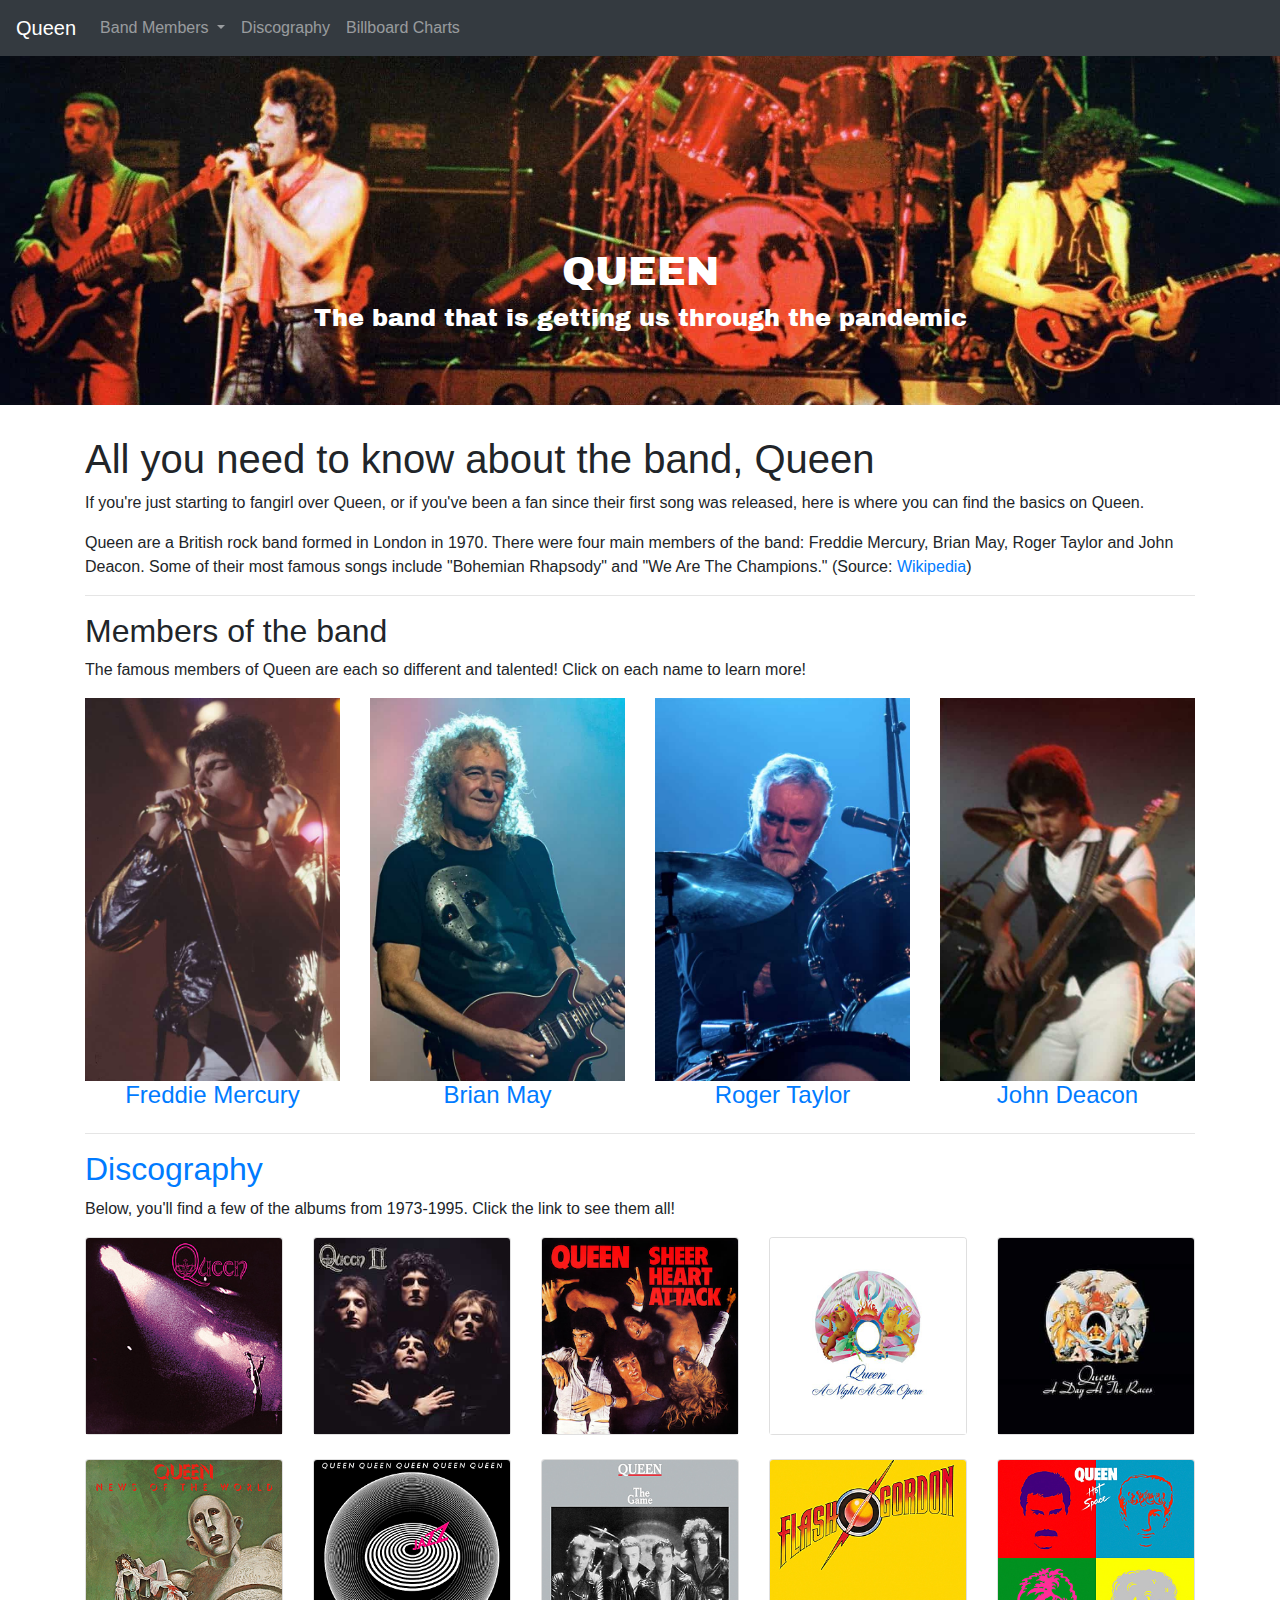
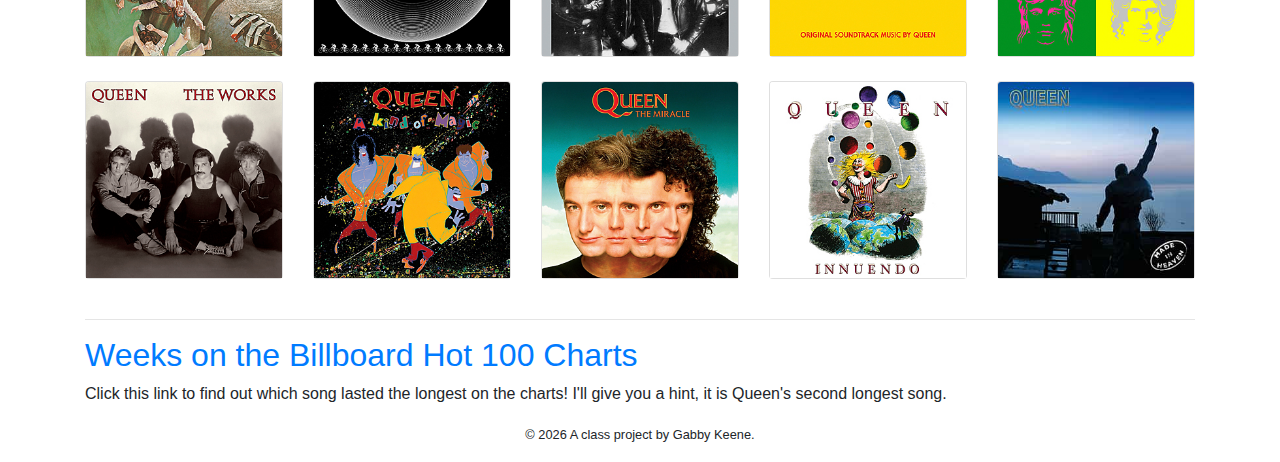
==== commit b4b0578c: "eighth commit" ====
--- a/docs/index.html
+++ b/docs/index.html
@@ -41,7 +41,7 @@
          <a class="nav-link" href="discography.html">Discography</a>
       </li>
       <li class="nav-item">
-         <a class="nav-link" href="Billboard.html">Billboard Charts</a>
+         <a class="nav-link" href="billboard.html">Billboard Charts</a>
       </li>
     </ul>
   </div>
@@ -54,11 +54,11 @@
     
 <div class="container">
   
-      <h2>All you need to know about the band, Queen</h2>
+      <h1>All you need to know about the band, Queen</h1>
       <p> If you're just starting to fangirl over Queen, or if you've been a fan since their first song was released, here is where you can find the basics on Queen.</p>
       <p>Queen are a British rock band formed in London in 1970. There were four main members of the band: Freddie Mercury, Brian May, Roger Taylor and John Deacon. Some of their most famous songs include "Bohemian Rhapsody" and "We Are The Champions." (Source: <a href="https://en.wikipedia.org/wiki/Queen_(band)#:~:text=Queen%20are%20a%20British%20rock,and%20John%20Deacon%20(bass).&text=He%20joined%20in%201970%20and%20suggested%20the%20name%20%22Queen%22." target="_blank">Wikipedia</a>)</p>
       <hr>
-      <h3>Members of the band</h3>
+      <h2>Members of the band</h2>
       <p>The famous members of Queen are each so different and talented! Click on each name to learn more!</p>
     
 
@@ -88,147 +88,107 @@
 
 <hr>
 
-  <h3 class="index-discography"><a href="discography.html">Discography</a></h3>
-  <p>Below, you'll find all the albums from 1973-1995</p>
-
-<div class="row row-cols-sm-2 row-cols-md-3">
+  <h2 class="index-discography"><a href="discography.html">Discography</a></h2>
+  <p>Below, you'll find a few of the albums from 1973-1995. Click the link to see them all!</p>
+
+<div class="row row-cols-sm-3 row-cols-md-5">
 
   <div class="col mb-4">
     <div class="card">
       <img src="img/discs/Queen_Queen.png" class="card-img-top" alt="discs">
-      <div class="card-body">
-        <h5 class="card-title">Queen (1973)</h5>
-      </div>
     </div>
   </div>
   
   <div class="col mb-4">
     <div class="card">
       <img src="img/discs/Queen_Queen_II.jpg" class="card-img-top" alt="discs">
-      <div class="card-body">
-        <h5 class="card-title">Queen II (1974)</h5>
-      </div>
     </div>
   </div>
   
   <div class="col mb-4">
     <div class="card">
       <img src="img/discs/Queen_Sheer_Heart_Attack.png" class="card-img-top" alt="discs">
-      <div class="card-body">
-        <h5 class="card-title">Sheer Heart Attack (1974)</h5>
-      </div>
     </div>
   </div>
   
   <div class="col mb-4">
     <div class="card">
       <img src="img/discs/Queen_A_Night_At_The_Opera.png" class="card-img-top" alt="discs">
-      <div class="card-body">
-        <h5 class="card-title">A Night at the Opera (1975)</h5>
-      </div>
     </div>
   </div>
   
   <div class="col mb-4">
     <div class="card">
       <img src="img/discs/Queen_A_Day_at_the_Races.jpg" class="card-img-top" alt="discs">
-      <div class="card-body">
-        <h5 class="card-title">A Day at the Races (1976)</h5>
-      </div>
     </div>
   </div>
   
   <div class="col mb-4">
     <div class="card">
       <img src="img/discs/Queen_News_Of_The_World.png" class="card-img-top" alt="discs">
-      <div class="card-body">
-        <h5 class="card-title">News of the World (1977)</h5>
-      </div>
     </div>
   </div>
   
   <div class="col mb-4">
     <div class="card">
       <img src="img/discs/Queen_Jazz.png" class="card-img-top" alt="discs">
-      <div class="card-body">
-        <h5 class="card-title">Jazz (1978)</h5>
-      </div>
     </div>
   </div>
   
   <div class="col mb-4">
     <div class="card">
       <img src="img/discs/Queen_The_Game.png" class="card-img-top" alt="discs">
-      <div class="card-body">
-        <h5 class="card-title">The Game (1980)</h5>
-      </div>
     </div>
   </div>
   
   <div class="col mb-4">
     <div class="card">
       <img src="img/discs/Queen_Flash_Gordon.png" class="card-img-top" alt="discs">
-      <div class="card-body">
-        <h5 class="card-title">Flash Gordon (Original Soundtrack) (1980)</h5>
-      </div>
     </div>
   </div>
   
   <div class="col mb-4">
     <div class="card">
       <img src="img/discs/Queen_Hot_Space.png" class="card-img-top" alt="discs">
-      <div class="card-body">
-        <h5 class="card-title">Hot Space (1982)</h5>
-      </div>
     </div>
   </div>
   
   <div class="col mb-4">
     <div class="card">
       <img src="img/discs/Queen_The_Works.png" class="card-img-top" alt="discs">
-      <div class="card-body">
-        <h5 class="card-title">The Works (1984)</h5>
-      </div>
     </div>
   </div>
   
   <div class="col mb-4">
     <div class="card">
       <img src="img/discs/Queen_A_Kind_Of_Magic.png" class="card-img-top" alt="discs">
-      <div class="card-body">
-        <h5 class="card-title">A Kind of Magic (1986)</h5>
-      </div>
     </div>
   </div>
   
   <div class="col mb-4">
     <div class="card">
       <img src="img/discs/Queen_The_Miracle.png" class="card-img-top" alt="discs">
-      <div class="card-body">
-        <h5 class="card-title">The Miracle (1989)</h5>
-      </div>
     </div>
   </div>
   
   <div class="col mb-4">
     <div class="card">
       <img src="img/discs/Queen_Innuendo.png" class="card-img-top" alt="discs">
-      <div class="card-body">
-        <h5 class="card-title">Innuendo (1991)</h5>
-      </div>
     </div>
   </div>
   
   <div class="col mb-4">
     <div class="card">
       <img src="img/discs/Queen_Made_in_Heaven.jpg" class="card-img-top" alt="discs">
-      <div class="card-body">
-        <h5 class="card-title">Made in Heaven (1995)</h5>
-      </div>
     </div>
   </div>
   
 </div>
+
+<hr>
+
+<h2><a href="billboard.html">Weeks on the Billboard Hot 100 Charts</a></h2>
+<p>Click this link to find out which song lasted the longest on the charts! I'll give you a hint, it is Queen's second longest song.</p>  
 
 </div>
 
--- a/docs/css/main.css
+++ b/docs/css/main.css
@@ -3,5 +3,5 @@
  * Copyright 2011-2021 The Bootstrap Authors
  * Copyright 2011-2021 Twitter, Inc.
  * Licensed under MIT (https://github.com/twbs/bootstrap/blob/main/LICENSE)
- */:root{--blue:#007bff;--indigo:#6610f2;--purple:#6f42c1;--pink:#e83e8c;--red:#dc3545;--orange:#fd7e14;--yellow:#ffc107;--green:#28a745;--teal:#20c997;--cyan:#17a2b8;--white:#fff;--gray:#6c757d;--gray-dark:#343a40;--primary:#007bff;--secondary:#6c757d;--success:#28a745;--info:#17a2b8;--warning:#ffc107;--danger:#dc3545;--light:#f8f9fa;--dark:#343a40;--breakpoint-xs:0;--breakpoint-sm:576px;--breakpoint-md:768px;--breakpoint-lg:992px;--breakpoint-xl:1200px;--font-family-sans-serif:-apple-system,BlinkMacSystemFont,"Segoe UI",Roboto,"Helvetica Neue",Arial,"Noto Sans","Liberation Sans",sans-serif,"Apple Color Emoji","Segoe UI Emoji","Segoe UI Symbol","Noto Color Emoji";--font-family-monospace:SFMono-Regular,Menlo,Monaco,Consolas,"Liberation Mono","Courier New",monospace}*,:after,:before{box-sizing:border-box}html{font-family:sans-serif;line-height:1.15;-webkit-text-size-adjust:100%;-webkit-tap-highlight-color:rgba(0,0,0,0)}article,aside,figcaption,figure,footer,header,hgroup,main,nav,section{display:block}body{margin:0;font-family:-apple-system,BlinkMacSystemFont,Segoe UI,Roboto,Helvetica Neue,Arial,Noto Sans,Liberation Sans,sans-serif,Apple Color Emoji,Segoe UI Emoji,Segoe UI Symbol,Noto Color Emoji;font-size:1rem;font-weight:400;line-height:1.5;color:#212529;text-align:left;background-color:#fff}[tabindex="-1"]:focus:not(:focus-visible){outline:0!important}hr{box-sizing:content-box;height:0;overflow:visible}h1,h2,h3,h4,h5,h6{margin-top:0;margin-bottom:.5rem}p{margin-top:0;margin-bottom:1rem}abbr[data-original-title],abbr[title]{text-decoration:underline;-webkit-text-decoration:underline dotted;-moz-text-decoration:underline dotted;text-decoration:underline dotted;cursor:help;border-bottom:0;-webkit-text-decoration-skip-ink:none;text-decoration-skip-ink:none}address{font-style:normal;line-height:inherit}address,dl,ol,ul{margin-bottom:1rem}dl,ol,ul{margin-top:0}ol ol,ol ul,ul ol,ul ul{margin-bottom:0}dt{font-weight:700}dd{margin-bottom:.5rem;margin-left:0}blockquote{margin:0 0 1rem}b,strong{font-weight:bolder}small{font-size:80%}sub,sup{position:relative;font-size:75%;line-height:0;vertical-align:baseline}sub{bottom:-.25em}sup{top:-.5em}a{color:#007bff;text-decoration:none;background-color:transparent}a:hover{color:#0056b3;text-decoration:underline}a:not([href]):not([class]){color:inherit;text-decoration:none}a:not([href]):not([class]):hover{color:inherit;text-decoration:none}code,kbd,pre,samp{font-family:SFMono-Regular,Menlo,Monaco,Consolas,Liberation Mono,Courier New,monospace;font-size:1em}pre{margin-top:0;margin-bottom:1rem;overflow:auto;-ms-overflow-style:scrollbar}figure{margin:0 0 1rem}img{border-style:none}img,svg{vertical-align:middle}svg{overflow:hidden}table{border-collapse:collapse}caption{padding-top:.75rem;padding-bottom:.75rem;color:#6c757d;text-align:left;caption-side:bottom}th{text-align:inherit;text-align:-webkit-match-parent}label{display:inline-block;margin-bottom:.5rem}button{border-radius:0}button:focus:not(:focus-visible){outline:0}button,input,optgroup,select,textarea{margin:0;font-family:inherit;font-size:inherit;line-height:inherit}button,input{overflow:visible}button,select{text-transform:none}[role=button]{cursor:pointer}select{word-wrap:normal}[type=button],[type=reset],[type=submit],button{-webkit-appearance:button}[type=button]:not(:disabled),[type=reset]:not(:disabled),[type=submit]:not(:disabled),button:not(:disabled){cursor:pointer}[type=button]::-moz-focus-inner,[type=reset]::-moz-focus-inner,[type=submit]::-moz-focus-inner,button::-moz-focus-inner{padding:0;border-style:none}input[type=checkbox],input[type=radio]{box-sizing:border-box;padding:0}textarea{overflow:auto;resize:vertical}fieldset{min-width:0;padding:0;margin:0;border:0}legend{display:block;width:100%;max-width:100%;padding:0;margin-bottom:.5rem;font-size:1.5rem;line-height:inherit;color:inherit;white-space:normal}progress{vertical-align:baseline}[type=number]::-webkit-inner-spin-button,[type=number]::-webkit-outer-spin-button{height:auto}[type=search]{outline-offset:-2px;-webkit-appearance:none}[type=search]::-webkit-search-decoration{-webkit-appearance:none}::-webkit-file-upload-button{font:inherit;-webkit-appearance:button}output{display:inline-block}summary{display:list-item;cursor:pointer}template{display:none}[hidden]{display:none!important}.h1,.h2,.h3,.h4,.h5,.h6,h1,h2,h3,h4,h5,h6{margin-bottom:.5rem;font-weight:500;line-height:1.2}.h1,h1{font-size:2.5rem}.h2,h2{font-size:2rem}.h3,h3{font-size:1.75rem}.h4,h4{font-size:1.5rem}.h5,h5{font-size:1.25rem}.h6,h6{font-size:1rem}.lead{font-size:1.25rem;font-weight:300}.display-1{font-size:6rem}.display-1,.display-2{font-weight:300;line-height:1.2}.display-2{font-size:5.5rem}.display-3{font-size:4.5rem}.display-3,.display-4{font-weight:300;line-height:1.2}.display-4{font-size:3.5rem}hr{margin-top:1rem;margin-bottom:1rem;border:0;border-top:1px solid rgba(0,0,0,.1)}.small,small{font-size:80%;font-weight:400}.mark,mark{padding:.2em;background-color:#fcf8e3}.list-inline,.list-unstyled{padding-left:0;list-style:none}.list-inline-item{display:inline-block}.list-inline-item:not(:last-child){margin-right:.5rem}.initialism{font-size:90%;text-transform:uppercase}.blockquote{margin-bottom:1rem;font-size:1.25rem}.blockquote-footer{display:block;font-size:80%;color:#6c757d}.blockquote-footer:before{content:"\2014\00A0"}.img-fluid,.img-thumbnail{max-width:100%;height:auto}.img-thumbnail{padding:.25rem;background-color:#fff;border:1px solid #dee2e6;border-radius:.25rem}.figure{display:inline-block}.figure-img{margin-bottom:.5rem;line-height:1}.figure-caption{font-size:90%;color:#6c757d}code{font-size:87.5%;color:#e83e8c;word-wrap:break-word}a>code{color:inherit}kbd{padding:.2rem .4rem;font-size:87.5%;color:#fff;background-color:#212529;border-radius:.2rem}kbd kbd{padding:0;font-size:100%;font-weight:700}pre{display:block;font-size:87.5%;color:#212529}pre code{font-size:inherit;color:inherit;word-break:normal}.pre-scrollable{max-height:340px;overflow-y:scroll}.container,.container-fluid,.container-lg,.container-md,.container-sm,.container-xl{width:100%;padding-right:15px;padding-left:15px;margin-right:auto;margin-left:auto}@media (min-width:576px){.container,.container-sm{max-width:540px}}@media (min-width:768px){.container,.container-md,.container-sm{max-width:720px}}@media (min-width:992px){.container,.container-lg,.container-md,.container-sm{max-width:960px}}@media (min-width:1200px){.container,.container-lg,.container-md,.container-sm,.container-xl{max-width:1140px}}.row{display:-webkit-flex;display:-ms-flexbox;display:flex;-webkit-flex-wrap:wrap;-ms-flex-wrap:wrap;flex-wrap:wrap;margin-right:-15px;margin-left:-15px}.no-gutters{margin-right:0;margin-left:0}.no-gutters>.col,.no-gutters>[class*=col-]{padding-right:0;padding-left:0}.col,.col-1,.col-2,.col-3,.col-4,.col-5,.col-6,.col-7,.col-8,.col-9,.col-10,.col-11,.col-12,.col-auto,.col-lg,.col-lg-1,.col-lg-2,.col-lg-3,.col-lg-4,.col-lg-5,.col-lg-6,.col-lg-7,.col-lg-8,.col-lg-9,.col-lg-10,.col-lg-11,.col-lg-12,.col-lg-auto,.col-md,.col-md-1,.col-md-2,.col-md-3,.col-md-4,.col-md-5,.col-md-6,.col-md-7,.col-md-8,.col-md-9,.col-md-10,.col-md-11,.col-md-12,.col-md-auto,.col-sm,.col-sm-1,.col-sm-2,.col-sm-3,.col-sm-4,.col-sm-5,.col-sm-6,.col-sm-7,.col-sm-8,.col-sm-9,.col-sm-10,.col-sm-11,.col-sm-12,.col-sm-auto,.col-xl,.col-xl-1,.col-xl-2,.col-xl-3,.col-xl-4,.col-xl-5,.col-xl-6,.col-xl-7,.col-xl-8,.col-xl-9,.col-xl-10,.col-xl-11,.col-xl-12,.col-xl-auto{position:relative;width:100%;padding-right:15px;padding-left:15px}.col{-webkit-flex-basis:0;-ms-flex-preferred-size:0;flex-basis:0;-webkit-flex-grow:1;-ms-flex-positive:1;flex-grow:1;max-width:100%}.row-cols-1>*{-webkit-flex:0 0 100%;-ms-flex:0 0 100%;flex:0 0 100%;max-width:100%}.row-cols-2>*{-webkit-flex:0 0 50%;-ms-flex:0 0 50%;flex:0 0 50%;max-width:50%}.row-cols-3>*{-webkit-flex:0 0 33.33333%;-ms-flex:0 0 33.33333%;flex:0 0 33.33333%;max-width:33.33333%}.row-cols-4>*{-webkit-flex:0 0 25%;-ms-flex:0 0 25%;flex:0 0 25%;max-width:25%}.row-cols-5>*{-webkit-flex:0 0 20%;-ms-flex:0 0 20%;flex:0 0 20%;max-width:20%}.row-cols-6>*{-webkit-flex:0 0 16.66667%;-ms-flex:0 0 16.66667%;flex:0 0 16.66667%;max-width:16.66667%}.col-auto{-webkit-flex:0 0 auto;-ms-flex:0 0 auto;flex:0 0 auto;width:auto;max-width:100%}.col-1{-webkit-flex:0 0 8.33333%;-ms-flex:0 0 8.33333%;flex:0 0 8.33333%;max-width:8.33333%}.col-2{-webkit-flex:0 0 16.66667%;-ms-flex:0 0 16.66667%;flex:0 0 16.66667%;max-width:16.66667%}.col-3{-webkit-flex:0 0 25%;-ms-flex:0 0 25%;flex:0 0 25%;max-width:25%}.col-4{-webkit-flex:0 0 33.33333%;-ms-flex:0 0 33.33333%;flex:0 0 33.33333%;max-width:33.33333%}.col-5{-webkit-flex:0 0 41.66667%;-ms-flex:0 0 41.66667%;flex:0 0 41.66667%;max-width:41.66667%}.col-6{-webkit-flex:0 0 50%;-ms-flex:0 0 50%;flex:0 0 50%;max-width:50%}.col-7{-webkit-flex:0 0 58.33333%;-ms-flex:0 0 58.33333%;flex:0 0 58.33333%;max-width:58.33333%}.col-8{-webkit-flex:0 0 66.66667%;-ms-flex:0 0 66.66667%;flex:0 0 66.66667%;max-width:66.66667%}.col-9{-webkit-flex:0 0 75%;-ms-flex:0 0 75%;flex:0 0 75%;max-width:75%}.col-10{-webkit-flex:0 0 83.33333%;-ms-flex:0 0 83.33333%;flex:0 0 83.33333%;max-width:83.33333%}.col-11{-webkit-flex:0 0 91.66667%;-ms-flex:0 0 91.66667%;flex:0 0 91.66667%;max-width:91.66667%}.col-12{-webkit-flex:0 0 100%;-ms-flex:0 0 100%;flex:0 0 100%;max-width:100%}.order-first{-webkit-order:-1;-ms-flex-order:-1;order:-1}.order-last{-webkit-order:13;-ms-flex-order:13;order:13}.order-0{-webkit-order:0;-ms-flex-order:0;order:0}.order-1{-webkit-order:1;-ms-flex-order:1;order:1}.order-2{-webkit-order:2;-ms-flex-order:2;order:2}.order-3{-webkit-order:3;-ms-flex-order:3;order:3}.order-4{-webkit-order:4;-ms-flex-order:4;order:4}.order-5{-webkit-order:5;-ms-flex-order:5;order:5}.order-6{-webkit-order:6;-ms-flex-order:6;order:6}.order-7{-webkit-order:7;-ms-flex-order:7;order:7}.order-8{-webkit-order:8;-ms-flex-order:8;order:8}.order-9{-webkit-order:9;-ms-flex-order:9;order:9}.order-10{-webkit-order:10;-ms-flex-order:10;order:10}.order-11{-webkit-order:11;-ms-flex-order:11;order:11}.order-12{-webkit-order:12;-ms-flex-order:12;order:12}.offset-1{margin-left:8.33333%}.offset-2{margin-left:16.66667%}.offset-3{margin-left:25%}.offset-4{margin-left:33.33333%}.offset-5{margin-left:41.66667%}.offset-6{margin-left:50%}.offset-7{margin-left:58.33333%}.offset-8{margin-left:66.66667%}.offset-9{margin-left:75%}.offset-10{margin-left:83.33333%}.offset-11{margin-left:91.66667%}@media (min-width:576px){.col-sm{-webkit-flex-basis:0;-ms-flex-preferred-size:0;flex-basis:0;-webkit-flex-grow:1;-ms-flex-positive:1;flex-grow:1;max-width:100%}.row-cols-sm-1>*{-webkit-flex:0 0 100%;-ms-flex:0 0 100%;flex:0 0 100%;max-width:100%}.row-cols-sm-2>*{-webkit-flex:0 0 50%;-ms-flex:0 0 50%;flex:0 0 50%;max-width:50%}.row-cols-sm-3>*{-webkit-flex:0 0 33.33333%;-ms-flex:0 0 33.33333%;flex:0 0 33.33333%;max-width:33.33333%}.row-cols-sm-4>*{-webkit-flex:0 0 25%;-ms-flex:0 0 25%;flex:0 0 25%;max-width:25%}.row-cols-sm-5>*{-webkit-flex:0 0 20%;-ms-flex:0 0 20%;flex:0 0 20%;max-width:20%}.row-cols-sm-6>*{-webkit-flex:0 0 16.66667%;-ms-flex:0 0 16.66667%;flex:0 0 16.66667%;max-width:16.66667%}.col-sm-auto{-webkit-flex:0 0 auto;-ms-flex:0 0 auto;flex:0 0 auto;width:auto;max-width:100%}.col-sm-1{-webkit-flex:0 0 8.33333%;-ms-flex:0 0 8.33333%;flex:0 0 8.33333%;max-width:8.33333%}.col-sm-2{-webkit-flex:0 0 16.66667%;-ms-flex:0 0 16.66667%;flex:0 0 16.66667%;max-width:16.66667%}.col-sm-3{-webkit-flex:0 0 25%;-ms-flex:0 0 25%;flex:0 0 25%;max-width:25%}.col-sm-4{-webkit-flex:0 0 33.33333%;-ms-flex:0 0 33.33333%;flex:0 0 33.33333%;max-width:33.33333%}.col-sm-5{-webkit-flex:0 0 41.66667%;-ms-flex:0 0 41.66667%;flex:0 0 41.66667%;max-width:41.66667%}.col-sm-6{-webkit-flex:0 0 50%;-ms-flex:0 0 50%;flex:0 0 50%;max-width:50%}.col-sm-7{-webkit-flex:0 0 58.33333%;-ms-flex:0 0 58.33333%;flex:0 0 58.33333%;max-width:58.33333%}.col-sm-8{-webkit-flex:0 0 66.66667%;-ms-flex:0 0 66.66667%;flex:0 0 66.66667%;max-width:66.66667%}.col-sm-9{-webkit-flex:0 0 75%;-ms-flex:0 0 75%;flex:0 0 75%;max-width:75%}.col-sm-10{-webkit-flex:0 0 83.33333%;-ms-flex:0 0 83.33333%;flex:0 0 83.33333%;max-width:83.33333%}.col-sm-11{-webkit-flex:0 0 91.66667%;-ms-flex:0 0 91.66667%;flex:0 0 91.66667%;max-width:91.66667%}.col-sm-12{-webkit-flex:0 0 100%;-ms-flex:0 0 100%;flex:0 0 100%;max-width:100%}.order-sm-first{-webkit-order:-1;-ms-flex-order:-1;order:-1}.order-sm-last{-webkit-order:13;-ms-flex-order:13;order:13}.order-sm-0{-webkit-order:0;-ms-flex-order:0;order:0}.order-sm-1{-webkit-order:1;-ms-flex-order:1;order:1}.order-sm-2{-webkit-order:2;-ms-flex-order:2;order:2}.order-sm-3{-webkit-order:3;-ms-flex-order:3;order:3}.order-sm-4{-webkit-order:4;-ms-flex-order:4;order:4}.order-sm-5{-webkit-order:5;-ms-flex-order:5;order:5}.order-sm-6{-webkit-order:6;-ms-flex-order:6;order:6}.order-sm-7{-webkit-order:7;-ms-flex-order:7;order:7}.order-sm-8{-webkit-order:8;-ms-flex-order:8;order:8}.order-sm-9{-webkit-order:9;-ms-flex-order:9;order:9}.order-sm-10{-webkit-order:10;-ms-flex-order:10;order:10}.order-sm-11{-webkit-order:11;-ms-flex-order:11;order:11}.order-sm-12{-webkit-order:12;-ms-flex-order:12;order:12}.offset-sm-0{margin-left:0}.offset-sm-1{margin-left:8.33333%}.offset-sm-2{margin-left:16.66667%}.offset-sm-3{margin-left:25%}.offset-sm-4{margin-left:33.33333%}.offset-sm-5{margin-left:41.66667%}.offset-sm-6{margin-left:50%}.offset-sm-7{margin-left:58.33333%}.offset-sm-8{margin-left:66.66667%}.offset-sm-9{margin-left:75%}.offset-sm-10{margin-left:83.33333%}.offset-sm-11{margin-left:91.66667%}}@media (min-width:768px){.col-md{-webkit-flex-basis:0;-ms-flex-preferred-size:0;flex-basis:0;-webkit-flex-grow:1;-ms-flex-positive:1;flex-grow:1;max-width:100%}.row-cols-md-1>*{-webkit-flex:0 0 100%;-ms-flex:0 0 100%;flex:0 0 100%;max-width:100%}.row-cols-md-2>*{-webkit-flex:0 0 50%;-ms-flex:0 0 50%;flex:0 0 50%;max-width:50%}.row-cols-md-3>*{-webkit-flex:0 0 33.33333%;-ms-flex:0 0 33.33333%;flex:0 0 33.33333%;max-width:33.33333%}.row-cols-md-4>*{-webkit-flex:0 0 25%;-ms-flex:0 0 25%;flex:0 0 25%;max-width:25%}.row-cols-md-5>*{-webkit-flex:0 0 20%;-ms-flex:0 0 20%;flex:0 0 20%;max-width:20%}.row-cols-md-6>*{-webkit-flex:0 0 16.66667%;-ms-flex:0 0 16.66667%;flex:0 0 16.66667%;max-width:16.66667%}.col-md-auto{-webkit-flex:0 0 auto;-ms-flex:0 0 auto;flex:0 0 auto;width:auto;max-width:100%}.col-md-1{-webkit-flex:0 0 8.33333%;-ms-flex:0 0 8.33333%;flex:0 0 8.33333%;max-width:8.33333%}.col-md-2{-webkit-flex:0 0 16.66667%;-ms-flex:0 0 16.66667%;flex:0 0 16.66667%;max-width:16.66667%}.col-md-3{-webkit-flex:0 0 25%;-ms-flex:0 0 25%;flex:0 0 25%;max-width:25%}.col-md-4{-webkit-flex:0 0 33.33333%;-ms-flex:0 0 33.33333%;flex:0 0 33.33333%;max-width:33.33333%}.col-md-5{-webkit-flex:0 0 41.66667%;-ms-flex:0 0 41.66667%;flex:0 0 41.66667%;max-width:41.66667%}.col-md-6{-webkit-flex:0 0 50%;-ms-flex:0 0 50%;flex:0 0 50%;max-width:50%}.col-md-7{-webkit-flex:0 0 58.33333%;-ms-flex:0 0 58.33333%;flex:0 0 58.33333%;max-width:58.33333%}.col-md-8{-webkit-flex:0 0 66.66667%;-ms-flex:0 0 66.66667%;flex:0 0 66.66667%;max-width:66.66667%}.col-md-9{-webkit-flex:0 0 75%;-ms-flex:0 0 75%;flex:0 0 75%;max-width:75%}.col-md-10{-webkit-flex:0 0 83.33333%;-ms-flex:0 0 83.33333%;flex:0 0 83.33333%;max-width:83.33333%}.col-md-11{-webkit-flex:0 0 91.66667%;-ms-flex:0 0 91.66667%;flex:0 0 91.66667%;max-width:91.66667%}.col-md-12{-webkit-flex:0 0 100%;-ms-flex:0 0 100%;flex:0 0 100%;max-width:100%}.order-md-first{-webkit-order:-1;-ms-flex-order:-1;order:-1}.order-md-last{-webkit-order:13;-ms-flex-order:13;order:13}.order-md-0{-webkit-order:0;-ms-flex-order:0;order:0}.order-md-1{-webkit-order:1;-ms-flex-order:1;order:1}.order-md-2{-webkit-order:2;-ms-flex-order:2;order:2}.order-md-3{-webkit-order:3;-ms-flex-order:3;order:3}.order-md-4{-webkit-order:4;-ms-flex-order:4;order:4}.order-md-5{-webkit-order:5;-ms-flex-order:5;order:5}.order-md-6{-webkit-order:6;-ms-flex-order:6;order:6}.order-md-7{-webkit-order:7;-ms-flex-order:7;order:7}.order-md-8{-webkit-order:8;-ms-flex-order:8;order:8}.order-md-9{-webkit-order:9;-ms-flex-order:9;order:9}.order-md-10{-webkit-order:10;-ms-flex-order:10;order:10}.order-md-11{-webkit-order:11;-ms-flex-order:11;order:11}.order-md-12{-webkit-order:12;-ms-flex-order:12;order:12}.offset-md-0{margin-left:0}.offset-md-1{margin-left:8.33333%}.offset-md-2{margin-left:16.66667%}.offset-md-3{margin-left:25%}.offset-md-4{margin-left:33.33333%}.offset-md-5{margin-left:41.66667%}.offset-md-6{margin-left:50%}.offset-md-7{margin-left:58.33333%}.offset-md-8{margin-left:66.66667%}.offset-md-9{margin-left:75%}.offset-md-10{margin-left:83.33333%}.offset-md-11{margin-left:91.66667%}}@media (min-width:992px){.col-lg{-webkit-flex-basis:0;-ms-flex-preferred-size:0;flex-basis:0;-webkit-flex-grow:1;-ms-flex-positive:1;flex-grow:1;max-width:100%}.row-cols-lg-1>*{-webkit-flex:0 0 100%;-ms-flex:0 0 100%;flex:0 0 100%;max-width:100%}.row-cols-lg-2>*{-webkit-flex:0 0 50%;-ms-flex:0 0 50%;flex:0 0 50%;max-width:50%}.row-cols-lg-3>*{-webkit-flex:0 0 33.33333%;-ms-flex:0 0 33.33333%;flex:0 0 33.33333%;max-width:33.33333%}.row-cols-lg-4>*{-webkit-flex:0 0 25%;-ms-flex:0 0 25%;flex:0 0 25%;max-width:25%}.row-cols-lg-5>*{-webkit-flex:0 0 20%;-ms-flex:0 0 20%;flex:0 0 20%;max-width:20%}.row-cols-lg-6>*{-webkit-flex:0 0 16.66667%;-ms-flex:0 0 16.66667%;flex:0 0 16.66667%;max-width:16.66667%}.col-lg-auto{-webkit-flex:0 0 auto;-ms-flex:0 0 auto;flex:0 0 auto;width:auto;max-width:100%}.col-lg-1{-webkit-flex:0 0 8.33333%;-ms-flex:0 0 8.33333%;flex:0 0 8.33333%;max-width:8.33333%}.col-lg-2{-webkit-flex:0 0 16.66667%;-ms-flex:0 0 16.66667%;flex:0 0 16.66667%;max-width:16.66667%}.col-lg-3{-webkit-flex:0 0 25%;-ms-flex:0 0 25%;flex:0 0 25%;max-width:25%}.col-lg-4{-webkit-flex:0 0 33.33333%;-ms-flex:0 0 33.33333%;flex:0 0 33.33333%;max-width:33.33333%}.col-lg-5{-webkit-flex:0 0 41.66667%;-ms-flex:0 0 41.66667%;flex:0 0 41.66667%;max-width:41.66667%}.col-lg-6{-webkit-flex:0 0 50%;-ms-flex:0 0 50%;flex:0 0 50%;max-width:50%}.col-lg-7{-webkit-flex:0 0 58.33333%;-ms-flex:0 0 58.33333%;flex:0 0 58.33333%;max-width:58.33333%}.col-lg-8{-webkit-flex:0 0 66.66667%;-ms-flex:0 0 66.66667%;flex:0 0 66.66667%;max-width:66.66667%}.col-lg-9{-webkit-flex:0 0 75%;-ms-flex:0 0 75%;flex:0 0 75%;max-width:75%}.col-lg-10{-webkit-flex:0 0 83.33333%;-ms-flex:0 0 83.33333%;flex:0 0 83.33333%;max-width:83.33333%}.col-lg-11{-webkit-flex:0 0 91.66667%;-ms-flex:0 0 91.66667%;flex:0 0 91.66667%;max-width:91.66667%}.col-lg-12{-webkit-flex:0 0 100%;-ms-flex:0 0 100%;flex:0 0 100%;max-width:100%}.order-lg-first{-webkit-order:-1;-ms-flex-order:-1;order:-1}.order-lg-last{-webkit-order:13;-ms-flex-order:13;order:13}.order-lg-0{-webkit-order:0;-ms-flex-order:0;order:0}.order-lg-1{-webkit-order:1;-ms-flex-order:1;order:1}.order-lg-2{-webkit-order:2;-ms-flex-order:2;order:2}.order-lg-3{-webkit-order:3;-ms-flex-order:3;order:3}.order-lg-4{-webkit-order:4;-ms-flex-order:4;order:4}.order-lg-5{-webkit-order:5;-ms-flex-order:5;order:5}.order-lg-6{-webkit-order:6;-ms-flex-order:6;order:6}.order-lg-7{-webkit-order:7;-ms-flex-order:7;order:7}.order-lg-8{-webkit-order:8;-ms-flex-order:8;order:8}.order-lg-9{-webkit-order:9;-ms-flex-order:9;order:9}.order-lg-10{-webkit-order:10;-ms-flex-order:10;order:10}.order-lg-11{-webkit-order:11;-ms-flex-order:11;order:11}.order-lg-12{-webkit-order:12;-ms-flex-order:12;order:12}.offset-lg-0{margin-left:0}.offset-lg-1{margin-left:8.33333%}.offset-lg-2{margin-left:16.66667%}.offset-lg-3{margin-left:25%}.offset-lg-4{margin-left:33.33333%}.offset-lg-5{margin-left:41.66667%}.offset-lg-6{margin-left:50%}.offset-lg-7{margin-left:58.33333%}.offset-lg-8{margin-left:66.66667%}.offset-lg-9{margin-left:75%}.offset-lg-10{margin-left:83.33333%}.offset-lg-11{margin-left:91.66667%}}@media (min-width:1200px){.col-xl{-webkit-flex-basis:0;-ms-flex-preferred-size:0;flex-basis:0;-webkit-flex-grow:1;-ms-flex-positive:1;flex-grow:1;max-width:100%}.row-cols-xl-1>*{-webkit-flex:0 0 100%;-ms-flex:0 0 100%;flex:0 0 100%;max-width:100%}.row-cols-xl-2>*{-webkit-flex:0 0 50%;-ms-flex:0 0 50%;flex:0 0 50%;max-width:50%}.row-cols-xl-3>*{-webkit-flex:0 0 33.33333%;-ms-flex:0 0 33.33333%;flex:0 0 33.33333%;max-width:33.33333%}.row-cols-xl-4>*{-webkit-flex:0 0 25%;-ms-flex:0 0 25%;flex:0 0 25%;max-width:25%}.row-cols-xl-5>*{-webkit-flex:0 0 20%;-ms-flex:0 0 20%;flex:0 0 20%;max-width:20%}.row-cols-xl-6>*{-webkit-flex:0 0 16.66667%;-ms-flex:0 0 16.66667%;flex:0 0 16.66667%;max-width:16.66667%}.col-xl-auto{-webkit-flex:0 0 auto;-ms-flex:0 0 auto;flex:0 0 auto;width:auto;max-width:100%}.col-xl-1{-webkit-flex:0 0 8.33333%;-ms-flex:0 0 8.33333%;flex:0 0 8.33333%;max-width:8.33333%}.col-xl-2{-webkit-flex:0 0 16.66667%;-ms-flex:0 0 16.66667%;flex:0 0 16.66667%;max-width:16.66667%}.col-xl-3{-webkit-flex:0 0 25%;-ms-flex:0 0 25%;flex:0 0 25%;max-width:25%}.col-xl-4{-webkit-flex:0 0 33.33333%;-ms-flex:0 0 33.33333%;flex:0 0 33.33333%;max-width:33.33333%}.col-xl-5{-webkit-flex:0 0 41.66667%;-ms-flex:0 0 41.66667%;flex:0 0 41.66667%;max-width:41.66667%}.col-xl-6{-webkit-flex:0 0 50%;-ms-flex:0 0 50%;flex:0 0 50%;max-width:50%}.col-xl-7{-webkit-flex:0 0 58.33333%;-ms-flex:0 0 58.33333%;flex:0 0 58.33333%;max-width:58.33333%}.col-xl-8{-webkit-flex:0 0 66.66667%;-ms-flex:0 0 66.66667%;flex:0 0 66.66667%;max-width:66.66667%}.col-xl-9{-webkit-flex:0 0 75%;-ms-flex:0 0 75%;flex:0 0 75%;max-width:75%}.col-xl-10{-webkit-flex:0 0 83.33333%;-ms-flex:0 0 83.33333%;flex:0 0 83.33333%;max-width:83.33333%}.col-xl-11{-webkit-flex:0 0 91.66667%;-ms-flex:0 0 91.66667%;flex:0 0 91.66667%;max-width:91.66667%}.col-xl-12{-webkit-flex:0 0 100%;-ms-flex:0 0 100%;flex:0 0 100%;max-width:100%}.order-xl-first{-webkit-order:-1;-ms-flex-order:-1;order:-1}.order-xl-last{-webkit-order:13;-ms-flex-order:13;order:13}.order-xl-0{-webkit-order:0;-ms-flex-order:0;order:0}.order-xl-1{-webkit-order:1;-ms-flex-order:1;order:1}.order-xl-2{-webkit-order:2;-ms-flex-order:2;order:2}.order-xl-3{-webkit-order:3;-ms-flex-order:3;order:3}.order-xl-4{-webkit-order:4;-ms-flex-order:4;order:4}.order-xl-5{-webkit-order:5;-ms-flex-order:5;order:5}.order-xl-6{-webkit-order:6;-ms-flex-order:6;order:6}.order-xl-7{-webkit-order:7;-ms-flex-order:7;order:7}.order-xl-8{-webkit-order:8;-ms-flex-order:8;order:8}.order-xl-9{-webkit-order:9;-ms-flex-order:9;order:9}.order-xl-10{-webkit-order:10;-ms-flex-order:10;order:10}.order-xl-11{-webkit-order:11;-ms-flex-order:11;order:11}.order-xl-12{-webkit-order:12;-ms-flex-order:12;order:12}.offset-xl-0{margin-left:0}.offset-xl-1{margin-left:8.33333%}.offset-xl-2{margin-left:16.66667%}.offset-xl-3{margin-left:25%}.offset-xl-4{margin-left:33.33333%}.offset-xl-5{margin-left:41.66667%}.offset-xl-6{margin-left:50%}.offset-xl-7{margin-left:58.33333%}.offset-xl-8{margin-left:66.66667%}.offset-xl-9{margin-left:75%}.offset-xl-10{margin-left:83.33333%}.offset-xl-11{margin-left:91.66667%}}.table{width:100%;margin-bottom:1rem;color:#212529}.table td,.table th{padding:.75rem;vertical-align:top;border-top:1px solid #dee2e6}.table thead th{vertical-align:bottom;border-bottom:2px solid #dee2e6}.table tbody+tbody{border-top:2px solid #dee2e6}.table-sm td,.table-sm th{padding:.3rem}.table-bordered,.table-bordered td,.table-bordered th{border:1px solid #dee2e6}.table-bordered thead td,.table-bordered thead th{border-bottom-width:2px}.table-borderless tbody+tbody,.table-borderless td,.table-borderless th,.table-borderless thead th{border:0}.table-striped tbody tr:nth-of-type(odd){background-color:rgba(0,0,0,.05)}.table-hover tbody tr:hover{color:#212529;background-color:rgba(0,0,0,.075)}.table-primary,.table-primary>td,.table-primary>th{background-color:#b8daff}.table-primary tbody+tbody,.table-primary td,.table-primary th,.table-primary thead th{border-color:#7abaff}.table-hover .table-primary:hover{background-color:#9fcdff}.table-hover .table-primary:hover>td,.table-hover .table-primary:hover>th{background-color:#9fcdff}.table-secondary,.table-secondary>td,.table-secondary>th{background-color:#d6d8db}.table-secondary tbody+tbody,.table-secondary td,.table-secondary th,.table-secondary thead th{border-color:#b3b7bb}.table-hover .table-secondary:hover{background-color:#c8cbcf}.table-hover .table-secondary:hover>td,.table-hover .table-secondary:hover>th{background-color:#c8cbcf}.table-success,.table-success>td,.table-success>th{background-color:#c3e6cb}.table-success tbody+tbody,.table-success td,.table-success th,.table-success thead th{border-color:#8fd19e}.table-hover .table-success:hover{background-color:#b1dfbb}.table-hover .table-success:hover>td,.table-hover .table-success:hover>th{background-color:#b1dfbb}.table-info,.table-info>td,.table-info>th{background-color:#bee5eb}.table-info tbody+tbody,.table-info td,.table-info th,.table-info thead th{border-color:#86cfda}.table-hover .table-info:hover{background-color:#abdde5}.table-hover .table-info:hover>td,.table-hover .table-info:hover>th{background-color:#abdde5}.table-warning,.table-warning>td,.table-warning>th{background-color:#ffeeba}.table-warning tbody+tbody,.table-warning td,.table-warning th,.table-warning thead th{border-color:#ffdf7e}.table-hover .table-warning:hover{background-color:#ffe8a1}.table-hover .table-warning:hover>td,.table-hover .table-warning:hover>th{background-color:#ffe8a1}.table-danger,.table-danger>td,.table-danger>th{background-color:#f5c6cb}.table-danger tbody+tbody,.table-danger td,.table-danger th,.table-danger thead th{border-color:#ed969e}.table-hover .table-danger:hover{background-color:#f1b0b7}.table-hover .table-danger:hover>td,.table-hover .table-danger:hover>th{background-color:#f1b0b7}.table-light,.table-light>td,.table-light>th{background-color:#fdfdfe}.table-light tbody+tbody,.table-light td,.table-light th,.table-light thead th{border-color:#fbfcfc}.table-hover .table-light:hover{background-color:#ececf6}.table-hover .table-light:hover>td,.table-hover .table-light:hover>th{background-color:#ececf6}.table-dark,.table-dark>td,.table-dark>th{background-color:#c6c8ca}.table-dark tbody+tbody,.table-dark td,.table-dark th,.table-dark thead th{border-color:#95999c}.table-hover .table-dark:hover{background-color:#b9bbbe}.table-hover .table-dark:hover>td,.table-hover .table-dark:hover>th{background-color:#b9bbbe}.table-active,.table-active>td,.table-active>th{background-color:rgba(0,0,0,.075)}.table-hover .table-active:hover{background-color:rgba(0,0,0,.075)}.table-hover .table-active:hover>td,.table-hover .table-active:hover>th{background-color:rgba(0,0,0,.075)}.table .thead-dark th{color:#fff;background-color:#343a40;border-color:#454d55}.table .thead-light th{color:#495057;background-color:#e9ecef;border-color:#dee2e6}.table-dark{color:#fff;background-color:#343a40}.table-dark td,.table-dark th,.table-dark thead th{border-color:#454d55}.table-dark.table-bordered{border:0}.table-dark.table-striped tbody tr:nth-of-type(odd){background-color:hsla(0,0%,100%,.05)}.table-dark.table-hover tbody tr:hover{color:#fff;background-color:hsla(0,0%,100%,.075)}@media (max-width:575.98px){.table-responsive-sm{display:block;width:100%;overflow-x:auto;-webkit-overflow-scrolling:touch}.table-responsive-sm>.table-bordered{border:0}}@media (max-width:767.98px){.table-responsive-md{display:block;width:100%;overflow-x:auto;-webkit-overflow-scrolling:touch}.table-responsive-md>.table-bordered{border:0}}@media (max-width:991.98px){.table-responsive-lg{display:block;width:100%;overflow-x:auto;-webkit-overflow-scrolling:touch}.table-responsive-lg>.table-bordered{border:0}}@media (max-width:1199.98px){.table-responsive-xl{display:block;width:100%;overflow-x:auto;-webkit-overflow-scrolling:touch}.table-responsive-xl>.table-bordered{border:0}}.table-responsive{display:block;width:100%;overflow-x:auto;-webkit-overflow-scrolling:touch}.table-responsive>.table-bordered{border:0}.form-control{display:block;width:100%;height:calc(1.5em + .75rem + 2px);padding:.375rem .75rem;font-size:1rem;font-weight:400;line-height:1.5;color:#495057;background-color:#fff;background-clip:padding-box;border:1px solid #ced4da;border-radius:.25rem;transition:border-color .15s ease-in-out,box-shadow .15s ease-in-out}@media (prefers-reduced-motion:reduce){.form-control{transition:none}}.form-control::-ms-expand{background-color:transparent;border:0}.form-control:-moz-focusring{color:transparent;text-shadow:0 0 0 #495057}.form-control:focus{color:#495057;background-color:#fff;border-color:#80bdff;outline:0;box-shadow:0 0 0 .2rem rgba(0,123,255,.25)}.form-control::-webkit-input-placeholder{color:#6c757d;opacity:1}.form-control::-moz-placeholder{color:#6c757d;opacity:1}.form-control:-ms-input-placeholder{color:#6c757d;opacity:1}.form-control::-ms-input-placeholder{color:#6c757d;opacity:1}.form-control::placeholder{color:#6c757d;opacity:1}.form-control:disabled,.form-control[readonly]{background-color:#e9ecef;opacity:1}input[type=date].form-control,input[type=datetime-local].form-control,input[type=month].form-control,input[type=time].form-control{-webkit-appearance:none;-moz-appearance:none;appearance:none}select.form-control:focus::-ms-value{color:#495057;background-color:#fff}.form-control-file,.form-control-range{display:block;width:100%}.col-form-label{padding-top:calc(.375rem + 1px);padding-bottom:calc(.375rem + 1px);margin-bottom:0;font-size:inherit;line-height:1.5}.col-form-label-lg{padding-top:calc(.5rem + 1px);padding-bottom:calc(.5rem + 1px);font-size:1.25rem;line-height:1.5}.col-form-label-sm{padding-top:calc(.25rem + 1px);padding-bottom:calc(.25rem + 1px);font-size:.875rem;line-height:1.5}.form-control-plaintext{display:block;width:100%;padding:.375rem 0;margin-bottom:0;font-size:1rem;line-height:1.5;color:#212529;background-color:transparent;border:solid transparent;border-width:1px 0}.form-control-plaintext.form-control-lg,.form-control-plaintext.form-control-sm{padding-right:0;padding-left:0}.form-control-sm{height:calc(1.5em + .5rem + 2px);padding:.25rem .5rem;font-size:.875rem;line-height:1.5;border-radius:.2rem}.form-control-lg{height:calc(1.5em + 1rem + 2px);padding:.5rem 1rem;font-size:1.25rem;line-height:1.5;border-radius:.3rem}select.form-control[multiple],select.form-control[size]{height:auto}textarea.form-control{height:auto}.form-group{margin-bottom:1rem}.form-text{display:block;margin-top:.25rem}.form-row{display:-webkit-flex;display:-ms-flexbox;display:flex;-webkit-flex-wrap:wrap;-ms-flex-wrap:wrap;flex-wrap:wrap;margin-right:-5px;margin-left:-5px}.form-row>.col,.form-row>[class*=col-]{padding-right:5px;padding-left:5px}.form-check{position:relative;display:block;padding-left:1.25rem}.form-check-input{position:absolute;margin-top:.3rem;margin-left:-1.25rem}.form-check-input:disabled~.form-check-label,.form-check-input[disabled]~.form-check-label{color:#6c757d}.form-check-label{margin-bottom:0}.form-check-inline{display:-webkit-inline-flex;display:-ms-inline-flexbox;display:inline-flex;-webkit-align-items:center;-ms-flex-align:center;align-items:center;padding-left:0;margin-right:.75rem}.form-check-inline .form-check-input{position:static;margin-top:0;margin-right:.3125rem;margin-left:0}.valid-feedback{display:none;width:100%;margin-top:.25rem;font-size:80%;color:#28a745}.valid-tooltip{position:absolute;top:100%;left:0;z-index:5;display:none;max-width:100%;padding:.25rem .5rem;margin-top:.1rem;font-size:.875rem;line-height:1.5;color:#fff;background-color:rgba(40,167,69,.9);border-radius:.25rem}.form-row>.col>.valid-tooltip,.form-row>[class*=col-]>.valid-tooltip{left:5px}.is-valid~.valid-feedback,.is-valid~.valid-tooltip,.was-validated :valid~.valid-feedback,.was-validated :valid~.valid-tooltip{display:block}.form-control.is-valid,.was-validated .form-control:valid{border-color:#28a745;padding-right:calc(1.5em + .75rem);background-image:url("data:image/svg+xml;charset=utf-8,%3Csvg xmlns='http://www.w3.org/2000/svg' width='8' height='8'%3E%3Cpath fill='%2328a745' d='M2.3 6.73L.6 4.53c-.4-1.04.46-1.4 1.1-.8l1.1 1.4 3.4-3.8c.6-.63 1.6-.27 1.2.7l-4 4.6c-.43.5-.8.4-1.1.1z'/%3E%3C/svg%3E");background-repeat:no-repeat;background-position:right calc(.375em + .1875rem) center;background-size:calc(.75em + .375rem) calc(.75em + .375rem)}.form-control.is-valid:focus,.was-validated .form-control:valid:focus{border-color:#28a745;box-shadow:0 0 0 .2rem rgba(40,167,69,.25)}.was-validated textarea.form-control:valid,textarea.form-control.is-valid{padding-right:calc(1.5em + .75rem);background-position:top calc(.375em + .1875rem) right calc(.375em + .1875rem)}.custom-select.is-valid,.was-validated .custom-select:valid{border-color:#28a745;padding-right:calc(.75em + 2.3125rem);background:url("data:image/svg+xml;charset=utf-8,%3Csvg xmlns='http://www.w3.org/2000/svg' width='4' height='5'%3E%3Cpath fill='%23343a40' d='M2 0L0 2h4zm0 5L0 3h4z'/%3E%3C/svg%3E") right .75rem center/8px 10px no-repeat,#fff url("data:image/svg+xml;charset=utf-8,%3Csvg xmlns='http://www.w3.org/2000/svg' width='8' height='8'%3E%3Cpath fill='%2328a745' d='M2.3 6.73L.6 4.53c-.4-1.04.46-1.4 1.1-.8l1.1 1.4 3.4-3.8c.6-.63 1.6-.27 1.2.7l-4 4.6c-.43.5-.8.4-1.1.1z'/%3E%3C/svg%3E") center right 1.75rem/calc(.75em + .375rem) calc(.75em + .375rem) no-repeat}.custom-select.is-valid:focus,.was-validated .custom-select:valid:focus{border-color:#28a745;box-shadow:0 0 0 .2rem rgba(40,167,69,.25)}.form-check-input.is-valid~.form-check-label,.was-validated .form-check-input:valid~.form-check-label{color:#28a745}.form-check-input.is-valid~.valid-feedback,.form-check-input.is-valid~.valid-tooltip,.was-validated .form-check-input:valid~.valid-feedback,.was-validated .form-check-input:valid~.valid-tooltip{display:block}.custom-control-input.is-valid~.custom-control-label,.was-validated .custom-control-input:valid~.custom-control-label{color:#28a745}.custom-control-input.is-valid~.custom-control-label:before,.was-validated .custom-control-input:valid~.custom-control-label:before{border-color:#28a745}.custom-control-input.is-valid:checked~.custom-control-label:before,.was-validated .custom-control-input:valid:checked~.custom-control-label:before{border-color:#34ce57;background-color:#34ce57}.custom-control-input.is-valid:focus~.custom-control-label:before,.was-validated .custom-control-input:valid:focus~.custom-control-label:before{box-shadow:0 0 0 .2rem rgba(40,167,69,.25)}.custom-control-input.is-valid:focus:not(:checked)~.custom-control-label:before,.was-validated .custom-control-input:valid:focus:not(:checked)~.custom-control-label:before{border-color:#28a745}.custom-file-input.is-valid~.custom-file-label,.was-validated .custom-file-input:valid~.custom-file-label{border-color:#28a745}.custom-file-input.is-valid:focus~.custom-file-label,.was-validated .custom-file-input:valid:focus~.custom-file-label{border-color:#28a745;box-shadow:0 0 0 .2rem rgba(40,167,69,.25)}.invalid-feedback{display:none;width:100%;margin-top:.25rem;font-size:80%;color:#dc3545}.invalid-tooltip{position:absolute;top:100%;left:0;z-index:5;display:none;max-width:100%;padding:.25rem .5rem;margin-top:.1rem;font-size:.875rem;line-height:1.5;color:#fff;background-color:rgba(220,53,69,.9);border-radius:.25rem}.form-row>.col>.invalid-tooltip,.form-row>[class*=col-]>.invalid-tooltip{left:5px}.is-invalid~.invalid-feedback,.is-invalid~.invalid-tooltip,.was-validated :invalid~.invalid-feedback,.was-validated :invalid~.invalid-tooltip{display:block}.form-control.is-invalid,.was-validated .form-control:invalid{border-color:#dc3545;padding-right:calc(1.5em + .75rem);background-image:url("data:image/svg+xml;charset=utf-8,%3Csvg xmlns='http://www.w3.org/2000/svg' width='12' height='12' fill='none' stroke='%23dc3545'%3E%3Ccircle cx='6' cy='6' r='4.5'/%3E%3Cpath stroke-linejoin='round' d='M5.8 3.6h.4L6 6.5z'/%3E%3Ccircle cx='6' cy='8.2' r='.6' fill='%23dc3545' stroke='none'/%3E%3C/svg%3E");background-repeat:no-repeat;background-position:right calc(.375em + .1875rem) center;background-size:calc(.75em + .375rem) calc(.75em + .375rem)}.form-control.is-invalid:focus,.was-validated .form-control:invalid:focus{border-color:#dc3545;box-shadow:0 0 0 .2rem rgba(220,53,69,.25)}.was-validated textarea.form-control:invalid,textarea.form-control.is-invalid{padding-right:calc(1.5em + .75rem);background-position:top calc(.375em + .1875rem) right calc(.375em + .1875rem)}.custom-select.is-invalid,.was-validated .custom-select:invalid{border-color:#dc3545;padding-right:calc(.75em + 2.3125rem);background:url("data:image/svg+xml;charset=utf-8,%3Csvg xmlns='http://www.w3.org/2000/svg' width='4' height='5'%3E%3Cpath fill='%23343a40' d='M2 0L0 2h4zm0 5L0 3h4z'/%3E%3C/svg%3E") right .75rem center/8px 10px no-repeat,#fff url("data:image/svg+xml;charset=utf-8,%3Csvg xmlns='http://www.w3.org/2000/svg' width='12' height='12' fill='none' stroke='%23dc3545'%3E%3Ccircle cx='6' cy='6' r='4.5'/%3E%3Cpath stroke-linejoin='round' d='M5.8 3.6h.4L6 6.5z'/%3E%3Ccircle cx='6' cy='8.2' r='.6' fill='%23dc3545' stroke='none'/%3E%3C/svg%3E") center right 1.75rem/calc(.75em + .375rem) calc(.75em + .375rem) no-repeat}.custom-select.is-invalid:focus,.was-validated .custom-select:invalid:focus{border-color:#dc3545;box-shadow:0 0 0 .2rem rgba(220,53,69,.25)}.form-check-input.is-invalid~.form-check-label,.was-validated .form-check-input:invalid~.form-check-label{color:#dc3545}.form-check-input.is-invalid~.invalid-feedback,.form-check-input.is-invalid~.invalid-tooltip,.was-validated .form-check-input:invalid~.invalid-feedback,.was-validated .form-check-input:invalid~.invalid-tooltip{display:block}.custom-control-input.is-invalid~.custom-control-label,.was-validated .custom-control-input:invalid~.custom-control-label{color:#dc3545}.custom-control-input.is-invalid~.custom-control-label:before,.was-validated .custom-control-input:invalid~.custom-control-label:before{border-color:#dc3545}.custom-control-input.is-invalid:checked~.custom-control-label:before,.was-validated .custom-control-input:invalid:checked~.custom-control-label:before{border-color:#e4606d;background-color:#e4606d}.custom-control-input.is-invalid:focus~.custom-control-label:before,.was-validated .custom-control-input:invalid:focus~.custom-control-label:before{box-shadow:0 0 0 .2rem rgba(220,53,69,.25)}.custom-control-input.is-invalid:focus:not(:checked)~.custom-control-label:before,.was-validated .custom-control-input:invalid:focus:not(:checked)~.custom-control-label:before{border-color:#dc3545}.custom-file-input.is-invalid~.custom-file-label,.was-validated .custom-file-input:invalid~.custom-file-label{border-color:#dc3545}.custom-file-input.is-invalid:focus~.custom-file-label,.was-validated .custom-file-input:invalid:focus~.custom-file-label{border-color:#dc3545;box-shadow:0 0 0 .2rem rgba(220,53,69,.25)}.form-inline{display:-webkit-flex;display:-ms-flexbox;display:flex;-webkit-flex-flow:row wrap;-ms-flex-flow:row wrap;flex-flow:row wrap;-webkit-align-items:center;-ms-flex-align:center;align-items:center}.form-inline .form-check{width:100%}@media (min-width:576px){.form-inline label{-ms-flex-align:center;-webkit-justify-content:center;-ms-flex-pack:center;justify-content:center}.form-inline .form-group,.form-inline label{display:-webkit-flex;display:-ms-flexbox;display:flex;-webkit-align-items:center;align-items:center;margin-bottom:0}.form-inline .form-group{-webkit-flex:0 0 auto;-ms-flex:0 0 auto;flex:0 0 auto;-webkit-flex-flow:row wrap;-ms-flex-flow:row wrap;flex-flow:row wrap;-ms-flex-align:center}.form-inline .form-control{display:inline-block;width:auto;vertical-align:middle}.form-inline .form-control-plaintext{display:inline-block}.form-inline .custom-select,.form-inline .input-group{width:auto}.form-inline .form-check{display:-webkit-flex;display:-ms-flexbox;display:flex;-webkit-align-items:center;-ms-flex-align:center;align-items:center;-webkit-justify-content:center;-ms-flex-pack:center;justify-content:center;width:auto;padding-left:0}.form-inline .form-check-input{position:relative;-webkit-flex-shrink:0;-ms-flex-negative:0;flex-shrink:0;margin-top:0;margin-right:.25rem;margin-left:0}.form-inline .custom-control{-webkit-align-items:center;-ms-flex-align:center;align-items:center;-webkit-justify-content:center;-ms-flex-pack:center;justify-content:center}.form-inline .custom-control-label{margin-bottom:0}}.btn{display:inline-block;font-weight:400;color:#212529;text-align:center;vertical-align:middle;-webkit-user-select:none;-moz-user-select:none;-ms-user-select:none;user-select:none;background-color:transparent;border:1px solid transparent;padding:.375rem .75rem;font-size:1rem;line-height:1.5;border-radius:.25rem;transition:color .15s ease-in-out,background-color .15s ease-in-out,border-color .15s ease-in-out,box-shadow .15s ease-in-out}@media (prefers-reduced-motion:reduce){.btn{transition:none}}.btn:hover{color:#212529;text-decoration:none}.btn.focus,.btn:focus{outline:0;box-shadow:0 0 0 .2rem rgba(0,123,255,.25)}.btn.disabled,.btn:disabled{opacity:.65}.btn:not(:disabled):not(.disabled){cursor:pointer}a.btn.disabled,fieldset:disabled a.btn{pointer-events:none}.btn-primary{color:#fff;background-color:#007bff;border-color:#007bff}.btn-primary:hover{color:#fff;background-color:#0069d9;border-color:#0062cc}.btn-primary.focus,.btn-primary:focus{color:#fff;background-color:#0069d9;border-color:#0062cc;box-shadow:0 0 0 .2rem rgba(38,143,255,.5)}.btn-primary.disabled,.btn-primary:disabled{color:#fff;background-color:#007bff;border-color:#007bff}.btn-primary:not(:disabled):not(.disabled).active,.btn-primary:not(:disabled):not(.disabled):active,.show>.btn-primary.dropdown-toggle{color:#fff;background-color:#0062cc;border-color:#005cbf}.btn-primary:not(:disabled):not(.disabled).active:focus,.btn-primary:not(:disabled):not(.disabled):active:focus,.show>.btn-primary.dropdown-toggle:focus{box-shadow:0 0 0 .2rem rgba(38,143,255,.5)}.btn-secondary{color:#fff;background-color:#6c757d;border-color:#6c757d}.btn-secondary:hover{color:#fff;background-color:#5a6268;border-color:#545b62}.btn-secondary.focus,.btn-secondary:focus{color:#fff;background-color:#5a6268;border-color:#545b62;box-shadow:0 0 0 .2rem rgba(130,138,145,.5)}.btn-secondary.disabled,.btn-secondary:disabled{color:#fff;background-color:#6c757d;border-color:#6c757d}.btn-secondary:not(:disabled):not(.disabled).active,.btn-secondary:not(:disabled):not(.disabled):active,.show>.btn-secondary.dropdown-toggle{color:#fff;background-color:#545b62;border-color:#4e555b}.btn-secondary:not(:disabled):not(.disabled).active:focus,.btn-secondary:not(:disabled):not(.disabled):active:focus,.show>.btn-secondary.dropdown-toggle:focus{box-shadow:0 0 0 .2rem rgba(130,138,145,.5)}.btn-success{color:#fff;background-color:#28a745;border-color:#28a745}.btn-success:hover{color:#fff;background-color:#218838;border-color:#1e7e34}.btn-success.focus,.btn-success:focus{color:#fff;background-color:#218838;border-color:#1e7e34;box-shadow:0 0 0 .2rem rgba(72,180,97,.5)}.btn-success.disabled,.btn-success:disabled{color:#fff;background-color:#28a745;border-color:#28a745}.btn-success:not(:disabled):not(.disabled).active,.btn-success:not(:disabled):not(.disabled):active,.show>.btn-success.dropdown-toggle{color:#fff;background-color:#1e7e34;border-color:#1c7430}.btn-success:not(:disabled):not(.disabled).active:focus,.btn-success:not(:disabled):not(.disabled):active:focus,.show>.btn-success.dropdown-toggle:focus{box-shadow:0 0 0 .2rem rgba(72,180,97,.5)}.btn-info{color:#fff;background-color:#17a2b8;border-color:#17a2b8}.btn-info:hover{color:#fff;background-color:#138496;border-color:#117a8b}.btn-info.focus,.btn-info:focus{color:#fff;background-color:#138496;border-color:#117a8b;box-shadow:0 0 0 .2rem rgba(58,176,195,.5)}.btn-info.disabled,.btn-info:disabled{color:#fff;background-color:#17a2b8;border-color:#17a2b8}.btn-info:not(:disabled):not(.disabled).active,.btn-info:not(:disabled):not(.disabled):active,.show>.btn-info.dropdown-toggle{color:#fff;background-color:#117a8b;border-color:#10707f}.btn-info:not(:disabled):not(.disabled).active:focus,.btn-info:not(:disabled):not(.disabled):active:focus,.show>.btn-info.dropdown-toggle:focus{box-shadow:0 0 0 .2rem rgba(58,176,195,.5)}.btn-warning{color:#212529;background-color:#ffc107;border-color:#ffc107}.btn-warning:hover{color:#212529;background-color:#e0a800;border-color:#d39e00}.btn-warning.focus,.btn-warning:focus{color:#212529;background-color:#e0a800;border-color:#d39e00;box-shadow:0 0 0 .2rem rgba(222,170,12,.5)}.btn-warning.disabled,.btn-warning:disabled{color:#212529;background-color:#ffc107;border-color:#ffc107}.btn-warning:not(:disabled):not(.disabled).active,.btn-warning:not(:disabled):not(.disabled):active,.show>.btn-warning.dropdown-toggle{color:#212529;background-color:#d39e00;border-color:#c69500}.btn-warning:not(:disabled):not(.disabled).active:focus,.btn-warning:not(:disabled):not(.disabled):active:focus,.show>.btn-warning.dropdown-toggle:focus{box-shadow:0 0 0 .2rem rgba(222,170,12,.5)}.btn-danger{color:#fff;background-color:#dc3545;border-color:#dc3545}.btn-danger:hover{color:#fff;background-color:#c82333;border-color:#bd2130}.btn-danger.focus,.btn-danger:focus{color:#fff;background-color:#c82333;border-color:#bd2130;box-shadow:0 0 0 .2rem rgba(225,83,97,.5)}.btn-danger.disabled,.btn-danger:disabled{color:#fff;background-color:#dc3545;border-color:#dc3545}.btn-danger:not(:disabled):not(.disabled).active,.btn-danger:not(:disabled):not(.disabled):active,.show>.btn-danger.dropdown-toggle{color:#fff;background-color:#bd2130;border-color:#b21f2d}.btn-danger:not(:disabled):not(.disabled).active:focus,.btn-danger:not(:disabled):not(.disabled):active:focus,.show>.btn-danger.dropdown-toggle:focus{box-shadow:0 0 0 .2rem rgba(225,83,97,.5)}.btn-light{color:#212529;background-color:#f8f9fa;border-color:#f8f9fa}.btn-light:hover{color:#212529;background-color:#e2e6ea;border-color:#dae0e5}.btn-light.focus,.btn-light:focus{color:#212529;background-color:#e2e6ea;border-color:#dae0e5;box-shadow:0 0 0 .2rem rgba(216,217,219,.5)}.btn-light.disabled,.btn-light:disabled{color:#212529;background-color:#f8f9fa;border-color:#f8f9fa}.btn-light:not(:disabled):not(.disabled).active,.btn-light:not(:disabled):not(.disabled):active,.show>.btn-light.dropdown-toggle{color:#212529;background-color:#dae0e5;border-color:#d3d9df}.btn-light:not(:disabled):not(.disabled).active:focus,.btn-light:not(:disabled):not(.disabled):active:focus,.show>.btn-light.dropdown-toggle:focus{box-shadow:0 0 0 .2rem rgba(216,217,219,.5)}.btn-dark{color:#fff;background-color:#343a40;border-color:#343a40}.btn-dark:hover{color:#fff;background-color:#23272b;border-color:#1d2124}.btn-dark.focus,.btn-dark:focus{color:#fff;background-color:#23272b;border-color:#1d2124;box-shadow:0 0 0 .2rem rgba(82,88,93,.5)}.btn-dark.disabled,.btn-dark:disabled{color:#fff;background-color:#343a40;border-color:#343a40}.btn-dark:not(:disabled):not(.disabled).active,.btn-dark:not(:disabled):not(.disabled):active,.show>.btn-dark.dropdown-toggle{color:#fff;background-color:#1d2124;border-color:#171a1d}.btn-dark:not(:disabled):not(.disabled).active:focus,.btn-dark:not(:disabled):not(.disabled):active:focus,.show>.btn-dark.dropdown-toggle:focus{box-shadow:0 0 0 .2rem rgba(82,88,93,.5)}.btn-outline-primary{color:#007bff;border-color:#007bff}.btn-outline-primary:hover{color:#fff;background-color:#007bff;border-color:#007bff}.btn-outline-primary.focus,.btn-outline-primary:focus{box-shadow:0 0 0 .2rem rgba(0,123,255,.5)}.btn-outline-primary.disabled,.btn-outline-primary:disabled{color:#007bff;background-color:transparent}.btn-outline-primary:not(:disabled):not(.disabled).active,.btn-outline-primary:not(:disabled):not(.disabled):active,.show>.btn-outline-primary.dropdown-toggle{color:#fff;background-color:#007bff;border-color:#007bff}.btn-outline-primary:not(:disabled):not(.disabled).active:focus,.btn-outline-primary:not(:disabled):not(.disabled):active:focus,.show>.btn-outline-primary.dropdown-toggle:focus{box-shadow:0 0 0 .2rem rgba(0,123,255,.5)}.btn-outline-secondary{color:#6c757d;border-color:#6c757d}.btn-outline-secondary:hover{color:#fff;background-color:#6c757d;border-color:#6c757d}.btn-outline-secondary.focus,.btn-outline-secondary:focus{box-shadow:0 0 0 .2rem rgba(108,117,125,.5)}.btn-outline-secondary.disabled,.btn-outline-secondary:disabled{color:#6c757d;background-color:transparent}.btn-outline-secondary:not(:disabled):not(.disabled).active,.btn-outline-secondary:not(:disabled):not(.disabled):active,.show>.btn-outline-secondary.dropdown-toggle{color:#fff;background-color:#6c757d;border-color:#6c757d}.btn-outline-secondary:not(:disabled):not(.disabled).active:focus,.btn-outline-secondary:not(:disabled):not(.disabled):active:focus,.show>.btn-outline-secondary.dropdown-toggle:focus{box-shadow:0 0 0 .2rem rgba(108,117,125,.5)}.btn-outline-success{color:#28a745;border-color:#28a745}.btn-outline-success:hover{color:#fff;background-color:#28a745;border-color:#28a745}.btn-outline-success.focus,.btn-outline-success:focus{box-shadow:0 0 0 .2rem rgba(40,167,69,.5)}.btn-outline-success.disabled,.btn-outline-success:disabled{color:#28a745;background-color:transparent}.btn-outline-success:not(:disabled):not(.disabled).active,.btn-outline-success:not(:disabled):not(.disabled):active,.show>.btn-outline-success.dropdown-toggle{color:#fff;background-color:#28a745;border-color:#28a745}.btn-outline-success:not(:disabled):not(.disabled).active:focus,.btn-outline-success:not(:disabled):not(.disabled):active:focus,.show>.btn-outline-success.dropdown-toggle:focus{box-shadow:0 0 0 .2rem rgba(40,167,69,.5)}.btn-outline-info{color:#17a2b8;border-color:#17a2b8}.btn-outline-info:hover{color:#fff;background-color:#17a2b8;border-color:#17a2b8}.btn-outline-info.focus,.btn-outline-info:focus{box-shadow:0 0 0 .2rem rgba(23,162,184,.5)}.btn-outline-info.disabled,.btn-outline-info:disabled{color:#17a2b8;background-color:transparent}.btn-outline-info:not(:disabled):not(.disabled).active,.btn-outline-info:not(:disabled):not(.disabled):active,.show>.btn-outline-info.dropdown-toggle{color:#fff;background-color:#17a2b8;border-color:#17a2b8}.btn-outline-info:not(:disabled):not(.disabled).active:focus,.btn-outline-info:not(:disabled):not(.disabled):active:focus,.show>.btn-outline-info.dropdown-toggle:focus{box-shadow:0 0 0 .2rem rgba(23,162,184,.5)}.btn-outline-warning{color:#ffc107;border-color:#ffc107}.btn-outline-warning:hover{color:#212529;background-color:#ffc107;border-color:#ffc107}.btn-outline-warning.focus,.btn-outline-warning:focus{box-shadow:0 0 0 .2rem rgba(255,193,7,.5)}.btn-outline-warning.disabled,.btn-outline-warning:disabled{color:#ffc107;background-color:transparent}.btn-outline-warning:not(:disabled):not(.disabled).active,.btn-outline-warning:not(:disabled):not(.disabled):active,.show>.btn-outline-warning.dropdown-toggle{color:#212529;background-color:#ffc107;border-color:#ffc107}.btn-outline-warning:not(:disabled):not(.disabled).active:focus,.btn-outline-warning:not(:disabled):not(.disabled):active:focus,.show>.btn-outline-warning.dropdown-toggle:focus{box-shadow:0 0 0 .2rem rgba(255,193,7,.5)}.btn-outline-danger{color:#dc3545;border-color:#dc3545}.btn-outline-danger:hover{color:#fff;background-color:#dc3545;border-color:#dc3545}.btn-outline-danger.focus,.btn-outline-danger:focus{box-shadow:0 0 0 .2rem rgba(220,53,69,.5)}.btn-outline-danger.disabled,.btn-outline-danger:disabled{color:#dc3545;background-color:transparent}.btn-outline-danger:not(:disabled):not(.disabled).active,.btn-outline-danger:not(:disabled):not(.disabled):active,.show>.btn-outline-danger.dropdown-toggle{color:#fff;background-color:#dc3545;border-color:#dc3545}.btn-outline-danger:not(:disabled):not(.disabled).active:focus,.btn-outline-danger:not(:disabled):not(.disabled):active:focus,.show>.btn-outline-danger.dropdown-toggle:focus{box-shadow:0 0 0 .2rem rgba(220,53,69,.5)}.btn-outline-light{color:#f8f9fa;border-color:#f8f9fa}.btn-outline-light:hover{color:#212529;background-color:#f8f9fa;border-color:#f8f9fa}.btn-outline-light.focus,.btn-outline-light:focus{box-shadow:0 0 0 .2rem rgba(248,249,250,.5)}.btn-outline-light.disabled,.btn-outline-light:disabled{color:#f8f9fa;background-color:transparent}.btn-outline-light:not(:disabled):not(.disabled).active,.btn-outline-light:not(:disabled):not(.disabled):active,.show>.btn-outline-light.dropdown-toggle{color:#212529;background-color:#f8f9fa;border-color:#f8f9fa}.btn-outline-light:not(:disabled):not(.disabled).active:focus,.btn-outline-light:not(:disabled):not(.disabled):active:focus,.show>.btn-outline-light.dropdown-toggle:focus{box-shadow:0 0 0 .2rem rgba(248,249,250,.5)}.btn-outline-dark{color:#343a40;border-color:#343a40}.btn-outline-dark:hover{color:#fff;background-color:#343a40;border-color:#343a40}.btn-outline-dark.focus,.btn-outline-dark:focus{box-shadow:0 0 0 .2rem rgba(52,58,64,.5)}.btn-outline-dark.disabled,.btn-outline-dark:disabled{color:#343a40;background-color:transparent}.btn-outline-dark:not(:disabled):not(.disabled).active,.btn-outline-dark:not(:disabled):not(.disabled):active,.show>.btn-outline-dark.dropdown-toggle{color:#fff;background-color:#343a40;border-color:#343a40}.btn-outline-dark:not(:disabled):not(.disabled).active:focus,.btn-outline-dark:not(:disabled):not(.disabled):active:focus,.show>.btn-outline-dark.dropdown-toggle:focus{box-shadow:0 0 0 .2rem rgba(52,58,64,.5)}.btn-link{font-weight:400;color:#007bff;text-decoration:none}.btn-link:hover{color:#0056b3;text-decoration:underline}.btn-link.focus,.btn-link:focus{text-decoration:underline}.btn-link.disabled,.btn-link:disabled{color:#6c757d;pointer-events:none}.btn-group-lg>.btn,.btn-lg{padding:.5rem 1rem;font-size:1.25rem;line-height:1.5;border-radius:.3rem}.btn-group-sm>.btn,.btn-sm{padding:.25rem .5rem;font-size:.875rem;line-height:1.5;border-radius:.2rem}.btn-block{display:block;width:100%}.btn-block+.btn-block{margin-top:.5rem}input[type=button].btn-block,input[type=reset].btn-block,input[type=submit].btn-block{width:100%}.fade{transition:opacity .15s linear}@media (prefers-reduced-motion:reduce){.fade{transition:none}}.fade:not(.show){opacity:0}.collapse:not(.show){display:none}.collapsing{position:relative;height:0;overflow:hidden;transition:height .35s ease}@media (prefers-reduced-motion:reduce){.collapsing{transition:none}}.dropdown,.dropleft,.dropright,.dropup{position:relative}.dropdown-toggle{white-space:nowrap}.dropdown-toggle:after{display:inline-block;margin-left:.255em;vertical-align:.255em;content:"";border-top:.3em solid;border-right:.3em solid transparent;border-bottom:0;border-left:.3em solid transparent}.dropdown-toggle:empty:after{margin-left:0}.dropdown-menu{position:absolute;top:100%;left:0;z-index:1000;display:none;float:left;min-width:10rem;padding:.5rem 0;margin:.125rem 0 0;font-size:1rem;color:#212529;text-align:left;list-style:none;background-color:#fff;background-clip:padding-box;border:1px solid rgba(0,0,0,.15);border-radius:.25rem}.dropdown-menu-left{right:auto;left:0}.dropdown-menu-right{right:0;left:auto}@media (min-width:576px){.dropdown-menu-sm-left{right:auto;left:0}.dropdown-menu-sm-right{right:0;left:auto}}@media (min-width:768px){.dropdown-menu-md-left{right:auto;left:0}.dropdown-menu-md-right{right:0;left:auto}}@media (min-width:992px){.dropdown-menu-lg-left{right:auto;left:0}.dropdown-menu-lg-right{right:0;left:auto}}@media (min-width:1200px){.dropdown-menu-xl-left{right:auto;left:0}.dropdown-menu-xl-right{right:0;left:auto}}.dropup .dropdown-menu{top:auto;bottom:100%;margin-top:0;margin-bottom:.125rem}.dropup .dropdown-toggle:after{display:inline-block;margin-left:.255em;vertical-align:.255em;content:"";border-top:0;border-right:.3em solid transparent;border-bottom:.3em solid;border-left:.3em solid transparent}.dropup .dropdown-toggle:empty:after{margin-left:0}.dropright .dropdown-menu{top:0;right:auto;left:100%;margin-top:0;margin-left:.125rem}.dropright .dropdown-toggle:after{display:inline-block;margin-left:.255em;vertical-align:.255em;content:"";border-top:.3em solid transparent;border-right:0;border-bottom:.3em solid transparent;border-left:.3em solid}.dropright .dropdown-toggle:empty:after{margin-left:0}.dropright .dropdown-toggle:after{vertical-align:0}.dropleft .dropdown-menu{top:0;right:100%;left:auto;margin-top:0;margin-right:.125rem}.dropleft .dropdown-toggle:after{display:inline-block;margin-left:.255em;vertical-align:.255em;content:""}.dropleft .dropdown-toggle:after{display:none}.dropleft .dropdown-toggle:before{display:inline-block;margin-right:.255em;vertical-align:.255em;content:"";border-top:.3em solid transparent;border-right:.3em solid;border-bottom:.3em solid transparent}.dropleft .dropdown-toggle:empty:after{margin-left:0}.dropleft .dropdown-toggle:before{vertical-align:0}.dropdown-menu[x-placement^=bottom],.dropdown-menu[x-placement^=left],.dropdown-menu[x-placement^=right],.dropdown-menu[x-placement^=top]{right:auto;bottom:auto}.dropdown-divider{height:0;margin:.5rem 0;overflow:hidden;border-top:1px solid #e9ecef}.dropdown-item{display:block;width:100%;padding:.25rem 1.5rem;clear:both;font-weight:400;color:#212529;text-align:inherit;white-space:nowrap;background-color:transparent;border:0}.dropdown-item:focus,.dropdown-item:hover{color:#16181b;text-decoration:none;background-color:#e9ecef}.dropdown-item.active,.dropdown-item:active{color:#fff;text-decoration:none;background-color:#007bff}.dropdown-item.disabled,.dropdown-item:disabled{color:#adb5bd;pointer-events:none;background-color:transparent}.dropdown-menu.show{display:block}.dropdown-header{display:block;padding:.5rem 1.5rem;margin-bottom:0;font-size:.875rem;color:#6c757d;white-space:nowrap}.dropdown-item-text{display:block;padding:.25rem 1.5rem;color:#212529}.btn-group,.btn-group-vertical{position:relative;display:-webkit-inline-flex;display:-ms-inline-flexbox;display:inline-flex;vertical-align:middle}.btn-group-vertical>.btn,.btn-group>.btn{position:relative;-webkit-flex:1 1 auto;-ms-flex:1 1 auto;flex:1 1 auto}.btn-group-vertical>.btn:hover,.btn-group>.btn:hover{z-index:1}.btn-group-vertical>.btn.active,.btn-group-vertical>.btn:active,.btn-group-vertical>.btn:focus,.btn-group>.btn.active,.btn-group>.btn:active,.btn-group>.btn:focus{z-index:1}.btn-toolbar{display:-webkit-flex;display:-ms-flexbox;display:flex;-webkit-flex-wrap:wrap;-ms-flex-wrap:wrap;flex-wrap:wrap;-webkit-justify-content:flex-start;-ms-flex-pack:start;justify-content:flex-start}.btn-toolbar .input-group{width:auto}.btn-group>.btn-group:not(:first-child),.btn-group>.btn:not(:first-child){margin-left:-1px}.btn-group>.btn-group:not(:last-child)>.btn,.btn-group>.btn:not(:last-child):not(.dropdown-toggle){border-top-right-radius:0;border-bottom-right-radius:0}.btn-group>.btn-group:not(:first-child)>.btn,.btn-group>.btn:not(:first-child){border-top-left-radius:0;border-bottom-left-radius:0}.dropdown-toggle-split{padding-right:.5625rem;padding-left:.5625rem}.dropdown-toggle-split:after,.dropright .dropdown-toggle-split:after,.dropup .dropdown-toggle-split:after{margin-left:0}.dropleft .dropdown-toggle-split:before{margin-right:0}.btn-group-sm>.btn+.dropdown-toggle-split,.btn-sm+.dropdown-toggle-split{padding-right:.375rem;padding-left:.375rem}.btn-group-lg>.btn+.dropdown-toggle-split,.btn-lg+.dropdown-toggle-split{padding-right:.75rem;padding-left:.75rem}.btn-group-vertical{-webkit-flex-direction:column;-ms-flex-direction:column;flex-direction:column;-webkit-align-items:flex-start;-ms-flex-align:start;align-items:flex-start;-webkit-justify-content:center;-ms-flex-pack:center;justify-content:center}.btn-group-vertical>.btn,.btn-group-vertical>.btn-group{width:100%}.btn-group-vertical>.btn-group:not(:first-child),.btn-group-vertical>.btn:not(:first-child){margin-top:-1px}.btn-group-vertical>.btn-group:not(:last-child)>.btn,.btn-group-vertical>.btn:not(:last-child):not(.dropdown-toggle){border-bottom-right-radius:0;border-bottom-left-radius:0}.btn-group-vertical>.btn-group:not(:first-child)>.btn,.btn-group-vertical>.btn:not(:first-child){border-top-left-radius:0;border-top-right-radius:0}.btn-group-toggle>.btn,.btn-group-toggle>.btn-group>.btn{margin-bottom:0}.btn-group-toggle>.btn-group>.btn input[type=checkbox],.btn-group-toggle>.btn-group>.btn input[type=radio],.btn-group-toggle>.btn input[type=checkbox],.btn-group-toggle>.btn input[type=radio]{position:absolute;clip:rect(0,0,0,0);pointer-events:none}.input-group{position:relative;display:-webkit-flex;display:-ms-flexbox;display:flex;-webkit-flex-wrap:wrap;-ms-flex-wrap:wrap;flex-wrap:wrap;-webkit-align-items:stretch;-ms-flex-align:stretch;align-items:stretch;width:100%}.input-group>.custom-file,.input-group>.custom-select,.input-group>.form-control,.input-group>.form-control-plaintext{position:relative;-webkit-flex:1 1 auto;-ms-flex:1 1 auto;flex:1 1 auto;width:1%;min-width:0;margin-bottom:0}.input-group>.custom-file+.custom-file,.input-group>.custom-file+.custom-select,.input-group>.custom-file+.form-control,.input-group>.custom-select+.custom-file,.input-group>.custom-select+.custom-select,.input-group>.custom-select+.form-control,.input-group>.form-control+.custom-file,.input-group>.form-control+.custom-select,.input-group>.form-control+.form-control,.input-group>.form-control-plaintext+.custom-file,.input-group>.form-control-plaintext+.custom-select,.input-group>.form-control-plaintext+.form-control{margin-left:-1px}.input-group>.custom-file .custom-file-input:focus~.custom-file-label,.input-group>.custom-select:focus,.input-group>.form-control:focus{z-index:3}.input-group>.custom-file .custom-file-input:focus{z-index:4}.input-group>.custom-select:not(:first-child),.input-group>.form-control:not(:first-child){border-top-left-radius:0;border-bottom-left-radius:0}.input-group>.custom-file{display:-webkit-flex;display:-ms-flexbox;display:flex;-webkit-align-items:center;-ms-flex-align:center;align-items:center}.input-group>.custom-file:not(:first-child) .custom-file-label,.input-group>.custom-file:not(:last-child) .custom-file-label{border-top-left-radius:0;border-bottom-left-radius:0}.input-group:not(.has-validation)>.custom-file:not(:last-child) .custom-file-label:after,.input-group:not(.has-validation)>.custom-select:not(:last-child),.input-group:not(.has-validation)>.form-control:not(:last-child){border-top-right-radius:0;border-bottom-right-radius:0}.input-group.has-validation>.custom-file:nth-last-child(n+3) .custom-file-label:after,.input-group.has-validation>.custom-select:nth-last-child(n+3),.input-group.has-validation>.form-control:nth-last-child(n+3){border-top-right-radius:0;border-bottom-right-radius:0}.input-group-append,.input-group-prepend{display:-webkit-flex;display:-ms-flexbox;display:flex}.input-group-append .btn,.input-group-prepend .btn{position:relative;z-index:2}.input-group-append .btn:focus,.input-group-prepend .btn:focus{z-index:3}.input-group-append .btn+.btn,.input-group-append .btn+.input-group-text,.input-group-append .input-group-text+.btn,.input-group-append .input-group-text+.input-group-text,.input-group-prepend .btn+.btn,.input-group-prepend .btn+.input-group-text,.input-group-prepend .input-group-text+.btn,.input-group-prepend .input-group-text+.input-group-text{margin-left:-1px}.input-group-prepend{margin-right:-1px}.input-group-append{margin-left:-1px}.input-group-text{display:-webkit-flex;display:-ms-flexbox;display:flex;-webkit-align-items:center;-ms-flex-align:center;align-items:center;padding:.375rem .75rem;margin-bottom:0;font-size:1rem;font-weight:400;line-height:1.5;color:#495057;text-align:center;white-space:nowrap;background-color:#e9ecef;border:1px solid #ced4da;border-radius:.25rem}.input-group-text input[type=checkbox],.input-group-text input[type=radio]{margin-top:0}.input-group-lg>.custom-select,.input-group-lg>.form-control:not(textarea){height:calc(1.5em + 1rem + 2px)}.input-group-lg>.custom-select,.input-group-lg>.form-control,.input-group-lg>.input-group-append>.btn,.input-group-lg>.input-group-append>.input-group-text,.input-group-lg>.input-group-prepend>.btn,.input-group-lg>.input-group-prepend>.input-group-text{padding:.5rem 1rem;font-size:1.25rem;line-height:1.5;border-radius:.3rem}.input-group-sm>.custom-select,.input-group-sm>.form-control:not(textarea){height:calc(1.5em + .5rem + 2px)}.input-group-sm>.custom-select,.input-group-sm>.form-control,.input-group-sm>.input-group-append>.btn,.input-group-sm>.input-group-append>.input-group-text,.input-group-sm>.input-group-prepend>.btn,.input-group-sm>.input-group-prepend>.input-group-text{padding:.25rem .5rem;font-size:.875rem;line-height:1.5;border-radius:.2rem}.input-group-lg>.custom-select,.input-group-sm>.custom-select{padding-right:1.75rem}.input-group.has-validation>.input-group-append:nth-last-child(n+3)>.btn,.input-group.has-validation>.input-group-append:nth-last-child(n+3)>.input-group-text,.input-group:not(.has-validation)>.input-group-append:not(:last-child)>.btn,.input-group:not(.has-validation)>.input-group-append:not(:last-child)>.input-group-text,.input-group>.input-group-append:last-child>.btn:not(:last-child):not(.dropdown-toggle),.input-group>.input-group-append:last-child>.input-group-text:not(:last-child),.input-group>.input-group-prepend>.btn,.input-group>.input-group-prepend>.input-group-text{border-top-right-radius:0;border-bottom-right-radius:0}.input-group>.input-group-append>.btn,.input-group>.input-group-append>.input-group-text,.input-group>.input-group-prepend:first-child>.btn:not(:first-child),.input-group>.input-group-prepend:first-child>.input-group-text:not(:first-child),.input-group>.input-group-prepend:not(:first-child)>.btn,.input-group>.input-group-prepend:not(:first-child)>.input-group-text{border-top-left-radius:0;border-bottom-left-radius:0}.custom-control{position:relative;z-index:1;display:block;min-height:1.5rem;padding-left:1.5rem;-webkit-print-color-adjust:exact;color-adjust:exact}.custom-control-inline{display:-webkit-inline-flex;display:-ms-inline-flexbox;display:inline-flex;margin-right:1rem}.custom-control-input{position:absolute;left:0;z-index:-1;width:1rem;height:1.25rem;opacity:0}.custom-control-input:checked~.custom-control-label:before{color:#fff;border-color:#007bff;background-color:#007bff}.custom-control-input:focus~.custom-control-label:before{box-shadow:0 0 0 .2rem rgba(0,123,255,.25)}.custom-control-input:focus:not(:checked)~.custom-control-label:before{border-color:#80bdff}.custom-control-input:not(:disabled):active~.custom-control-label:before{color:#fff;background-color:#b3d7ff;border-color:#b3d7ff}.custom-control-input:disabled~.custom-control-label,.custom-control-input[disabled]~.custom-control-label{color:#6c757d}.custom-control-input:disabled~.custom-control-label:before,.custom-control-input[disabled]~.custom-control-label:before{background-color:#e9ecef}.custom-control-label{position:relative;margin-bottom:0;vertical-align:top}.custom-control-label:before{position:absolute;top:.25rem;left:-1.5rem;display:block;width:1rem;height:1rem;pointer-events:none;content:"";background-color:#fff;border:1px solid #adb5bd}.custom-control-label:after{position:absolute;top:.25rem;left:-1.5rem;display:block;width:1rem;height:1rem;content:"";background:50%/50% 50% no-repeat}.custom-checkbox .custom-control-label:before{border-radius:.25rem}.custom-checkbox .custom-control-input:checked~.custom-control-label:after{background-image:url("data:image/svg+xml;charset=utf-8,%3Csvg xmlns='http://www.w3.org/2000/svg' width='8' height='8'%3E%3Cpath fill='%23fff' d='M6.564.75l-3.59 3.612-1.538-1.55L0 4.26l2.974 2.99L8 2.193z'/%3E%3C/svg%3E")}.custom-checkbox .custom-control-input:indeterminate~.custom-control-label:before{border-color:#007bff;background-color:#007bff}.custom-checkbox .custom-control-input:indeterminate~.custom-control-label:after{background-image:url("data:image/svg+xml;charset=utf-8,%3Csvg xmlns='http://www.w3.org/2000/svg' width='4' height='4'%3E%3Cpath stroke='%23fff' d='M0 2h4'/%3E%3C/svg%3E")}.custom-checkbox .custom-control-input:disabled:checked~.custom-control-label:before{background-color:rgba(0,123,255,.5)}.custom-checkbox .custom-control-input:disabled:indeterminate~.custom-control-label:before{background-color:rgba(0,123,255,.5)}.custom-radio .custom-control-label:before{border-radius:50%}.custom-radio .custom-control-input:checked~.custom-control-label:after{background-image:url("data:image/svg+xml;charset=utf-8,%3Csvg xmlns='http://www.w3.org/2000/svg' width='12' height='12' viewBox='-4 -4 8 8'%3E%3Ccircle r='3' fill='%23fff'/%3E%3C/svg%3E")}.custom-radio .custom-control-input:disabled:checked~.custom-control-label:before{background-color:rgba(0,123,255,.5)}.custom-switch{padding-left:2.25rem}.custom-switch .custom-control-label:before{left:-2.25rem;width:1.75rem;pointer-events:all;border-radius:.5rem}.custom-switch .custom-control-label:after{top:calc(.25rem + 2px);left:calc(-2.25rem + 2px);width:calc(1rem - 4px);height:calc(1rem - 4px);background-color:#adb5bd;border-radius:.5rem;transition:background-color .15s ease-in-out,border-color .15s ease-in-out,box-shadow .15s ease-in-out,-webkit-transform .15s ease-in-out;transition:transform .15s ease-in-out,background-color .15s ease-in-out,border-color .15s ease-in-out,box-shadow .15s ease-in-out;transition:transform .15s ease-in-out,background-color .15s ease-in-out,border-color .15s ease-in-out,box-shadow .15s ease-in-out,-webkit-transform .15s ease-in-out}@media (prefers-reduced-motion:reduce){.custom-switch .custom-control-label:after{transition:none}}.custom-switch .custom-control-input:checked~.custom-control-label:after{background-color:#fff;-webkit-transform:translateX(.75rem);transform:translateX(.75rem)}.custom-switch .custom-control-input:disabled:checked~.custom-control-label:before{background-color:rgba(0,123,255,.5)}.custom-select{display:inline-block;width:100%;height:calc(1.5em + .75rem + 2px);padding:.375rem 1.75rem .375rem .75rem;font-size:1rem;font-weight:400;line-height:1.5;color:#495057;vertical-align:middle;background:#fff url("data:image/svg+xml;charset=utf-8,%3Csvg xmlns='http://www.w3.org/2000/svg' width='4' height='5'%3E%3Cpath fill='%23343a40' d='M2 0L0 2h4zm0 5L0 3h4z'/%3E%3C/svg%3E") right .75rem center/8px 10px no-repeat;border:1px solid #ced4da;border-radius:.25rem;-webkit-appearance:none;-moz-appearance:none;appearance:none}.custom-select:focus{border-color:#80bdff;outline:0;box-shadow:0 0 0 .2rem rgba(0,123,255,.25)}.custom-select:focus::-ms-value{color:#495057;background-color:#fff}.custom-select[multiple],.custom-select[size]:not([size="1"]){height:auto;padding-right:.75rem;background-image:none}.custom-select:disabled{color:#6c757d;background-color:#e9ecef}.custom-select::-ms-expand{display:none}.custom-select:-moz-focusring{color:transparent;text-shadow:0 0 0 #495057}.custom-select-sm{height:calc(1.5em + .5rem + 2px);padding-top:.25rem;padding-bottom:.25rem;padding-left:.5rem;font-size:.875rem}.custom-select-lg{height:calc(1.5em + 1rem + 2px);padding-top:.5rem;padding-bottom:.5rem;padding-left:1rem;font-size:1.25rem}.custom-file{display:inline-block;margin-bottom:0}.custom-file,.custom-file-input{position:relative;width:100%;height:calc(1.5em + .75rem + 2px)}.custom-file-input{z-index:2;margin:0;overflow:hidden;opacity:0}.custom-file-input:focus~.custom-file-label{border-color:#80bdff;box-shadow:0 0 0 .2rem rgba(0,123,255,.25)}.custom-file-input:disabled~.custom-file-label,.custom-file-input[disabled]~.custom-file-label{background-color:#e9ecef}.custom-file-input:lang(en)~.custom-file-label:after{content:"Browse"}.custom-file-input~.custom-file-label[data-browse]:after{content:attr(data-browse)}.custom-file-label{position:absolute;top:0;right:0;left:0;z-index:1;height:calc(1.5em + .75rem + 2px);padding:.375rem .75rem;overflow:hidden;font-weight:400;line-height:1.5;color:#495057;background-color:#fff;border:1px solid #ced4da;border-radius:.25rem}.custom-file-label:after{position:absolute;top:0;right:0;bottom:0;z-index:3;display:block;height:calc(1.5em + .75rem);padding:.375rem .75rem;line-height:1.5;color:#495057;content:"Browse";background-color:#e9ecef;border-left:inherit;border-radius:0 .25rem .25rem 0}.custom-range{width:100%;height:1.4rem;padding:0;background-color:transparent;-webkit-appearance:none;-moz-appearance:none;appearance:none}.custom-range:focus{outline:0}.custom-range:focus::-webkit-slider-thumb{box-shadow:0 0 0 1px #fff,0 0 0 .2rem rgba(0,123,255,.25)}.custom-range:focus::-moz-range-thumb{box-shadow:0 0 0 1px #fff,0 0 0 .2rem rgba(0,123,255,.25)}.custom-range:focus::-ms-thumb{box-shadow:0 0 0 1px #fff,0 0 0 .2rem rgba(0,123,255,.25)}.custom-range::-moz-focus-outer{border:0}.custom-range::-webkit-slider-thumb{width:1rem;height:1rem;margin-top:-.25rem;background-color:#007bff;border:0;border-radius:1rem;-webkit-transition:background-color .15s ease-in-out,border-color .15s ease-in-out,box-shadow .15s ease-in-out;transition:background-color .15s ease-in-out,border-color .15s ease-in-out,box-shadow .15s ease-in-out;-webkit-appearance:none;appearance:none}@media (prefers-reduced-motion:reduce){.custom-range::-webkit-slider-thumb{-webkit-transition:none;transition:none}}.custom-range::-webkit-slider-thumb:active{background-color:#b3d7ff}.custom-range::-webkit-slider-runnable-track{width:100%;height:.5rem;color:transparent;cursor:pointer;background-color:#dee2e6;border-color:transparent;border-radius:1rem}.custom-range::-moz-range-thumb{width:1rem;height:1rem;background-color:#007bff;border:0;border-radius:1rem;-moz-transition:background-color .15s ease-in-out,border-color .15s ease-in-out,box-shadow .15s ease-in-out;transition:background-color .15s ease-in-out,border-color .15s ease-in-out,box-shadow .15s ease-in-out;-moz-appearance:none;appearance:none}@media (prefers-reduced-motion:reduce){.custom-range::-moz-range-thumb{-moz-transition:none;transition:none}}.custom-range::-moz-range-thumb:active{background-color:#b3d7ff}.custom-range::-moz-range-track{width:100%;height:.5rem;color:transparent;cursor:pointer;background-color:#dee2e6;border-color:transparent;border-radius:1rem}.custom-range::-ms-thumb{width:1rem;height:1rem;margin-top:0;margin-right:.2rem;margin-left:.2rem;background-color:#007bff;border:0;border-radius:1rem;-ms-transition:background-color .15s ease-in-out,border-color .15s ease-in-out,box-shadow .15s ease-in-out;transition:background-color .15s ease-in-out,border-color .15s ease-in-out,box-shadow .15s ease-in-out;appearance:none}@media (prefers-reduced-motion:reduce){.custom-range::-ms-thumb{-ms-transition:none;transition:none}}.custom-range::-ms-thumb:active{background-color:#b3d7ff}.custom-range::-ms-track{width:100%;height:.5rem;color:transparent;cursor:pointer;background-color:transparent;border-color:transparent;border-width:.5rem}.custom-range::-ms-fill-lower,.custom-range::-ms-fill-upper{background-color:#dee2e6;border-radius:1rem}.custom-range::-ms-fill-upper{margin-right:15px}.custom-range:disabled::-webkit-slider-thumb{background-color:#adb5bd}.custom-range:disabled::-webkit-slider-runnable-track{cursor:default}.custom-range:disabled::-moz-range-thumb{background-color:#adb5bd}.custom-range:disabled::-moz-range-track{cursor:default}.custom-range:disabled::-ms-thumb{background-color:#adb5bd}.custom-control-label:before,.custom-file-label,.custom-select{transition:background-color .15s ease-in-out,border-color .15s ease-in-out,box-shadow .15s ease-in-out}@media (prefers-reduced-motion:reduce){.custom-control-label:before,.custom-file-label,.custom-select{transition:none}}.nav{display:-webkit-flex;display:-ms-flexbox;display:flex;-webkit-flex-wrap:wrap;-ms-flex-wrap:wrap;flex-wrap:wrap;padding-left:0;margin-bottom:0;list-style:none}.nav-link{display:block;padding:.5rem 1rem}.nav-link:focus,.nav-link:hover{text-decoration:none}.nav-link.disabled{color:#6c757d;pointer-events:none;cursor:default}.nav-tabs{border-bottom:1px solid #dee2e6}.nav-tabs .nav-link{margin-bottom:-1px;border:1px solid transparent;border-top-left-radius:.25rem;border-top-right-radius:.25rem}.nav-tabs .nav-link:focus,.nav-tabs .nav-link:hover{border-color:#e9ecef #e9ecef #dee2e6}.nav-tabs .nav-link.disabled{color:#6c757d;background-color:transparent;border-color:transparent}.nav-tabs .nav-item.show .nav-link,.nav-tabs .nav-link.active{color:#495057;background-color:#fff;border-color:#dee2e6 #dee2e6 #fff}.nav-tabs .dropdown-menu{margin-top:-1px;border-top-left-radius:0;border-top-right-radius:0}.nav-pills .nav-link{border-radius:.25rem}.nav-pills .nav-link.active,.nav-pills .show>.nav-link{color:#fff;background-color:#007bff}.nav-fill .nav-item,.nav-fill>.nav-link{-webkit-flex:1 1 auto;-ms-flex:1 1 auto;flex:1 1 auto;text-align:center}.nav-justified .nav-item,.nav-justified>.nav-link{-webkit-flex-basis:0;-ms-flex-preferred-size:0;flex-basis:0;-webkit-flex-grow:1;-ms-flex-positive:1;flex-grow:1;text-align:center}.tab-content>.tab-pane{display:none}.tab-content>.active{display:block}.navbar{position:relative;padding:.5rem 1rem}.navbar,.navbar .container,.navbar .container-fluid,.navbar .container-lg,.navbar .container-md,.navbar .container-sm,.navbar .container-xl{display:-webkit-flex;display:-ms-flexbox;display:flex;-webkit-flex-wrap:wrap;-ms-flex-wrap:wrap;flex-wrap:wrap;-webkit-align-items:center;-ms-flex-align:center;align-items:center;-webkit-justify-content:space-between;-ms-flex-pack:justify;justify-content:space-between}.navbar-brand{display:inline-block;padding-top:.3125rem;padding-bottom:.3125rem;margin-right:1rem;font-size:1.25rem;line-height:inherit;white-space:nowrap}.navbar-brand:focus,.navbar-brand:hover{text-decoration:none}.navbar-nav{display:-webkit-flex;display:-ms-flexbox;display:flex;-webkit-flex-direction:column;-ms-flex-direction:column;flex-direction:column;padding-left:0;margin-bottom:0;list-style:none}.navbar-nav .nav-link{padding-right:0;padding-left:0}.navbar-nav .dropdown-menu{position:static;float:none}.navbar-text{display:inline-block;padding-top:.5rem;padding-bottom:.5rem}.navbar-collapse{-webkit-flex-basis:100%;-ms-flex-preferred-size:100%;flex-basis:100%;-webkit-flex-grow:1;-ms-flex-positive:1;flex-grow:1;-webkit-align-items:center;-ms-flex-align:center;align-items:center}.navbar-toggler{padding:.25rem .75rem;font-size:1.25rem;line-height:1;background-color:transparent;border:1px solid transparent;border-radius:.25rem}.navbar-toggler:focus,.navbar-toggler:hover{text-decoration:none}.navbar-toggler-icon{display:inline-block;width:1.5em;height:1.5em;vertical-align:middle;content:"";background:50%/100% 100% no-repeat}.navbar-nav-scroll{max-height:75vh;overflow-y:auto}@media (max-width:575.98px){.navbar-expand-sm>.container,.navbar-expand-sm>.container-fluid,.navbar-expand-sm>.container-lg,.navbar-expand-sm>.container-md,.navbar-expand-sm>.container-sm,.navbar-expand-sm>.container-xl{padding-right:0;padding-left:0}}@media (min-width:576px){.navbar-expand-sm{-webkit-flex-flow:row nowrap;-ms-flex-flow:row nowrap;flex-flow:row nowrap;-webkit-justify-content:flex-start;-ms-flex-pack:start;justify-content:flex-start}.navbar-expand-sm .navbar-nav{-webkit-flex-direction:row;-ms-flex-direction:row;flex-direction:row}.navbar-expand-sm .navbar-nav .dropdown-menu{position:absolute}.navbar-expand-sm .navbar-nav .nav-link{padding-right:.5rem;padding-left:.5rem}.navbar-expand-sm>.container,.navbar-expand-sm>.container-fluid,.navbar-expand-sm>.container-lg,.navbar-expand-sm>.container-md,.navbar-expand-sm>.container-sm,.navbar-expand-sm>.container-xl{-webkit-flex-wrap:nowrap;-ms-flex-wrap:nowrap;flex-wrap:nowrap}.navbar-expand-sm .navbar-nav-scroll{overflow:visible}.navbar-expand-sm .navbar-collapse{display:-webkit-flex!important;display:-ms-flexbox!important;display:flex!important;-webkit-flex-basis:auto;-ms-flex-preferred-size:auto;flex-basis:auto}.navbar-expand-sm .navbar-toggler{display:none}}@media (max-width:767.98px){.navbar-expand-md>.container,.navbar-expand-md>.container-fluid,.navbar-expand-md>.container-lg,.navbar-expand-md>.container-md,.navbar-expand-md>.container-sm,.navbar-expand-md>.container-xl{padding-right:0;padding-left:0}}@media (min-width:768px){.navbar-expand-md{-webkit-flex-flow:row nowrap;-ms-flex-flow:row nowrap;flex-flow:row nowrap;-webkit-justify-content:flex-start;-ms-flex-pack:start;justify-content:flex-start}.navbar-expand-md .navbar-nav{-webkit-flex-direction:row;-ms-flex-direction:row;flex-direction:row}.navbar-expand-md .navbar-nav .dropdown-menu{position:absolute}.navbar-expand-md .navbar-nav .nav-link{padding-right:.5rem;padding-left:.5rem}.navbar-expand-md>.container,.navbar-expand-md>.container-fluid,.navbar-expand-md>.container-lg,.navbar-expand-md>.container-md,.navbar-expand-md>.container-sm,.navbar-expand-md>.container-xl{-webkit-flex-wrap:nowrap;-ms-flex-wrap:nowrap;flex-wrap:nowrap}.navbar-expand-md .navbar-nav-scroll{overflow:visible}.navbar-expand-md .navbar-collapse{display:-webkit-flex!important;display:-ms-flexbox!important;display:flex!important;-webkit-flex-basis:auto;-ms-flex-preferred-size:auto;flex-basis:auto}.navbar-expand-md .navbar-toggler{display:none}}@media (max-width:991.98px){.navbar-expand-lg>.container,.navbar-expand-lg>.container-fluid,.navbar-expand-lg>.container-lg,.navbar-expand-lg>.container-md,.navbar-expand-lg>.container-sm,.navbar-expand-lg>.container-xl{padding-right:0;padding-left:0}}@media (min-width:992px){.navbar-expand-lg{-webkit-flex-flow:row nowrap;-ms-flex-flow:row nowrap;flex-flow:row nowrap;-webkit-justify-content:flex-start;-ms-flex-pack:start;justify-content:flex-start}.navbar-expand-lg .navbar-nav{-webkit-flex-direction:row;-ms-flex-direction:row;flex-direction:row}.navbar-expand-lg .navbar-nav .dropdown-menu{position:absolute}.navbar-expand-lg .navbar-nav .nav-link{padding-right:.5rem;padding-left:.5rem}.navbar-expand-lg>.container,.navbar-expand-lg>.container-fluid,.navbar-expand-lg>.container-lg,.navbar-expand-lg>.container-md,.navbar-expand-lg>.container-sm,.navbar-expand-lg>.container-xl{-webkit-flex-wrap:nowrap;-ms-flex-wrap:nowrap;flex-wrap:nowrap}.navbar-expand-lg .navbar-nav-scroll{overflow:visible}.navbar-expand-lg .navbar-collapse{display:-webkit-flex!important;display:-ms-flexbox!important;display:flex!important;-webkit-flex-basis:auto;-ms-flex-preferred-size:auto;flex-basis:auto}.navbar-expand-lg .navbar-toggler{display:none}}@media (max-width:1199.98px){.navbar-expand-xl>.container,.navbar-expand-xl>.container-fluid,.navbar-expand-xl>.container-lg,.navbar-expand-xl>.container-md,.navbar-expand-xl>.container-sm,.navbar-expand-xl>.container-xl{padding-right:0;padding-left:0}}@media (min-width:1200px){.navbar-expand-xl{-webkit-flex-flow:row nowrap;-ms-flex-flow:row nowrap;flex-flow:row nowrap;-webkit-justify-content:flex-start;-ms-flex-pack:start;justify-content:flex-start}.navbar-expand-xl .navbar-nav{-webkit-flex-direction:row;-ms-flex-direction:row;flex-direction:row}.navbar-expand-xl .navbar-nav .dropdown-menu{position:absolute}.navbar-expand-xl .navbar-nav .nav-link{padding-right:.5rem;padding-left:.5rem}.navbar-expand-xl>.container,.navbar-expand-xl>.container-fluid,.navbar-expand-xl>.container-lg,.navbar-expand-xl>.container-md,.navbar-expand-xl>.container-sm,.navbar-expand-xl>.container-xl{-webkit-flex-wrap:nowrap;-ms-flex-wrap:nowrap;flex-wrap:nowrap}.navbar-expand-xl .navbar-nav-scroll{overflow:visible}.navbar-expand-xl .navbar-collapse{display:-webkit-flex!important;display:-ms-flexbox!important;display:flex!important;-webkit-flex-basis:auto;-ms-flex-preferred-size:auto;flex-basis:auto}.navbar-expand-xl .navbar-toggler{display:none}}.navbar-expand{-webkit-flex-flow:row nowrap;-ms-flex-flow:row nowrap;flex-flow:row nowrap;-webkit-justify-content:flex-start;-ms-flex-pack:start;justify-content:flex-start}.navbar-expand>.container,.navbar-expand>.container-fluid,.navbar-expand>.container-lg,.navbar-expand>.container-md,.navbar-expand>.container-sm,.navbar-expand>.container-xl{padding-right:0;padding-left:0}.navbar-expand .navbar-nav{-webkit-flex-direction:row;-ms-flex-direction:row;flex-direction:row}.navbar-expand .navbar-nav .dropdown-menu{position:absolute}.navbar-expand .navbar-nav .nav-link{padding-right:.5rem;padding-left:.5rem}.navbar-expand>.container,.navbar-expand>.container-fluid,.navbar-expand>.container-lg,.navbar-expand>.container-md,.navbar-expand>.container-sm,.navbar-expand>.container-xl{-webkit-flex-wrap:nowrap;-ms-flex-wrap:nowrap;flex-wrap:nowrap}.navbar-expand .navbar-nav-scroll{overflow:visible}.navbar-expand .navbar-collapse{display:-webkit-flex!important;display:-ms-flexbox!important;display:flex!important;-webkit-flex-basis:auto;-ms-flex-preferred-size:auto;flex-basis:auto}.navbar-expand .navbar-toggler{display:none}.navbar-light .navbar-brand{color:rgba(0,0,0,.9)}.navbar-light .navbar-brand:focus,.navbar-light .navbar-brand:hover{color:rgba(0,0,0,.9)}.navbar-light .navbar-nav .nav-link{color:rgba(0,0,0,.5)}.navbar-light .navbar-nav .nav-link:focus,.navbar-light .navbar-nav .nav-link:hover{color:rgba(0,0,0,.7)}.navbar-light .navbar-nav .nav-link.disabled{color:rgba(0,0,0,.3)}.navbar-light .navbar-nav .active>.nav-link,.navbar-light .navbar-nav .nav-link.active,.navbar-light .navbar-nav .nav-link.show,.navbar-light .navbar-nav .show>.nav-link{color:rgba(0,0,0,.9)}.navbar-light .navbar-toggler{color:rgba(0,0,0,.5);border-color:rgba(0,0,0,.1)}.navbar-light .navbar-toggler-icon{background-image:url("data:image/svg+xml;charset=utf-8,%3Csvg xmlns='http://www.w3.org/2000/svg' width='30' height='30'%3E%3Cpath stroke='rgba(0, 0, 0, 0.5)' stroke-linecap='round' stroke-miterlimit='10' stroke-width='2' d='M4 7h22M4 15h22M4 23h22'/%3E%3C/svg%3E")}.navbar-light .navbar-text{color:rgba(0,0,0,.5)}.navbar-light .navbar-text a{color:rgba(0,0,0,.9)}.navbar-light .navbar-text a:focus,.navbar-light .navbar-text a:hover{color:rgba(0,0,0,.9)}.navbar-dark .navbar-brand{color:#fff}.navbar-dark .navbar-brand:focus,.navbar-dark .navbar-brand:hover{color:#fff}.navbar-dark .navbar-nav .nav-link{color:hsla(0,0%,100%,.5)}.navbar-dark .navbar-nav .nav-link:focus,.navbar-dark .navbar-nav .nav-link:hover{color:hsla(0,0%,100%,.75)}.navbar-dark .navbar-nav .nav-link.disabled{color:hsla(0,0%,100%,.25)}.navbar-dark .navbar-nav .active>.nav-link,.navbar-dark .navbar-nav .nav-link.active,.navbar-dark .navbar-nav .nav-link.show,.navbar-dark .navbar-nav .show>.nav-link{color:#fff}.navbar-dark .navbar-toggler{color:hsla(0,0%,100%,.5);border-color:hsla(0,0%,100%,.1)}.navbar-dark .navbar-toggler-icon{background-image:url("data:image/svg+xml;charset=utf-8,%3Csvg xmlns='http://www.w3.org/2000/svg' width='30' height='30'%3E%3Cpath stroke='rgba(255, 255, 255, 0.5)' stroke-linecap='round' stroke-miterlimit='10' stroke-width='2' d='M4 7h22M4 15h22M4 23h22'/%3E%3C/svg%3E")}.navbar-dark .navbar-text{color:hsla(0,0%,100%,.5)}.navbar-dark .navbar-text a{color:#fff}.navbar-dark .navbar-text a:focus,.navbar-dark .navbar-text a:hover{color:#fff}.card{position:relative;display:-webkit-flex;display:-ms-flexbox;display:flex;-webkit-flex-direction:column;-ms-flex-direction:column;flex-direction:column;min-width:0;word-wrap:break-word;background-color:#fff;background-clip:border-box;border:1px solid rgba(0,0,0,.125);border-radius:.25rem}.card>hr{margin-right:0;margin-left:0}.card>.list-group{border-top:inherit;border-bottom:inherit}.card>.list-group:first-child{border-top-width:0;border-top-left-radius:calc(.25rem - 1px);border-top-right-radius:calc(.25rem - 1px)}.card>.list-group:last-child{border-bottom-width:0;border-bottom-right-radius:calc(.25rem - 1px);border-bottom-left-radius:calc(.25rem - 1px)}.card>.card-header+.list-group,.card>.list-group+.card-footer{border-top:0}.card-body{-webkit-flex:1 1 auto;-ms-flex:1 1 auto;flex:1 1 auto;min-height:1px;padding:1.25rem}.card-title{margin-bottom:.75rem}.card-subtitle{margin-top:-.375rem;margin-bottom:0}.card-text:last-child{margin-bottom:0}.card-link:hover{text-decoration:none}.card-link+.card-link{margin-left:1.25rem}.card-header{padding:.75rem 1.25rem;margin-bottom:0;background-color:rgba(0,0,0,.03);border-bottom:1px solid rgba(0,0,0,.125)}.card-header:first-child{border-radius:calc(.25rem - 1px) calc(.25rem - 1px) 0 0}.card-footer{padding:.75rem 1.25rem;background-color:rgba(0,0,0,.03);border-top:1px solid rgba(0,0,0,.125)}.card-footer:last-child{border-radius:0 0 calc(.25rem - 1px) calc(.25rem - 1px)}.card-header-tabs{margin-bottom:-.75rem;border-bottom:0}.card-header-pills,.card-header-tabs{margin-right:-.625rem;margin-left:-.625rem}.card-img-overlay{position:absolute;top:0;right:0;bottom:0;left:0;padding:1.25rem;border-radius:calc(.25rem - 1px)}.card-img,.card-img-bottom,.card-img-top{-webkit-flex-shrink:0;-ms-flex-negative:0;flex-shrink:0;width:100%}.card-img,.card-img-top{border-top-left-radius:calc(.25rem - 1px);border-top-right-radius:calc(.25rem - 1px)}.card-img,.card-img-bottom{border-bottom-right-radius:calc(.25rem - 1px);border-bottom-left-radius:calc(.25rem - 1px)}.card-deck .card{margin-bottom:15px}@media (min-width:576px){.card-deck{display:-webkit-flex;display:-ms-flexbox;display:flex;-webkit-flex-flow:row wrap;-ms-flex-flow:row wrap;flex-flow:row wrap;margin-right:-15px;margin-left:-15px}.card-deck .card{-webkit-flex:1 0 0%;-ms-flex:1 0 0%;flex:1 0 0%;margin-right:15px;margin-bottom:0;margin-left:15px}}.card-group>.card{margin-bottom:15px}@media (min-width:576px){.card-group{display:-webkit-flex;display:-ms-flexbox;display:flex;-webkit-flex-flow:row wrap;-ms-flex-flow:row wrap;flex-flow:row wrap}.card-group>.card{-webkit-flex:1 0 0%;-ms-flex:1 0 0%;flex:1 0 0%;margin-bottom:0}.card-group>.card+.card{margin-left:0;border-left:0}.card-group>.card:not(:last-child){border-top-right-radius:0;border-bottom-right-radius:0}.card-group>.card:not(:last-child) .card-header,.card-group>.card:not(:last-child) .card-img-top{border-top-right-radius:0}.card-group>.card:not(:last-child) .card-footer,.card-group>.card:not(:last-child) .card-img-bottom{border-bottom-right-radius:0}.card-group>.card:not(:first-child){border-top-left-radius:0;border-bottom-left-radius:0}.card-group>.card:not(:first-child) .card-header,.card-group>.card:not(:first-child) .card-img-top{border-top-left-radius:0}.card-group>.card:not(:first-child) .card-footer,.card-group>.card:not(:first-child) .card-img-bottom{border-bottom-left-radius:0}}.card-columns .card{margin-bottom:.75rem}@media (min-width:576px){.card-columns{-webkit-column-count:3;-moz-column-count:3;column-count:3;-webkit-column-gap:1.25rem;-moz-column-gap:1.25rem;column-gap:1.25rem;orphans:1;widows:1}.card-columns .card{display:inline-block;width:100%}}.accordion{overflow-anchor:none}.accordion>.card{overflow:hidden}.accordion>.card:not(:last-of-type){border-bottom:0;border-bottom-right-radius:0;border-bottom-left-radius:0}.accordion>.card:not(:first-of-type){border-top-left-radius:0;border-top-right-radius:0}.accordion>.card>.card-header{border-radius:0;margin-bottom:-1px}.breadcrumb{display:-webkit-flex;display:-ms-flexbox;display:flex;-webkit-flex-wrap:wrap;-ms-flex-wrap:wrap;flex-wrap:wrap;padding:.75rem 1rem;margin-bottom:1rem;list-style:none;background-color:#e9ecef;border-radius:.25rem}.breadcrumb-item+.breadcrumb-item{padding-left:.5rem}.breadcrumb-item+.breadcrumb-item:before{float:left;padding-right:.5rem;color:#6c757d;content:"/"}.breadcrumb-item+.breadcrumb-item:hover:before{text-decoration:underline}.breadcrumb-item+.breadcrumb-item:hover:before{text-decoration:none}.breadcrumb-item.active{color:#6c757d}.pagination{display:-webkit-flex;display:-ms-flexbox;display:flex;padding-left:0;list-style:none;border-radius:.25rem}.page-link{position:relative;display:block;padding:.5rem .75rem;margin-left:-1px;line-height:1.25;color:#007bff;background-color:#fff;border:1px solid #dee2e6}.page-link:hover{z-index:2;color:#0056b3;text-decoration:none;background-color:#e9ecef;border-color:#dee2e6}.page-link:focus{z-index:3;outline:0;box-shadow:0 0 0 .2rem rgba(0,123,255,.25)}.page-item:first-child .page-link{margin-left:0;border-top-left-radius:.25rem;border-bottom-left-radius:.25rem}.page-item:last-child .page-link{border-top-right-radius:.25rem;border-bottom-right-radius:.25rem}.page-item.active .page-link{z-index:3;color:#fff;background-color:#007bff;border-color:#007bff}.page-item.disabled .page-link{color:#6c757d;pointer-events:none;cursor:auto;background-color:#fff;border-color:#dee2e6}.pagination-lg .page-link{padding:.75rem 1.5rem;font-size:1.25rem;line-height:1.5}.pagination-lg .page-item:first-child .page-link{border-top-left-radius:.3rem;border-bottom-left-radius:.3rem}.pagination-lg .page-item:last-child .page-link{border-top-right-radius:.3rem;border-bottom-right-radius:.3rem}.pagination-sm .page-link{padding:.25rem .5rem;font-size:.875rem;line-height:1.5}.pagination-sm .page-item:first-child .page-link{border-top-left-radius:.2rem;border-bottom-left-radius:.2rem}.pagination-sm .page-item:last-child .page-link{border-top-right-radius:.2rem;border-bottom-right-radius:.2rem}.badge{display:inline-block;padding:.25em .4em;font-size:75%;font-weight:700;line-height:1;text-align:center;white-space:nowrap;vertical-align:baseline;border-radius:.25rem;transition:color .15s ease-in-out,background-color .15s ease-in-out,border-color .15s ease-in-out,box-shadow .15s ease-in-out}@media (prefers-reduced-motion:reduce){.badge{transition:none}}a.badge:focus,a.badge:hover{text-decoration:none}.badge:empty{display:none}.btn .badge{position:relative;top:-1px}.badge-pill{padding-right:.6em;padding-left:.6em;border-radius:10rem}.badge-primary{color:#fff;background-color:#007bff}a.badge-primary:focus,a.badge-primary:hover{color:#fff;background-color:#0062cc}a.badge-primary.focus,a.badge-primary:focus{outline:0;box-shadow:0 0 0 .2rem rgba(0,123,255,.5)}.badge-secondary{color:#fff;background-color:#6c757d}a.badge-secondary:focus,a.badge-secondary:hover{color:#fff;background-color:#545b62}a.badge-secondary.focus,a.badge-secondary:focus{outline:0;box-shadow:0 0 0 .2rem rgba(108,117,125,.5)}.badge-success{color:#fff;background-color:#28a745}a.badge-success:focus,a.badge-success:hover{color:#fff;background-color:#1e7e34}a.badge-success.focus,a.badge-success:focus{outline:0;box-shadow:0 0 0 .2rem rgba(40,167,69,.5)}.badge-info{color:#fff;background-color:#17a2b8}a.badge-info:focus,a.badge-info:hover{color:#fff;background-color:#117a8b}a.badge-info.focus,a.badge-info:focus{outline:0;box-shadow:0 0 0 .2rem rgba(23,162,184,.5)}.badge-warning{color:#212529;background-color:#ffc107}a.badge-warning:focus,a.badge-warning:hover{color:#212529;background-color:#d39e00}a.badge-warning.focus,a.badge-warning:focus{outline:0;box-shadow:0 0 0 .2rem rgba(255,193,7,.5)}.badge-danger{color:#fff;background-color:#dc3545}a.badge-danger:focus,a.badge-danger:hover{color:#fff;background-color:#bd2130}a.badge-danger.focus,a.badge-danger:focus{outline:0;box-shadow:0 0 0 .2rem rgba(220,53,69,.5)}.badge-light{color:#212529;background-color:#f8f9fa}a.badge-light:focus,a.badge-light:hover{color:#212529;background-color:#dae0e5}a.badge-light.focus,a.badge-light:focus{outline:0;box-shadow:0 0 0 .2rem rgba(248,249,250,.5)}.badge-dark{color:#fff;background-color:#343a40}a.badge-dark:focus,a.badge-dark:hover{color:#fff;background-color:#1d2124}a.badge-dark.focus,a.badge-dark:focus{outline:0;box-shadow:0 0 0 .2rem rgba(52,58,64,.5)}.jumbotron{padding:2rem 1rem;margin-bottom:2rem;background-color:#e9ecef;border-radius:.3rem}@media (min-width:576px){.jumbotron{padding:4rem 2rem}}.jumbotron-fluid{padding-right:0;padding-left:0;border-radius:0}.alert{position:relative;padding:.75rem 1.25rem;margin-bottom:1rem;border:1px solid transparent;border-radius:.25rem}.alert-heading{color:inherit}.alert-link{font-weight:700}.alert-dismissible{padding-right:4rem}.alert-dismissible .close{position:absolute;top:0;right:0;z-index:2;padding:.75rem 1.25rem;color:inherit}.alert-primary{color:#004085;background-color:#cce5ff;border-color:#b8daff}.alert-primary hr{border-top-color:#9fcdff}.alert-primary .alert-link{color:#002752}.alert-secondary{color:#383d41;background-color:#e2e3e5;border-color:#d6d8db}.alert-secondary hr{border-top-color:#c8cbcf}.alert-secondary .alert-link{color:#202326}.alert-success{color:#155724;background-color:#d4edda;border-color:#c3e6cb}.alert-success hr{border-top-color:#b1dfbb}.alert-success .alert-link{color:#0b2e13}.alert-info{color:#0c5460;background-color:#d1ecf1;border-color:#bee5eb}.alert-info hr{border-top-color:#abdde5}.alert-info .alert-link{color:#062c33}.alert-warning{color:#856404;background-color:#fff3cd;border-color:#ffeeba}.alert-warning hr{border-top-color:#ffe8a1}.alert-warning .alert-link{color:#533f03}.alert-danger{color:#721c24;background-color:#f8d7da;border-color:#f5c6cb}.alert-danger hr{border-top-color:#f1b0b7}.alert-danger .alert-link{color:#491217}.alert-light{color:#818182;background-color:#fefefe;border-color:#fdfdfe}.alert-light hr{border-top-color:#ececf6}.alert-light .alert-link{color:#686868}.alert-dark{color:#1b1e21;background-color:#d6d8d9;border-color:#c6c8ca}.alert-dark hr{border-top-color:#b9bbbe}.alert-dark .alert-link{color:#040505}@-webkit-keyframes progress-bar-stripes{0%{background-position:1rem 0}to{background-position:0 0}}@keyframes progress-bar-stripes{0%{background-position:1rem 0}to{background-position:0 0}}.progress{height:1rem;line-height:0;font-size:.75rem;background-color:#e9ecef;border-radius:.25rem}.progress,.progress-bar{display:-webkit-flex;display:-ms-flexbox;display:flex;overflow:hidden}.progress-bar{-webkit-flex-direction:column;-ms-flex-direction:column;flex-direction:column;-webkit-justify-content:center;-ms-flex-pack:center;justify-content:center;color:#fff;text-align:center;white-space:nowrap;background-color:#007bff;transition:width .6s ease}@media (prefers-reduced-motion:reduce){.progress-bar{transition:none}}.progress-bar-striped{background-image:linear-gradient(45deg,hsla(0,0%,100%,.15) 25%,transparent 0,transparent 50%,hsla(0,0%,100%,.15) 0,hsla(0,0%,100%,.15) 75%,transparent 0,transparent);background-size:1rem 1rem}.progress-bar-animated{-webkit-animation:progress-bar-stripes 1s linear infinite;animation:progress-bar-stripes 1s linear infinite}@media (prefers-reduced-motion:reduce){.progress-bar-animated{-webkit-animation:none;animation:none}}.media{display:-webkit-flex;display:-ms-flexbox;display:flex;-webkit-align-items:flex-start;-ms-flex-align:start;align-items:flex-start}.media-body{-webkit-flex:1;-ms-flex:1;flex:1}.list-group{display:-webkit-flex;display:-ms-flexbox;display:flex;-webkit-flex-direction:column;-ms-flex-direction:column;flex-direction:column;padding-left:0;margin-bottom:0;border-radius:.25rem}.list-group-item-action{width:100%;color:#495057;text-align:inherit}.list-group-item-action:focus,.list-group-item-action:hover{z-index:1;color:#495057;text-decoration:none;background-color:#f8f9fa}.list-group-item-action:active{color:#212529;background-color:#e9ecef}.list-group-item{position:relative;display:block;padding:.75rem 1.25rem;background-color:#fff;border:1px solid rgba(0,0,0,.125)}.list-group-item:first-child{border-top-left-radius:inherit;border-top-right-radius:inherit}.list-group-item:last-child{border-bottom-right-radius:inherit;border-bottom-left-radius:inherit}.list-group-item.disabled,.list-group-item:disabled{color:#6c757d;pointer-events:none;background-color:#fff}.list-group-item.active{z-index:2;color:#fff;background-color:#007bff;border-color:#007bff}.list-group-item+.list-group-item{border-top-width:0}.list-group-item+.list-group-item.active{margin-top:-1px;border-top-width:1px}.list-group-horizontal{-webkit-flex-direction:row;-ms-flex-direction:row;flex-direction:row}.list-group-horizontal>.list-group-item:first-child{border-bottom-left-radius:.25rem;border-top-right-radius:0}.list-group-horizontal>.list-group-item:last-child{border-top-right-radius:.25rem;border-bottom-left-radius:0}.list-group-horizontal>.list-group-item.active{margin-top:0}.list-group-horizontal>.list-group-item+.list-group-item{border-top-width:1px;border-left-width:0}.list-group-horizontal>.list-group-item+.list-group-item.active{margin-left:-1px;border-left-width:1px}@media (min-width:576px){.list-group-horizontal-sm{-webkit-flex-direction:row;-ms-flex-direction:row;flex-direction:row}.list-group-horizontal-sm>.list-group-item:first-child{border-bottom-left-radius:.25rem;border-top-right-radius:0}.list-group-horizontal-sm>.list-group-item:last-child{border-top-right-radius:.25rem;border-bottom-left-radius:0}.list-group-horizontal-sm>.list-group-item.active{margin-top:0}.list-group-horizontal-sm>.list-group-item+.list-group-item{border-top-width:1px;border-left-width:0}.list-group-horizontal-sm>.list-group-item+.list-group-item.active{margin-left:-1px;border-left-width:1px}}@media (min-width:768px){.list-group-horizontal-md{-webkit-flex-direction:row;-ms-flex-direction:row;flex-direction:row}.list-group-horizontal-md>.list-group-item:first-child{border-bottom-left-radius:.25rem;border-top-right-radius:0}.list-group-horizontal-md>.list-group-item:last-child{border-top-right-radius:.25rem;border-bottom-left-radius:0}.list-group-horizontal-md>.list-group-item.active{margin-top:0}.list-group-horizontal-md>.list-group-item+.list-group-item{border-top-width:1px;border-left-width:0}.list-group-horizontal-md>.list-group-item+.list-group-item.active{margin-left:-1px;border-left-width:1px}}@media (min-width:992px){.list-group-horizontal-lg{-webkit-flex-direction:row;-ms-flex-direction:row;flex-direction:row}.list-group-horizontal-lg>.list-group-item:first-child{border-bottom-left-radius:.25rem;border-top-right-radius:0}.list-group-horizontal-lg>.list-group-item:last-child{border-top-right-radius:.25rem;border-bottom-left-radius:0}.list-group-horizontal-lg>.list-group-item.active{margin-top:0}.list-group-horizontal-lg>.list-group-item+.list-group-item{border-top-width:1px;border-left-width:0}.list-group-horizontal-lg>.list-group-item+.list-group-item.active{margin-left:-1px;border-left-width:1px}}@media (min-width:1200px){.list-group-horizontal-xl{-webkit-flex-direction:row;-ms-flex-direction:row;flex-direction:row}.list-group-horizontal-xl>.list-group-item:first-child{border-bottom-left-radius:.25rem;border-top-right-radius:0}.list-group-horizontal-xl>.list-group-item:last-child{border-top-right-radius:.25rem;border-bottom-left-radius:0}.list-group-horizontal-xl>.list-group-item.active{margin-top:0}.list-group-horizontal-xl>.list-group-item+.list-group-item{border-top-width:1px;border-left-width:0}.list-group-horizontal-xl>.list-group-item+.list-group-item.active{margin-left:-1px;border-left-width:1px}}.list-group-flush{border-radius:0}.list-group-flush>.list-group-item{border-width:0 0 1px}.list-group-flush>.list-group-item:last-child{border-bottom-width:0}.list-group-item-primary{color:#004085;background-color:#b8daff}.list-group-item-primary.list-group-item-action:focus,.list-group-item-primary.list-group-item-action:hover{color:#004085;background-color:#9fcdff}.list-group-item-primary.list-group-item-action.active{color:#fff;background-color:#004085;border-color:#004085}.list-group-item-secondary{color:#383d41;background-color:#d6d8db}.list-group-item-secondary.list-group-item-action:focus,.list-group-item-secondary.list-group-item-action:hover{color:#383d41;background-color:#c8cbcf}.list-group-item-secondary.list-group-item-action.active{color:#fff;background-color:#383d41;border-color:#383d41}.list-group-item-success{color:#155724;background-color:#c3e6cb}.list-group-item-success.list-group-item-action:focus,.list-group-item-success.list-group-item-action:hover{color:#155724;background-color:#b1dfbb}.list-group-item-success.list-group-item-action.active{color:#fff;background-color:#155724;border-color:#155724}.list-group-item-info{color:#0c5460;background-color:#bee5eb}.list-group-item-info.list-group-item-action:focus,.list-group-item-info.list-group-item-action:hover{color:#0c5460;background-color:#abdde5}.list-group-item-info.list-group-item-action.active{color:#fff;background-color:#0c5460;border-color:#0c5460}.list-group-item-warning{color:#856404;background-color:#ffeeba}.list-group-item-warning.list-group-item-action:focus,.list-group-item-warning.list-group-item-action:hover{color:#856404;background-color:#ffe8a1}.list-group-item-warning.list-group-item-action.active{color:#fff;background-color:#856404;border-color:#856404}.list-group-item-danger{color:#721c24;background-color:#f5c6cb}.list-group-item-danger.list-group-item-action:focus,.list-group-item-danger.list-group-item-action:hover{color:#721c24;background-color:#f1b0b7}.list-group-item-danger.list-group-item-action.active{color:#fff;background-color:#721c24;border-color:#721c24}.list-group-item-light{color:#818182;background-color:#fdfdfe}.list-group-item-light.list-group-item-action:focus,.list-group-item-light.list-group-item-action:hover{color:#818182;background-color:#ececf6}.list-group-item-light.list-group-item-action.active{color:#fff;background-color:#818182;border-color:#818182}.list-group-item-dark{color:#1b1e21;background-color:#c6c8ca}.list-group-item-dark.list-group-item-action:focus,.list-group-item-dark.list-group-item-action:hover{color:#1b1e21;background-color:#b9bbbe}.list-group-item-dark.list-group-item-action.active{color:#fff;background-color:#1b1e21;border-color:#1b1e21}.close{float:right;font-size:1.5rem;font-weight:700;line-height:1;color:#000;text-shadow:0 1px 0 #fff;opacity:.5}.close:hover{color:#000;text-decoration:none}.close:not(:disabled):not(.disabled):focus,.close:not(:disabled):not(.disabled):hover{opacity:.75}button.close{padding:0;background-color:transparent;border:0}a.close.disabled{pointer-events:none}.toast{-webkit-flex-basis:350px;-ms-flex-preferred-size:350px;flex-basis:350px;max-width:350px;font-size:.875rem;background-color:hsla(0,0%,100%,.85);background-clip:padding-box;border:1px solid rgba(0,0,0,.1);box-shadow:0 .25rem .75rem rgba(0,0,0,.1);opacity:0;border-radius:.25rem}.toast:not(:last-child){margin-bottom:.75rem}.toast.showing{opacity:1}.toast.show{display:block;opacity:1}.toast.hide{display:none}.toast-header{display:-webkit-flex;display:-ms-flexbox;display:flex;-webkit-align-items:center;-ms-flex-align:center;align-items:center;padding:.25rem .75rem;color:#6c757d;background-color:hsla(0,0%,100%,.85);background-clip:padding-box;border-bottom:1px solid rgba(0,0,0,.05);border-top-left-radius:calc(.25rem - 1px);border-top-right-radius:calc(.25rem - 1px)}.toast-body{padding:.75rem}.modal-open{overflow:hidden}.modal-open .modal{overflow-x:hidden;overflow-y:auto}.modal{position:fixed;top:0;left:0;z-index:1050;display:none;width:100%;height:100%;overflow:hidden;outline:0}.modal-dialog{position:relative;width:auto;margin:.5rem;pointer-events:none}.modal.fade .modal-dialog{transition:-webkit-transform .3s ease-out;transition:transform .3s ease-out;transition:transform .3s ease-out,-webkit-transform .3s ease-out;-webkit-transform:translateY(-50px);transform:translateY(-50px)}@media (prefers-reduced-motion:reduce){.modal.fade .modal-dialog{transition:none}}.modal.show .modal-dialog{-webkit-transform:none;transform:none}.modal.modal-static .modal-dialog{-webkit-transform:scale(1.02);transform:scale(1.02)}.modal-dialog-scrollable{display:-webkit-flex;display:-ms-flexbox;display:flex;max-height:calc(100% - 1rem)}.modal-dialog-scrollable .modal-content{max-height:calc(100vh - 1rem);overflow:hidden}.modal-dialog-scrollable .modal-footer,.modal-dialog-scrollable .modal-header{-webkit-flex-shrink:0;-ms-flex-negative:0;flex-shrink:0}.modal-dialog-scrollable .modal-body{overflow-y:auto}.modal-dialog-centered{display:-webkit-flex;display:-ms-flexbox;display:flex;-webkit-align-items:center;-ms-flex-align:center;align-items:center;min-height:calc(100% - 1rem)}.modal-dialog-centered:before{display:block;height:calc(100vh - 1rem);height:-webkit-min-content;height:-moz-min-content;height:min-content;content:""}.modal-dialog-centered.modal-dialog-scrollable{-webkit-flex-direction:column;-ms-flex-direction:column;flex-direction:column;-webkit-justify-content:center;-ms-flex-pack:center;justify-content:center;height:100%}.modal-dialog-centered.modal-dialog-scrollable .modal-content{max-height:none}.modal-dialog-centered.modal-dialog-scrollable:before{content:none}.modal-content{position:relative;display:-webkit-flex;display:-ms-flexbox;display:flex;-webkit-flex-direction:column;-ms-flex-direction:column;flex-direction:column;width:100%;pointer-events:auto;background-color:#fff;background-clip:padding-box;border:1px solid rgba(0,0,0,.2);border-radius:.3rem;outline:0}.modal-backdrop{position:fixed;top:0;left:0;z-index:1040;width:100vw;height:100vh;background-color:#000}.modal-backdrop.fade{opacity:0}.modal-backdrop.show{opacity:.5}.modal-header{display:-webkit-flex;display:-ms-flexbox;display:flex;-webkit-align-items:flex-start;-ms-flex-align:start;align-items:flex-start;-webkit-justify-content:space-between;-ms-flex-pack:justify;justify-content:space-between;padding:1rem;border-bottom:1px solid #dee2e6;border-top-left-radius:calc(.3rem - 1px);border-top-right-radius:calc(.3rem - 1px)}.modal-header .close{padding:1rem;margin:-1rem -1rem -1rem auto}.modal-title{margin-bottom:0;line-height:1.5}.modal-body{position:relative;-webkit-flex:1 1 auto;-ms-flex:1 1 auto;flex:1 1 auto;padding:1rem}.modal-footer{display:-webkit-flex;display:-ms-flexbox;display:flex;-webkit-flex-wrap:wrap;-ms-flex-wrap:wrap;flex-wrap:wrap;-webkit-align-items:center;-ms-flex-align:center;align-items:center;-webkit-justify-content:flex-end;-ms-flex-pack:end;justify-content:flex-end;padding:.75rem;border-top:1px solid #dee2e6;border-bottom-right-radius:calc(.3rem - 1px);border-bottom-left-radius:calc(.3rem - 1px)}.modal-footer>*{margin:.25rem}.modal-scrollbar-measure{position:absolute;top:-9999px;width:50px;height:50px;overflow:scroll}@media (min-width:576px){.modal-dialog{max-width:500px;margin:1.75rem auto}.modal-dialog-scrollable{max-height:calc(100% - 3.5rem)}.modal-dialog-scrollable .modal-content{max-height:calc(100vh - 3.5rem)}.modal-dialog-centered{min-height:calc(100% - 3.5rem)}.modal-dialog-centered:before{height:calc(100vh - 3.5rem);height:-webkit-min-content;height:-moz-min-content;height:min-content}.modal-sm{max-width:300px}}@media (min-width:992px){.modal-lg,.modal-xl{max-width:800px}}@media (min-width:1200px){.modal-xl{max-width:1140px}}.tooltip{position:absolute;z-index:1070;display:block;margin:0;font-family:-apple-system,BlinkMacSystemFont,Segoe UI,Roboto,Helvetica Neue,Arial,Noto Sans,Liberation Sans,sans-serif,Apple Color Emoji,Segoe UI Emoji,Segoe UI Symbol,Noto Color Emoji;font-style:normal;font-weight:400;line-height:1.5;text-align:left;text-align:start;text-decoration:none;text-shadow:none;text-transform:none;letter-spacing:normal;word-break:normal;word-spacing:normal;white-space:normal;line-break:auto;font-size:.875rem;word-wrap:break-word;opacity:0}.tooltip.show{opacity:.9}.tooltip .arrow{position:absolute;display:block;width:.8rem;height:.4rem}.tooltip .arrow:before{position:absolute;content:"";border-color:transparent;border-style:solid}.bs-tooltip-auto[x-placement^=top],.bs-tooltip-top{padding:.4rem 0}.bs-tooltip-auto[x-placement^=top] .arrow,.bs-tooltip-top .arrow{bottom:0}.bs-tooltip-auto[x-placement^=top] .arrow:before,.bs-tooltip-top .arrow:before{top:0;border-width:.4rem .4rem 0;border-top-color:#000}.bs-tooltip-auto[x-placement^=right],.bs-tooltip-right{padding:0 .4rem}.bs-tooltip-auto[x-placement^=right] .arrow,.bs-tooltip-right .arrow{left:0;width:.4rem;height:.8rem}.bs-tooltip-auto[x-placement^=right] .arrow:before,.bs-tooltip-right .arrow:before{right:0;border-width:.4rem .4rem .4rem 0;border-right-color:#000}.bs-tooltip-auto[x-placement^=bottom],.bs-tooltip-bottom{padding:.4rem 0}.bs-tooltip-auto[x-placement^=bottom] .arrow,.bs-tooltip-bottom .arrow{top:0}.bs-tooltip-auto[x-placement^=bottom] .arrow:before,.bs-tooltip-bottom .arrow:before{bottom:0;border-width:0 .4rem .4rem;border-bottom-color:#000}.bs-tooltip-auto[x-placement^=left],.bs-tooltip-left{padding:0 .4rem}.bs-tooltip-auto[x-placement^=left] .arrow,.bs-tooltip-left .arrow{right:0;width:.4rem;height:.8rem}.bs-tooltip-auto[x-placement^=left] .arrow:before,.bs-tooltip-left .arrow:before{left:0;border-width:.4rem 0 .4rem .4rem;border-left-color:#000}.tooltip-inner{max-width:200px;padding:.25rem .5rem;color:#fff;text-align:center;background-color:#000;border-radius:.25rem}.popover{top:0;left:0;z-index:1060;max-width:276px;font-family:-apple-system,BlinkMacSystemFont,Segoe UI,Roboto,Helvetica Neue,Arial,Noto Sans,Liberation Sans,sans-serif,Apple Color Emoji,Segoe UI Emoji,Segoe UI Symbol,Noto Color Emoji;font-style:normal;font-weight:400;line-height:1.5;text-align:left;text-align:start;text-decoration:none;text-shadow:none;text-transform:none;letter-spacing:normal;word-break:normal;word-spacing:normal;white-space:normal;line-break:auto;font-size:.875rem;word-wrap:break-word;background-color:#fff;background-clip:padding-box;border:1px solid rgba(0,0,0,.2);border-radius:.3rem}.popover,.popover .arrow{position:absolute;display:block}.popover .arrow{width:1rem;height:.5rem;margin:0 .3rem}.popover .arrow:after,.popover .arrow:before{position:absolute;display:block;content:"";border-color:transparent;border-style:solid}.bs-popover-auto[x-placement^=top],.bs-popover-top{margin-bottom:.5rem}.bs-popover-auto[x-placement^=top]>.arrow,.bs-popover-top>.arrow{bottom:calc(-.5rem - 1px)}.bs-popover-auto[x-placement^=top]>.arrow:before,.bs-popover-top>.arrow:before{bottom:0;border-width:.5rem .5rem 0;border-top-color:rgba(0,0,0,.25)}.bs-popover-auto[x-placement^=top]>.arrow:after,.bs-popover-top>.arrow:after{bottom:1px;border-width:.5rem .5rem 0;border-top-color:#fff}.bs-popover-auto[x-placement^=right],.bs-popover-right{margin-left:.5rem}.bs-popover-auto[x-placement^=right]>.arrow,.bs-popover-right>.arrow{left:calc(-.5rem - 1px);width:.5rem;height:1rem;margin:.3rem 0}.bs-popover-auto[x-placement^=right]>.arrow:before,.bs-popover-right>.arrow:before{left:0;border-width:.5rem .5rem .5rem 0;border-right-color:rgba(0,0,0,.25)}.bs-popover-auto[x-placement^=right]>.arrow:after,.bs-popover-right>.arrow:after{left:1px;border-width:.5rem .5rem .5rem 0;border-right-color:#fff}.bs-popover-auto[x-placement^=bottom],.bs-popover-bottom{margin-top:.5rem}.bs-popover-auto[x-placement^=bottom]>.arrow,.bs-popover-bottom>.arrow{top:calc(-.5rem - 1px)}.bs-popover-auto[x-placement^=bottom]>.arrow:before,.bs-popover-bottom>.arrow:before{top:0;border-width:0 .5rem .5rem;border-bottom-color:rgba(0,0,0,.25)}.bs-popover-auto[x-placement^=bottom]>.arrow:after,.bs-popover-bottom>.arrow:after{top:1px;border-width:0 .5rem .5rem;border-bottom-color:#fff}.bs-popover-auto[x-placement^=bottom] .popover-header:before,.bs-popover-bottom .popover-header:before{position:absolute;top:0;left:50%;display:block;width:1rem;margin-left:-.5rem;content:"";border-bottom:1px solid #f7f7f7}.bs-popover-auto[x-placement^=left],.bs-popover-left{margin-right:.5rem}.bs-popover-auto[x-placement^=left]>.arrow,.bs-popover-left>.arrow{right:calc(-.5rem - 1px);width:.5rem;height:1rem;margin:.3rem 0}.bs-popover-auto[x-placement^=left]>.arrow:before,.bs-popover-left>.arrow:before{right:0;border-width:.5rem 0 .5rem .5rem;border-left-color:rgba(0,0,0,.25)}.bs-popover-auto[x-placement^=left]>.arrow:after,.bs-popover-left>.arrow:after{right:1px;border-width:.5rem 0 .5rem .5rem;border-left-color:#fff}.popover-header{padding:.5rem .75rem;margin-bottom:0;font-size:1rem;background-color:#f7f7f7;border-bottom:1px solid #ebebeb;border-top-left-radius:calc(.3rem - 1px);border-top-right-radius:calc(.3rem - 1px)}.popover-header:empty{display:none}.popover-body{padding:.5rem .75rem;color:#212529}.carousel{position:relative}.carousel.pointer-event{-ms-touch-action:pan-y;touch-action:pan-y}.carousel-inner{position:relative;width:100%;overflow:hidden}.carousel-inner:after{display:block;clear:both;content:""}.carousel-item{position:relative;display:none;float:left;width:100%;margin-right:-100%;-webkit-backface-visibility:hidden;backface-visibility:hidden;transition:-webkit-transform .6s ease-in-out;transition:transform .6s ease-in-out;transition:transform .6s ease-in-out,-webkit-transform .6s ease-in-out}@media (prefers-reduced-motion:reduce){.carousel-item{transition:none}}.carousel-item-next,.carousel-item-prev,.carousel-item.active{display:block}.active.carousel-item-right,.carousel-item-next:not(.carousel-item-left){-webkit-transform:translateX(100%);transform:translateX(100%)}.active.carousel-item-left,.carousel-item-prev:not(.carousel-item-right){-webkit-transform:translateX(-100%);transform:translateX(-100%)}.carousel-fade .carousel-item{opacity:0;transition-property:opacity;-webkit-transform:none;transform:none}.carousel-fade .carousel-item-next.carousel-item-left,.carousel-fade .carousel-item-prev.carousel-item-right,.carousel-fade .carousel-item.active{z-index:1;opacity:1}.carousel-fade .active.carousel-item-left,.carousel-fade .active.carousel-item-right{z-index:0;opacity:0;transition:opacity 0s .6s}@media (prefers-reduced-motion:reduce){.carousel-fade .active.carousel-item-left,.carousel-fade .active.carousel-item-right{transition:none}}.carousel-control-next,.carousel-control-prev{position:absolute;top:0;bottom:0;z-index:1;display:-webkit-flex;display:-ms-flexbox;display:flex;-webkit-align-items:center;-ms-flex-align:center;align-items:center;-webkit-justify-content:center;-ms-flex-pack:center;justify-content:center;width:15%;color:#fff;text-align:center;opacity:.5;transition:opacity .15s ease}@media (prefers-reduced-motion:reduce){.carousel-control-next,.carousel-control-prev{transition:none}}.carousel-control-next:focus,.carousel-control-next:hover,.carousel-control-prev:focus,.carousel-control-prev:hover{color:#fff;text-decoration:none;outline:0;opacity:.9}.carousel-control-prev{left:0}.carousel-control-next{right:0}.carousel-control-next-icon,.carousel-control-prev-icon{display:inline-block;width:20px;height:20px;background:50%/100% 100% no-repeat}.carousel-control-prev-icon{background-image:url("data:image/svg+xml;charset=utf-8,%3Csvg xmlns='http://www.w3.org/2000/svg' fill='%23fff' width='8' height='8'%3E%3Cpath d='M5.25 0l-4 4 4 4 1.5-1.5L4.25 4l2.5-2.5L5.25 0z'/%3E%3C/svg%3E")}.carousel-control-next-icon{background-image:url("data:image/svg+xml;charset=utf-8,%3Csvg xmlns='http://www.w3.org/2000/svg' fill='%23fff' width='8' height='8'%3E%3Cpath d='M2.75 0l-1.5 1.5L3.75 4l-2.5 2.5L2.75 8l4-4-4-4z'/%3E%3C/svg%3E")}.carousel-indicators{position:absolute;right:0;bottom:0;left:0;z-index:15;display:-webkit-flex;display:-ms-flexbox;display:flex;-webkit-justify-content:center;-ms-flex-pack:center;justify-content:center;padding-left:0;margin-right:15%;margin-left:15%;list-style:none}.carousel-indicators li{box-sizing:content-box;-webkit-flex:0 1 auto;-ms-flex:0 1 auto;flex:0 1 auto;width:30px;height:3px;margin-right:3px;margin-left:3px;text-indent:-999px;cursor:pointer;background-color:#fff;background-clip:padding-box;border-top:10px solid transparent;border-bottom:10px solid transparent;opacity:.5;transition:opacity .6s ease}@media (prefers-reduced-motion:reduce){.carousel-indicators li{transition:none}}.carousel-indicators .active{opacity:1}.carousel-caption{position:absolute;right:15%;bottom:20px;left:15%;z-index:10;padding-top:20px;padding-bottom:20px;color:#fff;text-align:center}@-webkit-keyframes spinner-border{to{-webkit-transform:rotate(1turn);transform:rotate(1turn)}}@keyframes spinner-border{to{-webkit-transform:rotate(1turn);transform:rotate(1turn)}}.spinner-border{display:inline-block;width:2rem;height:2rem;vertical-align:text-bottom;border:.25em solid;border-right:.25em solid transparent;border-radius:50%;-webkit-animation:spinner-border .75s linear infinite;animation:spinner-border .75s linear infinite}.spinner-border-sm{width:1rem;height:1rem;border-width:.2em}@-webkit-keyframes spinner-grow{0%{-webkit-transform:scale(0);transform:scale(0)}50%{opacity:1;-webkit-transform:none;transform:none}}@keyframes spinner-grow{0%{-webkit-transform:scale(0);transform:scale(0)}50%{opacity:1;-webkit-transform:none;transform:none}}.spinner-grow{display:inline-block;width:2rem;height:2rem;vertical-align:text-bottom;background-color:currentColor;border-radius:50%;opacity:0;-webkit-animation:spinner-grow .75s linear infinite;animation:spinner-grow .75s linear infinite}.spinner-grow-sm{width:1rem;height:1rem}@media (prefers-reduced-motion:reduce){.spinner-border,.spinner-grow{-webkit-animation-duration:1.5s;animation-duration:1.5s}}.align-baseline{vertical-align:baseline!important}.align-top{vertical-align:top!important}.align-middle{vertical-align:middle!important}.align-bottom{vertical-align:bottom!important}.align-text-bottom{vertical-align:text-bottom!important}.align-text-top{vertical-align:text-top!important}.bg-primary{background-color:#007bff!important}a.bg-primary:focus,a.bg-primary:hover,button.bg-primary:focus,button.bg-primary:hover{background-color:#0062cc!important}.bg-secondary{background-color:#6c757d!important}a.bg-secondary:focus,a.bg-secondary:hover,button.bg-secondary:focus,button.bg-secondary:hover{background-color:#545b62!important}.bg-success{background-color:#28a745!important}a.bg-success:focus,a.bg-success:hover,button.bg-success:focus,button.bg-success:hover{background-color:#1e7e34!important}.bg-info{background-color:#17a2b8!important}a.bg-info:focus,a.bg-info:hover,button.bg-info:focus,button.bg-info:hover{background-color:#117a8b!important}.bg-warning{background-color:#ffc107!important}a.bg-warning:focus,a.bg-warning:hover,button.bg-warning:focus,button.bg-warning:hover{background-color:#d39e00!important}.bg-danger{background-color:#dc3545!important}a.bg-danger:focus,a.bg-danger:hover,button.bg-danger:focus,button.bg-danger:hover{background-color:#bd2130!important}.bg-light{background-color:#f8f9fa!important}a.bg-light:focus,a.bg-light:hover,button.bg-light:focus,button.bg-light:hover{background-color:#dae0e5!important}.bg-dark{background-color:#343a40!important}a.bg-dark:focus,a.bg-dark:hover,button.bg-dark:focus,button.bg-dark:hover{background-color:#1d2124!important}.bg-white{background-color:#fff!important}.bg-transparent{background-color:transparent!important}.border{border:1px solid #dee2e6!important}.border-top{border-top:1px solid #dee2e6!important}.border-right{border-right:1px solid #dee2e6!important}.border-bottom{border-bottom:1px solid #dee2e6!important}.border-left{border-left:1px solid #dee2e6!important}.border-0{border:0!important}.border-top-0{border-top:0!important}.border-right-0{border-right:0!important}.border-bottom-0{border-bottom:0!important}.border-left-0{border-left:0!important}.border-primary{border-color:#007bff!important}.border-secondary{border-color:#6c757d!important}.border-success{border-color:#28a745!important}.border-info{border-color:#17a2b8!important}.border-warning{border-color:#ffc107!important}.border-danger{border-color:#dc3545!important}.border-light{border-color:#f8f9fa!important}.border-dark{border-color:#343a40!important}.border-white{border-color:#fff!important}.rounded-sm{border-radius:.2rem!important}.rounded{border-radius:.25rem!important}.rounded-top{border-top-left-radius:.25rem!important}.rounded-right,.rounded-top{border-top-right-radius:.25rem!important}.rounded-bottom,.rounded-right{border-bottom-right-radius:.25rem!important}.rounded-bottom,.rounded-left{border-bottom-left-radius:.25rem!important}.rounded-left{border-top-left-radius:.25rem!important}.rounded-lg{border-radius:.3rem!important}.rounded-circle{border-radius:50%!important}.rounded-pill{border-radius:50rem!important}.rounded-0{border-radius:0!important}.clearfix:after{display:block;clear:both;content:""}.d-none{display:none!important}.d-inline{display:inline!important}.d-inline-block{display:inline-block!important}.d-block{display:block!important}.d-table{display:table!important}.d-table-row{display:table-row!important}.d-table-cell{display:table-cell!important}.d-flex{display:-webkit-flex!important;display:-ms-flexbox!important;display:flex!important}.d-inline-flex{display:-webkit-inline-flex!important;display:-ms-inline-flexbox!important;display:inline-flex!important}@media (min-width:576px){.d-sm-none{display:none!important}.d-sm-inline{display:inline!important}.d-sm-inline-block{display:inline-block!important}.d-sm-block{display:block!important}.d-sm-table{display:table!important}.d-sm-table-row{display:table-row!important}.d-sm-table-cell{display:table-cell!important}.d-sm-flex{display:-webkit-flex!important;display:-ms-flexbox!important;display:flex!important}.d-sm-inline-flex{display:-webkit-inline-flex!important;display:-ms-inline-flexbox!important;display:inline-flex!important}}@media (min-width:768px){.d-md-none{display:none!important}.d-md-inline{display:inline!important}.d-md-inline-block{display:inline-block!important}.d-md-block{display:block!important}.d-md-table{display:table!important}.d-md-table-row{display:table-row!important}.d-md-table-cell{display:table-cell!important}.d-md-flex{display:-webkit-flex!important;display:-ms-flexbox!important;display:flex!important}.d-md-inline-flex{display:-webkit-inline-flex!important;display:-ms-inline-flexbox!important;display:inline-flex!important}}@media (min-width:992px){.d-lg-none{display:none!important}.d-lg-inline{display:inline!important}.d-lg-inline-block{display:inline-block!important}.d-lg-block{display:block!important}.d-lg-table{display:table!important}.d-lg-table-row{display:table-row!important}.d-lg-table-cell{display:table-cell!important}.d-lg-flex{display:-webkit-flex!important;display:-ms-flexbox!important;display:flex!important}.d-lg-inline-flex{display:-webkit-inline-flex!important;display:-ms-inline-flexbox!important;display:inline-flex!important}}@media (min-width:1200px){.d-xl-none{display:none!important}.d-xl-inline{display:inline!important}.d-xl-inline-block{display:inline-block!important}.d-xl-block{display:block!important}.d-xl-table{display:table!important}.d-xl-table-row{display:table-row!important}.d-xl-table-cell{display:table-cell!important}.d-xl-flex{display:-webkit-flex!important;display:-ms-flexbox!important;display:flex!important}.d-xl-inline-flex{display:-webkit-inline-flex!important;display:-ms-inline-flexbox!important;display:inline-flex!important}}@media print{.d-print-none{display:none!important}.d-print-inline{display:inline!important}.d-print-inline-block{display:inline-block!important}.d-print-block{display:block!important}.d-print-table{display:table!important}.d-print-table-row{display:table-row!important}.d-print-table-cell{display:table-cell!important}.d-print-flex{display:-webkit-flex!important;display:-ms-flexbox!important;display:flex!important}.d-print-inline-flex{display:-webkit-inline-flex!important;display:-ms-inline-flexbox!important;display:inline-flex!important}}.embed-responsive{position:relative;display:block;width:100%;padding:0;overflow:hidden}.embed-responsive:before{display:block;content:""}.embed-responsive .embed-responsive-item,.embed-responsive embed,.embed-responsive iframe,.embed-responsive object,.embed-responsive video{position:absolute;top:0;bottom:0;left:0;width:100%;height:100%;border:0}.embed-responsive-21by9:before{padding-top:42.85714%}.embed-responsive-16by9:before{padding-top:56.25%}.embed-responsive-4by3:before{padding-top:75%}.embed-responsive-1by1:before{padding-top:100%}.flex-row{-webkit-flex-direction:row!important;-ms-flex-direction:row!important;flex-direction:row!important}.flex-column{-webkit-flex-direction:column!important;-ms-flex-direction:column!important;flex-direction:column!important}.flex-row-reverse{-webkit-flex-direction:row-reverse!important;-ms-flex-direction:row-reverse!important;flex-direction:row-reverse!important}.flex-column-reverse{-webkit-flex-direction:column-reverse!important;-ms-flex-direction:column-reverse!important;flex-direction:column-reverse!important}.flex-wrap{-webkit-flex-wrap:wrap!important;-ms-flex-wrap:wrap!important;flex-wrap:wrap!important}.flex-nowrap{-webkit-flex-wrap:nowrap!important;-ms-flex-wrap:nowrap!important;flex-wrap:nowrap!important}.flex-wrap-reverse{-webkit-flex-wrap:wrap-reverse!important;-ms-flex-wrap:wrap-reverse!important;flex-wrap:wrap-reverse!important}.flex-fill{-webkit-flex:1 1 auto!important;-ms-flex:1 1 auto!important;flex:1 1 auto!important}.flex-grow-0{-webkit-flex-grow:0!important;-ms-flex-positive:0!important;flex-grow:0!important}.flex-grow-1{-webkit-flex-grow:1!important;-ms-flex-positive:1!important;flex-grow:1!important}.flex-shrink-0{-webkit-flex-shrink:0!important;-ms-flex-negative:0!important;flex-shrink:0!important}.flex-shrink-1{-webkit-flex-shrink:1!important;-ms-flex-negative:1!important;flex-shrink:1!important}.justify-content-start{-webkit-justify-content:flex-start!important;-ms-flex-pack:start!important;justify-content:flex-start!important}.justify-content-end{-webkit-justify-content:flex-end!important;-ms-flex-pack:end!important;justify-content:flex-end!important}.justify-content-center{-webkit-justify-content:center!important;-ms-flex-pack:center!important;justify-content:center!important}.justify-content-between{-webkit-justify-content:space-between!important;-ms-flex-pack:justify!important;justify-content:space-between!important}.justify-content-around{-webkit-justify-content:space-around!important;-ms-flex-pack:distribute!important;justify-content:space-around!important}.align-items-start{-webkit-align-items:flex-start!important;-ms-flex-align:start!important;align-items:flex-start!important}.align-items-end{-webkit-align-items:flex-end!important;-ms-flex-align:end!important;align-items:flex-end!important}.align-items-center{-webkit-align-items:center!important;-ms-flex-align:center!important;align-items:center!important}.align-items-baseline{-webkit-align-items:baseline!important;-ms-flex-align:baseline!important;align-items:baseline!important}.align-items-stretch{-webkit-align-items:stretch!important;-ms-flex-align:stretch!important;align-items:stretch!important}.align-content-start{-webkit-align-content:flex-start!important;-ms-flex-line-pack:start!important;align-content:flex-start!important}.align-content-end{-webkit-align-content:flex-end!important;-ms-flex-line-pack:end!important;align-content:flex-end!important}.align-content-center{-webkit-align-content:center!important;-ms-flex-line-pack:center!important;align-content:center!important}.align-content-between{-webkit-align-content:space-between!important;-ms-flex-line-pack:justify!important;align-content:space-between!important}.align-content-around{-webkit-align-content:space-around!important;-ms-flex-line-pack:distribute!important;align-content:space-around!important}.align-content-stretch{-webkit-align-content:stretch!important;-ms-flex-line-pack:stretch!important;align-content:stretch!important}.align-self-auto{-webkit-align-self:auto!important;-ms-flex-item-align:auto!important;align-self:auto!important}.align-self-start{-webkit-align-self:flex-start!important;-ms-flex-item-align:start!important;align-self:flex-start!important}.align-self-end{-webkit-align-self:flex-end!important;-ms-flex-item-align:end!important;align-self:flex-end!important}.align-self-center{-webkit-align-self:center!important;-ms-flex-item-align:center!important;align-self:center!important}.align-self-baseline{-webkit-align-self:baseline!important;-ms-flex-item-align:baseline!important;align-self:baseline!important}.align-self-stretch{-webkit-align-self:stretch!important;-ms-flex-item-align:stretch!important;align-self:stretch!important}@media (min-width:576px){.flex-sm-row{-webkit-flex-direction:row!important;-ms-flex-direction:row!important;flex-direction:row!important}.flex-sm-column{-webkit-flex-direction:column!important;-ms-flex-direction:column!important;flex-direction:column!important}.flex-sm-row-reverse{-webkit-flex-direction:row-reverse!important;-ms-flex-direction:row-reverse!important;flex-direction:row-reverse!important}.flex-sm-column-reverse{-webkit-flex-direction:column-reverse!important;-ms-flex-direction:column-reverse!important;flex-direction:column-reverse!important}.flex-sm-wrap{-webkit-flex-wrap:wrap!important;-ms-flex-wrap:wrap!important;flex-wrap:wrap!important}.flex-sm-nowrap{-webkit-flex-wrap:nowrap!important;-ms-flex-wrap:nowrap!important;flex-wrap:nowrap!important}.flex-sm-wrap-reverse{-webkit-flex-wrap:wrap-reverse!important;-ms-flex-wrap:wrap-reverse!important;flex-wrap:wrap-reverse!important}.flex-sm-fill{-webkit-flex:1 1 auto!important;-ms-flex:1 1 auto!important;flex:1 1 auto!important}.flex-sm-grow-0{-webkit-flex-grow:0!important;-ms-flex-positive:0!important;flex-grow:0!important}.flex-sm-grow-1{-webkit-flex-grow:1!important;-ms-flex-positive:1!important;flex-grow:1!important}.flex-sm-shrink-0{-webkit-flex-shrink:0!important;-ms-flex-negative:0!important;flex-shrink:0!important}.flex-sm-shrink-1{-webkit-flex-shrink:1!important;-ms-flex-negative:1!important;flex-shrink:1!important}.justify-content-sm-start{-webkit-justify-content:flex-start!important;-ms-flex-pack:start!important;justify-content:flex-start!important}.justify-content-sm-end{-webkit-justify-content:flex-end!important;-ms-flex-pack:end!important;justify-content:flex-end!important}.justify-content-sm-center{-webkit-justify-content:center!important;-ms-flex-pack:center!important;justify-content:center!important}.justify-content-sm-between{-webkit-justify-content:space-between!important;-ms-flex-pack:justify!important;justify-content:space-between!important}.justify-content-sm-around{-webkit-justify-content:space-around!important;-ms-flex-pack:distribute!important;justify-content:space-around!important}.align-items-sm-start{-webkit-align-items:flex-start!important;-ms-flex-align:start!important;align-items:flex-start!important}.align-items-sm-end{-webkit-align-items:flex-end!important;-ms-flex-align:end!important;align-items:flex-end!important}.align-items-sm-center{-webkit-align-items:center!important;-ms-flex-align:center!important;align-items:center!important}.align-items-sm-baseline{-webkit-align-items:baseline!important;-ms-flex-align:baseline!important;align-items:baseline!important}.align-items-sm-stretch{-webkit-align-items:stretch!important;-ms-flex-align:stretch!important;align-items:stretch!important}.align-content-sm-start{-webkit-align-content:flex-start!important;-ms-flex-line-pack:start!important;align-content:flex-start!important}.align-content-sm-end{-webkit-align-content:flex-end!important;-ms-flex-line-pack:end!important;align-content:flex-end!important}.align-content-sm-center{-webkit-align-content:center!important;-ms-flex-line-pack:center!important;align-content:center!important}.align-content-sm-between{-webkit-align-content:space-between!important;-ms-flex-line-pack:justify!important;align-content:space-between!important}.align-content-sm-around{-webkit-align-content:space-around!important;-ms-flex-line-pack:distribute!important;align-content:space-around!important}.align-content-sm-stretch{-webkit-align-content:stretch!important;-ms-flex-line-pack:stretch!important;align-content:stretch!important}.align-self-sm-auto{-webkit-align-self:auto!important;-ms-flex-item-align:auto!important;align-self:auto!important}.align-self-sm-start{-webkit-align-self:flex-start!important;-ms-flex-item-align:start!important;align-self:flex-start!important}.align-self-sm-end{-webkit-align-self:flex-end!important;-ms-flex-item-align:end!important;align-self:flex-end!important}.align-self-sm-center{-webkit-align-self:center!important;-ms-flex-item-align:center!important;align-self:center!important}.align-self-sm-baseline{-webkit-align-self:baseline!important;-ms-flex-item-align:baseline!important;align-self:baseline!important}.align-self-sm-stretch{-webkit-align-self:stretch!important;-ms-flex-item-align:stretch!important;align-self:stretch!important}}@media (min-width:768px){.flex-md-row{-webkit-flex-direction:row!important;-ms-flex-direction:row!important;flex-direction:row!important}.flex-md-column{-webkit-flex-direction:column!important;-ms-flex-direction:column!important;flex-direction:column!important}.flex-md-row-reverse{-webkit-flex-direction:row-reverse!important;-ms-flex-direction:row-reverse!important;flex-direction:row-reverse!important}.flex-md-column-reverse{-webkit-flex-direction:column-reverse!important;-ms-flex-direction:column-reverse!important;flex-direction:column-reverse!important}.flex-md-wrap{-webkit-flex-wrap:wrap!important;-ms-flex-wrap:wrap!important;flex-wrap:wrap!important}.flex-md-nowrap{-webkit-flex-wrap:nowrap!important;-ms-flex-wrap:nowrap!important;flex-wrap:nowrap!important}.flex-md-wrap-reverse{-webkit-flex-wrap:wrap-reverse!important;-ms-flex-wrap:wrap-reverse!important;flex-wrap:wrap-reverse!important}.flex-md-fill{-webkit-flex:1 1 auto!important;-ms-flex:1 1 auto!important;flex:1 1 auto!important}.flex-md-grow-0{-webkit-flex-grow:0!important;-ms-flex-positive:0!important;flex-grow:0!important}.flex-md-grow-1{-webkit-flex-grow:1!important;-ms-flex-positive:1!important;flex-grow:1!important}.flex-md-shrink-0{-webkit-flex-shrink:0!important;-ms-flex-negative:0!important;flex-shrink:0!important}.flex-md-shrink-1{-webkit-flex-shrink:1!important;-ms-flex-negative:1!important;flex-shrink:1!important}.justify-content-md-start{-webkit-justify-content:flex-start!important;-ms-flex-pack:start!important;justify-content:flex-start!important}.justify-content-md-end{-webkit-justify-content:flex-end!important;-ms-flex-pack:end!important;justify-content:flex-end!important}.justify-content-md-center{-webkit-justify-content:center!important;-ms-flex-pack:center!important;justify-content:center!important}.justify-content-md-between{-webkit-justify-content:space-between!important;-ms-flex-pack:justify!important;justify-content:space-between!important}.justify-content-md-around{-webkit-justify-content:space-around!important;-ms-flex-pack:distribute!important;justify-content:space-around!important}.align-items-md-start{-webkit-align-items:flex-start!important;-ms-flex-align:start!important;align-items:flex-start!important}.align-items-md-end{-webkit-align-items:flex-end!important;-ms-flex-align:end!important;align-items:flex-end!important}.align-items-md-center{-webkit-align-items:center!important;-ms-flex-align:center!important;align-items:center!important}.align-items-md-baseline{-webkit-align-items:baseline!important;-ms-flex-align:baseline!important;align-items:baseline!important}.align-items-md-stretch{-webkit-align-items:stretch!important;-ms-flex-align:stretch!important;align-items:stretch!important}.align-content-md-start{-webkit-align-content:flex-start!important;-ms-flex-line-pack:start!important;align-content:flex-start!important}.align-content-md-end{-webkit-align-content:flex-end!important;-ms-flex-line-pack:end!important;align-content:flex-end!important}.align-content-md-center{-webkit-align-content:center!important;-ms-flex-line-pack:center!important;align-content:center!important}.align-content-md-between{-webkit-align-content:space-between!important;-ms-flex-line-pack:justify!important;align-content:space-between!important}.align-content-md-around{-webkit-align-content:space-around!important;-ms-flex-line-pack:distribute!important;align-content:space-around!important}.align-content-md-stretch{-webkit-align-content:stretch!important;-ms-flex-line-pack:stretch!important;align-content:stretch!important}.align-self-md-auto{-webkit-align-self:auto!important;-ms-flex-item-align:auto!important;align-self:auto!important}.align-self-md-start{-webkit-align-self:flex-start!important;-ms-flex-item-align:start!important;align-self:flex-start!important}.align-self-md-end{-webkit-align-self:flex-end!important;-ms-flex-item-align:end!important;align-self:flex-end!important}.align-self-md-center{-webkit-align-self:center!important;-ms-flex-item-align:center!important;align-self:center!important}.align-self-md-baseline{-webkit-align-self:baseline!important;-ms-flex-item-align:baseline!important;align-self:baseline!important}.align-self-md-stretch{-webkit-align-self:stretch!important;-ms-flex-item-align:stretch!important;align-self:stretch!important}}@media (min-width:992px){.flex-lg-row{-webkit-flex-direction:row!important;-ms-flex-direction:row!important;flex-direction:row!important}.flex-lg-column{-webkit-flex-direction:column!important;-ms-flex-direction:column!important;flex-direction:column!important}.flex-lg-row-reverse{-webkit-flex-direction:row-reverse!important;-ms-flex-direction:row-reverse!important;flex-direction:row-reverse!important}.flex-lg-column-reverse{-webkit-flex-direction:column-reverse!important;-ms-flex-direction:column-reverse!important;flex-direction:column-reverse!important}.flex-lg-wrap{-webkit-flex-wrap:wrap!important;-ms-flex-wrap:wrap!important;flex-wrap:wrap!important}.flex-lg-nowrap{-webkit-flex-wrap:nowrap!important;-ms-flex-wrap:nowrap!important;flex-wrap:nowrap!important}.flex-lg-wrap-reverse{-webkit-flex-wrap:wrap-reverse!important;-ms-flex-wrap:wrap-reverse!important;flex-wrap:wrap-reverse!important}.flex-lg-fill{-webkit-flex:1 1 auto!important;-ms-flex:1 1 auto!important;flex:1 1 auto!important}.flex-lg-grow-0{-webkit-flex-grow:0!important;-ms-flex-positive:0!important;flex-grow:0!important}.flex-lg-grow-1{-webkit-flex-grow:1!important;-ms-flex-positive:1!important;flex-grow:1!important}.flex-lg-shrink-0{-webkit-flex-shrink:0!important;-ms-flex-negative:0!important;flex-shrink:0!important}.flex-lg-shrink-1{-webkit-flex-shrink:1!important;-ms-flex-negative:1!important;flex-shrink:1!important}.justify-content-lg-start{-webkit-justify-content:flex-start!important;-ms-flex-pack:start!important;justify-content:flex-start!important}.justify-content-lg-end{-webkit-justify-content:flex-end!important;-ms-flex-pack:end!important;justify-content:flex-end!important}.justify-content-lg-center{-webkit-justify-content:center!important;-ms-flex-pack:center!important;justify-content:center!important}.justify-content-lg-between{-webkit-justify-content:space-between!important;-ms-flex-pack:justify!important;justify-content:space-between!important}.justify-content-lg-around{-webkit-justify-content:space-around!important;-ms-flex-pack:distribute!important;justify-content:space-around!important}.align-items-lg-start{-webkit-align-items:flex-start!important;-ms-flex-align:start!important;align-items:flex-start!important}.align-items-lg-end{-webkit-align-items:flex-end!important;-ms-flex-align:end!important;align-items:flex-end!important}.align-items-lg-center{-webkit-align-items:center!important;-ms-flex-align:center!important;align-items:center!important}.align-items-lg-baseline{-webkit-align-items:baseline!important;-ms-flex-align:baseline!important;align-items:baseline!important}.align-items-lg-stretch{-webkit-align-items:stretch!important;-ms-flex-align:stretch!important;align-items:stretch!important}.align-content-lg-start{-webkit-align-content:flex-start!important;-ms-flex-line-pack:start!important;align-content:flex-start!important}.align-content-lg-end{-webkit-align-content:flex-end!important;-ms-flex-line-pack:end!important;align-content:flex-end!important}.align-content-lg-center{-webkit-align-content:center!important;-ms-flex-line-pack:center!important;align-content:center!important}.align-content-lg-between{-webkit-align-content:space-between!important;-ms-flex-line-pack:justify!important;align-content:space-between!important}.align-content-lg-around{-webkit-align-content:space-around!important;-ms-flex-line-pack:distribute!important;align-content:space-around!important}.align-content-lg-stretch{-webkit-align-content:stretch!important;-ms-flex-line-pack:stretch!important;align-content:stretch!important}.align-self-lg-auto{-webkit-align-self:auto!important;-ms-flex-item-align:auto!important;align-self:auto!important}.align-self-lg-start{-webkit-align-self:flex-start!important;-ms-flex-item-align:start!important;align-self:flex-start!important}.align-self-lg-end{-webkit-align-self:flex-end!important;-ms-flex-item-align:end!important;align-self:flex-end!important}.align-self-lg-center{-webkit-align-self:center!important;-ms-flex-item-align:center!important;align-self:center!important}.align-self-lg-baseline{-webkit-align-self:baseline!important;-ms-flex-item-align:baseline!important;align-self:baseline!important}.align-self-lg-stretch{-webkit-align-self:stretch!important;-ms-flex-item-align:stretch!important;align-self:stretch!important}}@media (min-width:1200px){.flex-xl-row{-webkit-flex-direction:row!important;-ms-flex-direction:row!important;flex-direction:row!important}.flex-xl-column{-webkit-flex-direction:column!important;-ms-flex-direction:column!important;flex-direction:column!important}.flex-xl-row-reverse{-webkit-flex-direction:row-reverse!important;-ms-flex-direction:row-reverse!important;flex-direction:row-reverse!important}.flex-xl-column-reverse{-webkit-flex-direction:column-reverse!important;-ms-flex-direction:column-reverse!important;flex-direction:column-reverse!important}.flex-xl-wrap{-webkit-flex-wrap:wrap!important;-ms-flex-wrap:wrap!important;flex-wrap:wrap!important}.flex-xl-nowrap{-webkit-flex-wrap:nowrap!important;-ms-flex-wrap:nowrap!important;flex-wrap:nowrap!important}.flex-xl-wrap-reverse{-webkit-flex-wrap:wrap-reverse!important;-ms-flex-wrap:wrap-reverse!important;flex-wrap:wrap-reverse!important}.flex-xl-fill{-webkit-flex:1 1 auto!important;-ms-flex:1 1 auto!important;flex:1 1 auto!important}.flex-xl-grow-0{-webkit-flex-grow:0!important;-ms-flex-positive:0!important;flex-grow:0!important}.flex-xl-grow-1{-webkit-flex-grow:1!important;-ms-flex-positive:1!important;flex-grow:1!important}.flex-xl-shrink-0{-webkit-flex-shrink:0!important;-ms-flex-negative:0!important;flex-shrink:0!important}.flex-xl-shrink-1{-webkit-flex-shrink:1!important;-ms-flex-negative:1!important;flex-shrink:1!important}.justify-content-xl-start{-webkit-justify-content:flex-start!important;-ms-flex-pack:start!important;justify-content:flex-start!important}.justify-content-xl-end{-webkit-justify-content:flex-end!important;-ms-flex-pack:end!important;justify-content:flex-end!important}.justify-content-xl-center{-webkit-justify-content:center!important;-ms-flex-pack:center!important;justify-content:center!important}.justify-content-xl-between{-webkit-justify-content:space-between!important;-ms-flex-pack:justify!important;justify-content:space-between!important}.justify-content-xl-around{-webkit-justify-content:space-around!important;-ms-flex-pack:distribute!important;justify-content:space-around!important}.align-items-xl-start{-webkit-align-items:flex-start!important;-ms-flex-align:start!important;align-items:flex-start!important}.align-items-xl-end{-webkit-align-items:flex-end!important;-ms-flex-align:end!important;align-items:flex-end!important}.align-items-xl-center{-webkit-align-items:center!important;-ms-flex-align:center!important;align-items:center!important}.align-items-xl-baseline{-webkit-align-items:baseline!important;-ms-flex-align:baseline!important;align-items:baseline!important}.align-items-xl-stretch{-webkit-align-items:stretch!important;-ms-flex-align:stretch!important;align-items:stretch!important}.align-content-xl-start{-webkit-align-content:flex-start!important;-ms-flex-line-pack:start!important;align-content:flex-start!important}.align-content-xl-end{-webkit-align-content:flex-end!important;-ms-flex-line-pack:end!important;align-content:flex-end!important}.align-content-xl-center{-webkit-align-content:center!important;-ms-flex-line-pack:center!important;align-content:center!important}.align-content-xl-between{-webkit-align-content:space-between!important;-ms-flex-line-pack:justify!important;align-content:space-between!important}.align-content-xl-around{-webkit-align-content:space-around!important;-ms-flex-line-pack:distribute!important;align-content:space-around!important}.align-content-xl-stretch{-webkit-align-content:stretch!important;-ms-flex-line-pack:stretch!important;align-content:stretch!important}.align-self-xl-auto{-webkit-align-self:auto!important;-ms-flex-item-align:auto!important;align-self:auto!important}.align-self-xl-start{-webkit-align-self:flex-start!important;-ms-flex-item-align:start!important;align-self:flex-start!important}.align-self-xl-end{-webkit-align-self:flex-end!important;-ms-flex-item-align:end!important;align-self:flex-end!important}.align-self-xl-center{-webkit-align-self:center!important;-ms-flex-item-align:center!important;align-self:center!important}.align-self-xl-baseline{-webkit-align-self:baseline!important;-ms-flex-item-align:baseline!important;align-self:baseline!important}.align-self-xl-stretch{-webkit-align-self:stretch!important;-ms-flex-item-align:stretch!important;align-self:stretch!important}}.float-left{float:left!important}.float-right{float:right!important}.float-none{float:none!important}@media (min-width:576px){.float-sm-left{float:left!important}.float-sm-right{float:right!important}.float-sm-none{float:none!important}}@media (min-width:768px){.float-md-left{float:left!important}.float-md-right{float:right!important}.float-md-none{float:none!important}}@media (min-width:992px){.float-lg-left{float:left!important}.float-lg-right{float:right!important}.float-lg-none{float:none!important}}@media (min-width:1200px){.float-xl-left{float:left!important}.float-xl-right{float:right!important}.float-xl-none{float:none!important}}.user-select-all{-webkit-user-select:all!important;-moz-user-select:all!important;-ms-user-select:all!important;user-select:all!important}.user-select-auto{-webkit-user-select:auto!important;-moz-user-select:auto!important;-ms-user-select:auto!important;user-select:auto!important}.user-select-none{-webkit-user-select:none!important;-moz-user-select:none!important;-ms-user-select:none!important;user-select:none!important}.overflow-auto{overflow:auto!important}.overflow-hidden{overflow:hidden!important}.position-static{position:static!important}.position-relative{position:relative!important}.position-absolute{position:absolute!important}.position-fixed{position:fixed!important}.position-sticky{position:-webkit-sticky!important;position:sticky!important}.fixed-top{top:0}.fixed-bottom,.fixed-top{position:fixed;right:0;left:0;z-index:1030}.fixed-bottom{bottom:0}@supports ((position:-webkit-sticky) or (position:sticky)){.sticky-top{position:-webkit-sticky;position:sticky;top:0;z-index:1020}}.sr-only{position:absolute;width:1px;height:1px;padding:0;margin:-1px;overflow:hidden;clip:rect(0,0,0,0);white-space:nowrap;border:0}.sr-only-focusable:active,.sr-only-focusable:focus{position:static;width:auto;height:auto;overflow:visible;clip:auto;white-space:normal}.shadow-sm{box-shadow:0 .125rem .25rem rgba(0,0,0,.075)!important}.shadow{box-shadow:0 .5rem 1rem rgba(0,0,0,.15)!important}.shadow-lg{box-shadow:0 1rem 3rem rgba(0,0,0,.175)!important}.shadow-none{box-shadow:none!important}.w-25{width:25%!important}.w-50{width:50%!important}.w-75{width:75%!important}.w-100{width:100%!important}.w-auto{width:auto!important}.h-25{height:25%!important}.h-50{height:50%!important}.h-75{height:75%!important}.h-100{height:100%!important}.h-auto{height:auto!important}.mw-100{max-width:100%!important}.mh-100{max-height:100%!important}.min-vw-100{min-width:100vw!important}.min-vh-100{min-height:100vh!important}.vw-100{width:100vw!important}.vh-100{height:100vh!important}.m-0{margin:0!important}.mt-0,.my-0{margin-top:0!important}.mr-0,.mx-0{margin-right:0!important}.mb-0,.my-0{margin-bottom:0!important}.ml-0,.mx-0{margin-left:0!important}.m-1{margin:.25rem!important}.mt-1,.my-1{margin-top:.25rem!important}.mr-1,.mx-1{margin-right:.25rem!important}.mb-1,.my-1{margin-bottom:.25rem!important}.ml-1,.mx-1{margin-left:.25rem!important}.m-2{margin:.5rem!important}.mt-2,.my-2{margin-top:.5rem!important}.mr-2,.mx-2{margin-right:.5rem!important}.mb-2,.my-2{margin-bottom:.5rem!important}.ml-2,.mx-2{margin-left:.5rem!important}.m-3{margin:1rem!important}.mt-3,.my-3{margin-top:1rem!important}.mr-3,.mx-3{margin-right:1rem!important}.mb-3,.my-3{margin-bottom:1rem!important}.ml-3,.mx-3{margin-left:1rem!important}.m-4{margin:1.5rem!important}.mt-4,.my-4{margin-top:1.5rem!important}.mr-4,.mx-4{margin-right:1.5rem!important}.mb-4,.my-4{margin-bottom:1.5rem!important}.ml-4,.mx-4{margin-left:1.5rem!important}.m-5{margin:3rem!important}.mt-5,.my-5{margin-top:3rem!important}.mr-5,.mx-5{margin-right:3rem!important}.mb-5,.my-5{margin-bottom:3rem!important}.ml-5,.mx-5{margin-left:3rem!important}.p-0{padding:0!important}.pt-0,.py-0{padding-top:0!important}.pr-0,.px-0{padding-right:0!important}.pb-0,.py-0{padding-bottom:0!important}.pl-0,.px-0{padding-left:0!important}.p-1{padding:.25rem!important}.pt-1,.py-1{padding-top:.25rem!important}.pr-1,.px-1{padding-right:.25rem!important}.pb-1,.py-1{padding-bottom:.25rem!important}.pl-1,.px-1{padding-left:.25rem!important}.p-2{padding:.5rem!important}.pt-2,.py-2{padding-top:.5rem!important}.pr-2,.px-2{padding-right:.5rem!important}.pb-2,.py-2{padding-bottom:.5rem!important}.pl-2,.px-2{padding-left:.5rem!important}.p-3{padding:1rem!important}.pt-3,.py-3{padding-top:1rem!important}.pr-3,.px-3{padding-right:1rem!important}.pb-3,.py-3{padding-bottom:1rem!important}.pl-3,.px-3{padding-left:1rem!important}.p-4{padding:1.5rem!important}.pt-4,.py-4{padding-top:1.5rem!important}.pr-4,.px-4{padding-right:1.5rem!important}.pb-4,.py-4{padding-bottom:1.5rem!important}.pl-4,.px-4{padding-left:1.5rem!important}.p-5{padding:3rem!important}.pt-5,.py-5{padding-top:3rem!important}.pr-5,.px-5{padding-right:3rem!important}.pb-5,.py-5{padding-bottom:3rem!important}.pl-5,.px-5{padding-left:3rem!important}.m-n1{margin:-.25rem!important}.mt-n1,.my-n1{margin-top:-.25rem!important}.mr-n1,.mx-n1{margin-right:-.25rem!important}.mb-n1,.my-n1{margin-bottom:-.25rem!important}.ml-n1,.mx-n1{margin-left:-.25rem!important}.m-n2{margin:-.5rem!important}.mt-n2,.my-n2{margin-top:-.5rem!important}.mr-n2,.mx-n2{margin-right:-.5rem!important}.mb-n2,.my-n2{margin-bottom:-.5rem!important}.ml-n2,.mx-n2{margin-left:-.5rem!important}.m-n3{margin:-1rem!important}.mt-n3,.my-n3{margin-top:-1rem!important}.mr-n3,.mx-n3{margin-right:-1rem!important}.mb-n3,.my-n3{margin-bottom:-1rem!important}.ml-n3,.mx-n3{margin-left:-1rem!important}.m-n4{margin:-1.5rem!important}.mt-n4,.my-n4{margin-top:-1.5rem!important}.mr-n4,.mx-n4{margin-right:-1.5rem!important}.mb-n4,.my-n4{margin-bottom:-1.5rem!important}.ml-n4,.mx-n4{margin-left:-1.5rem!important}.m-n5{margin:-3rem!important}.mt-n5,.my-n5{margin-top:-3rem!important}.mr-n5,.mx-n5{margin-right:-3rem!important}.mb-n5,.my-n5{margin-bottom:-3rem!important}.ml-n5,.mx-n5{margin-left:-3rem!important}.m-auto{margin:auto!important}.mt-auto,.my-auto{margin-top:auto!important}.mr-auto,.mx-auto{margin-right:auto!important}.mb-auto,.my-auto{margin-bottom:auto!important}.ml-auto,.mx-auto{margin-left:auto!important}@media (min-width:576px){.m-sm-0{margin:0!important}.mt-sm-0,.my-sm-0{margin-top:0!important}.mr-sm-0,.mx-sm-0{margin-right:0!important}.mb-sm-0,.my-sm-0{margin-bottom:0!important}.ml-sm-0,.mx-sm-0{margin-left:0!important}.m-sm-1{margin:.25rem!important}.mt-sm-1,.my-sm-1{margin-top:.25rem!important}.mr-sm-1,.mx-sm-1{margin-right:.25rem!important}.mb-sm-1,.my-sm-1{margin-bottom:.25rem!important}.ml-sm-1,.mx-sm-1{margin-left:.25rem!important}.m-sm-2{margin:.5rem!important}.mt-sm-2,.my-sm-2{margin-top:.5rem!important}.mr-sm-2,.mx-sm-2{margin-right:.5rem!important}.mb-sm-2,.my-sm-2{margin-bottom:.5rem!important}.ml-sm-2,.mx-sm-2{margin-left:.5rem!important}.m-sm-3{margin:1rem!important}.mt-sm-3,.my-sm-3{margin-top:1rem!important}.mr-sm-3,.mx-sm-3{margin-right:1rem!important}.mb-sm-3,.my-sm-3{margin-bottom:1rem!important}.ml-sm-3,.mx-sm-3{margin-left:1rem!important}.m-sm-4{margin:1.5rem!important}.mt-sm-4,.my-sm-4{margin-top:1.5rem!important}.mr-sm-4,.mx-sm-4{margin-right:1.5rem!important}.mb-sm-4,.my-sm-4{margin-bottom:1.5rem!important}.ml-sm-4,.mx-sm-4{margin-left:1.5rem!important}.m-sm-5{margin:3rem!important}.mt-sm-5,.my-sm-5{margin-top:3rem!important}.mr-sm-5,.mx-sm-5{margin-right:3rem!important}.mb-sm-5,.my-sm-5{margin-bottom:3rem!important}.ml-sm-5,.mx-sm-5{margin-left:3rem!important}.p-sm-0{padding:0!important}.pt-sm-0,.py-sm-0{padding-top:0!important}.pr-sm-0,.px-sm-0{padding-right:0!important}.pb-sm-0,.py-sm-0{padding-bottom:0!important}.pl-sm-0,.px-sm-0{padding-left:0!important}.p-sm-1{padding:.25rem!important}.pt-sm-1,.py-sm-1{padding-top:.25rem!important}.pr-sm-1,.px-sm-1{padding-right:.25rem!important}.pb-sm-1,.py-sm-1{padding-bottom:.25rem!important}.pl-sm-1,.px-sm-1{padding-left:.25rem!important}.p-sm-2{padding:.5rem!important}.pt-sm-2,.py-sm-2{padding-top:.5rem!important}.pr-sm-2,.px-sm-2{padding-right:.5rem!important}.pb-sm-2,.py-sm-2{padding-bottom:.5rem!important}.pl-sm-2,.px-sm-2{padding-left:.5rem!important}.p-sm-3{padding:1rem!important}.pt-sm-3,.py-sm-3{padding-top:1rem!important}.pr-sm-3,.px-sm-3{padding-right:1rem!important}.pb-sm-3,.py-sm-3{padding-bottom:1rem!important}.pl-sm-3,.px-sm-3{padding-left:1rem!important}.p-sm-4{padding:1.5rem!important}.pt-sm-4,.py-sm-4{padding-top:1.5rem!important}.pr-sm-4,.px-sm-4{padding-right:1.5rem!important}.pb-sm-4,.py-sm-4{padding-bottom:1.5rem!important}.pl-sm-4,.px-sm-4{padding-left:1.5rem!important}.p-sm-5{padding:3rem!important}.pt-sm-5,.py-sm-5{padding-top:3rem!important}.pr-sm-5,.px-sm-5{padding-right:3rem!important}.pb-sm-5,.py-sm-5{padding-bottom:3rem!important}.pl-sm-5,.px-sm-5{padding-left:3rem!important}.m-sm-n1{margin:-.25rem!important}.mt-sm-n1,.my-sm-n1{margin-top:-.25rem!important}.mr-sm-n1,.mx-sm-n1{margin-right:-.25rem!important}.mb-sm-n1,.my-sm-n1{margin-bottom:-.25rem!important}.ml-sm-n1,.mx-sm-n1{margin-left:-.25rem!important}.m-sm-n2{margin:-.5rem!important}.mt-sm-n2,.my-sm-n2{margin-top:-.5rem!important}.mr-sm-n2,.mx-sm-n2{margin-right:-.5rem!important}.mb-sm-n2,.my-sm-n2{margin-bottom:-.5rem!important}.ml-sm-n2,.mx-sm-n2{margin-left:-.5rem!important}.m-sm-n3{margin:-1rem!important}.mt-sm-n3,.my-sm-n3{margin-top:-1rem!important}.mr-sm-n3,.mx-sm-n3{margin-right:-1rem!important}.mb-sm-n3,.my-sm-n3{margin-bottom:-1rem!important}.ml-sm-n3,.mx-sm-n3{margin-left:-1rem!important}.m-sm-n4{margin:-1.5rem!important}.mt-sm-n4,.my-sm-n4{margin-top:-1.5rem!important}.mr-sm-n4,.mx-sm-n4{margin-right:-1.5rem!important}.mb-sm-n4,.my-sm-n4{margin-bottom:-1.5rem!important}.ml-sm-n4,.mx-sm-n4{margin-left:-1.5rem!important}.m-sm-n5{margin:-3rem!important}.mt-sm-n5,.my-sm-n5{margin-top:-3rem!important}.mr-sm-n5,.mx-sm-n5{margin-right:-3rem!important}.mb-sm-n5,.my-sm-n5{margin-bottom:-3rem!important}.ml-sm-n5,.mx-sm-n5{margin-left:-3rem!important}.m-sm-auto{margin:auto!important}.mt-sm-auto,.my-sm-auto{margin-top:auto!important}.mr-sm-auto,.mx-sm-auto{margin-right:auto!important}.mb-sm-auto,.my-sm-auto{margin-bottom:auto!important}.ml-sm-auto,.mx-sm-auto{margin-left:auto!important}}@media (min-width:768px){.m-md-0{margin:0!important}.mt-md-0,.my-md-0{margin-top:0!important}.mr-md-0,.mx-md-0{margin-right:0!important}.mb-md-0,.my-md-0{margin-bottom:0!important}.ml-md-0,.mx-md-0{margin-left:0!important}.m-md-1{margin:.25rem!important}.mt-md-1,.my-md-1{margin-top:.25rem!important}.mr-md-1,.mx-md-1{margin-right:.25rem!important}.mb-md-1,.my-md-1{margin-bottom:.25rem!important}.ml-md-1,.mx-md-1{margin-left:.25rem!important}.m-md-2{margin:.5rem!important}.mt-md-2,.my-md-2{margin-top:.5rem!important}.mr-md-2,.mx-md-2{margin-right:.5rem!important}.mb-md-2,.my-md-2{margin-bottom:.5rem!important}.ml-md-2,.mx-md-2{margin-left:.5rem!important}.m-md-3{margin:1rem!important}.mt-md-3,.my-md-3{margin-top:1rem!important}.mr-md-3,.mx-md-3{margin-right:1rem!important}.mb-md-3,.my-md-3{margin-bottom:1rem!important}.ml-md-3,.mx-md-3{margin-left:1rem!important}.m-md-4{margin:1.5rem!important}.mt-md-4,.my-md-4{margin-top:1.5rem!important}.mr-md-4,.mx-md-4{margin-right:1.5rem!important}.mb-md-4,.my-md-4{margin-bottom:1.5rem!important}.ml-md-4,.mx-md-4{margin-left:1.5rem!important}.m-md-5{margin:3rem!important}.mt-md-5,.my-md-5{margin-top:3rem!important}.mr-md-5,.mx-md-5{margin-right:3rem!important}.mb-md-5,.my-md-5{margin-bottom:3rem!important}.ml-md-5,.mx-md-5{margin-left:3rem!important}.p-md-0{padding:0!important}.pt-md-0,.py-md-0{padding-top:0!important}.pr-md-0,.px-md-0{padding-right:0!important}.pb-md-0,.py-md-0{padding-bottom:0!important}.pl-md-0,.px-md-0{padding-left:0!important}.p-md-1{padding:.25rem!important}.pt-md-1,.py-md-1{padding-top:.25rem!important}.pr-md-1,.px-md-1{padding-right:.25rem!important}.pb-md-1,.py-md-1{padding-bottom:.25rem!important}.pl-md-1,.px-md-1{padding-left:.25rem!important}.p-md-2{padding:.5rem!important}.pt-md-2,.py-md-2{padding-top:.5rem!important}.pr-md-2,.px-md-2{padding-right:.5rem!important}.pb-md-2,.py-md-2{padding-bottom:.5rem!important}.pl-md-2,.px-md-2{padding-left:.5rem!important}.p-md-3{padding:1rem!important}.pt-md-3,.py-md-3{padding-top:1rem!important}.pr-md-3,.px-md-3{padding-right:1rem!important}.pb-md-3,.py-md-3{padding-bottom:1rem!important}.pl-md-3,.px-md-3{padding-left:1rem!important}.p-md-4{padding:1.5rem!important}.pt-md-4,.py-md-4{padding-top:1.5rem!important}.pr-md-4,.px-md-4{padding-right:1.5rem!important}.pb-md-4,.py-md-4{padding-bottom:1.5rem!important}.pl-md-4,.px-md-4{padding-left:1.5rem!important}.p-md-5{padding:3rem!important}.pt-md-5,.py-md-5{padding-top:3rem!important}.pr-md-5,.px-md-5{padding-right:3rem!important}.pb-md-5,.py-md-5{padding-bottom:3rem!important}.pl-md-5,.px-md-5{padding-left:3rem!important}.m-md-n1{margin:-.25rem!important}.mt-md-n1,.my-md-n1{margin-top:-.25rem!important}.mr-md-n1,.mx-md-n1{margin-right:-.25rem!important}.mb-md-n1,.my-md-n1{margin-bottom:-.25rem!important}.ml-md-n1,.mx-md-n1{margin-left:-.25rem!important}.m-md-n2{margin:-.5rem!important}.mt-md-n2,.my-md-n2{margin-top:-.5rem!important}.mr-md-n2,.mx-md-n2{margin-right:-.5rem!important}.mb-md-n2,.my-md-n2{margin-bottom:-.5rem!important}.ml-md-n2,.mx-md-n2{margin-left:-.5rem!important}.m-md-n3{margin:-1rem!important}.mt-md-n3,.my-md-n3{margin-top:-1rem!important}.mr-md-n3,.mx-md-n3{margin-right:-1rem!important}.mb-md-n3,.my-md-n3{margin-bottom:-1rem!important}.ml-md-n3,.mx-md-n3{margin-left:-1rem!important}.m-md-n4{margin:-1.5rem!important}.mt-md-n4,.my-md-n4{margin-top:-1.5rem!important}.mr-md-n4,.mx-md-n4{margin-right:-1.5rem!important}.mb-md-n4,.my-md-n4{margin-bottom:-1.5rem!important}.ml-md-n4,.mx-md-n4{margin-left:-1.5rem!important}.m-md-n5{margin:-3rem!important}.mt-md-n5,.my-md-n5{margin-top:-3rem!important}.mr-md-n5,.mx-md-n5{margin-right:-3rem!important}.mb-md-n5,.my-md-n5{margin-bottom:-3rem!important}.ml-md-n5,.mx-md-n5{margin-left:-3rem!important}.m-md-auto{margin:auto!important}.mt-md-auto,.my-md-auto{margin-top:auto!important}.mr-md-auto,.mx-md-auto{margin-right:auto!important}.mb-md-auto,.my-md-auto{margin-bottom:auto!important}.ml-md-auto,.mx-md-auto{margin-left:auto!important}}@media (min-width:992px){.m-lg-0{margin:0!important}.mt-lg-0,.my-lg-0{margin-top:0!important}.mr-lg-0,.mx-lg-0{margin-right:0!important}.mb-lg-0,.my-lg-0{margin-bottom:0!important}.ml-lg-0,.mx-lg-0{margin-left:0!important}.m-lg-1{margin:.25rem!important}.mt-lg-1,.my-lg-1{margin-top:.25rem!important}.mr-lg-1,.mx-lg-1{margin-right:.25rem!important}.mb-lg-1,.my-lg-1{margin-bottom:.25rem!important}.ml-lg-1,.mx-lg-1{margin-left:.25rem!important}.m-lg-2{margin:.5rem!important}.mt-lg-2,.my-lg-2{margin-top:.5rem!important}.mr-lg-2,.mx-lg-2{margin-right:.5rem!important}.mb-lg-2,.my-lg-2{margin-bottom:.5rem!important}.ml-lg-2,.mx-lg-2{margin-left:.5rem!important}.m-lg-3{margin:1rem!important}.mt-lg-3,.my-lg-3{margin-top:1rem!important}.mr-lg-3,.mx-lg-3{margin-right:1rem!important}.mb-lg-3,.my-lg-3{margin-bottom:1rem!important}.ml-lg-3,.mx-lg-3{margin-left:1rem!important}.m-lg-4{margin:1.5rem!important}.mt-lg-4,.my-lg-4{margin-top:1.5rem!important}.mr-lg-4,.mx-lg-4{margin-right:1.5rem!important}.mb-lg-4,.my-lg-4{margin-bottom:1.5rem!important}.ml-lg-4,.mx-lg-4{margin-left:1.5rem!important}.m-lg-5{margin:3rem!important}.mt-lg-5,.my-lg-5{margin-top:3rem!important}.mr-lg-5,.mx-lg-5{margin-right:3rem!important}.mb-lg-5,.my-lg-5{margin-bottom:3rem!important}.ml-lg-5,.mx-lg-5{margin-left:3rem!important}.p-lg-0{padding:0!important}.pt-lg-0,.py-lg-0{padding-top:0!important}.pr-lg-0,.px-lg-0{padding-right:0!important}.pb-lg-0,.py-lg-0{padding-bottom:0!important}.pl-lg-0,.px-lg-0{padding-left:0!important}.p-lg-1{padding:.25rem!important}.pt-lg-1,.py-lg-1{padding-top:.25rem!important}.pr-lg-1,.px-lg-1{padding-right:.25rem!important}.pb-lg-1,.py-lg-1{padding-bottom:.25rem!important}.pl-lg-1,.px-lg-1{padding-left:.25rem!important}.p-lg-2{padding:.5rem!important}.pt-lg-2,.py-lg-2{padding-top:.5rem!important}.pr-lg-2,.px-lg-2{padding-right:.5rem!important}.pb-lg-2,.py-lg-2{padding-bottom:.5rem!important}.pl-lg-2,.px-lg-2{padding-left:.5rem!important}.p-lg-3{padding:1rem!important}.pt-lg-3,.py-lg-3{padding-top:1rem!important}.pr-lg-3,.px-lg-3{padding-right:1rem!important}.pb-lg-3,.py-lg-3{padding-bottom:1rem!important}.pl-lg-3,.px-lg-3{padding-left:1rem!important}.p-lg-4{padding:1.5rem!important}.pt-lg-4,.py-lg-4{padding-top:1.5rem!important}.pr-lg-4,.px-lg-4{padding-right:1.5rem!important}.pb-lg-4,.py-lg-4{padding-bottom:1.5rem!important}.pl-lg-4,.px-lg-4{padding-left:1.5rem!important}.p-lg-5{padding:3rem!important}.pt-lg-5,.py-lg-5{padding-top:3rem!important}.pr-lg-5,.px-lg-5{padding-right:3rem!important}.pb-lg-5,.py-lg-5{padding-bottom:3rem!important}.pl-lg-5,.px-lg-5{padding-left:3rem!important}.m-lg-n1{margin:-.25rem!important}.mt-lg-n1,.my-lg-n1{margin-top:-.25rem!important}.mr-lg-n1,.mx-lg-n1{margin-right:-.25rem!important}.mb-lg-n1,.my-lg-n1{margin-bottom:-.25rem!important}.ml-lg-n1,.mx-lg-n1{margin-left:-.25rem!important}.m-lg-n2{margin:-.5rem!important}.mt-lg-n2,.my-lg-n2{margin-top:-.5rem!important}.mr-lg-n2,.mx-lg-n2{margin-right:-.5rem!important}.mb-lg-n2,.my-lg-n2{margin-bottom:-.5rem!important}.ml-lg-n2,.mx-lg-n2{margin-left:-.5rem!important}.m-lg-n3{margin:-1rem!important}.mt-lg-n3,.my-lg-n3{margin-top:-1rem!important}.mr-lg-n3,.mx-lg-n3{margin-right:-1rem!important}.mb-lg-n3,.my-lg-n3{margin-bottom:-1rem!important}.ml-lg-n3,.mx-lg-n3{margin-left:-1rem!important}.m-lg-n4{margin:-1.5rem!important}.mt-lg-n4,.my-lg-n4{margin-top:-1.5rem!important}.mr-lg-n4,.mx-lg-n4{margin-right:-1.5rem!important}.mb-lg-n4,.my-lg-n4{margin-bottom:-1.5rem!important}.ml-lg-n4,.mx-lg-n4{margin-left:-1.5rem!important}.m-lg-n5{margin:-3rem!important}.mt-lg-n5,.my-lg-n5{margin-top:-3rem!important}.mr-lg-n5,.mx-lg-n5{margin-right:-3rem!important}.mb-lg-n5,.my-lg-n5{margin-bottom:-3rem!important}.ml-lg-n5,.mx-lg-n5{margin-left:-3rem!important}.m-lg-auto{margin:auto!important}.mt-lg-auto,.my-lg-auto{margin-top:auto!important}.mr-lg-auto,.mx-lg-auto{margin-right:auto!important}.mb-lg-auto,.my-lg-auto{margin-bottom:auto!important}.ml-lg-auto,.mx-lg-auto{margin-left:auto!important}}@media (min-width:1200px){.m-xl-0{margin:0!important}.mt-xl-0,.my-xl-0{margin-top:0!important}.mr-xl-0,.mx-xl-0{margin-right:0!important}.mb-xl-0,.my-xl-0{margin-bottom:0!important}.ml-xl-0,.mx-xl-0{margin-left:0!important}.m-xl-1{margin:.25rem!important}.mt-xl-1,.my-xl-1{margin-top:.25rem!important}.mr-xl-1,.mx-xl-1{margin-right:.25rem!important}.mb-xl-1,.my-xl-1{margin-bottom:.25rem!important}.ml-xl-1,.mx-xl-1{margin-left:.25rem!important}.m-xl-2{margin:.5rem!important}.mt-xl-2,.my-xl-2{margin-top:.5rem!important}.mr-xl-2,.mx-xl-2{margin-right:.5rem!important}.mb-xl-2,.my-xl-2{margin-bottom:.5rem!important}.ml-xl-2,.mx-xl-2{margin-left:.5rem!important}.m-xl-3{margin:1rem!important}.mt-xl-3,.my-xl-3{margin-top:1rem!important}.mr-xl-3,.mx-xl-3{margin-right:1rem!important}.mb-xl-3,.my-xl-3{margin-bottom:1rem!important}.ml-xl-3,.mx-xl-3{margin-left:1rem!important}.m-xl-4{margin:1.5rem!important}.mt-xl-4,.my-xl-4{margin-top:1.5rem!important}.mr-xl-4,.mx-xl-4{margin-right:1.5rem!important}.mb-xl-4,.my-xl-4{margin-bottom:1.5rem!important}.ml-xl-4,.mx-xl-4{margin-left:1.5rem!important}.m-xl-5{margin:3rem!important}.mt-xl-5,.my-xl-5{margin-top:3rem!important}.mr-xl-5,.mx-xl-5{margin-right:3rem!important}.mb-xl-5,.my-xl-5{margin-bottom:3rem!important}.ml-xl-5,.mx-xl-5{margin-left:3rem!important}.p-xl-0{padding:0!important}.pt-xl-0,.py-xl-0{padding-top:0!important}.pr-xl-0,.px-xl-0{padding-right:0!important}.pb-xl-0,.py-xl-0{padding-bottom:0!important}.pl-xl-0,.px-xl-0{padding-left:0!important}.p-xl-1{padding:.25rem!important}.pt-xl-1,.py-xl-1{padding-top:.25rem!important}.pr-xl-1,.px-xl-1{padding-right:.25rem!important}.pb-xl-1,.py-xl-1{padding-bottom:.25rem!important}.pl-xl-1,.px-xl-1{padding-left:.25rem!important}.p-xl-2{padding:.5rem!important}.pt-xl-2,.py-xl-2{padding-top:.5rem!important}.pr-xl-2,.px-xl-2{padding-right:.5rem!important}.pb-xl-2,.py-xl-2{padding-bottom:.5rem!important}.pl-xl-2,.px-xl-2{padding-left:.5rem!important}.p-xl-3{padding:1rem!important}.pt-xl-3,.py-xl-3{padding-top:1rem!important}.pr-xl-3,.px-xl-3{padding-right:1rem!important}.pb-xl-3,.py-xl-3{padding-bottom:1rem!important}.pl-xl-3,.px-xl-3{padding-left:1rem!important}.p-xl-4{padding:1.5rem!important}.pt-xl-4,.py-xl-4{padding-top:1.5rem!important}.pr-xl-4,.px-xl-4{padding-right:1.5rem!important}.pb-xl-4,.py-xl-4{padding-bottom:1.5rem!important}.pl-xl-4,.px-xl-4{padding-left:1.5rem!important}.p-xl-5{padding:3rem!important}.pt-xl-5,.py-xl-5{padding-top:3rem!important}.pr-xl-5,.px-xl-5{padding-right:3rem!important}.pb-xl-5,.py-xl-5{padding-bottom:3rem!important}.pl-xl-5,.px-xl-5{padding-left:3rem!important}.m-xl-n1{margin:-.25rem!important}.mt-xl-n1,.my-xl-n1{margin-top:-.25rem!important}.mr-xl-n1,.mx-xl-n1{margin-right:-.25rem!important}.mb-xl-n1,.my-xl-n1{margin-bottom:-.25rem!important}.ml-xl-n1,.mx-xl-n1{margin-left:-.25rem!important}.m-xl-n2{margin:-.5rem!important}.mt-xl-n2,.my-xl-n2{margin-top:-.5rem!important}.mr-xl-n2,.mx-xl-n2{margin-right:-.5rem!important}.mb-xl-n2,.my-xl-n2{margin-bottom:-.5rem!important}.ml-xl-n2,.mx-xl-n2{margin-left:-.5rem!important}.m-xl-n3{margin:-1rem!important}.mt-xl-n3,.my-xl-n3{margin-top:-1rem!important}.mr-xl-n3,.mx-xl-n3{margin-right:-1rem!important}.mb-xl-n3,.my-xl-n3{margin-bottom:-1rem!important}.ml-xl-n3,.mx-xl-n3{margin-left:-1rem!important}.m-xl-n4{margin:-1.5rem!important}.mt-xl-n4,.my-xl-n4{margin-top:-1.5rem!important}.mr-xl-n4,.mx-xl-n4{margin-right:-1.5rem!important}.mb-xl-n4,.my-xl-n4{margin-bottom:-1.5rem!important}.ml-xl-n4,.mx-xl-n4{margin-left:-1.5rem!important}.m-xl-n5{margin:-3rem!important}.mt-xl-n5,.my-xl-n5{margin-top:-3rem!important}.mr-xl-n5,.mx-xl-n5{margin-right:-3rem!important}.mb-xl-n5,.my-xl-n5{margin-bottom:-3rem!important}.ml-xl-n5,.mx-xl-n5{margin-left:-3rem!important}.m-xl-auto{margin:auto!important}.mt-xl-auto,.my-xl-auto{margin-top:auto!important}.mr-xl-auto,.mx-xl-auto{margin-right:auto!important}.mb-xl-auto,.my-xl-auto{margin-bottom:auto!important}.ml-xl-auto,.mx-xl-auto{margin-left:auto!important}}.stretched-link:after{position:absolute;top:0;right:0;bottom:0;left:0;z-index:1;pointer-events:auto;content:"";background-color:transparent}.text-monospace{font-family:SFMono-Regular,Menlo,Monaco,Consolas,Liberation Mono,Courier New,monospace!important}.text-justify{text-align:justify!important}.text-wrap{white-space:normal!important}.text-nowrap{white-space:nowrap!important}.text-truncate{overflow:hidden;text-overflow:ellipsis;white-space:nowrap}.text-left{text-align:left!important}.text-right{text-align:right!important}.text-center{text-align:center!important}@media (min-width:576px){.text-sm-left{text-align:left!important}.text-sm-right{text-align:right!important}.text-sm-center{text-align:center!important}}@media (min-width:768px){.text-md-left{text-align:left!important}.text-md-right{text-align:right!important}.text-md-center{text-align:center!important}}@media (min-width:992px){.text-lg-left{text-align:left!important}.text-lg-right{text-align:right!important}.text-lg-center{text-align:center!important}}@media (min-width:1200px){.text-xl-left{text-align:left!important}.text-xl-right{text-align:right!important}.text-xl-center{text-align:center!important}}.text-lowercase{text-transform:lowercase!important}.text-uppercase{text-transform:uppercase!important}.text-capitalize{text-transform:capitalize!important}.font-weight-light{font-weight:300!important}.font-weight-lighter{font-weight:lighter!important}.font-weight-normal{font-weight:400!important}.font-weight-bold{font-weight:700!important}.font-weight-bolder{font-weight:bolder!important}.font-italic{font-style:italic!important}.text-white{color:#fff!important}.text-primary{color:#007bff!important}a.text-primary:focus,a.text-primary:hover{color:#0056b3!important}.text-secondary{color:#6c757d!important}a.text-secondary:focus,a.text-secondary:hover{color:#494f54!important}.text-success{color:#28a745!important}a.text-success:focus,a.text-success:hover{color:#19692c!important}.text-info{color:#17a2b8!important}a.text-info:focus,a.text-info:hover{color:#0f6674!important}.text-warning{color:#ffc107!important}a.text-warning:focus,a.text-warning:hover{color:#ba8b00!important}.text-danger{color:#dc3545!important}a.text-danger:focus,a.text-danger:hover{color:#a71d2a!important}.text-light{color:#f8f9fa!important}a.text-light:focus,a.text-light:hover{color:#cbd3da!important}.text-dark{color:#343a40!important}a.text-dark:focus,a.text-dark:hover{color:#121416!important}.text-body{color:#212529!important}.text-muted{color:#6c757d!important}.text-black-50{color:rgba(0,0,0,.5)!important}.text-white-50{color:hsla(0,0%,100%,.5)!important}.text-hide{font:0/0 a;color:transparent;text-shadow:none;background-color:transparent;border:0}.text-decoration-none{text-decoration:none!important}.text-break{word-break:break-word!important;word-wrap:break-word!important}.text-reset{color:inherit!important}.visible{visibility:visible!important}.invisible{visibility:hidden!important}@media print{*,:after,:before{text-shadow:none!important;box-shadow:none!important}a:not(.btn){text-decoration:underline}abbr[title]:after{content:" (" attr(title) ")"}pre{white-space:pre-wrap!important}blockquote,pre{border:1px solid #adb5bd;page-break-inside:avoid}thead{display:table-header-group}img,tr{page-break-inside:avoid}h2,h3,p{orphans:3;widows:3}h2,h3{page-break-after:avoid}@page{size:a3}.container,body{min-width:992px!important}.navbar{display:none}.badge{border:1px solid #000}.table{border-collapse:collapse!important}.table td,.table th{background-color:#fff!important}.table-bordered td,.table-bordered th{border:1px solid #dee2e6!important}.table-dark{color:inherit}.table-dark tbody+tbody,.table-dark td,.table-dark th,.table-dark thead th{border-color:#dee2e6}.table .thead-dark th{color:inherit;border-color:#dee2e6}}.navbar .navbar-dark{background-color:red}.jumbotron.banner{background:url(../img/queen-live-on-stage.jpg) no-repeat 50%;background-size:cover;color:#fff;padding-top:12rem}.jumbotron{margin-bottom:30px}.jumbo{font-family:Archivo Black,sans-serif}h3{font-size:1.5rem}.container-discs,.index-discs,.index-members{text-align:center}
-/*# sourceMappingURL=[data-uri]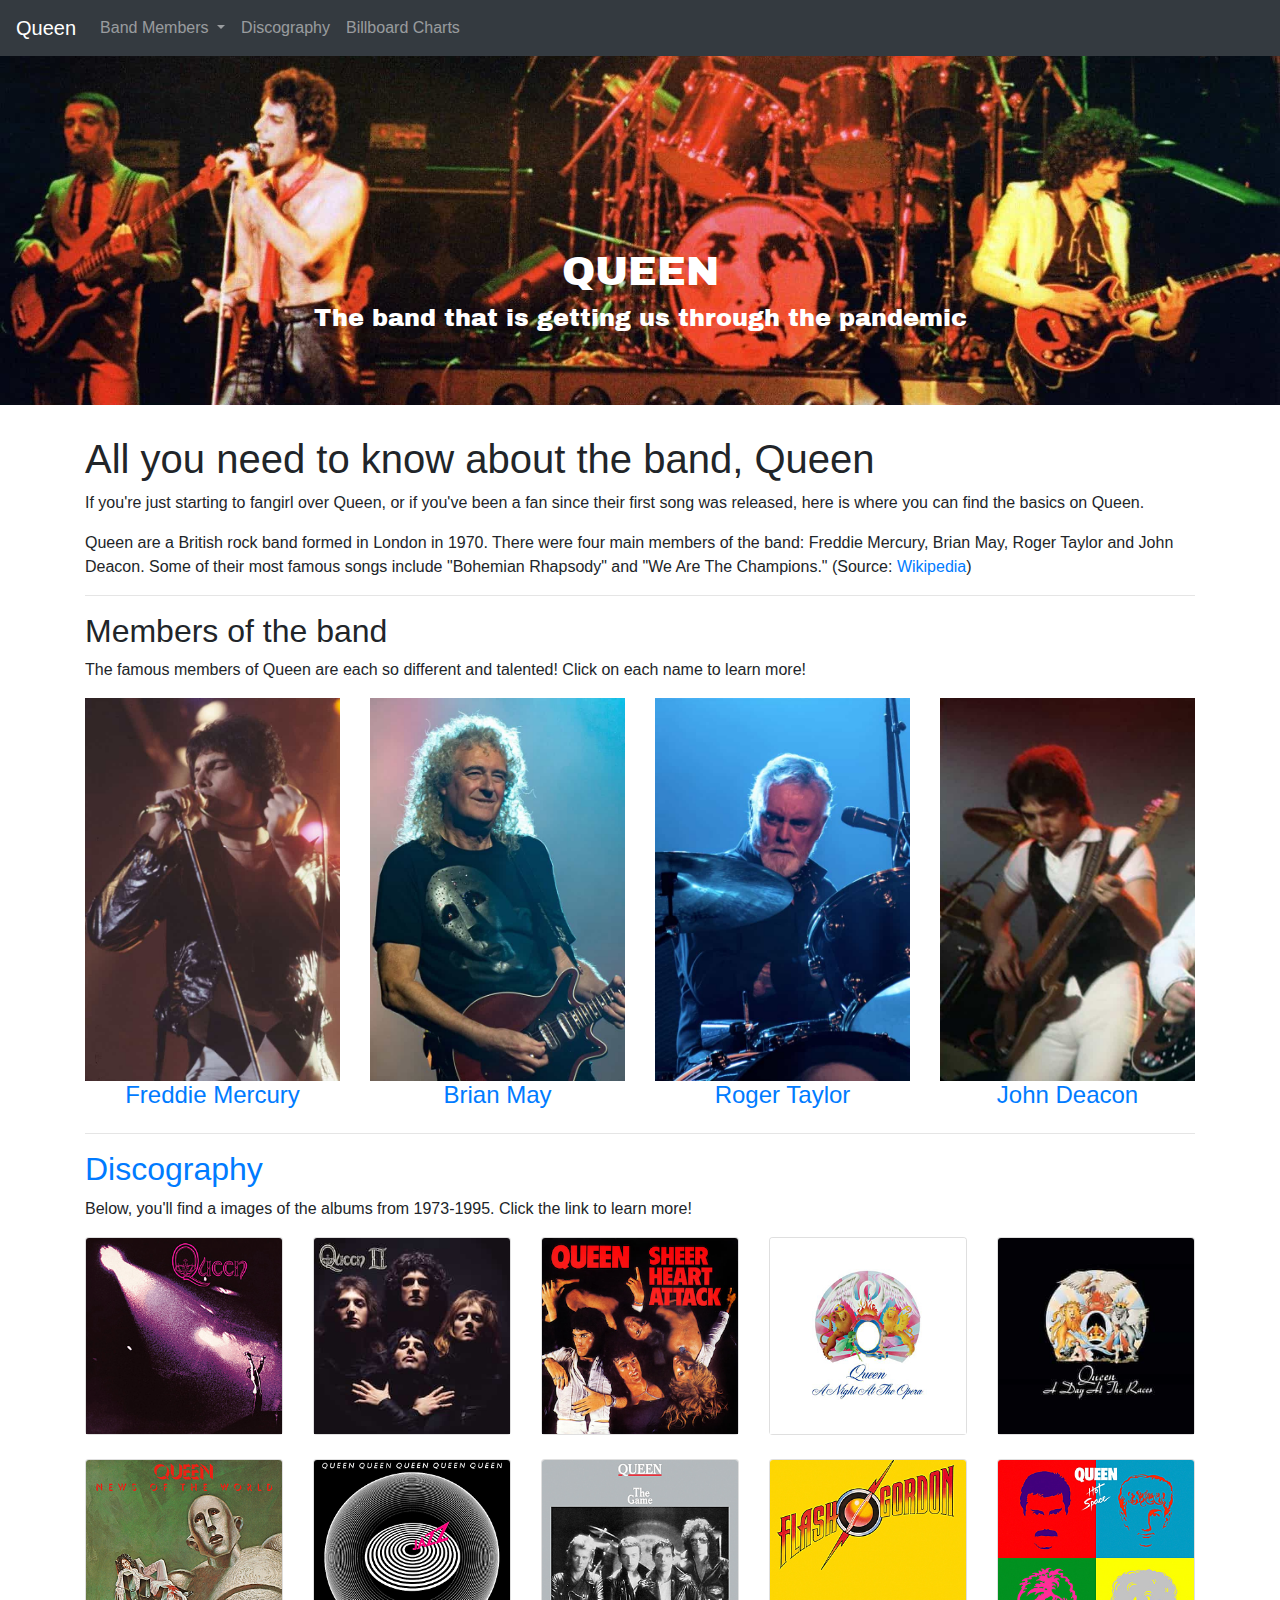
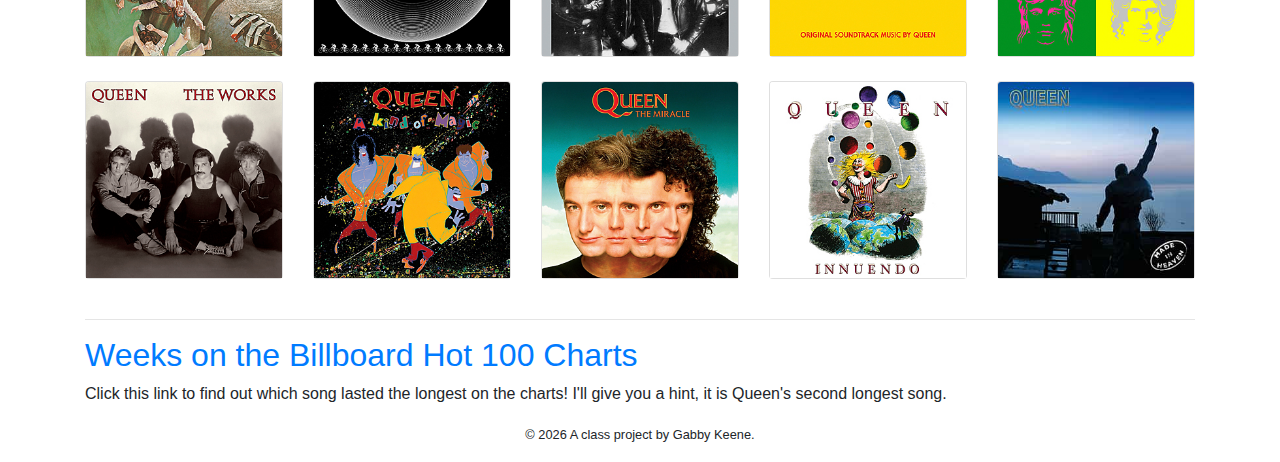
